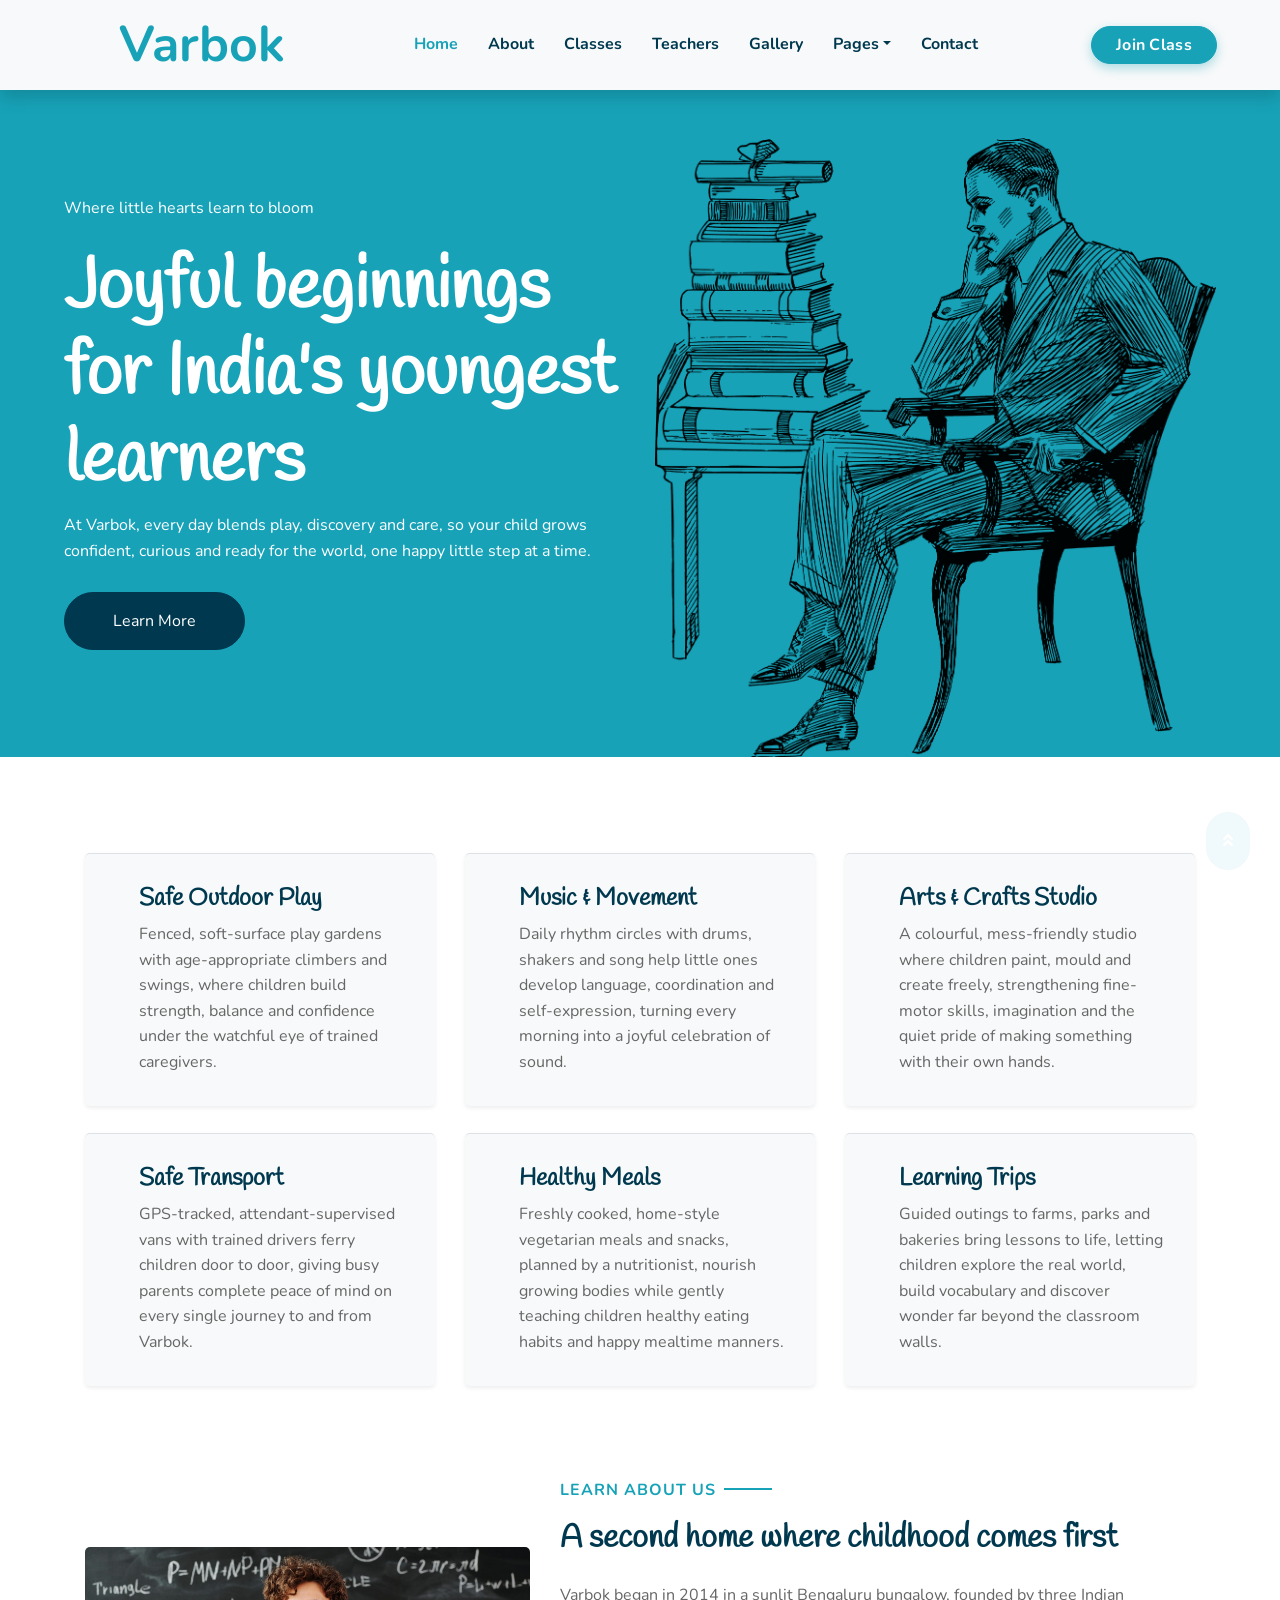
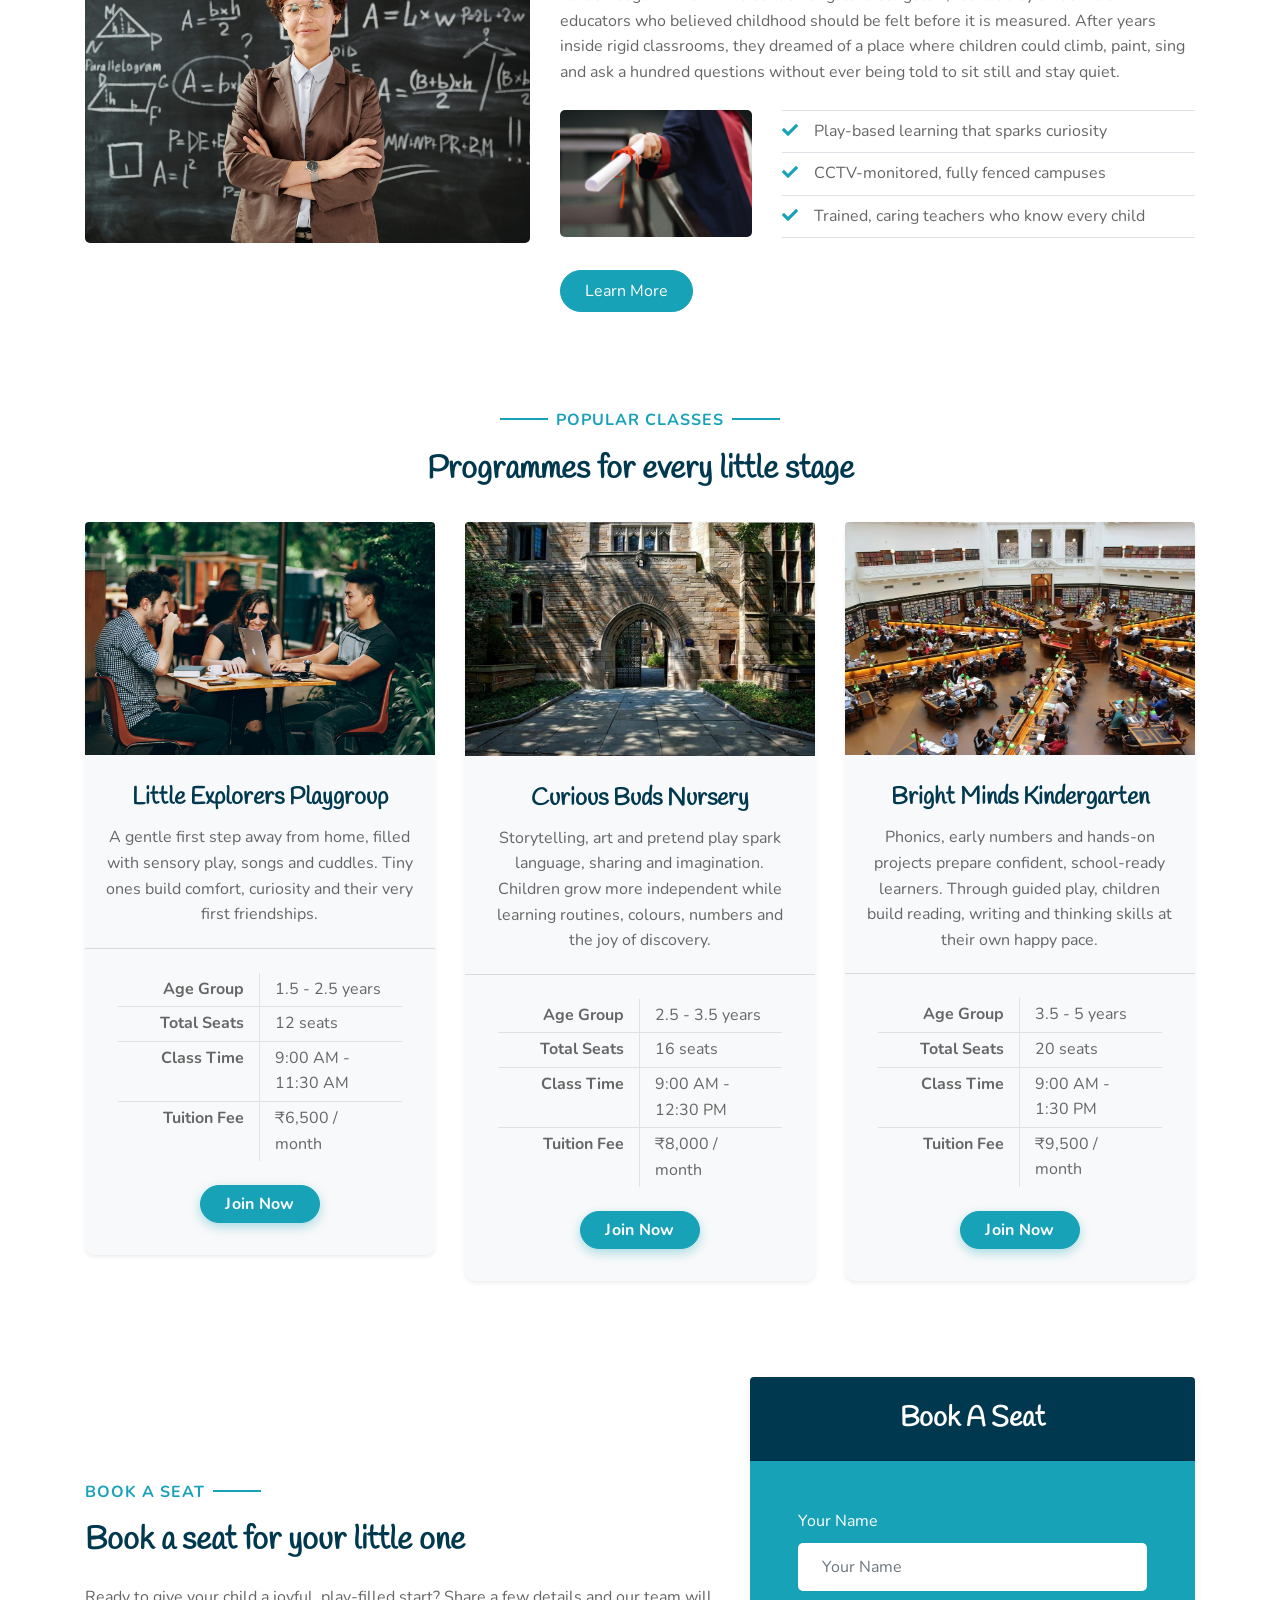
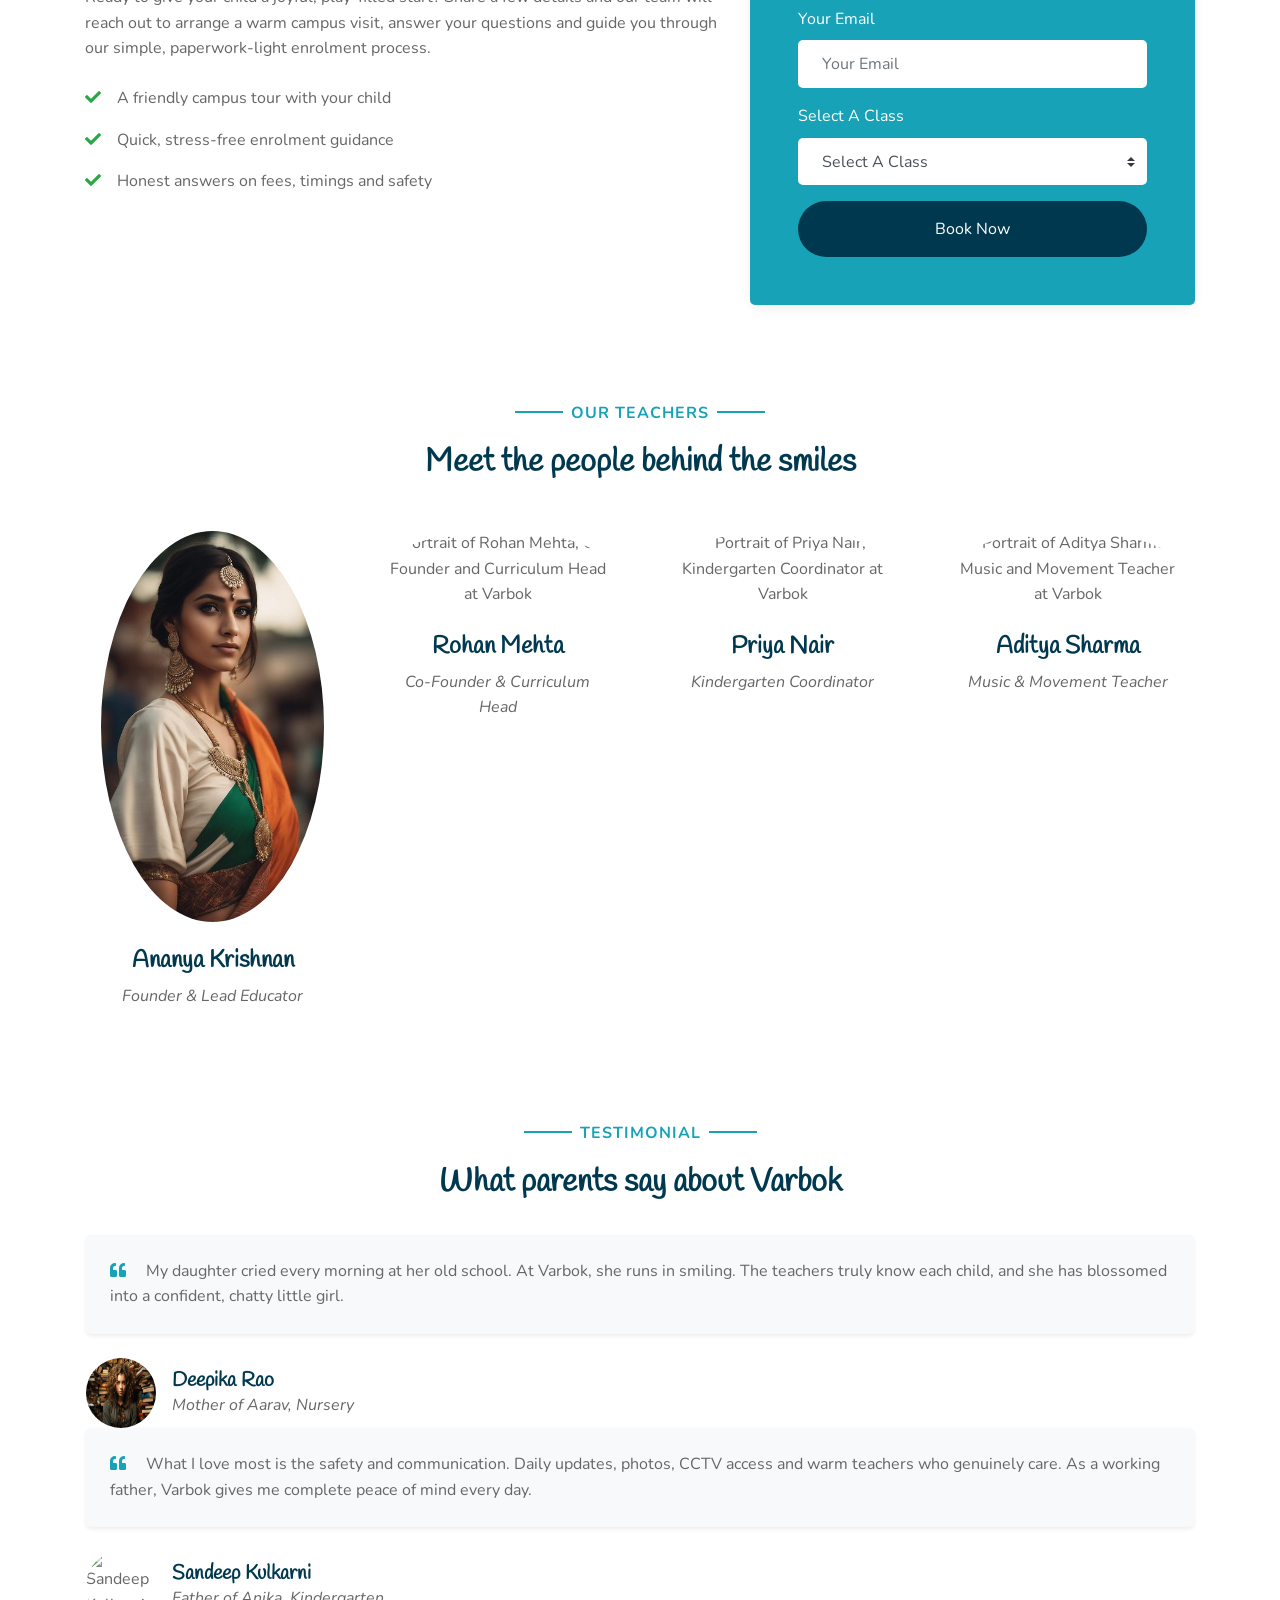
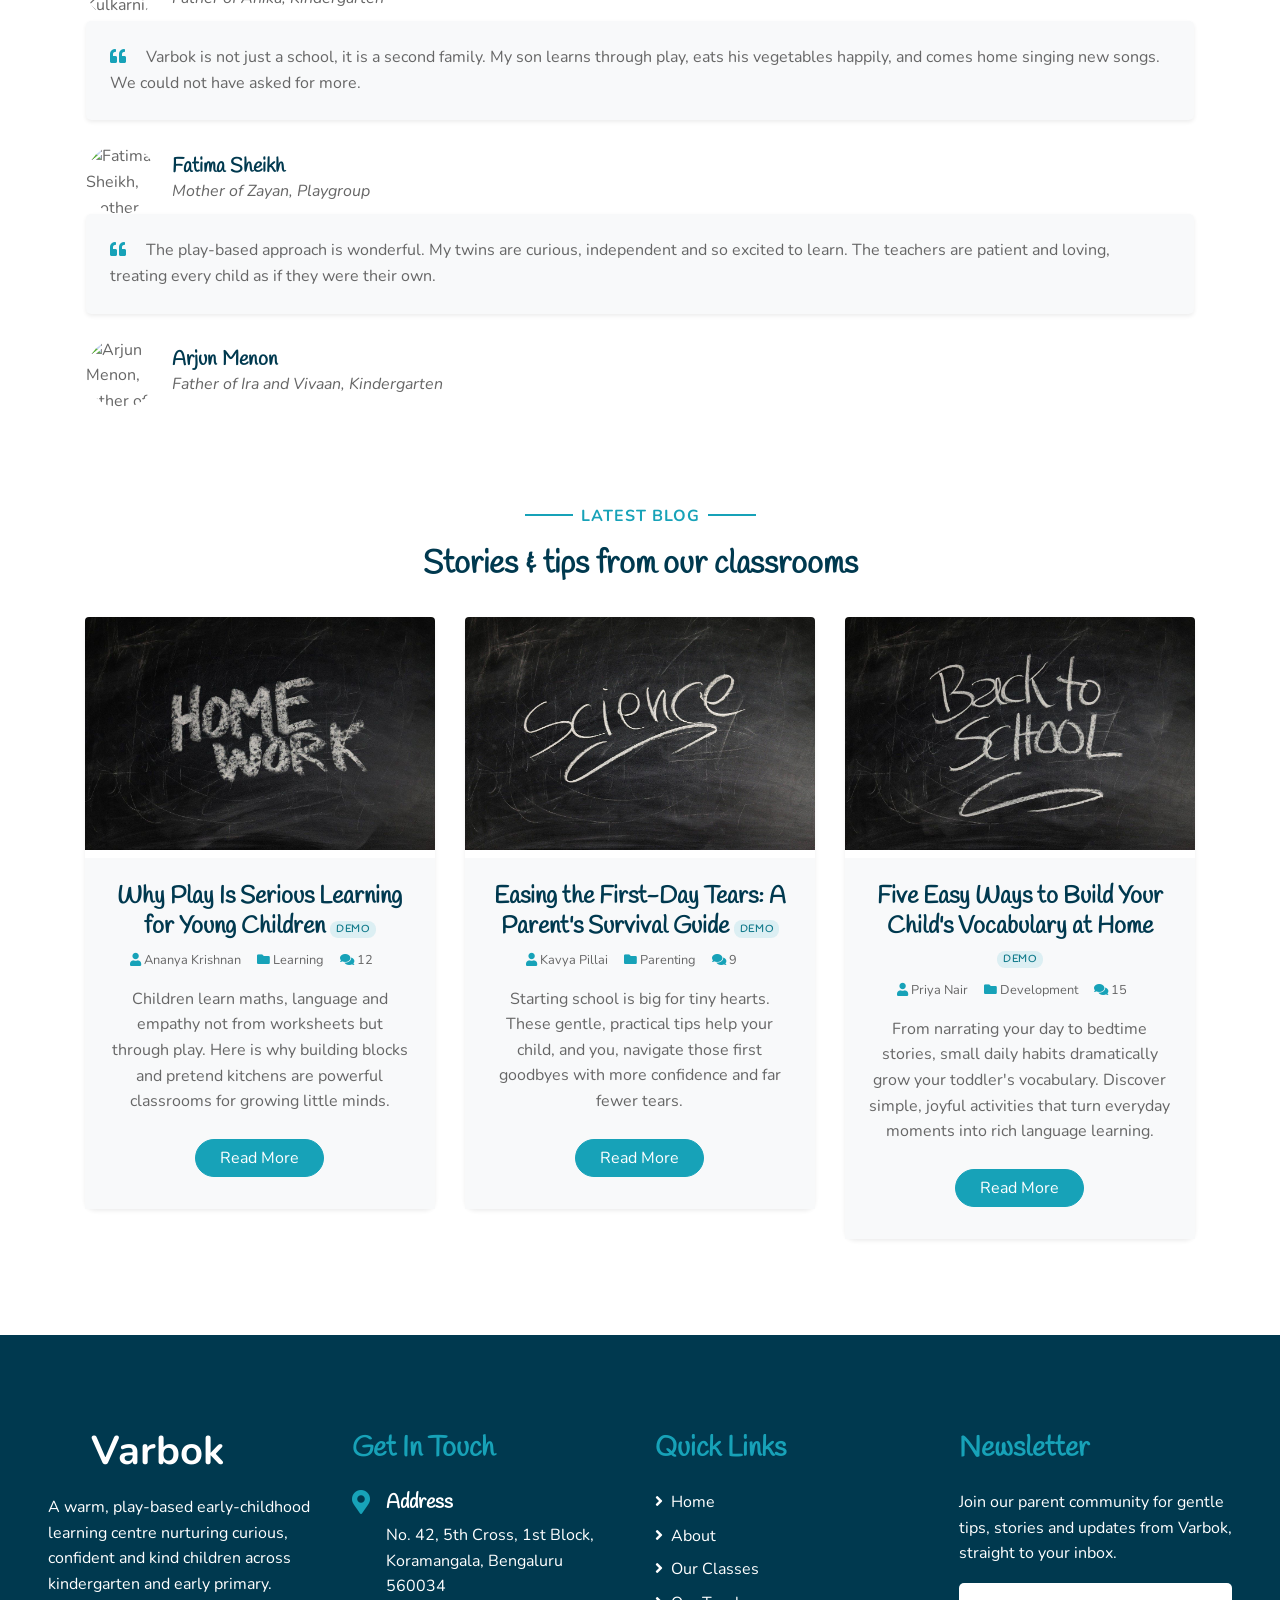
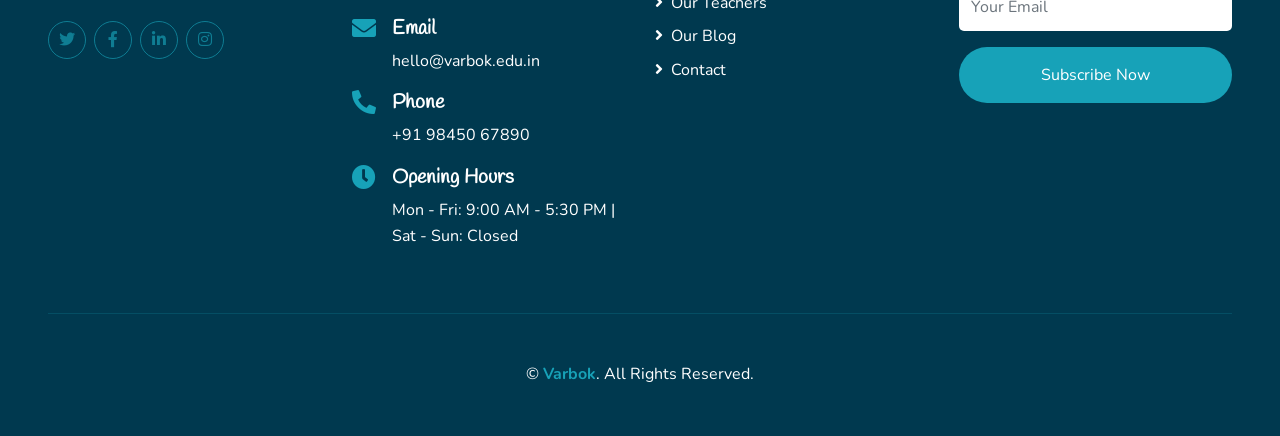
==== index.html @ 24f0b28d "feat: production overhaul — shared partials, real content, a11y/SEO/forms Architecture - Extract dup" ====
<!DOCTYPE html>
<html lang="en">
  <head>
    <meta charset="utf-8" />
    <title>Varbok | Play-Based Early Learning in Bengaluru</title>
    <meta content="width=device-width, initial-scale=1.0" name="viewport" />
    <meta
      content="Varbok is a warm, play-based early-childhood learning centre in Bengaluru, nurturing curious, confident and kind children through playgroup, nursery and kindergarten."
      name="description"
    />

    <!-- Open Graph -->
    <meta property="og:title" content="Varbok | Play-Based Early Learning in Bengaluru" />
    <meta
      property="og:description"
      content="A warm, play-based early-childhood learning centre nurturing curious, confident and kind children across kindergarten and early primary."
    />
    <meta property="og:type" content="website" />
    <meta property="og:image" content="img/header.png" />
    <meta property="og:url" content="https://teamvarbok.github.io/index.html" />

    <!-- Favicon -->
    <link href="img/favicon.ico" rel="icon" />

    <!-- Google Web Fonts -->
    <link rel="preconnect" href="https://fonts.gstatic.com" />
    <link
      href="https://fonts.googleapis.com/css2?family=Handlee&family=Nunito&display=swap"
      rel="stylesheet"
    />

    <!-- Font Awesome -->
    <link
      href="https://cdnjs.cloudflare.com/ajax/libs/font-awesome/5.10.0/css/all.min.css"
      rel="stylesheet"
    />

    <!-- Flaticon Font -->
    <link href="lib/flaticon/font/flaticon.css" rel="stylesheet" />

    <!-- Libraries Stylesheet -->
    <link href="lib/owlcarousel/assets/owl.carousel.min.css" rel="stylesheet" />

    <!-- Customized Bootstrap Stylesheet -->
    <link href="css/style.css" rel="stylesheet" />
  </head>

  <body>
    <!-- Navbar (injected from partials/navbar.html) -->
    <div data-include="partials/navbar.html"></div>

    <!-- Header -->
    <div class="container-fluid bg-primary px-0 px-md-5 mb-5">
      <div class="row align-items-center px-3">
        <div class="col-lg-6 text-center text-lg-left">
          <p class="text-white mb-4 mt-5 mt-lg-0">Where little hearts learn to bloom</p>
          <h1 class="display-3 font-weight-bold text-white">
            Joyful beginnings for India's youngest learners
          </h1>
          <p class="text-white mb-4">
            At Varbok, every day blends play, discovery and care, so your child
            grows confident, curious and ready for the world, one happy little
            step at a time.
          </p>
          <a href="about.html" class="btn btn-secondary mt-1 py-3 px-5">Learn More</a>
        </div>
        <div class="col-lg-6 text-center text-lg-right">
          <img
            class="img-fluid mt-5"
            src="img/header.png"
            alt="Cheerful young children playing and learning together at Varbok"
            width="600"
            height="600"
          />
        </div>
      </div>
    </div>

    <!-- Facilities -->
    <div class="container-fluid pt-5">
      <div class="container pb-3">
        <div class="row">
          <div class="col-lg-4 col-md-6 pb-1">
            <div
              class="card-hover d-flex bg-light shadow-sm border-top rounded mb-4"
              style="padding: 30px"
            >
              <i
                class="flaticon-050-fence h1 font-weight-normal text-primary mb-3"
              ></i>
              <div class="pl-4">
                <h3 class="h4">Safe Outdoor Play</h3>
                <p class="m-0">
                  Fenced, soft-surface play gardens with age-appropriate climbers
                  and swings, where children build strength, balance and
                  confidence under the watchful eye of trained caregivers.
                </p>
              </div>
            </div>
          </div>
          <div class="col-lg-4 col-md-6 pb-1">
            <div
              class="card-hover d-flex bg-light shadow-sm border-top rounded mb-4"
              style="padding: 30px"
            >
              <i
                class="flaticon-022-drum h1 font-weight-normal text-primary mb-3"
              ></i>
              <div class="pl-4">
                <h3 class="h4">Music &amp; Movement</h3>
                <p class="m-0">
                  Daily rhythm circles with drums, shakers and song help little
                  ones develop language, coordination and self-expression,
                  turning every morning into a joyful celebration of sound.
                </p>
              </div>
            </div>
          </div>
          <div class="col-lg-4 col-md-6 pb-1">
            <div
              class="card-hover d-flex bg-light shadow-sm border-top rounded mb-4"
              style="padding: 30px"
            >
              <i
                class="flaticon-030-crayons h1 font-weight-normal text-primary mb-3"
              ></i>
              <div class="pl-4">
                <h3 class="h4">Arts &amp; Crafts Studio</h3>
                <p class="m-0">
                  A colourful, mess-friendly studio where children paint, mould
                  and create freely, strengthening fine-motor skills, imagination
                  and the quiet pride of making something with their own hands.
                </p>
              </div>
            </div>
          </div>
          <div class="col-lg-4 col-md-6 pb-1">
            <div
              class="card-hover d-flex bg-light shadow-sm border-top rounded mb-4"
              style="padding: 30px"
            >
              <i
                class="flaticon-017-toy-car h1 font-weight-normal text-primary mb-3"
              ></i>
              <div class="pl-4">
                <h3 class="h4">Safe Transport</h3>
                <p class="m-0">
                  GPS-tracked, attendant-supervised vans with trained drivers
                  ferry children door to door, giving busy parents complete peace
                  of mind on every single journey to and from Varbok.
                </p>
              </div>
            </div>
          </div>
          <div class="col-lg-4 col-md-6 pb-1">
            <div
              class="card-hover d-flex bg-light shadow-sm border-top rounded mb-4"
              style="padding: 30px"
            >
              <i
                class="flaticon-025-sandwich h1 font-weight-normal text-primary mb-3"
              ></i>
              <div class="pl-4">
                <h3 class="h4">Healthy Meals</h3>
                <p class="m-0">
                  Freshly cooked, home-style vegetarian meals and snacks, planned
                  by a nutritionist, nourish growing bodies while gently teaching
                  children healthy eating habits and happy mealtime manners.
                </p>
              </div>
            </div>
          </div>
          <div class="col-lg-4 col-md-6 pb-1">
            <div
              class="card-hover d-flex bg-light shadow-sm border-top rounded mb-4"
              style="padding: 30px"
            >
              <i
                class="flaticon-047-backpack h1 font-weight-normal text-primary mb-3"
              ></i>
              <div class="pl-4">
                <h3 class="h4">Learning Trips</h3>
                <p class="m-0">
                  Guided outings to farms, parks and bakeries bring lessons to
                  life, letting children explore the real world, build vocabulary
                  and discover wonder far beyond the classroom walls.
                </p>
              </div>
            </div>
          </div>
        </div>
      </div>
    </div>

    <!-- About -->
    <div class="container-fluid py-5">
      <div class="container">
        <div class="row align-items-center">
          <div class="col-lg-5">
            <img
              class="img-fluid rounded mb-5 mb-lg-0"
              src="img/about-1.jpg"
              alt="A Varbok caregiver reading a storybook to attentive young children"
              loading="lazy"
            />
          </div>
          <div class="col-lg-7">
            <p class="section-title pr-5">
              <span class="pr-2">Learn About Us</span>
            </p>
            <h2 class="mb-4">A second home where childhood comes first</h2>
            <p>
              Varbok began in 2014 in a sunlit Bengaluru bungalow, founded by
              three Indian educators who believed childhood should be felt before
              it is measured. After years inside rigid classrooms, they dreamed
              of a place where children could climb, paint, sing and ask a
              hundred questions without ever being told to sit still and stay
              quiet.
            </p>
            <div class="row pt-2 pb-4">
              <div class="col-6 col-md-4">
                <img
                  class="img-fluid rounded"
                  src="img/about-2.jpg"
                  alt="Toddlers exploring colourful learning toys at Varbok"
                  loading="lazy"
                />
              </div>
              <div class="col-6 col-md-8">
                <ul class="list-inline m-0">
                  <li class="py-2 border-top border-bottom">
                    <i class="fa fa-check text-primary mr-3"></i>Play-based
                    learning that sparks curiosity
                  </li>
                  <li class="py-2 border-bottom">
                    <i class="fa fa-check text-primary mr-3"></i>CCTV-monitored,
                    fully fenced campuses
                  </li>
                  <li class="py-2 border-bottom">
                    <i class="fa fa-check text-primary mr-3"></i>Trained, caring
                    teachers who know every child
                  </li>
                </ul>
              </div>
            </div>
            <a href="about.html" class="btn btn-primary mt-2 py-2 px-4">Learn More</a>
          </div>
        </div>
      </div>
    </div>

    <!-- Classes -->
    <div class="container-fluid pt-5">
      <div class="container">
        <div class="text-center pb-2">
          <p class="section-title px-5">
            <span class="px-2">Popular Classes</span>
          </p>
          <h2 class="mb-4">Programmes for every little stage</h2>
        </div>
        <div class="row">
          <div class="col-lg-4 mb-5">
            <div class="card card-hover border-0 bg-light shadow-sm pb-2">
              <img
                class="card-img-top mb-2"
                src="img/class-1.jpg"
                alt="Toddlers enjoying sensory play in the Little Explorers Playgroup"
                loading="lazy"
              />
              <div class="card-body text-center">
                <h3 class="card-title h4">Little Explorers Playgroup</h3>
                <p class="card-text">
                  A gentle first step away from home, filled with sensory play,
                  songs and cuddles. Tiny ones build comfort, curiosity and their
                  very first friendships.
                </p>
              </div>
              <div class="card-footer bg-transparent py-4 px-5">
                <div class="row border-bottom">
                  <div class="col-6 py-1 text-right border-right">
                    <strong>Age Group</strong>
                  </div>
                  <div class="col-6 py-1">1.5 - 2.5 years</div>
                </div>
                <div class="row border-bottom">
                  <div class="col-6 py-1 text-right border-right">
                    <strong>Total Seats</strong>
                  </div>
                  <div class="col-6 py-1">12 seats</div>
                </div>
                <div class="row border-bottom">
                  <div class="col-6 py-1 text-right border-right">
                    <strong>Class Time</strong>
                  </div>
                  <div class="col-6 py-1">9:00 AM - 11:30 AM</div>
                </div>
                <div class="row">
                  <div class="col-6 py-1 text-right border-right">
                    <strong>Tuition Fee</strong>
                  </div>
                  <div class="col-6 py-1">&#8377;6,500 / month</div>
                </div>
              </div>
              <a href="#book-a-seat" class="btn btn-primary btn-cta px-4 mx-auto mb-4">Join Now</a>
            </div>
          </div>
          <div class="col-lg-4 mb-5">
            <div class="card card-hover border-0 bg-light shadow-sm pb-2">
              <img
                class="card-img-top mb-2"
                src="img/class-2.jpg"
                alt="Children sharing stories and pretend play in the Curious Buds Nursery"
                loading="lazy"
              />
              <div class="card-body text-center">
                <h3 class="card-title h4">Curious Buds Nursery</h3>
                <p class="card-text">
                  Storytelling, art and pretend play spark language, sharing and
                  imagination. Children grow more independent while learning
                  routines, colours, numbers and the joy of discovery.
                </p>
              </div>
              <div class="card-footer bg-transparent py-4 px-5">
                <div class="row border-bottom">
                  <div class="col-6 py-1 text-right border-right">
                    <strong>Age Group</strong>
                  </div>
                  <div class="col-6 py-1">2.5 - 3.5 years</div>
                </div>
                <div class="row border-bottom">
                  <div class="col-6 py-1 text-right border-right">
                    <strong>Total Seats</strong>
                  </div>
                  <div class="col-6 py-1">16 seats</div>
                </div>
                <div class="row border-bottom">
                  <div class="col-6 py-1 text-right border-right">
                    <strong>Class Time</strong>
                  </div>
                  <div class="col-6 py-1">9:00 AM - 12:30 PM</div>
                </div>
                <div class="row">
                  <div class="col-6 py-1 text-right border-right">
                    <strong>Tuition Fee</strong>
                  </div>
                  <div class="col-6 py-1">&#8377;8,000 / month</div>
                </div>
              </div>
              <a href="#book-a-seat" class="btn btn-primary btn-cta px-4 mx-auto mb-4">Join Now</a>
            </div>
          </div>
          <div class="col-lg-4 mb-5">
            <div class="card card-hover border-0 bg-light shadow-sm pb-2">
              <img
                class="card-img-top mb-2"
                src="img/class-3.jpg"
                alt="Kindergarten children working on hands-on learning projects"
                loading="lazy"
              />
              <div class="card-body text-center">
                <h3 class="card-title h4">Bright Minds Kindergarten</h3>
                <p class="card-text">
                  Phonics, early numbers and hands-on projects prepare confident,
                  school-ready learners. Through guided play, children build
                  reading, writing and thinking skills at their own happy pace.
                </p>
              </div>
              <div class="card-footer bg-transparent py-4 px-5">
                <div class="row border-bottom">
                  <div class="col-6 py-1 text-right border-right">
                    <strong>Age Group</strong>
                  </div>
                  <div class="col-6 py-1">3.5 - 5 years</div>
                </div>
                <div class="row border-bottom">
                  <div class="col-6 py-1 text-right border-right">
                    <strong>Total Seats</strong>
                  </div>
                  <div class="col-6 py-1">20 seats</div>
                </div>
                <div class="row border-bottom">
                  <div class="col-6 py-1 text-right border-right">
                    <strong>Class Time</strong>
                  </div>
                  <div class="col-6 py-1">9:00 AM - 1:30 PM</div>
                </div>
                <div class="row">
                  <div class="col-6 py-1 text-right border-right">
                    <strong>Tuition Fee</strong>
                  </div>
                  <div class="col-6 py-1">&#8377;9,500 / month</div>
                </div>
              </div>
              <a href="#book-a-seat" class="btn btn-primary btn-cta px-4 mx-auto mb-4">Join Now</a>
            </div>
          </div>
        </div>
      </div>
    </div>

    <!-- Book A Seat -->
    <div class="container-fluid py-5" id="book-a-seat">
      <div class="container">
        <div class="row align-items-center">
          <div class="col-lg-7 mb-5 mb-lg-0">
            <p class="section-title pr-5">
              <span class="pr-2">Book A Seat</span>
            </p>
            <h2 class="mb-4">Book a seat for your little one</h2>
            <p>
              Ready to give your child a joyful, play-filled start? Share a few
              details and our team will reach out to arrange a warm campus visit,
              answer your questions and guide you through our simple,
              paperwork-light enrolment process.
            </p>
            <ul class="list-inline m-0">
              <li class="py-2">
                <i class="fa fa-check text-success mr-3"></i>A friendly campus
                tour with your child
              </li>
              <li class="py-2">
                <i class="fa fa-check text-success mr-3"></i>Quick, stress-free
                enrolment guidance
              </li>
              <li class="py-2">
                <i class="fa fa-check text-success mr-3"></i>Honest answers on
                fees, timings and safety
              </li>
            </ul>
          </div>
          <div class="col-lg-5">
            <div class="card border-0">
              <div class="card-header bg-secondary text-center p-4">
                <h3 class="text-white m-0">Book A Seat</h3>
              </div>
              <div class="card-body rounded-bottom bg-primary p-5">
                <form
                  data-formspree
                  action="https://formspree.io/f/YOUR_FORM_ID"
                  method="post"
                >
                  <div class="form-group">
                    <label for="booking-name" class="text-white">Your Name</label>
                    <input
                      type="text"
                      id="booking-name"
                      name="name"
                      class="form-control border-0 p-4"
                      placeholder="Your Name"
                      required
                    />
                  </div>
                  <div class="form-group">
                    <label for="booking-email" class="text-white">Your Email</label>
                    <input
                      type="email"
                      id="booking-email"
                      name="email"
                      class="form-control border-0 p-4"
                      placeholder="Your Email"
                      required
                    />
                  </div>
                  <div class="form-group">
                    <label for="booking-class" class="text-white">Select A Class</label>
                    <select
                      id="booking-class"
                      name="class"
                      class="custom-select border-0 px-4"
                      style="height: 47px"
                      required
                    >
                      <option value="" selected disabled>Select A Class</option>
                      <option value="Little Explorers Playgroup">Little Explorers Playgroup</option>
                      <option value="Curious Buds Nursery">Curious Buds Nursery</option>
                      <option value="Bright Minds Kindergarten">Bright Minds Kindergarten</option>
                    </select>
                  </div>
                  <div>
                    <button
                      class="btn btn-secondary btn-block border-0 py-3"
                      type="submit"
                    >
                      Book Now
                    </button>
                  </div>
                  <div class="form-status mt-3 text-white" role="status" aria-live="polite"></div>
                </form>
              </div>
            </div>
          </div>
        </div>
      </div>
    </div>

    <!-- Team -->
    <div class="container-fluid pt-5">
      <div class="container">
        <div class="text-center pb-2">
          <p class="section-title px-5">
            <span class="px-2">Our Teachers</span>
          </p>
          <h2 class="mb-4">Meet the people behind the smiles</h2>
        </div>
        <div class="row">
          <div class="col-md-6 col-lg-3 text-center team mb-5">
            <div class="card-hover h-100 p-3 rounded">
            <div
              class="position-relative overflow-hidden mb-4"
              style="border-radius: 100%"
            >
              <img
                class="img-fluid w-100"
                src="img/team-1.jpg"
                alt="Portrait of Ananya Krishnan, Founder and Lead Educator at Varbok"
                loading="lazy"
              />
              <div
                class="team-social d-flex align-items-center justify-content-center w-100 h-100 position-absolute"
              >
                <a
                  class="coming-soon btn btn-outline-light text-center mr-2 px-0"
                  style="width: 38px; height: 38px"
                  href="#"
                  role="button"
                  aria-label="Twitter (coming soon)"
                  title="Coming soon"
                  ><i class="fab fa-twitter"></i
                ></a>
                <a
                  class="coming-soon btn btn-outline-light text-center mr-2 px-0"
                  style="width: 38px; height: 38px"
                  href="#"
                  role="button"
                  aria-label="Facebook (coming soon)"
                  title="Coming soon"
                  ><i class="fab fa-facebook-f"></i
                ></a>
                <a
                  class="coming-soon btn btn-outline-light text-center px-0"
                  style="width: 38px; height: 38px"
                  href="#"
                  role="button"
                  aria-label="LinkedIn (coming soon)"
                  title="Coming soon"
                  ><i class="fab fa-linkedin-in"></i
                ></a>
              </div>
            </div>
            <h3 class="h4">Ananya Krishnan</h3>
            <i>Founder &amp; Lead Educator</i>
            </div>
          </div>
          <div class="col-md-6 col-lg-3 text-center team mb-5">
            <div class="card-hover h-100 p-3 rounded">
            <div
              class="position-relative overflow-hidden mb-4"
              style="border-radius: 100%"
            >
              <img
                class="img-fluid w-100"
                src="img/team-2.jpg"
                alt="Portrait of Rohan Mehta, Co-Founder and Curriculum Head at Varbok"
                loading="lazy"
              />
              <div
                class="team-social d-flex align-items-center justify-content-center w-100 h-100 position-absolute"
              >
                <a
                  class="coming-soon btn btn-outline-light text-center mr-2 px-0"
                  style="width: 38px; height: 38px"
                  href="#"
                  role="button"
                  aria-label="Twitter (coming soon)"
                  title="Coming soon"
                  ><i class="fab fa-twitter"></i
                ></a>
                <a
                  class="coming-soon btn btn-outline-light text-center mr-2 px-0"
                  style="width: 38px; height: 38px"
                  href="#"
                  role="button"
                  aria-label="Facebook (coming soon)"
                  title="Coming soon"
                  ><i class="fab fa-facebook-f"></i
                ></a>
                <a
                  class="coming-soon btn btn-outline-light text-center px-0"
                  style="width: 38px; height: 38px"
                  href="#"
                  role="button"
                  aria-label="LinkedIn (coming soon)"
                  title="Coming soon"
                  ><i class="fab fa-linkedin-in"></i
                ></a>
              </div>
            </div>
            <h3 class="h4">Rohan Mehta</h3>
            <i>Co-Founder &amp; Curriculum Head</i>
            </div>
          </div>
          <div class="col-md-6 col-lg-3 text-center team mb-5">
            <div class="card-hover h-100 p-3 rounded">
            <div
              class="position-relative overflow-hidden mb-4"
              style="border-radius: 100%"
            >
              <img
                class="img-fluid w-100"
                src="img/team-3.jpg"
                alt="Portrait of Priya Nair, Kindergarten Coordinator at Varbok"
                loading="lazy"
              />
              <div
                class="team-social d-flex align-items-center justify-content-center w-100 h-100 position-absolute"
              >
                <a
                  class="coming-soon btn btn-outline-light text-center mr-2 px-0"
                  style="width: 38px; height: 38px"
                  href="#"
                  role="button"
                  aria-label="Twitter (coming soon)"
                  title="Coming soon"
                  ><i class="fab fa-twitter"></i
                ></a>
                <a
                  class="coming-soon btn btn-outline-light text-center mr-2 px-0"
                  style="width: 38px; height: 38px"
                  href="#"
                  role="button"
                  aria-label="Facebook (coming soon)"
                  title="Coming soon"
                  ><i class="fab fa-facebook-f"></i
                ></a>
                <a
                  class="coming-soon btn btn-outline-light text-center px-0"
                  style="width: 38px; height: 38px"
                  href="#"
                  role="button"
                  aria-label="LinkedIn (coming soon)"
                  title="Coming soon"
                  ><i class="fab fa-linkedin-in"></i
                ></a>
              </div>
            </div>
            <h3 class="h4">Priya Nair</h3>
            <i>Kindergarten Coordinator</i>
            </div>
          </div>
          <div class="col-md-6 col-lg-3 text-center team mb-5">
            <div class="card-hover h-100 p-3 rounded">
            <div
              class="position-relative overflow-hidden mb-4"
              style="border-radius: 100%"
            >
              <img
                class="img-fluid w-100"
                src="img/team-4.jpg"
                alt="Portrait of Aditya Sharma, Music and Movement Teacher at Varbok"
                loading="lazy"
              />
              <div
                class="team-social d-flex align-items-center justify-content-center w-100 h-100 position-absolute"
              >
                <a
                  class="coming-soon btn btn-outline-light text-center mr-2 px-0"
                  style="width: 38px; height: 38px"
                  href="#"
                  role="button"
                  aria-label="Twitter (coming soon)"
                  title="Coming soon"
                  ><i class="fab fa-twitter"></i
                ></a>
                <a
                  class="coming-soon btn btn-outline-light text-center mr-2 px-0"
                  style="width: 38px; height: 38px"
                  href="#"
                  role="button"
                  aria-label="Facebook (coming soon)"
                  title="Coming soon"
                  ><i class="fab fa-facebook-f"></i
                ></a>
                <a
                  class="coming-soon btn btn-outline-light text-center px-0"
                  style="width: 38px; height: 38px"
                  href="#"
                  role="button"
                  aria-label="LinkedIn (coming soon)"
                  title="Coming soon"
                  ><i class="fab fa-linkedin-in"></i
                ></a>
              </div>
            </div>
            <h3 class="h4">Aditya Sharma</h3>
            <i>Music &amp; Movement Teacher</i>
            </div>
          </div>
        </div>
      </div>
    </div>

    <!-- Testimonial -->
    <div class="container-fluid py-5">
      <div class="container p-0">
        <div class="text-center pb-2">
          <p class="section-title px-5">
            <span class="px-2">Testimonial</span>
          </p>
          <h2 class="mb-4">What parents say about Varbok</h2>
        </div>
        <div
          class="owl-carousel testimonial-carousel"
          aria-label="Parent testimonials"
          aria-roledescription="carousel"
        >
          <div class="testimonial-item px-3">
            <div class="bg-light shadow-sm rounded mb-4 p-4">
              <i class="fas fa-quote-left text-primary mr-3" aria-hidden="true"></i>
              My daughter cried every morning at her old school. At Varbok, she
              runs in smiling. The teachers truly know each child, and she has
              blossomed into a confident, chatty little girl.
            </div>
            <div class="d-flex align-items-center">
              <img
                class="rounded-circle"
                src="img/testimonial-1.jpg"
                style="width: 70px; height: 70px"
                alt="Deepika Rao, mother of a Varbok nursery child"
                loading="lazy"
                width="70"
                height="70"
              />
              <div class="pl-3">
                <h4 class="h5 mb-0">Deepika Rao</h4>
                <i>Mother of Aarav, Nursery</i>
              </div>
            </div>
          </div>
          <div class="testimonial-item px-3">
            <div class="bg-light shadow-sm rounded mb-4 p-4">
              <i class="fas fa-quote-left text-primary mr-3" aria-hidden="true"></i>
              What I love most is the safety and communication. Daily updates,
              photos, CCTV access and warm teachers who genuinely care. As a
              working father, Varbok gives me complete peace of mind every day.
            </div>
            <div class="d-flex align-items-center">
              <img
                class="rounded-circle"
                src="img/testimonial-2.jpg"
                style="width: 70px; height: 70px"
                alt="Sandeep Kulkarni, father of a Varbok kindergarten child"
                loading="lazy"
                width="70"
                height="70"
              />
              <div class="pl-3">
                <h4 class="h5 mb-0">Sandeep Kulkarni</h4>
                <i>Father of Anika, Kindergarten</i>
              </div>
            </div>
          </div>
          <div class="testimonial-item px-3">
            <div class="bg-light shadow-sm rounded mb-4 p-4">
              <i class="fas fa-quote-left text-primary mr-3" aria-hidden="true"></i>
              Varbok is not just a school, it is a second family. My son learns
              through play, eats his vegetables happily, and comes home singing
              new songs. We could not have asked for more.
            </div>
            <div class="d-flex align-items-center">
              <img
                class="rounded-circle"
                src="img/testimonial-3.jpg"
                style="width: 70px; height: 70px"
                alt="Fatima Sheikh, mother of a Varbok playgroup child"
                loading="lazy"
                width="70"
                height="70"
              />
              <div class="pl-3">
                <h4 class="h5 mb-0">Fatima Sheikh</h4>
                <i>Mother of Zayan, Playgroup</i>
              </div>
            </div>
          </div>
          <div class="testimonial-item px-3">
            <div class="bg-light shadow-sm rounded mb-4 p-4">
              <i class="fas fa-quote-left text-primary mr-3" aria-hidden="true"></i>
              The play-based approach is wonderful. My twins are curious,
              independent and so excited to learn. The teachers are patient and
              loving, treating every child as if they were their own.
            </div>
            <div class="d-flex align-items-center">
              <img
                class="rounded-circle"
                src="img/testimonial-4.jpg"
                style="width: 70px; height: 70px"
                alt="Arjun Menon, father of Varbok kindergarten twins"
                loading="lazy"
                width="70"
                height="70"
              />
              <div class="pl-3">
                <h4 class="h5 mb-0">Arjun Menon</h4>
                <i>Father of Ira and Vivaan, Kindergarten</i>
              </div>
            </div>
          </div>
        </div>
      </div>
    </div>

    <!-- Blog -->
    <div class="container-fluid pt-5">
      <div class="container">
        <div class="text-center pb-2">
          <p class="section-title px-5">
            <span class="px-2">Latest Blog</span>
          </p>
          <h2 class="mb-4">Stories &amp; tips from our classrooms</h2>
        </div>
        <div class="row pb-3">
          <div class="col-lg-4 mb-4">
            <div class="card card-hover border-0 shadow-sm mb-2">
              <img
                class="card-img-top mb-2"
                src="img/blog-1.jpg"
                alt="Young children building with wooden blocks during play-based learning"
                loading="lazy"
              />
              <div class="card-body bg-light text-center p-4">
                <h3 class="h4">
                  Why Play Is Serious Learning for Young Children
                  <span class="demo-badge">Demo</span>
                </h3>
                <div class="d-flex justify-content-center mb-3">
                  <small class="mr-3"
                    ><i class="fa fa-user text-primary"></i> Ananya Krishnan</small
                  >
                  <small class="mr-3"
                    ><i class="fa fa-folder text-primary"></i> Learning</small
                  >
                  <small class="mr-3"
                    ><i class="fa fa-comments text-primary"></i> 12</small
                  >
                </div>
                <p>
                  Children learn maths, language and empathy not from worksheets
                  but through play. Here is why building blocks and pretend
                  kitchens are powerful classrooms for growing little minds.
                </p>
                <a href="single.html" class="btn btn-primary px-4 mx-auto my-2"
                  >Read More</a
                >
              </div>
            </div>
          </div>
          <div class="col-lg-4 mb-4">
            <div class="card card-hover border-0 shadow-sm mb-2">
              <img
                class="card-img-top mb-2"
                src="img/blog-2.jpg"
                alt="A parent gently saying goodbye to a child on their first school day"
                loading="lazy"
              />
              <div class="card-body bg-light text-center p-4">
                <h3 class="h4">
                  Easing the First-Day Tears: A Parent's Survival Guide
                  <span class="demo-badge">Demo</span>
                </h3>
                <div class="d-flex justify-content-center mb-3">
                  <small class="mr-3"
                    ><i class="fa fa-user text-primary"></i> Kavya Pillai</small
                  >
                  <small class="mr-3"
                    ><i class="fa fa-folder text-primary"></i> Parenting</small
                  >
                  <small class="mr-3"
                    ><i class="fa fa-comments text-primary"></i> 9</small
                  >
                </div>
                <p>
                  Starting school is big for tiny hearts. These gentle, practical
                  tips help your child, and you, navigate those first goodbyes
                  with more confidence and far fewer tears.
                </p>
                <a href="single.html" class="btn btn-primary px-4 mx-auto my-2"
                  >Read More</a
                >
              </div>
            </div>
          </div>
          <div class="col-lg-4 mb-4">
            <div class="card card-hover border-0 shadow-sm mb-2">
              <img
                class="card-img-top mb-2"
                src="img/blog-3.jpg"
                alt="A toddler and parent reading a picture book together at home"
                loading="lazy"
              />
              <div class="card-body bg-light text-center p-4">
                <h3 class="h4">
                  Five Easy Ways to Build Your Child's Vocabulary at Home
                  <span class="demo-badge">Demo</span>
                </h3>
                <div class="d-flex justify-content-center mb-3">
                  <small class="mr-3"
                    ><i class="fa fa-user text-primary"></i> Priya Nair</small
                  >
                  <small class="mr-3"
                    ><i class="fa fa-folder text-primary"></i> Development</small
                  >
                  <small class="mr-3"
                    ><i class="fa fa-comments text-primary"></i> 15</small
                  >
                </div>
                <p>
                  From narrating your day to bedtime stories, small daily habits
                  dramatically grow your toddler's vocabulary. Discover simple,
                  joyful activities that turn everyday moments into rich language
                  learning.
                </p>
                <a href="single.html" class="btn btn-primary px-4 mx-auto my-2"
                  >Read More</a
                >
              </div>
            </div>
          </div>
        </div>
      </div>
    </div>

    <!-- Footer (injected from partials/footer.html) -->
    <div data-include="partials/footer.html"></div>

    <!-- Back to Top -->
    <a href="#" class="btn btn-primary p-3 back-to-top" aria-label="Back to top"
      ><i class="fa fa-angle-double-up"></i
    ></a>

    <!-- JavaScript Libraries -->
    <script src="https://code.jquery.com/jquery-3.4.1.min.js"></script>
    <script src="https://stackpath.bootstrapcdn.com/bootstrap/4.4.1/js/bootstrap.bundle.min.js"></script>
    <script src="lib/easing/easing.min.js"></script>
    <script src="lib/owlcarousel/owl.carousel.min.js"></script>
    <script src="js/components.js"></script>

    <!-- Contact Javascript File -->
    <script src="mail/contact.js"></script>

    <!-- Template Javascript -->
    <script src="js/main.js"></script>
  </body>
</html>
---- css/style.css ----
/******* Bootstrap Theming ********/
/*!
 * Bootstrap v4.5.3 (https://getbootstrap.com/)
 * Copyright 2011-2020 The Bootstrap Authors
 * Copyright 2011-2020 Twitter, Inc.
 * Licensed under MIT (https://github.com/twbs/bootstrap/blob/main/LICENSE)
 */
:root {
  --blue: #007bff;
  --indigo: #6610f2;
  --purple: #6f42c1;
  --pink: #e83e8c;
  --red: #dc3545;
  --orange: #fd7e14;
  --yellow: #ffc107;
  --green: #28a745;
  --teal: #20c997;
  --cyan: #17a2b8;
  --white: #fff;
  --gray: #6c757d;
  --gray-dark: #343a40;
  --primary: #17a2b8;
  --secondary: #00394f;
  --success: #28a745;
  --info: #17a2b8;
  --warning: #ffc107;
  --danger: #dc3545;
  --light: #f8f9fa;
  --dark: #343a40;
  --breakpoint-xs: 0;
  --breakpoint-sm: 576px;
  --breakpoint-md: 768px;
  --breakpoint-lg: 992px;
  --breakpoint-xl: 1200px;
  --font-family-sans-serif: "Nunito", sans-serif;
  --font-family-monospace: SFMono-Regular, Menlo, Monaco, Consolas, "Liberation Mono", "Courier New", monospace;
}

*,
*::before,
*::after {
  box-sizing: border-box;
}

html {
  font-family: sans-serif;
  line-height: 1.15;
  -webkit-text-size-adjust: 100%;
  -webkit-tap-highlight-color: rgba(0, 0, 0, 0);
}

article, aside, figcaption, figure, footer, header, hgroup, main, nav, section {
  display: block;
}

body {
  margin: 0;
  font-family: "Nunito", sans-serif;
  font-size: 1rem;
  font-weight: 400;
  line-height: 1.5;
  color: #666666;
  text-align: left;
  background-color: #fff;
}

.icon-header {
  display: inline-block;
    justify-content: center;
    align-items: center;
  width: 42px; /* Adjust width and height as needed */
  height: 42px;
  background-image: url('./../img/icon.png');
  background-size: cover; /* or contain, depending on your icon */
}

.icon-footer {
  display: inline-block;
  width: 32px; /* Adjust width and height as needed */
  height: 32px;
  background-image: url('./../img/icon.png');
  background-size: cover; /* or contain, depending on your icon */
}

[tabindex="-1"]:focus:not(:focus-visible) {
  outline: 0 !important;
}

hr {
  box-sizing: content-box;
  height: 0;
  overflow: visible;
}

h1, h2, h3, h4, h5, h6 {
  margin-top: 0;
  margin-bottom: 0.5rem;
}

p {
  margin-top: 0;
  margin-bottom: 1rem;
}

abbr[title],
abbr[data-original-title] {
  text-decoration: underline;
  text-decoration: underline dotted;
  cursor: help;
  border-bottom: 0;
  text-decoration-skip-ink: none;
}

address {
  margin-bottom: 1rem;
  font-style: normal;
  line-height: inherit;
}

ol,
ul,
dl {
  margin-top: 0;
  margin-bottom: 1rem;
}

ol ol,
ul ul,
ol ul,
ul ol {
  margin-bottom: 0;
}

dt {
  font-weight: 700;
}

dd {
  margin-bottom: .5rem;
  margin-left: 0;
}

blockquote {
  margin: 0 0 1rem;
}

b,
strong {
  font-weight: bolder;
}

small {
  font-size: 80%;
}

sub,
sup {
  position: relative;
  font-size: 75%;
  line-height: 0;
  vertical-align: baseline;
}

sub {
  bottom: -.25em;
}

sup {
  top: -.5em;
}

a {
  color: #17a2b8;
  text-decoration: none;
  background-color: transparent;
}

a:hover {
  color: #0f6674;
  text-decoration: underline;
}

a:not([href]):not([class]) {
  color: inherit;
  text-decoration: none;
}

a:not([href]):not([class]):hover {
  color: inherit;
  text-decoration: none;
}

pre,
code,
kbd,
samp {
  font-family: SFMono-Regular, Menlo, Monaco, Consolas, "Liberation Mono", "Courier New", monospace;
  font-size: 1em;
}

pre {
  margin-top: 0;
  margin-bottom: 1rem;
  overflow: auto;
  -ms-overflow-style: scrollbar;
}

figure {
  margin: 0 0 1rem;
}

img {
  vertical-align: middle;
  border-style: none;
}

svg {
  overflow: hidden;
  vertical-align: middle;
}

table {
  border-collapse: collapse;
}

caption {
  padding-top: 0.75rem;
  padding-bottom: 0.75rem;
  color: #6c757d;
  text-align: left;
  caption-side: bottom;
}

th {
  text-align: inherit;
  text-align: -webkit-match-parent;
}

label {
  display: inline-block;
  margin-bottom: 0.5rem;
}

button {
  border-radius: 0;
}

button:focus {
  outline: 1px dotted;
  outline: 5px auto -webkit-focus-ring-color;
}

input,
button,
select,
optgroup,
textarea {
  margin: 0;
  font-family: inherit;
  font-size: inherit;
  line-height: inherit;
}

button,
input {
  overflow: visible;
}

button,
select {
  text-transform: none;
}

[role="button"] {
  cursor: pointer;
}

select {
  word-wrap: normal;
}

button,
[type="button"],
[type="reset"],
[type="submit"] {
  -webkit-appearance: button;
}

button:not(:disabled),
[type="button"]:not(:disabled),
[type="reset"]:not(:disabled),
[type="submit"]:not(:disabled) {
  cursor: pointer;
}

button::-moz-focus-inner,
[type="button"]::-moz-focus-inner,
[type="reset"]::-moz-focus-inner,
[type="submit"]::-moz-focus-inner {
  padding: 0;
  border-style: none;
}

input[type="radio"],
input[type="checkbox"] {
  box-sizing: border-box;
  padding: 0;
}

textarea {
  overflow: auto;
  resize: vertical;
}

fieldset {
  min-width: 0;
  padding: 0;
  margin: 0;
  border: 0;
}

legend {
  display: block;
  width: 100%;
  max-width: 100%;
  padding: 0;
  margin-bottom: .5rem;
  font-size: 1.5rem;
  line-height: inherit;
  color: inherit;
  white-space: normal;
}

@media (max-width: 1200px) {
  legend {
    font-size: calc(1.275rem + 0.3vw) ;
  }
}

progress {
  vertical-align: baseline;
}

[type="number"]::-webkit-inner-spin-button,
[type="number"]::-webkit-outer-spin-button {
  height: auto;
}

[type="search"] {
  outline-offset: -2px;
  -webkit-appearance: none;
}

[type="search"]::-webkit-search-decoration {
  -webkit-appearance: none;
}

::-webkit-file-upload-button {
  font: inherit;
  -webkit-appearance: button;
}

output {
  display: inline-block;
}

summary {
  display: list-item;
  cursor: pointer;
}

template {
  display: none;
}

[hidden] {
  display: none !important;
}

h1, h2, h3, h4, h5, h6,
.h1, .h2, .h3, .h4, .h5, .h6 {
  margin-bottom: 0.5rem;
  font-family: "Handlee", cursive;
  font-weight: bold;
  line-height: 1.2;
  color: #00394f;
}

h1, .h1 {
  font-size: 2.5rem;
}

@media (max-width: 1200px) {
  h1, .h1 {
    font-size: calc(1.375rem + 1.5vw) ;
  }
}

h2, .h2 {
  font-size: 2rem;
}

@media (max-width: 1200px) {
  h2, .h2 {
    font-size: calc(1.325rem + 0.9vw) ;
  }
}

h3, .h3 {
  font-size: 1.75rem;
}

@media (max-width: 1200px) {
  h3, .h3 {
    font-size: calc(1.3rem + 0.6vw) ;
  }
}

h4, .h4 {
  font-size: 1.5rem;
}

@media (max-width: 1200px) {
  h4, .h4 {
    font-size: calc(1.275rem + 0.3vw) ;
  }
}

h5, .h5 {
  font-size: 1.25rem;
}

h6, .h6 {
  font-size: 1rem;
}

.lead {
  font-size: 1.25rem;
  font-weight: 300;
}

.display-1 {
  font-size: 6rem;
  font-weight: 300;
  line-height: 1.2;
}

@media (max-width: 1200px) {
  .display-1 {
    font-size: calc(1.725rem + 5.7vw) ;
  }
}

.display-2 {
  font-size: 5.5rem;
  font-weight: 300;
  line-height: 1.2;
}

@media (max-width: 1200px) {
  .display-2 {
    font-size: calc(1.675rem + 5.1vw) ;
  }
}

.display-3 {
  font-size: 4.5rem;
  font-weight: 300;
  line-height: 1.2;
}

@media (max-width: 1200px) {
  .display-3 {
    font-size: calc(1.575rem + 3.9vw) ;
  }
}

.display-4 {
  font-size: 3.5rem;
  font-weight: 300;
  line-height: 1.2;
}

@media (max-width: 1200px) {
  .display-4 {
    font-size: calc(1.475rem + 2.7vw) ;
  }
}

hr {
  margin-top: 1rem;
  margin-bottom: 1rem;
  border: 0;
  border-top: 1px solid rgba(0, 0, 0, 0.1);
}

small,
.small {
  font-size: 80%;
  font-weight: 400;
}

mark,
.mark {
  padding: 0.2em;
  background-color: #fcf8e3;
}

.list-unstyled {
  padding-left: 0;
  list-style: none;
}

.list-inline {
  padding-left: 0;
  list-style: none;
}

.list-inline-item {
  display: inline-block;
}

.list-inline-item:not(:last-child) {
  margin-right: 0.5rem;
}

.initialism {
  font-size: 90%;
  text-transform: uppercase;
}

.blockquote {
  margin-bottom: 1rem;
  font-size: 1.25rem;
}

.blockquote-footer {
  display: block;
  font-size: 80%;
  color: #6c757d;
}

.blockquote-footer::before {
  content: "\2014\00A0";
}

.img-fluid {
  max-width: 100%;
  height: auto;
}

.img-thumbnail {
  padding: 0.25rem;
  background-color: #fff;
  border: 1px solid #dee2e6;
  border-radius: 5px;
  max-width: 100%;
  height: auto;
}

.figure {
  display: inline-block;
}

.figure-img {
  margin-bottom: 0.5rem;
  line-height: 1;
}

.figure-caption {
  font-size: 90%;
  color: #6c757d;
}

code {
  font-size: 87.5%;
  color: #e83e8c;
  word-wrap: break-word;
}

a > code {
  color: inherit;
}

kbd {
  padding: 0.2rem 0.4rem;
  font-size: 87.5%;
  color: #fff;
  background-color: #212529;
  border-radius: 0.2rem;
}

kbd kbd {
  padding: 0;
  font-size: 100%;
  font-weight: 700;
}

pre {
  display: block;
  font-size: 87.5%;
  color: #212529;
}

pre code {
  font-size: inherit;
  color: inherit;
  word-break: normal;
}

.pre-scrollable {
  max-height: 340px;
  overflow-y: scroll;
}

.container,
.container-fluid,
.container-sm,
.container-md,
.container-lg,
.container-xl {
  width: 100%;
  padding-right: 15px;
  padding-left: 15px;
  margin-right: auto;
  margin-left: auto;
}

@media (min-width: 576px) {
  .container, .container-sm {
    max-width: 540px;
  }
}

@media (min-width: 768px) {
  .container, .container-sm, .container-md {
    max-width: 720px;
  }
}

@media (min-width: 992px) {
  .container, .container-sm, .container-md, .container-lg {
    max-width: 960px;
  }
}

@media (min-width: 1200px) {
  .container, .container-sm, .container-md, .container-lg, .container-xl {
    max-width: 1140px;
  }
}

.row {
  display: flex;
  flex-wrap: wrap;
  margin-right: -15px;
  margin-left: -15px;
}

.no-gutters {
  margin-right: 0;
  margin-left: 0;
}

.no-gutters > .col,
.no-gutters > [class*="col-"] {
  padding-right: 0;
  padding-left: 0;
}

.col-1, .col-2, .col-3, .col-4, .col-5, .col-6, .col-7, .col-8, .col-9, .col-10, .col-11, .col-12, .col,
.col-auto, .col-sm-1, .col-sm-2, .col-sm-3, .col-sm-4, .col-sm-5, .col-sm-6, .col-sm-7, .col-sm-8, .col-sm-9, .col-sm-10, .col-sm-11, .col-sm-12, .col-sm,
.col-sm-auto, .col-md-1, .col-md-2, .col-md-3, .col-md-4, .col-md-5, .col-md-6, .col-md-7, .col-md-8, .col-md-9, .col-md-10, .col-md-11, .col-md-12, .col-md,
.col-md-auto, .col-lg-1, .col-lg-2, .col-lg-3, .col-lg-4, .col-lg-5, .col-lg-6, .col-lg-7, .col-lg-8, .col-lg-9, .col-lg-10, .col-lg-11, .col-lg-12, .col-lg,
.col-lg-auto, .col-xl-1, .col-xl-2, .col-xl-3, .col-xl-4, .col-xl-5, .col-xl-6, .col-xl-7, .col-xl-8, .col-xl-9, .col-xl-10, .col-xl-11, .col-xl-12, .col-xl,
.col-xl-auto {
  position: relative;
  width: 100%;
  padding-right: 15px;
  padding-left: 15px;
}

.col {
  flex-basis: 0;
  flex-grow: 1;
  max-width: 100%;
}

.row-cols-1 > * {
  flex: 0 0 100%;
  max-width: 100%;
}

.row-cols-2 > * {
  flex: 0 0 50%;
  max-width: 50%;
}

.row-cols-3 > * {
  flex: 0 0 33.33333%;
  max-width: 33.33333%;
}

.row-cols-4 > * {
  flex: 0 0 25%;
  max-width: 25%;
}

.row-cols-5 > * {
  flex: 0 0 20%;
  max-width: 20%;
}

.row-cols-6 > * {
  flex: 0 0 16.66667%;
  max-width: 16.66667%;
}

.col-auto {
  flex: 0 0 auto;
  width: auto;
  max-width: 100%;
}

.col-1 {
  flex: 0 0 8.33333%;
  max-width: 8.33333%;
}

.col-2 {
  flex: 0 0 16.66667%;
  max-width: 16.66667%;
}

.col-3 {
  flex: 0 0 25%;
  max-width: 25%;
}

.col-4 {
  flex: 0 0 33.33333%;
  max-width: 33.33333%;
}

.col-5 {
  flex: 0 0 41.66667%;
  max-width: 41.66667%;
}

.col-6 {
  flex: 0 0 50%;
  max-width: 50%;
}

.col-7 {
  flex: 0 0 58.33333%;
  max-width: 58.33333%;
}

.col-8 {
  flex: 0 0 66.66667%;
  max-width: 66.66667%;
}

.col-9 {
  flex: 0 0 75%;
  max-width: 75%;
}

.col-10 {
  flex: 0 0 83.33333%;
  max-width: 83.33333%;
}

.col-11 {
  flex: 0 0 91.66667%;
  max-width: 91.66667%;
}

.col-12 {
  flex: 0 0 100%;
  max-width: 100%;
}

.order-first {
  order: -1;
}

.order-last {
  order: 13;
}

.order-0 {
  order: 0;
}

.order-1 {
  order: 1;
}

.order-2 {
  order: 2;
}

.order-3 {
  order: 3;
}

.order-4 {
  order: 4;
}

.order-5 {
  order: 5;
}

.order-6 {
  order: 6;
}

.order-7 {
  order: 7;
}

.order-8 {
  order: 8;
}

.order-9 {
  order: 9;
}

.order-10 {
  order: 10;
}

.order-11 {
  order: 11;
}

.order-12 {
  order: 12;
}

.offset-1 {
  margin-left: 8.33333%;
}

.offset-2 {
  margin-left: 16.66667%;
}

.offset-3 {
  margin-left: 25%;
}

.offset-4 {
  margin-left: 33.33333%;
}

.offset-5 {
  margin-left: 41.66667%;
}

.offset-6 {
  margin-left: 50%;
}

.offset-7 {
  margin-left: 58.33333%;
}

.offset-8 {
  margin-left: 66.66667%;
}

.offset-9 {
  margin-left: 75%;
}

.offset-10 {
  margin-left: 83.33333%;
}

.offset-11 {
  margin-left: 91.66667%;
}

@media (min-width: 576px) {
  .col-sm {
    flex-basis: 0;
    flex-grow: 1;
    max-width: 100%;
  }
  .row-cols-sm-1 > * {
    flex: 0 0 100%;
    max-width: 100%;
  }
  .row-cols-sm-2 > * {
    flex: 0 0 50%;
    max-width: 50%;
  }
  .row-cols-sm-3 > * {
    flex: 0 0 33.33333%;
    max-width: 33.33333%;
  }
  .row-cols-sm-4 > * {
    flex: 0 0 25%;
    max-width: 25%;
  }
  .row-cols-sm-5 > * {
    flex: 0 0 20%;
    max-width: 20%;
  }
  .row-cols-sm-6 > * {
    flex: 0 0 16.66667%;
    max-width: 16.66667%;
  }
  .col-sm-auto {
    flex: 0 0 auto;
    width: auto;
    max-width: 100%;
  }
  .col-sm-1 {
    flex: 0 0 8.33333%;
    max-width: 8.33333%;
  }
  .col-sm-2 {
    flex: 0 0 16.66667%;
    max-width: 16.66667%;
  }
  .col-sm-3 {
    flex: 0 0 25%;
    max-width: 25%;
  }
  .col-sm-4 {
    flex: 0 0 33.33333%;
    max-width: 33.33333%;
  }
  .col-sm-5 {
    flex: 0 0 41.66667%;
    max-width: 41.66667%;
  }
  .col-sm-6 {
    flex: 0 0 50%;
    max-width: 50%;
  }
  .col-sm-7 {
    flex: 0 0 58.33333%;
    max-width: 58.33333%;
  }
  .col-sm-8 {
    flex: 0 0 66.66667%;
    max-width: 66.66667%;
  }
  .col-sm-9 {
    flex: 0 0 75%;
    max-width: 75%;
  }
  .col-sm-10 {
    flex: 0 0 83.33333%;
    max-width: 83.33333%;
  }
  .col-sm-11 {
    flex: 0 0 91.66667%;
    max-width: 91.66667%;
  }
  .col-sm-12 {
    flex: 0 0 100%;
    max-width: 100%;
  }
  .order-sm-first {
    order: -1;
  }
  .order-sm-last {
    order: 13;
  }
  .order-sm-0 {
    order: 0;
  }
  .order-sm-1 {
    order: 1;
  }
  .order-sm-2 {
    order: 2;
  }
  .order-sm-3 {
    order: 3;
  }
  .order-sm-4 {
    order: 4;
  }
  .order-sm-5 {
    order: 5;
  }
  .order-sm-6 {
    order: 6;
  }
  .order-sm-7 {
    order: 7;
  }
  .order-sm-8 {
    order: 8;
  }
  .order-sm-9 {
    order: 9;
  }
  .order-sm-10 {
    order: 10;
  }
  .order-sm-11 {
    order: 11;
  }
  .order-sm-12 {
    order: 12;
  }
  .offset-sm-0 {
    margin-left: 0;
  }
  .offset-sm-1 {
    margin-left: 8.33333%;
  }
  .offset-sm-2 {
    margin-left: 16.66667%;
  }
  .offset-sm-3 {
    margin-left: 25%;
  }
  .offset-sm-4 {
    margin-left: 33.33333%;
  }
  .offset-sm-5 {
    margin-left: 41.66667%;
  }
  .offset-sm-6 {
    margin-left: 50%;
  }
  .offset-sm-7 {
    margin-left: 58.33333%;
  }
  .offset-sm-8 {
    margin-left: 66.66667%;
  }
  .offset-sm-9 {
    margin-left: 75%;
  }
  .offset-sm-10 {
    margin-left: 83.33333%;
  }
  .offset-sm-11 {
    margin-left: 91.66667%;
  }
}

@media (min-width: 768px) {
  .col-md {
    flex-basis: 0;
    flex-grow: 1;
    max-width: 100%;
  }
  .row-cols-md-1 > * {
    flex: 0 0 100%;
    max-width: 100%;
  }
  .row-cols-md-2 > * {
    flex: 0 0 50%;
    max-width: 50%;
  }
  .row-cols-md-3 > * {
    flex: 0 0 33.33333%;
    max-width: 33.33333%;
  }
  .row-cols-md-4 > * {
    flex: 0 0 25%;
    max-width: 25%;
  }
  .row-cols-md-5 > * {
    flex: 0 0 20%;
    max-width: 20%;
  }
  .row-cols-md-6 > * {
    flex: 0 0 16.66667%;
    max-width: 16.66667%;
  }
  .col-md-auto {
    flex: 0 0 auto;
    width: auto;
    max-width: 100%;
  }
  .col-md-1 {
    flex: 0 0 8.33333%;
    max-width: 8.33333%;
  }
  .col-md-2 {
    flex: 0 0 16.66667%;
    max-width: 16.66667%;
  }
  .col-md-3 {
    flex: 0 0 25%;
    max-width: 25%;
  }
  .col-md-4 {
    flex: 0 0 33.33333%;
    max-width: 33.33333%;
  }
  .col-md-5 {
    flex: 0 0 41.66667%;
    max-width: 41.66667%;
  }
  .col-md-6 {
    flex: 0 0 50%;
    max-width: 50%;
  }
  .col-md-7 {
    flex: 0 0 58.33333%;
    max-width: 58.33333%;
  }
  .col-md-8 {
    flex: 0 0 66.66667%;
    max-width: 66.66667%;
  }
  .col-md-9 {
    flex: 0 0 75%;
    max-width: 75%;
  }
  .col-md-10 {
    flex: 0 0 83.33333%;
    max-width: 83.33333%;
  }
  .col-md-11 {
    flex: 0 0 91.66667%;
    max-width: 91.66667%;
  }
  .col-md-12 {
    flex: 0 0 100%;
    max-width: 100%;
  }
  .order-md-first {
    order: -1;
  }
  .order-md-last {
    order: 13;
  }
  .order-md-0 {
    order: 0;
  }
  .order-md-1 {
    order: 1;
  }
  .order-md-2 {
    order: 2;
  }
  .order-md-3 {
    order: 3;
  }
  .order-md-4 {
    order: 4;
  }
  .order-md-5 {
    order: 5;
  }
  .order-md-6 {
    order: 6;
  }
  .order-md-7 {
    order: 7;
  }
  .order-md-8 {
    order: 8;
  }
  .order-md-9 {
    order: 9;
  }
  .order-md-10 {
    order: 10;
  }
  .order-md-11 {
    order: 11;
  }
  .order-md-12 {
    order: 12;
  }
  .offset-md-0 {
    margin-left: 0;
  }
  .offset-md-1 {
    margin-left: 8.33333%;
  }
  .offset-md-2 {
    margin-left: 16.66667%;
  }
  .offset-md-3 {
    margin-left: 25%;
  }
  .offset-md-4 {
    margin-left: 33.33333%;
  }
  .offset-md-5 {
    margin-left: 41.66667%;
  }
  .offset-md-6 {
    margin-left: 50%;
  }
  .offset-md-7 {
    margin-left: 58.33333%;
  }
  .offset-md-8 {
    margin-left: 66.66667%;
  }
  .offset-md-9 {
    margin-left: 75%;
  }
  .offset-md-10 {
    margin-left: 83.33333%;
  }
  .offset-md-11 {
    margin-left: 91.66667%;
  }
}

@media (min-width: 992px) {
  .col-lg {
    flex-basis: 0;
    flex-grow: 1;
    max-width: 100%;
  }
  .row-cols-lg-1 > * {
    flex: 0 0 100%;
    max-width: 100%;
  }
  .row-cols-lg-2 > * {
    flex: 0 0 50%;
    max-width: 50%;
  }
  .row-cols-lg-3 > * {
    flex: 0 0 33.33333%;
    max-width: 33.33333%;
  }
  .row-cols-lg-4 > * {
    flex: 0 0 25%;
    max-width: 25%;
  }
  .row-cols-lg-5 > * {
    flex: 0 0 20%;
    max-width: 20%;
  }
  .row-cols-lg-6 > * {
    flex: 0 0 16.66667%;
    max-width: 16.66667%;
  }
  .col-lg-auto {
    flex: 0 0 auto;
    width: auto;
    max-width: 100%;
  }
  .col-lg-1 {
    flex: 0 0 8.33333%;
    max-width: 8.33333%;
  }
  .col-lg-2 {
    flex: 0 0 16.66667%;
    max-width: 16.66667%;
  }
  .col-lg-3 {
    flex: 0 0 25%;
    max-width: 25%;
  }
  .col-lg-4 {
    flex: 0 0 33.33333%;
    max-width: 33.33333%;
  }
  .col-lg-5 {
    flex: 0 0 41.66667%;
    max-width: 41.66667%;
  }
  .col-lg-6 {
    flex: 0 0 50%;
    max-width: 50%;
  }
  .col-lg-7 {
    flex: 0 0 58.33333%;
    max-width: 58.33333%;
  }
  .col-lg-8 {
    flex: 0 0 66.66667%;
    max-width: 66.66667%;
  }
  .col-lg-9 {
    flex: 0 0 75%;
    max-width: 75%;
  }
  .col-lg-10 {
    flex: 0 0 83.33333%;
    max-width: 83.33333%;
  }
  .col-lg-11 {
    flex: 0 0 91.66667%;
    max-width: 91.66667%;
  }
  .col-lg-12 {
    flex: 0 0 100%;
    max-width: 100%;
  }
  .order-lg-first {
    order: -1;
  }
  .order-lg-last {
    order: 13;
  }
  .order-lg-0 {
    order: 0;
  }
  .order-lg-1 {
    order: 1;
  }
  .order-lg-2 {
    order: 2;
  }
  .order-lg-3 {
    order: 3;
  }
  .order-lg-4 {
    order: 4;
  }
  .order-lg-5 {
    order: 5;
  }
  .order-lg-6 {
    order: 6;
  }
  .order-lg-7 {
    order: 7;
  }
  .order-lg-8 {
    order: 8;
  }
  .order-lg-9 {
    order: 9;
  }
  .order-lg-10 {
    order: 10;
  }
  .order-lg-11 {
    order: 11;
  }
  .order-lg-12 {
    order: 12;
  }
  .offset-lg-0 {
    margin-left: 0;
  }
  .offset-lg-1 {
    margin-left: 8.33333%;
  }
  .offset-lg-2 {
    margin-left: 16.66667%;
  }
  .offset-lg-3 {
    margin-left: 25%;
  }
  .offset-lg-4 {
    margin-left: 33.33333%;
  }
  .offset-lg-5 {
    margin-left: 41.66667%;
  }
  .offset-lg-6 {
    margin-left: 50%;
  }
  .offset-lg-7 {
    margin-left: 58.33333%;
  }
  .offset-lg-8 {
    margin-left: 66.66667%;
  }
  .offset-lg-9 {
    margin-left: 75%;
  }
  .offset-lg-10 {
    margin-left: 83.33333%;
  }
  .offset-lg-11 {
    margin-left: 91.66667%;
  }
}

@media (min-width: 1200px) {
  .col-xl {
    flex-basis: 0;
    flex-grow: 1;
    max-width: 100%;
  }
  .row-cols-xl-1 > * {
    flex: 0 0 100%;
    max-width: 100%;
  }
  .row-cols-xl-2 > * {
    flex: 0 0 50%;
    max-width: 50%;
  }
  .row-cols-xl-3 > * {
    flex: 0 0 33.33333%;
    max-width: 33.33333%;
  }
  .row-cols-xl-4 > * {
    flex: 0 0 25%;
    max-width: 25%;
  }
  .row-cols-xl-5 > * {
    flex: 0 0 20%;
    max-width: 20%;
  }
  .row-cols-xl-6 > * {
    flex: 0 0 16.66667%;
    max-width: 16.66667%;
  }
  .col-xl-auto {
    flex: 0 0 auto;
    width: auto;
    max-width: 100%;
  }
  .col-xl-1 {
    flex: 0 0 8.33333%;
    max-width: 8.33333%;
  }
  .col-xl-2 {
    flex: 0 0 16.66667%;
    max-width: 16.66667%;
  }
  .col-xl-3 {
    flex: 0 0 25%;
    max-width: 25%;
  }
  .col-xl-4 {
    flex: 0 0 33.33333%;
    max-width: 33.33333%;
  }
  .col-xl-5 {
    flex: 0 0 41.66667%;
    max-width: 41.66667%;
  }
  .col-xl-6 {
    flex: 0 0 50%;
    max-width: 50%;
  }
  .col-xl-7 {
    flex: 0 0 58.33333%;
    max-width: 58.33333%;
  }
  .col-xl-8 {
    flex: 0 0 66.66667%;
    max-width: 66.66667%;
  }
  .col-xl-9 {
    flex: 0 0 75%;
    max-width: 75%;
  }
  .col-xl-10 {
    flex: 0 0 83.33333%;
    max-width: 83.33333%;
  }
  .col-xl-11 {
    flex: 0 0 91.66667%;
    max-width: 91.66667%;
  }
  .col-xl-12 {
    flex: 0 0 100%;
    max-width: 100%;
  }
  .order-xl-first {
    order: -1;
  }
  .order-xl-last {
    order: 13;
  }
  .order-xl-0 {
    order: 0;
  }
  .order-xl-1 {
    order: 1;
  }
  .order-xl-2 {
    order: 2;
  }
  .order-xl-3 {
    order: 3;
  }
  .order-xl-4 {
    order: 4;
  }
  .order-xl-5 {
    order: 5;
  }
  .order-xl-6 {
    order: 6;
  }
  .order-xl-7 {
    order: 7;
  }
  .order-xl-8 {
    order: 8;
  }
  .order-xl-9 {
    order: 9;
  }
  .order-xl-10 {
    order: 10;
  }
  .order-xl-11 {
    order: 11;
  }
  .order-xl-12 {
    order: 12;
  }
  .offset-xl-0 {
    margin-left: 0;
  }
  .offset-xl-1 {
    margin-left: 8.33333%;
  }
  .offset-xl-2 {
    margin-left: 16.66667%;
  }
  .offset-xl-3 {
    margin-left: 25%;
  }
  .offset-xl-4 {
    margin-left: 33.33333%;
  }
  .offset-xl-5 {
    margin-left: 41.66667%;
  }
  .offset-xl-6 {
    margin-left: 50%;
  }
  .offset-xl-7 {
    margin-left: 58.33333%;
  }
  .offset-xl-8 {
    margin-left: 66.66667%;
  }
  .offset-xl-9 {
    margin-left: 75%;
  }
  .offset-xl-10 {
    margin-left: 83.33333%;
  }
  .offset-xl-11 {
    margin-left: 91.66667%;
  }
}

.table {
  width: 100%;
  margin-bottom: 1rem;
  color: #666666;
}

.table th,
.table td {
  padding: 0.75rem;
  vertical-align: top;
  border-top: 1px solid #dee2e6;
}

.table thead th {
  vertical-align: bottom;
  border-bottom: 2px solid #dee2e6;
}

.table tbody + tbody {
  border-top: 2px solid #dee2e6;
}

.table-sm th,
.table-sm td {
  padding: 0.3rem;
}

.table-bordered {
  border: 1px solid #dee2e6;
}

.table-bordered th,
.table-bordered td {
  border: 1px solid #dee2e6;
}

.table-bordered thead th,
.table-bordered thead td {
  border-bottom-width: 2px;
}

.table-borderless th,
.table-borderless td,
.table-borderless thead th,
.table-borderless tbody + tbody {
  border: 0;
}

.table-striped tbody tr:nth-of-type(odd) {
  background-color: rgba(0, 0, 0, 0.05);
}

.table-hover tbody tr:hover {
  color: #666666;
  background-color: rgba(0, 0, 0, 0.075);
}

.table-primary,
.table-primary > th,
.table-primary > td {
  background-color: #bee5eb;
}

.table-primary th,
.table-primary td,
.table-primary thead th,
.table-primary tbody + tbody {
  border-color: #86cfda;
}

.table-hover .table-primary:hover {
  background-color: #abdde5;
}

.table-hover .table-primary:hover > td,
.table-hover .table-primary:hover > th {
  background-color: #abdde5;
}

.table-secondary,
.table-secondary > th,
.table-secondary > td {
  background-color: #b8c8ce;
}

.table-secondary th,
.table-secondary td,
.table-secondary thead th,
.table-secondary tbody + tbody {
  border-color: #7a98a3;
}

.table-hover .table-secondary:hover {
  background-color: #a9bcc4;
}

.table-hover .table-secondary:hover > td,
.table-hover .table-secondary:hover > th {
  background-color: #a9bcc4;
}

.table-success,
.table-success > th,
.table-success > td {
  background-color: #c3e6cb;
}

.table-success th,
.table-success td,
.table-success thead th,
.table-success tbody + tbody {
  border-color: #8fd19e;
}

.table-hover .table-success:hover {
  background-color: #b1dfbb;
}

.table-hover .table-success:hover > td,
.table-hover .table-success:hover > th {
  background-color: #b1dfbb;
}

.table-info,
.table-info > th,
.table-info > td {
  background-color: #bee5eb;
}

.table-info th,
.table-info td,
.table-info thead th,
.table-info tbody + tbody {
  border-color: #86cfda;
}

.table-hover .table-info:hover {
  background-color: #abdde5;
}

.table-hover .table-info:hover > td,
.table-hover .table-info:hover > th {
  background-color: #abdde5;
}

.table-warning,
.table-warning > th,
.table-warning > td {
  background-color: #ffeeba;
}

.table-warning th,
.table-warning td,
.table-warning thead th,
.table-warning tbody + tbody {
  border-color: #ffdf7e;
}

.table-hover .table-warning:hover {
  background-color: #ffe8a1;
}

.table-hover .table-warning:hover > td,
.table-hover .table-warning:hover > th {
  background-color: #ffe8a1;
}

.table-danger,
.table-danger > th,
.table-danger > td {
  background-color: #f5c6cb;
}

.table-danger th,
.table-danger td,
.table-danger thead th,
.table-danger tbody + tbody {
  border-color: #ed969e;
}

.table-hover .table-danger:hover {
  background-color: #f1b0b7;
}

.table-hover .table-danger:hover > td,
.table-hover .table-danger:hover > th {
  background-color: #f1b0b7;
}

.table-light,
.table-light > th,
.table-light > td {
  background-color: #fdfdfe;
}

.table-light th,
.table-light td,
.table-light thead th,
.table-light tbody + tbody {
  border-color: #fbfcfc;
}

.table-hover .table-light:hover {
  background-color: #ececf6;
}

.table-hover .table-light:hover > td,
.table-hover .table-light:hover > th {
  background-color: #ececf6;
}

.table-dark,
.table-dark > th,
.table-dark > td {
  background-color: #c6c8ca;
}

.table-dark th,
.table-dark td,
.table-dark thead th,
.table-dark tbody + tbody {
  border-color: #95999c;
}

.table-hover .table-dark:hover {
  background-color: #b9bbbe;
}

.table-hover .table-dark:hover > td,
.table-hover .table-dark:hover > th {
  background-color: #b9bbbe;
}

.table-active,
.table-active > th,
.table-active > td {
  background-color: rgba(0, 0, 0, 0.075);
}

.table-hover .table-active:hover {
  background-color: rgba(0, 0, 0, 0.075);
}

.table-hover .table-active:hover > td,
.table-hover .table-active:hover > th {
  background-color: rgba(0, 0, 0, 0.075);
}

.table .thead-dark th {
  color: #fff;
  background-color: #343a40;
  border-color: #454d55;
}

.table .thead-light th {
  color: #495057;
  background-color: #e9ecef;
  border-color: #dee2e6;
}

.table-dark {
  color: #fff;
  background-color: #343a40;
}

.table-dark th,
.table-dark td,
.table-dark thead th {
  border-color: #454d55;
}

.table-dark.table-bordered {
  border: 0;
}

.table-dark.table-striped tbody tr:nth-of-type(odd) {
  background-color: rgba(255, 255, 255, 0.05);
}

.table-dark.table-hover tbody tr:hover {
  color: #fff;
  background-color: rgba(255, 255, 255, 0.075);
}

@media (max-width: 575.98px) {
  .table-responsive-sm {
    display: block;
    width: 100%;
    overflow-x: auto;
    -webkit-overflow-scrolling: touch;
  }
  .table-responsive-sm > .table-bordered {
    border: 0;
  }
}

@media (max-width: 767.98px) {
  .table-responsive-md {
    display: block;
    width: 100%;
    overflow-x: auto;
    -webkit-overflow-scrolling: touch;
  }
  .table-responsive-md > .table-bordered {
    border: 0;
  }
}

@media (max-width: 991.98px) {
  .table-responsive-lg {
    display: block;
    width: 100%;
    overflow-x: auto;
    -webkit-overflow-scrolling: touch;
  }
  .table-responsive-lg > .table-bordered {
    border: 0;
  }
}

@media (max-width: 1199.98px) {
  .table-responsive-xl {
    display: block;
    width: 100%;
    overflow-x: auto;
    -webkit-overflow-scrolling: touch;
  }
  .table-responsive-xl > .table-bordered {
    border: 0;
  }
}

.table-responsive {
  display: block;
  width: 100%;
  overflow-x: auto;
  -webkit-overflow-scrolling: touch;
}

.table-responsive > .table-bordered {
  border: 0;
}

.form-control {
  display: block;
  width: 100%;
  height: calc(1.5em + 0.75rem + 2px);
  padding: 0.375rem 0.75rem;
  font-size: 1rem;
  font-weight: 400;
  line-height: 1.5;
  color: #495057;
  background-color: #fff;
  background-clip: padding-box;
  border: 1px solid #ced4da;
  border-radius: 5px;
  transition: border-color 0.15s ease-in-out, box-shadow 0.15s ease-in-out;
}

@media (prefers-reduced-motion: reduce) {
  .form-control {
    transition: none;
  }
}

.form-control::-ms-expand {
  background-color: transparent;
  border: 0;
}

.form-control:-moz-focusring {
  color: transparent;
  text-shadow: 0 0 0 #495057;
}

.form-control:focus {
  color: #495057;
  background-color: #fff;
  border-color: #63d9ec;
  outline: 0;
  box-shadow: 0 0 0 0.2rem rgba(23, 162, 184, 0.25);
}

.form-control::placeholder {
  color: #6c757d;
  opacity: 1;
}

.form-control:disabled, .form-control[readonly] {
  background-color: #e9ecef;
  opacity: 1;
}

input[type="date"].form-control,
input[type="time"].form-control,
input[type="datetime-local"].form-control,
input[type="month"].form-control {
  appearance: none;
}

select.form-control:focus::-ms-value {
  color: #495057;
  background-color: #fff;
}

.form-control-file,
.form-control-range {
  display: block;
  width: 100%;
}

.col-form-label {
  padding-top: calc(0.375rem + 1px);
  padding-bottom: calc(0.375rem + 1px);
  margin-bottom: 0;
  font-size: inherit;
  line-height: 1.5;
}

.col-form-label-lg {
  padding-top: calc(0.5rem + 1px);
  padding-bottom: calc(0.5rem + 1px);
  font-size: 1.25rem;
  line-height: 1.5;
}

.col-form-label-sm {
  padding-top: calc(0.25rem + 1px);
  padding-bottom: calc(0.25rem + 1px);
  font-size: 0.875rem;
  line-height: 1.5;
}

.form-control-plaintext {
  display: block;
  width: 100%;
  padding: 0.375rem 0;
  margin-bottom: 0;
  font-size: 1rem;
  line-height: 1.5;
  color: #666666;
  background-color: transparent;
  border: solid transparent;
  border-width: 1px 0;
}

.form-control-plaintext.form-control-sm, .form-control-plaintext.form-control-lg {
  padding-right: 0;
  padding-left: 0;
}

.form-control-sm {
  height: calc(1.5em + 0.5rem + 2px);
  padding: 0.25rem 0.5rem;
  font-size: 0.875rem;
  line-height: 1.5;
  border-radius: 0.2rem;
}

.form-control-lg {
  height: calc(1.5em + 1rem + 2px);
  padding: 0.5rem 1rem;
  font-size: 1.25rem;
  line-height: 1.5;
  border-radius: 0.3rem;
}

select.form-control[size], select.form-control[multiple] {
  height: auto;
}

textarea.form-control {
  height: auto;
}

.form-group {
  margin-bottom: 1rem;
}

.form-text {
  display: block;
  margin-top: 0.25rem;
}

.form-row {
  display: flex;
  flex-wrap: wrap;
  margin-right: -5px;
  margin-left: -5px;
}

.form-row > .col,
.form-row > [class*="col-"] {
  padding-right: 5px;
  padding-left: 5px;
}

.form-check {
  position: relative;
  display: block;
  padding-left: 1.25rem;
}

.form-check-input {
  position: absolute;
  margin-top: 0.3rem;
  margin-left: -1.25rem;
}

.form-check-input[disabled] ~ .form-check-label,
.form-check-input:disabled ~ .form-check-label {
  color: #6c757d;
}

.form-check-label {
  margin-bottom: 0;
}

.form-check-inline {
  display: inline-flex;
  align-items: center;
  padding-left: 0;
  margin-right: 0.75rem;
}

.form-check-inline .form-check-input {
  position: static;
  margin-top: 0;
  margin-right: 0.3125rem;
  margin-left: 0;
}

.valid-feedback {
  display: none;
  width: 100%;
  margin-top: 0.25rem;
  font-size: 80%;
  color: #28a745;
}

.valid-tooltip {
  position: absolute;
  top: 100%;
  left: 0;
  z-index: 5;
  display: none;
  max-width: 100%;
  padding: 0.25rem 0.5rem;
  margin-top: .1rem;
  font-size: 0.875rem;
  line-height: 1.5;
  color: #fff;
  background-color: rgba(40, 167, 69, 0.9);
  border-radius: 5px;
}

.was-validated :valid ~ .valid-feedback,
.was-validated :valid ~ .valid-tooltip,
.is-valid ~ .valid-feedback,
.is-valid ~ .valid-tooltip {
  display: block;
}

.was-validated .form-control:valid, .form-control.is-valid {
  border-color: #28a745;
  padding-right: calc(1.5em + 0.75rem);
  background-image: url("data:image/svg+xml,%3csvg xmlns='http://www.w3.org/2000/svg' width='8' height='8' viewBox='0 0 8 8'%3e%3cpath fill='%2328a745' d='M2.3 6.73L.6 4.53c-.4-1.04.46-1.4 1.1-.8l1.1 1.4 3.4-3.8c.6-.63 1.6-.27 1.2.7l-4 4.6c-.43.5-.8.4-1.1.1z'/%3e%3c/svg%3e");
  background-repeat: no-repeat;
  background-position: right calc(0.375em + 0.1875rem) center;
  background-size: calc(0.75em + 0.375rem) calc(0.75em + 0.375rem);
}

.was-validated .form-control:valid:focus, .form-control.is-valid:focus {
  border-color: #28a745;
  box-shadow: 0 0 0 0.2rem rgba(40, 167, 69, 0.25);
}

.was-validated textarea.form-control:valid, textarea.form-control.is-valid {
  padding-right: calc(1.5em + 0.75rem);
  background-position: top calc(0.375em + 0.1875rem) right calc(0.375em + 0.1875rem);
}

.was-validated .custom-select:valid, .custom-select.is-valid {
  border-color: #28a745;
  padding-right: calc(0.75em + 2.3125rem);
  background: url("data:image/svg+xml,%3csvg xmlns='http://www.w3.org/2000/svg' width='4' height='5' viewBox='0 0 4 5'%3e%3cpath fill='%23343a40' d='M2 0L0 2h4zm0 5L0 3h4z'/%3e%3c/svg%3e") no-repeat right 0.75rem center/8px 10px, url("data:image/svg+xml,%3csvg xmlns='http://www.w3.org/2000/svg' width='8' height='8' viewBox='0 0 8 8'%3e%3cpath fill='%2328a745' d='M2.3 6.73L.6 4.53c-.4-1.04.46-1.4 1.1-.8l1.1 1.4 3.4-3.8c.6-.63 1.6-.27 1.2.7l-4 4.6c-.43.5-.8.4-1.1.1z'/%3e%3c/svg%3e") #fff no-repeat center right 1.75rem/calc(0.75em + 0.375rem) calc(0.75em + 0.375rem);
}

.was-validated .custom-select:valid:focus, .custom-select.is-valid:focus {
  border-color: #28a745;
  box-shadow: 0 0 0 0.2rem rgba(40, 167, 69, 0.25);
}

.was-validated .form-check-input:valid ~ .form-check-label, .form-check-input.is-valid ~ .form-check-label {
  color: #28a745;
}

.was-validated .form-check-input:valid ~ .valid-feedback,
.was-validated .form-check-input:valid ~ .valid-tooltip, .form-check-input.is-valid ~ .valid-feedback,
.form-check-input.is-valid ~ .valid-tooltip {
  display: block;
}

.was-validated .custom-control-input:valid ~ .custom-control-label, .custom-control-input.is-valid ~ .custom-control-label {
  color: #28a745;
}

.was-validated .custom-control-input:valid ~ .custom-control-label::before, .custom-control-input.is-valid ~ .custom-control-label::before {
  border-color: #28a745;
}

.was-validated .custom-control-input:valid:checked ~ .custom-control-label::before, .custom-control-input.is-valid:checked ~ .custom-control-label::before {
  border-color: #34ce57;
  background-color: #34ce57;
}

.was-validated .custom-control-input:valid:focus ~ .custom-control-label::before, .custom-control-input.is-valid:focus ~ .custom-control-label::before {
  box-shadow: 0 0 0 0.2rem rgba(40, 167, 69, 0.25);
}

.was-validated .custom-control-input:valid:focus:not(:checked) ~ .custom-control-label::before, .custom-control-input.is-valid:focus:not(:checked) ~ .custom-control-label::before {
  border-color: #28a745;
}

.was-validated .custom-file-input:valid ~ .custom-file-label, .custom-file-input.is-valid ~ .custom-file-label {
  border-color: #28a745;
}

.was-validated .custom-file-input:valid:focus ~ .custom-file-label, .custom-file-input.is-valid:focus ~ .custom-file-label {
  border-color: #28a745;
  box-shadow: 0 0 0 0.2rem rgba(40, 167, 69, 0.25);
}

.invalid-feedback {
  display: none;
  width: 100%;
  margin-top: 0.25rem;
  font-size: 80%;
  color: #dc3545;
}

.invalid-tooltip {
  position: absolute;
  top: 100%;
  left: 0;
  z-index: 5;
  display: none;
  max-width: 100%;
  padding: 0.25rem 0.5rem;
  margin-top: .1rem;
  font-size: 0.875rem;
  line-height: 1.5;
  color: #fff;
  background-color: rgba(220, 53, 69, 0.9);
  border-radius: 5px;
}

.was-validated :invalid ~ .invalid-feedback,
.was-validated :invalid ~ .invalid-tooltip,
.is-invalid ~ .invalid-feedback,
.is-invalid ~ .invalid-tooltip {
  display: block;
}

.was-validated .form-control:invalid, .form-control.is-invalid {
  border-color: #dc3545;
  padding-right: calc(1.5em + 0.75rem);
  background-image: url("data:image/svg+xml,%3csvg xmlns='http://www.w3.org/2000/svg' width='12' height='12' fill='none' stroke='%23dc3545' viewBox='0 0 12 12'%3e%3ccircle cx='6' cy='6' r='4.5'/%3e%3cpath stroke-linejoin='round' d='M5.8 3.6h.4L6 6.5z'/%3e%3ccircle cx='6' cy='8.2' r='.6' fill='%23dc3545' stroke='none'/%3e%3c/svg%3e");
  background-repeat: no-repeat;
  background-position: right calc(0.375em + 0.1875rem) center;
  background-size: calc(0.75em + 0.375rem) calc(0.75em + 0.375rem);
}

.was-validated .form-control:invalid:focus, .form-control.is-invalid:focus {
  border-color: #dc3545;
  box-shadow: 0 0 0 0.2rem rgba(220, 53, 69, 0.25);
}

.was-validated textarea.form-control:invalid, textarea.form-control.is-invalid {
  padding-right: calc(1.5em + 0.75rem);
  background-position: top calc(0.375em + 0.1875rem) right calc(0.375em + 0.1875rem);
}

.was-validated .custom-select:invalid, .custom-select.is-invalid {
  border-color: #dc3545;
  padding-right: calc(0.75em + 2.3125rem);
  background: url("data:image/svg+xml,%3csvg xmlns='http://www.w3.org/2000/svg' width='4' height='5' viewBox='0 0 4 5'%3e%3cpath fill='%23343a40' d='M2 0L0 2h4zm0 5L0 3h4z'/%3e%3c/svg%3e") no-repeat right 0.75rem center/8px 10px, url("data:image/svg+xml,%3csvg xmlns='http://www.w3.org/2000/svg' width='12' height='12' fill='none' stroke='%23dc3545' viewBox='0 0 12 12'%3e%3ccircle cx='6' cy='6' r='4.5'/%3e%3cpath stroke-linejoin='round' d='M5.8 3.6h.4L6 6.5z'/%3e%3ccircle cx='6' cy='8.2' r='.6' fill='%23dc3545' stroke='none'/%3e%3c/svg%3e") #fff no-repeat center right 1.75rem/calc(0.75em + 0.375rem) calc(0.75em + 0.375rem);
}

.was-validated .custom-select:invalid:focus, .custom-select.is-invalid:focus {
  border-color: #dc3545;
  box-shadow: 0 0 0 0.2rem rgba(220, 53, 69, 0.25);
}

.was-validated .form-check-input:invalid ~ .form-check-label, .form-check-input.is-invalid ~ .form-check-label {
  color: #dc3545;
}

.was-validated .form-check-input:invalid ~ .invalid-feedback,
.was-validated .form-check-input:invalid ~ .invalid-tooltip, .form-check-input.is-invalid ~ .invalid-feedback,
.form-check-input.is-invalid ~ .invalid-tooltip {
  display: block;
}

.was-validated .custom-control-input:invalid ~ .custom-control-label, .custom-control-input.is-invalid ~ .custom-control-label {
  color: #dc3545;
}

.was-validated .custom-control-input:invalid ~ .custom-control-label::before, .custom-control-input.is-invalid ~ .custom-control-label::before {
  border-color: #dc3545;
}

.was-validated .custom-control-input:invalid:checked ~ .custom-control-label::before, .custom-control-input.is-invalid:checked ~ .custom-control-label::before {
  border-color: #e4606d;
  background-color: #e4606d;
}

.was-validated .custom-control-input:invalid:focus ~ .custom-control-label::before, .custom-control-input.is-invalid:focus ~ .custom-control-label::before {
  box-shadow: 0 0 0 0.2rem rgba(220, 53, 69, 0.25);
}

.was-validated .custom-control-input:invalid:focus:not(:checked) ~ .custom-control-label::before, .custom-control-input.is-invalid:focus:not(:checked) ~ .custom-control-label::before {
  border-color: #dc3545;
}

.was-validated .custom-file-input:invalid ~ .custom-file-label, .custom-file-input.is-invalid ~ .custom-file-label {
  border-color: #dc3545;
}

.was-validated .custom-file-input:invalid:focus ~ .custom-file-label, .custom-file-input.is-invalid:focus ~ .custom-file-label {
  border-color: #dc3545;
  box-shadow: 0 0 0 0.2rem rgba(220, 53, 69, 0.25);
}

.form-inline {
  display: flex;
  flex-flow: row wrap;
  align-items: center;
}

.form-inline .form-check {
  width: 100%;
}

@media (min-width: 576px) {
  .form-inline label {
    display: flex;
    align-items: center;
    justify-content: center;
    margin-bottom: 0;
  }
  .form-inline .form-group {
    display: flex;
    flex: 0 0 auto;
    flex-flow: row wrap;
    align-items: center;
    margin-bottom: 0;
  }
  .form-inline .form-control {
    display: inline-block;
    width: auto;
    vertical-align: middle;
  }
  .form-inline .form-control-plaintext {
    display: inline-block;
  }
  .form-inline .input-group,
  .form-inline .custom-select {
    width: auto;
  }
  .form-inline .form-check {
    display: flex;
    align-items: center;
    justify-content: center;
    width: auto;
    padding-left: 0;
  }
  .form-inline .form-check-input {
    position: relative;
    flex-shrink: 0;
    margin-top: 0;
    margin-right: 0.25rem;
    margin-left: 0;
  }
  .form-inline .custom-control {
    align-items: center;
    justify-content: center;
  }
  .form-inline .custom-control-label {
    margin-bottom: 0;
  }
}

.btn {
  display: inline-block;
  font-weight: 400;
  color: #666666;
  text-align: center;
  vertical-align: middle;
  user-select: none;
  background-color: transparent;
  border: 1px solid transparent;
  padding: 0.375rem 0.75rem;
  font-size: 1rem;
  line-height: 1.5;
  border-radius: 30px;
  transition: color 0.15s ease-in-out, background-color 0.15s ease-in-out, border-color 0.15s ease-in-out, box-shadow 0.15s ease-in-out;
}

@media (prefers-reduced-motion: reduce) {
  .btn {
    transition: none;
  }
}

.btn:hover {
  color: #666666;
  text-decoration: none;
}

.btn:focus, .btn.focus {
  outline: 0;
  box-shadow: 0 0 0 0.2rem rgba(23, 162, 184, 0.25);
}

.btn.disabled, .btn:disabled {
  opacity: 0.65;
}

.btn:not(:disabled):not(.disabled) {
  cursor: pointer;
}

a.btn.disabled,
fieldset:disabled a.btn {
  pointer-events: none;
}

.btn-primary {
  color: #fff;
  background-color: #17a2b8;
  border-color: #17a2b8;
}

.btn-primary:hover {
  color: #fff;
  background-color: #138496;
  border-color: #117a8b;
}

.btn-primary:focus, .btn-primary.focus {
  color: #fff;
  background-color: #138496;
  border-color: #117a8b;
  box-shadow: 0 0 0 0.2rem rgba(58, 176, 195, 0.5);
}

.btn-primary.disabled, .btn-primary:disabled {
  color: #fff;
  background-color: #17a2b8;
  border-color: #17a2b8;
}

.btn-primary:not(:disabled):not(.disabled):active, .btn-primary:not(:disabled):not(.disabled).active,
.show > .btn-primary.dropdown-toggle {
  color: #fff;
  background-color: #117a8b;
  border-color: #10707f;
}

.btn-primary:not(:disabled):not(.disabled):active:focus, .btn-primary:not(:disabled):not(.disabled).active:focus,
.show > .btn-primary.dropdown-toggle:focus {
  box-shadow: 0 0 0 0.2rem rgba(58, 176, 195, 0.5);
}

.btn-secondary {
  color: #fff;
  background-color: #00394f;
  border-color: #00394f;
}

.btn-secondary:hover {
  color: #fff;
  background-color: #001d29;
  border-color: #00141c;
}

.btn-secondary:focus, .btn-secondary.focus {
  color: #fff;
  background-color: #001d29;
  border-color: #00141c;
  box-shadow: 0 0 0 0.2rem rgba(38, 87, 105, 0.5);
}

.btn-secondary.disabled, .btn-secondary:disabled {
  color: #fff;
  background-color: #00394f;
  border-color: #00394f;
}

.btn-secondary:not(:disabled):not(.disabled):active, .btn-secondary:not(:disabled):not(.disabled).active,
.show > .btn-secondary.dropdown-toggle {
  color: #fff;
  background-color: #00141c;
  border-color: #000b0f;
}

.btn-secondary:not(:disabled):not(.disabled):active:focus, .btn-secondary:not(:disabled):not(.disabled).active:focus,
.show > .btn-secondary.dropdown-toggle:focus {
  box-shadow: 0 0 0 0.2rem rgba(38, 87, 105, 0.5);
}

.btn-success {
  color: #fff;
  background-color: #28a745;
  border-color: #28a745;
}

.btn-success:hover {
  color: #fff;
  background-color: #218838;
  border-color: #1e7e34;
}

.btn-success:focus, .btn-success.focus {
  color: #fff;
  background-color: #218838;
  border-color: #1e7e34;
  box-shadow: 0 0 0 0.2rem rgba(72, 180, 97, 0.5);
}

.btn-success.disabled, .btn-success:disabled {
  color: #fff;
  background-color: #28a745;
  border-color: #28a745;
}

.btn-success:not(:disabled):not(.disabled):active, .btn-success:not(:disabled):not(.disabled).active,
.show > .btn-success.dropdown-toggle {
  color: #fff;
  background-color: #1e7e34;
  border-color: #1c7430;
}

.btn-success:not(:disabled):not(.disabled):active:focus, .btn-success:not(:disabled):not(.disabled).active:focus,
.show > .btn-success.dropdown-toggle:focus {
  box-shadow: 0 0 0 0.2rem rgba(72, 180, 97, 0.5);
}

.btn-info {
  color: #fff;
  background-color: #17a2b8;
  border-color: #17a2b8;
}

.btn-info:hover {
  color: #fff;
  background-color: #138496;
  border-color: #117a8b;
}

.btn-info:focus, .btn-info.focus {
  color: #fff;
  background-color: #138496;
  border-color: #117a8b;
  box-shadow: 0 0 0 0.2rem rgba(58, 176, 195, 0.5);
}

.btn-info.disabled, .btn-info:disabled {
  color: #fff;
  background-color: #17a2b8;
  border-color: #17a2b8;
}

.btn-info:not(:disabled):not(.disabled):active, .btn-info:not(:disabled):not(.disabled).active,
.show > .btn-info.dropdown-toggle {
  color: #fff;
  background-color: #117a8b;
  border-color: #10707f;
}

.btn-info:not(:disabled):not(.disabled):active:focus, .btn-info:not(:disabled):not(.disabled).active:focus,
.show > .btn-info.dropdown-toggle:focus {
  box-shadow: 0 0 0 0.2rem rgba(58, 176, 195, 0.5);
}

.btn-warning {
  color: #212529;
  background-color: #ffc107;
  border-color: #ffc107;
}

.btn-warning:hover {
  color: #212529;
  background-color: #e0a800;
  border-color: #d39e00;
}

.btn-warning:focus, .btn-warning.focus {
  color: #212529;
  background-color: #e0a800;
  border-color: #d39e00;
  box-shadow: 0 0 0 0.2rem rgba(222, 170, 12, 0.5);
}

.btn-warning.disabled, .btn-warning:disabled {
  color: #212529;
  background-color: #ffc107;
  border-color: #ffc107;
}

.btn-warning:not(:disabled):not(.disabled):active, .btn-warning:not(:disabled):not(.disabled).active,
.show > .btn-warning.dropdown-toggle {
  color: #212529;
  background-color: #d39e00;
  border-color: #c69500;
}

.btn-warning:not(:disabled):not(.disabled):active:focus, .btn-warning:not(:disabled):not(.disabled).active:focus,
.show > .btn-warning.dropdown-toggle:focus {
  box-shadow: 0 0 0 0.2rem rgba(222, 170, 12, 0.5);
}

.btn-danger {
  color: #fff;
  background-color: #dc3545;
  border-color: #dc3545;
}

.btn-danger:hover {
  color: #fff;
  background-color: #c82333;
  border-color: #bd2130;
}

.btn-danger:focus, .btn-danger.focus {
  color: #fff;
  background-color: #c82333;
  border-color: #bd2130;
  box-shadow: 0 0 0 0.2rem rgba(225, 83, 97, 0.5);
}

.btn-danger.disabled, .btn-danger:disabled {
  color: #fff;
  background-color: #dc3545;
  border-color: #dc3545;
}

.btn-danger:not(:disabled):not(.disabled):active, .btn-danger:not(:disabled):not(.disabled).active,
.show > .btn-danger.dropdown-toggle {
  color: #fff;
  background-color: #bd2130;
  border-color: #b21f2d;
}

.btn-danger:not(:disabled):not(.disabled):active:focus, .btn-danger:not(:disabled):not(.disabled).active:focus,
.show > .btn-danger.dropdown-toggle:focus {
  box-shadow: 0 0 0 0.2rem rgba(225, 83, 97, 0.5);
}

.btn-light {
  color: #212529;
  background-color: #f8f9fa;
  border-color: #f8f9fa;
}

.btn-light:hover {
  color: #212529;
  background-color: #e2e6ea;
  border-color: #dae0e5;
}

.btn-light:focus, .btn-light.focus {
  color: #212529;
  background-color: #e2e6ea;
  border-color: #dae0e5;
  box-shadow: 0 0 0 0.2rem rgba(216, 217, 219, 0.5);
}

.btn-light.disabled, .btn-light:disabled {
  color: #212529;
  background-color: #f8f9fa;
  border-color: #f8f9fa;
}

.btn-light:not(:disabled):not(.disabled):active, .btn-light:not(:disabled):not(.disabled).active,
.show > .btn-light.dropdown-toggle {
  color: #212529;
  background-color: #dae0e5;
  border-color: #d3d9df;
}

.btn-light:not(:disabled):not(.disabled):active:focus, .btn-light:not(:disabled):not(.disabled).active:focus,
.show > .btn-light.dropdown-toggle:focus {
  box-shadow: 0 0 0 0.2rem rgba(216, 217, 219, 0.5);
}

.btn-dark {
  color: #fff;
  background-color: #343a40;
  border-color: #343a40;
}

.btn-dark:hover {
  color: #fff;
  background-color: #23272b;
  border-color: #1d2124;
}

.btn-dark:focus, .btn-dark.focus {
  color: #fff;
  background-color: #23272b;
  border-color: #1d2124;
  box-shadow: 0 0 0 0.2rem rgba(82, 88, 93, 0.5);
}

.btn-dark.disabled, .btn-dark:disabled {
  color: #fff;
  background-color: #343a40;
  border-color: #343a40;
}

.btn-dark:not(:disabled):not(.disabled):active, .btn-dark:not(:disabled):not(.disabled).active,
.show > .btn-dark.dropdown-toggle {
  color: #fff;
  background-color: #1d2124;
  border-color: #171a1d;
}

.btn-dark:not(:disabled):not(.disabled):active:focus, .btn-dark:not(:disabled):not(.disabled).active:focus,
.show > .btn-dark.dropdown-toggle:focus {
  box-shadow: 0 0 0 0.2rem rgba(82, 88, 93, 0.5);
}

.btn-outline-primary {
  color: #17a2b8;
  border-color: #17a2b8;
}

.btn-outline-primary:hover {
  color: #fff;
  background-color: #17a2b8;
  border-color: #17a2b8;
}

.btn-outline-primary:focus, .btn-outline-primary.focus {
  box-shadow: 0 0 0 0.2rem rgba(23, 162, 184, 0.5);
}

.btn-outline-primary.disabled, .btn-outline-primary:disabled {
  color: #17a2b8;
  background-color: transparent;
}

.btn-outline-primary:not(:disabled):not(.disabled):active, .btn-outline-primary:not(:disabled):not(.disabled).active,
.show > .btn-outline-primary.dropdown-toggle {
  color: #fff;
  background-color: #17a2b8;
  border-color: #17a2b8;
}

.btn-outline-primary:not(:disabled):not(.disabled):active:focus, .btn-outline-primary:not(:disabled):not(.disabled).active:focus,
.show > .btn-outline-primary.dropdown-toggle:focus {
  box-shadow: 0 0 0 0.2rem rgba(23, 162, 184, 0.5);
}

.btn-outline-secondary {
  color: #00394f;
  border-color: #00394f;
}

.btn-outline-secondary:hover {
  color: #fff;
  background-color: #00394f;
  border-color: #00394f;
}

.btn-outline-secondary:focus, .btn-outline-secondary.focus {
  box-shadow: 0 0 0 0.2rem rgba(0, 57, 79, 0.5);
}

.btn-outline-secondary.disabled, .btn-outline-secondary:disabled {
  color: #00394f;
  background-color: transparent;
}

.btn-outline-secondary:not(:disabled):not(.disabled):active, .btn-outline-secondary:not(:disabled):not(.disabled).active,
.show > .btn-outline-secondary.dropdown-toggle {
  color: #fff;
  background-color: #00394f;
  border-color: #00394f;
}

.btn-outline-secondary:not(:disabled):not(.disabled):active:focus, .btn-outline-secondary:not(:disabled):not(.disabled).active:focus,
.show > .btn-outline-secondary.dropdown-toggle:focus {
  box-shadow: 0 0 0 0.2rem rgba(0, 57, 79, 0.5);
}

.btn-outline-success {
  color: #28a745;
  border-color: #28a745;
}

.btn-outline-success:hover {
  color: #fff;
  background-color: #28a745;
  border-color: #28a745;
}

.btn-outline-success:focus, .btn-outline-success.focus {
  box-shadow: 0 0 0 0.2rem rgba(40, 167, 69, 0.5);
}

.btn-outline-success.disabled, .btn-outline-success:disabled {
  color: #28a745;
  background-color: transparent;
}

.btn-outline-success:not(:disabled):not(.disabled):active, .btn-outline-success:not(:disabled):not(.disabled).active,
.show > .btn-outline-success.dropdown-toggle {
  color: #fff;
  background-color: #28a745;
  border-color: #28a745;
}

.btn-outline-success:not(:disabled):not(.disabled):active:focus, .btn-outline-success:not(:disabled):not(.disabled).active:focus,
.show > .btn-outline-success.dropdown-toggle:focus {
  box-shadow: 0 0 0 0.2rem rgba(40, 167, 69, 0.5);
}

.btn-outline-info {
  color: #17a2b8;
  border-color: #17a2b8;
}

.btn-outline-info:hover {
  color: #fff;
  background-color: #17a2b8;
  border-color: #17a2b8;
}

.btn-outline-info:focus, .btn-outline-info.focus {
  box-shadow: 0 0 0 0.2rem rgba(23, 162, 184, 0.5);
}

.btn-outline-info.disabled, .btn-outline-info:disabled {
  color: #17a2b8;
  background-color: transparent;
}

.btn-outline-info:not(:disabled):not(.disabled):active, .btn-outline-info:not(:disabled):not(.disabled).active,
.show > .btn-outline-info.dropdown-toggle {
  color: #fff;
  background-color: #17a2b8;
  border-color: #17a2b8;
}

.btn-outline-info:not(:disabled):not(.disabled):active:focus, .btn-outline-info:not(:disabled):not(.disabled).active:focus,
.show > .btn-outline-info.dropdown-toggle:focus {
  box-shadow: 0 0 0 0.2rem rgba(23, 162, 184, 0.5);
}

.btn-outline-warning {
  color: #ffc107;
  border-color: #ffc107;
}

.btn-outline-warning:hover {
  color: #212529;
  background-color: #ffc107;
  border-color: #ffc107;
}

.btn-outline-warning:focus, .btn-outline-warning.focus {
  box-shadow: 0 0 0 0.2rem rgba(255, 193, 7, 0.5);
}

.btn-outline-warning.disabled, .btn-outline-warning:disabled {
  color: #ffc107;
  background-color: transparent;
}

.btn-outline-warning:not(:disabled):not(.disabled):active, .btn-outline-warning:not(:disabled):not(.disabled).active,
.show > .btn-outline-warning.dropdown-toggle {
  color: #212529;
  background-color: #ffc107;
  border-color: #ffc107;
}

.btn-outline-warning:not(:disabled):not(.disabled):active:focus, .btn-outline-warning:not(:disabled):not(.disabled).active:focus,
.show > .btn-outline-warning.dropdown-toggle:focus {
  box-shadow: 0 0 0 0.2rem rgba(255, 193, 7, 0.5);
}

.btn-outline-danger {
  color: #dc3545;
  border-color: #dc3545;
}

.btn-outline-danger:hover {
  color: #fff;
  background-color: #dc3545;
  border-color: #dc3545;
}

.btn-outline-danger:focus, .btn-outline-danger.focus {
  box-shadow: 0 0 0 0.2rem rgba(220, 53, 69, 0.5);
}

.btn-outline-danger.disabled, .btn-outline-danger:disabled {
  color: #dc3545;
  background-color: transparent;
}

.btn-outline-danger:not(:disabled):not(.disabled):active, .btn-outline-danger:not(:disabled):not(.disabled).active,
.show > .btn-outline-danger.dropdown-toggle {
  color: #fff;
  background-color: #dc3545;
  border-color: #dc3545;
}

.btn-outline-danger:not(:disabled):not(.disabled):active:focus, .btn-outline-danger:not(:disabled):not(.disabled).active:focus,
.show > .btn-outline-danger.dropdown-toggle:focus {
  box-shadow: 0 0 0 0.2rem rgba(220, 53, 69, 0.5);
}

.btn-outline-light {
  color: #f8f9fa;
  border-color: #f8f9fa;
}

.btn-outline-light:hover {
  color: #212529;
  background-color: #f8f9fa;
  border-color: #f8f9fa;
}

.btn-outline-light:focus, .btn-outline-light.focus {
  box-shadow: 0 0 0 0.2rem rgba(248, 249, 250, 0.5);
}

.btn-outline-light.disabled, .btn-outline-light:disabled {
  color: #f8f9fa;
  background-color: transparent;
}

.btn-outline-light:not(:disabled):not(.disabled):active, .btn-outline-light:not(:disabled):not(.disabled).active,
.show > .btn-outline-light.dropdown-toggle {
  color: #212529;
  background-color: #f8f9fa;
  border-color: #f8f9fa;
}

.btn-outline-light:not(:disabled):not(.disabled):active:focus, .btn-outline-light:not(:disabled):not(.disabled).active:focus,
.show > .btn-outline-light.dropdown-toggle:focus {
  box-shadow: 0 0 0 0.2rem rgba(248, 249, 250, 0.5);
}

.btn-outline-dark {
  color: #343a40;
  border-color: #343a40;
}

.btn-outline-dark:hover {
  color: #fff;
  background-color: #343a40;
  border-color: #343a40;
}

.btn-outline-dark:focus, .btn-outline-dark.focus {
  box-shadow: 0 0 0 0.2rem rgba(52, 58, 64, 0.5);
}

.btn-outline-dark.disabled, .btn-outline-dark:disabled {
  color: #343a40;
  background-color: transparent;
}

.btn-outline-dark:not(:disabled):not(.disabled):active, .btn-outline-dark:not(:disabled):not(.disabled).active,
.show > .btn-outline-dark.dropdown-toggle {
  color: #fff;
  background-color: #343a40;
  border-color: #343a40;
}

.btn-outline-dark:not(:disabled):not(.disabled):active:focus, .btn-outline-dark:not(:disabled):not(.disabled).active:focus,
.show > .btn-outline-dark.dropdown-toggle:focus {
  box-shadow: 0 0 0 0.2rem rgba(52, 58, 64, 0.5);
}

.btn-link {
  font-weight: 400;
  color: #17a2b8;
  text-decoration: none;
}

.btn-link:hover {
  color: #0f6674;
  text-decoration: underline;
}

.btn-link:focus, .btn-link.focus {
  text-decoration: underline;
}

.btn-link:disabled, .btn-link.disabled {
  color: #6c757d;
  pointer-events: none;
}

.btn-lg, .btn-group-lg > .btn {
  padding: 0.5rem 1rem;
  font-size: 1.25rem;
  line-height: 1.5;
  border-radius: 0.3rem;
}

.btn-sm, .btn-group-sm > .btn {
  padding: 0.25rem 0.5rem;
  font-size: 0.875rem;
  line-height: 1.5;
  border-radius: 0.2rem;
}

.btn-block {
  display: block;
  width: 100%;
}

.btn-block + .btn-block {
  margin-top: 0.5rem;
}

input[type="submit"].btn-block,
input[type="reset"].btn-block,
input[type="button"].btn-block {
  width: 100%;
}

.fade {
  transition: opacity 0.15s linear;
}

@media (prefers-reduced-motion: reduce) {
  .fade {
    transition: none;
  }
}

.fade:not(.show) {
  opacity: 0;
}

.collapse:not(.show) {
  display: none;
}

.collapsing {
  position: relative;
  height: 0;
  overflow: hidden;
  transition: height 0.35s ease;
}

@media (prefers-reduced-motion: reduce) {
  .collapsing {
    transition: none;
  }
}

.dropup,
.dropright,
.dropdown,
.dropleft {
  position: relative;
}

.dropdown-toggle {
  white-space: nowrap;
}

.dropdown-toggle::after {
  display: inline-block;
  margin-left: 0.255em;
  vertical-align: 0.255em;
  content: "";
  border-top: 0.3em solid;
  border-right: 0.3em solid transparent;
  border-bottom: 0;
  border-left: 0.3em solid transparent;
}

.dropdown-toggle:empty::after {
  margin-left: 0;
}

.dropdown-menu {
  position: absolute;
  top: 100%;
  left: 0;
  z-index: 1000;
  display: none;
  float: left;
  min-width: 10rem;
  padding: 0.5rem 0;
  margin: 0.125rem 0 0;
  font-size: 1rem;
  color: #666666;
  text-align: left;
  list-style: none;
  background-color: #fff;
  background-clip: padding-box;
  border: 1px solid rgba(0, 0, 0, 0.15);
  border-radius: 5px;
}

.dropdown-menu-left {
  right: auto;
  left: 0;
}

.dropdown-menu-right {
  right: 0;
  left: auto;
}

@media (min-width: 576px) {
  .dropdown-menu-sm-left {
    right: auto;
    left: 0;
  }
  .dropdown-menu-sm-right {
    right: 0;
    left: auto;
  }
}

@media (min-width: 768px) {
  .dropdown-menu-md-left {
    right: auto;
    left: 0;
  }
  .dropdown-menu-md-right {
    right: 0;
    left: auto;
  }
}

@media (min-width: 992px) {
  .dropdown-menu-lg-left {
    right: auto;
    left: 0;
  }
  .dropdown-menu-lg-right {
    right: 0;
    left: auto;
  }
}

@media (min-width: 1200px) {
  .dropdown-menu-xl-left {
    right: auto;
    left: 0;
  }
  .dropdown-menu-xl-right {
    right: 0;
    left: auto;
  }
}

.dropup .dropdown-menu {
  top: auto;
  bottom: 100%;
  margin-top: 0;
  margin-bottom: 0.125rem;
}

.dropup .dropdown-toggle::after {
  display: inline-block;
  margin-left: 0.255em;
  vertical-align: 0.255em;
  content: "";
  border-top: 0;
  border-right: 0.3em solid transparent;
  border-bottom: 0.3em solid;
  border-left: 0.3em solid transparent;
}

.dropup .dropdown-toggle:empty::after {
  margin-left: 0;
}

.dropright .dropdown-menu {
  top: 0;
  right: auto;
  left: 100%;
  margin-top: 0;
  margin-left: 0.125rem;
}

.dropright .dropdown-toggle::after {
  display: inline-block;
  margin-left: 0.255em;
  vertical-align: 0.255em;
  content: "";
  border-top: 0.3em solid transparent;
  border-right: 0;
  border-bottom: 0.3em solid transparent;
  border-left: 0.3em solid;
}

.dropright .dropdown-toggle:empty::after {
  margin-left: 0;
}

.dropright .dropdown-toggle::after {
  vertical-align: 0;
}

.dropleft .dropdown-menu {
  top: 0;
  right: 100%;
  left: auto;
  margin-top: 0;
  margin-right: 0.125rem;
}

.dropleft .dropdown-toggle::after {
  display: inline-block;
  margin-left: 0.255em;
  vertical-align: 0.255em;
  content: "";
}

.dropleft .dropdown-toggle::after {
  display: none;
}

.dropleft .dropdown-toggle::before {
  display: inline-block;
  margin-right: 0.255em;
  vertical-align: 0.255em;
  content: "";
  border-top: 0.3em solid transparent;
  border-right: 0.3em solid;
  border-bottom: 0.3em solid transparent;
}

.dropleft .dropdown-toggle:empty::after {
  margin-left: 0;
}

.dropleft .dropdown-toggle::before {
  vertical-align: 0;
}

.dropdown-menu[x-placement^="top"], .dropdown-menu[x-placement^="right"], .dropdown-menu[x-placement^="bottom"], .dropdown-menu[x-placement^="left"] {
  right: auto;
  bottom: auto;
}

.dropdown-divider {
  height: 0;
  margin: 0.5rem 0;
  overflow: hidden;
  border-top: 1px solid #e9ecef;
}

.dropdown-item {
  display: block;
  width: 100%;
  padding: 0.25rem 1.5rem;
  clear: both;
  font-weight: 400;
  color: #212529;
  text-align: inherit;
  white-space: nowrap;
  background-color: transparent;
  border: 0;
}

.dropdown-item:hover, .dropdown-item:focus {
  color: #16181b;
  text-decoration: none;
  background-color: #f8f9fa;
}

.dropdown-item.active, .dropdown-item:active {
  color: #fff;
  text-decoration: none;
  background-color: #17a2b8;
}

.dropdown-item.disabled, .dropdown-item:disabled {
  color: #6c757d;
  pointer-events: none;
  background-color: transparent;
}

.dropdown-menu.show {
  display: block;
}

.dropdown-header {
  display: block;
  padding: 0.5rem 1.5rem;
  margin-bottom: 0;
  font-size: 0.875rem;
  color: #6c757d;
  white-space: nowrap;
}

.dropdown-item-text {
  display: block;
  padding: 0.25rem 1.5rem;
  color: #212529;
}

.btn-group,
.btn-group-vertical {
  position: relative;
  display: inline-flex;
  vertical-align: middle;
}

.btn-group > .btn,
.btn-group-vertical > .btn {
  position: relative;
  flex: 1 1 auto;
}

.btn-group > .btn:hover,
.btn-group-vertical > .btn:hover {
  z-index: 1;
}

.btn-group > .btn:focus, .btn-group > .btn:active, .btn-group > .btn.active,
.btn-group-vertical > .btn:focus,
.btn-group-vertical > .btn:active,
.btn-group-vertical > .btn.active {
  z-index: 1;
}

.btn-toolbar {
  display: flex;
  flex-wrap: wrap;
  justify-content: flex-start;
}

.btn-toolbar .input-group {
  width: auto;
}

.btn-group > .btn:not(:first-child),
.btn-group > .btn-group:not(:first-child) {
  margin-left: -1px;
}

.btn-group > .btn:not(:last-child):not(.dropdown-toggle),
.btn-group > .btn-group:not(:last-child) > .btn {
  border-top-right-radius: 0;
  border-bottom-right-radius: 0;
}

.btn-group > .btn:not(:first-child),
.btn-group > .btn-group:not(:first-child) > .btn {
  border-top-left-radius: 0;
  border-bottom-left-radius: 0;
}

.dropdown-toggle-split {
  padding-right: 0.5625rem;
  padding-left: 0.5625rem;
}

.dropdown-toggle-split::after,
.dropup .dropdown-toggle-split::after,
.dropright .dropdown-toggle-split::after {
  margin-left: 0;
}

.dropleft .dropdown-toggle-split::before {
  margin-right: 0;
}

.btn-sm + .dropdown-toggle-split, .btn-group-sm > .btn + .dropdown-toggle-split {
  padding-right: 0.375rem;
  padding-left: 0.375rem;
}

.btn-lg + .dropdown-toggle-split, .btn-group-lg > .btn + .dropdown-toggle-split {
  padding-right: 0.75rem;
  padding-left: 0.75rem;
}

.btn-group-vertical {
  flex-direction: column;
  align-items: flex-start;
  justify-content: center;
}

.btn-group-vertical > .btn,
.btn-group-vertical > .btn-group {
  width: 100%;
}

.btn-group-vertical > .btn:not(:first-child),
.btn-group-vertical > .btn-group:not(:first-child) {
  margin-top: -1px;
}

.btn-group-vertical > .btn:not(:last-child):not(.dropdown-toggle),
.btn-group-vertical > .btn-group:not(:last-child) > .btn {
  border-bottom-right-radius: 0;
  border-bottom-left-radius: 0;
}

.btn-group-vertical > .btn:not(:first-child),
.btn-group-vertical > .btn-group:not(:first-child) > .btn {
  border-top-left-radius: 0;
  border-top-right-radius: 0;
}

.btn-group-toggle > .btn,
.btn-group-toggle > .btn-group > .btn {
  margin-bottom: 0;
}

.btn-group-toggle > .btn input[type="radio"],
.btn-group-toggle > .btn input[type="checkbox"],
.btn-group-toggle > .btn-group > .btn input[type="radio"],
.btn-group-toggle > .btn-group > .btn input[type="checkbox"] {
  position: absolute;
  clip: rect(0, 0, 0, 0);
  pointer-events: none;
}

.input-group {
  position: relative;
  display: flex;
  flex-wrap: wrap;
  align-items: stretch;
  width: 100%;
}

.input-group > .form-control,
.input-group > .form-control-plaintext,
.input-group > .custom-select,
.input-group > .custom-file {
  position: relative;
  flex: 1 1 auto;
  width: 1%;
  min-width: 0;
  margin-bottom: 0;
}

.input-group > .form-control + .form-control,
.input-group > .form-control + .custom-select,
.input-group > .form-control + .custom-file,
.input-group > .form-control-plaintext + .form-control,
.input-group > .form-control-plaintext + .custom-select,
.input-group > .form-control-plaintext + .custom-file,
.input-group > .custom-select + .form-control,
.input-group > .custom-select + .custom-select,
.input-group > .custom-select + .custom-file,
.input-group > .custom-file + .form-control,
.input-group > .custom-file + .custom-select,
.input-group > .custom-file + .custom-file {
  margin-left: -1px;
}

.input-group > .form-control:focus,
.input-group > .custom-select:focus,
.input-group > .custom-file .custom-file-input:focus ~ .custom-file-label {
  z-index: 3;
}

.input-group > .custom-file .custom-file-input:focus {
  z-index: 4;
}

.input-group > .form-control:not(:last-child),
.input-group > .custom-select:not(:last-child) {
  border-top-right-radius: 0;
  border-bottom-right-radius: 0;
}

.input-group > .form-control:not(:first-child),
.input-group > .custom-select:not(:first-child) {
  border-top-left-radius: 0;
  border-bottom-left-radius: 0;
}

.input-group > .custom-file {
  display: flex;
  align-items: center;
}

.input-group > .custom-file:not(:last-child) .custom-file-label,
.input-group > .custom-file:not(:last-child) .custom-file-label::after {
  border-top-right-radius: 0;
  border-bottom-right-radius: 0;
}

.input-group > .custom-file:not(:first-child) .custom-file-label {
  border-top-left-radius: 0;
  border-bottom-left-radius: 0;
}

.input-group-prepend,
.input-group-append {
  display: flex;
}

.input-group-prepend .btn,
.input-group-append .btn {
  position: relative;
  z-index: 2;
}

.input-group-prepend .btn:focus,
.input-group-append .btn:focus {
  z-index: 3;
}

.input-group-prepend .btn + .btn,
.input-group-prepend .btn + .input-group-text,
.input-group-prepend .input-group-text + .input-group-text,
.input-group-prepend .input-group-text + .btn,
.input-group-append .btn + .btn,
.input-group-append .btn + .input-group-text,
.input-group-append .input-group-text + .input-group-text,
.input-group-append .input-group-text + .btn {
  margin-left: -1px;
}

.input-group-prepend {
  margin-right: -1px;
}

.input-group-append {
  margin-left: -1px;
}

.input-group-text {
  display: flex;
  align-items: center;
  padding: 0.375rem 0.75rem;
  margin-bottom: 0;
  font-size: 1rem;
  font-weight: 400;
  line-height: 1.5;
  color: #495057;
  text-align: center;
  white-space: nowrap;
  background-color: #e9ecef;
  border: 1px solid #ced4da;
  border-radius: 5px;
}

.input-group-text input[type="radio"],
.input-group-text input[type="checkbox"] {
  margin-top: 0;
}

.input-group-lg > .form-control:not(textarea),
.input-group-lg > .custom-select {
  height: calc(1.5em + 1rem + 2px);
}

.input-group-lg > .form-control,
.input-group-lg > .custom-select,
.input-group-lg > .input-group-prepend > .input-group-text,
.input-group-lg > .input-group-append > .input-group-text,
.input-group-lg > .input-group-prepend > .btn,
.input-group-lg > .input-group-append > .btn {
  padding: 0.5rem 1rem;
  font-size: 1.25rem;
  line-height: 1.5;
  border-radius: 0.3rem;
}

.input-group-sm > .form-control:not(textarea),
.input-group-sm > .custom-select {
  height: calc(1.5em + 0.5rem + 2px);
}

.input-group-sm > .form-control,
.input-group-sm > .custom-select,
.input-group-sm > .input-group-prepend > .input-group-text,
.input-group-sm > .input-group-append > .input-group-text,
.input-group-sm > .input-group-prepend > .btn,
.input-group-sm > .input-group-append > .btn {
  padding: 0.25rem 0.5rem;
  font-size: 0.875rem;
  line-height: 1.5;
  border-radius: 0.2rem;
}

.input-group-lg > .custom-select,
.input-group-sm > .custom-select {
  padding-right: 1.75rem;
}

.input-group > .input-group-prepend > .btn,
.input-group > .input-group-prepend > .input-group-text,
.input-group > .input-group-append:not(:last-child) > .btn,
.input-group > .input-group-append:not(:last-child) > .input-group-text,
.input-group > .input-group-append:last-child > .btn:not(:last-child):not(.dropdown-toggle),
.input-group > .input-group-append:last-child > .input-group-text:not(:last-child) {
  border-top-right-radius: 0;
  border-bottom-right-radius: 0;
}

.input-group > .input-group-append > .btn,
.input-group > .input-group-append > .input-group-text,
.input-group > .input-group-prepend:not(:first-child) > .btn,
.input-group > .input-group-prepend:not(:first-child) > .input-group-text,
.input-group > .input-group-prepend:first-child > .btn:not(:first-child),
.input-group > .input-group-prepend:first-child > .input-group-text:not(:first-child) {
  border-top-left-radius: 0;
  border-bottom-left-radius: 0;
}

.custom-control {
  position: relative;
  z-index: 1;
  display: block;
  min-height: 1.5rem;
  padding-left: 1.5rem;
  color-adjust: exact;
}

.custom-control-inline {
  display: inline-flex;
  margin-right: 1rem;
}

.custom-control-input {
  position: absolute;
  left: 0;
  z-index: -1;
  width: 1rem;
  height: 1.25rem;
  opacity: 0;
}

.custom-control-input:checked ~ .custom-control-label::before {
  color: #fff;
  border-color: #17a2b8;
  background-color: #17a2b8;
}

.custom-control-input:focus ~ .custom-control-label::before {
  box-shadow: 0 0 0 0.2rem rgba(23, 162, 184, 0.25);
}

.custom-control-input:focus:not(:checked) ~ .custom-control-label::before {
  border-color: #63d9ec;
}

.custom-control-input:not(:disabled):active ~ .custom-control-label::before {
  color: #fff;
  background-color: #90e4f1;
  border-color: #90e4f1;
}

.custom-control-input[disabled] ~ .custom-control-label, .custom-control-input:disabled ~ .custom-control-label {
  color: #6c757d;
}

.custom-control-input[disabled] ~ .custom-control-label::before, .custom-control-input:disabled ~ .custom-control-label::before {
  background-color: #e9ecef;
}

.custom-control-label {
  position: relative;
  margin-bottom: 0;
  vertical-align: top;
}

.custom-control-label::before {
  position: absolute;
  top: 0.25rem;
  left: -1.5rem;
  display: block;
  width: 1rem;
  height: 1rem;
  pointer-events: none;
  content: "";
  background-color: #fff;
  border: #adb5bd solid 1px;
}

.custom-control-label::after {
  position: absolute;
  top: 0.25rem;
  left: -1.5rem;
  display: block;
  width: 1rem;
  height: 1rem;
  content: "";
  background: no-repeat 50% / 50% 50%;
}

.custom-checkbox .custom-control-label::before {
  border-radius: 5px;
}

.custom-checkbox .custom-control-input:checked ~ .custom-control-label::after {
  background-image: url("data:image/svg+xml,%3csvg xmlns='http://www.w3.org/2000/svg' width='8' height='8' viewBox='0 0 8 8'%3e%3cpath fill='%23fff' d='M6.564.75l-3.59 3.612-1.538-1.55L0 4.26l2.974 2.99L8 2.193z'/%3e%3c/svg%3e");
}

.custom-checkbox .custom-control-input:indeterminate ~ .custom-control-label::before {
  border-color: #17a2b8;
  background-color: #17a2b8;
}

.custom-checkbox .custom-control-input:indeterminate ~ .custom-control-label::after {
  background-image: url("data:image/svg+xml,%3csvg xmlns='http://www.w3.org/2000/svg' width='4' height='4' viewBox='0 0 4 4'%3e%3cpath stroke='%23fff' d='M0 2h4'/%3e%3c/svg%3e");
}

.custom-checkbox .custom-control-input:disabled:checked ~ .custom-control-label::before {
  background-color: rgba(23, 162, 184, 0.5);
}

.custom-checkbox .custom-control-input:disabled:indeterminate ~ .custom-control-label::before {
  background-color: rgba(23, 162, 184, 0.5);
}

.custom-radio .custom-control-label::before {
  border-radius: 50%;
}

.custom-radio .custom-control-input:checked ~ .custom-control-label::after {
  background-image: url("data:image/svg+xml,%3csvg xmlns='http://www.w3.org/2000/svg' width='12' height='12' viewBox='-4 -4 8 8'%3e%3ccircle r='3' fill='%23fff'/%3e%3c/svg%3e");
}

.custom-radio .custom-control-input:disabled:checked ~ .custom-control-label::before {
  background-color: rgba(23, 162, 184, 0.5);
}

.custom-switch {
  padding-left: 2.25rem;
}

.custom-switch .custom-control-label::before {
  left: -2.25rem;
  width: 1.75rem;
  pointer-events: all;
  border-radius: 0.5rem;
}

.custom-switch .custom-control-label::after {
  top: calc(0.25rem + 2px);
  left: calc(-2.25rem + 2px);
  width: calc(1rem - 4px);
  height: calc(1rem - 4px);
  background-color: #adb5bd;
  border-radius: 0.5rem;
  transition: transform 0.15s ease-in-out, background-color 0.15s ease-in-out, border-color 0.15s ease-in-out, box-shadow 0.15s ease-in-out;
}

@media (prefers-reduced-motion: reduce) {
  .custom-switch .custom-control-label::after {
    transition: none;
  }
}

.custom-switch .custom-control-input:checked ~ .custom-control-label::after {
  background-color: #fff;
  transform: translateX(0.75rem);
}

.custom-switch .custom-control-input:disabled:checked ~ .custom-control-label::before {
  background-color: rgba(23, 162, 184, 0.5);
}

.custom-select {
  display: inline-block;
  width: 100%;
  height: calc(1.5em + 0.75rem + 2px);
  padding: 0.375rem 1.75rem 0.375rem 0.75rem;
  font-size: 1rem;
  font-weight: 400;
  line-height: 1.5;
  color: #495057;
  vertical-align: middle;
  background: #fff url("data:image/svg+xml,%3csvg xmlns='http://www.w3.org/2000/svg' width='4' height='5' viewBox='0 0 4 5'%3e%3cpath fill='%23343a40' d='M2 0L0 2h4zm0 5L0 3h4z'/%3e%3c/svg%3e") no-repeat right 0.75rem center/8px 10px;
  border: 1px solid #ced4da;
  border-radius: 5px;
  appearance: none;
}

.custom-select:focus {
  border-color: #63d9ec;
  outline: 0;
  box-shadow: 0 0 0 0.2rem rgba(23, 162, 184, 0.25);
}

.custom-select:focus::-ms-value {
  color: #495057;
  background-color: #fff;
}

.custom-select[multiple], .custom-select[size]:not([size="1"]) {
  height: auto;
  padding-right: 0.75rem;
  background-image: none;
}

.custom-select:disabled {
  color: #6c757d;
  background-color: #e9ecef;
}

.custom-select::-ms-expand {
  display: none;
}

.custom-select:-moz-focusring {
  color: transparent;
  text-shadow: 0 0 0 #495057;
}

.custom-select-sm {
  height: calc(1.5em + 0.5rem + 2px);
  padding-top: 0.25rem;
  padding-bottom: 0.25rem;
  padding-left: 0.5rem;
  font-size: 0.875rem;
}

.custom-select-lg {
  height: calc(1.5em + 1rem + 2px);
  padding-top: 0.5rem;
  padding-bottom: 0.5rem;
  padding-left: 1rem;
  font-size: 1.25rem;
}

.custom-file {
  position: relative;
  display: inline-block;
  width: 100%;
  height: calc(1.5em + 0.75rem + 2px);
  margin-bottom: 0;
}

.custom-file-input {
  position: relative;
  z-index: 2;
  width: 100%;
  height: calc(1.5em + 0.75rem + 2px);
  margin: 0;
  opacity: 0;
}

.custom-file-input:focus ~ .custom-file-label {
  border-color: #63d9ec;
  box-shadow: 0 0 0 0.2rem rgba(23, 162, 184, 0.25);
}

.custom-file-input[disabled] ~ .custom-file-label,
.custom-file-input:disabled ~ .custom-file-label {
  background-color: #e9ecef;
}

.custom-file-input:lang(en) ~ .custom-file-label::after {
  content: "Browse";
}

.custom-file-input ~ .custom-file-label[data-browse]::after {
  content: attr(data-browse);
}

.custom-file-label {
  position: absolute;
  top: 0;
  right: 0;
  left: 0;
  z-index: 1;
  height: calc(1.5em + 0.75rem + 2px);
  padding: 0.375rem 0.75rem;
  font-weight: 400;
  line-height: 1.5;
  color: #495057;
  background-color: #fff;
  border: 1px solid #ced4da;
  border-radius: 5px;
}

.custom-file-label::after {
  position: absolute;
  top: 0;
  right: 0;
  bottom: 0;
  z-index: 3;
  display: block;
  height: calc(1.5em + 0.75rem);
  padding: 0.375rem 0.75rem;
  line-height: 1.5;
  color: #495057;
  content: "Browse";
  background-color: #e9ecef;
  border-left: inherit;
  border-radius: 0 5px 5px 0;
}

.custom-range {
  width: 100%;
  height: 1.4rem;
  padding: 0;
  background-color: transparent;
  appearance: none;
}

.custom-range:focus {
  outline: none;
}

.custom-range:focus::-webkit-slider-thumb {
  box-shadow: 0 0 0 1px #fff, 0 0 0 0.2rem rgba(23, 162, 184, 0.25);
}

.custom-range:focus::-moz-range-thumb {
  box-shadow: 0 0 0 1px #fff, 0 0 0 0.2rem rgba(23, 162, 184, 0.25);
}

.custom-range:focus::-ms-thumb {
  box-shadow: 0 0 0 1px #fff, 0 0 0 0.2rem rgba(23, 162, 184, 0.25);
}

.custom-range::-moz-focus-outer {
  border: 0;
}

.custom-range::-webkit-slider-thumb {
  width: 1rem;
  height: 1rem;
  margin-top: -0.25rem;
  background-color: #17a2b8;
  border: 0;
  border-radius: 1rem;
  transition: background-color 0.15s ease-in-out, border-color 0.15s ease-in-out, box-shadow 0.15s ease-in-out;
  appearance: none;
}

@media (prefers-reduced-motion: reduce) {
  .custom-range::-webkit-slider-thumb {
    transition: none;
  }
}

.custom-range::-webkit-slider-thumb:active {
  background-color: #90e4f1;
}

.custom-range::-webkit-slider-runnable-track {
  width: 100%;
  height: 0.5rem;
  color: transparent;
  cursor: pointer;
  background-color: #dee2e6;
  border-color: transparent;
  border-radius: 1rem;
}

.custom-range::-moz-range-thumb {
  width: 1rem;
  height: 1rem;
  background-color: #17a2b8;
  border: 0;
  border-radius: 1rem;
  transition: background-color 0.15s ease-in-out, border-color 0.15s ease-in-out, box-shadow 0.15s ease-in-out;
  appearance: none;
}

@media (prefers-reduced-motion: reduce) {
  .custom-range::-moz-range-thumb {
    transition: none;
  }
}

.custom-range::-moz-range-thumb:active {
  background-color: #90e4f1;
}

.custom-range::-moz-range-track {
  width: 100%;
  height: 0.5rem;
  color: transparent;
  cursor: pointer;
  background-color: #dee2e6;
  border-color: transparent;
  border-radius: 1rem;
}

.custom-range::-ms-thumb {
  width: 1rem;
  height: 1rem;
  margin-top: 0;
  margin-right: 0.2rem;
  margin-left: 0.2rem;
  background-color: #17a2b8;
  border: 0;
  border-radius: 1rem;
  transition: background-color 0.15s ease-in-out, border-color 0.15s ease-in-out, box-shadow 0.15s ease-in-out;
  appearance: none;
}

@media (prefers-reduced-motion: reduce) {
  .custom-range::-ms-thumb {
    transition: none;
  }
}

.custom-range::-ms-thumb:active {
  background-color: #90e4f1;
}

.custom-range::-ms-track {
  width: 100%;
  height: 0.5rem;
  color: transparent;
  cursor: pointer;
  background-color: transparent;
  border-color: transparent;
  border-width: 0.5rem;
}

.custom-range::-ms-fill-lower {
  background-color: #dee2e6;
  border-radius: 1rem;
}

.custom-range::-ms-fill-upper {
  margin-right: 15px;
  background-color: #dee2e6;
  border-radius: 1rem;
}

.custom-range:disabled::-webkit-slider-thumb {
  background-color: #adb5bd;
}

.custom-range:disabled::-webkit-slider-runnable-track {
  cursor: default;
}

.custom-range:disabled::-moz-range-thumb {
  background-color: #adb5bd;
}

.custom-range:disabled::-moz-range-track {
  cursor: default;
}

.custom-range:disabled::-ms-thumb {
  background-color: #adb5bd;
}

.custom-control-label::before,
.custom-file-label,
.custom-select {
  transition: background-color 0.15s ease-in-out, border-color 0.15s ease-in-out, box-shadow 0.15s ease-in-out;
}

@media (prefers-reduced-motion: reduce) {
  .custom-control-label::before,
  .custom-file-label,
  .custom-select {
    transition: none;
  }
}

.nav {
  display: flex;
  flex-wrap: wrap;
  padding-left: 0;
  margin-bottom: 0;
  list-style: none;
}

.nav-link {
  display: block;
  padding: 0.5rem 1rem;
}

.nav-link:hover, .nav-link:focus {
  text-decoration: none;
}

.nav-link.disabled {
  color: #6c757d;
  pointer-events: none;
  cursor: default;
}

.nav-tabs {
  border-bottom: 1px solid #dee2e6;
}

.nav-tabs .nav-item {
  margin-bottom: -1px;
}

.nav-tabs .nav-link {
  border: 1px solid transparent;
  border-top-left-radius: 5px;
  border-top-right-radius: 5px;
}

.nav-tabs .nav-link:hover, .nav-tabs .nav-link:focus {
  border-color: #e9ecef #e9ecef #dee2e6;
}

.nav-tabs .nav-link.disabled {
  color: #6c757d;
  background-color: transparent;
  border-color: transparent;
}

.nav-tabs .nav-link.active,
.nav-tabs .nav-item.show .nav-link {
  color: #495057;
  background-color: #fff;
  border-color: #dee2e6 #dee2e6 #fff;
}

.nav-tabs .dropdown-menu {
  margin-top: -1px;
  border-top-left-radius: 0;
  border-top-right-radius: 0;
}

.nav-pills .nav-link {
  border-radius: 5px;
}

.nav-pills .nav-link.active,
.nav-pills .show > .nav-link {
  color: #fff;
  background-color: #17a2b8;
}

.nav-fill > .nav-link,
.nav-fill .nav-item {
  flex: 1 1 auto;
  text-align: center;
}

.nav-justified > .nav-link,
.nav-justified .nav-item {
  flex-basis: 0;
  flex-grow: 1;
  text-align: center;
}

.tab-content > .tab-pane {
  display: none;
}

.tab-content > .active {
  display: block;
}

.navbar {
  position: relative;
  display: flex;
  flex-wrap: wrap;
  align-items: center;
  justify-content: space-between;
  padding: 0.5rem 1rem;
}

.navbar .container,
.navbar .container-fluid, .navbar .container-sm, .navbar .container-md, .navbar .container-lg, .navbar .container-xl {
  display: flex;
  flex-wrap: wrap;
  align-items: center;
  justify-content: space-between;
}

.navbar-brand {
  display: inline-block;
  padding-top: 0.3125rem;
  padding-bottom: 0.3125rem;
  margin-right: 1rem;
  font-size: 1.25rem;
  line-height: inherit;
  white-space: nowrap;
}

.navbar-brand:hover, .navbar-brand:focus {
  text-decoration: none;
}

.navbar-nav {
  display: flex;
  flex-direction: column;
  padding-left: 0;
  margin-bottom: 0;
  list-style: none;
}

.navbar-nav .nav-link {
  padding-right: 0;
  padding-left: 0;
}

.navbar-nav .dropdown-menu {
  position: static;
  float: none;
}

.navbar-text {
  display: inline-block;
  padding-top: 0.5rem;
  padding-bottom: 0.5rem;
}

.navbar-collapse {
  flex-basis: 100%;
  flex-grow: 1;
  align-items: center;
}

.navbar-toggler {
  padding: 0.25rem 0.75rem;
  font-size: 1.25rem;
  line-height: 1;
  background-color: transparent;
  border: 1px solid transparent;
  border-radius: 30px;
}

.navbar-toggler:hover, .navbar-toggler:focus {
  text-decoration: none;
}

.navbar-toggler-icon {
  display: inline-block;
  width: 1.5em;
  height: 1.5em;
  vertical-align: middle;
  content: "";
  background: no-repeat center center;
  background-size: 100% 100%;
}

@media (max-width: 575.98px) {
  .navbar-expand-sm > .container,
  .navbar-expand-sm > .container-fluid, .navbar-expand-sm > .container-sm, .navbar-expand-sm > .container-md, .navbar-expand-sm > .container-lg, .navbar-expand-sm > .container-xl {
    padding-right: 0;
    padding-left: 0;
  }
}

@media (min-width: 576px) {
  .navbar-expand-sm {
    flex-flow: row nowrap;
    justify-content: flex-start;
  }
  .navbar-expand-sm .navbar-nav {
    flex-direction: row;
  }
  .navbar-expand-sm .navbar-nav .dropdown-menu {
    position: absolute;
  }
  .navbar-expand-sm .navbar-nav .nav-link {
    padding-right: 0.5rem;
    padding-left: 0.5rem;
  }
  .navbar-expand-sm > .container,
  .navbar-expand-sm > .container-fluid, .navbar-expand-sm > .container-sm, .navbar-expand-sm > .container-md, .navbar-expand-sm > .container-lg, .navbar-expand-sm > .container-xl {
    flex-wrap: nowrap;
  }
  .navbar-expand-sm .navbar-collapse {
    display: flex !important;
    flex-basis: auto;
  }
  .navbar-expand-sm .navbar-toggler {
    display: none;
  }
}

@media (max-width: 767.98px) {
  .navbar-expand-md > .container,
  .navbar-expand-md > .container-fluid, .navbar-expand-md > .container-sm, .navbar-expand-md > .container-md, .navbar-expand-md > .container-lg, .navbar-expand-md > .container-xl {
    padding-right: 0;
    padding-left: 0;
  }
}

@media (min-width: 768px) {
  .navbar-expand-md {
    flex-flow: row nowrap;
    justify-content: flex-start;
  }
  .navbar-expand-md .navbar-nav {
    flex-direction: row;
  }
  .navbar-expand-md .navbar-nav .dropdown-menu {
    position: absolute;
  }
  .navbar-expand-md .navbar-nav .nav-link {
    padding-right: 0.5rem;
    padding-left: 0.5rem;
  }
  .navbar-expand-md > .container,
  .navbar-expand-md > .container-fluid, .navbar-expand-md > .container-sm, .navbar-expand-md > .container-md, .navbar-expand-md > .container-lg, .navbar-expand-md > .container-xl {
    flex-wrap: nowrap;
  }
  .navbar-expand-md .navbar-collapse {
    display: flex !important;
    flex-basis: auto;
  }
  .navbar-expand-md .navbar-toggler {
    display: none;
  }
}

@media (max-width: 991.98px) {
  .navbar-expand-lg > .container,
  .navbar-expand-lg > .container-fluid, .navbar-expand-lg > .container-sm, .navbar-expand-lg > .container-md, .navbar-expand-lg > .container-lg, .navbar-expand-lg > .container-xl {
    padding-right: 0;
    padding-left: 0;
  }
}

@media (min-width: 992px) {
  .navbar-expand-lg {
    flex-flow: row nowrap;
    justify-content: flex-start;
  }
  .navbar-expand-lg .navbar-nav {
    flex-direction: row;
  }
  .navbar-expand-lg .navbar-nav .dropdown-menu {
    position: absolute;
  }
  .navbar-expand-lg .navbar-nav .nav-link {
    padding-right: 0.5rem;
    padding-left: 0.5rem;
  }
  .navbar-expand-lg > .container,
  .navbar-expand-lg > .container-fluid, .navbar-expand-lg > .container-sm, .navbar-expand-lg > .container-md, .navbar-expand-lg > .container-lg, .navbar-expand-lg > .container-xl {
    flex-wrap: nowrap;
  }
  .navbar-expand-lg .navbar-collapse {
    display: flex !important;
    flex-basis: auto;
  }
  .navbar-expand-lg .navbar-toggler {
    display: none;
  }
}

@media (max-width: 1199.98px) {
  .navbar-expand-xl > .container,
  .navbar-expand-xl > .container-fluid, .navbar-expand-xl > .container-sm, .navbar-expand-xl > .container-md, .navbar-expand-xl > .container-lg, .navbar-expand-xl > .container-xl {
    padding-right: 0;
    padding-left: 0;
  }
}

@media (min-width: 1200px) {
  .navbar-expand-xl {
    flex-flow: row nowrap;
    justify-content: flex-start;
  }
  .navbar-expand-xl .navbar-nav {
    flex-direction: row;
  }
  .navbar-expand-xl .navbar-nav .dropdown-menu {
    position: absolute;
  }
  .navbar-expand-xl .navbar-nav .nav-link {
    padding-right: 0.5rem;
    padding-left: 0.5rem;
  }
  .navbar-expand-xl > .container,
  .navbar-expand-xl > .container-fluid, .navbar-expand-xl > .container-sm, .navbar-expand-xl > .container-md, .navbar-expand-xl > .container-lg, .navbar-expand-xl > .container-xl {
    flex-wrap: nowrap;
  }
  .navbar-expand-xl .navbar-collapse {
    display: flex !important;
    flex-basis: auto;
  }
  .navbar-expand-xl .navbar-toggler {
    display: none;
  }
}

.navbar-expand {
  flex-flow: row nowrap;
  justify-content: flex-start;
}

.navbar-expand > .container,
.navbar-expand > .container-fluid, .navbar-expand > .container-sm, .navbar-expand > .container-md, .navbar-expand > .container-lg, .navbar-expand > .container-xl {
  padding-right: 0;
  padding-left: 0;
}

.navbar-expand .navbar-nav {
  flex-direction: row;
}

.navbar-expand .navbar-nav .dropdown-menu {
  position: absolute;
}

.navbar-expand .navbar-nav .nav-link {
  padding-right: 0.5rem;
  padding-left: 0.5rem;
}

.navbar-expand > .container,
.navbar-expand > .container-fluid, .navbar-expand > .container-sm, .navbar-expand > .container-md, .navbar-expand > .container-lg, .navbar-expand > .container-xl {
  flex-wrap: nowrap;
}

.navbar-expand .navbar-collapse {
  display: flex !important;
  flex-basis: auto;
}

.navbar-expand .navbar-toggler {
  display: none;
}

.navbar-light .navbar-brand {
  color: rgba(0, 0, 0, 0.9);
}

.navbar-light .navbar-brand:hover, .navbar-light .navbar-brand:focus {
  color: rgba(0, 0, 0, 0.9);
}

.navbar-light .navbar-nav .nav-link {
  color: rgba(0, 0, 0, 0.5);
}

.navbar-light .navbar-nav .nav-link:hover, .navbar-light .navbar-nav .nav-link:focus {
  color: rgba(0, 0, 0, 0.7);
}

.navbar-light .navbar-nav .nav-link.disabled {
  color: rgba(0, 0, 0, 0.3);
}

.navbar-light .navbar-nav .show > .nav-link,
.navbar-light .navbar-nav .active > .nav-link,
.navbar-light .navbar-nav .nav-link.show,
.navbar-light .navbar-nav .nav-link.active {
  color: rgba(0, 0, 0, 0.9);
}

.navbar-light .navbar-toggler {
  color: rgba(0, 0, 0, 0.5);
  border-color: rgba(0, 0, 0, 0.1);
}

.navbar-light .navbar-toggler-icon {
  background-image: url("data:image/svg+xml,%3csvg xmlns='http://www.w3.org/2000/svg' width='30' height='30' viewBox='0 0 30 30'%3e%3cpath stroke='rgba%280, 0, 0, 0.5%29' stroke-linecap='round' stroke-miterlimit='10' stroke-width='2' d='M4 7h22M4 15h22M4 23h22'/%3e%3c/svg%3e");
}

.navbar-light .navbar-text {
  color: rgba(0, 0, 0, 0.5);
}

.navbar-light .navbar-text a {
  color: rgba(0, 0, 0, 0.9);
}

.navbar-light .navbar-text a:hover, .navbar-light .navbar-text a:focus {
  color: rgba(0, 0, 0, 0.9);
}

.navbar-dark .navbar-brand {
  color: #fff;
}

.navbar-dark .navbar-brand:hover, .navbar-dark .navbar-brand:focus {
  color: #fff;
}

.navbar-dark .navbar-nav .nav-link {
  color: rgba(255, 255, 255, 0.5);
}

.navbar-dark .navbar-nav .nav-link:hover, .navbar-dark .navbar-nav .nav-link:focus {
  color: rgba(255, 255, 255, 0.75);
}

.navbar-dark .navbar-nav .nav-link.disabled {
  color: rgba(255, 255, 255, 0.25);
}

.navbar-dark .navbar-nav .show > .nav-link,
.navbar-dark .navbar-nav .active > .nav-link,
.navbar-dark .navbar-nav .nav-link.show,
.navbar-dark .navbar-nav .nav-link.active {
  color: #fff;
}

.navbar-dark .navbar-toggler {
  color: rgba(255, 255, 255, 0.5);
  border-color: rgba(255, 255, 255, 0.1);
}

.navbar-dark .navbar-toggler-icon {
  background-image: url("data:image/svg+xml,%3csvg xmlns='http://www.w3.org/2000/svg' width='30' height='30' viewBox='0 0 30 30'%3e%3cpath stroke='rgba%28255, 255, 255, 0.5%29' stroke-linecap='round' stroke-miterlimit='10' stroke-width='2' d='M4 7h22M4 15h22M4 23h22'/%3e%3c/svg%3e");
}

.navbar-dark .navbar-text {
  color: rgba(255, 255, 255, 0.5);
}

.navbar-dark .navbar-text a {
  color: #fff;
}

.navbar-dark .navbar-text a:hover, .navbar-dark .navbar-text a:focus {
  color: #fff;
}

.card {
  position: relative;
  display: flex;
  flex-direction: column;
  min-width: 0;
  word-wrap: break-word;
  background-color: #fff;
  background-clip: border-box;
  border: 1px solid rgba(0, 0, 0, 0.125);
  border-radius: 5px;
}

.card > hr {
  margin-right: 0;
  margin-left: 0;
}

.card > .list-group {
  border-top: inherit;
  border-bottom: inherit;
}

.card > .list-group:first-child {
  border-top-width: 0;
  border-top-left-radius: 4px;
  border-top-right-radius: 4px;
}

.card > .list-group:last-child {
  border-bottom-width: 0;
  border-bottom-right-radius: 4px;
  border-bottom-left-radius: 4px;
}

.card > .card-header + .list-group,
.card > .list-group + .card-footer {
  border-top: 0;
}

.card-body {
  flex: 1 1 auto;
  min-height: 1px;
  padding: 1.25rem;
}

.card-title {
  margin-bottom: 0.75rem;
}

.card-subtitle {
  margin-top: -0.375rem;
  margin-bottom: 0;
}

.card-text:last-child {
  margin-bottom: 0;
}

.card-link:hover {
  text-decoration: none;
}

.card-link + .card-link {
  margin-left: 1.25rem;
}

.card-header {
  padding: 0.75rem 1.25rem;
  margin-bottom: 0;
  background-color: rgba(0, 0, 0, 0.03);
  border-bottom: 1px solid rgba(0, 0, 0, 0.125);
}

.card-header:first-child {
  border-radius: 4px 4px 0 0;
}

.card-footer {
  padding: 0.75rem 1.25rem;
  background-color: rgba(0, 0, 0, 0.03);
  border-top: 1px solid rgba(0, 0, 0, 0.125);
}

.card-footer:last-child {
  border-radius: 0 0 4px 4px;
}

.card-header-tabs {
  margin-right: -0.625rem;
  margin-bottom: -0.75rem;
  margin-left: -0.625rem;
  border-bottom: 0;
}

.card-header-pills {
  margin-right: -0.625rem;
  margin-left: -0.625rem;
}

.card-img-overlay {
  position: absolute;
  top: 0;
  right: 0;
  bottom: 0;
  left: 0;
  padding: 1.25rem;
  border-radius: 4px;
}

.card-img,
.card-img-top,
.card-img-bottom {
  flex-shrink: 0;
  width: 100%;
}

.card-img,
.card-img-top {
  border-top-left-radius: 4px;
  border-top-right-radius: 4px;
}

.card-img,
.card-img-bottom {
  border-bottom-right-radius: 4px;
  border-bottom-left-radius: 4px;
}

.card-deck .card {
  margin-bottom: 15px;
}

@media (min-width: 576px) {
  .card-deck {
    display: flex;
    flex-flow: row wrap;
    margin-right: -15px;
    margin-left: -15px;
  }
  .card-deck .card {
    flex: 1 0 0%;
    margin-right: 15px;
    margin-bottom: 0;
    margin-left: 15px;
  }
}

.card-group > .card {
  margin-bottom: 15px;
}

@media (min-width: 576px) {
  .card-group {
    display: flex;
    flex-flow: row wrap;
  }
  .card-group > .card {
    flex: 1 0 0%;
    margin-bottom: 0;
  }
  .card-group > .card + .card {
    margin-left: 0;
    border-left: 0;
  }
  .card-group > .card:not(:last-child) {
    border-top-right-radius: 0;
    border-bottom-right-radius: 0;
  }
  .card-group > .card:not(:last-child) .card-img-top,
  .card-group > .card:not(:last-child) .card-header {
    border-top-right-radius: 0;
  }
  .card-group > .card:not(:last-child) .card-img-bottom,
  .card-group > .card:not(:last-child) .card-footer {
    border-bottom-right-radius: 0;
  }
  .card-group > .card:not(:first-child) {
    border-top-left-radius: 0;
    border-bottom-left-radius: 0;
  }
  .card-group > .card:not(:first-child) .card-img-top,
  .card-group > .card:not(:first-child) .card-header {
    border-top-left-radius: 0;
  }
  .card-group > .card:not(:first-child) .card-img-bottom,
  .card-group > .card:not(:first-child) .card-footer {
    border-bottom-left-radius: 0;
  }
}

.card-columns .card {
  margin-bottom: 0.75rem;
}

@media (min-width: 576px) {
  .card-columns {
    column-count: 3;
    column-gap: 1.25rem;
    orphans: 1;
    widows: 1;
  }
  .card-columns .card {
    display: inline-block;
    width: 100%;
  }
}

.accordion {
  overflow-anchor: none;
}

.accordion > .card {
  overflow: hidden;
}

.accordion > .card:not(:last-of-type) {
  border-bottom: 0;
  border-bottom-right-radius: 0;
  border-bottom-left-radius: 0;
}

.accordion > .card:not(:first-of-type) {
  border-top-left-radius: 0;
  border-top-right-radius: 0;
}

.accordion > .card > .card-header {
  border-radius: 0;
  margin-bottom: -1px;
}

.breadcrumb {
  display: flex;
  flex-wrap: wrap;
  padding: 0.75rem 1rem;
  margin-bottom: 1rem;
  list-style: none;
  background-color: #e9ecef;
  border-radius: 5px;
}

.breadcrumb-item {
  display: flex;
}

.breadcrumb-item + .breadcrumb-item {
  padding-left: 0.5rem;
}

.breadcrumb-item + .breadcrumb-item::before {
  display: inline-block;
  padding-right: 0.5rem;
  color: #6c757d;
  content: "/";
}

.breadcrumb-item + .breadcrumb-item:hover::before {
  text-decoration: underline;
}

.breadcrumb-item + .breadcrumb-item:hover::before {
  text-decoration: none;
}

.breadcrumb-item.active {
  color: #6c757d;
}

.pagination {
  display: flex;
  padding-left: 0;
  list-style: none;
  border-radius: 5px;
}

.page-link {
  position: relative;
  display: block;
  padding: 0.5rem 0.75rem;
  margin-left: -1px;
  line-height: 1.25;
  color: #17a2b8;
  background-color: #fff;
  border: 1px solid #dee2e6;
}

.page-link:hover {
  z-index: 2;
  color: #0f6674;
  text-decoration: none;
  background-color: #e9ecef;
  border-color: #dee2e6;
}

.page-link:focus {
  z-index: 3;
  outline: 0;
  box-shadow: 0 0 0 0.2rem rgba(23, 162, 184, 0.25);
}

.page-item:first-child .page-link {
  margin-left: 0;
  border-top-left-radius: 5px;
  border-bottom-left-radius: 5px;
}

.page-item:last-child .page-link {
  border-top-right-radius: 5px;
  border-bottom-right-radius: 5px;
}

.page-item.active .page-link {
  z-index: 3;
  color: #fff;
  background-color: #17a2b8;
  border-color: #17a2b8;
}

.page-item.disabled .page-link {
  color: #6c757d;
  pointer-events: none;
  cursor: auto;
  background-color: #fff;
  border-color: #dee2e6;
}

.pagination-lg .page-link {
  padding: 0.75rem 1.5rem;
  font-size: 1.25rem;
  line-height: 1.5;
}

.pagination-lg .page-item:first-child .page-link {
  border-top-left-radius: 0.3rem;
  border-bottom-left-radius: 0.3rem;
}

.pagination-lg .page-item:last-child .page-link {
  border-top-right-radius: 0.3rem;
  border-bottom-right-radius: 0.3rem;
}

.pagination-sm .page-link {
  padding: 0.25rem 0.5rem;
  font-size: 0.875rem;
  line-height: 1.5;
}

.pagination-sm .page-item:first-child .page-link {
  border-top-left-radius: 0.2rem;
  border-bottom-left-radius: 0.2rem;
}

.pagination-sm .page-item:last-child .page-link {
  border-top-right-radius: 0.2rem;
  border-bottom-right-radius: 0.2rem;
}

.badge {
  display: inline-block;
  padding: 0.25em 0.4em;
  font-size: 75%;
  font-weight: 700;
  line-height: 1;
  text-align: center;
  white-space: nowrap;
  vertical-align: baseline;
  border-radius: 5px;
  transition: color 0.15s ease-in-out, background-color 0.15s ease-in-out, border-color 0.15s ease-in-out, box-shadow 0.15s ease-in-out;
}

@media (prefers-reduced-motion: reduce) {
  .badge {
    transition: none;
  }
}

a.badge:hover, a.badge:focus {
  text-decoration: none;
}

.badge:empty {
  display: none;
}

.btn .badge {
  position: relative;
  top: -1px;
}

.badge-pill {
  padding-right: 0.6em;
  padding-left: 0.6em;
  border-radius: 10rem;
}

.badge-primary {
  color: #fff;
  background-color: #17a2b8;
}

a.badge-primary:hover, a.badge-primary:focus {
  color: #fff;
  background-color: #117a8b;
}

a.badge-primary:focus, a.badge-primary.focus {
  outline: 0;
  box-shadow: 0 0 0 0.2rem rgba(23, 162, 184, 0.5);
}

.badge-secondary {
  color: #fff;
  background-color: #00394f;
}

a.badge-secondary:hover, a.badge-secondary:focus {
  color: #fff;
  background-color: #00141c;
}

a.badge-secondary:focus, a.badge-secondary.focus {
  outline: 0;
  box-shadow: 0 0 0 0.2rem rgba(0, 57, 79, 0.5);
}

.badge-success {
  color: #fff;
  background-color: #28a745;
}

a.badge-success:hover, a.badge-success:focus {
  color: #fff;
  background-color: #1e7e34;
}

a.badge-success:focus, a.badge-success.focus {
  outline: 0;
  box-shadow: 0 0 0 0.2rem rgba(40, 167, 69, 0.5);
}

.badge-info {
  color: #fff;
  background-color: #17a2b8;
}

a.badge-info:hover, a.badge-info:focus {
  color: #fff;
  background-color: #117a8b;
}

a.badge-info:focus, a.badge-info.focus {
  outline: 0;
  box-shadow: 0 0 0 0.2rem rgba(23, 162, 184, 0.5);
}

.badge-warning {
  color: #212529;
  background-color: #ffc107;
}

a.badge-warning:hover, a.badge-warning:focus {
  color: #212529;
  background-color: #d39e00;
}

a.badge-warning:focus, a.badge-warning.focus {
  outline: 0;
  box-shadow: 0 0 0 0.2rem rgba(255, 193, 7, 0.5);
}

.badge-danger {
  color: #fff;
  background-color: #dc3545;
}

a.badge-danger:hover, a.badge-danger:focus {
  color: #fff;
  background-color: #bd2130;
}

a.badge-danger:focus, a.badge-danger.focus {
  outline: 0;
  box-shadow: 0 0 0 0.2rem rgba(220, 53, 69, 0.5);
}

.badge-light {
  color: #212529;
  background-color: #f8f9fa;
}

a.badge-light:hover, a.badge-light:focus {
  color: #212529;
  background-color: #dae0e5;
}

a.badge-light:focus, a.badge-light.focus {
  outline: 0;
  box-shadow: 0 0 0 0.2rem rgba(248, 249, 250, 0.5);
}

.badge-dark {
  color: #fff;
  background-color: #343a40;
}

a.badge-dark:hover, a.badge-dark:focus {
  color: #fff;
  background-color: #1d2124;
}

a.badge-dark:focus, a.badge-dark.focus {
  outline: 0;
  box-shadow: 0 0 0 0.2rem rgba(52, 58, 64, 0.5);
}

.jumbotron {
  padding: 2rem 1rem;
  margin-bottom: 2rem;
  background-color: #e9ecef;
  border-radius: 0.3rem;
}

@media (min-width: 576px) {
  .jumbotron {
    padding: 4rem 2rem;
  }
}

.jumbotron-fluid {
  padding-right: 0;
  padding-left: 0;
  border-radius: 0;
}

.alert {
  position: relative;
  padding: 0.75rem 1.25rem;
  margin-bottom: 1rem;
  border: 1px solid transparent;
  border-radius: 5px;
}

.alert-heading {
  color: inherit;
}

.alert-link {
  font-weight: 700;
}

.alert-dismissible {
  padding-right: 4rem;
}

.alert-dismissible .close {
  position: absolute;
  top: 0;
  right: 0;
  z-index: 2;
  padding: 0.75rem 1.25rem;
  color: inherit;
}

.alert-primary {
  color: #0c5460;
  background-color: #d1ecf1;
  border-color: #bee5eb;
}

.alert-primary hr {
  border-top-color: #abdde5;
}

.alert-primary .alert-link {
  color: #062c33;
}

.alert-secondary {
  color: #001e29;
  background-color: #ccd7dc;
  border-color: #b8c8ce;
}

.alert-secondary hr {
  border-top-color: #a9bcc4;
}

.alert-secondary .alert-link {
  color: black;
}

.alert-success {
  color: #155724;
  background-color: #d4edda;
  border-color: #c3e6cb;
}

.alert-success hr {
  border-top-color: #b1dfbb;
}

.alert-success .alert-link {
  color: #0b2e13;
}

.alert-info {
  color: #0c5460;
  background-color: #d1ecf1;
  border-color: #bee5eb;
}

.alert-info hr {
  border-top-color: #abdde5;
}

.alert-info .alert-link {
  color: #062c33;
}

.alert-warning {
  color: #856404;
  background-color: #fff3cd;
  border-color: #ffeeba;
}

.alert-warning hr {
  border-top-color: #ffe8a1;
}

.alert-warning .alert-link {
  color: #533f03;
}

.alert-danger {
  color: #721c24;
  background-color: #f8d7da;
  border-color: #f5c6cb;
}

.alert-danger hr {
  border-top-color: #f1b0b7;
}

.alert-danger .alert-link {
  color: #491217;
}

.alert-light {
  color: #818182;
  background-color: #fefefe;
  border-color: #fdfdfe;
}

.alert-light hr {
  border-top-color: #ececf6;
}

.alert-light .alert-link {
  color: #686868;
}

.alert-dark {
  color: #1b1e21;
  background-color: #d6d8d9;
  border-color: #c6c8ca;
}

.alert-dark hr {
  border-top-color: #b9bbbe;
}

.alert-dark .alert-link {
  color: #040505;
}

@keyframes progress-bar-stripes {
  from {
    background-position: 1rem 0;
  }
  to {
    background-position: 0 0;
  }
}

.progress {
  display: flex;
  height: 1rem;
  overflow: hidden;
  line-height: 0;
  font-size: 0.75rem;
  background-color: #e9ecef;
  border-radius: 5px;
}

.progress-bar {
  display: flex;
  flex-direction: column;
  justify-content: center;
  overflow: hidden;
  color: #fff;
  text-align: center;
  white-space: nowrap;
  background-color: #17a2b8;
  transition: width 0.6s ease;
}

@media (prefers-reduced-motion: reduce) {
  .progress-bar {
    transition: none;
  }
}

.progress-bar-striped {
  background-image: linear-gradient(45deg, rgba(255, 255, 255, 0.15) 25%, transparent 25%, transparent 50%, rgba(255, 255, 255, 0.15) 50%, rgba(255, 255, 255, 0.15) 75%, transparent 75%, transparent);
  background-size: 1rem 1rem;
}

.progress-bar-animated {
  animation: progress-bar-stripes 1s linear infinite;
}

@media (prefers-reduced-motion: reduce) {
  .progress-bar-animated {
    animation: none;
  }
}

.media {
  display: flex;
  align-items: flex-start;
}

.media-body {
  flex: 1;
}

.list-group {
  display: flex;
  flex-direction: column;
  padding-left: 0;
  margin-bottom: 0;
  border-radius: 5px;
}

.list-group-item-action {
  width: 100%;
  color: #495057;
  text-align: inherit;
}

.list-group-item-action:hover, .list-group-item-action:focus {
  z-index: 1;
  color: #495057;
  text-decoration: none;
  background-color: #f8f9fa;
}

.list-group-item-action:active {
  color: #666666;
  background-color: #e9ecef;
}

.list-group-item {
  position: relative;
  display: block;
  padding: 0.75rem 1.25rem;
  background-color: #fff;
  border: 1px solid rgba(0, 0, 0, 0.125);
}

.list-group-item:first-child {
  border-top-left-radius: inherit;
  border-top-right-radius: inherit;
}

.list-group-item:last-child {
  border-bottom-right-radius: inherit;
  border-bottom-left-radius: inherit;
}

.list-group-item.disabled, .list-group-item:disabled {
  color: #6c757d;
  pointer-events: none;
  background-color: #fff;
}

.list-group-item.active {
  z-index: 2;
  color: #fff;
  background-color: #17a2b8;
  border-color: #17a2b8;
}

.list-group-item + .list-group-item {
  border-top-width: 0;
}

.list-group-item + .list-group-item.active {
  margin-top: -1px;
  border-top-width: 1px;
}

.list-group-horizontal {
  flex-direction: row;
}

.list-group-horizontal > .list-group-item:first-child {
  border-bottom-left-radius: 5px;
  border-top-right-radius: 0;
}

.list-group-horizontal > .list-group-item:last-child {
  border-top-right-radius: 5px;
  border-bottom-left-radius: 0;
}

.list-group-horizontal > .list-group-item.active {
  margin-top: 0;
}

.list-group-horizontal > .list-group-item + .list-group-item {
  border-top-width: 1px;
  border-left-width: 0;
}

.list-group-horizontal > .list-group-item + .list-group-item.active {
  margin-left: -1px;
  border-left-width: 1px;
}

@media (min-width: 576px) {
  .list-group-horizontal-sm {
    flex-direction: row;
  }
  .list-group-horizontal-sm > .list-group-item:first-child {
    border-bottom-left-radius: 5px;
    border-top-right-radius: 0;
  }
  .list-group-horizontal-sm > .list-group-item:last-child {
    border-top-right-radius: 5px;
    border-bottom-left-radius: 0;
  }
  .list-group-horizontal-sm > .list-group-item.active {
    margin-top: 0;
  }
  .list-group-horizontal-sm > .list-group-item + .list-group-item {
    border-top-width: 1px;
    border-left-width: 0;
  }
  .list-group-horizontal-sm > .list-group-item + .list-group-item.active {
    margin-left: -1px;
    border-left-width: 1px;
  }
}

@media (min-width: 768px) {
  .list-group-horizontal-md {
    flex-direction: row;
  }
  .list-group-horizontal-md > .list-group-item:first-child {
    border-bottom-left-radius: 5px;
    border-top-right-radius: 0;
  }
  .list-group-horizontal-md > .list-group-item:last-child {
    border-top-right-radius: 5px;
    border-bottom-left-radius: 0;
  }
  .list-group-horizontal-md > .list-group-item.active {
    margin-top: 0;
  }
  .list-group-horizontal-md > .list-group-item + .list-group-item {
    border-top-width: 1px;
    border-left-width: 0;
  }
  .list-group-horizontal-md > .list-group-item + .list-group-item.active {
    margin-left: -1px;
    border-left-width: 1px;
  }
}

@media (min-width: 992px) {
  .list-group-horizontal-lg {
    flex-direction: row;
  }
  .list-group-horizontal-lg > .list-group-item:first-child {
    border-bottom-left-radius: 5px;
    border-top-right-radius: 0;
  }
  .list-group-horizontal-lg > .list-group-item:last-child {
    border-top-right-radius: 5px;
    border-bottom-left-radius: 0;
  }
  .list-group-horizontal-lg > .list-group-item.active {
    margin-top: 0;
  }
  .list-group-horizontal-lg > .list-group-item + .list-group-item {
    border-top-width: 1px;
    border-left-width: 0;
  }
  .list-group-horizontal-lg > .list-group-item + .list-group-item.active {
    margin-left: -1px;
    border-left-width: 1px;
  }
}

@media (min-width: 1200px) {
  .list-group-horizontal-xl {
    flex-direction: row;
  }
  .list-group-horizontal-xl > .list-group-item:first-child {
    border-bottom-left-radius: 5px;
    border-top-right-radius: 0;
  }
  .list-group-horizontal-xl > .list-group-item:last-child {
    border-top-right-radius: 5px;
    border-bottom-left-radius: 0;
  }
  .list-group-horizontal-xl > .list-group-item.active {
    margin-top: 0;
  }
  .list-group-horizontal-xl > .list-group-item + .list-group-item {
    border-top-width: 1px;
    border-left-width: 0;
  }
  .list-group-horizontal-xl > .list-group-item + .list-group-item.active {
    margin-left: -1px;
    border-left-width: 1px;
  }
}

.list-group-flush {
  border-radius: 0;
}

.list-group-flush > .list-group-item {
  border-width: 0 0 1px;
}

.list-group-flush > .list-group-item:last-child {
  border-bottom-width: 0;
}

.list-group-item-primary {
  color: #0c5460;
  background-color: #bee5eb;
}

.list-group-item-primary.list-group-item-action:hover, .list-group-item-primary.list-group-item-action:focus {
  color: #0c5460;
  background-color: #abdde5;
}

.list-group-item-primary.list-group-item-action.active {
  color: #fff;
  background-color: #0c5460;
  border-color: #0c5460;
}

.list-group-item-secondary {
  color: #001e29;
  background-color: #b8c8ce;
}

.list-group-item-secondary.list-group-item-action:hover, .list-group-item-secondary.list-group-item-action:focus {
  color: #001e29;
  background-color: #a9bcc4;
}

.list-group-item-secondary.list-group-item-action.active {
  color: #fff;
  background-color: #001e29;
  border-color: #001e29;
}

.list-group-item-success {
  color: #155724;
  background-color: #c3e6cb;
}

.list-group-item-success.list-group-item-action:hover, .list-group-item-success.list-group-item-action:focus {
  color: #155724;
  background-color: #b1dfbb;
}

.list-group-item-success.list-group-item-action.active {
  color: #fff;
  background-color: #155724;
  border-color: #155724;
}

.list-group-item-info {
  color: #0c5460;
  background-color: #bee5eb;
}

.list-group-item-info.list-group-item-action:hover, .list-group-item-info.list-group-item-action:focus {
  color: #0c5460;
  background-color: #abdde5;
}

.list-group-item-info.list-group-item-action.active {
  color: #fff;
  background-color: #0c5460;
  border-color: #0c5460;
}

.list-group-item-warning {
  color: #856404;
  background-color: #ffeeba;
}

.list-group-item-warning.list-group-item-action:hover, .list-group-item-warning.list-group-item-action:focus {
  color: #856404;
  background-color: #ffe8a1;
}

.list-group-item-warning.list-group-item-action.active {
  color: #fff;
  background-color: #856404;
  border-color: #856404;
}

.list-group-item-danger {
  color: #721c24;
  background-color: #f5c6cb;
}

.list-group-item-danger.list-group-item-action:hover, .list-group-item-danger.list-group-item-action:focus {
  color: #721c24;
  background-color: #f1b0b7;
}

.list-group-item-danger.list-group-item-action.active {
  color: #fff;
  background-color: #721c24;
  border-color: #721c24;
}

.list-group-item-light {
  color: #818182;
  background-color: #fdfdfe;
}

.list-group-item-light.list-group-item-action:hover, .list-group-item-light.list-group-item-action:focus {
  color: #818182;
  background-color: #ececf6;
}

.list-group-item-light.list-group-item-action.active {
  color: #fff;
  background-color: #818182;
  border-color: #818182;
}

.list-group-item-dark {
  color: #1b1e21;
  background-color: #c6c8ca;
}

.list-group-item-dark.list-group-item-action:hover, .list-group-item-dark.list-group-item-action:focus {
  color: #1b1e21;
  background-color: #b9bbbe;
}

.list-group-item-dark.list-group-item-action.active {
  color: #fff;
  background-color: #1b1e21;
  border-color: #1b1e21;
}

.close {
  float: right;
  font-size: 1.5rem;
  font-weight: 700;
  line-height: 1;
  color: #000;
  text-shadow: 0 1px 0 #fff;
  opacity: .5;
}

@media (max-width: 1200px) {
  .close {
    font-size: calc(1.275rem + 0.3vw) ;
  }
}

.close:hover {
  color: #000;
  text-decoration: none;
}

.close:not(:disabled):not(.disabled):hover, .close:not(:disabled):not(.disabled):focus {
  opacity: .75;
}

button.close {
  padding: 0;
  background-color: transparent;
  border: 0;
}

a.close.disabled {
  pointer-events: none;
}

.toast {
  flex-basis: 350px;
  max-width: 350px;
  font-size: 0.875rem;
  background-color: rgba(255, 255, 255, 0.85);
  background-clip: padding-box;
  border: 1px solid rgba(0, 0, 0, 0.1);
  box-shadow: 0 0.25rem 0.75rem rgba(0, 0, 0, 0.1);
  opacity: 0;
  border-radius: 0.25rem;
}

.toast:not(:last-child) {
  margin-bottom: 0.75rem;
}

.toast.showing {
  opacity: 1;
}

.toast.show {
  display: block;
  opacity: 1;
}

.toast.hide {
  display: none;
}

.toast-header {
  display: flex;
  align-items: center;
  padding: 0.25rem 0.75rem;
  color: #6c757d;
  background-color: rgba(255, 255, 255, 0.85);
  background-clip: padding-box;
  border-bottom: 1px solid rgba(0, 0, 0, 0.05);
  border-top-left-radius: calc(0.25rem - 1px);
  border-top-right-radius: calc(0.25rem - 1px);
}

.toast-body {
  padding: 0.75rem;
}

.modal-open {
  overflow: hidden;
}

.modal-open .modal {
  overflow-x: hidden;
  overflow-y: auto;
}

.modal {
  position: fixed;
  top: 0;
  left: 0;
  z-index: 1050;
  display: none;
  width: 100%;
  height: 100%;
  overflow: hidden;
  outline: 0;
}

.modal-dialog {
  position: relative;
  width: auto;
  margin: 0.5rem;
  pointer-events: none;
}

.modal.fade .modal-dialog {
  transition: transform 0.3s ease-out;
  transform: translate(0, -50px);
}

@media (prefers-reduced-motion: reduce) {
  .modal.fade .modal-dialog {
    transition: none;
  }
}

.modal.show .modal-dialog {
  transform: none;
}

.modal.modal-static .modal-dialog {
  transform: scale(1.02);
}

.modal-dialog-scrollable {
  display: flex;
  max-height: calc(100% - 1rem);
}

.modal-dialog-scrollable .modal-content {
  max-height: calc(100vh - 1rem);
  overflow: hidden;
}

.modal-dialog-scrollable .modal-header,
.modal-dialog-scrollable .modal-footer {
  flex-shrink: 0;
}

.modal-dialog-scrollable .modal-body {
  overflow-y: auto;
}

.modal-dialog-centered {
  display: flex;
  align-items: center;
  min-height: calc(100% - 1rem);
}

.modal-dialog-centered::before {
  display: block;
  height: calc(100vh - 1rem);
  height: min-content;
  content: "";
}

.modal-dialog-centered.modal-dialog-scrollable {
  flex-direction: column;
  justify-content: center;
  height: 100%;
}

.modal-dialog-centered.modal-dialog-scrollable .modal-content {
  max-height: none;
}

.modal-dialog-centered.modal-dialog-scrollable::before {
  content: none;
}

.modal-content {
  position: relative;
  display: flex;
  flex-direction: column;
  width: 100%;
  pointer-events: auto;
  background-color: #fff;
  background-clip: padding-box;
  border: 1px solid rgba(0, 0, 0, 0.2);
  border-radius: 0.3rem;
  outline: 0;
}

.modal-backdrop {
  position: fixed;
  top: 0;
  left: 0;
  z-index: 1040;
  width: 100vw;
  height: 100vh;
  background-color: #000;
}

.modal-backdrop.fade {
  opacity: 0;
}

.modal-backdrop.show {
  opacity: 0.5;
}

.modal-header {
  display: flex;
  align-items: flex-start;
  justify-content: space-between;
  padding: 1rem 1rem;
  border-bottom: 1px solid #dee2e6;
  border-top-left-radius: calc(0.3rem - 1px);
  border-top-right-radius: calc(0.3rem - 1px);
}

.modal-header .close {
  padding: 1rem 1rem;
  margin: -1rem -1rem -1rem auto;
}

.modal-title {
  margin-bottom: 0;
  line-height: 1.5;
}

.modal-body {
  position: relative;
  flex: 1 1 auto;
  padding: 1rem;
}

.modal-footer {
  display: flex;
  flex-wrap: wrap;
  align-items: center;
  justify-content: flex-end;
  padding: 0.75rem;
  border-top: 1px solid #dee2e6;
  border-bottom-right-radius: calc(0.3rem - 1px);
  border-bottom-left-radius: calc(0.3rem - 1px);
}

.modal-footer > * {
  margin: 0.25rem;
}

.modal-scrollbar-measure {
  position: absolute;
  top: -9999px;
  width: 50px;
  height: 50px;
  overflow: scroll;
}

@media (min-width: 576px) {
  .modal-dialog {
    max-width: 500px;
    margin: 1.75rem auto;
  }
  .modal-dialog-scrollable {
    max-height: calc(100% - 3.5rem);
  }
  .modal-dialog-scrollable .modal-content {
    max-height: calc(100vh - 3.5rem);
  }
  .modal-dialog-centered {
    min-height: calc(100% - 3.5rem);
  }
  .modal-dialog-centered::before {
    height: calc(100vh - 3.5rem);
    height: min-content;
  }
  .modal-sm {
    max-width: 300px;
  }
}

@media (min-width: 992px) {
  .modal-lg,
  .modal-xl {
    max-width: 800px;
  }
}

@media (min-width: 1200px) {
  .modal-xl {
    max-width: 1140px;
  }
}

.tooltip {
  position: absolute;
  z-index: 1070;
  display: block;
  margin: 0;
  font-family: "Nunito", sans-serif;
  font-style: normal;
  font-weight: 400;
  line-height: 1.5;
  text-align: left;
  text-align: start;
  text-decoration: none;
  text-shadow: none;
  text-transform: none;
  letter-spacing: normal;
  word-break: normal;
  word-spacing: normal;
  white-space: normal;
  line-break: auto;
  font-size: 0.875rem;
  word-wrap: break-word;
  opacity: 0;
}

.tooltip.show {
  opacity: 0.9;
}

.tooltip .arrow {
  position: absolute;
  display: block;
  width: 0.8rem;
  height: 0.4rem;
}

.tooltip .arrow::before {
  position: absolute;
  content: "";
  border-color: transparent;
  border-style: solid;
}

.bs-tooltip-top, .bs-tooltip-auto[x-placement^="top"] {
  padding: 0.4rem 0;
}

.bs-tooltip-top .arrow, .bs-tooltip-auto[x-placement^="top"] .arrow {
  bottom: 0;
}

.bs-tooltip-top .arrow::before, .bs-tooltip-auto[x-placement^="top"] .arrow::before {
  top: 0;
  border-width: 0.4rem 0.4rem 0;
  border-top-color: #000;
}

.bs-tooltip-right, .bs-tooltip-auto[x-placement^="right"] {
  padding: 0 0.4rem;
}

.bs-tooltip-right .arrow, .bs-tooltip-auto[x-placement^="right"] .arrow {
  left: 0;
  width: 0.4rem;
  height: 0.8rem;
}

.bs-tooltip-right .arrow::before, .bs-tooltip-auto[x-placement^="right"] .arrow::before {
  right: 0;
  border-width: 0.4rem 0.4rem 0.4rem 0;
  border-right-color: #000;
}

.bs-tooltip-bottom, .bs-tooltip-auto[x-placement^="bottom"] {
  padding: 0.4rem 0;
}

.bs-tooltip-bottom .arrow, .bs-tooltip-auto[x-placement^="bottom"] .arrow {
  top: 0;
}

.bs-tooltip-bottom .arrow::before, .bs-tooltip-auto[x-placement^="bottom"] .arrow::before {
  bottom: 0;
  border-width: 0 0.4rem 0.4rem;
  border-bottom-color: #000;
}

.bs-tooltip-left, .bs-tooltip-auto[x-placement^="left"] {
  padding: 0 0.4rem;
}

.bs-tooltip-left .arrow, .bs-tooltip-auto[x-placement^="left"] .arrow {
  right: 0;
  width: 0.4rem;
  height: 0.8rem;
}

.bs-tooltip-left .arrow::before, .bs-tooltip-auto[x-placement^="left"] .arrow::before {
  left: 0;
  border-width: 0.4rem 0 0.4rem 0.4rem;
  border-left-color: #000;
}

.tooltip-inner {
  max-width: 200px;
  padding: 0.25rem 0.5rem;
  color: #fff;
  text-align: center;
  background-color: #000;
  border-radius: 5px;
}

.popover {
  position: absolute;
  top: 0;
  left: 0;
  z-index: 1060;
  display: block;
  max-width: 276px;
  font-family: "Nunito", sans-serif;
  font-style: normal;
  font-weight: 400;
  line-height: 1.5;
  text-align: left;
  text-align: start;
  text-decoration: none;
  text-shadow: none;
  text-transform: none;
  letter-spacing: normal;
  word-break: normal;
  word-spacing: normal;
  white-space: normal;
  line-break: auto;
  font-size: 0.875rem;
  word-wrap: break-word;
  background-color: #fff;
  background-clip: padding-box;
  border: 1px solid rgba(0, 0, 0, 0.2);
  border-radius: 0.3rem;
}

.popover .arrow {
  position: absolute;
  display: block;
  width: 1rem;
  height: 0.5rem;
  margin: 0 0.3rem;
}

.popover .arrow::before, .popover .arrow::after {
  position: absolute;
  display: block;
  content: "";
  border-color: transparent;
  border-style: solid;
}

.bs-popover-top, .bs-popover-auto[x-placement^="top"] {
  margin-bottom: 0.5rem;
}

.bs-popover-top > .arrow, .bs-popover-auto[x-placement^="top"] > .arrow {
  bottom: calc(-0.5rem - 1px);
}

.bs-popover-top > .arrow::before, .bs-popover-auto[x-placement^="top"] > .arrow::before {
  bottom: 0;
  border-width: 0.5rem 0.5rem 0;
  border-top-color: rgba(0, 0, 0, 0.25);
}

.bs-popover-top > .arrow::after, .bs-popover-auto[x-placement^="top"] > .arrow::after {
  bottom: 1px;
  border-width: 0.5rem 0.5rem 0;
  border-top-color: #fff;
}

.bs-popover-right, .bs-popover-auto[x-placement^="right"] {
  margin-left: 0.5rem;
}

.bs-popover-right > .arrow, .bs-popover-auto[x-placement^="right"] > .arrow {
  left: calc(-0.5rem - 1px);
  width: 0.5rem;
  height: 1rem;
  margin: 0.3rem 0;
}

.bs-popover-right > .arrow::before, .bs-popover-auto[x-placement^="right"] > .arrow::before {
  left: 0;
  border-width: 0.5rem 0.5rem 0.5rem 0;
  border-right-color: rgba(0, 0, 0, 0.25);
}

.bs-popover-right > .arrow::after, .bs-popover-auto[x-placement^="right"] > .arrow::after {
  left: 1px;
  border-width: 0.5rem 0.5rem 0.5rem 0;
  border-right-color: #fff;
}

.bs-popover-bottom, .bs-popover-auto[x-placement^="bottom"] {
  margin-top: 0.5rem;
}

.bs-popover-bottom > .arrow, .bs-popover-auto[x-placement^="bottom"] > .arrow {
  top: calc(-0.5rem - 1px);
}

.bs-popover-bottom > .arrow::before, .bs-popover-auto[x-placement^="bottom"] > .arrow::before {
  top: 0;
  border-width: 0 0.5rem 0.5rem 0.5rem;
  border-bottom-color: rgba(0, 0, 0, 0.25);
}

.bs-popover-bottom > .arrow::after, .bs-popover-auto[x-placement^="bottom"] > .arrow::after {
  top: 1px;
  border-width: 0 0.5rem 0.5rem 0.5rem;
  border-bottom-color: #fff;
}

.bs-popover-bottom .popover-header::before, .bs-popover-auto[x-placement^="bottom"] .popover-header::before {
  position: absolute;
  top: 0;
  left: 50%;
  display: block;
  width: 1rem;
  margin-left: -0.5rem;
  content: "";
  border-bottom: 1px solid #f7f7f7;
}

.bs-popover-left, .bs-popover-auto[x-placement^="left"] {
  margin-right: 0.5rem;
}

.bs-popover-left > .arrow, .bs-popover-auto[x-placement^="left"] > .arrow {
  right: calc(-0.5rem - 1px);
  width: 0.5rem;
  height: 1rem;
  margin: 0.3rem 0;
}

.bs-popover-left > .arrow::before, .bs-popover-auto[x-placement^="left"] > .arrow::before {
  right: 0;
  border-width: 0.5rem 0 0.5rem 0.5rem;
  border-left-color: rgba(0, 0, 0, 0.25);
}

.bs-popover-left > .arrow::after, .bs-popover-auto[x-placement^="left"] > .arrow::after {
  right: 1px;
  border-width: 0.5rem 0 0.5rem 0.5rem;
  border-left-color: #fff;
}

.popover-header {
  padding: 0.5rem 0.75rem;
  margin-bottom: 0;
  font-size: 1rem;
  color: #00394f;
  background-color: #f7f7f7;
  border-bottom: 1px solid #ebebeb;
  border-top-left-radius: calc(0.3rem - 1px);
  border-top-right-radius: calc(0.3rem - 1px);
}

.popover-header:empty {
  display: none;
}

.popover-body {
  padding: 0.5rem 0.75rem;
  color: #666666;
}

.carousel {
  position: relative;
}

.carousel.pointer-event {
  touch-action: pan-y;
}

.carousel-inner {
  position: relative;
  width: 100%;
  overflow: hidden;
}

.carousel-inner::after {
  display: block;
  clear: both;
  content: "";
}

.carousel-item {
  position: relative;
  display: none;
  float: left;
  width: 100%;
  margin-right: -100%;
  backface-visibility: hidden;
  transition: transform 0.6s ease-in-out;
}

@media (prefers-reduced-motion: reduce) {
  .carousel-item {
    transition: none;
  }
}

.carousel-item.active,
.carousel-item-next,
.carousel-item-prev {
  display: block;
}

.carousel-item-next:not(.carousel-item-left),
.active.carousel-item-right {
  transform: translateX(100%);
}

.carousel-item-prev:not(.carousel-item-right),
.active.carousel-item-left {
  transform: translateX(-100%);
}

.carousel-fade .carousel-item {
  opacity: 0;
  transition-property: opacity;
  transform: none;
}

.carousel-fade .carousel-item.active,
.carousel-fade .carousel-item-next.carousel-item-left,
.carousel-fade .carousel-item-prev.carousel-item-right {
  z-index: 1;
  opacity: 1;
}

.carousel-fade .active.carousel-item-left,
.carousel-fade .active.carousel-item-right {
  z-index: 0;
  opacity: 0;
  transition: opacity 0s 0.6s;
}

@media (prefers-reduced-motion: reduce) {
  .carousel-fade .active.carousel-item-left,
  .carousel-fade .active.carousel-item-right {
    transition: none;
  }
}

.carousel-control-prev,
.carousel-control-next {
  position: absolute;
  top: 0;
  bottom: 0;
  z-index: 1;
  display: flex;
  align-items: center;
  justify-content: center;
  width: 15%;
  color: #fff;
  text-align: center;
  opacity: 0.5;
  transition: opacity 0.15s ease;
}

@media (prefers-reduced-motion: reduce) {
  .carousel-control-prev,
  .carousel-control-next {
    transition: none;
  }
}

.carousel-control-prev:hover, .carousel-control-prev:focus,
.carousel-control-next:hover,
.carousel-control-next:focus {
  color: #fff;
  text-decoration: none;
  outline: 0;
  opacity: 0.9;
}

.carousel-control-prev {
  left: 0;
}

.carousel-control-next {
  right: 0;
}

.carousel-control-prev-icon,
.carousel-control-next-icon {
  display: inline-block;
  width: 20px;
  height: 20px;
  background: no-repeat 50% / 100% 100%;
}

.carousel-control-prev-icon {
  background-image: url("data:image/svg+xml,%3csvg xmlns='http://www.w3.org/2000/svg' fill='%23fff' width='8' height='8' viewBox='0 0 8 8'%3e%3cpath d='M5.25 0l-4 4 4 4 1.5-1.5L4.25 4l2.5-2.5L5.25 0z'/%3e%3c/svg%3e");
}

.carousel-control-next-icon {
  background-image: url("data:image/svg+xml,%3csvg xmlns='http://www.w3.org/2000/svg' fill='%23fff' width='8' height='8' viewBox='0 0 8 8'%3e%3cpath d='M2.75 0l-1.5 1.5L3.75 4l-2.5 2.5L2.75 8l4-4-4-4z'/%3e%3c/svg%3e");
}

.carousel-indicators {
  position: absolute;
  right: 0;
  bottom: 0;
  left: 0;
  z-index: 15;
  display: flex;
  justify-content: center;
  padding-left: 0;
  margin-right: 15%;
  margin-left: 15%;
  list-style: none;
}

.carousel-indicators li {
  box-sizing: content-box;
  flex: 0 1 auto;
  width: 30px;
  height: 3px;
  margin-right: 3px;
  margin-left: 3px;
  text-indent: -999px;
  cursor: pointer;
  background-color: #fff;
  background-clip: padding-box;
  border-top: 10px solid transparent;
  border-bottom: 10px solid transparent;
  opacity: .5;
  transition: opacity 0.6s ease;
}

@media (prefers-reduced-motion: reduce) {
  .carousel-indicators li {
    transition: none;
  }
}

.carousel-indicators .active {
  opacity: 1;
}

.carousel-caption {
  position: absolute;
  right: 15%;
  bottom: 20px;
  left: 15%;
  z-index: 10;
  padding-top: 20px;
  padding-bottom: 20px;
  color: #fff;
  text-align: center;
}

@keyframes spinner-border {
  to {
    transform: rotate(360deg);
  }
}

.spinner-border {
  display: inline-block;
  width: 2rem;
  height: 2rem;
  vertical-align: text-bottom;
  border: 0.25em solid currentColor;
  border-right-color: transparent;
  border-radius: 50%;
  animation: spinner-border .75s linear infinite;
}

.spinner-border-sm {
  width: 1rem;
  height: 1rem;
  border-width: 0.2em;
}

@keyframes spinner-grow {
  0% {
    transform: scale(0);
  }
  50% {
    opacity: 1;
    transform: none;
  }
}

.spinner-grow {
  display: inline-block;
  width: 2rem;
  height: 2rem;
  vertical-align: text-bottom;
  background-color: currentColor;
  border-radius: 50%;
  opacity: 0;
  animation: spinner-grow .75s linear infinite;
}

.spinner-grow-sm {
  width: 1rem;
  height: 1rem;
}

.align-baseline {
  vertical-align: baseline !important;
}

.align-top {
  vertical-align: top !important;
}

.align-middle {
  vertical-align: middle !important;
}

.align-bottom {
  vertical-align: bottom !important;
}

.align-text-bottom {
  vertical-align: text-bottom !important;
}

.align-text-top {
  vertical-align: text-top !important;
}

.bg-primary {
  background-color: #17a2b8 !important;
}

a.bg-primary:hover, a.bg-primary:focus,
button.bg-primary:hover,
button.bg-primary:focus {
  background-color: #117a8b !important;
}

.bg-secondary {
  background-color: #00394f !important;
}

a.bg-secondary:hover, a.bg-secondary:focus,
button.bg-secondary:hover,
button.bg-secondary:focus {
  background-color: #00141c !important;
}

.bg-success {
  background-color: #28a745 !important;
}

a.bg-success:hover, a.bg-success:focus,
button.bg-success:hover,
button.bg-success:focus {
  background-color: #1e7e34 !important;
}

.bg-info {
  background-color: #17a2b8 !important;
}

a.bg-info:hover, a.bg-info:focus,
button.bg-info:hover,
button.bg-info:focus {
  background-color: #117a8b !important;
}

.bg-warning {
  background-color: #ffc107 !important;
}

a.bg-warning:hover, a.bg-warning:focus,
button.bg-warning:hover,
button.bg-warning:focus {
  background-color: #d39e00 !important;
}

.bg-danger {
  background-color: #dc3545 !important;
}

a.bg-danger:hover, a.bg-danger:focus,
button.bg-danger:hover,
button.bg-danger:focus {
  background-color: #bd2130 !important;
}

.bg-light {
  background-color: #f8f9fa !important;
}

a.bg-light:hover, a.bg-light:focus,
button.bg-light:hover,
button.bg-light:focus {
  background-color: #dae0e5 !important;
}

.bg-dark {
  background-color: #343a40 !important;
}

a.bg-dark:hover, a.bg-dark:focus,
button.bg-dark:hover,
button.bg-dark:focus {
  background-color: #1d2124 !important;
}

.bg-white {
  background-color: #fff !important;
}

.bg-transparent {
  background-color: transparent !important;
}

.border {
  border: 1px solid #dee2e6 !important;
}

.border-top {
  border-top: 1px solid #dee2e6 !important;
}

.border-right {
  border-right: 1px solid #dee2e6 !important;
}

.border-bottom {
  border-bottom: 1px solid #dee2e6 !important;
}

.border-left {
  border-left: 1px solid #dee2e6 !important;
}

.border-0 {
  border: 0 !important;
}

.border-top-0 {
  border-top: 0 !important;
}

.border-right-0 {
  border-right: 0 !important;
}

.border-bottom-0 {
  border-bottom: 0 !important;
}

.border-left-0 {
  border-left: 0 !important;
}

.border-primary {
  border-color: #17a2b8 !important;
}

.border-secondary {
  border-color: #00394f !important;
}

.border-success {
  border-color: #28a745 !important;
}

.border-info {
  border-color: #17a2b8 !important;
}

.border-warning {
  border-color: #ffc107 !important;
}

.border-danger {
  border-color: #dc3545 !important;
}

.border-light {
  border-color: #f8f9fa !important;
}

.border-dark {
  border-color: #343a40 !important;
}

.border-white {
  border-color: #fff !important;
}

.rounded-sm {
  border-radius: 0.2rem !important;
}

.rounded {
  border-radius: 5px !important;
}

.rounded-top {
  border-top-left-radius: 5px !important;
  border-top-right-radius: 5px !important;
}

.rounded-right {
  border-top-right-radius: 5px !important;
  border-bottom-right-radius: 5px !important;
}

.rounded-bottom {
  border-bottom-right-radius: 5px !important;
  border-bottom-left-radius: 5px !important;
}

.rounded-left {
  border-top-left-radius: 5px !important;
  border-bottom-left-radius: 5px !important;
}

.rounded-lg {
  border-radius: 0.3rem !important;
}

.rounded-circle {
  border-radius: 50% !important;
}

.rounded-pill {
  border-radius: 50rem !important;
}

.rounded-0 {
  border-radius: 0 !important;
}

.clearfix::after {
  display: block;
  clear: both;
  content: "";
}

.d-none {
  display: none !important;
}

.d-inline {
  display: inline !important;
}

.d-inline-block {
  display: inline-block !important;
}

.d-block {
  display: block !important;
}

.d-table {
  display: table !important;
}

.d-table-row {
  display: table-row !important;
}

.d-table-cell {
  display: table-cell !important;
}

.d-flex {
  display: flex !important;
}

.d-inline-flex {
  display: inline-flex !important;
}

@media (min-width: 576px) {
  .d-sm-none {
    display: none !important;
  }
  .d-sm-inline {
    display: inline !important;
  }
  .d-sm-inline-block {
    display: inline-block !important;
  }
  .d-sm-block {
    display: block !important;
  }
  .d-sm-table {
    display: table !important;
  }
  .d-sm-table-row {
    display: table-row !important;
  }
  .d-sm-table-cell {
    display: table-cell !important;
  }
  .d-sm-flex {
    display: flex !important;
  }
  .d-sm-inline-flex {
    display: inline-flex !important;
  }
}

@media (min-width: 768px) {
  .d-md-none {
    display: none !important;
  }
  .d-md-inline {
    display: inline !important;
  }
  .d-md-inline-block {
    display: inline-block !important;
  }
  .d-md-block {
    display: block !important;
  }
  .d-md-table {
    display: table !important;
  }
  .d-md-table-row {
    display: table-row !important;
  }
  .d-md-table-cell {
    display: table-cell !important;
  }
  .d-md-flex {
    display: flex !important;
  }
  .d-md-inline-flex {
    display: inline-flex !important;
  }
}

@media (min-width: 992px) {
  .d-lg-none {
    display: none !important;
  }
  .d-lg-inline {
    display: inline !important;
  }
  .d-lg-inline-block {
    display: inline-block !important;
  }
  .d-lg-block {
    display: block !important;
  }
  .d-lg-table {
    display: table !important;
  }
  .d-lg-table-row {
    display: table-row !important;
  }
  .d-lg-table-cell {
    display: table-cell !important;
  }
  .d-lg-flex {
    display: flex !important;
  }
  .d-lg-inline-flex {
    display: inline-flex !important;
  }
}

@media (min-width: 1200px) {
  .d-xl-none {
    display: none !important;
  }
  .d-xl-inline {
    display: inline !important;
  }
  .d-xl-inline-block {
    display: inline-block !important;
  }
  .d-xl-block {
    display: block !important;
  }
  .d-xl-table {
    display: table !important;
  }
  .d-xl-table-row {
    display: table-row !important;
  }
  .d-xl-table-cell {
    display: table-cell !important;
  }
  .d-xl-flex {
    display: flex !important;
  }
  .d-xl-inline-flex {
    display: inline-flex !important;
  }
}

@media print {
  .d-print-none {
    display: none !important;
  }
  .d-print-inline {
    display: inline !important;
  }
  .d-print-inline-block {
    display: inline-block !important;
  }
  .d-print-block {
    display: block !important;
  }
  .d-print-table {
    display: table !important;
  }
  .d-print-table-row {
    display: table-row !important;
  }
  .d-print-table-cell {
    display: table-cell !important;
  }
  .d-print-flex {
    display: flex !important;
  }
  .d-print-inline-flex {
    display: inline-flex !important;
  }
}

.embed-responsive {
  position: relative;
  display: block;
  width: 100%;
  padding: 0;
  overflow: hidden;
}

.embed-responsive::before {
  display: block;
  content: "";
}

.embed-responsive .embed-responsive-item,
.embed-responsive iframe,
.embed-responsive embed,
.embed-responsive object,
.embed-responsive video {
  position: absolute;
  top: 0;
  bottom: 0;
  left: 0;
  width: 100%;
  height: 100%;
  border: 0;
}

.embed-responsive-21by9::before {
  padding-top: 42.85714%;
}

.embed-responsive-16by9::before {
  padding-top: 56.25%;
}

.embed-responsive-4by3::before {
  padding-top: 75%;
}

.embed-responsive-1by1::before {
  padding-top: 100%;
}

.flex-row {
  flex-direction: row !important;
}

.flex-column {
  flex-direction: column !important;
}

.flex-row-reverse {
  flex-direction: row-reverse !important;
}

.flex-column-reverse {
  flex-direction: column-reverse !important;
}

.flex-wrap {
  flex-wrap: wrap !important;
}

.flex-nowrap {
  flex-wrap: nowrap !important;
}

.flex-wrap-reverse {
  flex-wrap: wrap-reverse !important;
}

.flex-fill {
  flex: 1 1 auto !important;
}

.flex-grow-0 {
  flex-grow: 0 !important;
}

.flex-grow-1 {
  flex-grow: 1 !important;
}

.flex-shrink-0 {
  flex-shrink: 0 !important;
}

.flex-shrink-1 {
  flex-shrink: 1 !important;
}

.justify-content-start {
  justify-content: flex-start !important;
}

.justify-content-end {
  justify-content: flex-end !important;
}

.justify-content-center {
  justify-content: center !important;
}

.justify-content-between {
  justify-content: space-between !important;
}

.justify-content-around {
  justify-content: space-around !important;
}

.align-items-start {
  align-items: flex-start !important;
}

.align-items-end {
  align-items: flex-end !important;
}

.align-items-center {
  align-items: center !important;
}

.align-items-baseline {
  align-items: baseline !important;
}

.align-items-stretch {
  align-items: stretch !important;
}

.align-content-start {
  align-content: flex-start !important;
}

.align-content-end {
  align-content: flex-end !important;
}

.align-content-center {
  align-content: center !important;
}

.align-content-between {
  align-content: space-between !important;
}

.align-content-around {
  align-content: space-around !important;
}

.align-content-stretch {
  align-content: stretch !important;
}

.align-self-auto {
  align-self: auto !important;
}

.align-self-start {
  align-self: flex-start !important;
}

.align-self-end {
  align-self: flex-end !important;
}

.align-self-center {
  align-self: center !important;
}

.align-self-baseline {
  align-self: baseline !important;
}

.align-self-stretch {
  align-self: stretch !important;
}

@media (min-width: 576px) {
  .flex-sm-row {
    flex-direction: row !important;
  }
  .flex-sm-column {
    flex-direction: column !important;
  }
  .flex-sm-row-reverse {
    flex-direction: row-reverse !important;
  }
  .flex-sm-column-reverse {
    flex-direction: column-reverse !important;
  }
  .flex-sm-wrap {
    flex-wrap: wrap !important;
  }
  .flex-sm-nowrap {
    flex-wrap: nowrap !important;
  }
  .flex-sm-wrap-reverse {
    flex-wrap: wrap-reverse !important;
  }
  .flex-sm-fill {
    flex: 1 1 auto !important;
  }
  .flex-sm-grow-0 {
    flex-grow: 0 !important;
  }
  .flex-sm-grow-1 {
    flex-grow: 1 !important;
  }
  .flex-sm-shrink-0 {
    flex-shrink: 0 !important;
  }
  .flex-sm-shrink-1 {
    flex-shrink: 1 !important;
  }
  .justify-content-sm-start {
    justify-content: flex-start !important;
  }
  .justify-content-sm-end {
    justify-content: flex-end !important;
  }
  .justify-content-sm-center {
    justify-content: center !important;
  }
  .justify-content-sm-between {
    justify-content: space-between !important;
  }
  .justify-content-sm-around {
    justify-content: space-around !important;
  }
  .align-items-sm-start {
    align-items: flex-start !important;
  }
  .align-items-sm-end {
    align-items: flex-end !important;
  }
  .align-items-sm-center {
    align-items: center !important;
  }
  .align-items-sm-baseline {
    align-items: baseline !important;
  }
  .align-items-sm-stretch {
    align-items: stretch !important;
  }
  .align-content-sm-start {
    align-content: flex-start !important;
  }
  .align-content-sm-end {
    align-content: flex-end !important;
  }
  .align-content-sm-center {
    align-content: center !important;
  }
  .align-content-sm-between {
    align-content: space-between !important;
  }
  .align-content-sm-around {
    align-content: space-around !important;
  }
  .align-content-sm-stretch {
    align-content: stretch !important;
  }
  .align-self-sm-auto {
    align-self: auto !important;
  }
  .align-self-sm-start {
    align-self: flex-start !important;
  }
  .align-self-sm-end {
    align-self: flex-end !important;
  }
  .align-self-sm-center {
    align-self: center !important;
  }
  .align-self-sm-baseline {
    align-self: baseline !important;
  }
  .align-self-sm-stretch {
    align-self: stretch !important;
  }
}

@media (min-width: 768px) {
  .flex-md-row {
    flex-direction: row !important;
  }
  .flex-md-column {
    flex-direction: column !important;
  }
  .flex-md-row-reverse {
    flex-direction: row-reverse !important;
  }
  .flex-md-column-reverse {
    flex-direction: column-reverse !important;
  }
  .flex-md-wrap {
    flex-wrap: wrap !important;
  }
  .flex-md-nowrap {
    flex-wrap: nowrap !important;
  }
  .flex-md-wrap-reverse {
    flex-wrap: wrap-reverse !important;
  }
  .flex-md-fill {
    flex: 1 1 auto !important;
  }
  .flex-md-grow-0 {
    flex-grow: 0 !important;
  }
  .flex-md-grow-1 {
    flex-grow: 1 !important;
  }
  .flex-md-shrink-0 {
    flex-shrink: 0 !important;
  }
  .flex-md-shrink-1 {
    flex-shrink: 1 !important;
  }
  .justify-content-md-start {
    justify-content: flex-start !important;
  }
  .justify-content-md-end {
    justify-content: flex-end !important;
  }
  .justify-content-md-center {
    justify-content: center !important;
  }
  .justify-content-md-between {
    justify-content: space-between !important;
  }
  .justify-content-md-around {
    justify-content: space-around !important;
  }
  .align-items-md-start {
    align-items: flex-start !important;
  }
  .align-items-md-end {
    align-items: flex-end !important;
  }
  .align-items-md-center {
    align-items: center !important;
  }
  .align-items-md-baseline {
    align-items: baseline !important;
  }
  .align-items-md-stretch {
    align-items: stretch !important;
  }
  .align-content-md-start {
    align-content: flex-start !important;
  }
  .align-content-md-end {
    align-content: flex-end !important;
  }
  .align-content-md-center {
    align-content: center !important;
  }
  .align-content-md-between {
    align-content: space-between !important;
  }
  .align-content-md-around {
    align-content: space-around !important;
  }
  .align-content-md-stretch {
    align-content: stretch !important;
  }
  .align-self-md-auto {
    align-self: auto !important;
  }
  .align-self-md-start {
    align-self: flex-start !important;
  }
  .align-self-md-end {
    align-self: flex-end !important;
  }
  .align-self-md-center {
    align-self: center !important;
  }
  .align-self-md-baseline {
    align-self: baseline !important;
  }
  .align-self-md-stretch {
    align-self: stretch !important;
  }
}

@media (min-width: 992px) {
  .flex-lg-row {
    flex-direction: row !important;
  }
  .flex-lg-column {
    flex-direction: column !important;
  }
  .flex-lg-row-reverse {
    flex-direction: row-reverse !important;
  }
  .flex-lg-column-reverse {
    flex-direction: column-reverse !important;
  }
  .flex-lg-wrap {
    flex-wrap: wrap !important;
  }
  .flex-lg-nowrap {
    flex-wrap: nowrap !important;
  }
  .flex-lg-wrap-reverse {
    flex-wrap: wrap-reverse !important;
  }
  .flex-lg-fill {
    flex: 1 1 auto !important;
  }
  .flex-lg-grow-0 {
    flex-grow: 0 !important;
  }
  .flex-lg-grow-1 {
    flex-grow: 1 !important;
  }
  .flex-lg-shrink-0 {
    flex-shrink: 0 !important;
  }
  .flex-lg-shrink-1 {
    flex-shrink: 1 !important;
  }
  .justify-content-lg-start {
    justify-content: flex-start !important;
  }
  .justify-content-lg-end {
    justify-content: flex-end !important;
  }
  .justify-content-lg-center {
    justify-content: center !important;
  }
  .justify-content-lg-between {
    justify-content: space-between !important;
  }
  .justify-content-lg-around {
    justify-content: space-around !important;
  }
  .align-items-lg-start {
    align-items: flex-start !important;
  }
  .align-items-lg-end {
    align-items: flex-end !important;
  }
  .align-items-lg-center {
    align-items: center !important;
  }
  .align-items-lg-baseline {
    align-items: baseline !important;
  }
  .align-items-lg-stretch {
    align-items: stretch !important;
  }
  .align-content-lg-start {
    align-content: flex-start !important;
  }
  .align-content-lg-end {
    align-content: flex-end !important;
  }
  .align-content-lg-center {
    align-content: center !important;
  }
  .align-content-lg-between {
    align-content: space-between !important;
  }
  .align-content-lg-around {
    align-content: space-around !important;
  }
  .align-content-lg-stretch {
    align-content: stretch !important;
  }
  .align-self-lg-auto {
    align-self: auto !important;
  }
  .align-self-lg-start {
    align-self: flex-start !important;
  }
  .align-self-lg-end {
    align-self: flex-end !important;
  }
  .align-self-lg-center {
    align-self: center !important;
  }
  .align-self-lg-baseline {
    align-self: baseline !important;
  }
  .align-self-lg-stretch {
    align-self: stretch !important;
  }
}

@media (min-width: 1200px) {
  .flex-xl-row {
    flex-direction: row !important;
  }
  .flex-xl-column {
    flex-direction: column !important;
  }
  .flex-xl-row-reverse {
    flex-direction: row-reverse !important;
  }
  .flex-xl-column-reverse {
    flex-direction: column-reverse !important;
  }
  .flex-xl-wrap {
    flex-wrap: wrap !important;
  }
  .flex-xl-nowrap {
    flex-wrap: nowrap !important;
  }
  .flex-xl-wrap-reverse {
    flex-wrap: wrap-reverse !important;
  }
  .flex-xl-fill {
    flex: 1 1 auto !important;
  }
  .flex-xl-grow-0 {
    flex-grow: 0 !important;
  }
  .flex-xl-grow-1 {
    flex-grow: 1 !important;
  }
  .flex-xl-shrink-0 {
    flex-shrink: 0 !important;
  }
  .flex-xl-shrink-1 {
    flex-shrink: 1 !important;
  }
  .justify-content-xl-start {
    justify-content: flex-start !important;
  }
  .justify-content-xl-end {
    justify-content: flex-end !important;
  }
  .justify-content-xl-center {
    justify-content: center !important;
  }
  .justify-content-xl-between {
    justify-content: space-between !important;
  }
  .justify-content-xl-around {
    justify-content: space-around !important;
  }
  .align-items-xl-start {
    align-items: flex-start !important;
  }
  .align-items-xl-end {
    align-items: flex-end !important;
  }
  .align-items-xl-center {
    align-items: center !important;
  }
  .align-items-xl-baseline {
    align-items: baseline !important;
  }
  .align-items-xl-stretch {
    align-items: stretch !important;
  }
  .align-content-xl-start {
    align-content: flex-start !important;
  }
  .align-content-xl-end {
    align-content: flex-end !important;
  }
  .align-content-xl-center {
    align-content: center !important;
  }
  .align-content-xl-between {
    align-content: space-between !important;
  }
  .align-content-xl-around {
    align-content: space-around !important;
  }
  .align-content-xl-stretch {
    align-content: stretch !important;
  }
  .align-self-xl-auto {
    align-self: auto !important;
  }
  .align-self-xl-start {
    align-self: flex-start !important;
  }
  .align-self-xl-end {
    align-self: flex-end !important;
  }
  .align-self-xl-center {
    align-self: center !important;
  }
  .align-self-xl-baseline {
    align-self: baseline !important;
  }
  .align-self-xl-stretch {
    align-self: stretch !important;
  }
}

.float-left {
  float: left !important;
}

.float-right {
  float: right !important;
}

.float-none {
  float: none !important;
}

@media (min-width: 576px) {
  .float-sm-left {
    float: left !important;
  }
  .float-sm-right {
    float: right !important;
  }
  .float-sm-none {
    float: none !important;
  }
}

@media (min-width: 768px) {
  .float-md-left {
    float: left !important;
  }
  .float-md-right {
    float: right !important;
  }
  .float-md-none {
    float: none !important;
  }
}

@media (min-width: 992px) {
  .float-lg-left {
    float: left !important;
  }
  .float-lg-right {
    float: right !important;
  }
  .float-lg-none {
    float: none !important;
  }
}

@media (min-width: 1200px) {
  .float-xl-left {
    float: left !important;
  }
  .float-xl-right {
    float: right !important;
  }
  .float-xl-none {
    float: none !important;
  }
}

.user-select-all {
  user-select: all !important;
}

.user-select-auto {
  user-select: auto !important;
}

.user-select-none {
  user-select: none !important;
}

.overflow-auto {
  overflow: auto !important;
}

.overflow-hidden {
  overflow: hidden !important;
}

.position-static {
  position: static !important;
}

.position-relative {
  position: relative !important;
}

.position-absolute {
  position: absolute !important;
}

.position-fixed {
  position: fixed !important;
}

.position-sticky {
  position: sticky !important;
}

.fixed-top {
  position: fixed;
  top: 0;
  right: 0;
  left: 0;
  z-index: 1030;
}

.fixed-bottom {
  position: fixed;
  right: 0;
  bottom: 0;
  left: 0;
  z-index: 1030;
}

@supports (position: sticky) {
  .sticky-top {
    position: sticky;
    top: 0;
    z-index: 1020;
  }
}

.sr-only {
  position: absolute;
  width: 1px;
  height: 1px;
  padding: 0;
  margin: -1px;
  overflow: hidden;
  clip: rect(0, 0, 0, 0);
  white-space: nowrap;
  border: 0;
}

.sr-only-focusable:active, .sr-only-focusable:focus {
  position: static;
  width: auto;
  height: auto;
  overflow: visible;
  clip: auto;
  white-space: normal;
}

.shadow-sm {
  box-shadow: 0 0.125rem 0.25rem rgba(0, 0, 0, 0.075) !important;
}

.shadow {
  box-shadow: 0 0.5rem 1rem rgba(0, 0, 0, 0.15) !important;
}

.shadow-lg {
  box-shadow: 0 1rem 3rem rgba(0, 0, 0, 0.175) !important;
}

.shadow-none {
  box-shadow: none !important;
}

.w-25 {
  width: 25% !important;
}

.w-50 {
  width: 50% !important;
}

.w-75 {
  width: 75% !important;
}

.w-100 {
  width: 100% !important;
}

.w-auto {
  width: auto !important;
}

.h-25 {
  height: 25% !important;
}

.h-50 {
  height: 50% !important;
}

.h-75 {
  height: 75% !important;
}

.h-100 {
  height: 100% !important;
}

.h-auto {
  height: auto !important;
}

.mw-100 {
  max-width: 100% !important;
}

.mh-100 {
  max-height: 100% !important;
}

.min-vw-100 {
  min-width: 100vw !important;
}

.min-vh-100 {
  min-height: 100vh !important;
}

.vw-100 {
  width: 100vw !important;
}

.vh-100 {
  height: 100vh !important;
}

.m-0 {
  margin: 0 !important;
}

.mt-0,
.my-0 {
  margin-top: 0 !important;
}

.mr-0,
.mx-0 {
  margin-right: 0 !important;
}

.mb-0,
.my-0 {
  margin-bottom: 0 !important;
}

.ml-0,
.mx-0 {
  margin-left: 0 !important;
}

.m-1 {
  margin: 0.25rem !important;
}

.mt-1,
.my-1 {
  margin-top: 0.25rem !important;
}

.mr-1,
.mx-1 {
  margin-right: 0.25rem !important;
}

.mb-1,
.my-1 {
  margin-bottom: 0.25rem !important;
}

.ml-1,
.mx-1 {
  margin-left: 0.25rem !important;
}

.m-2 {
  margin: 0.5rem !important;
}

.mt-2,
.my-2 {
  margin-top: 0.5rem !important;
}

.mr-2,
.mx-2 {
  margin-right: 0.5rem !important;
}

.mb-2,
.my-2 {
  margin-bottom: 0.5rem !important;
}

.ml-2,
.mx-2 {
  margin-left: 0.5rem !important;
}

.m-3 {
  margin: 1rem !important;
}

.mt-3,
.my-3 {
  margin-top: 1rem !important;
}

.mr-3,
.mx-3 {
  margin-right: 1rem !important;
}

.mb-3,
.my-3 {
  margin-bottom: 1rem !important;
}

.ml-3,
.mx-3 {
  margin-left: 1rem !important;
}

.m-4 {
  margin: 1.5rem !important;
}

.mt-4,
.my-4 {
  margin-top: 1.5rem !important;
}

.mr-4,
.mx-4 {
  margin-right: 1.5rem !important;
}

.mb-4,
.my-4 {
  margin-bottom: 1.5rem !important;
}

.ml-4,
.mx-4 {
  margin-left: 1.5rem !important;
}

.m-5 {
  margin: 3rem !important;
}

.mt-5,
.my-5 {
  margin-top: 3rem !important;
}

.mr-5,
.mx-5 {
  margin-right: 3rem !important;
}

.mb-5,
.my-5 {
  margin-bottom: 3rem !important;
}

.ml-5,
.mx-5 {
  margin-left: 3rem !important;
}

.p-0 {
  padding: 0 !important;
}

.pt-0,
.py-0 {
  padding-top: 0 !important;
}

.pr-0,
.px-0 {
  padding-right: 0 !important;
}

.pb-0,
.py-0 {
  padding-bottom: 0 !important;
}

.pl-0,
.px-0 {
  padding-left: 0 !important;
}

.p-1 {
  padding: 0.25rem !important;
}

.pt-1,
.py-1 {
  padding-top: 0.25rem !important;
}

.pr-1,
.px-1 {
  padding-right: 0.25rem !important;
}

.pb-1,
.py-1 {
  padding-bottom: 0.25rem !important;
}

.pl-1,
.px-1 {
  padding-left: 0.25rem !important;
}

.p-2 {
  padding: 0.5rem !important;
}

.pt-2,
.py-2 {
  padding-top: 0.5rem !important;
}

.pr-2,
.px-2 {
  padding-right: 0.5rem !important;
}

.pb-2,
.py-2 {
  padding-bottom: 0.5rem !important;
}

.pl-2,
.px-2 {
  padding-left: 0.5rem !important;
}

.p-3 {
  padding: 1rem !important;
}

.pt-3,
.py-3 {
  padding-top: 1rem !important;
}

.pr-3,
.px-3 {
  padding-right: 1rem !important;
}

.pb-3,
.py-3 {
  padding-bottom: 1rem !important;
}

.pl-3,
.px-3 {
  padding-left: 1rem !important;
}

.p-4 {
  padding: 1.5rem !important;
}

.pt-4,
.py-4 {
  padding-top: 1.5rem !important;
}

.pr-4,
.px-4 {
  padding-right: 1.5rem !important;
}

.pb-4,
.py-4 {
  padding-bottom: 1.5rem !important;
}

.pl-4,
.px-4 {
  padding-left: 1.5rem !important;
}

.p-5 {
  padding: 3rem !important;
}

.pt-5,
.py-5 {
  padding-top: 3rem !important;
}

.pr-5,
.px-5 {
  padding-right: 3rem !important;
}

.pb-5,
.py-5 {
  padding-bottom: 3rem !important;
}

.pl-5,
.px-5 {
  padding-left: 3rem !important;
}

.m-n1 {
  margin: -0.25rem !important;
}

.mt-n1,
.my-n1 {
  margin-top: -0.25rem !important;
}

.mr-n1,
.mx-n1 {
  margin-right: -0.25rem !important;
}

.mb-n1,
.my-n1 {
  margin-bottom: -0.25rem !important;
}

.ml-n1,
.mx-n1 {
  margin-left: -0.25rem !important;
}

.m-n2 {
  margin: -0.5rem !important;
}

.mt-n2,
.my-n2 {
  margin-top: -0.5rem !important;
}

.mr-n2,
.mx-n2 {
  margin-right: -0.5rem !important;
}

.mb-n2,
.my-n2 {
  margin-bottom: -0.5rem !important;
}

.ml-n2,
.mx-n2 {
  margin-left: -0.5rem !important;
}

.m-n3 {
  margin: -1rem !important;
}

.mt-n3,
.my-n3 {
  margin-top: -1rem !important;
}

.mr-n3,
.mx-n3 {
  margin-right: -1rem !important;
}

.mb-n3,
.my-n3 {
  margin-bottom: -1rem !important;
}

.ml-n3,
.mx-n3 {
  margin-left: -1rem !important;
}

.m-n4 {
  margin: -1.5rem !important;
}

.mt-n4,
.my-n4 {
  margin-top: -1.5rem !important;
}

.mr-n4,
.mx-n4 {
  margin-right: -1.5rem !important;
}

.mb-n4,
.my-n4 {
  margin-bottom: -1.5rem !important;
}

.ml-n4,
.mx-n4 {
  margin-left: -1.5rem !important;
}

.m-n5 {
  margin: -3rem !important;
}

.mt-n5,
.my-n5 {
  margin-top: -3rem !important;
}

.mr-n5,
.mx-n5 {
  margin-right: -3rem !important;
}

.mb-n5,
.my-n5 {
  margin-bottom: -3rem !important;
}

.ml-n5,
.mx-n5 {
  margin-left: -3rem !important;
}

.m-auto {
  margin: auto !important;
}

.mt-auto,
.my-auto {
  margin-top: auto !important;
}

.mr-auto,
.mx-auto {
  margin-right: auto !important;
}

.mb-auto,
.my-auto {
  margin-bottom: auto !important;
}

.ml-auto,
.mx-auto {
  margin-left: auto !important;
}

@media (min-width: 576px) {
  .m-sm-0 {
    margin: 0 !important;
  }
  .mt-sm-0,
  .my-sm-0 {
    margin-top: 0 !important;
  }
  .mr-sm-0,
  .mx-sm-0 {
    margin-right: 0 !important;
  }
  .mb-sm-0,
  .my-sm-0 {
    margin-bottom: 0 !important;
  }
  .ml-sm-0,
  .mx-sm-0 {
    margin-left: 0 !important;
  }
  .m-sm-1 {
    margin: 0.25rem !important;
  }
  .mt-sm-1,
  .my-sm-1 {
    margin-top: 0.25rem !important;
  }
  .mr-sm-1,
  .mx-sm-1 {
    margin-right: 0.25rem !important;
  }
  .mb-sm-1,
  .my-sm-1 {
    margin-bottom: 0.25rem !important;
  }
  .ml-sm-1,
  .mx-sm-1 {
    margin-left: 0.25rem !important;
  }
  .m-sm-2 {
    margin: 0.5rem !important;
  }
  .mt-sm-2,
  .my-sm-2 {
    margin-top: 0.5rem !important;
  }
  .mr-sm-2,
  .mx-sm-2 {
    margin-right: 0.5rem !important;
  }
  .mb-sm-2,
  .my-sm-2 {
    margin-bottom: 0.5rem !important;
  }
  .ml-sm-2,
  .mx-sm-2 {
    margin-left: 0.5rem !important;
  }
  .m-sm-3 {
    margin: 1rem !important;
  }
  .mt-sm-3,
  .my-sm-3 {
    margin-top: 1rem !important;
  }
  .mr-sm-3,
  .mx-sm-3 {
    margin-right: 1rem !important;
  }
  .mb-sm-3,
  .my-sm-3 {
    margin-bottom: 1rem !important;
  }
  .ml-sm-3,
  .mx-sm-3 {
    margin-left: 1rem !important;
  }
  .m-sm-4 {
    margin: 1.5rem !important;
  }
  .mt-sm-4,
  .my-sm-4 {
    margin-top: 1.5rem !important;
  }
  .mr-sm-4,
  .mx-sm-4 {
    margin-right: 1.5rem !important;
  }
  .mb-sm-4,
  .my-sm-4 {
    margin-bottom: 1.5rem !important;
  }
  .ml-sm-4,
  .mx-sm-4 {
    margin-left: 1.5rem !important;
  }
  .m-sm-5 {
    margin: 3rem !important;
  }
  .mt-sm-5,
  .my-sm-5 {
    margin-top: 3rem !important;
  }
  .mr-sm-5,
  .mx-sm-5 {
    margin-right: 3rem !important;
  }
  .mb-sm-5,
  .my-sm-5 {
    margin-bottom: 3rem !important;
  }
  .ml-sm-5,
  .mx-sm-5 {
    margin-left: 3rem !important;
  }
  .p-sm-0 {
    padding: 0 !important;
  }
  .pt-sm-0,
  .py-sm-0 {
    padding-top: 0 !important;
  }
  .pr-sm-0,
  .px-sm-0 {
    padding-right: 0 !important;
  }
  .pb-sm-0,
  .py-sm-0 {
    padding-bottom: 0 !important;
  }
  .pl-sm-0,
  .px-sm-0 {
    padding-left: 0 !important;
  }
  .p-sm-1 {
    padding: 0.25rem !important;
  }
  .pt-sm-1,
  .py-sm-1 {
    padding-top: 0.25rem !important;
  }
  .pr-sm-1,
  .px-sm-1 {
    padding-right: 0.25rem !important;
  }
  .pb-sm-1,
  .py-sm-1 {
    padding-bottom: 0.25rem !important;
  }
  .pl-sm-1,
  .px-sm-1 {
    padding-left: 0.25rem !important;
  }
  .p-sm-2 {
    padding: 0.5rem !important;
  }
  .pt-sm-2,
  .py-sm-2 {
    padding-top: 0.5rem !important;
  }
  .pr-sm-2,
  .px-sm-2 {
    padding-right: 0.5rem !important;
  }
  .pb-sm-2,
  .py-sm-2 {
    padding-bottom: 0.5rem !important;
  }
  .pl-sm-2,
  .px-sm-2 {
    padding-left: 0.5rem !important;
  }
  .p-sm-3 {
    padding: 1rem !important;
  }
  .pt-sm-3,
  .py-sm-3 {
    padding-top: 1rem !important;
  }
  .pr-sm-3,
  .px-sm-3 {
    padding-right: 1rem !important;
  }
  .pb-sm-3,
  .py-sm-3 {
    padding-bottom: 1rem !important;
  }
  .pl-sm-3,
  .px-sm-3 {
    padding-left: 1rem !important;
  }
  .p-sm-4 {
    padding: 1.5rem !important;
  }
  .pt-sm-4,
  .py-sm-4 {
    padding-top: 1.5rem !important;
  }
  .pr-sm-4,
  .px-sm-4 {
    padding-right: 1.5rem !important;
  }
  .pb-sm-4,
  .py-sm-4 {
    padding-bottom: 1.5rem !important;
  }
  .pl-sm-4,
  .px-sm-4 {
    padding-left: 1.5rem !important;
  }
  .p-sm-5 {
    padding: 3rem !important;
  }
  .pt-sm-5,
  .py-sm-5 {
    padding-top: 3rem !important;
  }
  .pr-sm-5,
  .px-sm-5 {
    padding-right: 3rem !important;
  }
  .pb-sm-5,
  .py-sm-5 {
    padding-bottom: 3rem !important;
  }
  .pl-sm-5,
  .px-sm-5 {
    padding-left: 3rem !important;
  }
  .m-sm-n1 {
    margin: -0.25rem !important;
  }
  .mt-sm-n1,
  .my-sm-n1 {
    margin-top: -0.25rem !important;
  }
  .mr-sm-n1,
  .mx-sm-n1 {
    margin-right: -0.25rem !important;
  }
  .mb-sm-n1,
  .my-sm-n1 {
    margin-bottom: -0.25rem !important;
  }
  .ml-sm-n1,
  .mx-sm-n1 {
    margin-left: -0.25rem !important;
  }
  .m-sm-n2 {
    margin: -0.5rem !important;
  }
  .mt-sm-n2,
  .my-sm-n2 {
    margin-top: -0.5rem !important;
  }
  .mr-sm-n2,
  .mx-sm-n2 {
    margin-right: -0.5rem !important;
  }
  .mb-sm-n2,
  .my-sm-n2 {
    margin-bottom: -0.5rem !important;
  }
  .ml-sm-n2,
  .mx-sm-n2 {
    margin-left: -0.5rem !important;
  }
  .m-sm-n3 {
    margin: -1rem !important;
  }
  .mt-sm-n3,
  .my-sm-n3 {
    margin-top: -1rem !important;
  }
  .mr-sm-n3,
  .mx-sm-n3 {
    margin-right: -1rem !important;
  }
  .mb-sm-n3,
  .my-sm-n3 {
    margin-bottom: -1rem !important;
  }
  .ml-sm-n3,
  .mx-sm-n3 {
    margin-left: -1rem !important;
  }
  .m-sm-n4 {
    margin: -1.5rem !important;
  }
  .mt-sm-n4,
  .my-sm-n4 {
    margin-top: -1.5rem !important;
  }
  .mr-sm-n4,
  .mx-sm-n4 {
    margin-right: -1.5rem !important;
  }
  .mb-sm-n4,
  .my-sm-n4 {
    margin-bottom: -1.5rem !important;
  }
  .ml-sm-n4,
  .mx-sm-n4 {
    margin-left: -1.5rem !important;
  }
  .m-sm-n5 {
    margin: -3rem !important;
  }
  .mt-sm-n5,
  .my-sm-n5 {
    margin-top: -3rem !important;
  }
  .mr-sm-n5,
  .mx-sm-n5 {
    margin-right: -3rem !important;
  }
  .mb-sm-n5,
  .my-sm-n5 {
    margin-bottom: -3rem !important;
  }
  .ml-sm-n5,
  .mx-sm-n5 {
    margin-left: -3rem !important;
  }
  .m-sm-auto {
    margin: auto !important;
  }
  .mt-sm-auto,
  .my-sm-auto {
    margin-top: auto !important;
  }
  .mr-sm-auto,
  .mx-sm-auto {
    margin-right: auto !important;
  }
  .mb-sm-auto,
  .my-sm-auto {
    margin-bottom: auto !important;
  }
  .ml-sm-auto,
  .mx-sm-auto {
    margin-left: auto !important;
  }
}

@media (min-width: 768px) {
  .m-md-0 {
    margin: 0 !important;
  }
  .mt-md-0,
  .my-md-0 {
    margin-top: 0 !important;
  }
  .mr-md-0,
  .mx-md-0 {
    margin-right: 0 !important;
  }
  .mb-md-0,
  .my-md-0 {
    margin-bottom: 0 !important;
  }
  .ml-md-0,
  .mx-md-0 {
    margin-left: 0 !important;
  }
  .m-md-1 {
    margin: 0.25rem !important;
  }
  .mt-md-1,
  .my-md-1 {
    margin-top: 0.25rem !important;
  }
  .mr-md-1,
  .mx-md-1 {
    margin-right: 0.25rem !important;
  }
  .mb-md-1,
  .my-md-1 {
    margin-bottom: 0.25rem !important;
  }
  .ml-md-1,
  .mx-md-1 {
    margin-left: 0.25rem !important;
  }
  .m-md-2 {
    margin: 0.5rem !important;
  }
  .mt-md-2,
  .my-md-2 {
    margin-top: 0.5rem !important;
  }
  .mr-md-2,
  .mx-md-2 {
    margin-right: 0.5rem !important;
  }
  .mb-md-2,
  .my-md-2 {
    margin-bottom: 0.5rem !important;
  }
  .ml-md-2,
  .mx-md-2 {
    margin-left: 0.5rem !important;
  }
  .m-md-3 {
    margin: 1rem !important;
  }
  .mt-md-3,
  .my-md-3 {
    margin-top: 1rem !important;
  }
  .mr-md-3,
  .mx-md-3 {
    margin-right: 1rem !important;
  }
  .mb-md-3,
  .my-md-3 {
    margin-bottom: 1rem !important;
  }
  .ml-md-3,
  .mx-md-3 {
    margin-left: 1rem !important;
  }
  .m-md-4 {
    margin: 1.5rem !important;
  }
  .mt-md-4,
  .my-md-4 {
    margin-top: 1.5rem !important;
  }
  .mr-md-4,
  .mx-md-4 {
    margin-right: 1.5rem !important;
  }
  .mb-md-4,
  .my-md-4 {
    margin-bottom: 1.5rem !important;
  }
  .ml-md-4,
  .mx-md-4 {
    margin-left: 1.5rem !important;
  }
  .m-md-5 {
    margin: 3rem !important;
  }
  .mt-md-5,
  .my-md-5 {
    margin-top: 3rem !important;
  }
  .mr-md-5,
  .mx-md-5 {
    margin-right: 3rem !important;
  }
  .mb-md-5,
  .my-md-5 {
    margin-bottom: 3rem !important;
  }
  .ml-md-5,
  .mx-md-5 {
    margin-left: 3rem !important;
  }
  .p-md-0 {
    padding: 0 !important;
  }
  .pt-md-0,
  .py-md-0 {
    padding-top: 0 !important;
  }
  .pr-md-0,
  .px-md-0 {
    padding-right: 0 !important;
  }
  .pb-md-0,
  .py-md-0 {
    padding-bottom: 0 !important;
  }
  .pl-md-0,
  .px-md-0 {
    padding-left: 0 !important;
  }
  .p-md-1 {
    padding: 0.25rem !important;
  }
  .pt-md-1,
  .py-md-1 {
    padding-top: 0.25rem !important;
  }
  .pr-md-1,
  .px-md-1 {
    padding-right: 0.25rem !important;
  }
  .pb-md-1,
  .py-md-1 {
    padding-bottom: 0.25rem !important;
  }
  .pl-md-1,
  .px-md-1 {
    padding-left: 0.25rem !important;
  }
  .p-md-2 {
    padding: 0.5rem !important;
  }
  .pt-md-2,
  .py-md-2 {
    padding-top: 0.5rem !important;
  }
  .pr-md-2,
  .px-md-2 {
    padding-right: 0.5rem !important;
  }
  .pb-md-2,
  .py-md-2 {
    padding-bottom: 0.5rem !important;
  }
  .pl-md-2,
  .px-md-2 {
    padding-left: 0.5rem !important;
  }
  .p-md-3 {
    padding: 1rem !important;
  }
  .pt-md-3,
  .py-md-3 {
    padding-top: 1rem !important;
  }
  .pr-md-3,
  .px-md-3 {
    padding-right: 1rem !important;
  }
  .pb-md-3,
  .py-md-3 {
    padding-bottom: 1rem !important;
  }
  .pl-md-3,
  .px-md-3 {
    padding-left: 1rem !important;
  }
  .p-md-4 {
    padding: 1.5rem !important;
  }
  .pt-md-4,
  .py-md-4 {
    padding-top: 1.5rem !important;
  }
  .pr-md-4,
  .px-md-4 {
    padding-right: 1.5rem !important;
  }
  .pb-md-4,
  .py-md-4 {
    padding-bottom: 1.5rem !important;
  }
  .pl-md-4,
  .px-md-4 {
    padding-left: 1.5rem !important;
  }
  .p-md-5 {
    padding: 3rem !important;
  }
  .pt-md-5,
  .py-md-5 {
    padding-top: 3rem !important;
  }
  .pr-md-5,
  .px-md-5 {
    padding-right: 3rem !important;
  }
  .pb-md-5,
  .py-md-5 {
    padding-bottom: 3rem !important;
  }
  .pl-md-5,
  .px-md-5 {
    padding-left: 3rem !important;
  }
  .m-md-n1 {
    margin: -0.25rem !important;
  }
  .mt-md-n1,
  .my-md-n1 {
    margin-top: -0.25rem !important;
  }
  .mr-md-n1,
  .mx-md-n1 {
    margin-right: -0.25rem !important;
  }
  .mb-md-n1,
  .my-md-n1 {
    margin-bottom: -0.25rem !important;
  }
  .ml-md-n1,
  .mx-md-n1 {
    margin-left: -0.25rem !important;
  }
  .m-md-n2 {
    margin: -0.5rem !important;
  }
  .mt-md-n2,
  .my-md-n2 {
    margin-top: -0.5rem !important;
  }
  .mr-md-n2,
  .mx-md-n2 {
    margin-right: -0.5rem !important;
  }
  .mb-md-n2,
  .my-md-n2 {
    margin-bottom: -0.5rem !important;
  }
  .ml-md-n2,
  .mx-md-n2 {
    margin-left: -0.5rem !important;
  }
  .m-md-n3 {
    margin: -1rem !important;
  }
  .mt-md-n3,
  .my-md-n3 {
    margin-top: -1rem !important;
  }
  .mr-md-n3,
  .mx-md-n3 {
    margin-right: -1rem !important;
  }
  .mb-md-n3,
  .my-md-n3 {
    margin-bottom: -1rem !important;
  }
  .ml-md-n3,
  .mx-md-n3 {
    margin-left: -1rem !important;
  }
  .m-md-n4 {
    margin: -1.5rem !important;
  }
  .mt-md-n4,
  .my-md-n4 {
    margin-top: -1.5rem !important;
  }
  .mr-md-n4,
  .mx-md-n4 {
    margin-right: -1.5rem !important;
  }
  .mb-md-n4,
  .my-md-n4 {
    margin-bottom: -1.5rem !important;
  }
  .ml-md-n4,
  .mx-md-n4 {
    margin-left: -1.5rem !important;
  }
  .m-md-n5 {
    margin: -3rem !important;
  }
  .mt-md-n5,
  .my-md-n5 {
    margin-top: -3rem !important;
  }
  .mr-md-n5,
  .mx-md-n5 {
    margin-right: -3rem !important;
  }
  .mb-md-n5,
  .my-md-n5 {
    margin-bottom: -3rem !important;
  }
  .ml-md-n5,
  .mx-md-n5 {
    margin-left: -3rem !important;
  }
  .m-md-auto {
    margin: auto !important;
  }
  .mt-md-auto,
  .my-md-auto {
    margin-top: auto !important;
  }
  .mr-md-auto,
  .mx-md-auto {
    margin-right: auto !important;
  }
  .mb-md-auto,
  .my-md-auto {
    margin-bottom: auto !important;
  }
  .ml-md-auto,
  .mx-md-auto {
    margin-left: auto !important;
  }
}

@media (min-width: 992px) {
  .m-lg-0 {
    margin: 0 !important;
  }
  .mt-lg-0,
  .my-lg-0 {
    margin-top: 0 !important;
  }
  .mr-lg-0,
  .mx-lg-0 {
    margin-right: 0 !important;
  }
  .mb-lg-0,
  .my-lg-0 {
    margin-bottom: 0 !important;
  }
  .ml-lg-0,
  .mx-lg-0 {
    margin-left: 0 !important;
  }
  .m-lg-1 {
    margin: 0.25rem !important;
  }
  .mt-lg-1,
  .my-lg-1 {
    margin-top: 0.25rem !important;
  }
  .mr-lg-1,
  .mx-lg-1 {
    margin-right: 0.25rem !important;
  }
  .mb-lg-1,
  .my-lg-1 {
    margin-bottom: 0.25rem !important;
  }
  .ml-lg-1,
  .mx-lg-1 {
    margin-left: 0.25rem !important;
  }
  .m-lg-2 {
    margin: 0.5rem !important;
  }
  .mt-lg-2,
  .my-lg-2 {
    margin-top: 0.5rem !important;
  }
  .mr-lg-2,
  .mx-lg-2 {
    margin-right: 0.5rem !important;
  }
  .mb-lg-2,
  .my-lg-2 {
    margin-bottom: 0.5rem !important;
  }
  .ml-lg-2,
  .mx-lg-2 {
    margin-left: 0.5rem !important;
  }
  .m-lg-3 {
    margin: 1rem !important;
  }
  .mt-lg-3,
  .my-lg-3 {
    margin-top: 1rem !important;
  }
  .mr-lg-3,
  .mx-lg-3 {
    margin-right: 1rem !important;
  }
  .mb-lg-3,
  .my-lg-3 {
    margin-bottom: 1rem !important;
  }
  .ml-lg-3,
  .mx-lg-3 {
    margin-left: 1rem !important;
  }
  .m-lg-4 {
    margin: 1.5rem !important;
  }
  .mt-lg-4,
  .my-lg-4 {
    margin-top: 1.5rem !important;
  }
  .mr-lg-4,
  .mx-lg-4 {
    margin-right: 1.5rem !important;
  }
  .mb-lg-4,
  .my-lg-4 {
    margin-bottom: 1.5rem !important;
  }
  .ml-lg-4,
  .mx-lg-4 {
    margin-left: 1.5rem !important;
  }
  .m-lg-5 {
    margin: 3rem !important;
  }
  .mt-lg-5,
  .my-lg-5 {
    margin-top: 3rem !important;
  }
  .mr-lg-5,
  .mx-lg-5 {
    margin-right: 3rem !important;
  }
  .mb-lg-5,
  .my-lg-5 {
    margin-bottom: 3rem !important;
  }
  .ml-lg-5,
  .mx-lg-5 {
    margin-left: 3rem !important;
  }
  .p-lg-0 {
    padding: 0 !important;
  }
  .pt-lg-0,
  .py-lg-0 {
    padding-top: 0 !important;
  }
  .pr-lg-0,
  .px-lg-0 {
    padding-right: 0 !important;
  }
  .pb-lg-0,
  .py-lg-0 {
    padding-bottom: 0 !important;
  }
  .pl-lg-0,
  .px-lg-0 {
    padding-left: 0 !important;
  }
  .p-lg-1 {
    padding: 0.25rem !important;
  }
  .pt-lg-1,
  .py-lg-1 {
    padding-top: 0.25rem !important;
  }
  .pr-lg-1,
  .px-lg-1 {
    padding-right: 0.25rem !important;
  }
  .pb-lg-1,
  .py-lg-1 {
    padding-bottom: 0.25rem !important;
  }
  .pl-lg-1,
  .px-lg-1 {
    padding-left: 0.25rem !important;
  }
  .p-lg-2 {
    padding: 0.5rem !important;
  }
  .pt-lg-2,
  .py-lg-2 {
    padding-top: 0.5rem !important;
  }
  .pr-lg-2,
  .px-lg-2 {
    padding-right: 0.5rem !important;
  }
  .pb-lg-2,
  .py-lg-2 {
    padding-bottom: 0.5rem !important;
  }
  .pl-lg-2,
  .px-lg-2 {
    padding-left: 0.5rem !important;
  }
  .p-lg-3 {
    padding: 1rem !important;
  }
  .pt-lg-3,
  .py-lg-3 {
    padding-top: 1rem !important;
  }
  .pr-lg-3,
  .px-lg-3 {
    padding-right: 1rem !important;
  }
  .pb-lg-3,
  .py-lg-3 {
    padding-bottom: 1rem !important;
  }
  .pl-lg-3,
  .px-lg-3 {
    padding-left: 1rem !important;
  }
  .p-lg-4 {
    padding: 1.5rem !important;
  }
  .pt-lg-4,
  .py-lg-4 {
    padding-top: 1.5rem !important;
  }
  .pr-lg-4,
  .px-lg-4 {
    padding-right: 1.5rem !important;
  }
  .pb-lg-4,
  .py-lg-4 {
    padding-bottom: 1.5rem !important;
  }
  .pl-lg-4,
  .px-lg-4 {
    padding-left: 1.5rem !important;
  }
  .p-lg-5 {
    padding: 3rem !important;
  }
  .pt-lg-5,
  .py-lg-5 {
    padding-top: 3rem !important;
  }
  .pr-lg-5,
  .px-lg-5 {
    padding-right: 3rem !important;
  }
  .pb-lg-5,
  .py-lg-5 {
    padding-bottom: 3rem !important;
  }
  .pl-lg-5,
  .px-lg-5 {
    padding-left: 3rem !important;
  }
  .m-lg-n1 {
    margin: -0.25rem !important;
  }
  .mt-lg-n1,
  .my-lg-n1 {
    margin-top: -0.25rem !important;
  }
  .mr-lg-n1,
  .mx-lg-n1 {
    margin-right: -0.25rem !important;
  }
  .mb-lg-n1,
  .my-lg-n1 {
    margin-bottom: -0.25rem !important;
  }
  .ml-lg-n1,
  .mx-lg-n1 {
    margin-left: -0.25rem !important;
  }
  .m-lg-n2 {
    margin: -0.5rem !important;
  }
  .mt-lg-n2,
  .my-lg-n2 {
    margin-top: -0.5rem !important;
  }
  .mr-lg-n2,
  .mx-lg-n2 {
    margin-right: -0.5rem !important;
  }
  .mb-lg-n2,
  .my-lg-n2 {
    margin-bottom: -0.5rem !important;
  }
  .ml-lg-n2,
  .mx-lg-n2 {
    margin-left: -0.5rem !important;
  }
  .m-lg-n3 {
    margin: -1rem !important;
  }
  .mt-lg-n3,
  .my-lg-n3 {
    margin-top: -1rem !important;
  }
  .mr-lg-n3,
  .mx-lg-n3 {
    margin-right: -1rem !important;
  }
  .mb-lg-n3,
  .my-lg-n3 {
    margin-bottom: -1rem !important;
  }
  .ml-lg-n3,
  .mx-lg-n3 {
    margin-left: -1rem !important;
  }
  .m-lg-n4 {
    margin: -1.5rem !important;
  }
  .mt-lg-n4,
  .my-lg-n4 {
    margin-top: -1.5rem !important;
  }
  .mr-lg-n4,
  .mx-lg-n4 {
    margin-right: -1.5rem !important;
  }
  .mb-lg-n4,
  .my-lg-n4 {
    margin-bottom: -1.5rem !important;
  }
  .ml-lg-n4,
  .mx-lg-n4 {
    margin-left: -1.5rem !important;
  }
  .m-lg-n5 {
    margin: -3rem !important;
  }
  .mt-lg-n5,
  .my-lg-n5 {
    margin-top: -3rem !important;
  }
  .mr-lg-n5,
  .mx-lg-n5 {
    margin-right: -3rem !important;
  }
  .mb-lg-n5,
  .my-lg-n5 {
    margin-bottom: -3rem !important;
  }
  .ml-lg-n5,
  .mx-lg-n5 {
    margin-left: -3rem !important;
  }
  .m-lg-auto {
    margin: auto !important;
  }
  .mt-lg-auto,
  .my-lg-auto {
    margin-top: auto !important;
  }
  .mr-lg-auto,
  .mx-lg-auto {
    margin-right: auto !important;
  }
  .mb-lg-auto,
  .my-lg-auto {
    margin-bottom: auto !important;
  }
  .ml-lg-auto,
  .mx-lg-auto {
    margin-left: auto !important;
  }
}

@media (min-width: 1200px) {
  .m-xl-0 {
    margin: 0 !important;
  }
  .mt-xl-0,
  .my-xl-0 {
    margin-top: 0 !important;
  }
  .mr-xl-0,
  .mx-xl-0 {
    margin-right: 0 !important;
  }
  .mb-xl-0,
  .my-xl-0 {
    margin-bottom: 0 !important;
  }
  .ml-xl-0,
  .mx-xl-0 {
    margin-left: 0 !important;
  }
  .m-xl-1 {
    margin: 0.25rem !important;
  }
  .mt-xl-1,
  .my-xl-1 {
    margin-top: 0.25rem !important;
  }
  .mr-xl-1,
  .mx-xl-1 {
    margin-right: 0.25rem !important;
  }
  .mb-xl-1,
  .my-xl-1 {
    margin-bottom: 0.25rem !important;
  }
  .ml-xl-1,
  .mx-xl-1 {
    margin-left: 0.25rem !important;
  }
  .m-xl-2 {
    margin: 0.5rem !important;
  }
  .mt-xl-2,
  .my-xl-2 {
    margin-top: 0.5rem !important;
  }
  .mr-xl-2,
  .mx-xl-2 {
    margin-right: 0.5rem !important;
  }
  .mb-xl-2,
  .my-xl-2 {
    margin-bottom: 0.5rem !important;
  }
  .ml-xl-2,
  .mx-xl-2 {
    margin-left: 0.5rem !important;
  }
  .m-xl-3 {
    margin: 1rem !important;
  }
  .mt-xl-3,
  .my-xl-3 {
    margin-top: 1rem !important;
  }
  .mr-xl-3,
  .mx-xl-3 {
    margin-right: 1rem !important;
  }
  .mb-xl-3,
  .my-xl-3 {
    margin-bottom: 1rem !important;
  }
  .ml-xl-3,
  .mx-xl-3 {
    margin-left: 1rem !important;
  }
  .m-xl-4 {
    margin: 1.5rem !important;
  }
  .mt-xl-4,
  .my-xl-4 {
    margin-top: 1.5rem !important;
  }
  .mr-xl-4,
  .mx-xl-4 {
    margin-right: 1.5rem !important;
  }
  .mb-xl-4,
  .my-xl-4 {
    margin-bottom: 1.5rem !important;
  }
  .ml-xl-4,
  .mx-xl-4 {
    margin-left: 1.5rem !important;
  }
  .m-xl-5 {
    margin: 3rem !important;
  }
  .mt-xl-5,
  .my-xl-5 {
    margin-top: 3rem !important;
  }
  .mr-xl-5,
  .mx-xl-5 {
    margin-right: 3rem !important;
  }
  .mb-xl-5,
  .my-xl-5 {
    margin-bottom: 3rem !important;
  }
  .ml-xl-5,
  .mx-xl-5 {
    margin-left: 3rem !important;
  }
  .p-xl-0 {
    padding: 0 !important;
  }
  .pt-xl-0,
  .py-xl-0 {
    padding-top: 0 !important;
  }
  .pr-xl-0,
  .px-xl-0 {
    padding-right: 0 !important;
  }
  .pb-xl-0,
  .py-xl-0 {
    padding-bottom: 0 !important;
  }
  .pl-xl-0,
  .px-xl-0 {
    padding-left: 0 !important;
  }
  .p-xl-1 {
    padding: 0.25rem !important;
  }
  .pt-xl-1,
  .py-xl-1 {
    padding-top: 0.25rem !important;
  }
  .pr-xl-1,
  .px-xl-1 {
    padding-right: 0.25rem !important;
  }
  .pb-xl-1,
  .py-xl-1 {
    padding-bottom: 0.25rem !important;
  }
  .pl-xl-1,
  .px-xl-1 {
    padding-left: 0.25rem !important;
  }
  .p-xl-2 {
    padding: 0.5rem !important;
  }
  .pt-xl-2,
  .py-xl-2 {
    padding-top: 0.5rem !important;
  }
  .pr-xl-2,
  .px-xl-2 {
    padding-right: 0.5rem !important;
  }
  .pb-xl-2,
  .py-xl-2 {
    padding-bottom: 0.5rem !important;
  }
  .pl-xl-2,
  .px-xl-2 {
    padding-left: 0.5rem !important;
  }
  .p-xl-3 {
    padding: 1rem !important;
  }
  .pt-xl-3,
  .py-xl-3 {
    padding-top: 1rem !important;
  }
  .pr-xl-3,
  .px-xl-3 {
    padding-right: 1rem !important;
  }
  .pb-xl-3,
  .py-xl-3 {
    padding-bottom: 1rem !important;
  }
  .pl-xl-3,
  .px-xl-3 {
    padding-left: 1rem !important;
  }
  .p-xl-4 {
    padding: 1.5rem !important;
  }
  .pt-xl-4,
  .py-xl-4 {
    padding-top: 1.5rem !important;
  }
  .pr-xl-4,
  .px-xl-4 {
    padding-right: 1.5rem !important;
  }
  .pb-xl-4,
  .py-xl-4 {
    padding-bottom: 1.5rem !important;
  }
  .pl-xl-4,
  .px-xl-4 {
    padding-left: 1.5rem !important;
  }
  .p-xl-5 {
    padding: 3rem !important;
  }
  .pt-xl-5,
  .py-xl-5 {
    padding-top: 3rem !important;
  }
  .pr-xl-5,
  .px-xl-5 {
    padding-right: 3rem !important;
  }
  .pb-xl-5,
  .py-xl-5 {
    padding-bottom: 3rem !important;
  }
  .pl-xl-5,
  .px-xl-5 {
    padding-left: 3rem !important;
  }
  .m-xl-n1 {
    margin: -0.25rem !important;
  }
  .mt-xl-n1,
  .my-xl-n1 {
    margin-top: -0.25rem !important;
  }
  .mr-xl-n1,
  .mx-xl-n1 {
    margin-right: -0.25rem !important;
  }
  .mb-xl-n1,
  .my-xl-n1 {
    margin-bottom: -0.25rem !important;
  }
  .ml-xl-n1,
  .mx-xl-n1 {
    margin-left: -0.25rem !important;
  }
  .m-xl-n2 {
    margin: -0.5rem !important;
  }
  .mt-xl-n2,
  .my-xl-n2 {
    margin-top: -0.5rem !important;
  }
  .mr-xl-n2,
  .mx-xl-n2 {
    margin-right: -0.5rem !important;
  }
  .mb-xl-n2,
  .my-xl-n2 {
    margin-bottom: -0.5rem !important;
  }
  .ml-xl-n2,
  .mx-xl-n2 {
    margin-left: -0.5rem !important;
  }
  .m-xl-n3 {
    margin: -1rem !important;
  }
  .mt-xl-n3,
  .my-xl-n3 {
    margin-top: -1rem !important;
  }
  .mr-xl-n3,
  .mx-xl-n3 {
    margin-right: -1rem !important;
  }
  .mb-xl-n3,
  .my-xl-n3 {
    margin-bottom: -1rem !important;
  }
  .ml-xl-n3,
  .mx-xl-n3 {
    margin-left: -1rem !important;
  }
  .m-xl-n4 {
    margin: -1.5rem !important;
  }
  .mt-xl-n4,
  .my-xl-n4 {
    margin-top: -1.5rem !important;
  }
  .mr-xl-n4,
  .mx-xl-n4 {
    margin-right: -1.5rem !important;
  }
  .mb-xl-n4,
  .my-xl-n4 {
    margin-bottom: -1.5rem !important;
  }
  .ml-xl-n4,
  .mx-xl-n4 {
    margin-left: -1.5rem !important;
  }
  .m-xl-n5 {
    margin: -3rem !important;
  }
  .mt-xl-n5,
  .my-xl-n5 {
    margin-top: -3rem !important;
  }
  .mr-xl-n5,
  .mx-xl-n5 {
    margin-right: -3rem !important;
  }
  .mb-xl-n5,
  .my-xl-n5 {
    margin-bottom: -3rem !important;
  }
  .ml-xl-n5,
  .mx-xl-n5 {
    margin-left: -3rem !important;
  }
  .m-xl-auto {
    margin: auto !important;
  }
  .mt-xl-auto,
  .my-xl-auto {
    margin-top: auto !important;
  }
  .mr-xl-auto,
  .mx-xl-auto {
    margin-right: auto !important;
  }
  .mb-xl-auto,
  .my-xl-auto {
    margin-bottom: auto !important;
  }
  .ml-xl-auto,
  .mx-xl-auto {
    margin-left: auto !important;
  }
}

.stretched-link::after {
  position: absolute;
  top: 0;
  right: 0;
  bottom: 0;
  left: 0;
  z-index: 1;
  pointer-events: auto;
  content: "";
  background-color: rgba(0, 0, 0, 0);
}

.text-monospace {
  font-family: SFMono-Regular, Menlo, Monaco, Consolas, "Liberation Mono", "Courier New", monospace !important;
}

.text-justify {
  text-align: justify !important;
}

.text-wrap {
  white-space: normal !important;
}

.text-nowrap {
  white-space: nowrap !important;
}

.text-truncate {
  overflow: hidden;
  text-overflow: ellipsis;
  white-space: nowrap;
}

.text-left {
  text-align: left !important;
}

.text-right {
  text-align: right !important;
}

.text-center {
  text-align: center !important;
}

@media (min-width: 576px) {
  .text-sm-left {
    text-align: left !important;
  }
  .text-sm-right {
    text-align: right !important;
  }
  .text-sm-center {
    text-align: center !important;
  }
}

@media (min-width: 768px) {
  .text-md-left {
    text-align: left !important;
  }
  .text-md-right {
    text-align: right !important;
  }
  .text-md-center {
    text-align: center !important;
  }
}

@media (min-width: 992px) {
  .text-lg-left {
    text-align: left !important;
  }
  .text-lg-right {
    text-align: right !important;
  }
  .text-lg-center {
    text-align: center !important;
  }
}

@media (min-width: 1200px) {
  .text-xl-left {
    text-align: left !important;
  }
  .text-xl-right {
    text-align: right !important;
  }
  .text-xl-center {
    text-align: center !important;
  }
}

.text-lowercase {
  text-transform: lowercase !important;
}

.text-uppercase {
  text-transform: uppercase !important;
}

.text-capitalize {
  text-transform: capitalize !important;
}

.font-weight-light {
  font-weight: 300 !important;
}

.font-weight-lighter {
  font-weight: lighter !important;
}

.font-weight-normal {
  font-weight: 400 !important;
}

.font-weight-bold {
  font-weight: 700 !important;
}

.font-weight-bolder {
  font-weight: bolder !important;
}

.font-italic {
  font-style: italic !important;
}

.text-white {
  color: #fff !important;
}

.text-primary {
  color: #17a2b8 !important;
}

a.text-primary:hover, a.text-primary:focus {
  color: #0f6674 !important;
}

.text-secondary {
  color: #00394f !important;
}

a.text-secondary:hover, a.text-secondary:focus {
  color: #000203 !important;
}

.text-success {
  color: #28a745 !important;
}

a.text-success:hover, a.text-success:focus {
  color: #19692c !important;
}

.text-info {
  color: #17a2b8 !important;
}

a.text-info:hover, a.text-info:focus {
  color: #0f6674 !important;
}

.text-warning {
  color: #ffc107 !important;
}

a.text-warning:hover, a.text-warning:focus {
  color: #ba8b00 !important;
}

.text-danger {
  color: #dc3545 !important;
}

a.text-danger:hover, a.text-danger:focus {
  color: #a71d2a !important;
}

.text-light {
  color: #f8f9fa !important;
}

a.text-light:hover, a.text-light:focus {
  color: #cbd3da !important;
}

.text-dark {
  color: #343a40 !important;
}

a.text-dark:hover, a.text-dark:focus {
  color: #121416 !important;
}

.text-body {
  color: #666666 !important;
}

.text-muted {
  color: #6c757d !important;
}

.text-black-50 {
  color: rgba(0, 0, 0, 0.5) !important;
}

.text-white-50 {
  color: rgba(255, 255, 255, 0.5) !important;
}

.text-hide {
  font: 0/0 a;
  color: transparent;
  text-shadow: none;
  background-color: transparent;
  border: 0;
}

.text-decoration-none {
  text-decoration: none !important;
}

.text-break {
  word-break: break-word !important;
  word-wrap: break-word !important;
}

.text-reset {
  color: inherit !important;
}

.visible {
  visibility: visible !important;
}

.invisible {
  visibility: hidden !important;
}

@media print {
  *,
  *::before,
  *::after {
    text-shadow: none !important;
    box-shadow: none !important;
  }
  a:not(.btn) {
    text-decoration: underline;
  }
  abbr[title]::after {
    content: " (" attr(title) ")";
  }
  pre {
    white-space: pre-wrap !important;
  }
  pre,
  blockquote {
    border: 1px solid #adb5bd;
    page-break-inside: avoid;
  }
  thead {
    display: table-header-group;
  }
  tr,
  img {
    page-break-inside: avoid;
  }
  p,
  h2,
  h3 {
    orphans: 3;
    widows: 3;
  }
  h2,
  h3 {
    page-break-after: avoid;
  }
  @page {
    size: a3;
  }
  body {
    min-width: 992px !important;
  }
  .container {
    min-width: 992px !important;
  }
  .navbar {
    display: none;
  }
  .badge {
    border: 1px solid #000;
  }
  .table {
    border-collapse: collapse !important;
  }
  .table td,
  .table th {
    background-color: #fff !important;
  }
  .table-bordered th,
  .table-bordered td {
    border: 1px solid #dee2e6 !important;
  }
  .table-dark {
    color: inherit;
  }
  .table-dark th,
  .table-dark td,
  .table-dark thead th,
  .table-dark tbody + tbody {
    border-color: #dee2e6;
  }
  .table .thead-dark th {
    color: inherit;
    border-color: #dee2e6;
  }
}

/********** Custom CSS ************/
.section-title {
  position: relative;
  display: inline-block;
  letter-spacing: 1px;
  text-transform: uppercase;
  color: #17a2b8;
}

.section-title span {
  position: relative;
  background: #ffffff;
  z-index: 1;
}

.section-title::before {
  position: absolute;
  content: "";
  top: 10px;
  left: 0;
  width: 100%;
  height: 2px;
  background: #17a2b8;
}

[class^=flaticon-]:before,
[class*=" flaticon-"]:before,
[class^=flaticon-]:after,
[class*=" flaticon-"]:after {
  font-size: inherit;
  margin-left: 0;
}

.back-to-top {
  position: fixed;
  display: none;
  right: 30px;
  bottom: 30px;
  z-index: 11;
  animation: action 1s infinite alternate;
}

@keyframes action {
  0% {
    transform: translateY(0);
  }
  100% {
    transform: translateY(-15px);
  }
}

.navbar-light .navbar-nav .nav-link {
  padding: 30px 15px;
  color: #00394f;
  outline: none;
}

.navbar-light .navbar-nav .nav-link:hover,
.navbar-light .navbar-nav .nav-link.active {
  color: #17a2b8;
}

@media (max-width: 991.98px) {
  .navbar-light .navbar-nav .nav-link {
    padding: 10px 15px;
  }
}

.post-carousel .owl-nav {
  position: absolute;
  width: 100%;
  height: 35px;
  top: 50%;
  left: 0;
  margin-top: -20px;
  padding: 0 45px;
  display: flex;
  align-items: center;
  justify-content: space-between;
  z-index: 1;
}

.post-carousel .owl-nav .owl-prev,
.post-carousel .owl-nav .owl-next {
  width: 35px;
  height: 35px;
  display: flex;
  align-items: center;
  justify-content: center;
  color: #00394f;
  background: #17a2b8;
  border-radius: 30px;
  font-size: 18px;
  opacity: .1;
  transition: .3s;
}

.post-carousel:hover .owl-nav .owl-prev,
.post-carousel:hover .owl-nav .owl-next {
  opacity: 1;
}

.portfolio-item .portfolio-btn {
  position: absolute;
  top: 30px;
  right: 30px;
  bottom: 30px;
  left: 30px;
  opacity: 0;
  transition: .5s;
}

.portfolio-item:hover .portfolio-btn {
  opacity: 1;
}

.team .team-social {
  top: 0;
  background: rgba(23, 162, 184, 0.8);
  opacity: 0;
  z-index: 1;
  transition: .5s;
}

.team:hover .team-social {
  opacity: 1;
}

.testimonial-carousel .owl-dots {
  margin-top: 30px;
  text-align: center;
}

.testimonial-carousel .owl-dot {
  display: inline-block;
  margin: 0 5px;
  width: 12px;
  height: 12px;
  border-radius: 10px;
  background: #dddddd;
}

.testimonial-carousel .owl-dot.active {
  background: #17a2b8;
}

.contact-form .help-block ul {
  margin: 0;
  padding: 0;
  list-style-type: none;
}

/* =========================================================================
   VARBOK DESIGN SYSTEM  —  custom styling layer
   -------------------------------------------------------------------------
   Everything ABOVE this banner is vendored Bootstrap 4.4.1 (compiled from
   scss/bootstrap/) plus the original template's "Custom CSS" block. Do not
   edit that. Everything BELOW is hand-authored Varbok styling — the single
   source of design decisions for this site. The SCSS original lives in
   scss/style.scss; this compiled css/style.css is what every page links.

   THEME
     - Primary teal ...... #17a2b8   (hover/darker #138496, deep ink #00394f)
     - Surface / cards ... #ffffff on a soft neutral page
     - Text body ......... #555 at line-height 1.6 for relaxed reading
     - Accent rule ....... 2px teal underline used by .section-title

   TYPE
     - Body  : "Nunito", sans-serif  — friendly, highly legible
     - Accent: "Handlee", cursive    — warm, hand-written early-childhood feel
     - Headings run a touch tighter (line-height 1.25) with bold weight.

   SPACING RHYTHM
     - Base unit 0.5rem; components step in multiples (8 / 16 / 24 / 32px).
     - Radius scale: 8px (pills/badges) · 10px (cards, controls).
     - Shadow scale: rest 0 .25rem .75rem rgba(0,0,0,.06);
                     lift 0 .75rem 1.75rem rgba(0,0,0,.12).
     - Motion: 0.3s ease for hovers/focus; 0.5s for reveal overlays.

   This section is purely ADDITIVE: it refines and extends Bootstrap without
   overriding layout primitives, so existing pages keep working unchanged.
   ========================================================================= */

/* ---- Foundations: typography & rhythm ---------------------------------- */
body {
  line-height: 1.6;
  -webkit-font-smoothing: antialiased;
  -moz-osx-font-smoothing: grayscale;
}

h1, h2, h3, h4, h5, h6,
.h1, .h2, .h3, .h4, .h5, .h6 {
  line-height: 1.25;
  font-weight: 700;
}

/* Refined accent label — slightly more breathing room + softer underline. */
.section-title {
  font-weight: 700;
}

.section-title span {
  padding-right: 0.5rem;
}

.section-title.text-center {
  display: block;
}

.section-title.text-center span {
  padding: 0 0.5rem;
}

/* ---- Motion & focus: consistent transitions across interactive bits ---- */
.btn,
.card,
.nav-link,
.form-control,
.custom-select,
a.coming-soon {
  transition: color 0.3s ease, background-color 0.3s ease,
    border-color 0.3s ease, box-shadow 0.3s ease, transform 0.3s ease;
}

/* Visible, on-brand keyboard focus ring (mouse clicks stay clean). */
a:focus-visible,
.btn:focus-visible,
.nav-link:focus-visible,
.form-control:focus-visible,
.custom-select:focus-visible,
input:focus-visible,
textarea:focus-visible,
select:focus-visible,
button:focus-visible,
[tabindex]:focus-visible {
  outline: 3px solid rgba(23, 162, 184, 0.55);
  outline-offset: 2px;
  border-radius: 4px;
}

/* Roomy teal focus ring on form fields (paired with the outline above). */
.form-control:focus,
.custom-select:focus,
textarea.form-control:focus {
  border-color: #17a2b8;
  box-shadow: 0 0 0 0.2rem rgba(23, 162, 184, 0.2);
}

/* ---- Cards: one consistent radius + soft shadow site-wide -------------- */
.card {
  border-radius: 10px;
  box-shadow: 0 0.25rem 0.75rem rgba(0, 0, 0, 0.06);
}

/* .card-hover — lift + deepen shadow on hover (facility/class/blog cards).
   Applied to the card element OR a wrapper around an image/card. */
.card-hover {
  transition: transform 0.3s ease, box-shadow 0.3s ease;
  will-change: transform;
}

.card-hover:hover,
.card-hover:focus-within {
  transform: translateY(-8px);
  box-shadow: 0 0.75rem 1.75rem rgba(0, 0, 0, 0.12);
}

/* ---- .btn-cta — the navbar "Join Class" call-to-action ----------------- */
/* Reads clearly as the primary action: subtle shadow at rest, gentle scale
   and a deeper teal on hover so it stands apart from plain .nav-link items. */
.btn-cta {
  font-weight: 700;
  letter-spacing: 0.3px;
  box-shadow: 0 0.25rem 0.65rem rgba(23, 162, 184, 0.35);
  transition: transform 0.3s ease, box-shadow 0.3s ease,
    background-color 0.3s ease, border-color 0.3s ease;
}

.btn-cta:hover,
.btn-cta:focus {
  transform: scale(1.05);
  box-shadow: 0 0.5rem 1rem rgba(23, 162, 184, 0.45);
}

.btn-cta:active {
  transform: scale(1.02);
}

/* ---- .demo-badge — tiny pill marking placeholder/demo content ---------- */
.demo-badge {
  display: inline-block;
  vertical-align: middle;
  padding: 0.15em 0.6em;
  border-radius: 8px;
  background: rgba(23, 162, 184, 0.12);
  color: #117a8b;
  font-size: 0.65rem;
  font-weight: 700;
  letter-spacing: 0.6px;
  text-transform: uppercase;
  line-height: 1.4;
}

/* ---- .coming-soon — muted, non-actionable placeholder link ------------- */
/* main.js prevents default on these; styling signals "not yet available". */
a.coming-soon,
.coming-soon {
  opacity: 0.65;
  cursor: not-allowed;
}

a.coming-soon:hover,
a.coming-soon:focus,
.coming-soon:hover,
.coming-soon:focus {
  opacity: 0.85;
}

/* ---- Form status messages (Book A Seat / newsletter / contact) -------- */
/* Hidden until the Formspree handler writes a message + state class. */
.form-status {
  margin-top: 0.75rem;
  font-weight: 600;
  font-size: 0.95rem;
}

.form-status:empty {
  display: none;
}

.form-status.is-success {
  color: #1e7e34;
}

.form-status.is-error {
  color: #c82333;
}

/* ---- Small refinements that tie the system together ------------------- */
/* Carousel nav buttons honour the focus ring without a doubled outline. */
.testimonial-carousel .owl-dot:focus-visible,
.post-carousel .owl-nav .owl-prev:focus-visible,
.post-carousel .owl-nav .owl-next:focus-visible {
  outline: 3px solid rgba(23, 162, 184, 0.55);
  outline-offset: 2px;
}

/* Back-to-top: keep the gentle bob but add a clear hover/focus affordance. */
.back-to-top .btn:hover,
.back-to-top .btn:focus {
  box-shadow: 0 0.5rem 1rem rgba(0, 0, 0, 0.2);
}

/* Respect users who prefer reduced motion. */
@media (prefers-reduced-motion: reduce) {
  .back-to-top {
    animation: none;
  }

  .card-hover,
  .btn,
  .btn-cta,
  .card,
  .nav-link {
    transition: none;
  }

  .card-hover:hover,
  .card-hover:focus-within,
  .btn-cta:hover,
  .btn-cta:focus {
    transform: none;
  }
}
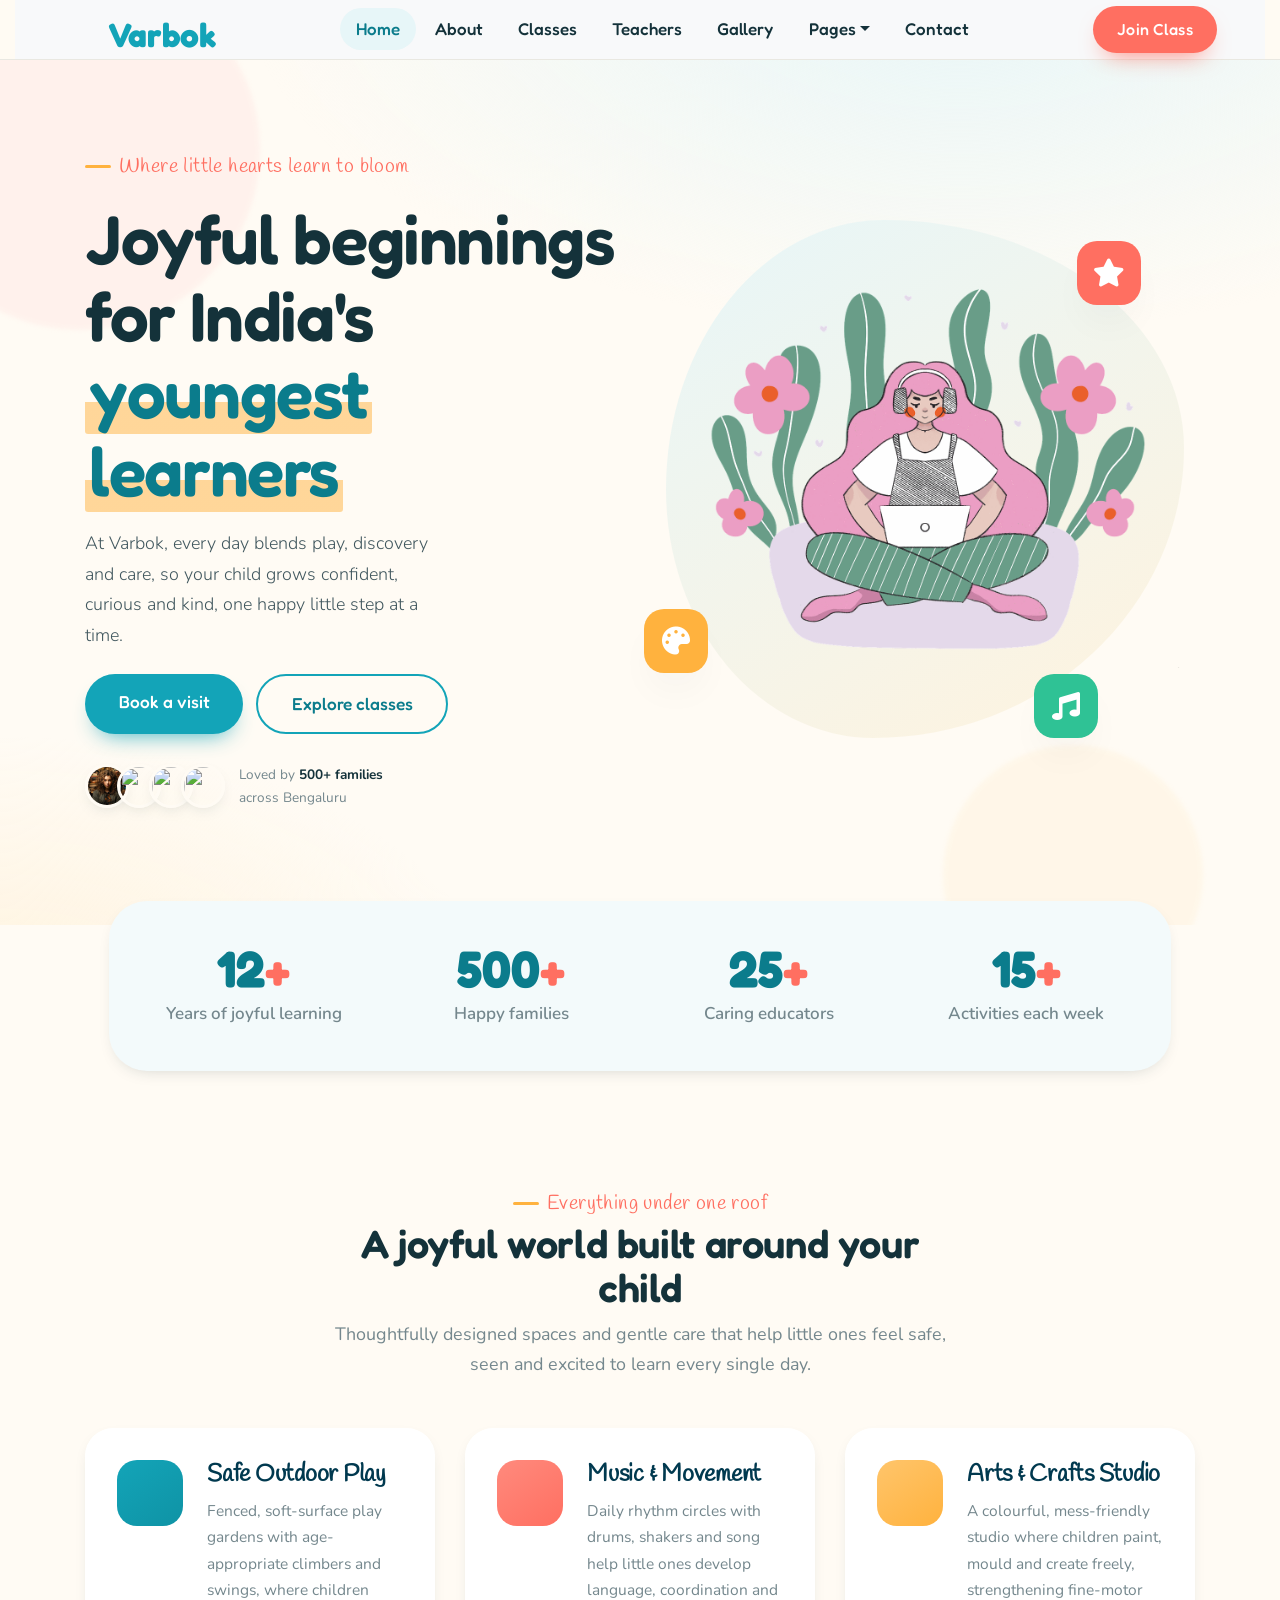
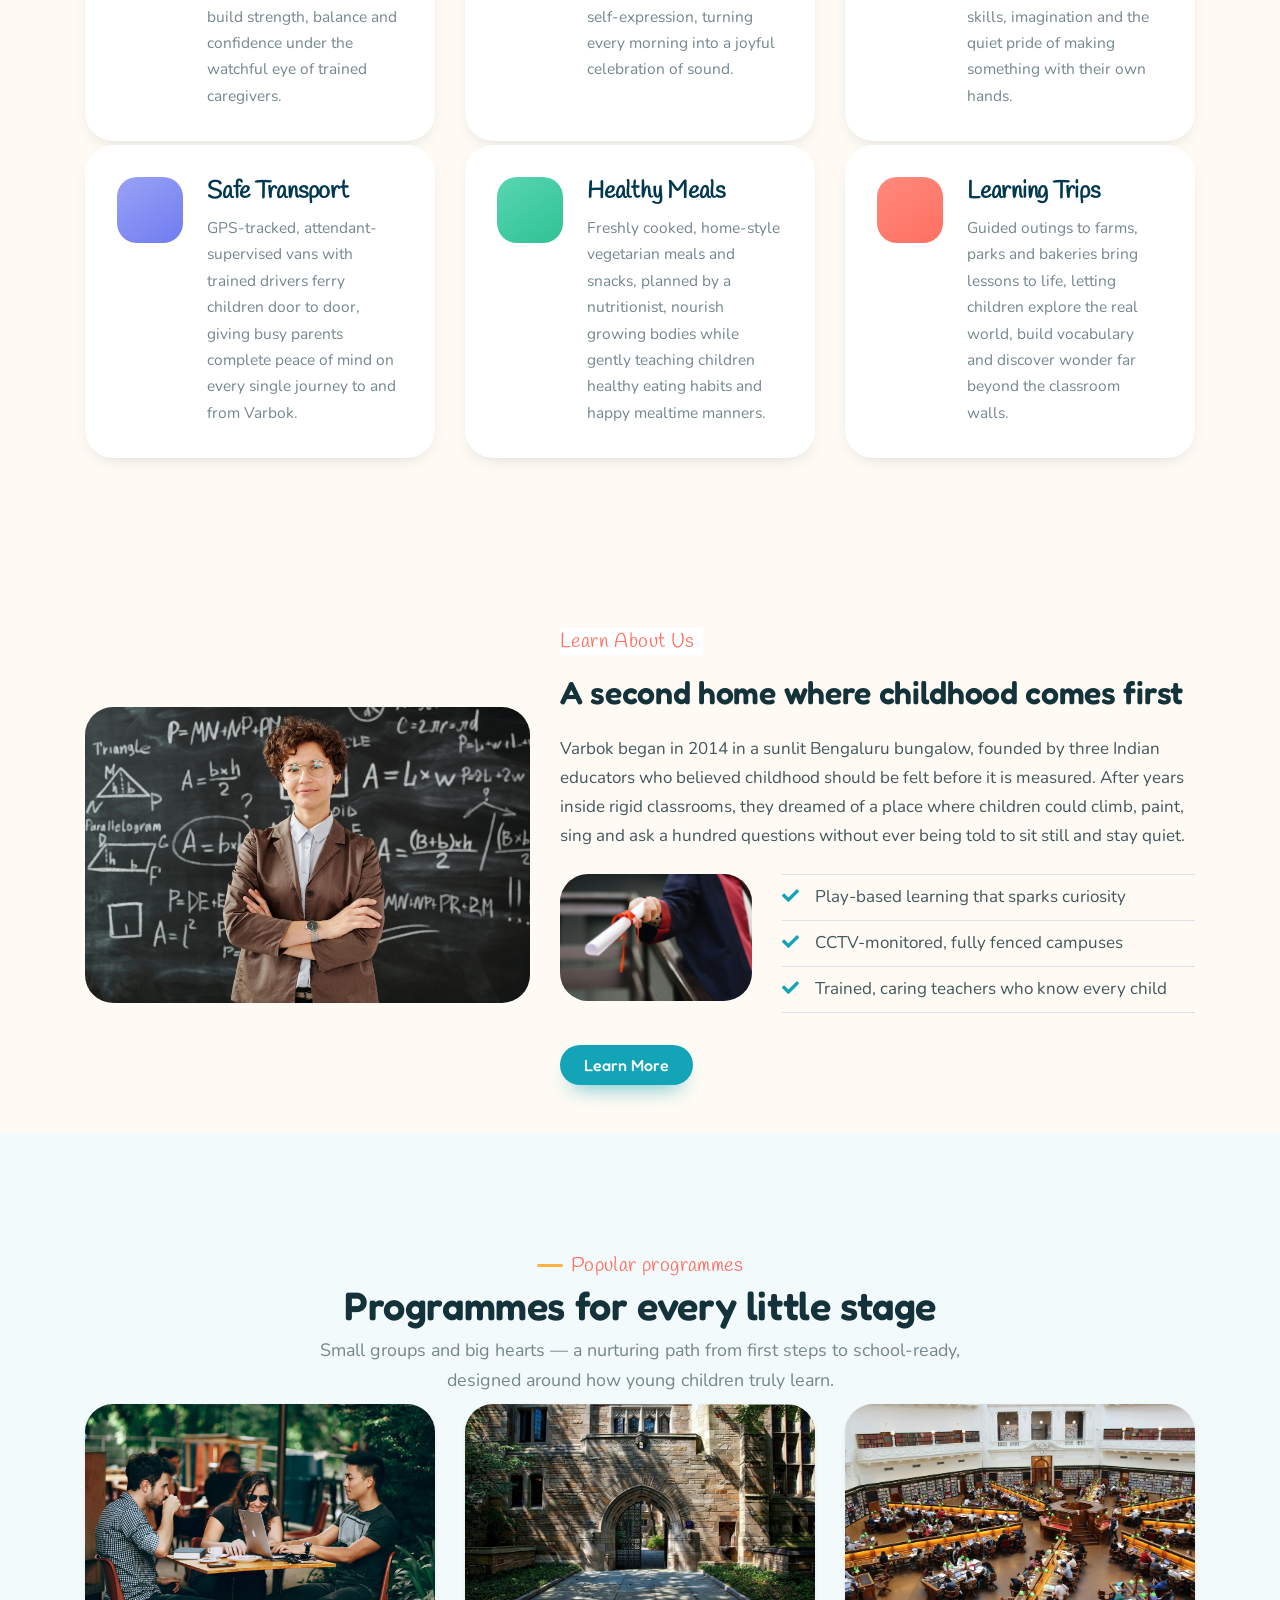
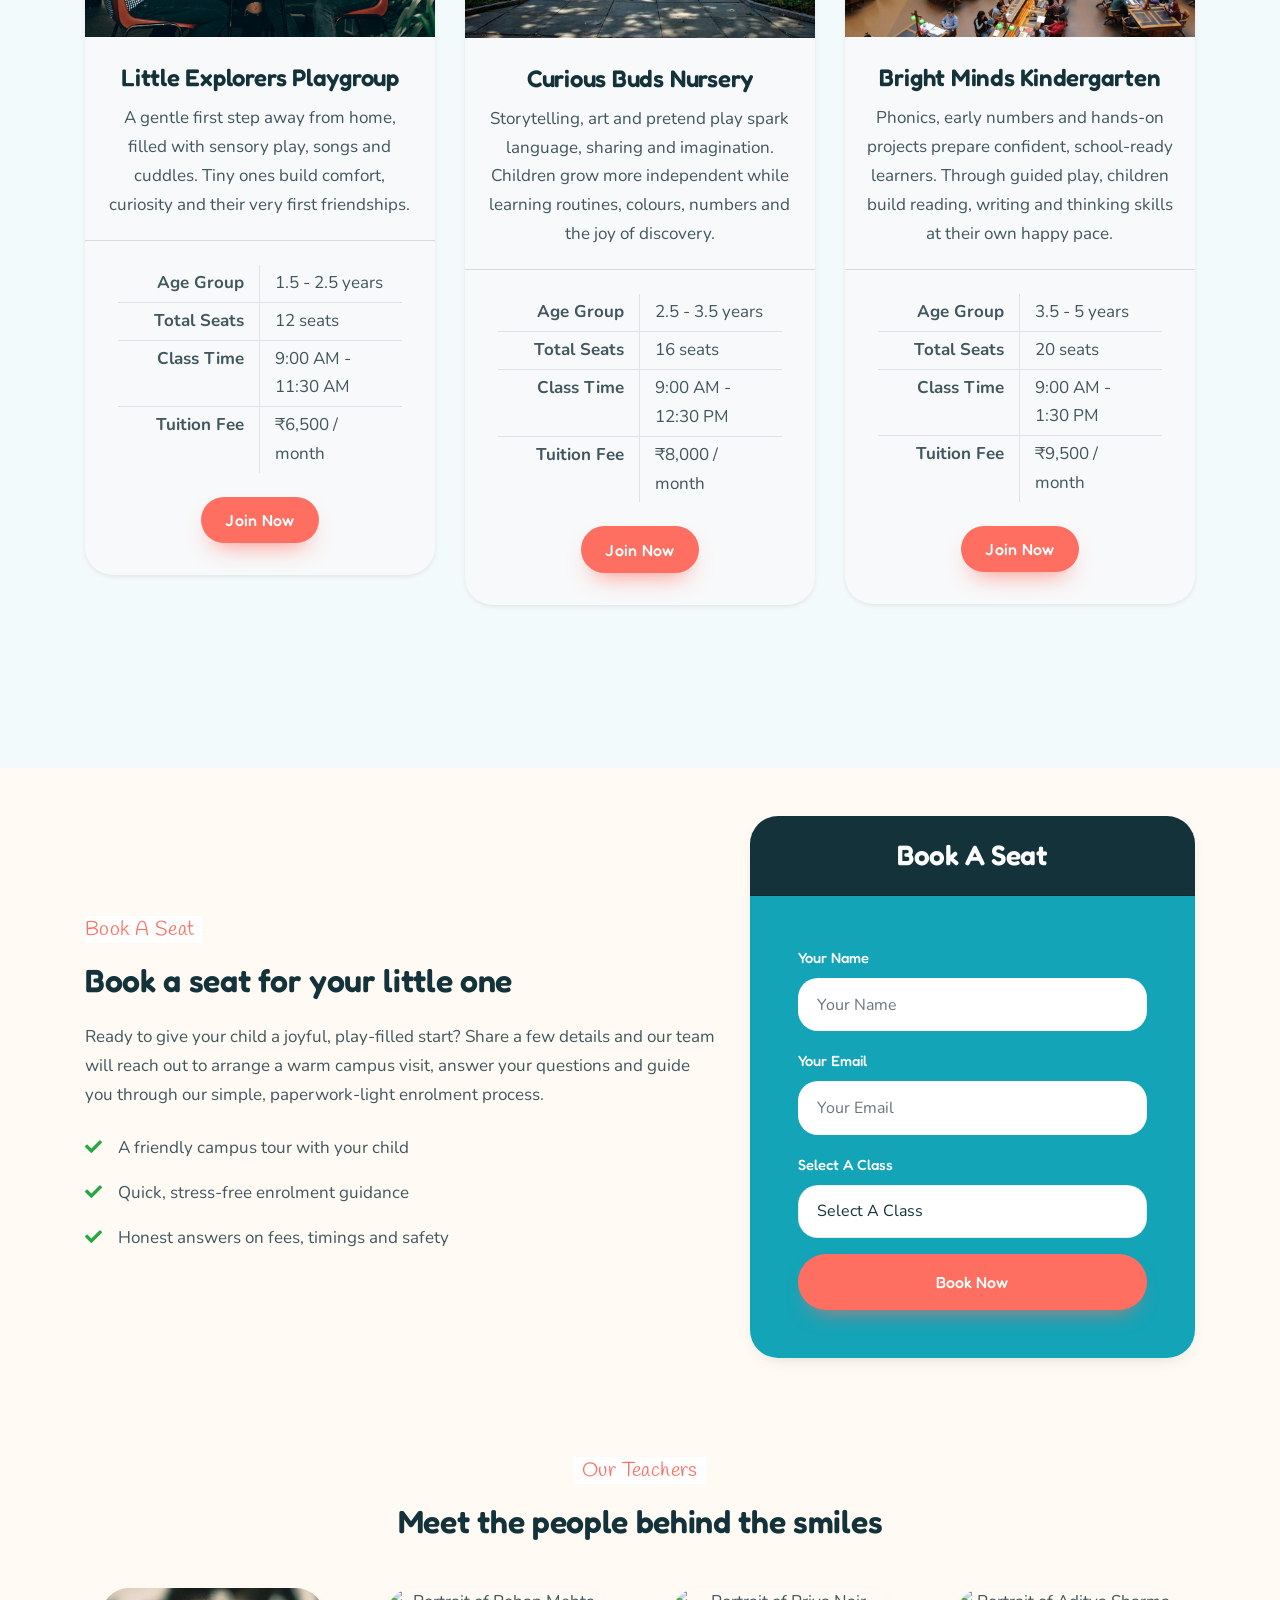
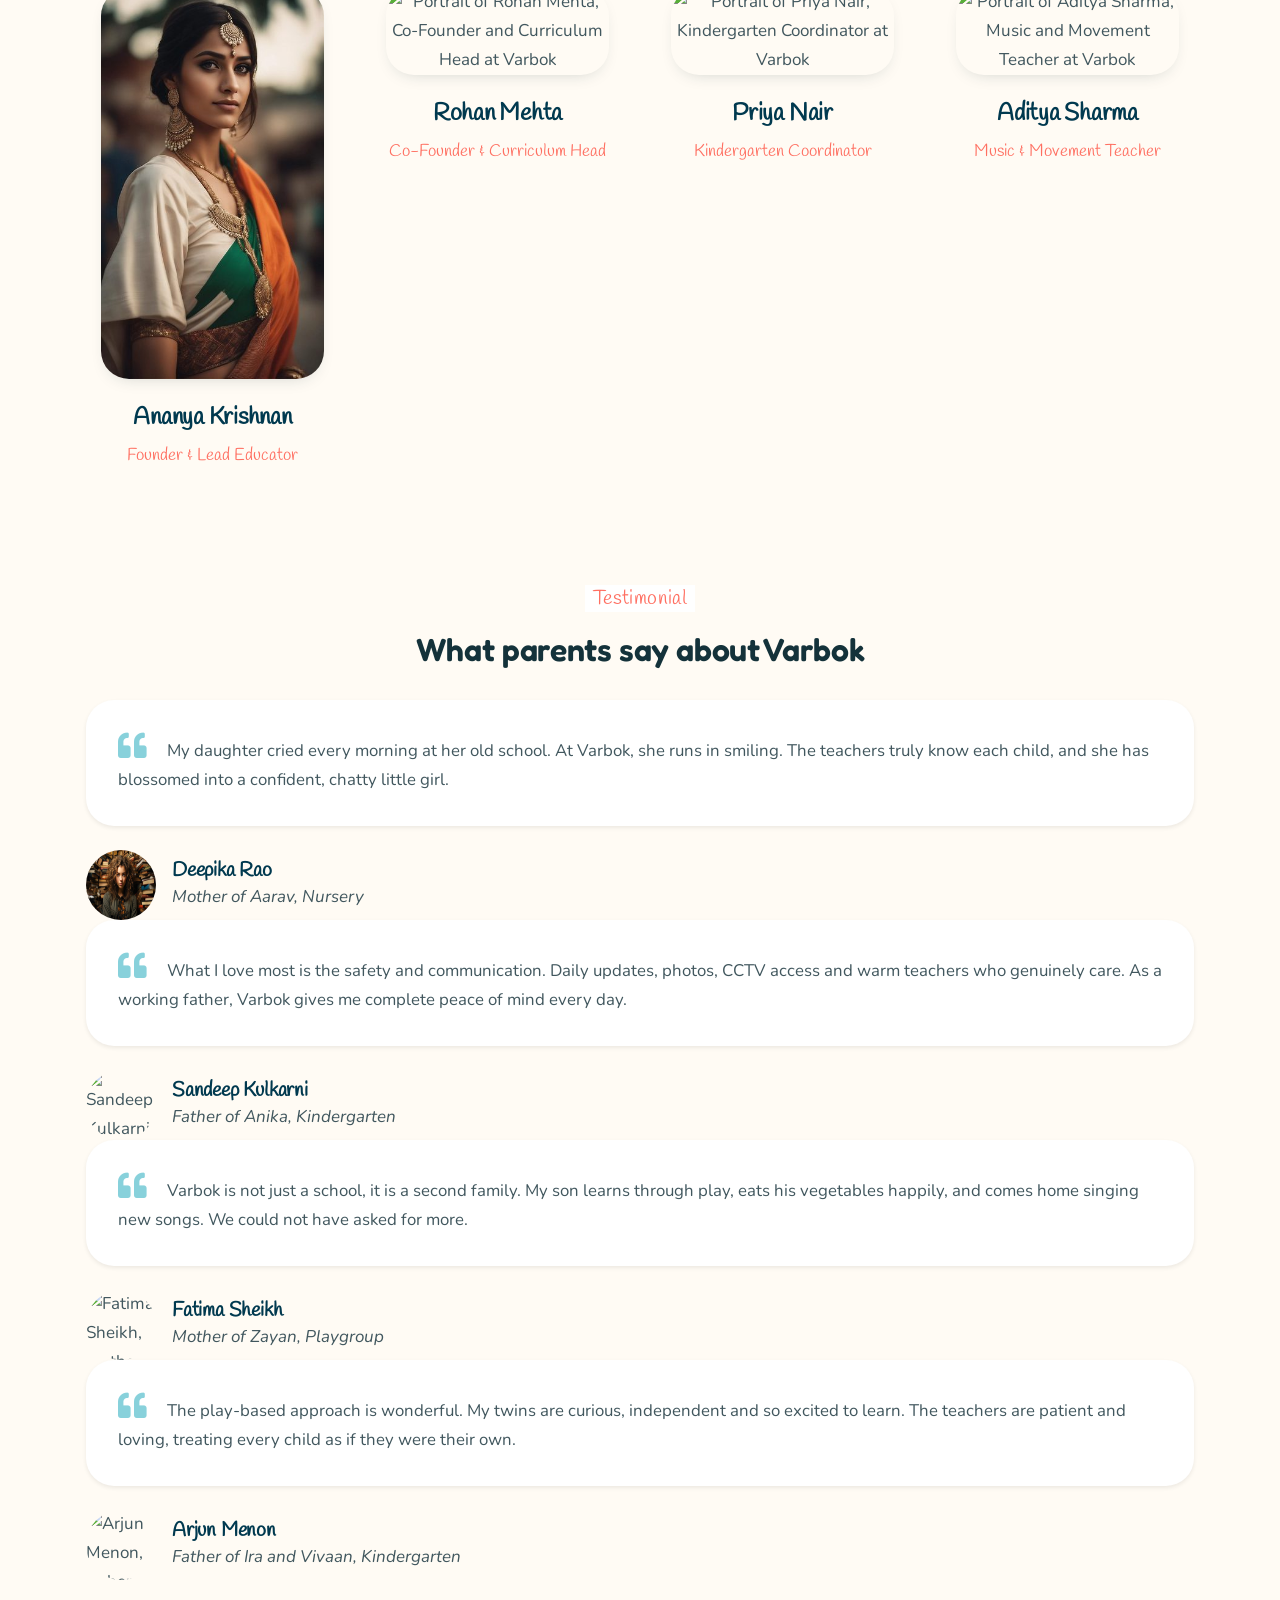
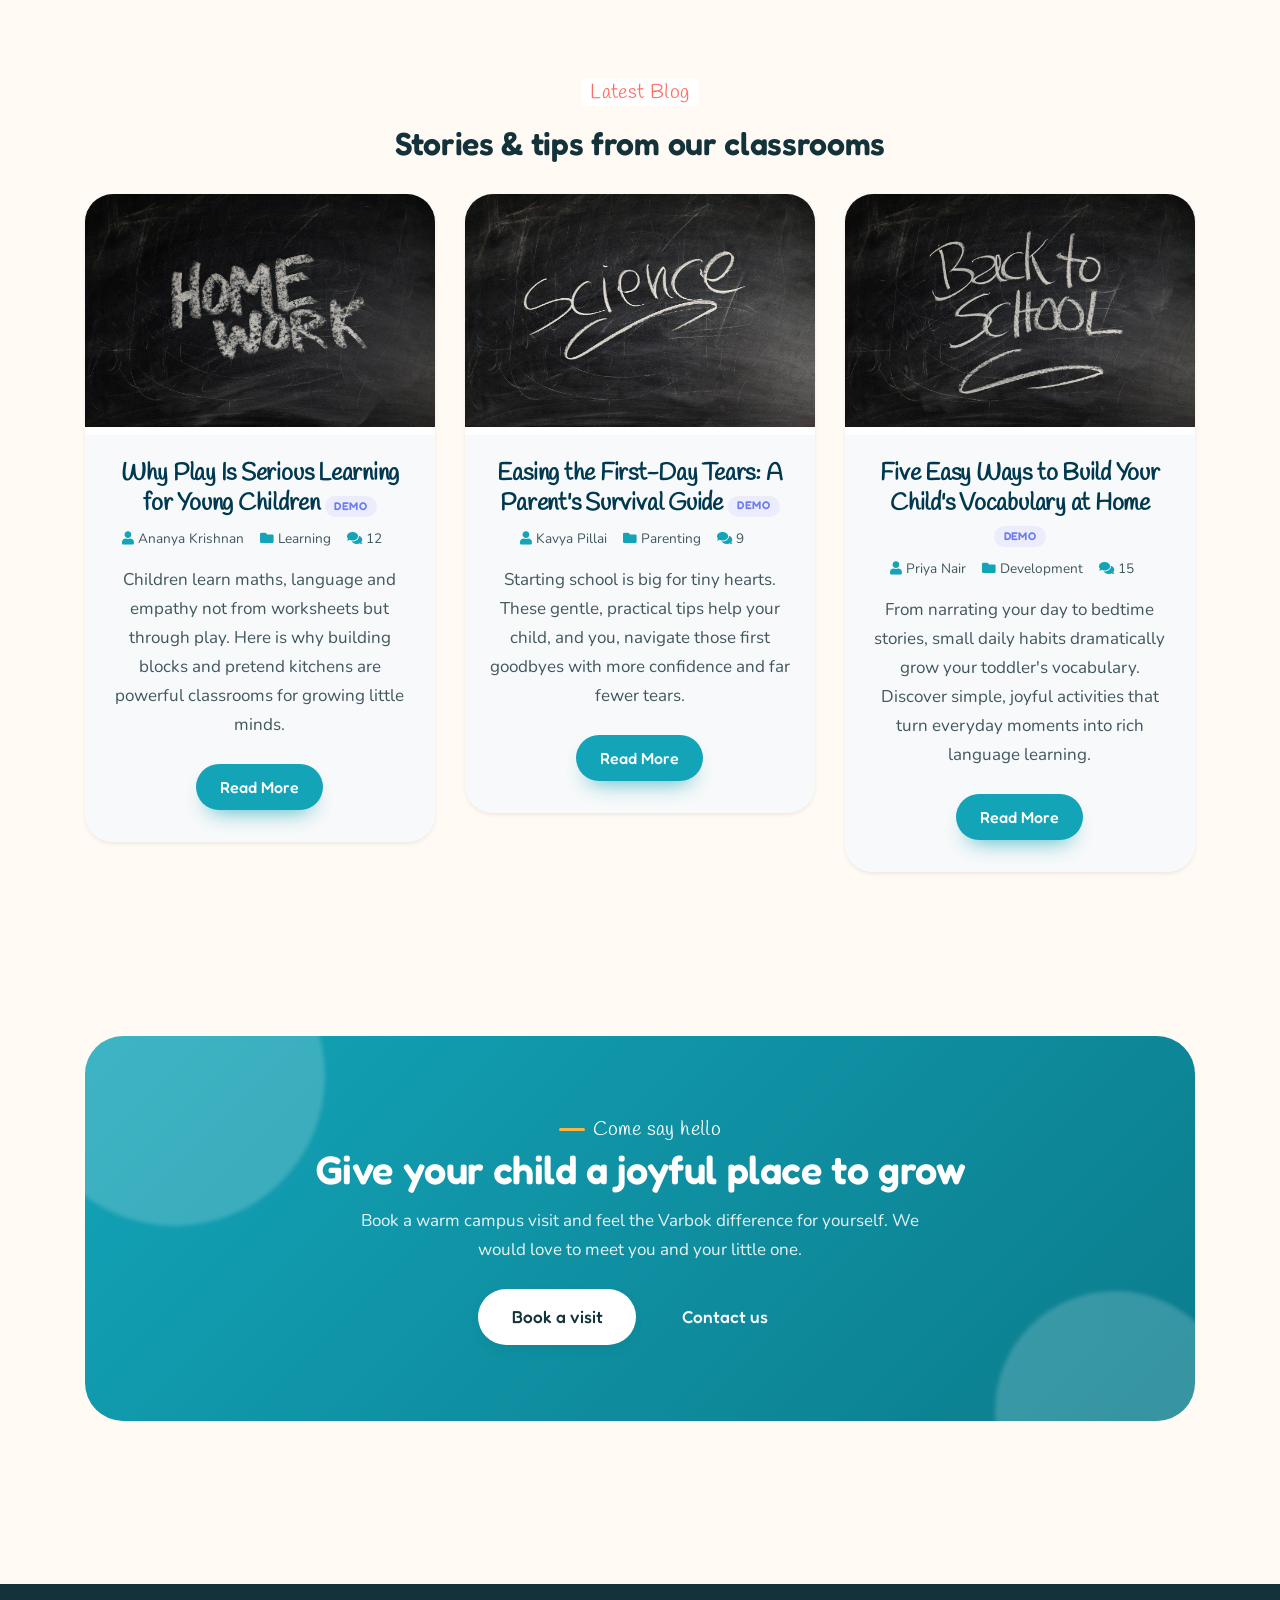
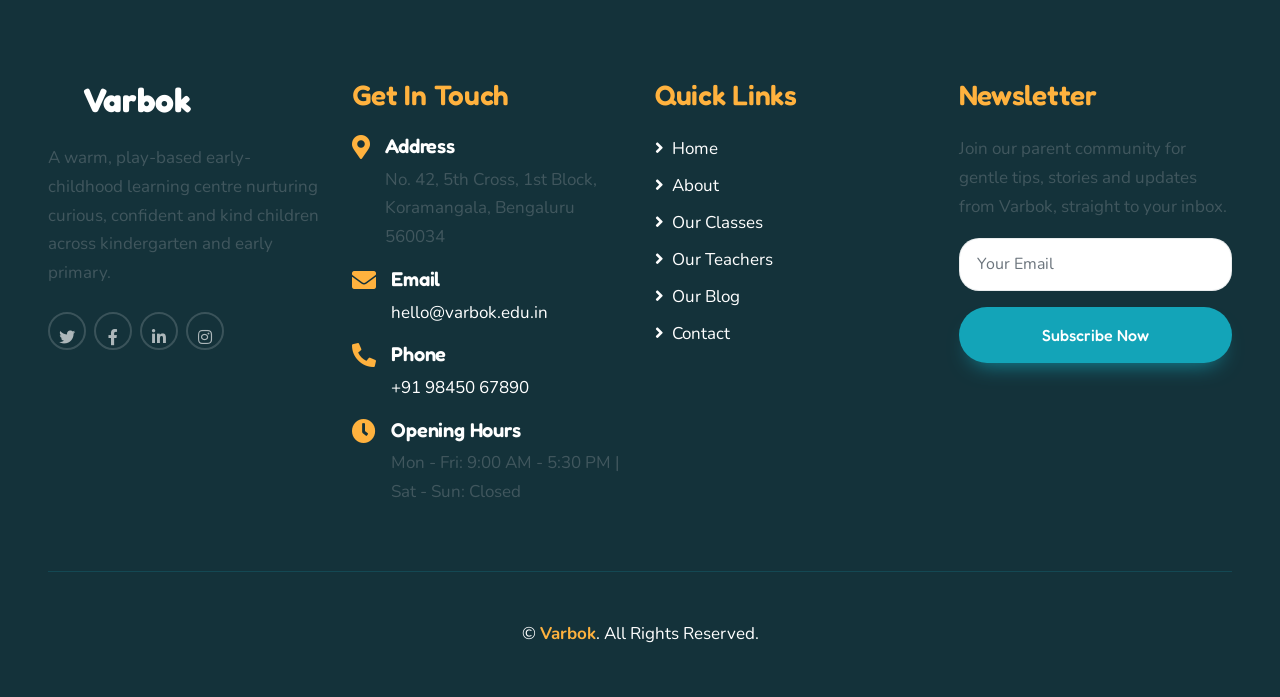
==== commit f7c4deba: "feat(ui): world-class "Joyful Premium" visual redesign Replace the stock Bootstrap-template look wit" ====
--- a/index.html
+++ b/index.html
@@ -23,9 +23,10 @@
     <link href="img/favicon.ico" rel="icon" />
 
     <!-- Google Web Fonts -->
-    <link rel="preconnect" href="https://fonts.gstatic.com" />
+    <link rel="preconnect" href="https://fonts.googleapis.com" />
+    <link rel="preconnect" href="https://fonts.gstatic.com" crossorigin />
     <link
-      href="https://fonts.googleapis.com/css2?family=Handlee&family=Nunito&display=swap"
+      href="https://fonts.googleapis.com/css2?family=Fredoka:wght@400;500;600;700&family=Handlee&family=Nunito:wght@400;600;700;800&display=swap"
       rel="stylesheet"
     />
 
@@ -41,53 +42,131 @@
     <!-- Libraries Stylesheet -->
     <link href="lib/owlcarousel/assets/owl.carousel.min.css" rel="stylesheet" />
 
-    <!-- Customized Bootstrap Stylesheet -->
+    <!-- Bootstrap base + Varbok "Joyful Premium" design system -->
     <link href="css/style.css" rel="stylesheet" />
+    <link href="css/varbok.css" rel="stylesheet" />
+
+    <!-- Enable progressive scroll-reveal only when JS is available -->
+    <script>
+      document.documentElement.classList.add("js");
+    </script>
   </head>
 
   <body>
     <!-- Navbar (injected from partials/navbar.html) -->
     <div data-include="partials/navbar.html"></div>
 
-    <!-- Header -->
-    <div class="container-fluid bg-primary px-0 px-md-5 mb-5">
-      <div class="row align-items-center px-3">
-        <div class="col-lg-6 text-center text-lg-left">
-          <p class="text-white mb-4 mt-5 mt-lg-0">Where little hearts learn to bloom</p>
-          <h1 class="display-3 font-weight-bold text-white">
-            Joyful beginnings for India's youngest learners
-          </h1>
-          <p class="text-white mb-4">
-            At Varbok, every day blends play, discovery and care, so your child
-            grows confident, curious and ready for the world, one happy little
-            step at a time.
+    <!-- Hero -->
+    <header class="hero">
+      <div
+        class="blob-deco"
+        style="width: 360px; height: 360px; background: var(--coral-50); top: -90px; left: -100px;"
+      ></div>
+      <div
+        class="blob-deco"
+        style="width: 260px; height: 260px; background: var(--amber-50); bottom: -80px; right: 6%;"
+      ></div>
+      <div class="container position-relative">
+        <div class="row align-items-center">
+          <div class="col-lg-6 text-center text-lg-left reveal">
+            <span class="eyebrow">Where little hearts learn to bloom</span>
+            <h1>
+              Joyful beginnings for India's
+              <span class="hl">youngest learners</span>
+            </h1>
+            <p class="lead mb-4">
+              At Varbok, every day blends play, discovery and care, so your
+              child grows confident, curious and kind, one happy little step at
+              a time.
+            </p>
+            <div
+              class="d-flex flex-wrap justify-content-center justify-content-lg-start"
+              style="gap: 0.8rem;"
+            >
+              <a href="#book-a-seat" class="btn btn-primary btn-lg">Book a visit</a>
+              <a href="class.html" class="btn btn-outline-primary btn-lg"
+                >Explore classes</a
+              >
+            </div>
+            <div class="hero-trust">
+              <div class="avatars" aria-hidden="true">
+                <img src="img/testimonial-1.jpg" alt="" loading="lazy" />
+                <img src="img/testimonial-2.jpg" alt="" loading="lazy" />
+                <img src="img/testimonial-3.jpg" alt="" loading="lazy" />
+                <img src="img/testimonial-4.jpg" alt="" loading="lazy" />
+              </div>
+              <small>Loved by <strong>500+ families</strong><br />across Bengaluru</small>
+            </div>
+          </div>
+          <div class="col-lg-6">
+            <div class="hero-art-wrap reveal d2">
+              <div class="hero-blob" aria-hidden="true"></div>
+              <img
+                class="img-fluid hero-art"
+                src="img/header1.png"
+                alt="Joyful illustration of a young learner reading and discovering at Varbok"
+                width="600"
+                height="600"
+              />
+              <span class="hero-chip c1" aria-hidden="true"
+                ><i class="fas fa-star"></i
+              ></span>
+              <span class="hero-chip c2" aria-hidden="true"
+                ><i class="fas fa-palette"></i
+              ></span>
+              <span class="hero-chip c3" aria-hidden="true"
+                ><i class="fas fa-music"></i
+              ></span>
+            </div>
+          </div>
+        </div>
+      </div>
+    </header>
+
+    <!-- Stats -->
+    <section class="section py-0" style="margin-top: -1.5rem;">
+      <div class="container">
+        <div
+          class="row text-center bg-soft section-rounded reveal"
+          style="padding: 2.6rem 1rem; box-shadow: var(--shadow-sm);"
+        >
+          <div class="col-6 col-lg-3 mb-4 mb-lg-0 stat">
+            <div class="num">12<span class="plus">+</span></div>
+            <div class="label">Years of joyful learning</div>
+          </div>
+          <div class="col-6 col-lg-3 mb-4 mb-lg-0 stat">
+            <div class="num">500<span class="plus">+</span></div>
+            <div class="label">Happy families</div>
+          </div>
+          <div class="col-6 col-lg-3 stat">
+            <div class="num">25<span class="plus">+</span></div>
+            <div class="label">Caring educators</div>
+          </div>
+          <div class="col-6 col-lg-3 stat">
+            <div class="num">15<span class="plus">+</span></div>
+            <div class="label">Activities each week</div>
+          </div>
+        </div>
+      </div>
+    </section>
+
+    <!-- Facilities -->
+    <section class="section">
+      <div class="container">
+        <div class="section-head text-center mx-auto mb-5 reveal">
+          <span class="eyebrow justify-content-center">Everything under one roof</span>
+          <h2>A joyful world built around your child</h2>
+          <p>
+            Thoughtfully designed spaces and gentle care that help little ones
+            feel safe, seen and excited to learn every single day.
           </p>
-          <a href="about.html" class="btn btn-secondary mt-1 py-3 px-5">Learn More</a>
-        </div>
-        <div class="col-lg-6 text-center text-lg-right">
-          <img
-            class="img-fluid mt-5"
-            src="img/header.png"
-            alt="Cheerful young children playing and learning together at Varbok"
-            width="600"
-            height="600"
-          />
-        </div>
-      </div>
-    </div>
-
-    <!-- Facilities -->
-    <div class="container-fluid pt-5">
-      <div class="container pb-3">
+        </div>
         <div class="row">
-          <div class="col-lg-4 col-md-6 pb-1">
-            <div
-              class="card-hover d-flex bg-light shadow-sm border-top rounded mb-4"
-              style="padding: 30px"
-            >
-              <i
-                class="flaticon-050-fence h1 font-weight-normal text-primary mb-3"
-              ></i>
+          <div class="col-lg-4 col-md-6 pb-1 reveal">
+            <div class="facility d-flex">
+              <span class="icon-chip chip-teal">
+                <i class="flaticon-050-fence" aria-hidden="true"></i>
+              </span>
               <div class="pl-4">
                 <h3 class="h4">Safe Outdoor Play</h3>
                 <p class="m-0">
@@ -98,14 +177,11 @@
               </div>
             </div>
           </div>
-          <div class="col-lg-4 col-md-6 pb-1">
-            <div
-              class="card-hover d-flex bg-light shadow-sm border-top rounded mb-4"
-              style="padding: 30px"
-            >
-              <i
-                class="flaticon-022-drum h1 font-weight-normal text-primary mb-3"
-              ></i>
+          <div class="col-lg-4 col-md-6 pb-1 reveal d1">
+            <div class="facility d-flex">
+              <span class="icon-chip chip-coral">
+                <i class="flaticon-022-drum" aria-hidden="true"></i>
+              </span>
               <div class="pl-4">
                 <h3 class="h4">Music &amp; Movement</h3>
                 <p class="m-0">
@@ -116,14 +192,11 @@
               </div>
             </div>
           </div>
-          <div class="col-lg-4 col-md-6 pb-1">
-            <div
-              class="card-hover d-flex bg-light shadow-sm border-top rounded mb-4"
-              style="padding: 30px"
-            >
-              <i
-                class="flaticon-030-crayons h1 font-weight-normal text-primary mb-3"
-              ></i>
+          <div class="col-lg-4 col-md-6 pb-1 reveal d2">
+            <div class="facility d-flex">
+              <span class="icon-chip chip-amber">
+                <i class="flaticon-030-crayons" aria-hidden="true"></i>
+              </span>
               <div class="pl-4">
                 <h3 class="h4">Arts &amp; Crafts Studio</h3>
                 <p class="m-0">
@@ -134,14 +207,11 @@
               </div>
             </div>
           </div>
-          <div class="col-lg-4 col-md-6 pb-1">
-            <div
-              class="card-hover d-flex bg-light shadow-sm border-top rounded mb-4"
-              style="padding: 30px"
-            >
-              <i
-                class="flaticon-017-toy-car h1 font-weight-normal text-primary mb-3"
-              ></i>
+          <div class="col-lg-4 col-md-6 pb-1 reveal">
+            <div class="facility d-flex">
+              <span class="icon-chip chip-violet">
+                <i class="flaticon-017-toy-car" aria-hidden="true"></i>
+              </span>
               <div class="pl-4">
                 <h3 class="h4">Safe Transport</h3>
                 <p class="m-0">
@@ -152,14 +222,11 @@
               </div>
             </div>
           </div>
-          <div class="col-lg-4 col-md-6 pb-1">
-            <div
-              class="card-hover d-flex bg-light shadow-sm border-top rounded mb-4"
-              style="padding: 30px"
-            >
-              <i
-                class="flaticon-025-sandwich h1 font-weight-normal text-primary mb-3"
-              ></i>
+          <div class="col-lg-4 col-md-6 pb-1 reveal d1">
+            <div class="facility d-flex">
+              <span class="icon-chip chip-leaf">
+                <i class="flaticon-025-sandwich" aria-hidden="true"></i>
+              </span>
               <div class="pl-4">
                 <h3 class="h4">Healthy Meals</h3>
                 <p class="m-0">
@@ -170,14 +237,11 @@
               </div>
             </div>
           </div>
-          <div class="col-lg-4 col-md-6 pb-1">
-            <div
-              class="card-hover d-flex bg-light shadow-sm border-top rounded mb-4"
-              style="padding: 30px"
-            >
-              <i
-                class="flaticon-047-backpack h1 font-weight-normal text-primary mb-3"
-              ></i>
+          <div class="col-lg-4 col-md-6 pb-1 reveal d2">
+            <div class="facility d-flex">
+              <span class="icon-chip chip-coral">
+                <i class="flaticon-047-backpack" aria-hidden="true"></i>
+              </span>
               <div class="pl-4">
                 <h3 class="h4">Learning Trips</h3>
                 <p class="m-0">
@@ -190,15 +254,15 @@
           </div>
         </div>
       </div>
-    </div>
+    </section>
 
     <!-- About -->
     <div class="container-fluid py-5">
       <div class="container">
-        <div class="row align-items-center">
+        <div class="row align-items-center reveal">
           <div class="col-lg-5">
             <img
-              class="img-fluid rounded mb-5 mb-lg-0"
+              class="img-fluid rounded-xl mb-5 mb-lg-0"
               src="img/about-1.jpg"
               alt="A Varbok caregiver reading a storybook to attentive young children"
               loading="lazy"
@@ -220,7 +284,7 @@
             <div class="row pt-2 pb-4">
               <div class="col-6 col-md-4">
                 <img
-                  class="img-fluid rounded"
+                  class="img-fluid rounded-xl"
                   src="img/about-2.jpg"
                   alt="Toddlers exploring colourful learning toys at Varbok"
                   loading="lazy"
@@ -250,15 +314,17 @@
     </div>
 
     <!-- Classes -->
-    <div class="container-fluid pt-5">
+    <div class="container-fluid section bg-soft">
       <div class="container">
-        <div class="text-center pb-2">
-          <p class="section-title px-5">
-            <span class="px-2">Popular Classes</span>
+        <div class="section-head text-center mx-auto pb-2 reveal">
+          <span class="eyebrow justify-content-center">Popular programmes</span>
+          <h2 class="mb-2">Programmes for every little stage</h2>
+          <p>
+            Small groups and big hearts — a nurturing path from first steps to
+            school-ready, designed around how young children truly learn.
           </p>
-          <h2 class="mb-4">Programmes for every little stage</h2>
-        </div>
-        <div class="row">
+        </div>
+        <div class="row reveal">
           <div class="col-lg-4 mb-5">
             <div class="card card-hover border-0 bg-light shadow-sm pb-2">
               <img
@@ -929,6 +995,41 @@
       </div>
     </div>
 
+    <!-- CTA band -->
+    <section class="section">
+      <div class="container">
+        <div class="cta-band text-center reveal">
+          <div
+            class="blob-deco"
+            style="width: 300px; height: 300px; top: -110px; left: -60px;"
+          ></div>
+          <div
+            class="blob-deco"
+            style="width: 240px; height: 240px; bottom: -110px; right: -40px;"
+          ></div>
+          <div class="position-relative">
+            <span class="eyebrow justify-content-center" style="color: #fff;"
+              >Come say hello</span
+            >
+            <h2 class="mb-3">Give your child a joyful place to grow</h2>
+            <p class="mb-4 mx-auto" style="max-width: 560px;">
+              Book a warm campus visit and feel the Varbok difference for
+              yourself. We would love to meet you and your little one.
+            </p>
+            <div
+              class="d-flex flex-wrap justify-content-center"
+              style="gap: 0.8rem;"
+            >
+              <a href="#book-a-seat" class="btn btn-light btn-lg">Book a visit</a>
+              <a href="contact.html" class="btn btn-outline-light btn-lg"
+                >Contact us</a
+              >
+            </div>
+          </div>
+        </div>
+      </div>
+    </section>
+
     <!-- Footer (injected from partials/footer.html) -->
     <div data-include="partials/footer.html"></div>
 
--- a/css/varbok.css
+++ b/css/varbok.css
@@ -0,0 +1,557 @@
+/* ============================================================================
+   VARBOK — "Joyful Premium" Design System
+   ----------------------------------------------------------------------------
+   Loaded AFTER css/style.css to layer a bespoke design language on top of the
+   Bootstrap 4 base. Nothing here depends on a build step.
+
+   Blend: warm & playful (base) · minimal whitespace/discipline · bold hero
+   moments · organic curves + gentle motion.
+
+   Sections:
+     1. Tokens (color, type, space, radius, shadow, motion)
+     2. Base + typography
+     3. Motion / scroll-reveal utilities
+     4. Buttons
+     5. Navbar (shared partial)
+     6. Hero + decorative blobs
+     7. Section system + dividers
+     8. Components (facilities, classes, teachers, testimonials, blog, stats, CTA)
+     9. Forms
+    10. Footer (shared partial)
+    11. Back-to-top, helpers, responsive, reduced-motion
+   ========================================================================== */
+
+/* 1. TOKENS ---------------------------------------------------------------- */
+:root {
+  /* Brand + warm multi-accent palette */
+  --teal: #13a4b8;
+  --teal-700: #0b7c8c;
+  --teal-600: #0f93a5;
+  --teal-50: #e7f6f8;
+  --coral: #ff6f61;
+  --coral-50: #ffe9e5;
+  --amber: #ffb23e;
+  --amber-50: #fff3de;
+  --leaf: #2fc295;
+  --leaf-50: #e1f7ef;
+  --violet: #6f7bf0;
+  --violet-50: #ebedfd;
+
+  /* Ink + surfaces */
+  --ink: #14323a;          /* headings */
+  --body: #41575e;         /* paragraphs */
+  --muted: #74878d;        /* meta */
+  --cream: #fffbf4;        /* page background */
+  --surface: #ffffff;      /* cards */
+  --soft: #f3fafb;         /* tinted band */
+  --line: rgba(20, 50, 58, 0.09);
+
+  /* Type */
+  --font-display: "Fredoka", "Nunito", system-ui, sans-serif;
+  --font-body: "Nunito", system-ui, -apple-system, sans-serif;
+  --font-hand: "Handlee", cursive;
+  --fs-display: clamp(2.7rem, 5.4vw, 4.6rem);
+  --fs-h1: clamp(2.1rem, 4vw, 3.1rem);
+  --fs-h2: clamp(1.75rem, 3.1vw, 2.55rem);
+  --fs-h3: clamp(1.2rem, 1.5vw, 1.45rem);
+  --fs-lead: clamp(1.05rem, 1.4vw, 1.22rem);
+
+  /* Space + shape */
+  --section-y: clamp(64px, 9vw, 120px);
+  --r-sm: 12px;
+  --r: 20px;
+  --r-lg: 28px;
+  --r-xl: 38px;
+  --r-pill: 999px;
+
+  /* Shadows (soft, slightly colored) */
+  --shadow-sm: 0 6px 18px -10px rgba(20, 50, 58, 0.28);
+  --shadow: 0 22px 45px -24px rgba(20, 50, 58, 0.30);
+  --shadow-lg: 0 34px 70px -30px rgba(19, 130, 150, 0.42);
+  --ease-spring: cubic-bezier(0.34, 1.56, 0.64, 1);
+}
+
+/* 2. BASE + TYPOGRAPHY ---------------------------------------------------- */
+html { scroll-behavior: smooth; }
+body {
+  font-family: var(--font-body);
+  background: var(--cream);
+  color: var(--body);
+  font-size: 1.0625rem;
+  line-height: 1.7;
+  -webkit-font-smoothing: antialiased;
+  text-rendering: optimizeLegibility;
+  overflow-x: hidden;
+}
+::selection { background: var(--amber); color: var(--ink); }
+
+h1, h2, h3, h4, h5, .navbar-brand, .display-3, .card-title {
+  font-family: var(--font-display);
+  color: var(--ink);
+  font-weight: 600;
+  letter-spacing: -0.01em;
+  line-height: 1.12;
+}
+p { color: var(--body); }
+a { color: var(--teal-700); transition: color 0.2s ease; }
+a:hover { color: var(--coral); text-decoration: none; }
+
+.text-primary { color: var(--teal) !important; }
+.bg-primary { background-color: var(--teal) !important; }
+.text-secondary { color: var(--ink) !important; }
+.bg-secondary { background-color: var(--ink) !important; }
+.text-muted, .text-body { color: var(--muted) !important; }
+
+/* Eyebrow label (handwritten accent) */
+.section-title { display: inline-block; }
+.section-title span,
+.eyebrow {
+  font-family: var(--font-hand);
+  color: var(--coral);
+  font-size: 1.25rem;
+  font-weight: 400;
+  letter-spacing: 0.02em;
+  text-transform: none;
+}
+.section-title::before,
+.section-title::after { display: none !important; }
+.eyebrow {
+  display: inline-flex;
+  align-items: center;
+  gap: 0.5rem;
+}
+.eyebrow::before {
+  content: "";
+  width: 26px;
+  height: 3px;
+  border-radius: 3px;
+  background: var(--amber);
+}
+
+/* Section heading block */
+.section-head { max-width: 640px; }
+.section-head h2 { font-size: var(--fs-h2); margin-bottom: 0.6rem; }
+.section-head p { font-size: var(--fs-lead); color: var(--muted); margin: 0; }
+
+/* Highlighted word in headlines */
+.hl {
+  color: var(--teal-700);
+  /* Wrap-friendly highlight (works across line breaks, never clips) */
+  background: linear-gradient(transparent 62%, rgba(255, 178, 62, 0.5) 62%);
+  -webkit-box-decoration-break: clone;
+  box-decoration-break: clone;
+  border-radius: 3px;
+  padding: 0 0.06em;
+}
+
+/* 3. MOTION / SCROLL-REVEAL ---------------------------------------------- */
+.js .reveal {
+  opacity: 0;
+  transform: translateY(26px);
+  transition: opacity 0.7s ease, transform 0.7s var(--ease-spring);
+  will-change: opacity, transform;
+}
+.js .reveal.is-visible { opacity: 1; transform: none; }
+.reveal.d1 { transition-delay: 0.08s; }
+.reveal.d2 { transition-delay: 0.16s; }
+.reveal.d3 { transition-delay: 0.24s; }
+.reveal.d4 { transition-delay: 0.32s; }
+.reveal.d5 { transition-delay: 0.40s; }
+
+@keyframes floaty { 0%,100% { transform: translateY(0); } 50% { transform: translateY(-16px); } }
+@keyframes floaty-slow { 0%,100% { transform: translateY(0) rotate(0); } 50% { transform: translateY(-22px) rotate(4deg); } }
+@keyframes spin-slow { to { transform: rotate(360deg); } }
+
+/* 4. BUTTONS ------------------------------------------------------------- */
+.btn {
+  font-family: var(--font-display);
+  font-weight: 500;
+  border-radius: var(--r-pill);
+  padding: 0.7rem 1.6rem;
+  border: none;
+  transition: transform 0.25s var(--ease-spring), box-shadow 0.25s ease, background-color 0.25s ease;
+}
+.btn:focus { box-shadow: none; }
+.btn-primary {
+  background: var(--teal);
+  color: #fff;
+  box-shadow: 0 12px 22px -12px rgba(19, 164, 184, 0.85);
+}
+.btn-primary:hover {
+  background: var(--teal-700);
+  color: #fff;
+  transform: translateY(-3px);
+  box-shadow: 0 18px 30px -12px rgba(19, 164, 184, 0.9);
+}
+.btn-secondary {
+  background: var(--coral);
+  color: #fff;
+  box-shadow: 0 12px 22px -12px rgba(255, 111, 97, 0.85);
+}
+.btn-secondary:hover { background: #ff5947; color: #fff; transform: translateY(-3px); }
+.btn-outline-primary {
+  border: 2px solid var(--teal);
+  color: var(--teal-700);
+  background: transparent;
+}
+.btn-outline-primary:hover { background: var(--teal); color: #fff; transform: translateY(-3px); }
+.btn-light { background: #fff; color: var(--ink); box-shadow: var(--shadow-sm); }
+.btn-light:hover { transform: translateY(-3px); color: var(--teal-700); }
+.btn-lg, .py-3.px-5 { padding: 0.95rem 2.1rem; font-size: 1.08rem; }
+
+/* Nav CTA */
+.btn-cta {
+  background: var(--coral);
+  color: #fff !important;
+  box-shadow: 0 12px 24px -12px rgba(255, 111, 97, 0.9);
+}
+.btn-cta:hover { background: #ff5947; transform: translateY(-3px) scale(1.02); }
+
+/* 5. NAVBAR (shared partial) -------------------------------------------- */
+.container-fluid.bg-light.position-relative.shadow {
+  position: sticky;
+  top: 0;
+  z-index: 1030;
+  background: rgba(255, 251, 244, 0.85) !important;
+  backdrop-filter: saturate(180%) blur(12px);
+  -webkit-backdrop-filter: saturate(180%) blur(12px);
+  box-shadow: none !important;
+  border-bottom: 1px solid var(--line);
+  transition: box-shadow 0.3s ease, background 0.3s ease;
+}
+.navbar-scrolled.container-fluid.bg-light {
+  box-shadow: 0 10px 30px -18px rgba(20, 50, 58, 0.35) !important;
+  background: rgba(255, 251, 244, 0.95) !important;
+}
+.navbar-brand { font-size: 2.1rem !important; font-weight: 600; }
+.navbar-light .navbar-nav .nav-link {
+  color: var(--ink);
+  font-family: var(--font-display);
+  font-weight: 500;
+  border-radius: var(--r-pill);
+  padding: 0.4rem 1rem !important;
+  margin: 0 0.1rem;
+  transition: color 0.2s ease, background 0.2s ease;
+}
+.navbar-light .navbar-nav .nav-link:hover { color: var(--teal-700); background: var(--teal-50); }
+.navbar-light .navbar-nav .nav-link.active { color: var(--teal-700); background: var(--teal-50); }
+.dropdown-menu {
+  border: none;
+  border-radius: var(--r) !important;
+  box-shadow: var(--shadow);
+  padding: 0.5rem;
+  margin-top: 0.5rem !important;
+}
+.dropdown-item { border-radius: var(--r-sm); padding: 0.55rem 0.9rem; font-weight: 600; }
+.dropdown-item:hover { background: var(--teal-50); color: var(--teal-700); }
+
+/* 6. HERO ---------------------------------------------------------------- */
+.hero {
+  position: relative;
+  background: radial-gradient(1200px 600px at 75% -10%, var(--teal-50), transparent 60%),
+              radial-gradient(900px 500px at 0% 110%, var(--amber-50), transparent 55%),
+              var(--cream);
+  overflow: hidden;
+  padding: clamp(40px, 7vw, 90px) 0 clamp(60px, 9vw, 120px);
+}
+.hero .eyebrow { margin-bottom: 1rem; }
+.hero h1 {
+  font-size: var(--fs-display);
+  margin-bottom: 1.2rem;
+  letter-spacing: -0.02em;
+}
+.hero .lead { font-size: var(--fs-lead); color: var(--body); max-width: 34ch; }
+.hero-art-wrap { position: relative; }
+.hero-blob {
+  position: absolute;
+  inset: 2%;
+  /* Soft pastel halo behind the colorful illustration (no clash) */
+  background: linear-gradient(150deg, var(--teal-50), var(--amber-50));
+  border-radius: 42% 58% 60% 40% / 52% 44% 56% 48%;
+  z-index: 0;
+  animation: morph 14s ease-in-out infinite;
+}
+@keyframes morph {
+  0%,100% { border-radius: 42% 58% 60% 40% / 52% 44% 56% 48%; }
+  50% { border-radius: 58% 42% 38% 62% / 44% 56% 44% 56%; }
+}
+.hero-art { position: relative; z-index: 1; animation: floaty 6s ease-in-out infinite; }
+
+/* Floating decorative chips around the hero art */
+.hero-chip {
+  position: absolute;
+  z-index: 2;
+  width: 64px; height: 64px;
+  border-radius: 20px;
+  display: grid; place-items: center;
+  font-size: 28px; color: #fff;
+  box-shadow: var(--shadow);
+  animation: floaty-slow 7s ease-in-out infinite;
+}
+.hero-chip.c1 { top: 6%; right: 10%; background: var(--coral); animation-delay: 0.4s; }
+.hero-chip.c2 { bottom: 14%; left: -2%; background: var(--amber); animation-delay: 1.2s; }
+.hero-chip.c3 { bottom: 2%; right: 18%; background: var(--leaf); animation-delay: 2s; }
+
+/* Trust row under hero CTAs */
+.hero-trust { display: flex; align-items: center; gap: 0.85rem; margin-top: 1.8rem; }
+.hero-trust .avatars { display: flex; }
+.hero-trust .avatars img {
+  width: 44px; height: 44px; border-radius: 50%;
+  border: 3px solid var(--cream); object-fit: cover; margin-left: -12px;
+  box-shadow: var(--shadow-sm);
+}
+.hero-trust .avatars img:first-child { margin-left: 0; }
+.hero-trust small { color: var(--muted); }
+.hero-trust strong { color: var(--ink); }
+
+/* Generic decorative blobs */
+.blob-deco {
+  position: absolute; border-radius: 50%;
+  filter: blur(2px); opacity: 0.5; z-index: 0; pointer-events: none;
+}
+
+/* 7. SECTION SYSTEM ------------------------------------------------------ */
+.section { position: relative; padding: var(--section-y) 0; }
+.bg-soft { background: var(--soft); }
+.bg-cream { background: var(--cream); }
+.section-rounded {
+  border-radius: var(--r-xl);
+  margin: 0 clamp(0px, 2vw, 24px);
+}
+
+/* Subpage hero / breadcrumb header — restyles the old flat teal block into a
+   premium gradient banner with soft decorative orbs and a rounded base. */
+.container-fluid.bg-primary {
+  position: relative;
+  overflow: hidden;
+  background: linear-gradient(135deg, var(--teal), var(--teal-700)) !important;
+  border-radius: 0 0 var(--r-xl) var(--r-xl);
+}
+.container-fluid.bg-primary::before {
+  content: "";
+  position: absolute;
+  width: 340px; height: 340px;
+  border-radius: 50%;
+  background: rgba(255, 255, 255, 0.08);
+  top: -130px; right: -60px;
+}
+.container-fluid.bg-primary::after {
+  content: "";
+  position: absolute;
+  width: 240px; height: 240px;
+  border-radius: 50%;
+  background: rgba(255, 255, 255, 0.06);
+  bottom: -110px; left: -50px;
+}
+.container-fluid.bg-primary > * { position: relative; z-index: 1; }
+.container-fluid.bg-primary h1,
+.container-fluid.bg-primary .display-3 { color: #fff; font-size: var(--fs-display); }
+.container-fluid.bg-primary p,
+.container-fluid.bg-primary .d-inline-flex,
+.container-fluid.bg-primary a { color: rgba(255, 255, 255, 0.9) !important; }
+.container-fluid.bg-primary a:hover { color: #fff !important; }
+/* Wavy divider */
+.wave-divider { display: block; width: 100%; height: auto; line-height: 0; }
+.wave-divider svg { display: block; width: 100%; height: 80px; }
+
+/* 8. COMPONENTS --------------------------------------------------------- */
+/* Generic card lift */
+.card {
+  border: none !important;
+  border-radius: var(--r-lg);
+  background: var(--surface);
+  box-shadow: var(--shadow-sm);
+  overflow: hidden;
+}
+.card-hover { transition: transform 0.35s var(--ease-spring), box-shadow 0.35s ease; }
+.card-hover:hover { transform: translateY(-10px); box-shadow: var(--shadow-lg); }
+
+/* Facility cards + colorful icon chips */
+.facility {
+  background: var(--surface);
+  border-radius: var(--r-lg);
+  padding: 2rem !important;
+  box-shadow: var(--shadow-sm);
+  transition: transform 0.35s var(--ease-spring), box-shadow 0.35s ease;
+  height: 100%;
+  border-top: none !important;
+}
+.facility:hover { transform: translateY(-10px); box-shadow: var(--shadow-lg); }
+.icon-chip {
+  flex: 0 0 auto;
+  width: 66px; height: 66px;
+  border-radius: 20px;
+  display: grid; place-items: center;
+  font-size: 30px; color: #fff;
+  margin-bottom: 0 !important;
+  transition: transform 0.4s var(--ease-spring);
+}
+.facility:hover .icon-chip { transform: rotate(-8deg) scale(1.06); }
+.icon-chip [class^="flaticon-"]::before,
+.icon-chip [class*=" flaticon-"]::before { font-size: 30px; margin-left: 0; }
+.chip-teal { background: linear-gradient(145deg, var(--teal), var(--teal-600)); }
+.chip-coral { background: linear-gradient(145deg, #ff8a7d, var(--coral)); }
+.chip-amber { background: linear-gradient(145deg, #ffc56b, var(--amber)); }
+.chip-leaf { background: linear-gradient(145deg, #58d6b1, var(--leaf)); }
+.chip-violet { background: linear-gradient(145deg, #9aa3f6, var(--violet)); }
+.facility h4 { font-size: 1.2rem; margin-bottom: 0.4rem; }
+.facility p { font-size: 0.97rem; margin: 0; color: var(--muted); }
+
+/* Class cards */
+.class-card .card-img-top { height: 220px; object-fit: cover; }
+.class-card .card-title { font-size: 1.4rem; }
+.fee-pill {
+  display: inline-block;
+  background: var(--amber-50);
+  color: #b9741a;
+  font-family: var(--font-display);
+  font-weight: 600;
+  padding: 0.3rem 0.9rem;
+  border-radius: var(--r-pill);
+  font-size: 0.95rem;
+}
+.class-meta .row { border-color: var(--line) !important; }
+
+/* Teacher cards */
+.team .position-relative { border-radius: var(--r-lg) !important; box-shadow: var(--shadow-sm); }
+.team img { transition: transform 0.5s ease; }
+.team:hover img { transform: scale(1.05); }
+.team h4 { margin-top: 1rem; font-size: 1.2rem; }
+.team i { color: var(--coral); font-style: normal; font-family: var(--font-hand); font-size: 1.05rem; }
+.team-social { background: linear-gradient(0deg, rgba(11, 124, 140, 0.85), rgba(19, 164, 184, 0.5)) !important; }
+.team-social .btn {
+  width: 40px !important; height: 40px !important;
+  display: grid; place-items: center; padding: 0 !important;
+  border-radius: 50%;
+}
+
+/* Testimonials */
+.testimonial-item .bg-light {
+  background: var(--surface) !important;
+  border-radius: var(--r-lg) !important;
+  box-shadow: var(--shadow-sm);
+  padding: 2rem !important;
+  position: relative;
+  font-size: 1.05rem;
+  color: var(--body);
+}
+.testimonial-item .fa-quote-left { font-size: 1.8rem; opacity: 0.5; }
+.testimonial-item h5 { margin: 0; font-size: 1.05rem; }
+.testimonial-carousel .owl-dot.active { background: var(--coral) !important; }
+
+/* Blog cards */
+.blog-card .card-img-top { height: 220px; object-fit: cover; }
+.cat-pill {
+  position: absolute; top: 14px; left: 14px;
+  background: rgba(255, 251, 244, 0.95);
+  color: var(--teal-700);
+  font-family: var(--font-display);
+  font-weight: 600;
+  font-size: 0.78rem;
+  padding: 0.3rem 0.8rem;
+  border-radius: var(--r-pill);
+  box-shadow: var(--shadow-sm);
+  z-index: 2;
+}
+.demo-badge {
+  display: inline-block;
+  background: var(--violet-50);
+  color: var(--violet);
+  font-family: var(--font-display);
+  font-weight: 600;
+  font-size: 0.7rem;
+  text-transform: uppercase;
+  letter-spacing: 0.04em;
+  padding: 0.18rem 0.6rem;
+  border-radius: var(--r-pill);
+}
+
+/* Stats band */
+.stat { text-align: center; }
+.stat .num {
+  font-family: var(--font-display);
+  font-weight: 700;
+  font-size: clamp(2.2rem, 4vw, 3.2rem);
+  line-height: 1;
+  color: var(--teal-700);
+}
+.stat .num .plus { color: var(--coral); }
+.stat .label { color: var(--muted); font-weight: 600; margin-top: 0.4rem; }
+
+/* CTA band */
+.cta-band {
+  position: relative;
+  background: linear-gradient(135deg, var(--teal), var(--teal-700));
+  border-radius: var(--r-xl);
+  overflow: hidden;
+  color: #fff;
+  padding: clamp(40px, 6vw, 76px);
+}
+.cta-band h2 { color: #fff; font-size: var(--fs-h2); }
+.cta-band p { color: rgba(255, 255, 255, 0.9); }
+.cta-band .blob-deco { opacity: 0.18; background: #fff; }
+
+/* 9. FORMS -------------------------------------------------------------- */
+.form-control, .custom-select {
+  border-radius: var(--r) !important;
+  border: 1.5px solid var(--line) !important;
+  padding: 0.85rem 1.1rem !important;
+  height: auto !important;
+  background: #fff;
+  transition: border-color 0.2s ease, box-shadow 0.2s ease;
+  color: var(--ink);
+}
+.form-control:focus, .custom-select:focus {
+  border-color: var(--teal) !important;
+  box-shadow: 0 0 0 4px var(--teal-50) !important;
+  outline: none;
+}
+label { font-family: var(--font-display); font-weight: 500; color: var(--ink); font-size: 0.92rem; }
+.form-status { font-weight: 600; margin-top: 0.6rem; }
+.form-status.text-success, .form-status .text-success { color: var(--leaf) !important; }
+
+/* Booking / form card on tinted panels keeps white inputs readable */
+.card-body.bg-primary .form-control { border-color: transparent !important; }
+
+/* 10. FOOTER (shared partial) ------------------------------------------- */
+.container-fluid.bg-secondary {
+  background: var(--ink) !important;
+  position: relative;
+}
+.container-fluid.bg-secondary h3 { color: #fff; }
+.container-fluid.bg-secondary .text-primary { color: var(--amber) !important; }
+.container-fluid.bg-secondary a.text-white:hover { color: var(--amber) !important; padding-left: 4px; }
+.container-fluid.bg-secondary .btn-outline-primary {
+  border-color: rgba(255, 255, 255, 0.25);
+  color: #fff;
+}
+.container-fluid.bg-secondary .btn-outline-primary:hover { background: var(--coral); border-color: var(--coral); }
+
+/* 11. BACK-TO-TOP + HELPERS + RESPONSIVE -------------------------------- */
+.back-to-top {
+  width: 48px; height: 48px;
+  display: grid !important; place-items: center;
+  border-radius: 50%;
+  box-shadow: var(--shadow);
+  right: 24px; bottom: 24px;
+}
+.coming-soon { cursor: default; }
+img { max-width: 100%; }
+
+/* Rounded media helper */
+.rounded-xl { border-radius: var(--r-lg) !important; }
+
+@media (max-width: 991.98px) {
+  .hero { text-align: center; }
+  .hero .eyebrow, .hero-trust { justify-content: center; }
+  .hero .lead { margin-left: auto; margin-right: auto; }
+  .hero-art-wrap { margin-top: 2.5rem; max-width: 460px; margin-left: auto; margin-right: auto; }
+  .section-head { margin-left: auto; margin-right: auto; text-align: center; }
+}
+
+@media (prefers-reduced-motion: reduce) {
+  html { scroll-behavior: auto; }
+  .js .reveal { opacity: 1 !important; transform: none !important; transition: none !important; }
+  .hero-art, .hero-chip, .hero-blob { animation: none !important; }
+  .btn:hover, .card-hover:hover, .facility:hover { transform: none !important; }
+}
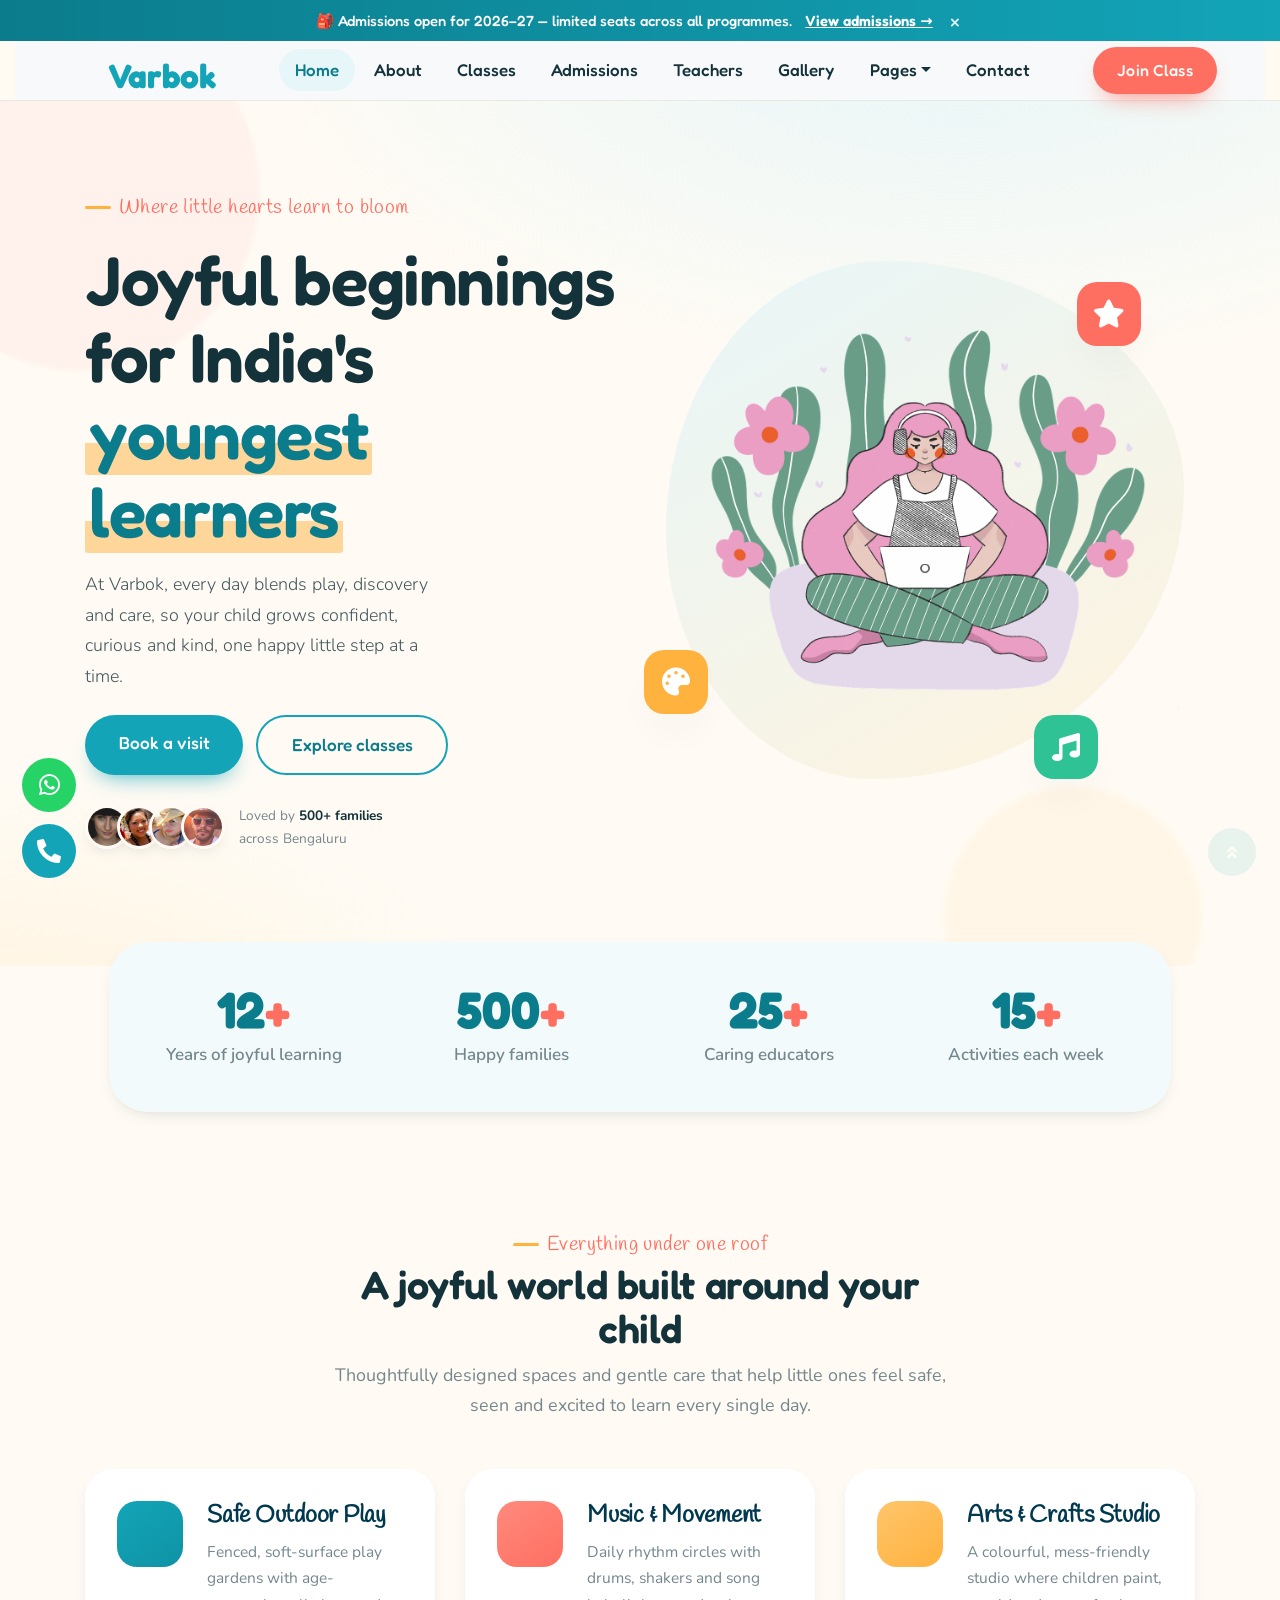
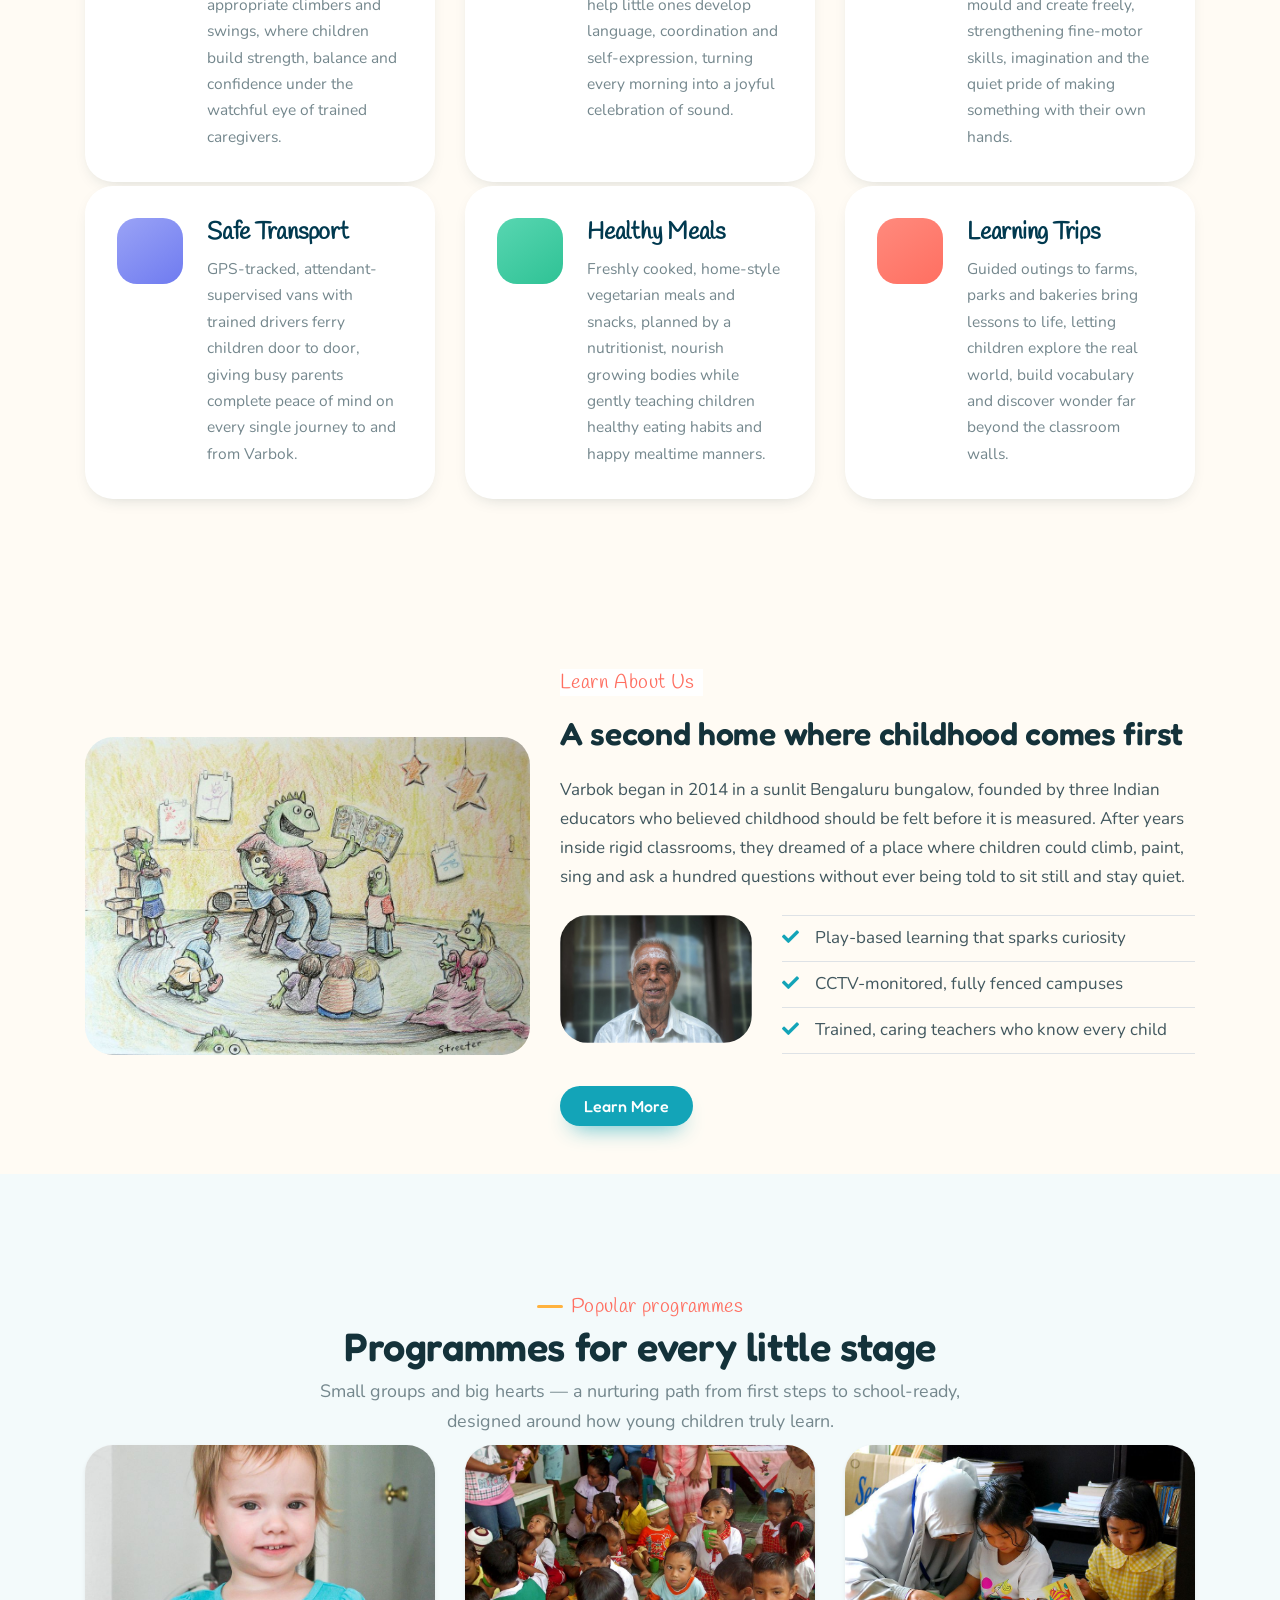
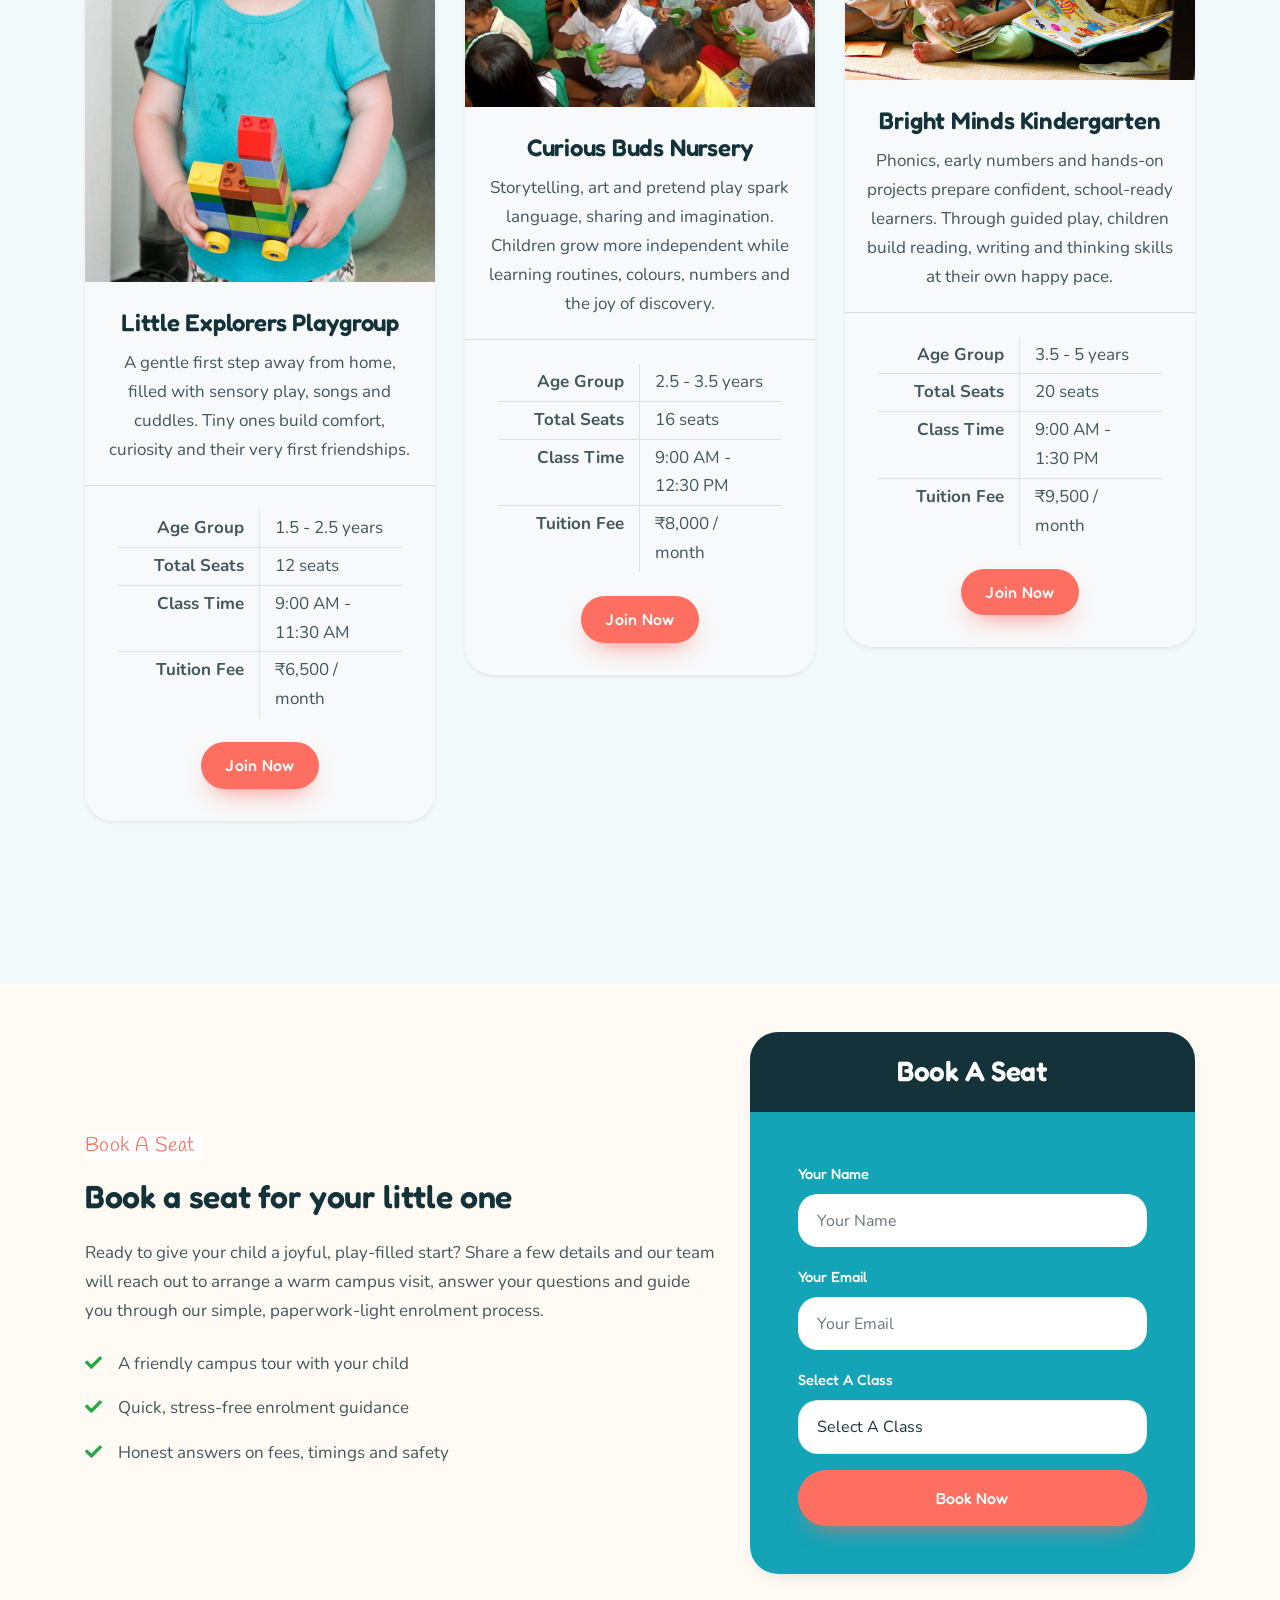
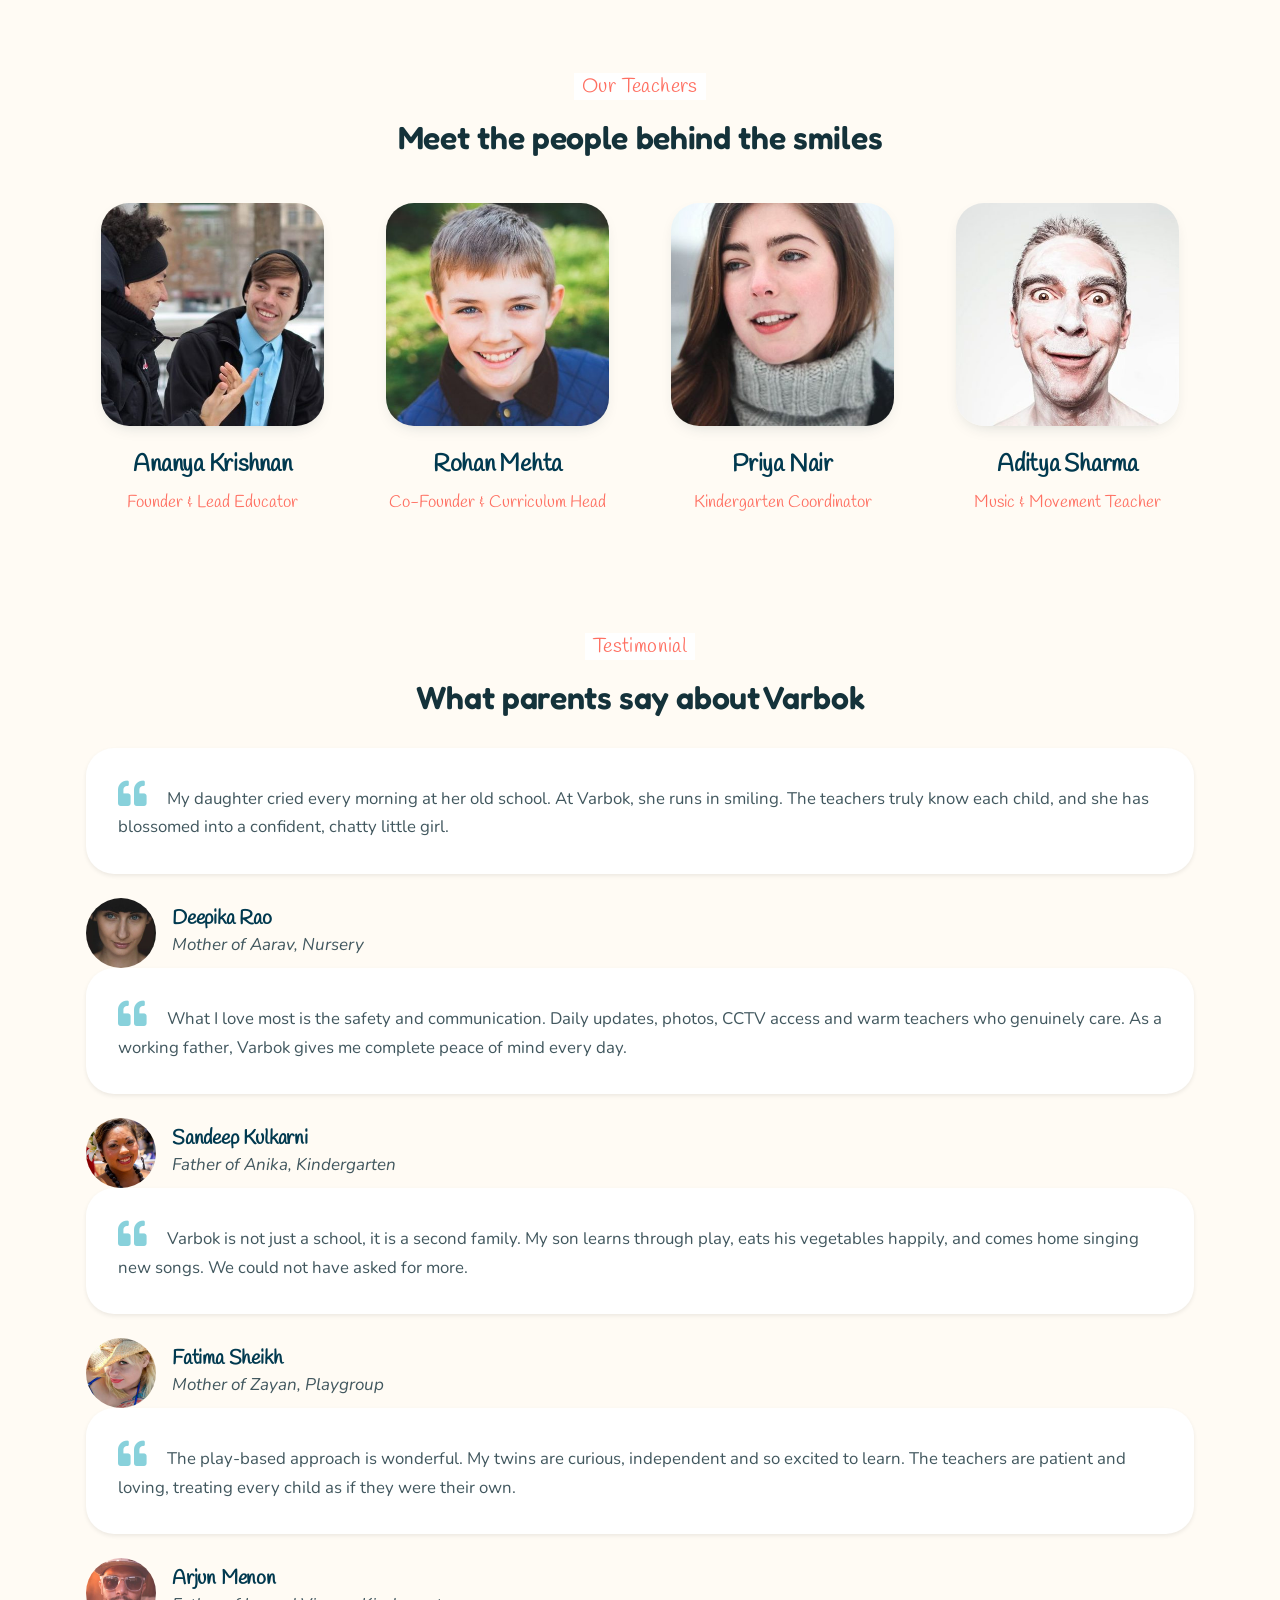
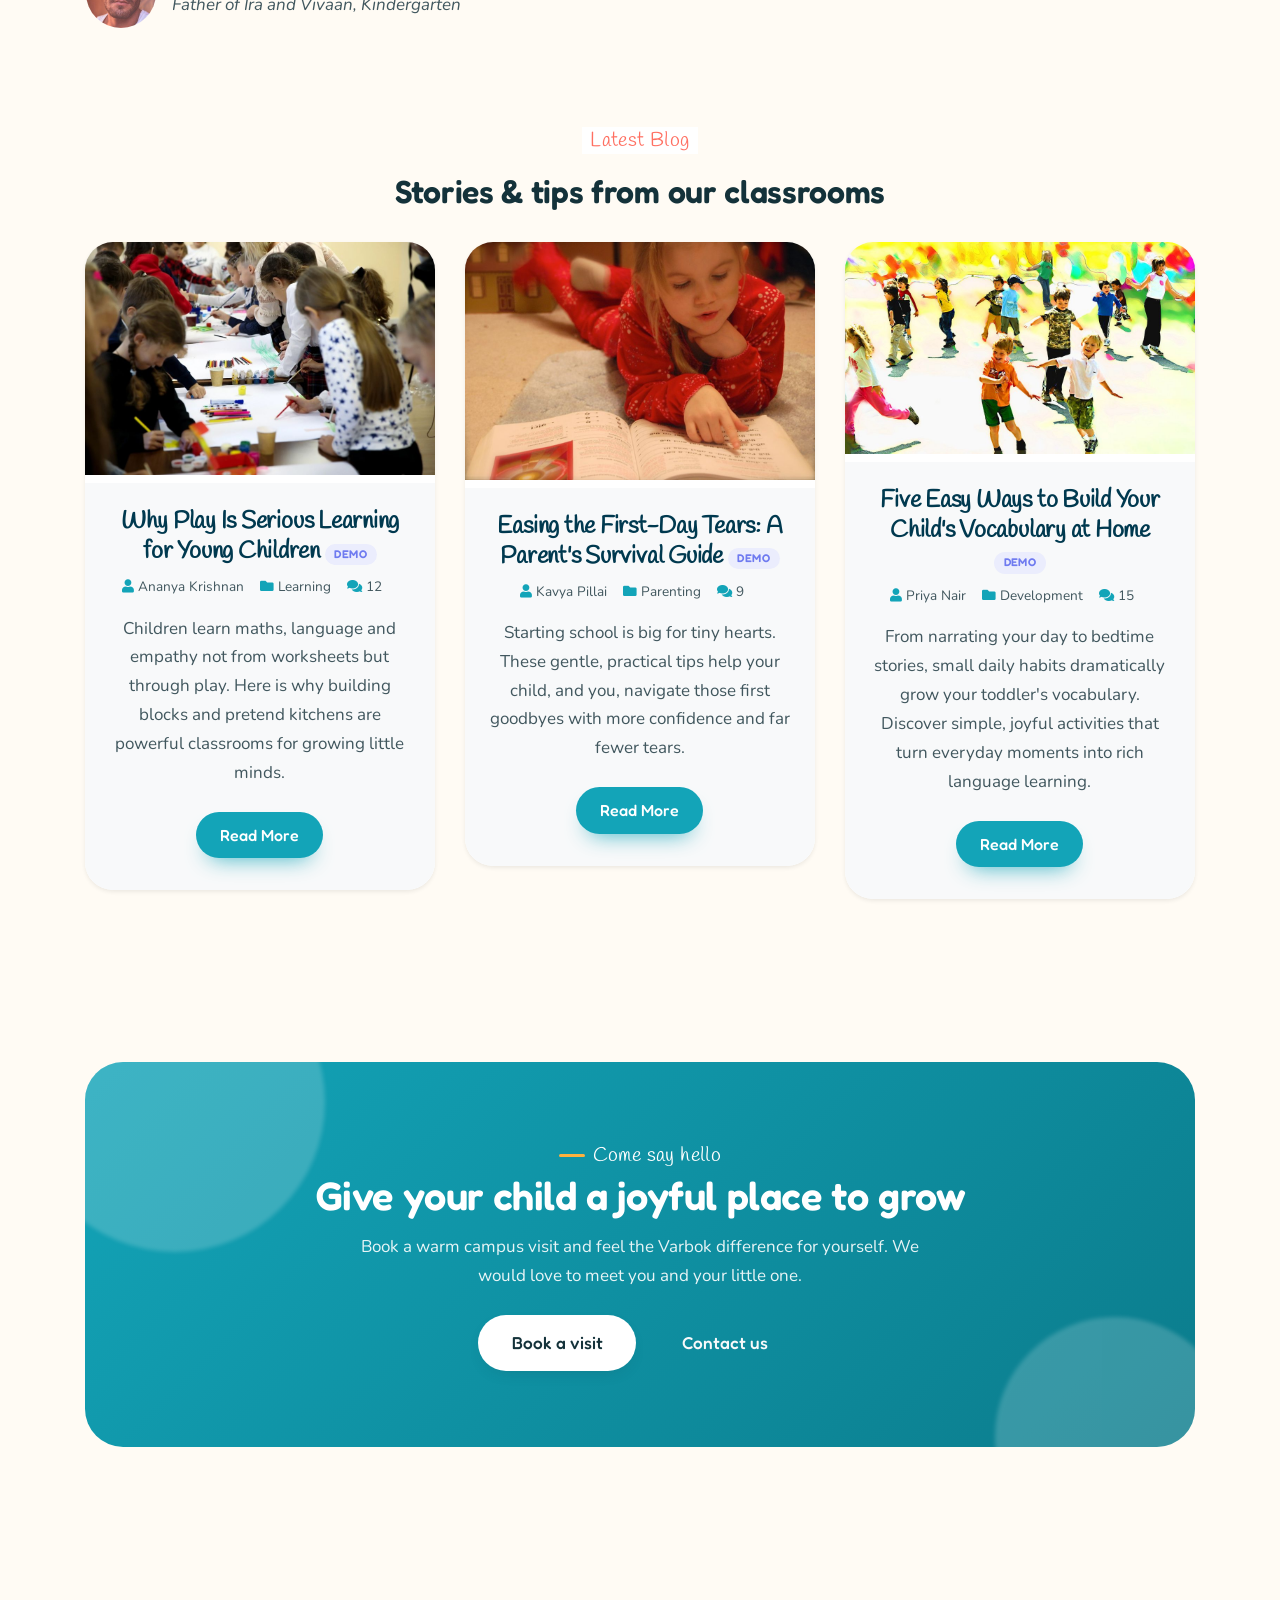
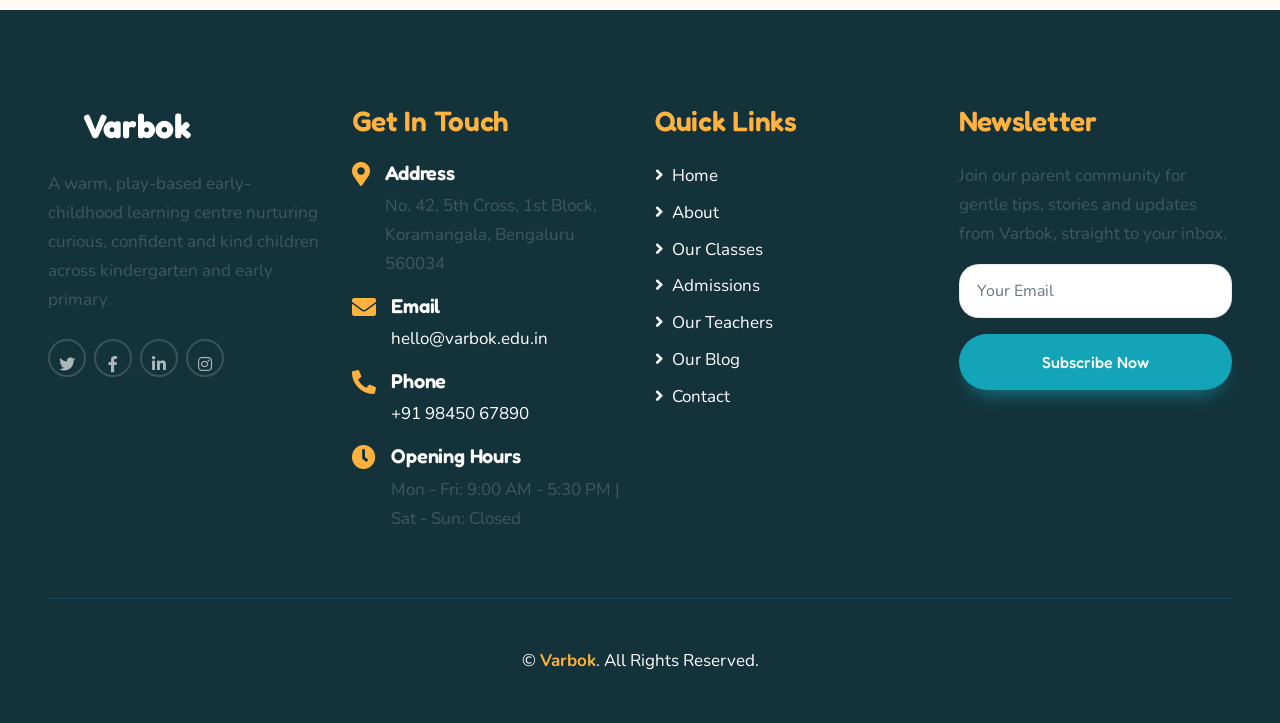
==== commit ee00c5f5: "feat: add Admissions page + site-wide enrichments New page / tab - admissions.html: a full Admission" ====
--- a/index.html
+++ b/index.html
@@ -131,19 +131,19 @@
           style="padding: 2.6rem 1rem; box-shadow: var(--shadow-sm);"
         >
           <div class="col-6 col-lg-3 mb-4 mb-lg-0 stat">
-            <div class="num">12<span class="plus">+</span></div>
+            <div class="num"><span class="count" data-target="12">12</span><span class="plus">+</span></div>
             <div class="label">Years of joyful learning</div>
           </div>
           <div class="col-6 col-lg-3 mb-4 mb-lg-0 stat">
-            <div class="num">500<span class="plus">+</span></div>
+            <div class="num"><span class="count" data-target="500">500</span><span class="plus">+</span></div>
             <div class="label">Happy families</div>
           </div>
           <div class="col-6 col-lg-3 stat">
-            <div class="num">25<span class="plus">+</span></div>
+            <div class="num"><span class="count" data-target="25">25</span><span class="plus">+</span></div>
             <div class="label">Caring educators</div>
           </div>
           <div class="col-6 col-lg-3 stat">
-            <div class="num">15<span class="plus">+</span></div>
+            <div class="num"><span class="count" data-target="15">15</span><span class="plus">+</span></div>
             <div class="label">Activities each week</div>
           </div>
         </div>
--- a/css/varbok.css
+++ b/css/varbok.css
@@ -553,5 +553,65 @@
   html { scroll-behavior: auto; }
   .js .reveal { opacity: 1 !important; transform: none !important; transition: none !important; }
   .hero-art, .hero-chip, .hero-blob { animation: none !important; }
-  .btn:hover, .card-hover:hover, .facility:hover { transform: none !important; }
-}
+  .btn:hover, .card-hover:hover, .facility:hover, .fab-btn:hover { transform: none !important; }
+}
+
+/* ---- Announcement bar -------------------------------------------------- */
+.announce {
+  background: linear-gradient(90deg, var(--teal-700), var(--teal));
+  color: #fff;
+  font-family: var(--font-display);
+  font-weight: 500;
+  font-size: 0.92rem;
+}
+.announce .container { padding: 0.5rem 1rem; gap: 0.4rem 0.85rem; }
+.announce-cta { color: #fff; font-weight: 600; text-decoration: underline; }
+.announce-cta:hover { color: var(--amber); }
+.announce-close {
+  background: none; border: none; color: rgba(255, 255, 255, 0.85);
+  font-size: 1.35rem; line-height: 1; cursor: pointer; padding: 0 0.25rem;
+}
+.announce-close:hover { color: #fff; }
+.announce.is-hidden { display: none; }
+
+/* ---- Floating quick-contact (WhatsApp + call) ------------------------- */
+.floating-contact {
+  position: fixed; left: 22px; bottom: 22px; z-index: 1040;
+  display: flex; flex-direction: column; gap: 12px;
+}
+.fab-btn {
+  width: 54px; height: 54px; border-radius: 50%;
+  display: grid; place-items: center; color: #fff; font-size: 1.5rem;
+  box-shadow: var(--shadow);
+  transition: transform 0.25s var(--ease-spring);
+}
+.fab-btn:hover { transform: translateY(-4px) scale(1.05); color: #fff; }
+.fab-wa { background: #25d366; }
+.fab-call { background: var(--teal); }
+@media (max-width: 575.98px) {
+  .floating-contact { left: 14px; bottom: 14px; }
+  .fab-btn { width: 48px; height: 48px; font-size: 1.3rem; }
+}
+
+/* ---- Admissions page: process steps, fee table, checklist ------------- */
+.step-num {
+  width: 52px; height: 52px; border-radius: 50%;
+  display: grid; place-items: center; margin: 0 auto 1rem;
+  font-family: var(--font-display); font-weight: 600; font-size: 1.35rem;
+  color: #fff; background: linear-gradient(145deg, var(--teal), var(--teal-600));
+  box-shadow: 0 10px 20px -10px rgba(19, 164, 184, 0.8);
+}
+.fee-table {
+  width: 100%; border-collapse: separate; border-spacing: 0;
+  background: var(--surface); border-radius: var(--r-lg);
+  overflow: hidden; box-shadow: var(--shadow-sm);
+}
+.fee-table th {
+  background: var(--teal); color: #fff;
+  font-family: var(--font-display); font-weight: 600;
+  padding: 1rem 1.1rem; text-align: left;
+}
+.fee-table td { padding: 0.95rem 1.1rem; border-top: 1px solid var(--line); }
+.fee-table tbody tr:nth-child(even) td { background: var(--soft); }
+.included-list li { padding: 0.55rem 0; display: flex; align-items: flex-start; }
+.included-list i { color: var(--leaf); margin-right: 0.8rem; margin-top: 0.25rem; }
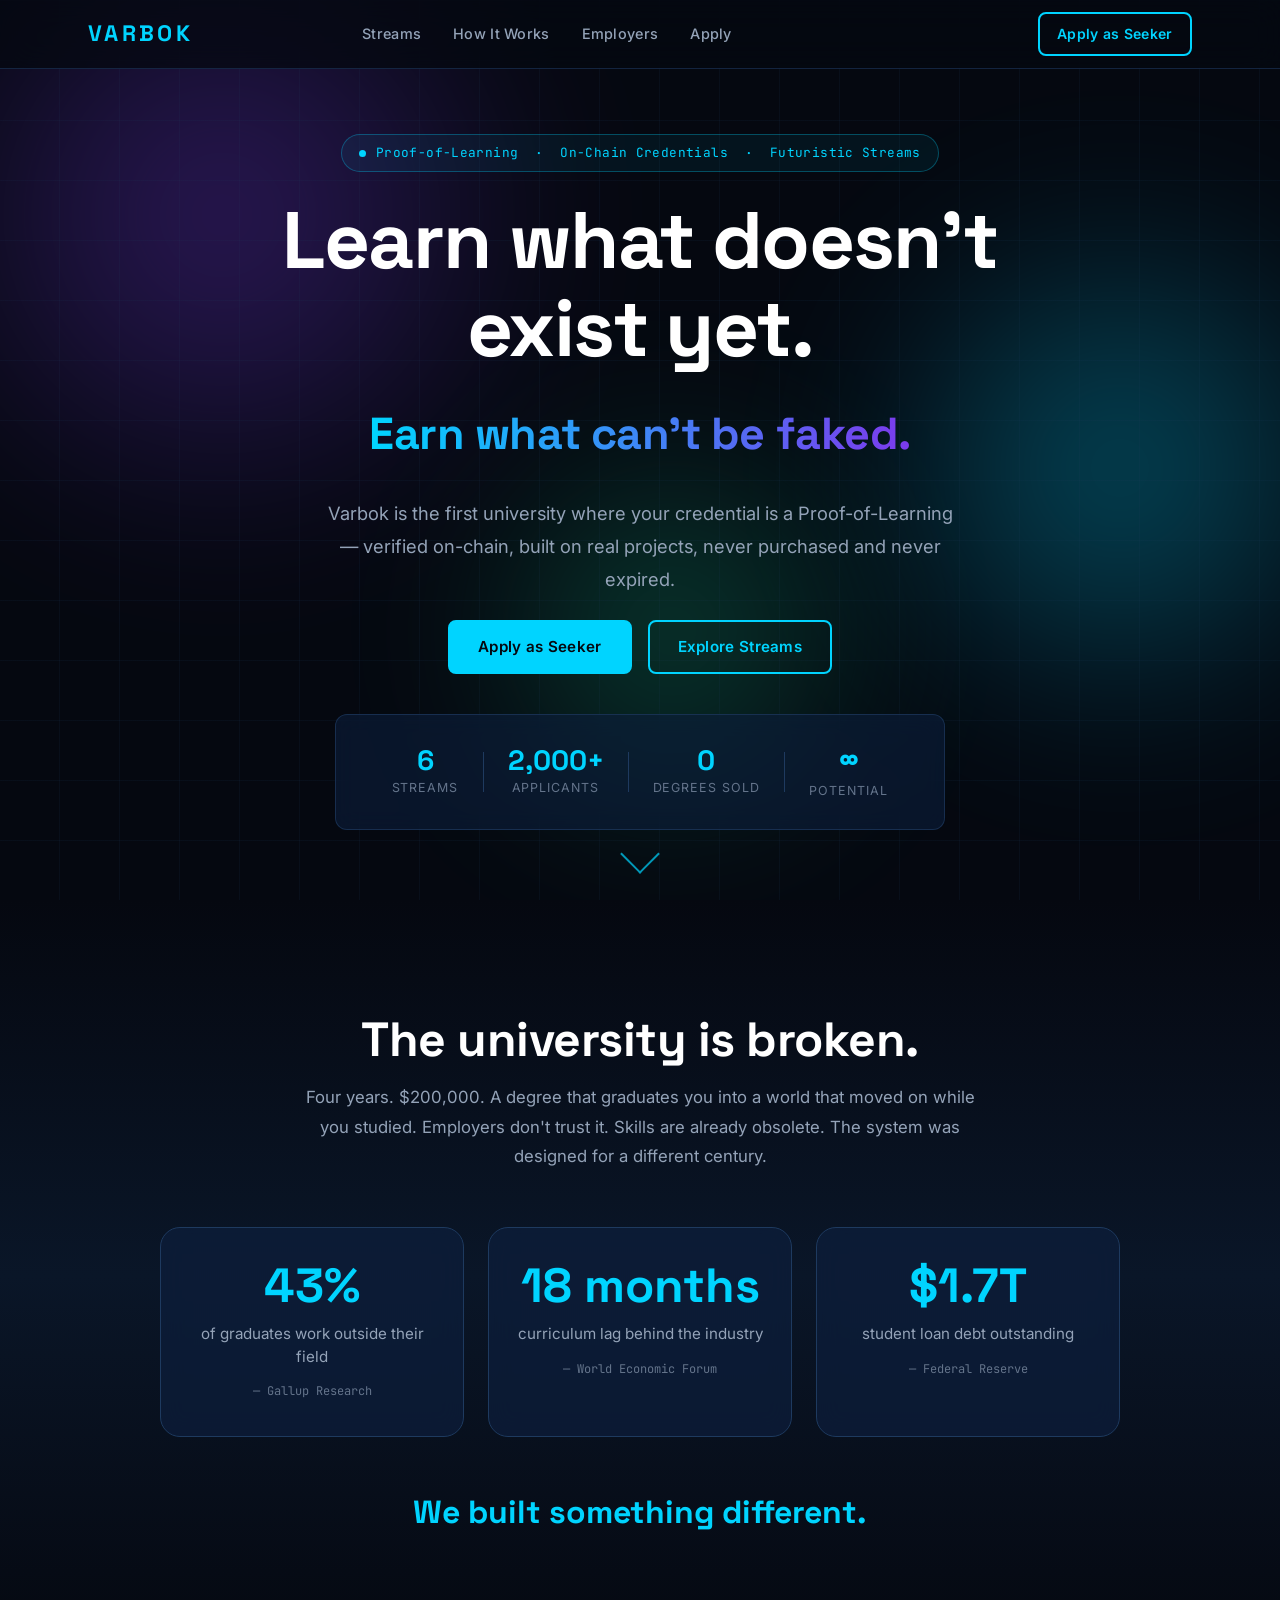
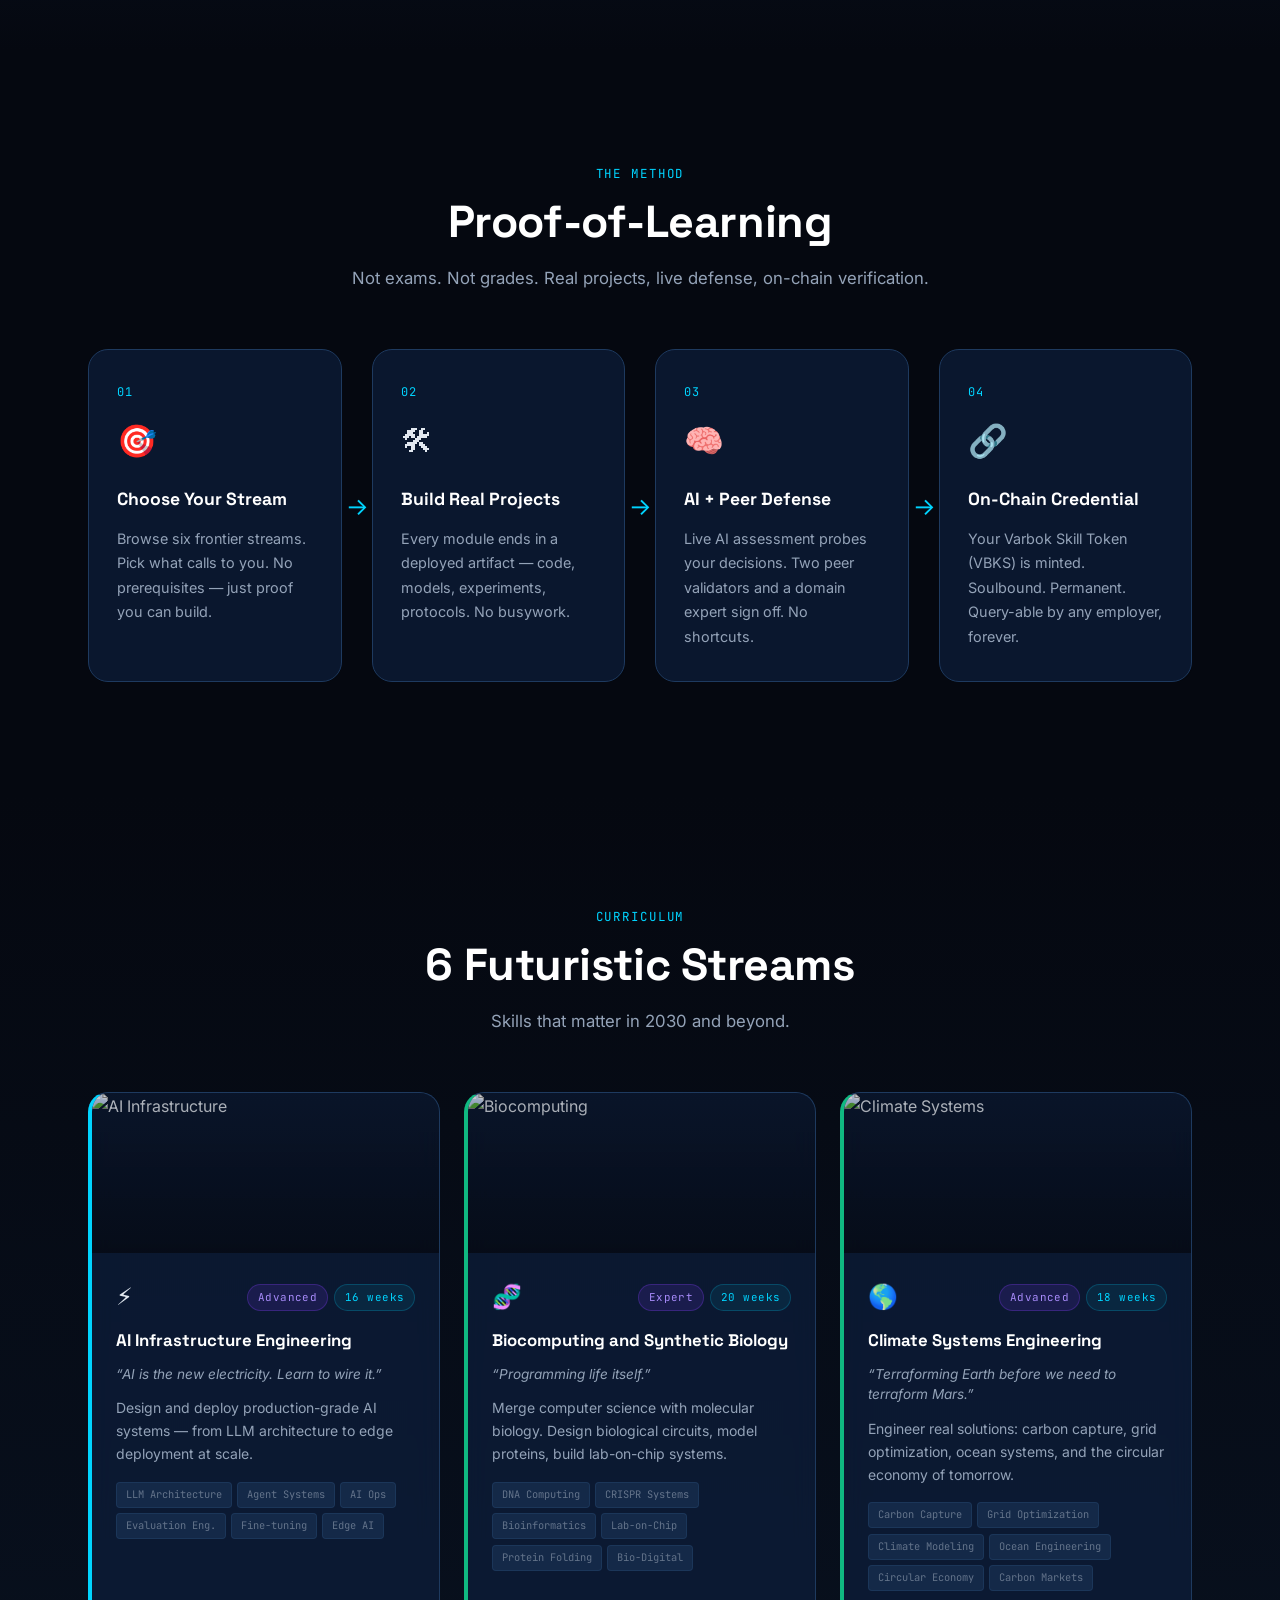
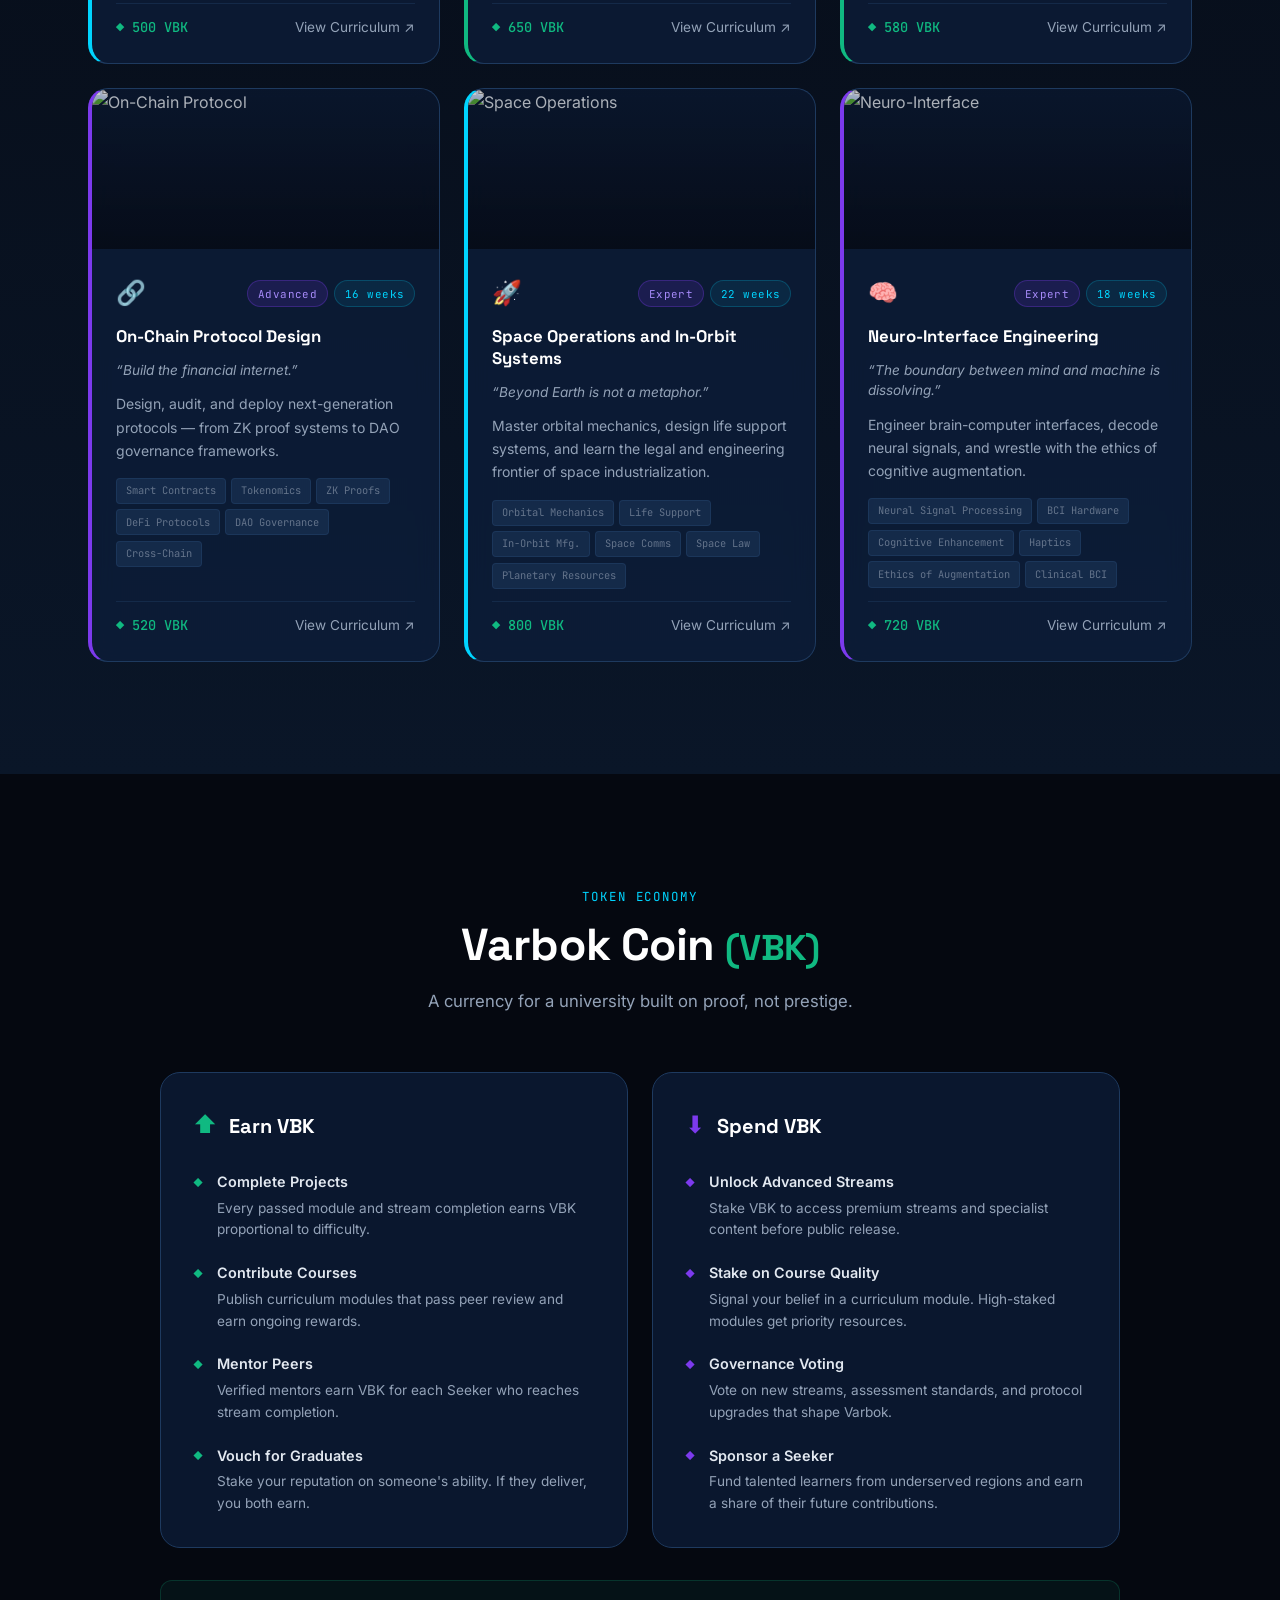
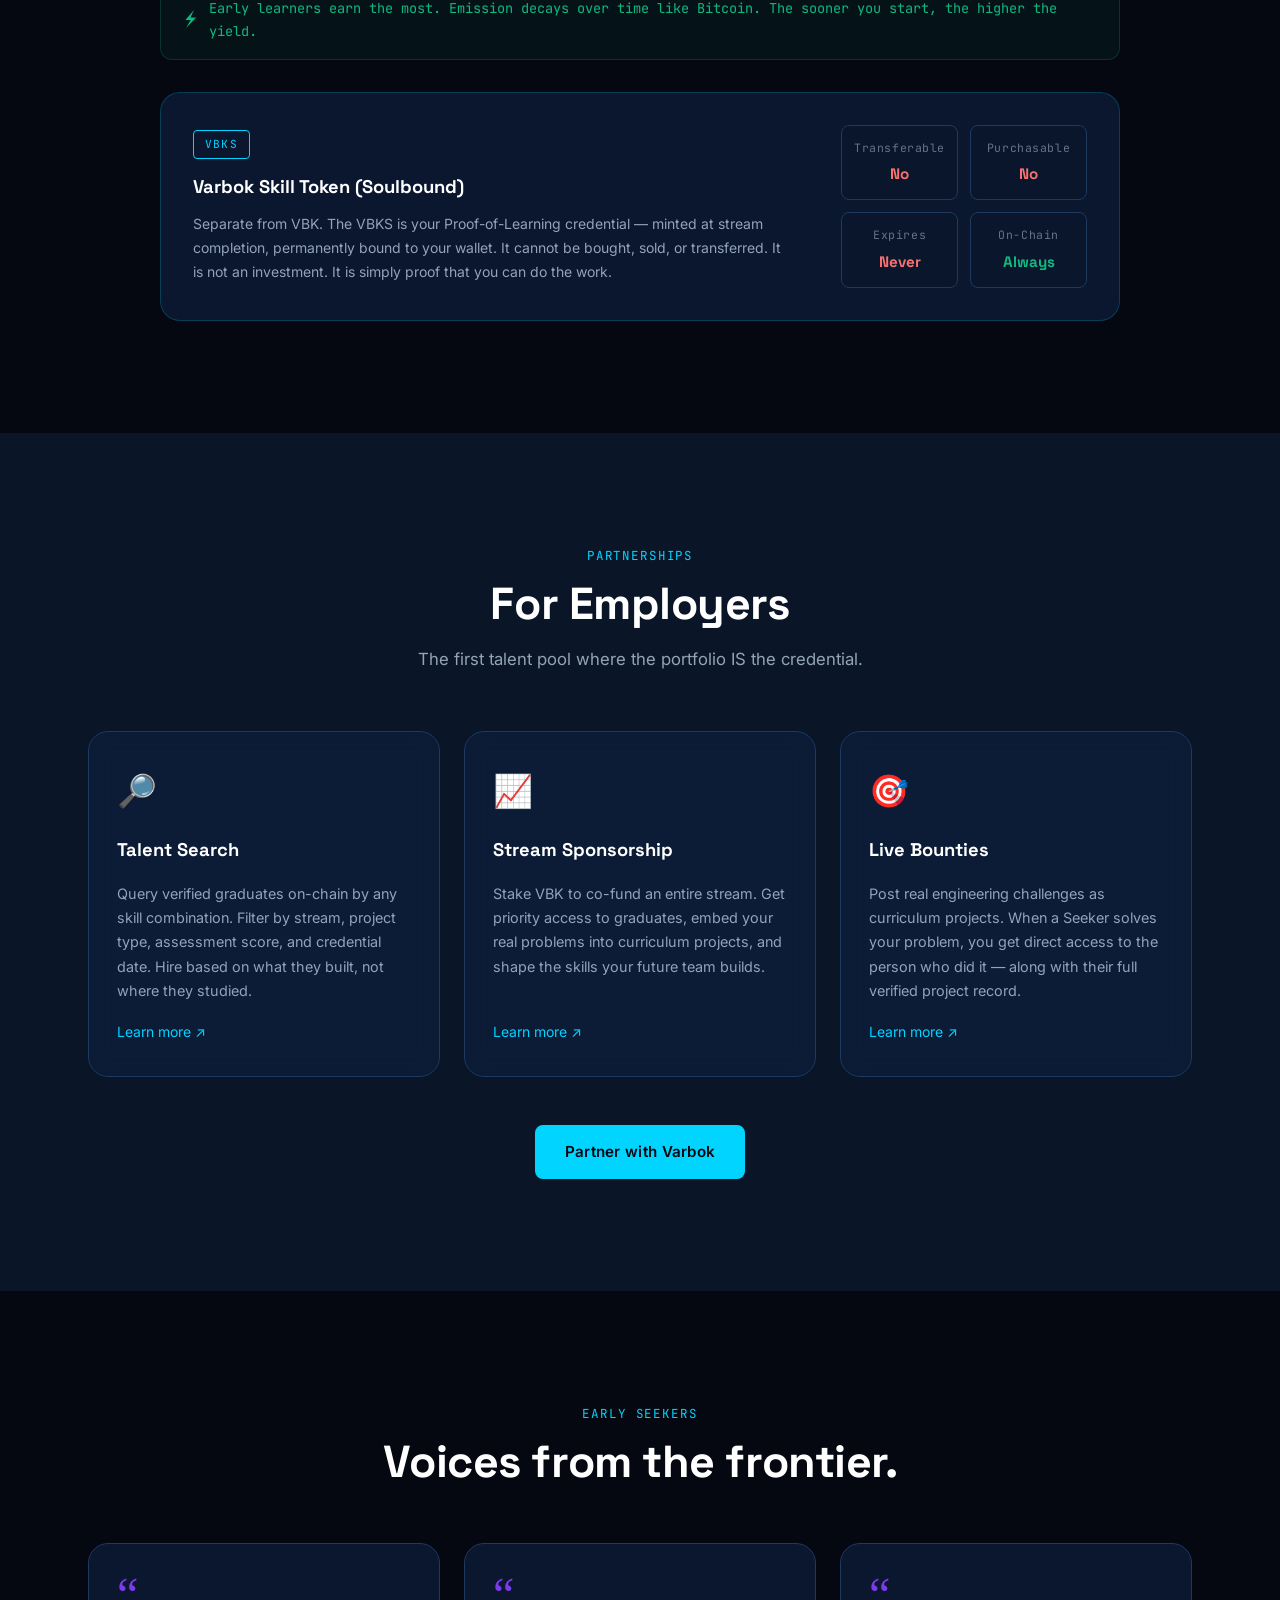
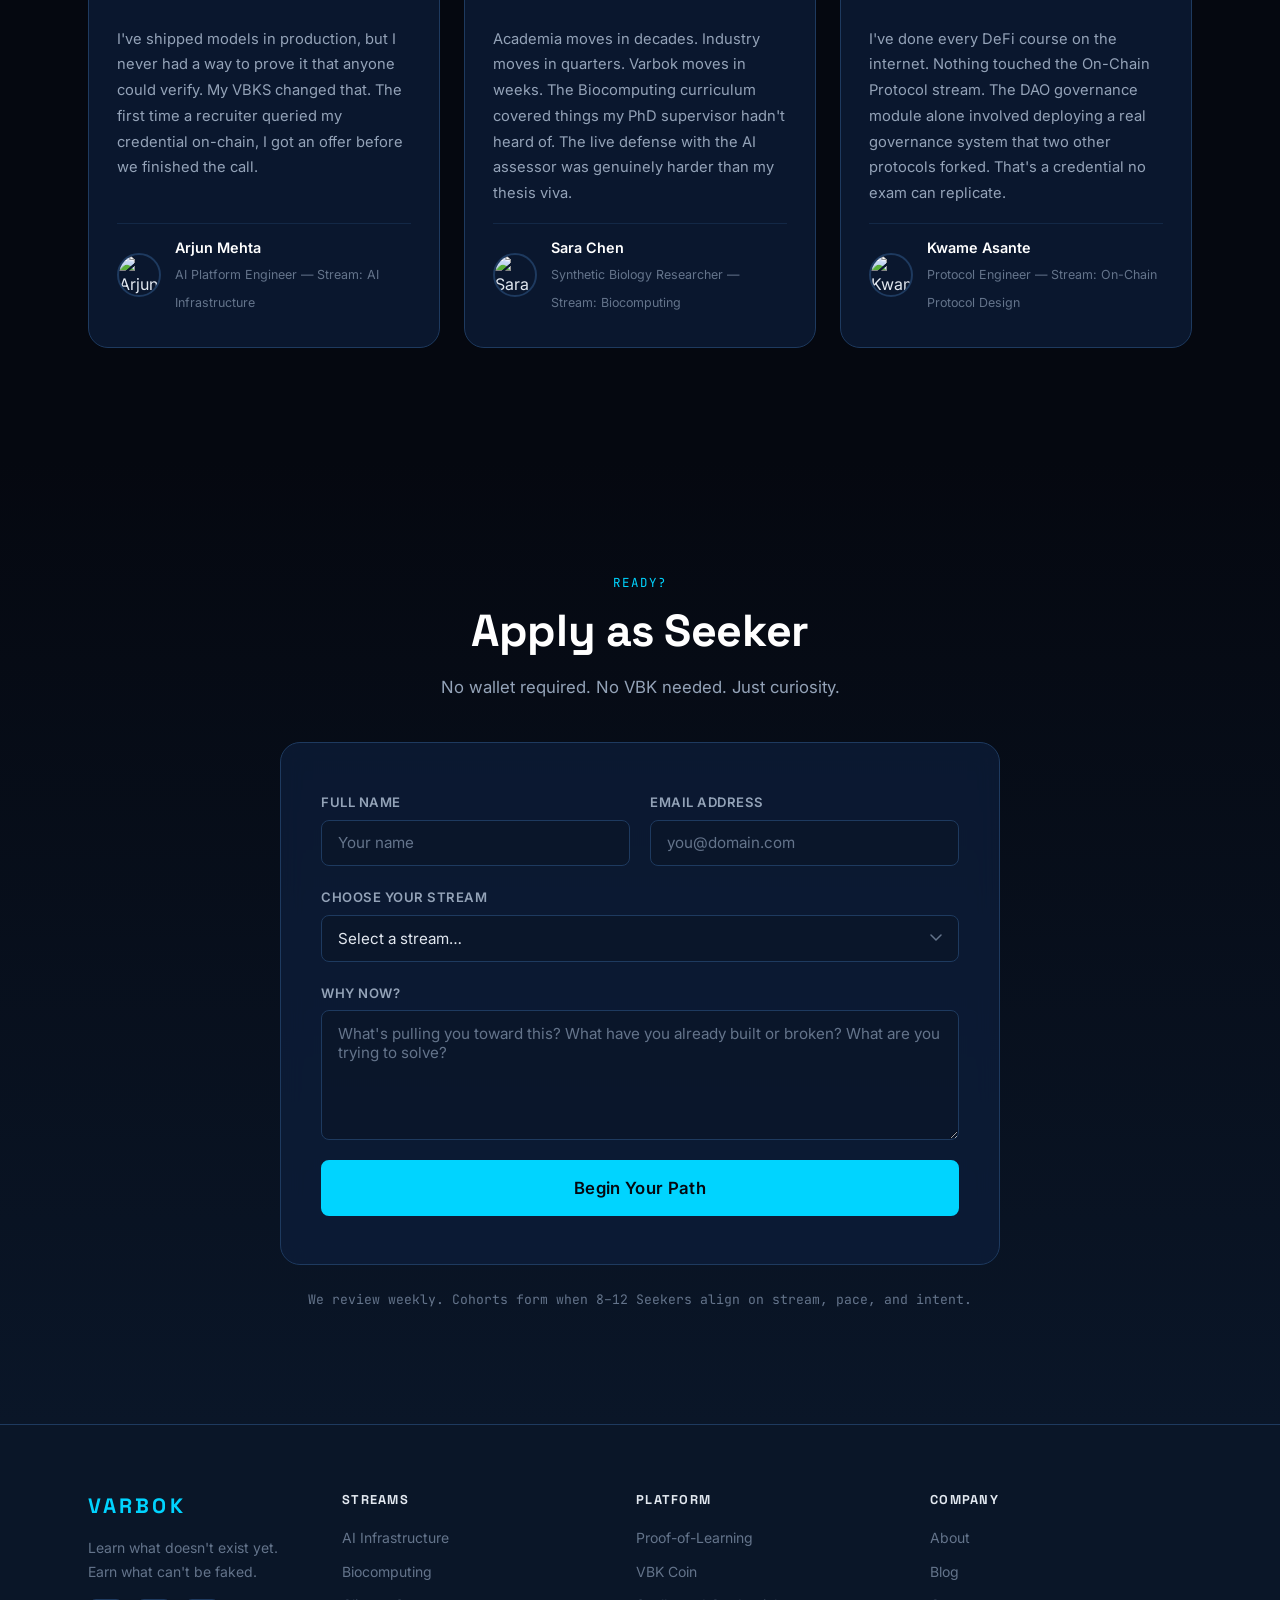
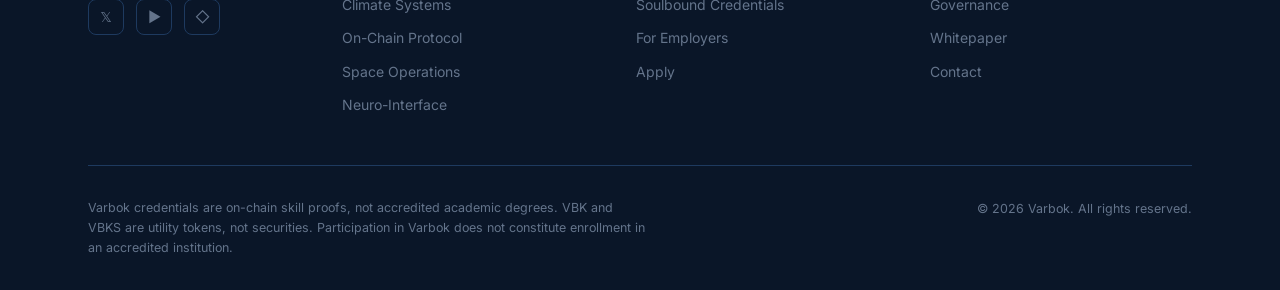
==== commit 7b0bc31c: "feat: build Varbok landing page — futuristic blockchain university" ====
--- a/index.html
+++ b/index.html
@@ -1,1054 +1,665 @@
 <!DOCTYPE html>
 <html lang="en">
-  <head>
-    <meta charset="utf-8" />
-    <title>Varbok | Play-Based Early Learning in Bengaluru</title>
-    <meta content="width=device-width, initial-scale=1.0" name="viewport" />
-    <meta
-      content="Varbok is a warm, play-based early-childhood learning centre in Bengaluru, nurturing curious, confident and kind children through playgroup, nursery and kindergarten."
-      name="description"
-    />
-
-    <!-- Open Graph -->
-    <meta property="og:title" content="Varbok | Play-Based Early Learning in Bengaluru" />
-    <meta
-      property="og:description"
-      content="A warm, play-based early-childhood learning centre nurturing curious, confident and kind children across kindergarten and early primary."
-    />
-    <meta property="og:type" content="website" />
-    <meta property="og:image" content="img/header.png" />
-    <meta property="og:url" content="https://teamvarbok.github.io/index.html" />
-
-    <!-- Favicon -->
-    <link href="img/favicon.ico" rel="icon" />
-
-    <!-- Google Web Fonts -->
-    <link rel="preconnect" href="https://fonts.googleapis.com" />
-    <link rel="preconnect" href="https://fonts.gstatic.com" crossorigin />
-    <link
-      href="https://fonts.googleapis.com/css2?family=Fredoka:wght@400;500;600;700&family=Handlee&family=Nunito:wght@400;600;700;800&display=swap"
-      rel="stylesheet"
-    />
-
-    <!-- Font Awesome -->
-    <link
-      href="https://cdnjs.cloudflare.com/ajax/libs/font-awesome/5.10.0/css/all.min.css"
-      rel="stylesheet"
-    />
-
-    <!-- Flaticon Font -->
-    <link href="lib/flaticon/font/flaticon.css" rel="stylesheet" />
-
-    <!-- Libraries Stylesheet -->
-    <link href="lib/owlcarousel/assets/owl.carousel.min.css" rel="stylesheet" />
-
-    <!-- Bootstrap base + Varbok "Joyful Premium" design system -->
-    <link href="css/style.css" rel="stylesheet" />
-    <link href="css/varbok.css" rel="stylesheet" />
-
-    <!-- Enable progressive scroll-reveal only when JS is available -->
-    <script>
-      document.documentElement.classList.add("js");
-    </script>
-  </head>
-
-  <body>
-    <!-- Navbar (injected from partials/navbar.html) -->
-    <div data-include="partials/navbar.html"></div>
-
-    <!-- Hero -->
-    <header class="hero">
-      <div
-        class="blob-deco"
-        style="width: 360px; height: 360px; background: var(--coral-50); top: -90px; left: -100px;"
-      ></div>
-      <div
-        class="blob-deco"
-        style="width: 260px; height: 260px; background: var(--amber-50); bottom: -80px; right: 6%;"
-      ></div>
-      <div class="container position-relative">
-        <div class="row align-items-center">
-          <div class="col-lg-6 text-center text-lg-left reveal">
-            <span class="eyebrow">Where little hearts learn to bloom</span>
-            <h1>
-              Joyful beginnings for India's
-              <span class="hl">youngest learners</span>
-            </h1>
-            <p class="lead mb-4">
-              At Varbok, every day blends play, discovery and care, so your
-              child grows confident, curious and kind, one happy little step at
-              a time.
-            </p>
-            <div
-              class="d-flex flex-wrap justify-content-center justify-content-lg-start"
-              style="gap: 0.8rem;"
-            >
-              <a href="#book-a-seat" class="btn btn-primary btn-lg">Book a visit</a>
-              <a href="class.html" class="btn btn-outline-primary btn-lg"
-                >Explore classes</a
-              >
-            </div>
-            <div class="hero-trust">
-              <div class="avatars" aria-hidden="true">
-                <img src="img/testimonial-1.jpg" alt="" loading="lazy" />
-                <img src="img/testimonial-2.jpg" alt="" loading="lazy" />
-                <img src="img/testimonial-3.jpg" alt="" loading="lazy" />
-                <img src="img/testimonial-4.jpg" alt="" loading="lazy" />
-              </div>
-              <small>Loved by <strong>500+ families</strong><br />across Bengaluru</small>
-            </div>
-          </div>
-          <div class="col-lg-6">
-            <div class="hero-art-wrap reveal d2">
-              <div class="hero-blob" aria-hidden="true"></div>
-              <img
-                class="img-fluid hero-art"
-                src="img/header1.png"
-                alt="Joyful illustration of a young learner reading and discovering at Varbok"
-                width="600"
-                height="600"
-              />
-              <span class="hero-chip c1" aria-hidden="true"
-                ><i class="fas fa-star"></i
-              ></span>
-              <span class="hero-chip c2" aria-hidden="true"
-                ><i class="fas fa-palette"></i
-              ></span>
-              <span class="hero-chip c3" aria-hidden="true"
-                ><i class="fas fa-music"></i
-              ></span>
-            </div>
-          </div>
-        </div>
-      </div>
-    </header>
-
-    <!-- Stats -->
-    <section class="section py-0" style="margin-top: -1.5rem;">
+<head>
+  <meta charset="UTF-8" />
+  <meta name="viewport" content="width=device-width, initial-scale=1.0" />
+  <title>Varbok — Learn What Doesn't Exist Yet</title>
+  <meta name="description" content="Varbok is the first university where your credential is a Proof-of-Learning — verified on-chain, built on real projects, never purchased and never expired." />
+  <link rel="preconnect" href="https://fonts.googleapis.com" />
+  <link rel="preconnect" href="https://fonts.gstatic.com" crossorigin />
+  <link href="https://fonts.googleapis.com/css2?family=Space+Grotesk:wght@400;600;700&family=Inter:wght@400;500;600&family=JetBrains+Mono:wght@400;500&display=swap" rel="stylesheet" />
+  <link rel="stylesheet" href="styles.css" />
+</head>
+<body>
+
+  <!-- NAV -->
+  <header class="nav" id="nav">
+    <div class="nav-inner">
+      <a href="#" class="nav-logo">VARBOK</a>
+      <nav class="nav-links" aria-label="Main navigation">
+        <a href="#streams" class="nav-link">Streams</a>
+        <a href="#how-it-works" class="nav-link">How It Works</a>
+        <a href="#employers" class="nav-link">Employers</a>
+        <a href="#apply" class="nav-link">Apply</a>
+      </nav>
+      <a href="#apply" class="btn btn-ghost btn-sm nav-cta">Apply as Seeker</a>
+      <button class="hamburger" id="hamburger" aria-label="Open menu" aria-expanded="false">
+        <span></span><span></span><span></span>
+      </button>
+    </div>
+  </header>
+
+  <!-- MOBILE MENU OVERLAY -->
+  <div class="mobile-menu" id="mobile-menu" aria-hidden="true">
+    <button class="mobile-menu-close" id="mobile-menu-close" aria-label="Close menu">&times;</button>
+    <nav class="mobile-nav">
+      <a href="#streams" class="mobile-nav-link">Streams</a>
+      <a href="#how-it-works" class="mobile-nav-link">How It Works</a>
+      <a href="#employers" class="mobile-nav-link">Employers</a>
+      <a href="#apply" class="mobile-nav-link">Apply</a>
+      <a href="#apply" class="btn btn-primary" style="margin-top:1.5rem;">Apply as Seeker</a>
+    </nav>
+  </div>
+
+  <main>
+
+    <!-- HERO -->
+    <section class="hero" id="hero">
+      <div class="hero-grid-overlay"></div>
+      <div class="hero-blobs">
+        <div class="blob blob-1"></div>
+        <div class="blob blob-2"></div>
+        <div class="blob blob-3"></div>
+      </div>
+      <div class="container hero-content">
+        <div class="hero-badge fade-in">
+          <span class="badge-dot"></span>
+          Proof-of-Learning &nbsp;·&nbsp; On-Chain Credentials &nbsp;·&nbsp; Futuristic Streams
+        </div>
+        <h1 class="hero-h1 fade-in">Learn what doesn't<br />exist yet.</h1>
+        <h2 class="hero-h2 fade-in">Earn what can't be faked.</h2>
+        <p class="hero-desc fade-in">
+          Varbok is the first university where your credential is a Proof-of-Learning —
+          verified on-chain, built on real projects, never purchased and never expired.
+        </p>
+        <div class="hero-cta fade-in">
+          <a href="#apply" class="btn btn-primary">Apply as Seeker</a>
+          <a href="#streams" class="btn btn-ghost">Explore Streams</a>
+        </div>
+        <div class="hero-stats fade-in">
+          <div class="stat-item">
+            <span class="stat-num" data-target="6">0</span>
+            <span class="stat-label">Streams</span>
+          </div>
+          <div class="stat-divider"></div>
+          <div class="stat-item">
+            <span class="stat-num" data-target="2000" data-suffix="+">0</span>
+            <span class="stat-label">Applicants</span>
+          </div>
+          <div class="stat-divider"></div>
+          <div class="stat-item">
+            <span class="stat-num" data-target="0">0</span>
+            <span class="stat-label">Degrees Sold</span>
+          </div>
+          <div class="stat-divider"></div>
+          <div class="stat-item">
+            <span class="stat-num stat-infinity">&infin;</span>
+            <span class="stat-label">Potential</span>
+          </div>
+        </div>
+      </div>
+      <a href="#problem" class="scroll-indicator" aria-label="Scroll down">
+        <div class="scroll-arrow"></div>
+      </a>
+    </section>
+
+    <!-- THE PROBLEM -->
+    <section class="problem" id="problem">
       <div class="container">
-        <div
-          class="row text-center bg-soft section-rounded reveal"
-          style="padding: 2.6rem 1rem; box-shadow: var(--shadow-sm);"
-        >
-          <div class="col-6 col-lg-3 mb-4 mb-lg-0 stat">
-            <div class="num"><span class="count" data-target="12">12</span><span class="plus">+</span></div>
-            <div class="label">Years of joyful learning</div>
-          </div>
-          <div class="col-6 col-lg-3 mb-4 mb-lg-0 stat">
-            <div class="num"><span class="count" data-target="500">500</span><span class="plus">+</span></div>
-            <div class="label">Happy families</div>
-          </div>
-          <div class="col-6 col-lg-3 stat">
-            <div class="num"><span class="count" data-target="25">25</span><span class="plus">+</span></div>
-            <div class="label">Caring educators</div>
-          </div>
-          <div class="col-6 col-lg-3 stat">
-            <div class="num"><span class="count" data-target="15">15</span><span class="plus">+</span></div>
-            <div class="label">Activities each week</div>
-          </div>
-        </div>
-      </div>
-    </section>
-
-    <!-- Facilities -->
-    <section class="section">
+        <div class="problem-header fade-in">
+          <h2 class="section-title">The university is broken.</h2>
+          <p class="section-sub">
+            Four years. $200,000. A degree that graduates you into a world that moved on while you studied.
+            Employers don't trust it. Skills are already obsolete. The system was designed for a different century.
+          </p>
+        </div>
+        <div class="problem-stats">
+          <div class="problem-stat-card glass-card fade-in">
+            <span class="problem-num">43%</span>
+            <p class="problem-stat-label">of graduates work outside their field</p>
+            <span class="problem-source">— Gallup Research</span>
+          </div>
+          <div class="problem-stat-card glass-card fade-in">
+            <span class="problem-num">18 months</span>
+            <p class="problem-stat-label">curriculum lag behind the industry</p>
+            <span class="problem-source">— World Economic Forum</span>
+          </div>
+          <div class="problem-stat-card glass-card fade-in">
+            <span class="problem-num">$1.7T</span>
+            <p class="problem-stat-label">student loan debt outstanding</p>
+            <span class="problem-source">— Federal Reserve</span>
+          </div>
+        </div>
+        <p class="problem-close fade-in">We built something different.</p>
+      </div>
+    </section>
+
+    <!-- PROOF OF LEARNING -->
+    <section class="how-it-works" id="how-it-works">
       <div class="container">
-        <div class="section-head text-center mx-auto mb-5 reveal">
-          <span class="eyebrow justify-content-center">Everything under one roof</span>
-          <h2>A joyful world built around your child</h2>
-          <p>
-            Thoughtfully designed spaces and gentle care that help little ones
-            feel safe, seen and excited to learn every single day.
-          </p>
-        </div>
-        <div class="row">
-          <div class="col-lg-4 col-md-6 pb-1 reveal">
-            <div class="facility d-flex">
-              <span class="icon-chip chip-teal">
-                <i class="flaticon-050-fence" aria-hidden="true"></i>
-              </span>
-              <div class="pl-4">
-                <h3 class="h4">Safe Outdoor Play</h3>
-                <p class="m-0">
-                  Fenced, soft-surface play gardens with age-appropriate climbers
-                  and swings, where children build strength, balance and
-                  confidence under the watchful eye of trained caregivers.
-                </p>
-              </div>
-            </div>
-          </div>
-          <div class="col-lg-4 col-md-6 pb-1 reveal d1">
-            <div class="facility d-flex">
-              <span class="icon-chip chip-coral">
-                <i class="flaticon-022-drum" aria-hidden="true"></i>
-              </span>
-              <div class="pl-4">
-                <h3 class="h4">Music &amp; Movement</h3>
-                <p class="m-0">
-                  Daily rhythm circles with drums, shakers and song help little
-                  ones develop language, coordination and self-expression,
-                  turning every morning into a joyful celebration of sound.
-                </p>
-              </div>
-            </div>
-          </div>
-          <div class="col-lg-4 col-md-6 pb-1 reveal d2">
-            <div class="facility d-flex">
-              <span class="icon-chip chip-amber">
-                <i class="flaticon-030-crayons" aria-hidden="true"></i>
-              </span>
-              <div class="pl-4">
-                <h3 class="h4">Arts &amp; Crafts Studio</h3>
-                <p class="m-0">
-                  A colourful, mess-friendly studio where children paint, mould
-                  and create freely, strengthening fine-motor skills, imagination
-                  and the quiet pride of making something with their own hands.
-                </p>
-              </div>
-            </div>
-          </div>
-          <div class="col-lg-4 col-md-6 pb-1 reveal">
-            <div class="facility d-flex">
-              <span class="icon-chip chip-violet">
-                <i class="flaticon-017-toy-car" aria-hidden="true"></i>
-              </span>
-              <div class="pl-4">
-                <h3 class="h4">Safe Transport</h3>
-                <p class="m-0">
-                  GPS-tracked, attendant-supervised vans with trained drivers
-                  ferry children door to door, giving busy parents complete peace
-                  of mind on every single journey to and from Varbok.
-                </p>
-              </div>
-            </div>
-          </div>
-          <div class="col-lg-4 col-md-6 pb-1 reveal d1">
-            <div class="facility d-flex">
-              <span class="icon-chip chip-leaf">
-                <i class="flaticon-025-sandwich" aria-hidden="true"></i>
-              </span>
-              <div class="pl-4">
-                <h3 class="h4">Healthy Meals</h3>
-                <p class="m-0">
-                  Freshly cooked, home-style vegetarian meals and snacks, planned
-                  by a nutritionist, nourish growing bodies while gently teaching
-                  children healthy eating habits and happy mealtime manners.
-                </p>
-              </div>
-            </div>
-          </div>
-          <div class="col-lg-4 col-md-6 pb-1 reveal d2">
-            <div class="facility d-flex">
-              <span class="icon-chip chip-coral">
-                <i class="flaticon-047-backpack" aria-hidden="true"></i>
-              </span>
-              <div class="pl-4">
-                <h3 class="h4">Learning Trips</h3>
-                <p class="m-0">
-                  Guided outings to farms, parks and bakeries bring lessons to
-                  life, letting children explore the real world, build vocabulary
-                  and discover wonder far beyond the classroom walls.
-                </p>
-              </div>
-            </div>
-          </div>
-        </div>
-      </div>
-    </section>
-
-    <!-- About -->
-    <div class="container-fluid py-5">
+        <div class="section-header fade-in">
+          <div class="section-eyebrow">The Method</div>
+          <h2 class="section-title">Proof-of-Learning</h2>
+          <p class="section-sub">Not exams. Not grades. Real projects, live defense, on-chain verification.</p>
+        </div>
+        <div class="steps-flow">
+          <div class="step-card glass-card fade-in">
+            <div class="step-number">01</div>
+            <div class="step-icon">&#127919;</div>
+            <h3 class="step-title">Choose Your Stream</h3>
+            <p class="step-desc">Browse six frontier streams. Pick what calls to you. No prerequisites — just proof you can build.</p>
+          </div>
+          <div class="step-arrow fade-in">&#8594;</div>
+          <div class="step-card glass-card fade-in">
+            <div class="step-number">02</div>
+            <div class="step-icon">&#128736;</div>
+            <h3 class="step-title">Build Real Projects</h3>
+            <p class="step-desc">Every module ends in a deployed artifact — code, models, experiments, protocols. No busywork.</p>
+          </div>
+          <div class="step-arrow fade-in">&#8594;</div>
+          <div class="step-card glass-card fade-in">
+            <div class="step-number">03</div>
+            <div class="step-icon">&#129504;</div>
+            <h3 class="step-title">AI + Peer Defense</h3>
+            <p class="step-desc">Live AI assessment probes your decisions. Two peer validators and a domain expert sign off. No shortcuts.</p>
+          </div>
+          <div class="step-arrow fade-in">&#8594;</div>
+          <div class="step-card glass-card fade-in">
+            <div class="step-number">04</div>
+            <div class="step-icon">&#128279;</div>
+            <h3 class="step-title">On-Chain Credential</h3>
+            <p class="step-desc">Your Varbok Skill Token (VBKS) is minted. Soulbound. Permanent. Query-able by any employer, forever.</p>
+          </div>
+        </div>
+      </div>
+    </section>
+
+    <!-- STREAMS -->
+    <section class="streams" id="streams">
       <div class="container">
-        <div class="row align-items-center reveal">
-          <div class="col-lg-5">
-            <img
-              class="img-fluid rounded-xl mb-5 mb-lg-0"
-              src="img/about-1.jpg"
-              alt="A Varbok caregiver reading a storybook to attentive young children"
-              loading="lazy"
-            />
-          </div>
-          <div class="col-lg-7">
-            <p class="section-title pr-5">
-              <span class="pr-2">Learn About Us</span>
-            </p>
-            <h2 class="mb-4">A second home where childhood comes first</h2>
-            <p>
-              Varbok began in 2014 in a sunlit Bengaluru bungalow, founded by
-              three Indian educators who believed childhood should be felt before
-              it is measured. After years inside rigid classrooms, they dreamed
-              of a place where children could climb, paint, sing and ask a
-              hundred questions without ever being told to sit still and stay
-              quiet.
-            </p>
-            <div class="row pt-2 pb-4">
-              <div class="col-6 col-md-4">
-                <img
-                  class="img-fluid rounded-xl"
-                  src="img/about-2.jpg"
-                  alt="Toddlers exploring colourful learning toys at Varbok"
-                  loading="lazy"
-                />
-              </div>
-              <div class="col-6 col-md-8">
-                <ul class="list-inline m-0">
-                  <li class="py-2 border-top border-bottom">
-                    <i class="fa fa-check text-primary mr-3"></i>Play-based
-                    learning that sparks curiosity
-                  </li>
-                  <li class="py-2 border-bottom">
-                    <i class="fa fa-check text-primary mr-3"></i>CCTV-monitored,
-                    fully fenced campuses
-                  </li>
-                  <li class="py-2 border-bottom">
-                    <i class="fa fa-check text-primary mr-3"></i>Trained, caring
-                    teachers who know every child
-                  </li>
-                </ul>
-              </div>
-            </div>
-            <a href="about.html" class="btn btn-primary mt-2 py-2 px-4">Learn More</a>
-          </div>
-        </div>
+        <div class="section-header fade-in">
+          <div class="section-eyebrow">Curriculum</div>
+          <h2 class="section-title">6 Futuristic Streams</h2>
+          <p class="section-sub">Skills that matter in 2030 and beyond.</p>
+        </div>
+        <div class="streams-grid">
+
+          <!-- Stream 1: AI Infrastructure -->
+          <article class="stream-card glass-card fade-in" style="--stream-color:#00d4ff;">
+            <div class="stream-img-wrap">
+              <img src="https://picsum.photos/seed/stream-ai/400/200" alt="AI Infrastructure" loading="lazy" />
+              <div class="stream-img-overlay"></div>
+            </div>
+            <div class="stream-body">
+              <div class="stream-top">
+                <span class="stream-icon">&#9889;</span>
+                <div class="stream-badges">
+                  <span class="badge badge-level">Advanced</span>
+                  <span class="badge badge-weeks">16 weeks</span>
+                </div>
+              </div>
+              <h3 class="stream-name">AI Infrastructure Engineering</h3>
+              <p class="stream-tagline">&ldquo;AI is the new electricity. Learn to wire it.&rdquo;</p>
+              <p class="stream-desc">Design and deploy production-grade AI systems — from LLM architecture to edge deployment at scale.</p>
+              <div class="stream-modules">
+                <span class="module-tag">LLM Architecture</span>
+                <span class="module-tag">Agent Systems</span>
+                <span class="module-tag">AI Ops</span>
+                <span class="module-tag">Evaluation Eng.</span>
+                <span class="module-tag">Fine-tuning</span>
+                <span class="module-tag">Edge AI</span>
+              </div>
+              <div class="stream-footer">
+                <span class="vbk-reward">&#9670; 500 VBK</span>
+                <a href="#apply" class="stream-link">View Curriculum &#8599;</a>
+              </div>
+            </div>
+          </article>
+
+          <!-- Stream 2: Biocomputing -->
+          <article class="stream-card glass-card fade-in" style="--stream-color:#10b981;">
+            <div class="stream-img-wrap">
+              <img src="https://picsum.photos/seed/stream-bio/400/200" alt="Biocomputing" loading="lazy" />
+              <div class="stream-img-overlay"></div>
+            </div>
+            <div class="stream-body">
+              <div class="stream-top">
+                <span class="stream-icon">&#129516;</span>
+                <div class="stream-badges">
+                  <span class="badge badge-level">Expert</span>
+                  <span class="badge badge-weeks">20 weeks</span>
+                </div>
+              </div>
+              <h3 class="stream-name">Biocomputing and Synthetic Biology</h3>
+              <p class="stream-tagline">&ldquo;Programming life itself.&rdquo;</p>
+              <p class="stream-desc">Merge computer science with molecular biology. Design biological circuits, model proteins, build lab-on-chip systems.</p>
+              <div class="stream-modules">
+                <span class="module-tag">DNA Computing</span>
+                <span class="module-tag">CRISPR Systems</span>
+                <span class="module-tag">Bioinformatics</span>
+                <span class="module-tag">Lab-on-Chip</span>
+                <span class="module-tag">Protein Folding</span>
+                <span class="module-tag">Bio-Digital</span>
+              </div>
+              <div class="stream-footer">
+                <span class="vbk-reward">&#9670; 650 VBK</span>
+                <a href="#apply" class="stream-link">View Curriculum &#8599;</a>
+              </div>
+            </div>
+          </article>
+
+          <!-- Stream 3: Climate -->
+          <article class="stream-card glass-card fade-in" style="--stream-color:#10b981;">
+            <div class="stream-img-wrap">
+              <img src="https://picsum.photos/seed/stream-climate/400/200" alt="Climate Systems" loading="lazy" />
+              <div class="stream-img-overlay"></div>
+            </div>
+            <div class="stream-body">
+              <div class="stream-top">
+                <span class="stream-icon">&#127758;</span>
+                <div class="stream-badges">
+                  <span class="badge badge-level">Advanced</span>
+                  <span class="badge badge-weeks">18 weeks</span>
+                </div>
+              </div>
+              <h3 class="stream-name">Climate Systems Engineering</h3>
+              <p class="stream-tagline">&ldquo;Terraforming Earth before we need to terraform Mars.&rdquo;</p>
+              <p class="stream-desc">Engineer real solutions: carbon capture, grid optimization, ocean systems, and the circular economy of tomorrow.</p>
+              <div class="stream-modules">
+                <span class="module-tag">Carbon Capture</span>
+                <span class="module-tag">Grid Optimization</span>
+                <span class="module-tag">Climate Modeling</span>
+                <span class="module-tag">Ocean Engineering</span>
+                <span class="module-tag">Circular Economy</span>
+                <span class="module-tag">Carbon Markets</span>
+              </div>
+              <div class="stream-footer">
+                <span class="vbk-reward">&#9670; 580 VBK</span>
+                <a href="#apply" class="stream-link">View Curriculum &#8599;</a>
+              </div>
+            </div>
+          </article>
+
+          <!-- Stream 4: On-Chain Protocol -->
+          <article class="stream-card glass-card fade-in" style="--stream-color:#7c3aed;">
+            <div class="stream-img-wrap">
+              <img src="https://picsum.photos/seed/stream-defi/400/200" alt="On-Chain Protocol" loading="lazy" />
+              <div class="stream-img-overlay"></div>
+            </div>
+            <div class="stream-body">
+              <div class="stream-top">
+                <span class="stream-icon">&#128279;</span>
+                <div class="stream-badges">
+                  <span class="badge badge-level">Advanced</span>
+                  <span class="badge badge-weeks">16 weeks</span>
+                </div>
+              </div>
+              <h3 class="stream-name">On-Chain Protocol Design</h3>
+              <p class="stream-tagline">&ldquo;Build the financial internet.&rdquo;</p>
+              <p class="stream-desc">Design, audit, and deploy next-generation protocols — from ZK proof systems to DAO governance frameworks.</p>
+              <div class="stream-modules">
+                <span class="module-tag">Smart Contracts</span>
+                <span class="module-tag">Tokenomics</span>
+                <span class="module-tag">ZK Proofs</span>
+                <span class="module-tag">DeFi Protocols</span>
+                <span class="module-tag">DAO Governance</span>
+                <span class="module-tag">Cross-Chain</span>
+              </div>
+              <div class="stream-footer">
+                <span class="vbk-reward">&#9670; 520 VBK</span>
+                <a href="#apply" class="stream-link">View Curriculum &#8599;</a>
+              </div>
+            </div>
+          </article>
+
+          <!-- Stream 5: Space -->
+          <article class="stream-card glass-card fade-in" style="--stream-color:#00d4ff;">
+            <div class="stream-img-wrap">
+              <img src="https://picsum.photos/seed/stream-space/400/200" alt="Space Operations" loading="lazy" />
+              <div class="stream-img-overlay"></div>
+            </div>
+            <div class="stream-body">
+              <div class="stream-top">
+                <span class="stream-icon">&#128640;</span>
+                <div class="stream-badges">
+                  <span class="badge badge-level">Expert</span>
+                  <span class="badge badge-weeks">22 weeks</span>
+                </div>
+              </div>
+              <h3 class="stream-name">Space Operations and In-Orbit Systems</h3>
+              <p class="stream-tagline">&ldquo;Beyond Earth is not a metaphor.&rdquo;</p>
+              <p class="stream-desc">Master orbital mechanics, design life support systems, and learn the legal and engineering frontier of space industrialization.</p>
+              <div class="stream-modules">
+                <span class="module-tag">Orbital Mechanics</span>
+                <span class="module-tag">Life Support</span>
+                <span class="module-tag">In-Orbit Mfg.</span>
+                <span class="module-tag">Space Comms</span>
+                <span class="module-tag">Space Law</span>
+                <span class="module-tag">Planetary Resources</span>
+              </div>
+              <div class="stream-footer">
+                <span class="vbk-reward">&#9670; 800 VBK</span>
+                <a href="#apply" class="stream-link">View Curriculum &#8599;</a>
+              </div>
+            </div>
+          </article>
+
+          <!-- Stream 6: Neuro-Interface -->
+          <article class="stream-card glass-card fade-in" style="--stream-color:#7c3aed;">
+            <div class="stream-img-wrap">
+              <img src="https://picsum.photos/seed/stream-neuro/400/200" alt="Neuro-Interface" loading="lazy" />
+              <div class="stream-img-overlay"></div>
+            </div>
+            <div class="stream-body">
+              <div class="stream-top">
+                <span class="stream-icon">&#129504;</span>
+                <div class="stream-badges">
+                  <span class="badge badge-level">Expert</span>
+                  <span class="badge badge-weeks">18 weeks</span>
+                </div>
+              </div>
+              <h3 class="stream-name">Neuro-Interface Engineering</h3>
+              <p class="stream-tagline">&ldquo;The boundary between mind and machine is dissolving.&rdquo;</p>
+              <p class="stream-desc">Engineer brain-computer interfaces, decode neural signals, and wrestle with the ethics of cognitive augmentation.</p>
+              <div class="stream-modules">
+                <span class="module-tag">Neural Signal Processing</span>
+                <span class="module-tag">BCI Hardware</span>
+                <span class="module-tag">Cognitive Enhancement</span>
+                <span class="module-tag">Haptics</span>
+                <span class="module-tag">Ethics of Augmentation</span>
+                <span class="module-tag">Clinical BCI</span>
+              </div>
+              <div class="stream-footer">
+                <span class="vbk-reward">&#9670; 720 VBK</span>
+                <a href="#apply" class="stream-link">View Curriculum &#8599;</a>
+              </div>
+            </div>
+          </article>
+
+        </div>
+      </div>
+    </section>
+
+    <!-- VBK COIN -->
+    <section class="vbk" id="vbk">
+      <div class="container">
+        <div class="section-header fade-in">
+          <div class="section-eyebrow">Token Economy</div>
+          <h2 class="section-title">Varbok Coin <span class="vbk-ticker">(VBK)</span></h2>
+          <p class="section-sub">A currency for a university built on proof, not prestige.</p>
+        </div>
+        <div class="vbk-split">
+          <div class="vbk-col glass-card fade-in">
+            <div class="vbk-col-header">
+              <span class="vbk-col-icon">&#11014;</span>
+              <h3 class="vbk-col-title">Earn VBK</h3>
+            </div>
+            <ul class="vbk-list">
+              <li class="vbk-list-item">
+                <span class="vbk-bullet">&#9670;</span>
+                <div>
+                  <strong>Complete Projects</strong>
+                  <p>Every passed module and stream completion earns VBK proportional to difficulty.</p>
+                </div>
+              </li>
+              <li class="vbk-list-item">
+                <span class="vbk-bullet">&#9670;</span>
+                <div>
+                  <strong>Contribute Courses</strong>
+                  <p>Publish curriculum modules that pass peer review and earn ongoing rewards.</p>
+                </div>
+              </li>
+              <li class="vbk-list-item">
+                <span class="vbk-bullet">&#9670;</span>
+                <div>
+                  <strong>Mentor Peers</strong>
+                  <p>Verified mentors earn VBK for each Seeker who reaches stream completion.</p>
+                </div>
+              </li>
+              <li class="vbk-list-item">
+                <span class="vbk-bullet">&#9670;</span>
+                <div>
+                  <strong>Vouch for Graduates</strong>
+                  <p>Stake your reputation on someone's ability. If they deliver, you both earn.</p>
+                </div>
+              </li>
+            </ul>
+          </div>
+          <div class="vbk-col glass-card fade-in">
+            <div class="vbk-col-header">
+              <span class="vbk-col-icon spend">&#11015;</span>
+              <h3 class="vbk-col-title">Spend VBK</h3>
+            </div>
+            <ul class="vbk-list">
+              <li class="vbk-list-item">
+                <span class="vbk-bullet spend">&#9670;</span>
+                <div>
+                  <strong>Unlock Advanced Streams</strong>
+                  <p>Stake VBK to access premium streams and specialist content before public release.</p>
+                </div>
+              </li>
+              <li class="vbk-list-item">
+                <span class="vbk-bullet spend">&#9670;</span>
+                <div>
+                  <strong>Stake on Course Quality</strong>
+                  <p>Signal your belief in a curriculum module. High-staked modules get priority resources.</p>
+                </div>
+              </li>
+              <li class="vbk-list-item">
+                <span class="vbk-bullet spend">&#9670;</span>
+                <div>
+                  <strong>Governance Voting</strong>
+                  <p>Vote on new streams, assessment standards, and protocol upgrades that shape Varbok.</p>
+                </div>
+              </li>
+              <li class="vbk-list-item">
+                <span class="vbk-bullet spend">&#9670;</span>
+                <div>
+                  <strong>Sponsor a Seeker</strong>
+                  <p>Fund talented learners from underserved regions and earn a share of their future contributions.</p>
+                </div>
+              </li>
+            </ul>
+          </div>
+        </div>
+        <div class="vbk-emission fade-in">
+          <span class="emission-icon">&#9889;</span>
+          Early learners earn the most. Emission decays over time like Bitcoin. The sooner you start, the higher the yield.
+        </div>
+        <div class="vbks-callout glass-card fade-in">
+          <div class="vbks-left">
+            <span class="vbks-badge">VBKS</span>
+            <h3 class="vbks-title">Varbok Skill Token (Soulbound)</h3>
+            <p class="vbks-desc">Separate from VBK. The VBKS is your Proof-of-Learning credential — minted at stream completion, permanently bound to your wallet. It cannot be bought, sold, or transferred. It is not an investment. It is simply proof that you can do the work.</p>
+          </div>
+          <div class="vbks-right">
+            <div class="vbks-prop">
+              <span class="vbks-prop-label">Transferable</span>
+              <span class="vbks-prop-val no">No</span>
+            </div>
+            <div class="vbks-prop">
+              <span class="vbks-prop-label">Purchasable</span>
+              <span class="vbks-prop-val no">No</span>
+            </div>
+            <div class="vbks-prop">
+              <span class="vbks-prop-label">Expires</span>
+              <span class="vbks-prop-val no">Never</span>
+            </div>
+            <div class="vbks-prop">
+              <span class="vbks-prop-label">On-Chain</span>
+              <span class="vbks-prop-val yes">Always</span>
+            </div>
+          </div>
+        </div>
+      </div>
+    </section>
+
+    <!-- FOR EMPLOYERS -->
+    <section class="employers" id="employers">
+      <div class="container">
+        <div class="section-header fade-in">
+          <div class="section-eyebrow">Partnerships</div>
+          <h2 class="section-title">For Employers</h2>
+          <p class="section-sub">The first talent pool where the portfolio IS the credential.</p>
+        </div>
+        <div class="employers-grid">
+          <div class="employer-card glass-card fade-in">
+            <div class="employer-icon">&#128270;</div>
+            <h3 class="employer-card-title">Talent Search</h3>
+            <p class="employer-card-desc">Query verified graduates on-chain by any skill combination. Filter by stream, project type, assessment score, and credential date. Hire based on what they built, not where they studied.</p>
+            <a href="#apply" class="employer-link">Learn more &#8599;</a>
+          </div>
+          <div class="employer-card glass-card fade-in">
+            <div class="employer-icon">&#128200;</div>
+            <h3 class="employer-card-title">Stream Sponsorship</h3>
+            <p class="employer-card-desc">Stake VBK to co-fund an entire stream. Get priority access to graduates, embed your real problems into curriculum projects, and shape the skills your future team builds.</p>
+            <a href="#apply" class="employer-link">Learn more &#8599;</a>
+          </div>
+          <div class="employer-card glass-card fade-in">
+            <div class="employer-icon">&#127919;</div>
+            <h3 class="employer-card-title">Live Bounties</h3>
+            <p class="employer-card-desc">Post real engineering challenges as curriculum projects. When a Seeker solves your problem, you get direct access to the person who did it — along with their full verified project record.</p>
+            <a href="#apply" class="employer-link">Learn more &#8599;</a>
+          </div>
+        </div>
+        <div class="employer-cta fade-in">
+          <a href="#apply" class="btn btn-primary">Partner with Varbok</a>
+        </div>
+      </div>
+    </section>
+
+    <!-- TESTIMONIALS -->
+    <section class="testimonials" id="testimonials">
+      <div class="container">
+        <div class="section-header fade-in">
+          <div class="section-eyebrow">Early Seekers</div>
+          <h2 class="section-title">Voices from the frontier.</h2>
+        </div>
+        <div class="testimonials-grid">
+          <div class="testimonial-card glass-card fade-in">
+            <div class="testimonial-quote">&#8220;</div>
+            <p class="testimonial-text">I've shipped models in production, but I never had a way to prove it that anyone could verify. My VBKS changed that. The first time a recruiter queried my credential on-chain, I got an offer before we finished the call.</p>
+            <div class="testimonial-author">
+              <img src="https://randomuser.me/api/portraits/men/32.jpg" alt="Arjun Mehta" class="testimonial-avatar" loading="lazy" />
+              <div class="testimonial-info">
+                <strong>Arjun Mehta</strong>
+                <span>AI Platform Engineer &mdash; Stream: AI Infrastructure</span>
+              </div>
+            </div>
+          </div>
+          <div class="testimonial-card glass-card fade-in">
+            <div class="testimonial-quote">&#8220;</div>
+            <p class="testimonial-text">Academia moves in decades. Industry moves in quarters. Varbok moves in weeks. The Biocomputing curriculum covered things my PhD supervisor hadn't heard of. The live defense with the AI assessor was genuinely harder than my thesis viva.</p>
+            <div class="testimonial-author">
+              <img src="https://randomuser.me/api/portraits/women/44.jpg" alt="Sara Chen" class="testimonial-avatar" loading="lazy" />
+              <div class="testimonial-info">
+                <strong>Sara Chen</strong>
+                <span>Synthetic Biology Researcher &mdash; Stream: Biocomputing</span>
+              </div>
+            </div>
+          </div>
+          <div class="testimonial-card glass-card fade-in">
+            <div class="testimonial-quote">&#8220;</div>
+            <p class="testimonial-text">I've done every DeFi course on the internet. Nothing touched the On-Chain Protocol stream. The DAO governance module alone involved deploying a real governance system that two other protocols forked. That's a credential no exam can replicate.</p>
+            <div class="testimonial-author">
+              <img src="https://randomuser.me/api/portraits/men/76.jpg" alt="Kwame Asante" class="testimonial-avatar" loading="lazy" />
+              <div class="testimonial-info">
+                <strong>Kwame Asante</strong>
+                <span>Protocol Engineer &mdash; Stream: On-Chain Protocol Design</span>
+              </div>
+            </div>
+          </div>
+        </div>
+      </div>
+    </section>
+
+    <!-- APPLY -->
+    <section class="apply" id="apply">
+      <div class="container">
+        <div class="apply-inner">
+          <div class="apply-header fade-in">
+            <div class="section-eyebrow">Ready?</div>
+            <h2 class="section-title">Apply as Seeker</h2>
+            <p class="section-sub">No wallet required. No VBK needed. Just curiosity.</p>
+          </div>
+          <form class="apply-form glass-card fade-in" id="apply-form" novalidate>
+            <div class="form-row">
+              <div class="form-group">
+                <label class="form-label" for="name">Full Name</label>
+                <input class="form-input" type="text" id="name" name="name" placeholder="Your name" required />
+              </div>
+              <div class="form-group">
+                <label class="form-label" for="email">Email Address</label>
+                <input class="form-input" type="email" id="email" name="email" placeholder="you@domain.com" required />
+              </div>
+            </div>
+            <div class="form-group">
+              <label class="form-label" for="stream">Choose Your Stream</label>
+              <select class="form-input form-select" id="stream" name="stream" required>
+                <option value="" disabled selected>Select a stream&hellip;</option>
+                <option value="ai">&#9889; AI Infrastructure Engineering</option>
+                <option value="bio">&#129516; Biocomputing and Synthetic Biology</option>
+                <option value="climate">&#127758; Climate Systems Engineering</option>
+                <option value="onchain">&#128279; On-Chain Protocol Design</option>
+                <option value="space">&#128640; Space Operations and In-Orbit Systems</option>
+                <option value="neuro">&#129504; Neuro-Interface Engineering</option>
+              </select>
+            </div>
+            <div class="form-group">
+              <label class="form-label" for="why">Why now?</label>
+              <textarea class="form-input form-textarea" id="why" name="why" placeholder="What's pulling you toward this? What have you already built or broken? What are you trying to solve?" required></textarea>
+            </div>
+            <button type="submit" class="btn btn-primary btn-full">Begin Your Path</button>
+            <div class="form-success" id="form-success" aria-live="polite">
+              <span class="success-icon">&#10003;</span>
+              Application received. We review weekly. You'll hear from us soon.
+            </div>
+          </form>
+          <p class="apply-note fade-in">We review weekly. Cohorts form when 8&ndash;12 Seekers align on stream, pace, and intent.</p>
+        </div>
+      </div>
+    </section>
+
+  </main>
+
+  <!-- FOOTER -->
+  <footer class="footer">
+    <div class="container">
+      <div class="footer-top">
+        <div class="footer-brand">
+          <a href="#" class="footer-logo">VARBOK</a>
+          <p class="footer-tagline">Learn what doesn't exist yet.<br />Earn what can't be faked.</p>
+          <div class="footer-socials">
+            <a href="#" class="social-link" aria-label="Twitter">&#120143;</a>
+            <a href="#" class="social-link" aria-label="GitHub">&#9654;</a>
+            <a href="#" class="social-link" aria-label="Discord">&#9671;</a>
+          </div>
+        </div>
+        <div class="footer-links">
+          <div class="footer-col">
+            <h4 class="footer-col-title">Streams</h4>
+            <a href="#streams" class="footer-link">AI Infrastructure</a>
+            <a href="#streams" class="footer-link">Biocomputing</a>
+            <a href="#streams" class="footer-link">Climate Systems</a>
+            <a href="#streams" class="footer-link">On-Chain Protocol</a>
+            <a href="#streams" class="footer-link">Space Operations</a>
+            <a href="#streams" class="footer-link">Neuro-Interface</a>
+          </div>
+          <div class="footer-col">
+            <h4 class="footer-col-title">Platform</h4>
+            <a href="#how-it-works" class="footer-link">Proof-of-Learning</a>
+            <a href="#vbk" class="footer-link">VBK Coin</a>
+            <a href="#vbk" class="footer-link">Soulbound Credentials</a>
+            <a href="#employers" class="footer-link">For Employers</a>
+            <a href="#apply" class="footer-link">Apply</a>
+          </div>
+          <div class="footer-col">
+            <h4 class="footer-col-title">Company</h4>
+            <a href="#" class="footer-link">About</a>
+            <a href="#" class="footer-link">Blog</a>
+            <a href="#" class="footer-link">Governance</a>
+            <a href="#" class="footer-link">Whitepaper</a>
+            <a href="#" class="footer-link">Contact</a>
+          </div>
+        </div>
+      </div>
+      <div class="footer-bottom">
+        <p class="footer-legal">Varbok credentials are on-chain skill proofs, not accredited academic degrees. VBK and VBKS are utility tokens, not securities. Participation in Varbok does not constitute enrollment in an accredited institution.</p>
+        <p class="footer-copy">&copy; 2026 Varbok. All rights reserved.</p>
       </div>
     </div>
-
-    <!-- Classes -->
-    <div class="container-fluid section bg-soft">
-      <div class="container">
-        <div class="section-head text-center mx-auto pb-2 reveal">
-          <span class="eyebrow justify-content-center">Popular programmes</span>
-          <h2 class="mb-2">Programmes for every little stage</h2>
-          <p>
-            Small groups and big hearts — a nurturing path from first steps to
-            school-ready, designed around how young children truly learn.
-          </p>
-        </div>
-        <div class="row reveal">
-          <div class="col-lg-4 mb-5">
-            <div class="card card-hover border-0 bg-light shadow-sm pb-2">
-              <img
-                class="card-img-top mb-2"
-                src="img/class-1.jpg"
-                alt="Toddlers enjoying sensory play in the Little Explorers Playgroup"
-                loading="lazy"
-              />
-              <div class="card-body text-center">
-                <h3 class="card-title h4">Little Explorers Playgroup</h3>
-                <p class="card-text">
-                  A gentle first step away from home, filled with sensory play,
-                  songs and cuddles. Tiny ones build comfort, curiosity and their
-                  very first friendships.
-                </p>
-              </div>
-              <div class="card-footer bg-transparent py-4 px-5">
-                <div class="row border-bottom">
-                  <div class="col-6 py-1 text-right border-right">
-                    <strong>Age Group</strong>
-                  </div>
-                  <div class="col-6 py-1">1.5 - 2.5 years</div>
-                </div>
-                <div class="row border-bottom">
-                  <div class="col-6 py-1 text-right border-right">
-                    <strong>Total Seats</strong>
-                  </div>
-                  <div class="col-6 py-1">12 seats</div>
-                </div>
-                <div class="row border-bottom">
-                  <div class="col-6 py-1 text-right border-right">
-                    <strong>Class Time</strong>
-                  </div>
-                  <div class="col-6 py-1">9:00 AM - 11:30 AM</div>
-                </div>
-                <div class="row">
-                  <div class="col-6 py-1 text-right border-right">
-                    <strong>Tuition Fee</strong>
-                  </div>
-                  <div class="col-6 py-1">&#8377;6,500 / month</div>
-                </div>
-              </div>
-              <a href="#book-a-seat" class="btn btn-primary btn-cta px-4 mx-auto mb-4">Join Now</a>
-            </div>
-          </div>
-          <div class="col-lg-4 mb-5">
-            <div class="card card-hover border-0 bg-light shadow-sm pb-2">
-              <img
-                class="card-img-top mb-2"
-                src="img/class-2.jpg"
-                alt="Children sharing stories and pretend play in the Curious Buds Nursery"
-                loading="lazy"
-              />
-              <div class="card-body text-center">
-                <h3 class="card-title h4">Curious Buds Nursery</h3>
-                <p class="card-text">
-                  Storytelling, art and pretend play spark language, sharing and
-                  imagination. Children grow more independent while learning
-                  routines, colours, numbers and the joy of discovery.
-                </p>
-              </div>
-              <div class="card-footer bg-transparent py-4 px-5">
-                <div class="row border-bottom">
-                  <div class="col-6 py-1 text-right border-right">
-                    <strong>Age Group</strong>
-                  </div>
-                  <div class="col-6 py-1">2.5 - 3.5 years</div>
-                </div>
-                <div class="row border-bottom">
-                  <div class="col-6 py-1 text-right border-right">
-                    <strong>Total Seats</strong>
-                  </div>
-                  <div class="col-6 py-1">16 seats</div>
-                </div>
-                <div class="row border-bottom">
-                  <div class="col-6 py-1 text-right border-right">
-                    <strong>Class Time</strong>
-                  </div>
-                  <div class="col-6 py-1">9:00 AM - 12:30 PM</div>
-                </div>
-                <div class="row">
-                  <div class="col-6 py-1 text-right border-right">
-                    <strong>Tuition Fee</strong>
-                  </div>
-                  <div class="col-6 py-1">&#8377;8,000 / month</div>
-                </div>
-              </div>
-              <a href="#book-a-seat" class="btn btn-primary btn-cta px-4 mx-auto mb-4">Join Now</a>
-            </div>
-          </div>
-          <div class="col-lg-4 mb-5">
-            <div class="card card-hover border-0 bg-light shadow-sm pb-2">
-              <img
-                class="card-img-top mb-2"
-                src="img/class-3.jpg"
-                alt="Kindergarten children working on hands-on learning projects"
-                loading="lazy"
-              />
-              <div class="card-body text-center">
-                <h3 class="card-title h4">Bright Minds Kindergarten</h3>
-                <p class="card-text">
-                  Phonics, early numbers and hands-on projects prepare confident,
-                  school-ready learners. Through guided play, children build
-                  reading, writing and thinking skills at their own happy pace.
-                </p>
-              </div>
-              <div class="card-footer bg-transparent py-4 px-5">
-                <div class="row border-bottom">
-                  <div class="col-6 py-1 text-right border-right">
-                    <strong>Age Group</strong>
-                  </div>
-                  <div class="col-6 py-1">3.5 - 5 years</div>
-                </div>
-                <div class="row border-bottom">
-                  <div class="col-6 py-1 text-right border-right">
-                    <strong>Total Seats</strong>
-                  </div>
-                  <div class="col-6 py-1">20 seats</div>
-                </div>
-                <div class="row border-bottom">
-                  <div class="col-6 py-1 text-right border-right">
-                    <strong>Class Time</strong>
-                  </div>
-                  <div class="col-6 py-1">9:00 AM - 1:30 PM</div>
-                </div>
-                <div class="row">
-                  <div class="col-6 py-1 text-right border-right">
-                    <strong>Tuition Fee</strong>
-                  </div>
-                  <div class="col-6 py-1">&#8377;9,500 / month</div>
-                </div>
-              </div>
-              <a href="#book-a-seat" class="btn btn-primary btn-cta px-4 mx-auto mb-4">Join Now</a>
-            </div>
-          </div>
-        </div>
-      </div>
-    </div>
-
-    <!-- Book A Seat -->
-    <div class="container-fluid py-5" id="book-a-seat">
-      <div class="container">
-        <div class="row align-items-center">
-          <div class="col-lg-7 mb-5 mb-lg-0">
-            <p class="section-title pr-5">
-              <span class="pr-2">Book A Seat</span>
-            </p>
-            <h2 class="mb-4">Book a seat for your little one</h2>
-            <p>
-              Ready to give your child a joyful, play-filled start? Share a few
-              details and our team will reach out to arrange a warm campus visit,
-              answer your questions and guide you through our simple,
-              paperwork-light enrolment process.
-            </p>
-            <ul class="list-inline m-0">
-              <li class="py-2">
-                <i class="fa fa-check text-success mr-3"></i>A friendly campus
-                tour with your child
-              </li>
-              <li class="py-2">
-                <i class="fa fa-check text-success mr-3"></i>Quick, stress-free
-                enrolment guidance
-              </li>
-              <li class="py-2">
-                <i class="fa fa-check text-success mr-3"></i>Honest answers on
-                fees, timings and safety
-              </li>
-            </ul>
-          </div>
-          <div class="col-lg-5">
-            <div class="card border-0">
-              <div class="card-header bg-secondary text-center p-4">
-                <h3 class="text-white m-0">Book A Seat</h3>
-              </div>
-              <div class="card-body rounded-bottom bg-primary p-5">
-                <form
-                  data-formspree
-                  action="https://formspree.io/f/YOUR_FORM_ID"
-                  method="post"
-                >
-                  <div class="form-group">
-                    <label for="booking-name" class="text-white">Your Name</label>
-                    <input
-                      type="text"
-                      id="booking-name"
-                      name="name"
-                      class="form-control border-0 p-4"
-                      placeholder="Your Name"
-                      required
-                    />
-                  </div>
-                  <div class="form-group">
-                    <label for="booking-email" class="text-white">Your Email</label>
-                    <input
-                      type="email"
-                      id="booking-email"
-                      name="email"
-                      class="form-control border-0 p-4"
-                      placeholder="Your Email"
-                      required
-                    />
-                  </div>
-                  <div class="form-group">
-                    <label for="booking-class" class="text-white">Select A Class</label>
-                    <select
-                      id="booking-class"
-                      name="class"
-                      class="custom-select border-0 px-4"
-                      style="height: 47px"
-                      required
-                    >
-                      <option value="" selected disabled>Select A Class</option>
-                      <option value="Little Explorers Playgroup">Little Explorers Playgroup</option>
-                      <option value="Curious Buds Nursery">Curious Buds Nursery</option>
-                      <option value="Bright Minds Kindergarten">Bright Minds Kindergarten</option>
-                    </select>
-                  </div>
-                  <div>
-                    <button
-                      class="btn btn-secondary btn-block border-0 py-3"
-                      type="submit"
-                    >
-                      Book Now
-                    </button>
-                  </div>
-                  <div class="form-status mt-3 text-white" role="status" aria-live="polite"></div>
-                </form>
-              </div>
-            </div>
-          </div>
-        </div>
-      </div>
-    </div>
-
-    <!-- Team -->
-    <div class="container-fluid pt-5">
-      <div class="container">
-        <div class="text-center pb-2">
-          <p class="section-title px-5">
-            <span class="px-2">Our Teachers</span>
-          </p>
-          <h2 class="mb-4">Meet the people behind the smiles</h2>
-        </div>
-        <div class="row">
-          <div class="col-md-6 col-lg-3 text-center team mb-5">
-            <div class="card-hover h-100 p-3 rounded">
-            <div
-              class="position-relative overflow-hidden mb-4"
-              style="border-radius: 100%"
-            >
-              <img
-                class="img-fluid w-100"
-                src="img/team-1.jpg"
-                alt="Portrait of Ananya Krishnan, Founder and Lead Educator at Varbok"
-                loading="lazy"
-              />
-              <div
-                class="team-social d-flex align-items-center justify-content-center w-100 h-100 position-absolute"
-              >
-                <a
-                  class="coming-soon btn btn-outline-light text-center mr-2 px-0"
-                  style="width: 38px; height: 38px"
-                  href="#"
-                  role="button"
-                  aria-label="Twitter (coming soon)"
-                  title="Coming soon"
-                  ><i class="fab fa-twitter"></i
-                ></a>
-                <a
-                  class="coming-soon btn btn-outline-light text-center mr-2 px-0"
-                  style="width: 38px; height: 38px"
-                  href="#"
-                  role="button"
-                  aria-label="Facebook (coming soon)"
-                  title="Coming soon"
-                  ><i class="fab fa-facebook-f"></i
-                ></a>
-                <a
-                  class="coming-soon btn btn-outline-light text-center px-0"
-                  style="width: 38px; height: 38px"
-                  href="#"
-                  role="button"
-                  aria-label="LinkedIn (coming soon)"
-                  title="Coming soon"
-                  ><i class="fab fa-linkedin-in"></i
-                ></a>
-              </div>
-            </div>
-            <h3 class="h4">Ananya Krishnan</h3>
-            <i>Founder &amp; Lead Educator</i>
-            </div>
-          </div>
-          <div class="col-md-6 col-lg-3 text-center team mb-5">
-            <div class="card-hover h-100 p-3 rounded">
-            <div
-              class="position-relative overflow-hidden mb-4"
-              style="border-radius: 100%"
-            >
-              <img
-                class="img-fluid w-100"
-                src="img/team-2.jpg"
-                alt="Portrait of Rohan Mehta, Co-Founder and Curriculum Head at Varbok"
-                loading="lazy"
-              />
-              <div
-                class="team-social d-flex align-items-center justify-content-center w-100 h-100 position-absolute"
-              >
-                <a
-                  class="coming-soon btn btn-outline-light text-center mr-2 px-0"
-                  style="width: 38px; height: 38px"
-                  href="#"
-                  role="button"
-                  aria-label="Twitter (coming soon)"
-                  title="Coming soon"
-                  ><i class="fab fa-twitter"></i
-                ></a>
-                <a
-                  class="coming-soon btn btn-outline-light text-center mr-2 px-0"
-                  style="width: 38px; height: 38px"
-                  href="#"
-                  role="button"
-                  aria-label="Facebook (coming soon)"
-                  title="Coming soon"
-                  ><i class="fab fa-facebook-f"></i
-                ></a>
-                <a
-                  class="coming-soon btn btn-outline-light text-center px-0"
-                  style="width: 38px; height: 38px"
-                  href="#"
-                  role="button"
-                  aria-label="LinkedIn (coming soon)"
-                  title="Coming soon"
-                  ><i class="fab fa-linkedin-in"></i
-                ></a>
-              </div>
-            </div>
-            <h3 class="h4">Rohan Mehta</h3>
-            <i>Co-Founder &amp; Curriculum Head</i>
-            </div>
-          </div>
-          <div class="col-md-6 col-lg-3 text-center team mb-5">
-            <div class="card-hover h-100 p-3 rounded">
-            <div
-              class="position-relative overflow-hidden mb-4"
-              style="border-radius: 100%"
-            >
-              <img
-                class="img-fluid w-100"
-                src="img/team-3.jpg"
-                alt="Portrait of Priya Nair, Kindergarten Coordinator at Varbok"
-                loading="lazy"
-              />
-              <div
-                class="team-social d-flex align-items-center justify-content-center w-100 h-100 position-absolute"
-              >
-                <a
-                  class="coming-soon btn btn-outline-light text-center mr-2 px-0"
-                  style="width: 38px; height: 38px"
-                  href="#"
-                  role="button"
-                  aria-label="Twitter (coming soon)"
-                  title="Coming soon"
-                  ><i class="fab fa-twitter"></i
-                ></a>
-                <a
-                  class="coming-soon btn btn-outline-light text-center mr-2 px-0"
-                  style="width: 38px; height: 38px"
-                  href="#"
-                  role="button"
-                  aria-label="Facebook (coming soon)"
-                  title="Coming soon"
-                  ><i class="fab fa-facebook-f"></i
-                ></a>
-                <a
-                  class="coming-soon btn btn-outline-light text-center px-0"
-                  style="width: 38px; height: 38px"
-                  href="#"
-                  role="button"
-                  aria-label="LinkedIn (coming soon)"
-                  title="Coming soon"
-                  ><i class="fab fa-linkedin-in"></i
-                ></a>
-              </div>
-            </div>
-            <h3 class="h4">Priya Nair</h3>
-            <i>Kindergarten Coordinator</i>
-            </div>
-          </div>
-          <div class="col-md-6 col-lg-3 text-center team mb-5">
-            <div class="card-hover h-100 p-3 rounded">
-            <div
-              class="position-relative overflow-hidden mb-4"
-              style="border-radius: 100%"
-            >
-              <img
-                class="img-fluid w-100"
-                src="img/team-4.jpg"
-                alt="Portrait of Aditya Sharma, Music and Movement Teacher at Varbok"
-                loading="lazy"
-              />
-              <div
-                class="team-social d-flex align-items-center justify-content-center w-100 h-100 position-absolute"
-              >
-                <a
-                  class="coming-soon btn btn-outline-light text-center mr-2 px-0"
-                  style="width: 38px; height: 38px"
-                  href="#"
-                  role="button"
-                  aria-label="Twitter (coming soon)"
-                  title="Coming soon"
-                  ><i class="fab fa-twitter"></i
-                ></a>
-                <a
-                  class="coming-soon btn btn-outline-light text-center mr-2 px-0"
-                  style="width: 38px; height: 38px"
-                  href="#"
-                  role="button"
-                  aria-label="Facebook (coming soon)"
-                  title="Coming soon"
-                  ><i class="fab fa-facebook-f"></i
-                ></a>
-                <a
-                  class="coming-soon btn btn-outline-light text-center px-0"
-                  style="width: 38px; height: 38px"
-                  href="#"
-                  role="button"
-                  aria-label="LinkedIn (coming soon)"
-                  title="Coming soon"
-                  ><i class="fab fa-linkedin-in"></i
-                ></a>
-              </div>
-            </div>
-            <h3 class="h4">Aditya Sharma</h3>
-            <i>Music &amp; Movement Teacher</i>
-            </div>
-          </div>
-        </div>
-      </div>
-    </div>
-
-    <!-- Testimonial -->
-    <div class="container-fluid py-5">
-      <div class="container p-0">
-        <div class="text-center pb-2">
-          <p class="section-title px-5">
-            <span class="px-2">Testimonial</span>
-          </p>
-          <h2 class="mb-4">What parents say about Varbok</h2>
-        </div>
-        <div
-          class="owl-carousel testimonial-carousel"
-          aria-label="Parent testimonials"
-          aria-roledescription="carousel"
-        >
-          <div class="testimonial-item px-3">
-            <div class="bg-light shadow-sm rounded mb-4 p-4">
-              <i class="fas fa-quote-left text-primary mr-3" aria-hidden="true"></i>
-              My daughter cried every morning at her old school. At Varbok, she
-              runs in smiling. The teachers truly know each child, and she has
-              blossomed into a confident, chatty little girl.
-            </div>
-            <div class="d-flex align-items-center">
-              <img
-                class="rounded-circle"
-                src="img/testimonial-1.jpg"
-                style="width: 70px; height: 70px"
-                alt="Deepika Rao, mother of a Varbok nursery child"
-                loading="lazy"
-                width="70"
-                height="70"
-              />
-              <div class="pl-3">
-                <h4 class="h5 mb-0">Deepika Rao</h4>
-                <i>Mother of Aarav, Nursery</i>
-              </div>
-            </div>
-          </div>
-          <div class="testimonial-item px-3">
-            <div class="bg-light shadow-sm rounded mb-4 p-4">
-              <i class="fas fa-quote-left text-primary mr-3" aria-hidden="true"></i>
-              What I love most is the safety and communication. Daily updates,
-              photos, CCTV access and warm teachers who genuinely care. As a
-              working father, Varbok gives me complete peace of mind every day.
-            </div>
-            <div class="d-flex align-items-center">
-              <img
-                class="rounded-circle"
-                src="img/testimonial-2.jpg"
-                style="width: 70px; height: 70px"
-                alt="Sandeep Kulkarni, father of a Varbok kindergarten child"
-                loading="lazy"
-                width="70"
-                height="70"
-              />
-              <div class="pl-3">
-                <h4 class="h5 mb-0">Sandeep Kulkarni</h4>
-                <i>Father of Anika, Kindergarten</i>
-              </div>
-            </div>
-          </div>
-          <div class="testimonial-item px-3">
-            <div class="bg-light shadow-sm rounded mb-4 p-4">
-              <i class="fas fa-quote-left text-primary mr-3" aria-hidden="true"></i>
-              Varbok is not just a school, it is a second family. My son learns
-              through play, eats his vegetables happily, and comes home singing
-              new songs. We could not have asked for more.
-            </div>
-            <div class="d-flex align-items-center">
-              <img
-                class="rounded-circle"
-                src="img/testimonial-3.jpg"
-                style="width: 70px; height: 70px"
-                alt="Fatima Sheikh, mother of a Varbok playgroup child"
-                loading="lazy"
-                width="70"
-                height="70"
-              />
-              <div class="pl-3">
-                <h4 class="h5 mb-0">Fatima Sheikh</h4>
-                <i>Mother of Zayan, Playgroup</i>
-              </div>
-            </div>
-          </div>
-          <div class="testimonial-item px-3">
-            <div class="bg-light shadow-sm rounded mb-4 p-4">
-              <i class="fas fa-quote-left text-primary mr-3" aria-hidden="true"></i>
-              The play-based approach is wonderful. My twins are curious,
-              independent and so excited to learn. The teachers are patient and
-              loving, treating every child as if they were their own.
-            </div>
-            <div class="d-flex align-items-center">
-              <img
-                class="rounded-circle"
-                src="img/testimonial-4.jpg"
-                style="width: 70px; height: 70px"
-                alt="Arjun Menon, father of Varbok kindergarten twins"
-                loading="lazy"
-                width="70"
-                height="70"
-              />
-              <div class="pl-3">
-                <h4 class="h5 mb-0">Arjun Menon</h4>
-                <i>Father of Ira and Vivaan, Kindergarten</i>
-              </div>
-            </div>
-          </div>
-        </div>
-      </div>
-    </div>
-
-    <!-- Blog -->
-    <div class="container-fluid pt-5">
-      <div class="container">
-        <div class="text-center pb-2">
-          <p class="section-title px-5">
-            <span class="px-2">Latest Blog</span>
-          </p>
-          <h2 class="mb-4">Stories &amp; tips from our classrooms</h2>
-        </div>
-        <div class="row pb-3">
-          <div class="col-lg-4 mb-4">
-            <div class="card card-hover border-0 shadow-sm mb-2">
-              <img
-                class="card-img-top mb-2"
-                src="img/blog-1.jpg"
-                alt="Young children building with wooden blocks during play-based learning"
-                loading="lazy"
-              />
-              <div class="card-body bg-light text-center p-4">
-                <h3 class="h4">
-                  Why Play Is Serious Learning for Young Children
-                  <span class="demo-badge">Demo</span>
-                </h3>
-                <div class="d-flex justify-content-center mb-3">
-                  <small class="mr-3"
-                    ><i class="fa fa-user text-primary"></i> Ananya Krishnan</small
-                  >
-                  <small class="mr-3"
-                    ><i class="fa fa-folder text-primary"></i> Learning</small
-                  >
-                  <small class="mr-3"
-                    ><i class="fa fa-comments text-primary"></i> 12</small
-                  >
-                </div>
-                <p>
-                  Children learn maths, language and empathy not from worksheets
-                  but through play. Here is why building blocks and pretend
-                  kitchens are powerful classrooms for growing little minds.
-                </p>
-                <a href="single.html" class="btn btn-primary px-4 mx-auto my-2"
-                  >Read More</a
-                >
-              </div>
-            </div>
-          </div>
-          <div class="col-lg-4 mb-4">
-            <div class="card card-hover border-0 shadow-sm mb-2">
-              <img
-                class="card-img-top mb-2"
-                src="img/blog-2.jpg"
-                alt="A parent gently saying goodbye to a child on their first school day"
-                loading="lazy"
-              />
-              <div class="card-body bg-light text-center p-4">
-                <h3 class="h4">
-                  Easing the First-Day Tears: A Parent's Survival Guide
-                  <span class="demo-badge">Demo</span>
-                </h3>
-                <div class="d-flex justify-content-center mb-3">
-                  <small class="mr-3"
-                    ><i class="fa fa-user text-primary"></i> Kavya Pillai</small
-                  >
-                  <small class="mr-3"
-                    ><i class="fa fa-folder text-primary"></i> Parenting</small
-                  >
-                  <small class="mr-3"
-                    ><i class="fa fa-comments text-primary"></i> 9</small
-                  >
-                </div>
-                <p>
-                  Starting school is big for tiny hearts. These gentle, practical
-                  tips help your child, and you, navigate those first goodbyes
-                  with more confidence and far fewer tears.
-                </p>
-                <a href="single.html" class="btn btn-primary px-4 mx-auto my-2"
-                  >Read More</a
-                >
-              </div>
-            </div>
-          </div>
-          <div class="col-lg-4 mb-4">
-            <div class="card card-hover border-0 shadow-sm mb-2">
-              <img
-                class="card-img-top mb-2"
-                src="img/blog-3.jpg"
-                alt="A toddler and parent reading a picture book together at home"
-                loading="lazy"
-              />
-              <div class="card-body bg-light text-center p-4">
-                <h3 class="h4">
-                  Five Easy Ways to Build Your Child's Vocabulary at Home
-                  <span class="demo-badge">Demo</span>
-                </h3>
-                <div class="d-flex justify-content-center mb-3">
-                  <small class="mr-3"
-                    ><i class="fa fa-user text-primary"></i> Priya Nair</small
-                  >
-                  <small class="mr-3"
-                    ><i class="fa fa-folder text-primary"></i> Development</small
-                  >
-                  <small class="mr-3"
-                    ><i class="fa fa-comments text-primary"></i> 15</small
-                  >
-                </div>
-                <p>
-                  From narrating your day to bedtime stories, small daily habits
-                  dramatically grow your toddler's vocabulary. Discover simple,
-                  joyful activities that turn everyday moments into rich language
-                  learning.
-                </p>
-                <a href="single.html" class="btn btn-primary px-4 mx-auto my-2"
-                  >Read More</a
-                >
-              </div>
-            </div>
-          </div>
-        </div>
-      </div>
-    </div>
-
-    <!-- CTA band -->
-    <section class="section">
-      <div class="container">
-        <div class="cta-band text-center reveal">
-          <div
-            class="blob-deco"
-            style="width: 300px; height: 300px; top: -110px; left: -60px;"
-          ></div>
-          <div
-            class="blob-deco"
-            style="width: 240px; height: 240px; bottom: -110px; right: -40px;"
-          ></div>
-          <div class="position-relative">
-            <span class="eyebrow justify-content-center" style="color: #fff;"
-              >Come say hello</span
-            >
-            <h2 class="mb-3">Give your child a joyful place to grow</h2>
-            <p class="mb-4 mx-auto" style="max-width: 560px;">
-              Book a warm campus visit and feel the Varbok difference for
-              yourself. We would love to meet you and your little one.
-            </p>
-            <div
-              class="d-flex flex-wrap justify-content-center"
-              style="gap: 0.8rem;"
-            >
-              <a href="#book-a-seat" class="btn btn-light btn-lg">Book a visit</a>
-              <a href="contact.html" class="btn btn-outline-light btn-lg"
-                >Contact us</a
-              >
-            </div>
-          </div>
-        </div>
-      </div>
-    </section>
-
-    <!-- Footer (injected from partials/footer.html) -->
-    <div data-include="partials/footer.html"></div>
-
-    <!-- Back to Top -->
-    <a href="#" class="btn btn-primary p-3 back-to-top" aria-label="Back to top"
-      ><i class="fa fa-angle-double-up"></i
-    ></a>
-
-    <!-- JavaScript Libraries -->
-    <script src="https://code.jquery.com/jquery-3.4.1.min.js"></script>
-    <script src="https://stackpath.bootstrapcdn.com/bootstrap/4.4.1/js/bootstrap.bundle.min.js"></script>
-    <script src="lib/easing/easing.min.js"></script>
-    <script src="lib/owlcarousel/owl.carousel.min.js"></script>
-    <script src="js/components.js"></script>
-
-    <!-- Contact Javascript File -->
-    <script src="mail/contact.js"></script>
-
-    <!-- Template Javascript -->
-    <script src="js/main.js"></script>
-  </body>
+  </footer>
+
+  <script src="script.js"></script>
+</body>
 </html>
--- a/styles.css
+++ b/styles.css
@@ -0,0 +1,1550 @@
+/* ============================================================
+   VARBOK — styles.css
+   Mobile-first, futuristic, glassmorphism design
+   ============================================================ */
+
+/* ---- Google Fonts are loaded via <link> in HTML ---- */
+
+/* ============================================================
+   CSS CUSTOM PROPERTIES
+   ============================================================ */
+:root {
+  --bg: #050810;
+  --surface: #0d1f3c;
+  --surface2: #0a1628;
+  --border: #1e3a5f;
+  --accent1: #00d4ff;
+  --accent2: #7c3aed;
+  --accent3: #10b981;
+  --text: #e2e8f0;
+  --text-muted: #64748b;
+  --text-dim: #94a3b8;
+
+  --font-heading: 'Space Grotesk', system-ui, sans-serif;
+  --font-body: 'Inter', system-ui, sans-serif;
+  --font-mono: 'JetBrains Mono', 'Fira Code', monospace;
+
+  --radius: 12px;
+  --radius-lg: 20px;
+  --transition: 0.25s ease;
+  --glass-bg: rgba(13, 31, 60, 0.7);
+  --glass-border: 1px solid #1e3a5f;
+}
+
+/* ============================================================
+   RESET & BASE
+   ============================================================ */
+*, *::before, *::after {
+  box-sizing: border-box;
+  margin: 0;
+  padding: 0;
+}
+
+html {
+  scroll-behavior: smooth;
+  -webkit-text-size-adjust: 100%;
+}
+
+body {
+  background-color: var(--bg);
+  color: var(--text);
+  font-family: var(--font-body);
+  font-size: 1rem;
+  line-height: 1.7;
+  overflow-x: hidden;
+  -webkit-font-smoothing: antialiased;
+}
+
+img {
+  display: block;
+  max-width: 100%;
+}
+
+a {
+  color: inherit;
+  text-decoration: none;
+}
+
+button {
+  cursor: pointer;
+  border: none;
+  background: none;
+  font-family: inherit;
+}
+
+ul, ol {
+  list-style: none;
+}
+
+/* ============================================================
+   UTILITY CLASSES
+   ============================================================ */
+.container {
+  width: 100%;
+  max-width: 1200px;
+  margin: 0 auto;
+  padding: 0 1.25rem;
+}
+
+@media (min-width: 640px) {
+  .container { padding: 0 2rem; }
+}
+
+@media (min-width: 1024px) {
+  .container { padding: 0 3rem; }
+}
+
+/* Glassmorphism card */
+.glass-card {
+  background: var(--glass-bg);
+  backdrop-filter: blur(12px);
+  -webkit-backdrop-filter: blur(12px);
+  border: var(--glass-border);
+  border-radius: var(--radius-lg);
+}
+
+/* ============================================================
+   BUTTONS
+   ============================================================ */
+.btn {
+  display: inline-flex;
+  align-items: center;
+  justify-content: center;
+  gap: 0.5rem;
+  padding: 0.75rem 1.75rem;
+  border-radius: 8px;
+  font-family: var(--font-body);
+  font-weight: 600;
+  font-size: 0.95rem;
+  letter-spacing: 0.02em;
+  transition: all var(--transition);
+  white-space: nowrap;
+  cursor: pointer;
+}
+
+.btn-primary {
+  background: var(--accent1);
+  color: #050810;
+  border: 2px solid var(--accent1);
+}
+
+.btn-primary:hover {
+  background: transparent;
+  color: var(--accent1);
+  box-shadow: 0 0 20px rgba(0, 212, 255, 0.35);
+}
+
+.btn-ghost {
+  background: transparent;
+  color: var(--accent1);
+  border: 2px solid var(--accent1);
+}
+
+.btn-ghost:hover {
+  background: var(--accent1);
+  color: #050810;
+  box-shadow: 0 0 20px rgba(0, 212, 255, 0.35);
+}
+
+.btn-sm {
+  padding: 0.5rem 1.1rem;
+  font-size: 0.875rem;
+}
+
+.btn-full {
+  width: 100%;
+  padding: 1rem;
+  font-size: 1.05rem;
+}
+
+/* ============================================================
+   FADE-IN ANIMATION
+   ============================================================ */
+.fade-in {
+  opacity: 0;
+  transform: translateY(24px);
+  transition: opacity 0.65s ease, transform 0.65s ease;
+}
+
+.fade-in.visible {
+  opacity: 1;
+  transform: translateY(0);
+}
+
+/* ============================================================
+   NAV
+   ============================================================ */
+.nav {
+  position: fixed;
+  top: 0;
+  left: 0;
+  right: 0;
+  z-index: 1000;
+  background: rgba(5, 8, 16, 0.75);
+  backdrop-filter: blur(16px);
+  -webkit-backdrop-filter: blur(16px);
+  border-bottom: 1px solid rgba(30, 58, 95, 0.6);
+  transition: background var(--transition);
+}
+
+.nav-inner {
+  display: flex;
+  align-items: center;
+  gap: 2rem;
+  height: 68px;
+  max-width: 1200px;
+  margin: 0 auto;
+  padding: 0 1.25rem;
+}
+
+@media (min-width: 640px) { .nav-inner { padding: 0 2rem; } }
+@media (min-width: 1024px) { .nav-inner { padding: 0 3rem; } }
+
+.nav-logo {
+  font-family: var(--font-heading);
+  font-weight: 700;
+  font-size: 1.4rem;
+  color: var(--accent1);
+  letter-spacing: 0.15em;
+  flex-shrink: 0;
+}
+
+.nav-links {
+  display: none;
+  gap: 2rem;
+  margin: 0 auto;
+}
+
+@media (min-width: 768px) {
+  .nav-links {
+    display: flex;
+    align-items: center;
+  }
+}
+
+.nav-link {
+  font-weight: 500;
+  font-size: 0.9rem;
+  color: var(--text-dim);
+  letter-spacing: 0.02em;
+  transition: color var(--transition);
+}
+
+.nav-link:hover {
+  color: var(--accent1);
+}
+
+.nav-cta {
+  display: none;
+  margin-left: auto;
+}
+
+@media (min-width: 768px) {
+  .nav-cta { display: inline-flex; }
+}
+
+.hamburger {
+  display: flex;
+  flex-direction: column;
+  gap: 5px;
+  padding: 8px;
+  margin-left: auto;
+}
+
+@media (min-width: 768px) {
+  .hamburger { display: none; }
+}
+
+.hamburger span {
+  display: block;
+  width: 24px;
+  height: 2px;
+  background: var(--text);
+  border-radius: 2px;
+  transition: all var(--transition);
+}
+
+.hamburger.active span:nth-child(1) {
+  transform: translateY(7px) rotate(45deg);
+}
+.hamburger.active span:nth-child(2) {
+  opacity: 0;
+}
+.hamburger.active span:nth-child(3) {
+  transform: translateY(-7px) rotate(-45deg);
+}
+
+/* ============================================================
+   MOBILE MENU
+   ============================================================ */
+.mobile-menu {
+  position: fixed;
+  inset: 0;
+  z-index: 999;
+  background: rgba(5, 8, 16, 0.97);
+  backdrop-filter: blur(20px);
+  display: flex;
+  flex-direction: column;
+  align-items: center;
+  justify-content: center;
+  gap: 2rem;
+  transform: translateX(100%);
+  transition: transform 0.35s cubic-bezier(0.4, 0, 0.2, 1);
+}
+
+.mobile-menu.open {
+  transform: translateX(0);
+}
+
+.mobile-menu-close {
+  position: absolute;
+  top: 1.5rem;
+  right: 1.5rem;
+  font-size: 2rem;
+  color: var(--text-dim);
+  line-height: 1;
+  transition: color var(--transition);
+}
+
+.mobile-menu-close:hover {
+  color: var(--accent1);
+}
+
+.mobile-nav {
+  display: flex;
+  flex-direction: column;
+  align-items: center;
+  gap: 1.5rem;
+  text-align: center;
+}
+
+.mobile-nav-link {
+  font-family: var(--font-heading);
+  font-size: 1.75rem;
+  font-weight: 700;
+  color: var(--text);
+  letter-spacing: 0.04em;
+  transition: color var(--transition);
+}
+
+.mobile-nav-link:hover {
+  color: var(--accent1);
+}
+
+/* ============================================================
+   HERO
+   ============================================================ */
+.hero {
+  position: relative;
+  min-height: 100vh;
+  display: flex;
+  flex-direction: column;
+  align-items: center;
+  justify-content: center;
+  overflow: hidden;
+  padding: 8rem 0 4rem;
+}
+
+/* Animated gradient blobs */
+.hero-blobs {
+  position: absolute;
+  inset: 0;
+  z-index: 0;
+  overflow: hidden;
+}
+
+.blob {
+  position: absolute;
+  border-radius: 50%;
+  filter: blur(80px);
+  opacity: 0.35;
+  animation: blobFloat 14s ease-in-out infinite alternate;
+}
+
+.blob-1 {
+  width: 55vw;
+  height: 55vw;
+  max-width: 700px;
+  max-height: 700px;
+  background: radial-gradient(circle, #7c3aed 0%, transparent 70%);
+  top: -15%;
+  left: -10%;
+  animation-duration: 16s;
+}
+
+.blob-2 {
+  width: 45vw;
+  height: 45vw;
+  max-width: 600px;
+  max-height: 600px;
+  background: radial-gradient(circle, #00d4ff 0%, transparent 70%);
+  top: 20%;
+  right: -10%;
+  animation-duration: 20s;
+  animation-delay: -4s;
+}
+
+.blob-3 {
+  width: 35vw;
+  height: 35vw;
+  max-width: 450px;
+  max-height: 450px;
+  background: radial-gradient(circle, #10b981 0%, transparent 70%);
+  bottom: 5%;
+  left: 35%;
+  animation-duration: 18s;
+  animation-delay: -8s;
+}
+
+@keyframes blobFloat {
+  0% { transform: translate(0, 0) scale(1); }
+  33% { transform: translate(3%, 5%) scale(1.05); }
+  66% { transform: translate(-4%, 2%) scale(0.97); }
+  100% { transform: translate(5%, -3%) scale(1.08); }
+}
+
+/* Grid overlay */
+.hero-grid-overlay {
+  position: absolute;
+  inset: 0;
+  z-index: 1;
+  background-image:
+    repeating-linear-gradient(0deg, transparent, transparent 59px, rgba(30, 58, 95, 0.25) 60px),
+    repeating-linear-gradient(90deg, transparent, transparent 59px, rgba(30, 58, 95, 0.25) 60px);
+  background-size: 60px 60px;
+  pointer-events: none;
+}
+
+.hero-content {
+  position: relative;
+  z-index: 2;
+  text-align: center;
+  display: flex;
+  flex-direction: column;
+  align-items: center;
+  gap: 1.5rem;
+  max-width: 900px;
+}
+
+/* Hero badge */
+.hero-badge {
+  display: inline-flex;
+  align-items: center;
+  gap: 0.6rem;
+  padding: 0.45rem 1.1rem;
+  border: 1px solid rgba(0, 212, 255, 0.3);
+  border-radius: 100px;
+  background: rgba(0, 212, 255, 0.06);
+  font-size: 0.8rem;
+  font-family: var(--font-mono);
+  color: var(--accent1);
+  letter-spacing: 0.03em;
+}
+
+.badge-dot {
+  width: 7px;
+  height: 7px;
+  border-radius: 50%;
+  background: var(--accent1);
+  animation: pulse 2s ease-in-out infinite;
+  flex-shrink: 0;
+}
+
+@keyframes pulse {
+  0%, 100% { opacity: 1; transform: scale(1); }
+  50% { opacity: 0.5; transform: scale(0.85); }
+}
+
+/* Hero heading */
+.hero-h1 {
+  font-family: var(--font-heading);
+  font-weight: 700;
+  font-size: clamp(2.5rem, 7vw, 5rem);
+  line-height: 1.1;
+  color: #fff;
+  letter-spacing: -0.02em;
+}
+
+.hero-h2 {
+  font-family: var(--font-heading);
+  font-weight: 700;
+  font-size: clamp(1.6rem, 4vw, 2.8rem);
+  background: linear-gradient(90deg, var(--accent1) 0%, var(--accent2) 100%);
+  -webkit-background-clip: text;
+  -webkit-text-fill-color: transparent;
+  background-clip: text;
+  letter-spacing: -0.01em;
+}
+
+.hero-desc {
+  max-width: 640px;
+  font-size: clamp(1rem, 2vw, 1.15rem);
+  color: var(--text-dim);
+  line-height: 1.8;
+}
+
+/* CTA row */
+.hero-cta {
+  display: flex;
+  flex-wrap: wrap;
+  gap: 1rem;
+  justify-content: center;
+}
+
+/* Stats row */
+.hero-stats {
+  display: flex;
+  flex-wrap: wrap;
+  gap: 0;
+  justify-content: center;
+  align-items: center;
+  margin-top: 1rem;
+  padding: 1.25rem 2rem;
+  background: rgba(13, 31, 60, 0.6);
+  backdrop-filter: blur(12px);
+  border: 1px solid rgba(30, 58, 95, 0.7);
+  border-radius: var(--radius);
+}
+
+.stat-item {
+  display: flex;
+  flex-direction: column;
+  align-items: center;
+  padding: 0.5rem 1.5rem;
+}
+
+.stat-num {
+  font-family: var(--font-heading);
+  font-size: 1.75rem;
+  font-weight: 700;
+  color: var(--accent1);
+  line-height: 1.1;
+}
+
+.stat-infinity {
+  font-size: 2rem;
+}
+
+.stat-label {
+  font-size: 0.78rem;
+  color: var(--text-muted);
+  text-transform: uppercase;
+  letter-spacing: 0.08em;
+  margin-top: 0.1rem;
+}
+
+.stat-divider {
+  width: 1px;
+  height: 2.5rem;
+  background: var(--border);
+}
+
+/* Scroll indicator */
+.scroll-indicator {
+  position: absolute;
+  bottom: 2rem;
+  left: 50%;
+  transform: translateX(-50%);
+  z-index: 2;
+  display: flex;
+  align-items: center;
+  justify-content: center;
+}
+
+.scroll-arrow {
+  width: 28px;
+  height: 28px;
+  border-right: 2px solid var(--accent1);
+  border-bottom: 2px solid var(--accent1);
+  transform: rotate(45deg);
+  animation: arrowBounce 1.8s ease-in-out infinite;
+  opacity: 0.7;
+}
+
+@keyframes arrowBounce {
+  0%, 100% { transform: rotate(45deg) translate(0, 0); opacity: 0.7; }
+  50% { transform: rotate(45deg) translate(4px, 4px); opacity: 1; }
+}
+
+/* ============================================================
+   SECTION COMMON
+   ============================================================ */
+section {
+  padding: 5rem 0;
+}
+
+@media (min-width: 1024px) {
+  section { padding: 7rem 0; }
+}
+
+.section-header {
+  text-align: center;
+  max-width: 720px;
+  margin: 0 auto 3.5rem;
+}
+
+.section-eyebrow {
+  font-family: var(--font-mono);
+  font-size: 0.78rem;
+  color: var(--accent1);
+  text-transform: uppercase;
+  letter-spacing: 0.15em;
+  margin-bottom: 0.75rem;
+}
+
+.section-title {
+  font-family: var(--font-heading);
+  font-weight: 700;
+  font-size: clamp(1.8rem, 4vw, 2.8rem);
+  line-height: 1.15;
+  color: #fff;
+  margin-bottom: 1rem;
+  letter-spacing: -0.01em;
+}
+
+.section-sub {
+  font-size: 1.05rem;
+  color: var(--text-dim);
+  line-height: 1.75;
+}
+
+/* ============================================================
+   THE PROBLEM
+   ============================================================ */
+.problem {
+  background: linear-gradient(180deg, var(--bg) 0%, var(--surface2) 50%, var(--bg) 100%);
+}
+
+.problem-header {
+  text-align: center;
+  max-width: 680px;
+  margin: 0 auto 3.5rem;
+}
+
+.problem-header .section-title {
+  font-size: clamp(2rem, 4.5vw, 3rem);
+}
+
+.problem-stats {
+  display: grid;
+  grid-template-columns: 1fr;
+  gap: 1.5rem;
+  max-width: 960px;
+  margin: 0 auto 3rem;
+}
+
+@media (min-width: 640px) {
+  .problem-stats { grid-template-columns: repeat(3, 1fr); }
+}
+
+.problem-stat-card {
+  padding: 2rem 1.75rem;
+  text-align: center;
+  transition: border-color var(--transition), transform var(--transition);
+}
+
+.problem-stat-card:hover {
+  border-color: rgba(0, 212, 255, 0.4);
+  transform: translateY(-4px);
+}
+
+.problem-num {
+  display: block;
+  font-family: var(--font-heading);
+  font-weight: 700;
+  font-size: clamp(2rem, 5vw, 3rem);
+  color: var(--accent1);
+  line-height: 1.1;
+  margin-bottom: 0.6rem;
+}
+
+.problem-stat-label {
+  font-size: 0.95rem;
+  color: var(--text-dim);
+  margin-bottom: 0.5rem;
+  line-height: 1.5;
+}
+
+.problem-source {
+  font-family: var(--font-mono);
+  font-size: 0.75rem;
+  color: var(--text-muted);
+}
+
+.problem-close {
+  text-align: center;
+  font-family: var(--font-heading);
+  font-size: clamp(1.4rem, 3vw, 2rem);
+  font-weight: 700;
+  color: var(--accent1);
+}
+
+/* ============================================================
+   HOW IT WORKS / STEPS
+   ============================================================ */
+.how-it-works {
+  background: var(--bg);
+}
+
+.steps-flow {
+  display: flex;
+  flex-direction: column;
+  align-items: stretch;
+  gap: 1.5rem;
+}
+
+@media (min-width: 1024px) {
+  .steps-flow {
+    flex-direction: row;
+    align-items: stretch;
+    gap: 0;
+  }
+}
+
+.step-card {
+  flex: 1;
+  padding: 2rem 1.75rem;
+  transition: border-color var(--transition), transform var(--transition);
+  position: relative;
+}
+
+.step-card:hover {
+  border-color: rgba(0, 212, 255, 0.45);
+  transform: translateY(-5px);
+}
+
+.step-number {
+  font-family: var(--font-mono);
+  font-size: 0.75rem;
+  color: var(--accent1);
+  letter-spacing: 0.1em;
+  margin-bottom: 0.75rem;
+}
+
+.step-icon {
+  font-size: 2rem;
+  margin-bottom: 1rem;
+  display: block;
+}
+
+.step-title {
+  font-family: var(--font-heading);
+  font-weight: 700;
+  font-size: 1.1rem;
+  color: #fff;
+  margin-bottom: 0.75rem;
+}
+
+.step-desc {
+  font-size: 0.9rem;
+  color: var(--text-dim);
+  line-height: 1.7;
+}
+
+.step-arrow {
+  display: none;
+}
+
+@media (min-width: 1024px) {
+  .step-arrow {
+    display: flex;
+    align-items: center;
+    justify-content: center;
+    font-size: 1.5rem;
+    color: var(--accent1);
+    opacity: 0.5;
+    padding: 0 0.25rem;
+    flex-shrink: 0;
+    padding-bottom: 1rem;
+  }
+}
+
+/* ============================================================
+   STREAMS
+   ============================================================ */
+.streams {
+  background: linear-gradient(180deg, var(--bg) 0%, var(--surface2) 100%);
+}
+
+.streams-grid {
+  display: grid;
+  grid-template-columns: 1fr;
+  gap: 1.5rem;
+}
+
+@media (min-width: 640px) {
+  .streams-grid { grid-template-columns: repeat(2, 1fr); }
+}
+
+@media (min-width: 1024px) {
+  .streams-grid { grid-template-columns: repeat(3, 1fr); }
+}
+
+.stream-card {
+  display: flex;
+  flex-direction: column;
+  border-left: 4px solid var(--stream-color, var(--accent1));
+  overflow: hidden;
+  transition: transform var(--transition), box-shadow var(--transition), border-color var(--transition);
+  border-radius: var(--radius-lg);
+}
+
+.stream-card:hover {
+  transform: translateY(-6px);
+  box-shadow: 0 0 30px rgba(0, 0, 0, 0.4), 0 0 0 1px var(--stream-color, var(--accent1)), inset 0 0 20px rgba(0,0,0,0.1);
+}
+
+.stream-card:hover .stream-name {
+  color: var(--stream-color, var(--accent1));
+}
+
+.stream-img-wrap {
+  position: relative;
+  height: 160px;
+  overflow: hidden;
+  flex-shrink: 0;
+}
+
+.stream-img-wrap img {
+  width: 100%;
+  height: 100%;
+  object-fit: cover;
+  transition: transform 0.4s ease;
+}
+
+.stream-card:hover .stream-img-wrap img {
+  transform: scale(1.05);
+}
+
+.stream-img-overlay {
+  position: absolute;
+  inset: 0;
+  background: linear-gradient(180deg, rgba(5,8,16,0.2) 0%, rgba(5,8,16,0.75) 100%);
+}
+
+.stream-body {
+  padding: 1.5rem;
+  display: flex;
+  flex-direction: column;
+  gap: 0.75rem;
+  flex: 1;
+}
+
+.stream-top {
+  display: flex;
+  align-items: center;
+  justify-content: space-between;
+  gap: 0.5rem;
+}
+
+.stream-icon {
+  font-size: 1.5rem;
+  flex-shrink: 0;
+}
+
+.stream-badges {
+  display: flex;
+  gap: 0.4rem;
+  flex-wrap: wrap;
+  justify-content: flex-end;
+}
+
+.badge {
+  font-family: var(--font-mono);
+  font-size: 0.68rem;
+  padding: 0.2rem 0.6rem;
+  border-radius: 100px;
+  letter-spacing: 0.04em;
+  white-space: nowrap;
+}
+
+.badge-level {
+  background: rgba(124, 58, 237, 0.15);
+  color: #a78bfa;
+  border: 1px solid rgba(124, 58, 237, 0.3);
+}
+
+.badge-weeks {
+  background: rgba(0, 212, 255, 0.08);
+  color: var(--accent1);
+  border: 1px solid rgba(0, 212, 255, 0.2);
+}
+
+.stream-name {
+  font-family: var(--font-heading);
+  font-weight: 700;
+  font-size: 1.05rem;
+  color: #fff;
+  line-height: 1.3;
+  transition: color var(--transition);
+}
+
+.stream-tagline {
+  font-style: italic;
+  font-size: 0.85rem;
+  color: var(--text-dim);
+  line-height: 1.5;
+}
+
+.stream-desc {
+  font-size: 0.875rem;
+  color: var(--text-dim);
+  line-height: 1.65;
+}
+
+.stream-modules {
+  display: flex;
+  flex-wrap: wrap;
+  gap: 0.35rem;
+  margin-top: 0.25rem;
+}
+
+.module-tag {
+  font-family: var(--font-mono);
+  font-size: 0.65rem;
+  padding: 0.2rem 0.55rem;
+  background: rgba(30, 58, 95, 0.5);
+  border: 1px solid rgba(30, 58, 95, 0.8);
+  border-radius: 4px;
+  color: var(--text-muted);
+  white-space: nowrap;
+}
+
+.stream-footer {
+  display: flex;
+  align-items: center;
+  justify-content: space-between;
+  margin-top: auto;
+  padding-top: 0.75rem;
+  border-top: 1px solid rgba(30, 58, 95, 0.5);
+}
+
+.vbk-reward {
+  font-family: var(--font-mono);
+  font-size: 0.85rem;
+  color: var(--accent3);
+  font-weight: 500;
+}
+
+.stream-link {
+  font-size: 0.85rem;
+  color: var(--text-dim);
+  transition: color var(--transition);
+}
+
+.stream-link:hover {
+  color: var(--accent1);
+}
+
+/* ============================================================
+   VBK COIN
+   ============================================================ */
+.vbk {
+  background: var(--bg);
+}
+
+.vbk-ticker {
+  color: var(--accent3);
+  font-size: 0.8em;
+}
+
+.vbk-split {
+  display: grid;
+  grid-template-columns: 1fr;
+  gap: 1.5rem;
+  max-width: 960px;
+  margin: 0 auto 2rem;
+}
+
+@media (min-width: 768px) {
+  .vbk-split { grid-template-columns: repeat(2, 1fr); }
+}
+
+.vbk-col {
+  padding: 2rem;
+}
+
+.vbk-col-header {
+  display: flex;
+  align-items: center;
+  gap: 0.75rem;
+  margin-bottom: 1.5rem;
+}
+
+.vbk-col-icon {
+  font-size: 1.5rem;
+  color: var(--accent3);
+}
+
+.vbk-col-icon.spend {
+  color: var(--accent2);
+}
+
+.vbk-col-title {
+  font-family: var(--font-heading);
+  font-weight: 700;
+  font-size: 1.25rem;
+  color: #fff;
+}
+
+.vbk-list {
+  display: flex;
+  flex-direction: column;
+  gap: 1.25rem;
+}
+
+.vbk-list-item {
+  display: flex;
+  gap: 0.9rem;
+  align-items: flex-start;
+}
+
+.vbk-bullet {
+  font-size: 0.6rem;
+  color: var(--accent3);
+  margin-top: 0.3rem;
+  flex-shrink: 0;
+}
+
+.vbk-bullet.spend {
+  color: var(--accent2);
+}
+
+.vbk-list-item strong {
+  display: block;
+  font-size: 0.9rem;
+  font-weight: 600;
+  color: var(--text);
+  margin-bottom: 0.2rem;
+}
+
+.vbk-list-item p {
+  font-size: 0.85rem;
+  color: var(--text-dim);
+  line-height: 1.6;
+}
+
+.vbk-emission {
+  max-width: 960px;
+  margin: 0 auto 2rem;
+  padding: 1rem 1.5rem;
+  background: rgba(16, 185, 129, 0.06);
+  border: 1px solid rgba(16, 185, 129, 0.2);
+  border-radius: var(--radius);
+  font-family: var(--font-mono);
+  font-size: 0.85rem;
+  color: var(--accent3);
+  display: flex;
+  align-items: center;
+  gap: 0.75rem;
+  text-align: left;
+}
+
+.emission-icon {
+  font-size: 1.2rem;
+  flex-shrink: 0;
+}
+
+/* VBKS Callout */
+.vbks-callout {
+  max-width: 960px;
+  margin: 0 auto;
+  padding: 2rem 2rem;
+  display: flex;
+  flex-direction: column;
+  gap: 1.5rem;
+  border-color: rgba(0, 212, 255, 0.2);
+}
+
+@media (min-width: 768px) {
+  .vbks-callout {
+    flex-direction: row;
+    align-items: center;
+    gap: 3rem;
+  }
+}
+
+.vbks-left {
+  flex: 1;
+}
+
+.vbks-badge {
+  display: inline-block;
+  font-family: var(--font-mono);
+  font-size: 0.7rem;
+  padding: 0.25rem 0.7rem;
+  border: 1px solid var(--accent1);
+  color: var(--accent1);
+  border-radius: 4px;
+  letter-spacing: 0.1em;
+  margin-bottom: 0.75rem;
+}
+
+.vbks-title {
+  font-family: var(--font-heading);
+  font-weight: 700;
+  font-size: 1.15rem;
+  color: #fff;
+  margin-bottom: 0.65rem;
+}
+
+.vbks-desc {
+  font-size: 0.875rem;
+  color: var(--text-dim);
+  line-height: 1.7;
+}
+
+.vbks-right {
+  display: grid;
+  grid-template-columns: repeat(2, 1fr);
+  gap: 0.75rem;
+  flex-shrink: 0;
+}
+
+.vbks-prop {
+  display: flex;
+  flex-direction: column;
+  gap: 0.25rem;
+  padding: 0.75rem;
+  background: rgba(10, 22, 40, 0.6);
+  border-radius: 8px;
+  border: 1px solid var(--border);
+  text-align: center;
+}
+
+.vbks-prop-label {
+  font-size: 0.72rem;
+  color: var(--text-muted);
+  font-family: var(--font-mono);
+  letter-spacing: 0.05em;
+}
+
+.vbks-prop-val {
+  font-family: var(--font-heading);
+  font-weight: 700;
+  font-size: 0.95rem;
+}
+
+.vbks-prop-val.no {
+  color: #f87171;
+}
+
+.vbks-prop-val.yes {
+  color: var(--accent3);
+}
+
+/* ============================================================
+   EMPLOYERS
+   ============================================================ */
+.employers {
+  background: var(--surface2);
+}
+
+.employers-grid {
+  display: grid;
+  grid-template-columns: 1fr;
+  gap: 1.5rem;
+  margin-bottom: 3rem;
+}
+
+@media (min-width: 768px) {
+  .employers-grid { grid-template-columns: repeat(3, 1fr); }
+}
+
+.employer-card {
+  padding: 2rem 1.75rem;
+  transition: transform var(--transition), border-color var(--transition);
+  display: flex;
+  flex-direction: column;
+  gap: 1rem;
+}
+
+.employer-card:hover {
+  transform: translateY(-5px);
+  border-color: rgba(0, 212, 255, 0.4);
+}
+
+.employer-icon {
+  font-size: 2rem;
+}
+
+.employer-card-title {
+  font-family: var(--font-heading);
+  font-weight: 700;
+  font-size: 1.15rem;
+  color: #fff;
+}
+
+.employer-card-desc {
+  font-size: 0.9rem;
+  color: var(--text-dim);
+  line-height: 1.7;
+  flex: 1;
+}
+
+.employer-link {
+  font-size: 0.875rem;
+  color: var(--accent1);
+  transition: opacity var(--transition);
+}
+
+.employer-link:hover {
+  opacity: 0.75;
+}
+
+.employer-cta {
+  text-align: center;
+}
+
+/* ============================================================
+   TESTIMONIALS
+   ============================================================ */
+.testimonials {
+  background: var(--bg);
+}
+
+.testimonials-grid {
+  display: grid;
+  grid-template-columns: 1fr;
+  gap: 1.5rem;
+}
+
+@media (min-width: 768px) {
+  .testimonials-grid { grid-template-columns: repeat(3, 1fr); }
+}
+
+.testimonial-card {
+  padding: 2rem 1.75rem;
+  display: flex;
+  flex-direction: column;
+  gap: 1rem;
+  transition: transform var(--transition), border-color var(--transition);
+}
+
+.testimonial-card:hover {
+  transform: translateY(-4px);
+  border-color: rgba(124, 58, 237, 0.35);
+}
+
+.testimonial-quote {
+  font-family: Georgia, serif;
+  font-size: 3rem;
+  color: var(--accent2);
+  line-height: 0.8;
+  margin-bottom: -0.25rem;
+}
+
+.testimonial-text {
+  font-size: 0.92rem;
+  color: var(--text-dim);
+  line-height: 1.75;
+  flex: 1;
+}
+
+.testimonial-author {
+  display: flex;
+  align-items: center;
+  gap: 0.9rem;
+  padding-top: 0.75rem;
+  border-top: 1px solid rgba(30, 58, 95, 0.5);
+}
+
+.testimonial-avatar {
+  width: 44px;
+  height: 44px;
+  border-radius: 50%;
+  object-fit: cover;
+  border: 2px solid var(--border);
+  flex-shrink: 0;
+}
+
+.testimonial-info strong {
+  display: block;
+  font-size: 0.9rem;
+  color: #fff;
+  font-weight: 600;
+}
+
+.testimonial-info span {
+  font-size: 0.78rem;
+  color: var(--text-muted);
+}
+
+/* ============================================================
+   APPLY
+   ============================================================ */
+.apply {
+  background: linear-gradient(180deg, var(--bg) 0%, var(--surface2) 100%);
+}
+
+.apply-inner {
+  max-width: 720px;
+  margin: 0 auto;
+}
+
+.apply-header {
+  text-align: center;
+  margin-bottom: 2.5rem;
+}
+
+.apply-form {
+  padding: 2.5rem 2rem;
+  display: flex;
+  flex-direction: column;
+  gap: 1.25rem;
+}
+
+@media (min-width: 640px) {
+  .apply-form { padding: 3rem 2.5rem; }
+}
+
+.form-row {
+  display: grid;
+  grid-template-columns: 1fr;
+  gap: 1.25rem;
+}
+
+@media (min-width: 640px) {
+  .form-row { grid-template-columns: repeat(2, 1fr); }
+}
+
+.form-group {
+  display: flex;
+  flex-direction: column;
+  gap: 0.4rem;
+}
+
+.form-label {
+  font-size: 0.82rem;
+  font-weight: 600;
+  color: var(--text-dim);
+  letter-spacing: 0.04em;
+  text-transform: uppercase;
+}
+
+.form-input {
+  background: rgba(10, 22, 40, 0.7);
+  border: 1px solid var(--border);
+  border-radius: 8px;
+  color: var(--text);
+  font-family: var(--font-body);
+  font-size: 0.95rem;
+  padding: 0.8rem 1rem;
+  transition: border-color var(--transition), box-shadow var(--transition);
+  outline: none;
+  width: 100%;
+}
+
+.form-input::placeholder {
+  color: var(--text-muted);
+}
+
+.form-input:focus {
+  border-color: var(--accent1);
+  box-shadow: 0 0 0 3px rgba(0, 212, 255, 0.12);
+}
+
+.form-select {
+  appearance: none;
+  background-image: url("data:image/svg+xml,%3Csvg xmlns='http://www.w3.org/2000/svg' width='12' height='8' viewBox='0 0 12 8'%3E%3Cpath d='M1 1l5 5 5-5' stroke='%2364748b' stroke-width='1.5' fill='none' stroke-linecap='round'/%3E%3C/svg%3E");
+  background-repeat: no-repeat;
+  background-position: right 1rem center;
+  cursor: pointer;
+}
+
+.form-select option {
+  background: #0d1f3c;
+}
+
+.form-textarea {
+  resize: vertical;
+  min-height: 130px;
+}
+
+.form-success {
+  display: none;
+  align-items: center;
+  gap: 0.6rem;
+  padding: 1rem 1.25rem;
+  background: rgba(16, 185, 129, 0.08);
+  border: 1px solid rgba(16, 185, 129, 0.3);
+  border-radius: 8px;
+  color: var(--accent3);
+  font-size: 0.9rem;
+  animation: slideIn 0.4s ease;
+}
+
+.form-success.show {
+  display: flex;
+}
+
+@keyframes slideIn {
+  from { opacity: 0; transform: translateY(-8px); }
+  to { opacity: 1; transform: translateY(0); }
+}
+
+.success-icon {
+  font-size: 1.2rem;
+  flex-shrink: 0;
+}
+
+.apply-note {
+  text-align: center;
+  font-size: 0.82rem;
+  color: var(--text-muted);
+  margin-top: 1.5rem;
+  font-family: var(--font-mono);
+}
+
+/* ============================================================
+   FOOTER
+   ============================================================ */
+.footer {
+  background: var(--surface2);
+  border-top: 1px solid var(--border);
+  padding: 4rem 0 2rem;
+}
+
+.footer-top {
+  display: flex;
+  flex-direction: column;
+  gap: 3rem;
+  margin-bottom: 3rem;
+}
+
+@media (min-width: 768px) {
+  .footer-top {
+    flex-direction: row;
+    gap: 4rem;
+  }
+}
+
+.footer-brand {
+  flex-shrink: 0;
+}
+
+.footer-logo {
+  font-family: var(--font-heading);
+  font-weight: 700;
+  font-size: 1.3rem;
+  color: var(--accent1);
+  letter-spacing: 0.15em;
+  display: block;
+  margin-bottom: 0.75rem;
+}
+
+.footer-tagline {
+  font-size: 0.875rem;
+  color: var(--text-muted);
+  line-height: 1.7;
+  margin-bottom: 1rem;
+}
+
+.footer-socials {
+  display: flex;
+  gap: 0.75rem;
+}
+
+.social-link {
+  display: inline-flex;
+  align-items: center;
+  justify-content: center;
+  width: 36px;
+  height: 36px;
+  border: 1px solid var(--border);
+  border-radius: 8px;
+  color: var(--text-muted);
+  font-size: 0.9rem;
+  transition: all var(--transition);
+}
+
+.social-link:hover {
+  border-color: var(--accent1);
+  color: var(--accent1);
+  background: rgba(0, 212, 255, 0.06);
+}
+
+.footer-links {
+  display: grid;
+  grid-template-columns: repeat(2, 1fr);
+  gap: 2rem;
+  flex: 1;
+}
+
+@media (min-width: 640px) {
+  .footer-links { grid-template-columns: repeat(3, 1fr); }
+}
+
+.footer-col {
+  display: flex;
+  flex-direction: column;
+  gap: 0.6rem;
+}
+
+.footer-col-title {
+  font-family: var(--font-heading);
+  font-size: 0.8rem;
+  font-weight: 700;
+  color: var(--text);
+  text-transform: uppercase;
+  letter-spacing: 0.1em;
+  margin-bottom: 0.4rem;
+}
+
+.footer-link {
+  font-size: 0.875rem;
+  color: var(--text-muted);
+  transition: color var(--transition);
+}
+
+.footer-link:hover {
+  color: var(--accent1);
+}
+
+.footer-bottom {
+  border-top: 1px solid var(--border);
+  padding-top: 2rem;
+  display: flex;
+  flex-direction: column;
+  gap: 0.75rem;
+}
+
+@media (min-width: 768px) {
+  .footer-bottom {
+    flex-direction: row;
+    justify-content: space-between;
+    align-items: flex-start;
+  }
+}
+
+.footer-legal {
+  font-size: 0.78rem;
+  color: var(--text-muted);
+  line-height: 1.6;
+  max-width: 560px;
+}
+
+.footer-copy {
+  font-size: 0.78rem;
+  color: var(--text-muted);
+  white-space: nowrap;
+  flex-shrink: 0;
+}
+
+/* ============================================================
+   RESPONSIVE TWEAKS
+   ============================================================ */
+@media (max-width: 640px) {
+  .hero-stats {
+    gap: 0;
+    padding: 1rem 0.5rem;
+  }
+
+  .stat-item {
+    padding: 0.4rem 0.75rem;
+  }
+
+  .stat-num {
+    font-size: 1.4rem;
+  }
+}
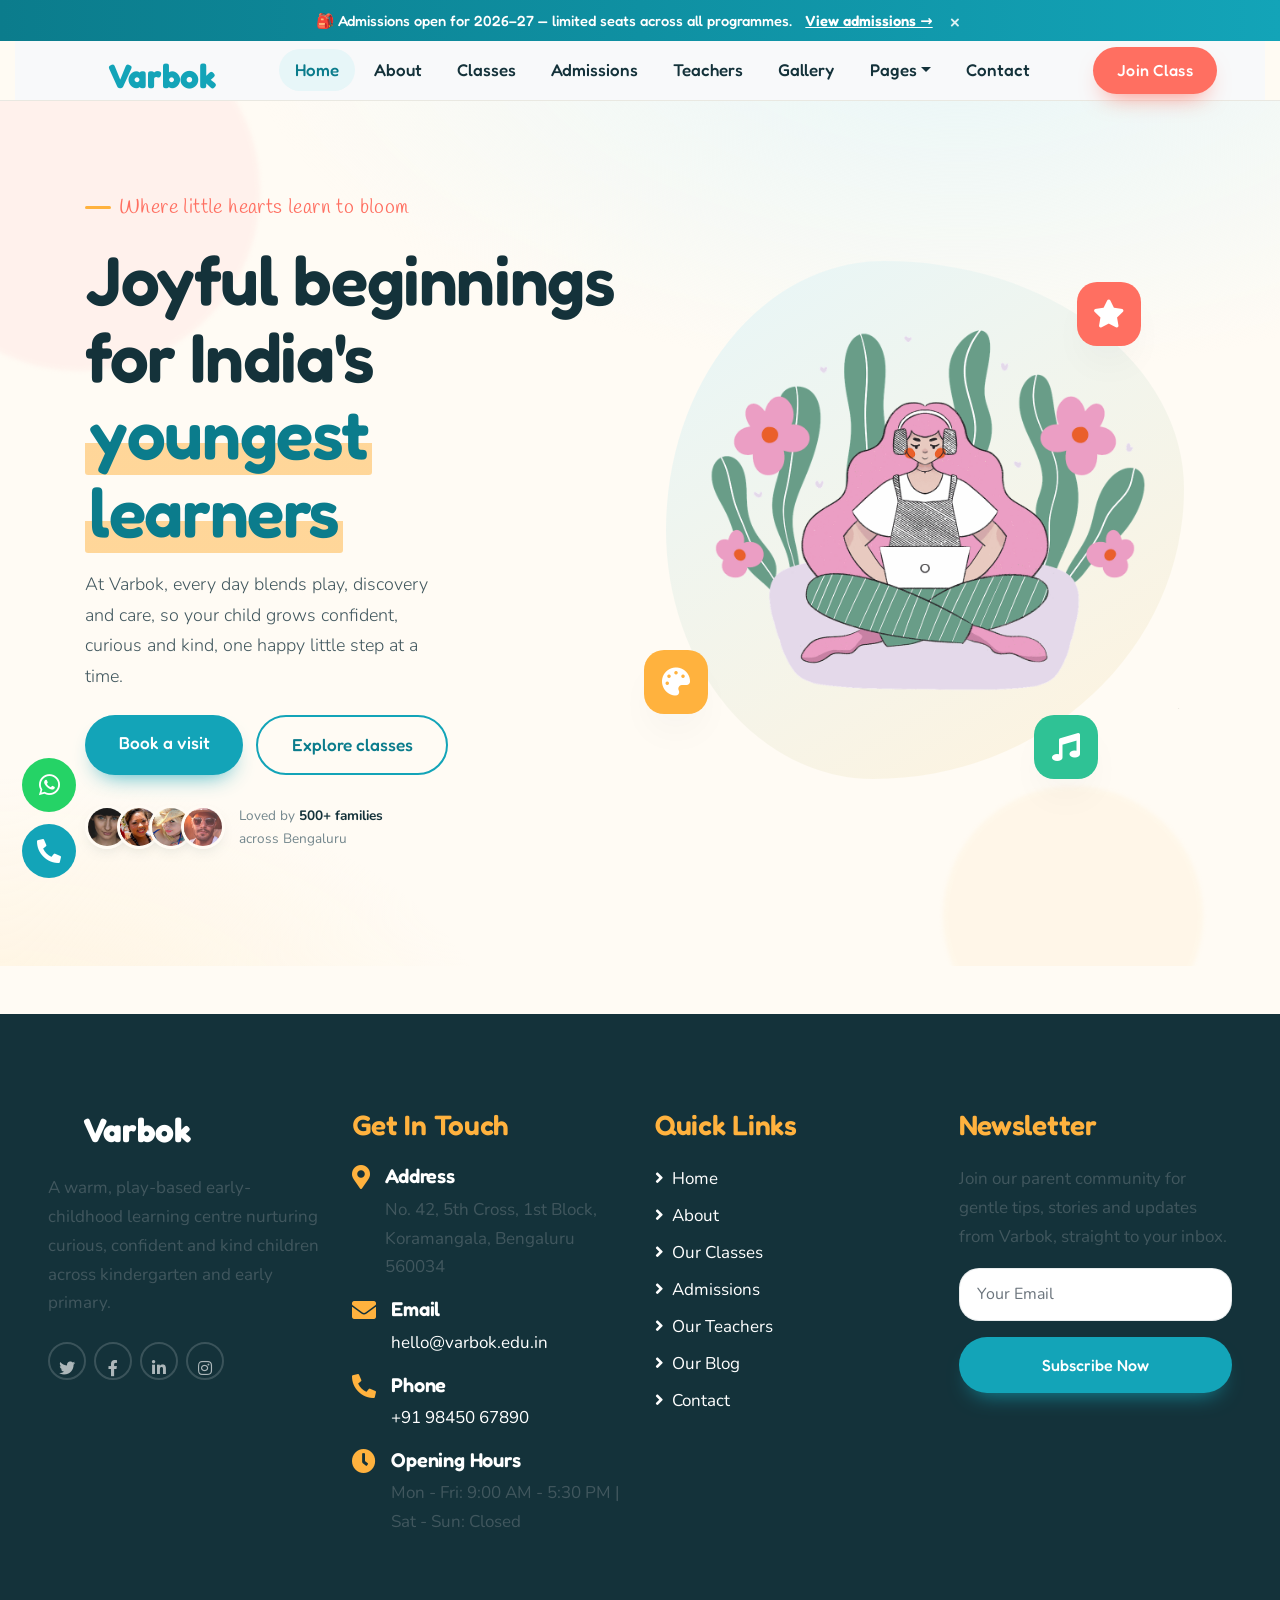
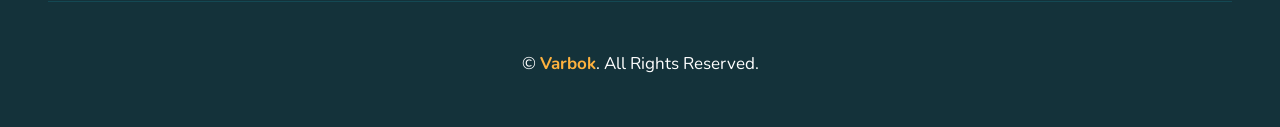
==== commit d9ca9e7f: "revert: restore original index.html — all Varbok changes belong in varbok repo only" ====
--- a/index.html
+++ b/index.html
@@ -1,665 +1,138 @@
 <!DOCTYPE html>
 <html lang="en">
-<head>
-  <meta charset="UTF-8" />
-  <meta name="viewport" content="width=device-width, initial-scale=1.0" />
-  <title>Varbok — Learn What Doesn't Exist Yet</title>
-  <meta name="description" content="Varbok is the first university where your credential is a Proof-of-Learning — verified on-chain, built on real projects, never purchased and never expired." />
-  <link rel="preconnect" href="https://fonts.googleapis.com" />
-  <link rel="preconnect" href="https://fonts.gstatic.com" crossorigin />
-  <link href="https://fonts.googleapis.com/css2?family=Space+Grotesk:wght@400;600;700&family=Inter:wght@400;500;600&family=JetBrains+Mono:wght@400;500&display=swap" rel="stylesheet" />
-  <link rel="stylesheet" href="styles.css" />
-</head>
-<body>
+  <head>
+    <meta charset="utf-8" />
+    <title>Varbok | Play-Based Early Learning in Bengaluru</title>
+    <meta content="width=device-width, initial-scale=1.0" name="viewport" />
+    <meta
+      content="Varbok is a warm, play-based early-childhood learning centre in Bengaluru, nurturing curious, confident and kind children through playgroup, nursery and kindergarten."
+      name="description"
+    />
 
-  <!-- NAV -->
-  <header class="nav" id="nav">
-    <div class="nav-inner">
-      <a href="#" class="nav-logo">VARBOK</a>
-      <nav class="nav-links" aria-label="Main navigation">
-        <a href="#streams" class="nav-link">Streams</a>
-        <a href="#how-it-works" class="nav-link">How It Works</a>
-        <a href="#employers" class="nav-link">Employers</a>
-        <a href="#apply" class="nav-link">Apply</a>
-      </nav>
-      <a href="#apply" class="btn btn-ghost btn-sm nav-cta">Apply as Seeker</a>
-      <button class="hamburger" id="hamburger" aria-label="Open menu" aria-expanded="false">
-        <span></span><span></span><span></span>
-      </button>
-    </div>
-  </header>
+    <!-- Open Graph -->
+    <meta property="og:title" content="Varbok | Play-Based Early Learning in Bengaluru" />
+    <meta
+      property="og:description"
+      content="A warm, play-based early-childhood learning centre nurturing curious, confident and kind children across kindergarten and early primary."
+    />
+    <meta property="og:type" content="website" />
+    <meta property="og:image" content="img/header.png" />
+    <meta property="og:url" content="https://teamvarbok.github.io/index.html" />
 
-  <!-- MOBILE MENU OVERLAY -->
-  <div class="mobile-menu" id="mobile-menu" aria-hidden="true">
-    <button class="mobile-menu-close" id="mobile-menu-close" aria-label="Close menu">&times;</button>
-    <nav class="mobile-nav">
-      <a href="#streams" class="mobile-nav-link">Streams</a>
-      <a href="#how-it-works" class="mobile-nav-link">How It Works</a>
-      <a href="#employers" class="mobile-nav-link">Employers</a>
-      <a href="#apply" class="mobile-nav-link">Apply</a>
-      <a href="#apply" class="btn btn-primary" style="margin-top:1.5rem;">Apply as Seeker</a>
-    </nav>
-  </div>
+    <!-- Favicon -->
+    <link href="img/favicon.ico" rel="icon" />
 
-  <main>
+    <!-- Google Web Fonts -->
+    <link rel="preconnect" href="https://fonts.googleapis.com" />
+    <link rel="preconnect" href="https://fonts.gstatic.com" crossorigin />
+    <link
+      href="https://fonts.googleapis.com/css2?family=Fredoka:wght@400;500;600;700&family=Handlee&family=Nunito:wght@400;600;700;800&display=swap"
+      rel="stylesheet"
+    />
 
-    <!-- HERO -->
-    <section class="hero" id="hero">
-      <div class="hero-grid-overlay"></div>
-      <div class="hero-blobs">
-        <div class="blob blob-1"></div>
-        <div class="blob blob-2"></div>
-        <div class="blob blob-3"></div>
-      </div>
-      <div class="container hero-content">
-        <div class="hero-badge fade-in">
-          <span class="badge-dot"></span>
-          Proof-of-Learning &nbsp;·&nbsp; On-Chain Credentials &nbsp;·&nbsp; Futuristic Streams
-        </div>
-        <h1 class="hero-h1 fade-in">Learn what doesn't<br />exist yet.</h1>
-        <h2 class="hero-h2 fade-in">Earn what can't be faked.</h2>
-        <p class="hero-desc fade-in">
-          Varbok is the first university where your credential is a Proof-of-Learning —
-          verified on-chain, built on real projects, never purchased and never expired.
-        </p>
-        <div class="hero-cta fade-in">
-          <a href="#apply" class="btn btn-primary">Apply as Seeker</a>
-          <a href="#streams" class="btn btn-ghost">Explore Streams</a>
-        </div>
-        <div class="hero-stats fade-in">
-          <div class="stat-item">
-            <span class="stat-num" data-target="6">0</span>
-            <span class="stat-label">Streams</span>
+    <!-- Font Awesome -->
+    <link
+      href="https://cdnjs.cloudflare.com/ajax/libs/font-awesome/5.10.0/css/all.min.css"
+      rel="stylesheet"
+    />
+
+    <!-- Flaticon Font -->
+    <link href="lib/flaticon/font/flaticon.css" rel="stylesheet" />
+
+    <!-- Libraries Stylesheet -->
+    <link href="lib/owlcarousel/assets/owl.carousel.min.css" rel="stylesheet" />
+
+    <!-- Bootstrap base + Varbok "Joyful Premium" design system -->
+    <link href="css/style.css" rel="stylesheet" />
+    <link href="css/varbok.css" rel="stylesheet" />
+
+    <!-- Enable progressive scroll-reveal only when JS is available -->
+    <script>
+      document.documentElement.classList.add("js");
+    </script>
+  </head>
+
+  <body>
+    <!-- Navbar (injected from partials/navbar.html) -->
+    <div data-include="partials/navbar.html"></div>
+
+    <!-- Hero -->
+    <header class="hero">
+      <div
+        class="blob-deco"
+        style="width: 360px; height: 360px; background: var(--coral-50); top: -90px; left: -100px;"
+      ></div>
+      <div
+        class="blob-deco"
+        style="width: 260px; height: 260px; background: var(--amber-50); bottom: -80px; right: 6%;"
+      ></div>
+      <div class="container position-relative">
+        <div class="row align-items-center">
+          <div class="col-lg-6 text-center text-lg-left reveal">
+            <span class="eyebrow">Where little hearts learn to bloom</span>
+            <h1>
+              Joyful beginnings for India's
+              <span class="hl">youngest learners</span>
+            </h1>
+            <p class="lead mb-4">
+              At Varbok, every day blends play, discovery and care, so your
+              child grows confident, curious and kind, one happy little step at
+              a time.
+            </p>
+            <div
+              class="d-flex flex-wrap justify-content-center justify-content-lg-start"
+              style="gap: 0.8rem;"
+            >
+              <a href="#book-a-seat" class="btn btn-primary btn-lg">Book a visit</a>
+              <a href="class.html" class="btn btn-outline-primary btn-lg"
+                >Explore classes</a
+              >
+            </div>
+            <div class="hero-trust">
+              <div class="avatars" aria-hidden="true">
+                <img src="img/testimonial-1.jpg" alt="" loading="lazy" />
+                <img src="img/testimonial-2.jpg" alt="" loading="lazy" />
+                <img src="img/testimonial-3.jpg" alt="" loading="lazy" />
+                <img src="img/testimonial-4.jpg" alt="" loading="lazy" />
+              </div>
+              <small>Loved by <strong>500+ families</strong><br />across Bengaluru</small>
+            </div>
           </div>
-          <div class="stat-divider"></div>
-          <div class="stat-item">
-            <span class="stat-num" data-target="2000" data-suffix="+">0</span>
-            <span class="stat-label">Applicants</span>
-          </div>
-          <div class="stat-divider"></div>
-          <div class="stat-item">
-            <span class="stat-num" data-target="0">0</span>
-            <span class="stat-label">Degrees Sold</span>
-          </div>
-          <div class="stat-divider"></div>
-          <div class="stat-item">
-            <span class="stat-num stat-infinity">&infin;</span>
-            <span class="stat-label">Potential</span>
-          </div>
-        </div>
-      </div>
-      <a href="#problem" class="scroll-indicator" aria-label="Scroll down">
-        <div class="scroll-arrow"></div>
-      </a>
-    </section>
-
-    <!-- THE PROBLEM -->
-    <section class="problem" id="problem">
-      <div class="container">
-        <div class="problem-header fade-in">
-          <h2 class="section-title">The university is broken.</h2>
-          <p class="section-sub">
-            Four years. $200,000. A degree that graduates you into a world that moved on while you studied.
-            Employers don't trust it. Skills are already obsolete. The system was designed for a different century.
-          </p>
-        </div>
-        <div class="problem-stats">
-          <div class="problem-stat-card glass-card fade-in">
-            <span class="problem-num">43%</span>
-            <p class="problem-stat-label">of graduates work outside their field</p>
-            <span class="problem-source">— Gallup Research</span>
-          </div>
-          <div class="problem-stat-card glass-card fade-in">
-            <span class="problem-num">18 months</span>
-            <p class="problem-stat-label">curriculum lag behind the industry</p>
-            <span class="problem-source">— World Economic Forum</span>
-          </div>
-          <div class="problem-stat-card glass-card fade-in">
-            <span class="problem-num">$1.7T</span>
-            <p class="problem-stat-label">student loan debt outstanding</p>
-            <span class="problem-source">— Federal Reserve</span>
-          </div>
-        </div>
-        <p class="problem-close fade-in">We built something different.</p>
-      </div>
-    </section>
-
-    <!-- PROOF OF LEARNING -->
-    <section class="how-it-works" id="how-it-works">
-      <div class="container">
-        <div class="section-header fade-in">
-          <div class="section-eyebrow">The Method</div>
-          <h2 class="section-title">Proof-of-Learning</h2>
-          <p class="section-sub">Not exams. Not grades. Real projects, live defense, on-chain verification.</p>
-        </div>
-        <div class="steps-flow">
-          <div class="step-card glass-card fade-in">
-            <div class="step-number">01</div>
-            <div class="step-icon">&#127919;</div>
-            <h3 class="step-title">Choose Your Stream</h3>
-            <p class="step-desc">Browse six frontier streams. Pick what calls to you. No prerequisites — just proof you can build.</p>
-          </div>
-          <div class="step-arrow fade-in">&#8594;</div>
-          <div class="step-card glass-card fade-in">
-            <div class="step-number">02</div>
-            <div class="step-icon">&#128736;</div>
-            <h3 class="step-title">Build Real Projects</h3>
-            <p class="step-desc">Every module ends in a deployed artifact — code, models, experiments, protocols. No busywork.</p>
-          </div>
-          <div class="step-arrow fade-in">&#8594;</div>
-          <div class="step-card glass-card fade-in">
-            <div class="step-number">03</div>
-            <div class="step-icon">&#129504;</div>
-            <h3 class="step-title">AI + Peer Defense</h3>
-            <p class="step-desc">Live AI assessment probes your decisions. Two peer validators and a domain expert sign off. No shortcuts.</p>
-          </div>
-          <div class="step-arrow fade-in">&#8594;</div>
-          <div class="step-card glass-card fade-in">
-            <div class="step-number">04</div>
-            <div class="step-icon">&#128279;</div>
-            <h3 class="step-title">On-Chain Credential</h3>
-            <p class="step-desc">Your Varbok Skill Token (VBKS) is minted. Soulbound. Permanent. Query-able by any employer, forever.</p>
-          </div>
-        </div>
-      </div>
-    </section>
-
-    <!-- STREAMS -->
-    <section class="streams" id="streams">
-      <div class="container">
-        <div class="section-header fade-in">
-          <div class="section-eyebrow">Curriculum</div>
-          <h2 class="section-title">6 Futuristic Streams</h2>
-          <p class="section-sub">Skills that matter in 2030 and beyond.</p>
-        </div>
-        <div class="streams-grid">
-
-          <!-- Stream 1: AI Infrastructure -->
-          <article class="stream-card glass-card fade-in" style="--stream-color:#00d4ff;">
-            <div class="stream-img-wrap">
-              <img src="https://picsum.photos/seed/stream-ai/400/200" alt="AI Infrastructure" loading="lazy" />
-              <div class="stream-img-overlay"></div>
-            </div>
-            <div class="stream-body">
-              <div class="stream-top">
-                <span class="stream-icon">&#9889;</span>
-                <div class="stream-badges">
-                  <span class="badge badge-level">Advanced</span>
-                  <span class="badge badge-weeks">16 weeks</span>
-                </div>
-              </div>
-              <h3 class="stream-name">AI Infrastructure Engineering</h3>
-              <p class="stream-tagline">&ldquo;AI is the new electricity. Learn to wire it.&rdquo;</p>
-              <p class="stream-desc">Design and deploy production-grade AI systems — from LLM architecture to edge deployment at scale.</p>
-              <div class="stream-modules">
-                <span class="module-tag">LLM Architecture</span>
-                <span class="module-tag">Agent Systems</span>
-                <span class="module-tag">AI Ops</span>
-                <span class="module-tag">Evaluation Eng.</span>
-                <span class="module-tag">Fine-tuning</span>
-                <span class="module-tag">Edge AI</span>
-              </div>
-              <div class="stream-footer">
-                <span class="vbk-reward">&#9670; 500 VBK</span>
-                <a href="#apply" class="stream-link">View Curriculum &#8599;</a>
-              </div>
-            </div>
-          </article>
-
-          <!-- Stream 2: Biocomputing -->
-          <article class="stream-card glass-card fade-in" style="--stream-color:#10b981;">
-            <div class="stream-img-wrap">
-              <img src="https://picsum.photos/seed/stream-bio/400/200" alt="Biocomputing" loading="lazy" />
-              <div class="stream-img-overlay"></div>
-            </div>
-            <div class="stream-body">
-              <div class="stream-top">
-                <span class="stream-icon">&#129516;</span>
-                <div class="stream-badges">
-                  <span class="badge badge-level">Expert</span>
-                  <span class="badge badge-weeks">20 weeks</span>
-                </div>
-              </div>
-              <h3 class="stream-name">Biocomputing and Synthetic Biology</h3>
-              <p class="stream-tagline">&ldquo;Programming life itself.&rdquo;</p>
-              <p class="stream-desc">Merge computer science with molecular biology. Design biological circuits, model proteins, build lab-on-chip systems.</p>
-              <div class="stream-modules">
-                <span class="module-tag">DNA Computing</span>
-                <span class="module-tag">CRISPR Systems</span>
-                <span class="module-tag">Bioinformatics</span>
-                <span class="module-tag">Lab-on-Chip</span>
-                <span class="module-tag">Protein Folding</span>
-                <span class="module-tag">Bio-Digital</span>
-              </div>
-              <div class="stream-footer">
-                <span class="vbk-reward">&#9670; 650 VBK</span>
-                <a href="#apply" class="stream-link">View Curriculum &#8599;</a>
-              </div>
-            </div>
-          </article>
-
-          <!-- Stream 3: Climate -->
-          <article class="stream-card glass-card fade-in" style="--stream-color:#10b981;">
-            <div class="stream-img-wrap">
-              <img src="https://picsum.photos/seed/stream-climate/400/200" alt="Climate Systems" loading="lazy" />
-              <div class="stream-img-overlay"></div>
-            </div>
-            <div class="stream-body">
-              <div class="stream-top">
-                <span class="stream-icon">&#127758;</span>
-                <div class="stream-badges">
-                  <span class="badge badge-level">Advanced</span>
-                  <span class="badge badge-weeks">18 weeks</span>
-                </div>
-              </div>
-              <h3 class="stream-name">Climate Systems Engineering</h3>
-              <p class="stream-tagline">&ldquo;Terraforming Earth before we need to terraform Mars.&rdquo;</p>
-              <p class="stream-desc">Engineer real solutions: carbon capture, grid optimization, ocean systems, and the circular economy of tomorrow.</p>
-              <div class="stream-modules">
-                <span class="module-tag">Carbon Capture</span>
-                <span class="module-tag">Grid Optimization</span>
-                <span class="module-tag">Climate Modeling</span>
-                <span class="module-tag">Ocean Engineering</span>
-                <span class="module-tag">Circular Economy</span>
-                <span class="module-tag">Carbon Markets</span>
-              </div>
-              <div class="stream-footer">
-                <span class="vbk-reward">&#9670; 580 VBK</span>
-                <a href="#apply" class="stream-link">View Curriculum &#8599;</a>
-              </div>
-            </div>
-          </article>
-
-          <!-- Stream 4: On-Chain Protocol -->
-          <article class="stream-card glass-card fade-in" style="--stream-color:#7c3aed;">
-            <div class="stream-img-wrap">
-              <img src="https://picsum.photos/seed/stream-defi/400/200" alt="On-Chain Protocol" loading="lazy" />
-              <div class="stream-img-overlay"></div>
-            </div>
-            <div class="stream-body">
-              <div class="stream-top">
-                <span class="stream-icon">&#128279;</span>
-                <div class="stream-badges">
-                  <span class="badge badge-level">Advanced</span>
-                  <span class="badge badge-weeks">16 weeks</span>
-                </div>
-              </div>
-              <h3 class="stream-name">On-Chain Protocol Design</h3>
-              <p class="stream-tagline">&ldquo;Build the financial internet.&rdquo;</p>
-              <p class="stream-desc">Design, audit, and deploy next-generation protocols — from ZK proof systems to DAO governance frameworks.</p>
-              <div class="stream-modules">
-                <span class="module-tag">Smart Contracts</span>
-                <span class="module-tag">Tokenomics</span>
-                <span class="module-tag">ZK Proofs</span>
-                <span class="module-tag">DeFi Protocols</span>
-                <span class="module-tag">DAO Governance</span>
-                <span class="module-tag">Cross-Chain</span>
-              </div>
-              <div class="stream-footer">
-                <span class="vbk-reward">&#9670; 520 VBK</span>
-                <a href="#apply" class="stream-link">View Curriculum &#8599;</a>
-              </div>
-            </div>
-          </article>
-
-          <!-- Stream 5: Space -->
-          <article class="stream-card glass-card fade-in" style="--stream-color:#00d4ff;">
-            <div class="stream-img-wrap">
-              <img src="https://picsum.photos/seed/stream-space/400/200" alt="Space Operations" loading="lazy" />
-              <div class="stream-img-overlay"></div>
-            </div>
-            <div class="stream-body">
-              <div class="stream-top">
-                <span class="stream-icon">&#128640;</span>
-                <div class="stream-badges">
-                  <span class="badge badge-level">Expert</span>
-                  <span class="badge badge-weeks">22 weeks</span>
-                </div>
-              </div>
-              <h3 class="stream-name">Space Operations and In-Orbit Systems</h3>
-              <p class="stream-tagline">&ldquo;Beyond Earth is not a metaphor.&rdquo;</p>
-              <p class="stream-desc">Master orbital mechanics, design life support systems, and learn the legal and engineering frontier of space industrialization.</p>
-              <div class="stream-modules">
-                <span class="module-tag">Orbital Mechanics</span>
-                <span class="module-tag">Life Support</span>
-                <span class="module-tag">In-Orbit Mfg.</span>
-                <span class="module-tag">Space Comms</span>
-                <span class="module-tag">Space Law</span>
-                <span class="module-tag">Planetary Resources</span>
-              </div>
-              <div class="stream-footer">
-                <span class="vbk-reward">&#9670; 800 VBK</span>
-                <a href="#apply" class="stream-link">View Curriculum &#8599;</a>
-              </div>
-            </div>
-          </article>
-
-          <!-- Stream 6: Neuro-Interface -->
-          <article class="stream-card glass-card fade-in" style="--stream-color:#7c3aed;">
-            <div class="stream-img-wrap">
-              <img src="https://picsum.photos/seed/stream-neuro/400/200" alt="Neuro-Interface" loading="lazy" />
-              <div class="stream-img-overlay"></div>
-            </div>
-            <div class="stream-body">
-              <div class="stream-top">
-                <span class="stream-icon">&#129504;</span>
-                <div class="stream-badges">
-                  <span class="badge badge-level">Expert</span>
-                  <span class="badge badge-weeks">18 weeks</span>
-                </div>
-              </div>
-              <h3 class="stream-name">Neuro-Interface Engineering</h3>
-              <p class="stream-tagline">&ldquo;The boundary between mind and machine is dissolving.&rdquo;</p>
-              <p class="stream-desc">Engineer brain-computer interfaces, decode neural signals, and wrestle with the ethics of cognitive augmentation.</p>
-              <div class="stream-modules">
-                <span class="module-tag">Neural Signal Processing</span>
-                <span class="module-tag">BCI Hardware</span>
-                <span class="module-tag">Cognitive Enhancement</span>
-                <span class="module-tag">Haptics</span>
-                <span class="module-tag">Ethics of Augmentation</span>
-                <span class="module-tag">Clinical BCI</span>
-              </div>
-              <div class="stream-footer">
-                <span class="vbk-reward">&#9670; 720 VBK</span>
-                <a href="#apply" class="stream-link">View Curriculum &#8599;</a>
-              </div>
-            </div>
-          </article>
-
-        </div>
-      </div>
-    </section>
-
-    <!-- VBK COIN -->
-    <section class="vbk" id="vbk">
-      <div class="container">
-        <div class="section-header fade-in">
-          <div class="section-eyebrow">Token Economy</div>
-          <h2 class="section-title">Varbok Coin <span class="vbk-ticker">(VBK)</span></h2>
-          <p class="section-sub">A currency for a university built on proof, not prestige.</p>
-        </div>
-        <div class="vbk-split">
-          <div class="vbk-col glass-card fade-in">
-            <div class="vbk-col-header">
-              <span class="vbk-col-icon">&#11014;</span>
-              <h3 class="vbk-col-title">Earn VBK</h3>
-            </div>
-            <ul class="vbk-list">
-              <li class="vbk-list-item">
-                <span class="vbk-bullet">&#9670;</span>
-                <div>
-                  <strong>Complete Projects</strong>
-                  <p>Every passed module and stream completion earns VBK proportional to difficulty.</p>
-                </div>
-              </li>
-              <li class="vbk-list-item">
-                <span class="vbk-bullet">&#9670;</span>
-                <div>
-                  <strong>Contribute Courses</strong>
-                  <p>Publish curriculum modules that pass peer review and earn ongoing rewards.</p>
-                </div>
-              </li>
-              <li class="vbk-list-item">
-                <span class="vbk-bullet">&#9670;</span>
-                <div>
-                  <strong>Mentor Peers</strong>
-                  <p>Verified mentors earn VBK for each Seeker who reaches stream completion.</p>
-                </div>
-              </li>
-              <li class="vbk-list-item">
-                <span class="vbk-bullet">&#9670;</span>
-                <div>
-                  <strong>Vouch for Graduates</strong>
-                  <p>Stake your reputation on someone's ability. If they deliver, you both earn.</p>
-                </div>
-              </li>
-            </ul>
-          </div>
-          <div class="vbk-col glass-card fade-in">
-            <div class="vbk-col-header">
-              <span class="vbk-col-icon spend">&#11015;</span>
-              <h3 class="vbk-col-title">Spend VBK</h3>
-            </div>
-            <ul class="vbk-list">
-              <li class="vbk-list-item">
-                <span class="vbk-bullet spend">&#9670;</span>
-                <div>
-                  <strong>Unlock Advanced Streams</strong>
-                  <p>Stake VBK to access premium streams and specialist content before public release.</p>
-                </div>
-              </li>
-              <li class="vbk-list-item">
-                <span class="vbk-bullet spend">&#9670;</span>
-                <div>
-                  <strong>Stake on Course Quality</strong>
-                  <p>Signal your belief in a curriculum module. High-staked modules get priority resources.</p>
-                </div>
-              </li>
-              <li class="vbk-list-item">
-                <span class="vbk-bullet spend">&#9670;</span>
-                <div>
-                  <strong>Governance Voting</strong>
-                  <p>Vote on new streams, assessment standards, and protocol upgrades that shape Varbok.</p>
-                </div>
-              </li>
-              <li class="vbk-list-item">
-                <span class="vbk-bullet spend">&#9670;</span>
-                <div>
-                  <strong>Sponsor a Seeker</strong>
-                  <p>Fund talented learners from underserved regions and earn a share of their future contributions.</p>
-                </div>
-              </li>
-            </ul>
-          </div>
-        </div>
-        <div class="vbk-emission fade-in">
-          <span class="emission-icon">&#9889;</span>
-          Early learners earn the most. Emission decays over time like Bitcoin. The sooner you start, the higher the yield.
-        </div>
-        <div class="vbks-callout glass-card fade-in">
-          <div class="vbks-left">
-            <span class="vbks-badge">VBKS</span>
-            <h3 class="vbks-title">Varbok Skill Token (Soulbound)</h3>
-            <p class="vbks-desc">Separate from VBK. The VBKS is your Proof-of-Learning credential — minted at stream completion, permanently bound to your wallet. It cannot be bought, sold, or transferred. It is not an investment. It is simply proof that you can do the work.</p>
-          </div>
-          <div class="vbks-right">
-            <div class="vbks-prop">
-              <span class="vbks-prop-label">Transferable</span>
-              <span class="vbks-prop-val no">No</span>
-            </div>
-            <div class="vbks-prop">
-              <span class="vbks-prop-label">Purchasable</span>
-              <span class="vbks-prop-val no">No</span>
-            </div>
-            <div class="vbks-prop">
-              <span class="vbks-prop-label">Expires</span>
-              <span class="vbks-prop-val no">Never</span>
-            </div>
-            <div class="vbks-prop">
-              <span class="vbks-prop-label">On-Chain</span>
-              <span class="vbks-prop-val yes">Always</span>
+          <div class="col-lg-6">
+            <div class="hero-art-wrap reveal d2">
+              <div class="hero-blob" aria-hidden="true"></div>
+              <img
+                class="img-fluid hero-art"
+                src="img/header1.png"
+                alt="Joyful illustration of a young learner reading and discovering at Varbok"
+                width="600"
+                height="600"
+              />
+              <span class="hero-chip c1" aria-hidden="true"
+                ><i class="fas fa-star"></i
+              ></span>
+              <span class="hero-chip c2" aria-hidden="true"
+                ><i class="fas fa-palette"></i
+              ></span>
+              <span class="hero-chip c3" aria-hidden="true"
+                ><i class="fas fa-music"></i
+              ></span>
             </div>
           </div>
         </div>
       </div>
-    </section>
+    </header>
 
-    <!-- FOR EMPLOYERS -->
-    <section class="employers" id="employers">
-      <div class="container">
-        <div class="section-header fade-in">
-          <div class="section-eyebrow">Partnerships</div>
-          <h2 class="section-title">For Employers</h2>
-          <p class="section-sub">The first talent pool where the portfolio IS the credential.</p>
-        </div>
-        <div class="employers-grid">
-          <div class="employer-card glass-card fade-in">
-            <div class="employer-icon">&#128270;</div>
-            <h3 class="employer-card-title">Talent Search</h3>
-            <p class="employer-card-desc">Query verified graduates on-chain by any skill combination. Filter by stream, project type, assessment score, and credential date. Hire based on what they built, not where they studied.</p>
-            <a href="#apply" class="employer-link">Learn more &#8599;</a>
-          </div>
-          <div class="employer-card glass-card fade-in">
-            <div class="employer-icon">&#128200;</div>
-            <h3 class="employer-card-title">Stream Sponsorship</h3>
-            <p class="employer-card-desc">Stake VBK to co-fund an entire stream. Get priority access to graduates, embed your real problems into curriculum projects, and shape the skills your future team builds.</p>
-            <a href="#apply" class="employer-link">Learn more &#8599;</a>
-          </div>
-          <div class="employer-card glass-card fade-in">
-            <div class="employer-icon">&#127919;</div>
-            <h3 class="employer-card-title">Live Bounties</h3>
-            <p class="employer-card-desc">Post real engineering challenges as curriculum projects. When a Seeker solves your problem, you get direct access to the person who did it — along with their full verified project record.</p>
-            <a href="#apply" class="employer-link">Learn more &#8599;</a>
-          </div>
-        </div>
-        <div class="employer-cta fade-in">
-          <a href="#apply" class="btn btn-primary">Partner with Varbok</a>
-        </div>
-      </div>
-    </section>
+    <!-- Footer (injected from partials/footer.html) -->
+    <div data-include="partials/footer.html"></div>
 
-    <!-- TESTIMONIALS -->
-    <section class="testimonials" id="testimonials">
-      <div class="container">
-        <div class="section-header fade-in">
-          <div class="section-eyebrow">Early Seekers</div>
-          <h2 class="section-title">Voices from the frontier.</h2>
-        </div>
-        <div class="testimonials-grid">
-          <div class="testimonial-card glass-card fade-in">
-            <div class="testimonial-quote">&#8220;</div>
-            <p class="testimonial-text">I've shipped models in production, but I never had a way to prove it that anyone could verify. My VBKS changed that. The first time a recruiter queried my credential on-chain, I got an offer before we finished the call.</p>
-            <div class="testimonial-author">
-              <img src="https://randomuser.me/api/portraits/men/32.jpg" alt="Arjun Mehta" class="testimonial-avatar" loading="lazy" />
-              <div class="testimonial-info">
-                <strong>Arjun Mehta</strong>
-                <span>AI Platform Engineer &mdash; Stream: AI Infrastructure</span>
-              </div>
-            </div>
-          </div>
-          <div class="testimonial-card glass-card fade-in">
-            <div class="testimonial-quote">&#8220;</div>
-            <p class="testimonial-text">Academia moves in decades. Industry moves in quarters. Varbok moves in weeks. The Biocomputing curriculum covered things my PhD supervisor hadn't heard of. The live defense with the AI assessor was genuinely harder than my thesis viva.</p>
-            <div class="testimonial-author">
-              <img src="https://randomuser.me/api/portraits/women/44.jpg" alt="Sara Chen" class="testimonial-avatar" loading="lazy" />
-              <div class="testimonial-info">
-                <strong>Sara Chen</strong>
-                <span>Synthetic Biology Researcher &mdash; Stream: Biocomputing</span>
-              </div>
-            </div>
-          </div>
-          <div class="testimonial-card glass-card fade-in">
-            <div class="testimonial-quote">&#8220;</div>
-            <p class="testimonial-text">I've done every DeFi course on the internet. Nothing touched the On-Chain Protocol stream. The DAO governance module alone involved deploying a real governance system that two other protocols forked. That's a credential no exam can replicate.</p>
-            <div class="testimonial-author">
-              <img src="https://randomuser.me/api/portraits/men/76.jpg" alt="Kwame Asante" class="testimonial-avatar" loading="lazy" />
-              <div class="testimonial-info">
-                <strong>Kwame Asante</strong>
-                <span>Protocol Engineer &mdash; Stream: On-Chain Protocol Design</span>
-              </div>
-            </div>
-          </div>
-        </div>
-      </div>
-    </section>
-
-    <!-- APPLY -->
-    <section class="apply" id="apply">
-      <div class="container">
-        <div class="apply-inner">
-          <div class="apply-header fade-in">
-            <div class="section-eyebrow">Ready?</div>
-            <h2 class="section-title">Apply as Seeker</h2>
-            <p class="section-sub">No wallet required. No VBK needed. Just curiosity.</p>
-          </div>
-          <form class="apply-form glass-card fade-in" id="apply-form" novalidate>
-            <div class="form-row">
-              <div class="form-group">
-                <label class="form-label" for="name">Full Name</label>
-                <input class="form-input" type="text" id="name" name="name" placeholder="Your name" required />
-              </div>
-              <div class="form-group">
-                <label class="form-label" for="email">Email Address</label>
-                <input class="form-input" type="email" id="email" name="email" placeholder="you@domain.com" required />
-              </div>
-            </div>
-            <div class="form-group">
-              <label class="form-label" for="stream">Choose Your Stream</label>
-              <select class="form-input form-select" id="stream" name="stream" required>
-                <option value="" disabled selected>Select a stream&hellip;</option>
-                <option value="ai">&#9889; AI Infrastructure Engineering</option>
-                <option value="bio">&#129516; Biocomputing and Synthetic Biology</option>
-                <option value="climate">&#127758; Climate Systems Engineering</option>
-                <option value="onchain">&#128279; On-Chain Protocol Design</option>
-                <option value="space">&#128640; Space Operations and In-Orbit Systems</option>
-                <option value="neuro">&#129504; Neuro-Interface Engineering</option>
-              </select>
-            </div>
-            <div class="form-group">
-              <label class="form-label" for="why">Why now?</label>
-              <textarea class="form-input form-textarea" id="why" name="why" placeholder="What's pulling you toward this? What have you already built or broken? What are you trying to solve?" required></textarea>
-            </div>
-            <button type="submit" class="btn btn-primary btn-full">Begin Your Path</button>
-            <div class="form-success" id="form-success" aria-live="polite">
-              <span class="success-icon">&#10003;</span>
-              Application received. We review weekly. You'll hear from us soon.
-            </div>
-          </form>
-          <p class="apply-note fade-in">We review weekly. Cohorts form when 8&ndash;12 Seekers align on stream, pace, and intent.</p>
-        </div>
-      </div>
-    </section>
-
-  </main>
-
-  <!-- FOOTER -->
-  <footer class="footer">
-    <div class="container">
-      <div class="footer-top">
-        <div class="footer-brand">
-          <a href="#" class="footer-logo">VARBOK</a>
-          <p class="footer-tagline">Learn what doesn't exist yet.<br />Earn what can't be faked.</p>
-          <div class="footer-socials">
-            <a href="#" class="social-link" aria-label="Twitter">&#120143;</a>
-            <a href="#" class="social-link" aria-label="GitHub">&#9654;</a>
-            <a href="#" class="social-link" aria-label="Discord">&#9671;</a>
-          </div>
-        </div>
-        <div class="footer-links">
-          <div class="footer-col">
-            <h4 class="footer-col-title">Streams</h4>
-            <a href="#streams" class="footer-link">AI Infrastructure</a>
-            <a href="#streams" class="footer-link">Biocomputing</a>
-            <a href="#streams" class="footer-link">Climate Systems</a>
-            <a href="#streams" class="footer-link">On-Chain Protocol</a>
-            <a href="#streams" class="footer-link">Space Operations</a>
-            <a href="#streams" class="footer-link">Neuro-Interface</a>
-          </div>
-          <div class="footer-col">
-            <h4 class="footer-col-title">Platform</h4>
-            <a href="#how-it-works" class="footer-link">Proof-of-Learning</a>
-            <a href="#vbk" class="footer-link">VBK Coin</a>
-            <a href="#vbk" class="footer-link">Soulbound Credentials</a>
-            <a href="#employers" class="footer-link">For Employers</a>
-            <a href="#apply" class="footer-link">Apply</a>
-          </div>
-          <div class="footer-col">
-            <h4 class="footer-col-title">Company</h4>
-            <a href="#" class="footer-link">About</a>
-            <a href="#" class="footer-link">Blog</a>
-            <a href="#" class="footer-link">Governance</a>
-            <a href="#" class="footer-link">Whitepaper</a>
-            <a href="#" class="footer-link">Contact</a>
-          </div>
-        </div>
-      </div>
-      <div class="footer-bottom">
-        <p class="footer-legal">Varbok credentials are on-chain skill proofs, not accredited academic degrees. VBK and VBKS are utility tokens, not securities. Participation in Varbok does not constitute enrollment in an accredited institution.</p>
-        <p class="footer-copy">&copy; 2026 Varbok. All rights reserved.</p>
-      </div>
-    </div>
-  </footer>
-
-  <script src="script.js"></script>
-</body>
-</html>
+    <!-- JavaScript Libraries -->
+    <script src="https://code.jquery.com/jquery-3.4.1.min.js"></script>
+    <script src="https://stackpath.bootstrapcdn.com/bootstrap/4.4.1/js/bootstrap.bundle.min.js"></script>
+    <script src="lib/easing/easing.min.js"></script>
+    <script src="lib/owlcarousel/owl.carousel.min.js"></script>
+    <script src="js/components.js"></script>
+    <script src="mail/contact.js"></script>
+    <script src="js/main.js"></script>
+  </body>
+</html>
--- a/css/style.css
+++ b/css/style.css
@@ -0,0 +1,10107 @@
+/******* Bootstrap Theming ********/
+/*!
+ * Bootstrap v4.5.3 (https://getbootstrap.com/)
+ * Copyright 2011-2020 The Bootstrap Authors
+ * Copyright 2011-2020 Twitter, Inc.
+ * Licensed under MIT (https://github.com/twbs/bootstrap/blob/main/LICENSE)
+ */
+:root {
+  --blue: #007bff;
+  --indigo: #6610f2;
+  --purple: #6f42c1;
+  --pink: #e83e8c;
+  --red: #dc3545;
+  --orange: #fd7e14;
+  --yellow: #ffc107;
+  --green: #28a745;
+  --teal: #20c997;
+  --cyan: #17a2b8;
+  --white: #fff;
+  --gray: #6c757d;
+  --gray-dark: #343a40;
+  --primary: #17a2b8;
+  --secondary: #00394f;
+  --success: #28a745;
+  --info: #17a2b8;
+  --warning: #ffc107;
+  --danger: #dc3545;
+  --light: #f8f9fa;
+  --dark: #343a40;
+  --breakpoint-xs: 0;
+  --breakpoint-sm: 576px;
+  --breakpoint-md: 768px;
+  --breakpoint-lg: 992px;
+  --breakpoint-xl: 1200px;
+  --font-family-sans-serif: "Nunito", sans-serif;
+  --font-family-monospace: SFMono-Regular, Menlo, Monaco, Consolas, "Liberation Mono", "Courier New", monospace;
+}
+
+*,
+*::before,
+*::after {
+  box-sizing: border-box;
+}
+
+html {
+  font-family: sans-serif;
+  line-height: 1.15;
+  -webkit-text-size-adjust: 100%;
+  -webkit-tap-highlight-color: rgba(0, 0, 0, 0);
+}
+
+article, aside, figcaption, figure, footer, header, hgroup, main, nav, section {
+  display: block;
+}
+
+body {
+  margin: 0;
+  font-family: "Nunito", sans-serif;
+  font-size: 1rem;
+  font-weight: 400;
+  line-height: 1.5;
+  color: #666666;
+  text-align: left;
+  background-color: #fff;
+}
+
+.icon-header {
+  display: inline-block;
+    justify-content: center;
+    align-items: center;
+  width: 42px; /* Adjust width and height as needed */
+  height: 42px;
+  background-image: url('./../img/icon.png');
+  background-size: cover; /* or contain, depending on your icon */
+}
+
+.icon-footer {
+  display: inline-block;
+  width: 32px; /* Adjust width and height as needed */
+  height: 32px;
+  background-image: url('./../img/icon.png');
+  background-size: cover; /* or contain, depending on your icon */
+}
+
+[tabindex="-1"]:focus:not(:focus-visible) {
+  outline: 0 !important;
+}
+
+hr {
+  box-sizing: content-box;
+  height: 0;
+  overflow: visible;
+}
+
+h1, h2, h3, h4, h5, h6 {
+  margin-top: 0;
+  margin-bottom: 0.5rem;
+}
+
+p {
+  margin-top: 0;
+  margin-bottom: 1rem;
+}
+
+abbr[title],
+abbr[data-original-title] {
+  text-decoration: underline;
+  text-decoration: underline dotted;
+  cursor: help;
+  border-bottom: 0;
+  text-decoration-skip-ink: none;
+}
+
+address {
+  margin-bottom: 1rem;
+  font-style: normal;
+  line-height: inherit;
+}
+
+ol,
+ul,
+dl {
+  margin-top: 0;
+  margin-bottom: 1rem;
+}
+
+ol ol,
+ul ul,
+ol ul,
+ul ol {
+  margin-bottom: 0;
+}
+
+dt {
+  font-weight: 700;
+}
+
+dd {
+  margin-bottom: .5rem;
+  margin-left: 0;
+}
+
+blockquote {
+  margin: 0 0 1rem;
+}
+
+b,
+strong {
+  font-weight: bolder;
+}
+
+small {
+  font-size: 80%;
+}
+
+sub,
+sup {
+  position: relative;
+  font-size: 75%;
+  line-height: 0;
+  vertical-align: baseline;
+}
+
+sub {
+  bottom: -.25em;
+}
+
+sup {
+  top: -.5em;
+}
+
+a {
+  color: #17a2b8;
+  text-decoration: none;
+  background-color: transparent;
+}
+
+a:hover {
+  color: #0f6674;
+  text-decoration: underline;
+}
+
+a:not([href]):not([class]) {
+  color: inherit;
+  text-decoration: none;
+}
+
+a:not([href]):not([class]):hover {
+  color: inherit;
+  text-decoration: none;
+}
+
+pre,
+code,
+kbd,
+samp {
+  font-family: SFMono-Regular, Menlo, Monaco, Consolas, "Liberation Mono", "Courier New", monospace;
+  font-size: 1em;
+}
+
+pre {
+  margin-top: 0;
+  margin-bottom: 1rem;
+  overflow: auto;
+  -ms-overflow-style: scrollbar;
+}
+
+figure {
+  margin: 0 0 1rem;
+}
+
+img {
+  vertical-align: middle;
+  border-style: none;
+}
+
+svg {
+  overflow: hidden;
+  vertical-align: middle;
+}
+
+table {
+  border-collapse: collapse;
+}
+
+caption {
+  padding-top: 0.75rem;
+  padding-bottom: 0.75rem;
+  color: #6c757d;
+  text-align: left;
+  caption-side: bottom;
+}
+
+th {
+  text-align: inherit;
+  text-align: -webkit-match-parent;
+}
+
+label {
+  display: inline-block;
+  margin-bottom: 0.5rem;
+}
+
+button {
+  border-radius: 0;
+}
+
+button:focus {
+  outline: 1px dotted;
+  outline: 5px auto -webkit-focus-ring-color;
+}
+
+input,
+button,
+select,
+optgroup,
+textarea {
+  margin: 0;
+  font-family: inherit;
+  font-size: inherit;
+  line-height: inherit;
+}
+
+button,
+input {
+  overflow: visible;
+}
+
+button,
+select {
+  text-transform: none;
+}
+
+[role="button"] {
+  cursor: pointer;
+}
+
+select {
+  word-wrap: normal;
+}
+
+button,
+[type="button"],
+[type="reset"],
+[type="submit"] {
+  -webkit-appearance: button;
+}
+
+button:not(:disabled),
+[type="button"]:not(:disabled),
+[type="reset"]:not(:disabled),
+[type="submit"]:not(:disabled) {
+  cursor: pointer;
+}
+
+button::-moz-focus-inner,
+[type="button"]::-moz-focus-inner,
+[type="reset"]::-moz-focus-inner,
+[type="submit"]::-moz-focus-inner {
+  padding: 0;
+  border-style: none;
+}
+
+input[type="radio"],
+input[type="checkbox"] {
+  box-sizing: border-box;
+  padding: 0;
+}
+
+textarea {
+  overflow: auto;
+  resize: vertical;
+}
+
+fieldset {
+  min-width: 0;
+  padding: 0;
+  margin: 0;
+  border: 0;
+}
+
+legend {
+  display: block;
+  width: 100%;
+  max-width: 100%;
+  padding: 0;
+  margin-bottom: .5rem;
+  font-size: 1.5rem;
+  line-height: inherit;
+  color: inherit;
+  white-space: normal;
+}
+
+@media (max-width: 1200px) {
+  legend {
+    font-size: calc(1.275rem + 0.3vw) ;
+  }
+}
+
+progress {
+  vertical-align: baseline;
+}
+
+[type="number"]::-webkit-inner-spin-button,
+[type="number"]::-webkit-outer-spin-button {
+  height: auto;
+}
+
+[type="search"] {
+  outline-offset: -2px;
+  -webkit-appearance: none;
+}
+
+[type="search"]::-webkit-search-decoration {
+  -webkit-appearance: none;
+}
+
+::-webkit-file-upload-button {
+  font: inherit;
+  -webkit-appearance: button;
+}
+
+output {
+  display: inline-block;
+}
+
+summary {
+  display: list-item;
+  cursor: pointer;
+}
+
+template {
+  display: none;
+}
+
+[hidden] {
+  display: none !important;
+}
+
+h1, h2, h3, h4, h5, h6,
+.h1, .h2, .h3, .h4, .h5, .h6 {
+  margin-bottom: 0.5rem;
+  font-family: "Handlee", cursive;
+  font-weight: bold;
+  line-height: 1.2;
+  color: #00394f;
+}
+
+h1, .h1 {
+  font-size: 2.5rem;
+}
+
+@media (max-width: 1200px) {
+  h1, .h1 {
+    font-size: calc(1.375rem + 1.5vw) ;
+  }
+}
+
+h2, .h2 {
+  font-size: 2rem;
+}
+
+@media (max-width: 1200px) {
+  h2, .h2 {
+    font-size: calc(1.325rem + 0.9vw) ;
+  }
+}
+
+h3, .h3 {
+  font-size: 1.75rem;
+}
+
+@media (max-width: 1200px) {
+  h3, .h3 {
+    font-size: calc(1.3rem + 0.6vw) ;
+  }
+}
+
+h4, .h4 {
+  font-size: 1.5rem;
+}
+
+@media (max-width: 1200px) {
+  h4, .h4 {
+    font-size: calc(1.275rem + 0.3vw) ;
+  }
+}
+
+h5, .h5 {
+  font-size: 1.25rem;
+}
+
+h6, .h6 {
+  font-size: 1rem;
+}
+
+.lead {
+  font-size: 1.25rem;
+  font-weight: 300;
+}
+
+.display-1 {
+  font-size: 6rem;
+  font-weight: 300;
+  line-height: 1.2;
+}
+
+@media (max-width: 1200px) {
+  .display-1 {
+    font-size: calc(1.725rem + 5.7vw) ;
+  }
+}
+
+.display-2 {
+  font-size: 5.5rem;
+  font-weight: 300;
+  line-height: 1.2;
+}
+
+@media (max-width: 1200px) {
+  .display-2 {
+    font-size: calc(1.675rem + 5.1vw) ;
+  }
+}
+
+.display-3 {
+  font-size: 4.5rem;
+  font-weight: 300;
+  line-height: 1.2;
+}
+
+@media (max-width: 1200px) {
+  .display-3 {
+    font-size: calc(1.575rem + 3.9vw) ;
+  }
+}
+
+.display-4 {
+  font-size: 3.5rem;
+  font-weight: 300;
+  line-height: 1.2;
+}
+
+@media (max-width: 1200px) {
+  .display-4 {
+    font-size: calc(1.475rem + 2.7vw) ;
+  }
+}
+
+hr {
+  margin-top: 1rem;
+  margin-bottom: 1rem;
+  border: 0;
+  border-top: 1px solid rgba(0, 0, 0, 0.1);
+}
+
+small,
+.small {
+  font-size: 80%;
+  font-weight: 400;
+}
+
+mark,
+.mark {
+  padding: 0.2em;
+  background-color: #fcf8e3;
+}
+
+.list-unstyled {
+  padding-left: 0;
+  list-style: none;
+}
+
+.list-inline {
+  padding-left: 0;
+  list-style: none;
+}
+
+.list-inline-item {
+  display: inline-block;
+}
+
+.list-inline-item:not(:last-child) {
+  margin-right: 0.5rem;
+}
+
+.initialism {
+  font-size: 90%;
+  text-transform: uppercase;
+}
+
+.blockquote {
+  margin-bottom: 1rem;
+  font-size: 1.25rem;
+}
+
+.blockquote-footer {
+  display: block;
+  font-size: 80%;
+  color: #6c757d;
+}
+
+.blockquote-footer::before {
+  content: "\2014\00A0";
+}
+
+.img-fluid {
+  max-width: 100%;
+  height: auto;
+}
+
+.img-thumbnail {
+  padding: 0.25rem;
+  background-color: #fff;
+  border: 1px solid #dee2e6;
+  border-radius: 5px;
+  max-width: 100%;
+  height: auto;
+}
+
+.figure {
+  display: inline-block;
+}
+
+.figure-img {
+  margin-bottom: 0.5rem;
+  line-height: 1;
+}
+
+.figure-caption {
+  font-size: 90%;
+  color: #6c757d;
+}
+
+code {
+  font-size: 87.5%;
+  color: #e83e8c;
+  word-wrap: break-word;
+}
+
+a > code {
+  color: inherit;
+}
+
+kbd {
+  padding: 0.2rem 0.4rem;
+  font-size: 87.5%;
+  color: #fff;
+  background-color: #212529;
+  border-radius: 0.2rem;
+}
+
+kbd kbd {
+  padding: 0;
+  font-size: 100%;
+  font-weight: 700;
+}
+
+pre {
+  display: block;
+  font-size: 87.5%;
+  color: #212529;
+}
+
+pre code {
+  font-size: inherit;
+  color: inherit;
+  word-break: normal;
+}
+
+.pre-scrollable {
+  max-height: 340px;
+  overflow-y: scroll;
+}
+
+.container,
+.container-fluid,
+.container-sm,
+.container-md,
+.container-lg,
+.container-xl {
+  width: 100%;
+  padding-right: 15px;
+  padding-left: 15px;
+  margin-right: auto;
+  margin-left: auto;
+}
+
+@media (min-width: 576px) {
+  .container, .container-sm {
+    max-width: 540px;
+  }
+}
+
+@media (min-width: 768px) {
+  .container, .container-sm, .container-md {
+    max-width: 720px;
+  }
+}
+
+@media (min-width: 992px) {
+  .container, .container-sm, .container-md, .container-lg {
+    max-width: 960px;
+  }
+}
+
+@media (min-width: 1200px) {
+  .container, .container-sm, .container-md, .container-lg, .container-xl {
+    max-width: 1140px;
+  }
+}
+
+.row {
+  display: flex;
+  flex-wrap: wrap;
+  margin-right: -15px;
+  margin-left: -15px;
+}
+
+.no-gutters {
+  margin-right: 0;
+  margin-left: 0;
+}
+
+.no-gutters > .col,
+.no-gutters > [class*="col-"] {
+  padding-right: 0;
+  padding-left: 0;
+}
+
+.col-1, .col-2, .col-3, .col-4, .col-5, .col-6, .col-7, .col-8, .col-9, .col-10, .col-11, .col-12, .col,
+.col-auto, .col-sm-1, .col-sm-2, .col-sm-3, .col-sm-4, .col-sm-5, .col-sm-6, .col-sm-7, .col-sm-8, .col-sm-9, .col-sm-10, .col-sm-11, .col-sm-12, .col-sm,
+.col-sm-auto, .col-md-1, .col-md-2, .col-md-3, .col-md-4, .col-md-5, .col-md-6, .col-md-7, .col-md-8, .col-md-9, .col-md-10, .col-md-11, .col-md-12, .col-md,
+.col-md-auto, .col-lg-1, .col-lg-2, .col-lg-3, .col-lg-4, .col-lg-5, .col-lg-6, .col-lg-7, .col-lg-8, .col-lg-9, .col-lg-10, .col-lg-11, .col-lg-12, .col-lg,
+.col-lg-auto, .col-xl-1, .col-xl-2, .col-xl-3, .col-xl-4, .col-xl-5, .col-xl-6, .col-xl-7, .col-xl-8, .col-xl-9, .col-xl-10, .col-xl-11, .col-xl-12, .col-xl,
+.col-xl-auto {
+  position: relative;
+  width: 100%;
+  padding-right: 15px;
+  padding-left: 15px;
+}
+
+.col {
+  flex-basis: 0;
+  flex-grow: 1;
+  max-width: 100%;
+}
+
+.row-cols-1 > * {
+  flex: 0 0 100%;
+  max-width: 100%;
+}
+
+.row-cols-2 > * {
+  flex: 0 0 50%;
+  max-width: 50%;
+}
+
+.row-cols-3 > * {
+  flex: 0 0 33.33333%;
+  max-width: 33.33333%;
+}
+
+.row-cols-4 > * {
+  flex: 0 0 25%;
+  max-width: 25%;
+}
+
+.row-cols-5 > * {
+  flex: 0 0 20%;
+  max-width: 20%;
+}
+
+.row-cols-6 > * {
+  flex: 0 0 16.66667%;
+  max-width: 16.66667%;
+}
+
+.col-auto {
+  flex: 0 0 auto;
+  width: auto;
+  max-width: 100%;
+}
+
+.col-1 {
+  flex: 0 0 8.33333%;
+  max-width: 8.33333%;
+}
+
+.col-2 {
+  flex: 0 0 16.66667%;
+  max-width: 16.66667%;
+}
+
+.col-3 {
+  flex: 0 0 25%;
+  max-width: 25%;
+}
+
+.col-4 {
+  flex: 0 0 33.33333%;
+  max-width: 33.33333%;
+}
+
+.col-5 {
+  flex: 0 0 41.66667%;
+  max-width: 41.66667%;
+}
+
+.col-6 {
+  flex: 0 0 50%;
+  max-width: 50%;
+}
+
+.col-7 {
+  flex: 0 0 58.33333%;
+  max-width: 58.33333%;
+}
+
+.col-8 {
+  flex: 0 0 66.66667%;
+  max-width: 66.66667%;
+}
+
+.col-9 {
+  flex: 0 0 75%;
+  max-width: 75%;
+}
+
+.col-10 {
+  flex: 0 0 83.33333%;
+  max-width: 83.33333%;
+}
+
+.col-11 {
+  flex: 0 0 91.66667%;
+  max-width: 91.66667%;
+}
+
+.col-12 {
+  flex: 0 0 100%;
+  max-width: 100%;
+}
+
+.order-first {
+  order: -1;
+}
+
+.order-last {
+  order: 13;
+}
+
+.order-0 {
+  order: 0;
+}
+
+.order-1 {
+  order: 1;
+}
+
+.order-2 {
+  order: 2;
+}
+
+.order-3 {
+  order: 3;
+}
+
+.order-4 {
+  order: 4;
+}
+
+.order-5 {
+  order: 5;
+}
+
+.order-6 {
+  order: 6;
+}
+
+.order-7 {
+  order: 7;
+}
+
+.order-8 {
+  order: 8;
+}
+
+.order-9 {
+  order: 9;
+}
+
+.order-10 {
+  order: 10;
+}
+
+.order-11 {
+  order: 11;
+}
+
+.order-12 {
+  order: 12;
+}
+
+.offset-1 {
+  margin-left: 8.33333%;
+}
+
+.offset-2 {
+  margin-left: 16.66667%;
+}
+
+.offset-3 {
+  margin-left: 25%;
+}
+
+.offset-4 {
+  margin-left: 33.33333%;
+}
+
+.offset-5 {
+  margin-left: 41.66667%;
+}
+
+.offset-6 {
+  margin-left: 50%;
+}
+
+.offset-7 {
+  margin-left: 58.33333%;
+}
+
+.offset-8 {
+  margin-left: 66.66667%;
+}
+
+.offset-9 {
+  margin-left: 75%;
+}
+
+.offset-10 {
+  margin-left: 83.33333%;
+}
+
+.offset-11 {
+  margin-left: 91.66667%;
+}
+
+@media (min-width: 576px) {
+  .col-sm {
+    flex-basis: 0;
+    flex-grow: 1;
+    max-width: 100%;
+  }
+  .row-cols-sm-1 > * {
+    flex: 0 0 100%;
+    max-width: 100%;
+  }
+  .row-cols-sm-2 > * {
+    flex: 0 0 50%;
+    max-width: 50%;
+  }
+  .row-cols-sm-3 > * {
+    flex: 0 0 33.33333%;
+    max-width: 33.33333%;
+  }
+  .row-cols-sm-4 > * {
+    flex: 0 0 25%;
+    max-width: 25%;
+  }
+  .row-cols-sm-5 > * {
+    flex: 0 0 20%;
+    max-width: 20%;
+  }
+  .row-cols-sm-6 > * {
+    flex: 0 0 16.66667%;
+    max-width: 16.66667%;
+  }
+  .col-sm-auto {
+    flex: 0 0 auto;
+    width: auto;
+    max-width: 100%;
+  }
+  .col-sm-1 {
+    flex: 0 0 8.33333%;
+    max-width: 8.33333%;
+  }
+  .col-sm-2 {
+    flex: 0 0 16.66667%;
+    max-width: 16.66667%;
+  }
+  .col-sm-3 {
+    flex: 0 0 25%;
+    max-width: 25%;
+  }
+  .col-sm-4 {
+    flex: 0 0 33.33333%;
+    max-width: 33.33333%;
+  }
+  .col-sm-5 {
+    flex: 0 0 41.66667%;
+    max-width: 41.66667%;
+  }
+  .col-sm-6 {
+    flex: 0 0 50%;
+    max-width: 50%;
+  }
+  .col-sm-7 {
+    flex: 0 0 58.33333%;
+    max-width: 58.33333%;
+  }
+  .col-sm-8 {
+    flex: 0 0 66.66667%;
+    max-width: 66.66667%;
+  }
+  .col-sm-9 {
+    flex: 0 0 75%;
+    max-width: 75%;
+  }
+  .col-sm-10 {
+    flex: 0 0 83.33333%;
+    max-width: 83.33333%;
+  }
+  .col-sm-11 {
+    flex: 0 0 91.66667%;
+    max-width: 91.66667%;
+  }
+  .col-sm-12 {
+    flex: 0 0 100%;
+    max-width: 100%;
+  }
+  .order-sm-first {
+    order: -1;
+  }
+  .order-sm-last {
+    order: 13;
+  }
+  .order-sm-0 {
+    order: 0;
+  }
+  .order-sm-1 {
+    order: 1;
+  }
+  .order-sm-2 {
+    order: 2;
+  }
+  .order-sm-3 {
+    order: 3;
+  }
+  .order-sm-4 {
+    order: 4;
+  }
+  .order-sm-5 {
+    order: 5;
+  }
+  .order-sm-6 {
+    order: 6;
+  }
+  .order-sm-7 {
+    order: 7;
+  }
+  .order-sm-8 {
+    order: 8;
+  }
+  .order-sm-9 {
+    order: 9;
+  }
+  .order-sm-10 {
+    order: 10;
+  }
+  .order-sm-11 {
+    order: 11;
+  }
+  .order-sm-12 {
+    order: 12;
+  }
+  .offset-sm-0 {
+    margin-left: 0;
+  }
+  .offset-sm-1 {
+    margin-left: 8.33333%;
+  }
+  .offset-sm-2 {
+    margin-left: 16.66667%;
+  }
+  .offset-sm-3 {
+    margin-left: 25%;
+  }
+  .offset-sm-4 {
+    margin-left: 33.33333%;
+  }
+  .offset-sm-5 {
+    margin-left: 41.66667%;
+  }
+  .offset-sm-6 {
+    margin-left: 50%;
+  }
+  .offset-sm-7 {
+    margin-left: 58.33333%;
+  }
+  .offset-sm-8 {
+    margin-left: 66.66667%;
+  }
+  .offset-sm-9 {
+    margin-left: 75%;
+  }
+  .offset-sm-10 {
+    margin-left: 83.33333%;
+  }
+  .offset-sm-11 {
+    margin-left: 91.66667%;
+  }
+}
+
+@media (min-width: 768px) {
+  .col-md {
+    flex-basis: 0;
+    flex-grow: 1;
+    max-width: 100%;
+  }
+  .row-cols-md-1 > * {
+    flex: 0 0 100%;
+    max-width: 100%;
+  }
+  .row-cols-md-2 > * {
+    flex: 0 0 50%;
+    max-width: 50%;
+  }
+  .row-cols-md-3 > * {
+    flex: 0 0 33.33333%;
+    max-width: 33.33333%;
+  }
+  .row-cols-md-4 > * {
+    flex: 0 0 25%;
+    max-width: 25%;
+  }
+  .row-cols-md-5 > * {
+    flex: 0 0 20%;
+    max-width: 20%;
+  }
+  .row-cols-md-6 > * {
+    flex: 0 0 16.66667%;
+    max-width: 16.66667%;
+  }
+  .col-md-auto {
+    flex: 0 0 auto;
+    width: auto;
+    max-width: 100%;
+  }
+  .col-md-1 {
+    flex: 0 0 8.33333%;
+    max-width: 8.33333%;
+  }
+  .col-md-2 {
+    flex: 0 0 16.66667%;
+    max-width: 16.66667%;
+  }
+  .col-md-3 {
+    flex: 0 0 25%;
+    max-width: 25%;
+  }
+  .col-md-4 {
+    flex: 0 0 33.33333%;
+    max-width: 33.33333%;
+  }
+  .col-md-5 {
+    flex: 0 0 41.66667%;
+    max-width: 41.66667%;
+  }
+  .col-md-6 {
+    flex: 0 0 50%;
+    max-width: 50%;
+  }
+  .col-md-7 {
+    flex: 0 0 58.33333%;
+    max-width: 58.33333%;
+  }
+  .col-md-8 {
+    flex: 0 0 66.66667%;
+    max-width: 66.66667%;
+  }
+  .col-md-9 {
+    flex: 0 0 75%;
+    max-width: 75%;
+  }
+  .col-md-10 {
+    flex: 0 0 83.33333%;
+    max-width: 83.33333%;
+  }
+  .col-md-11 {
+    flex: 0 0 91.66667%;
+    max-width: 91.66667%;
+  }
+  .col-md-12 {
+    flex: 0 0 100%;
+    max-width: 100%;
+  }
+  .order-md-first {
+    order: -1;
+  }
+  .order-md-last {
+    order: 13;
+  }
+  .order-md-0 {
+    order: 0;
+  }
+  .order-md-1 {
+    order: 1;
+  }
+  .order-md-2 {
+    order: 2;
+  }
+  .order-md-3 {
+    order: 3;
+  }
+  .order-md-4 {
+    order: 4;
+  }
+  .order-md-5 {
+    order: 5;
+  }
+  .order-md-6 {
+    order: 6;
+  }
+  .order-md-7 {
+    order: 7;
+  }
+  .order-md-8 {
+    order: 8;
+  }
+  .order-md-9 {
+    order: 9;
+  }
+  .order-md-10 {
+    order: 10;
+  }
+  .order-md-11 {
+    order: 11;
+  }
+  .order-md-12 {
+    order: 12;
+  }
+  .offset-md-0 {
+    margin-left: 0;
+  }
+  .offset-md-1 {
+    margin-left: 8.33333%;
+  }
+  .offset-md-2 {
+    margin-left: 16.66667%;
+  }
+  .offset-md-3 {
+    margin-left: 25%;
+  }
+  .offset-md-4 {
+    margin-left: 33.33333%;
+  }
+  .offset-md-5 {
+    margin-left: 41.66667%;
+  }
+  .offset-md-6 {
+    margin-left: 50%;
+  }
+  .offset-md-7 {
+    margin-left: 58.33333%;
+  }
+  .offset-md-8 {
+    margin-left: 66.66667%;
+  }
+  .offset-md-9 {
+    margin-left: 75%;
+  }
+  .offset-md-10 {
+    margin-left: 83.33333%;
+  }
+  .offset-md-11 {
+    margin-left: 91.66667%;
+  }
+}
+
+@media (min-width: 992px) {
+  .col-lg {
+    flex-basis: 0;
+    flex-grow: 1;
+    max-width: 100%;
+  }
+  .row-cols-lg-1 > * {
+    flex: 0 0 100%;
+    max-width: 100%;
+  }
+  .row-cols-lg-2 > * {
+    flex: 0 0 50%;
+    max-width: 50%;
+  }
+  .row-cols-lg-3 > * {
+    flex: 0 0 33.33333%;
+    max-width: 33.33333%;
+  }
+  .row-cols-lg-4 > * {
+    flex: 0 0 25%;
+    max-width: 25%;
+  }
+  .row-cols-lg-5 > * {
+    flex: 0 0 20%;
+    max-width: 20%;
+  }
+  .row-cols-lg-6 > * {
+    flex: 0 0 16.66667%;
+    max-width: 16.66667%;
+  }
+  .col-lg-auto {
+    flex: 0 0 auto;
+    width: auto;
+    max-width: 100%;
+  }
+  .col-lg-1 {
+    flex: 0 0 8.33333%;
+    max-width: 8.33333%;
+  }
+  .col-lg-2 {
+    flex: 0 0 16.66667%;
+    max-width: 16.66667%;
+  }
+  .col-lg-3 {
+    flex: 0 0 25%;
+    max-width: 25%;
+  }
+  .col-lg-4 {
+    flex: 0 0 33.33333%;
+    max-width: 33.33333%;
+  }
+  .col-lg-5 {
+    flex: 0 0 41.66667%;
+    max-width: 41.66667%;
+  }
+  .col-lg-6 {
+    flex: 0 0 50%;
+    max-width: 50%;
+  }
+  .col-lg-7 {
+    flex: 0 0 58.33333%;
+    max-width: 58.33333%;
+  }
+  .col-lg-8 {
+    flex: 0 0 66.66667%;
+    max-width: 66.66667%;
+  }
+  .col-lg-9 {
+    flex: 0 0 75%;
+    max-width: 75%;
+  }
+  .col-lg-10 {
+    flex: 0 0 83.33333%;
+    max-width: 83.33333%;
+  }
+  .col-lg-11 {
+    flex: 0 0 91.66667%;
+    max-width: 91.66667%;
+  }
+  .col-lg-12 {
+    flex: 0 0 100%;
+    max-width: 100%;
+  }
+  .order-lg-first {
+    order: -1;
+  }
+  .order-lg-last {
+    order: 13;
+  }
+  .order-lg-0 {
+    order: 0;
+  }
+  .order-lg-1 {
+    order: 1;
+  }
+  .order-lg-2 {
+    order: 2;
+  }
+  .order-lg-3 {
+    order: 3;
+  }
+  .order-lg-4 {
+    order: 4;
+  }
+  .order-lg-5 {
+    order: 5;
+  }
+  .order-lg-6 {
+    order: 6;
+  }
+  .order-lg-7 {
+    order: 7;
+  }
+  .order-lg-8 {
+    order: 8;
+  }
+  .order-lg-9 {
+    order: 9;
+  }
+  .order-lg-10 {
+    order: 10;
+  }
+  .order-lg-11 {
+    order: 11;
+  }
+  .order-lg-12 {
+    order: 12;
+  }
+  .offset-lg-0 {
+    margin-left: 0;
+  }
+  .offset-lg-1 {
+    margin-left: 8.33333%;
+  }
+  .offset-lg-2 {
+    margin-left: 16.66667%;
+  }
+  .offset-lg-3 {
+    margin-left: 25%;
+  }
+  .offset-lg-4 {
+    margin-left: 33.33333%;
+  }
+  .offset-lg-5 {
+    margin-left: 41.66667%;
+  }
+  .offset-lg-6 {
+    margin-left: 50%;
+  }
+  .offset-lg-7 {
+    margin-left: 58.33333%;
+  }
+  .offset-lg-8 {
+    margin-left: 66.66667%;
+  }
+  .offset-lg-9 {
+    margin-left: 75%;
+  }
+  .offset-lg-10 {
+    margin-left: 83.33333%;
+  }
+  .offset-lg-11 {
+    margin-left: 91.66667%;
+  }
+}
+
+@media (min-width: 1200px) {
+  .col-xl {
+    flex-basis: 0;
+    flex-grow: 1;
+    max-width: 100%;
+  }
+  .row-cols-xl-1 > * {
+    flex: 0 0 100%;
+    max-width: 100%;
+  }
+  .row-cols-xl-2 > * {
+    flex: 0 0 50%;
+    max-width: 50%;
+  }
+  .row-cols-xl-3 > * {
+    flex: 0 0 33.33333%;
+    max-width: 33.33333%;
+  }
+  .row-cols-xl-4 > * {
+    flex: 0 0 25%;
+    max-width: 25%;
+  }
+  .row-cols-xl-5 > * {
+    flex: 0 0 20%;
+    max-width: 20%;
+  }
+  .row-cols-xl-6 > * {
+    flex: 0 0 16.66667%;
+    max-width: 16.66667%;
+  }
+  .col-xl-auto {
+    flex: 0 0 auto;
+    width: auto;
+    max-width: 100%;
+  }
+  .col-xl-1 {
+    flex: 0 0 8.33333%;
+    max-width: 8.33333%;
+  }
+  .col-xl-2 {
+    flex: 0 0 16.66667%;
+    max-width: 16.66667%;
+  }
+  .col-xl-3 {
+    flex: 0 0 25%;
+    max-width: 25%;
+  }
+  .col-xl-4 {
+    flex: 0 0 33.33333%;
+    max-width: 33.33333%;
+  }
+  .col-xl-5 {
+    flex: 0 0 41.66667%;
+    max-width: 41.66667%;
+  }
+  .col-xl-6 {
+    flex: 0 0 50%;
+    max-width: 50%;
+  }
+  .col-xl-7 {
+    flex: 0 0 58.33333%;
+    max-width: 58.33333%;
+  }
+  .col-xl-8 {
+    flex: 0 0 66.66667%;
+    max-width: 66.66667%;
+  }
+  .col-xl-9 {
+    flex: 0 0 75%;
+    max-width: 75%;
+  }
+  .col-xl-10 {
+    flex: 0 0 83.33333%;
+    max-width: 83.33333%;
+  }
+  .col-xl-11 {
+    flex: 0 0 91.66667%;
+    max-width: 91.66667%;
+  }
+  .col-xl-12 {
+    flex: 0 0 100%;
+    max-width: 100%;
+  }
+  .order-xl-first {
+    order: -1;
+  }
+  .order-xl-last {
+    order: 13;
+  }
+  .order-xl-0 {
+    order: 0;
+  }
+  .order-xl-1 {
+    order: 1;
+  }
+  .order-xl-2 {
+    order: 2;
+  }
+  .order-xl-3 {
+    order: 3;
+  }
+  .order-xl-4 {
+    order: 4;
+  }
+  .order-xl-5 {
+    order: 5;
+  }
+  .order-xl-6 {
+    order: 6;
+  }
+  .order-xl-7 {
+    order: 7;
+  }
+  .order-xl-8 {
+    order: 8;
+  }
+  .order-xl-9 {
+    order: 9;
+  }
+  .order-xl-10 {
+    order: 10;
+  }
+  .order-xl-11 {
+    order: 11;
+  }
+  .order-xl-12 {
+    order: 12;
+  }
+  .offset-xl-0 {
+    margin-left: 0;
+  }
+  .offset-xl-1 {
+    margin-left: 8.33333%;
+  }
+  .offset-xl-2 {
+    margin-left: 16.66667%;
+  }
+  .offset-xl-3 {
+    margin-left: 25%;
+  }
+  .offset-xl-4 {
+    margin-left: 33.33333%;
+  }
+  .offset-xl-5 {
+    margin-left: 41.66667%;
+  }
+  .offset-xl-6 {
+    margin-left: 50%;
+  }
+  .offset-xl-7 {
+    margin-left: 58.33333%;
+  }
+  .offset-xl-8 {
+    margin-left: 66.66667%;
+  }
+  .offset-xl-9 {
+    margin-left: 75%;
+  }
+  .offset-xl-10 {
+    margin-left: 83.33333%;
+  }
+  .offset-xl-11 {
+    margin-left: 91.66667%;
+  }
+}
+
+.table {
+  width: 100%;
+  margin-bottom: 1rem;
+  color: #666666;
+}
+
+.table th,
+.table td {
+  padding: 0.75rem;
+  vertical-align: top;
+  border-top: 1px solid #dee2e6;
+}
+
+.table thead th {
+  vertical-align: bottom;
+  border-bottom: 2px solid #dee2e6;
+}
+
+.table tbody + tbody {
+  border-top: 2px solid #dee2e6;
+}
+
+.table-sm th,
+.table-sm td {
+  padding: 0.3rem;
+}
+
+.table-bordered {
+  border: 1px solid #dee2e6;
+}
+
+.table-bordered th,
+.table-bordered td {
+  border: 1px solid #dee2e6;
+}
+
+.table-bordered thead th,
+.table-bordered thead td {
+  border-bottom-width: 2px;
+}
+
+.table-borderless th,
+.table-borderless td,
+.table-borderless thead th,
+.table-borderless tbody + tbody {
+  border: 0;
+}
+
+.table-striped tbody tr:nth-of-type(odd) {
+  background-color: rgba(0, 0, 0, 0.05);
+}
+
+.table-hover tbody tr:hover {
+  color: #666666;
+  background-color: rgba(0, 0, 0, 0.075);
+}
+
+.table-primary,
+.table-primary > th,
+.table-primary > td {
+  background-color: #bee5eb;
+}
+
+.table-primary th,
+.table-primary td,
+.table-primary thead th,
+.table-primary tbody + tbody {
+  border-color: #86cfda;
+}
+
+.table-hover .table-primary:hover {
+  background-color: #abdde5;
+}
+
+.table-hover .table-primary:hover > td,
+.table-hover .table-primary:hover > th {
+  background-color: #abdde5;
+}
+
+.table-secondary,
+.table-secondary > th,
+.table-secondary > td {
+  background-color: #b8c8ce;
+}
+
+.table-secondary th,
+.table-secondary td,
+.table-secondary thead th,
+.table-secondary tbody + tbody {
+  border-color: #7a98a3;
+}
+
+.table-hover .table-secondary:hover {
+  background-color: #a9bcc4;
+}
+
+.table-hover .table-secondary:hover > td,
+.table-hover .table-secondary:hover > th {
+  background-color: #a9bcc4;
+}
+
+.table-success,
+.table-success > th,
+.table-success > td {
+  background-color: #c3e6cb;
+}
+
+.table-success th,
+.table-success td,
+.table-success thead th,
+.table-success tbody + tbody {
+  border-color: #8fd19e;
+}
+
+.table-hover .table-success:hover {
+  background-color: #b1dfbb;
+}
+
+.table-hover .table-success:hover > td,
+.table-hover .table-success:hover > th {
+  background-color: #b1dfbb;
+}
+
+.table-info,
+.table-info > th,
+.table-info > td {
+  background-color: #bee5eb;
+}
+
+.table-info th,
+.table-info td,
+.table-info thead th,
+.table-info tbody + tbody {
+  border-color: #86cfda;
+}
+
+.table-hover .table-info:hover {
+  background-color: #abdde5;
+}
+
+.table-hover .table-info:hover > td,
+.table-hover .table-info:hover > th {
+  background-color: #abdde5;
+}
+
+.table-warning,
+.table-warning > th,
+.table-warning > td {
+  background-color: #ffeeba;
+}
+
+.table-warning th,
+.table-warning td,
+.table-warning thead th,
+.table-warning tbody + tbody {
+  border-color: #ffdf7e;
+}
+
+.table-hover .table-warning:hover {
+  background-color: #ffe8a1;
+}
+
+.table-hover .table-warning:hover > td,
+.table-hover .table-warning:hover > th {
+  background-color: #ffe8a1;
+}
+
+.table-danger,
+.table-danger > th,
+.table-danger > td {
+  background-color: #f5c6cb;
+}
+
+.table-danger th,
+.table-danger td,
+.table-danger thead th,
+.table-danger tbody + tbody {
+  border-color: #ed969e;
+}
+
+.table-hover .table-danger:hover {
+  background-color: #f1b0b7;
+}
+
+.table-hover .table-danger:hover > td,
+.table-hover .table-danger:hover > th {
+  background-color: #f1b0b7;
+}
+
+.table-light,
+.table-light > th,
+.table-light > td {
+  background-color: #fdfdfe;
+}
+
+.table-light th,
+.table-light td,
+.table-light thead th,
+.table-light tbody + tbody {
+  border-color: #fbfcfc;
+}
+
+.table-hover .table-light:hover {
+  background-color: #ececf6;
+}
+
+.table-hover .table-light:hover > td,
+.table-hover .table-light:hover > th {
+  background-color: #ececf6;
+}
+
+.table-dark,
+.table-dark > th,
+.table-dark > td {
+  background-color: #c6c8ca;
+}
+
+.table-dark th,
+.table-dark td,
+.table-dark thead th,
+.table-dark tbody + tbody {
+  border-color: #95999c;
+}
+
+.table-hover .table-dark:hover {
+  background-color: #b9bbbe;
+}
+
+.table-hover .table-dark:hover > td,
+.table-hover .table-dark:hover > th {
+  background-color: #b9bbbe;
+}
+
+.table-active,
+.table-active > th,
+.table-active > td {
+  background-color: rgba(0, 0, 0, 0.075);
+}
+
+.table-hover .table-active:hover {
+  background-color: rgba(0, 0, 0, 0.075);
+}
+
+.table-hover .table-active:hover > td,
+.table-hover .table-active:hover > th {
+  background-color: rgba(0, 0, 0, 0.075);
+}
+
+.table .thead-dark th {
+  color: #fff;
+  background-color: #343a40;
+  border-color: #454d55;
+}
+
+.table .thead-light th {
+  color: #495057;
+  background-color: #e9ecef;
+  border-color: #dee2e6;
+}
+
+.table-dark {
+  color: #fff;
+  background-color: #343a40;
+}
+
+.table-dark th,
+.table-dark td,
+.table-dark thead th {
+  border-color: #454d55;
+}
+
+.table-dark.table-bordered {
+  border: 0;
+}
+
+.table-dark.table-striped tbody tr:nth-of-type(odd) {
+  background-color: rgba(255, 255, 255, 0.05);
+}
+
+.table-dark.table-hover tbody tr:hover {
+  color: #fff;
+  background-color: rgba(255, 255, 255, 0.075);
+}
+
+@media (max-width: 575.98px) {
+  .table-responsive-sm {
+    display: block;
+    width: 100%;
+    overflow-x: auto;
+    -webkit-overflow-scrolling: touch;
+  }
+  .table-responsive-sm > .table-bordered {
+    border: 0;
+  }
+}
+
+@media (max-width: 767.98px) {
+  .table-responsive-md {
+    display: block;
+    width: 100%;
+    overflow-x: auto;
+    -webkit-overflow-scrolling: touch;
+  }
+  .table-responsive-md > .table-bordered {
+    border: 0;
+  }
+}
+
+@media (max-width: 991.98px) {
+  .table-responsive-lg {
+    display: block;
+    width: 100%;
+    overflow-x: auto;
+    -webkit-overflow-scrolling: touch;
+  }
+  .table-responsive-lg > .table-bordered {
+    border: 0;
+  }
+}
+
+@media (max-width: 1199.98px) {
+  .table-responsive-xl {
+    display: block;
+    width: 100%;
+    overflow-x: auto;
+    -webkit-overflow-scrolling: touch;
+  }
+  .table-responsive-xl > .table-bordered {
+    border: 0;
+  }
+}
+
+.table-responsive {
+  display: block;
+  width: 100%;
+  overflow-x: auto;
+  -webkit-overflow-scrolling: touch;
+}
+
+.table-responsive > .table-bordered {
+  border: 0;
+}
+
+.form-control {
+  display: block;
+  width: 100%;
+  height: calc(1.5em + 0.75rem + 2px);
+  padding: 0.375rem 0.75rem;
+  font-size: 1rem;
+  font-weight: 400;
+  line-height: 1.5;
+  color: #495057;
+  background-color: #fff;
+  background-clip: padding-box;
+  border: 1px solid #ced4da;
+  border-radius: 5px;
+  transition: border-color 0.15s ease-in-out, box-shadow 0.15s ease-in-out;
+}
+
+@media (prefers-reduced-motion: reduce) {
+  .form-control {
+    transition: none;
+  }
+}
+
+.form-control::-ms-expand {
+  background-color: transparent;
+  border: 0;
+}
+
+.form-control:-moz-focusring {
+  color: transparent;
+  text-shadow: 0 0 0 #495057;
+}
+
+.form-control:focus {
+  color: #495057;
+  background-color: #fff;
+  border-color: #63d9ec;
+  outline: 0;
+  box-shadow: 0 0 0 0.2rem rgba(23, 162, 184, 0.25);
+}
+
+.form-control::placeholder {
+  color: #6c757d;
+  opacity: 1;
+}
+
+.form-control:disabled, .form-control[readonly] {
+  background-color: #e9ecef;
+  opacity: 1;
+}
+
+input[type="date"].form-control,
+input[type="time"].form-control,
+input[type="datetime-local"].form-control,
+input[type="month"].form-control {
+  appearance: none;
+}
+
+select.form-control:focus::-ms-value {
+  color: #495057;
+  background-color: #fff;
+}
+
+.form-control-file,
+.form-control-range {
+  display: block;
+  width: 100%;
+}
+
+.col-form-label {
+  padding-top: calc(0.375rem + 1px);
+  padding-bottom: calc(0.375rem + 1px);
+  margin-bottom: 0;
+  font-size: inherit;
+  line-height: 1.5;
+}
+
+.col-form-label-lg {
+  padding-top: calc(0.5rem + 1px);
+  padding-bottom: calc(0.5rem + 1px);
+  font-size: 1.25rem;
+  line-height: 1.5;
+}
+
+.col-form-label-sm {
+  padding-top: calc(0.25rem + 1px);
+  padding-bottom: calc(0.25rem + 1px);
+  font-size: 0.875rem;
+  line-height: 1.5;
+}
+
+.form-control-plaintext {
+  display: block;
+  width: 100%;
+  padding: 0.375rem 0;
+  margin-bottom: 0;
+  font-size: 1rem;
+  line-height: 1.5;
+  color: #666666;
+  background-color: transparent;
+  border: solid transparent;
+  border-width: 1px 0;
+}
+
+.form-control-plaintext.form-control-sm, .form-control-plaintext.form-control-lg {
+  padding-right: 0;
+  padding-left: 0;
+}
+
+.form-control-sm {
+  height: calc(1.5em + 0.5rem + 2px);
+  padding: 0.25rem 0.5rem;
+  font-size: 0.875rem;
+  line-height: 1.5;
+  border-radius: 0.2rem;
+}
+
+.form-control-lg {
+  height: calc(1.5em + 1rem + 2px);
+  padding: 0.5rem 1rem;
+  font-size: 1.25rem;
+  line-height: 1.5;
+  border-radius: 0.3rem;
+}
+
+select.form-control[size], select.form-control[multiple] {
+  height: auto;
+}
+
+textarea.form-control {
+  height: auto;
+}
+
+.form-group {
+  margin-bottom: 1rem;
+}
+
+.form-text {
+  display: block;
+  margin-top: 0.25rem;
+}
+
+.form-row {
+  display: flex;
+  flex-wrap: wrap;
+  margin-right: -5px;
+  margin-left: -5px;
+}
+
+.form-row > .col,
+.form-row > [class*="col-"] {
+  padding-right: 5px;
+  padding-left: 5px;
+}
+
+.form-check {
+  position: relative;
+  display: block;
+  padding-left: 1.25rem;
+}
+
+.form-check-input {
+  position: absolute;
+  margin-top: 0.3rem;
+  margin-left: -1.25rem;
+}
+
+.form-check-input[disabled] ~ .form-check-label,
+.form-check-input:disabled ~ .form-check-label {
+  color: #6c757d;
+}
+
+.form-check-label {
+  margin-bottom: 0;
+}
+
+.form-check-inline {
+  display: inline-flex;
+  align-items: center;
+  padding-left: 0;
+  margin-right: 0.75rem;
+}
+
+.form-check-inline .form-check-input {
+  position: static;
+  margin-top: 0;
+  margin-right: 0.3125rem;
+  margin-left: 0;
+}
+
+.valid-feedback {
+  display: none;
+  width: 100%;
+  margin-top: 0.25rem;
+  font-size: 80%;
+  color: #28a745;
+}
+
+.valid-tooltip {
+  position: absolute;
+  top: 100%;
+  left: 0;
+  z-index: 5;
+  display: none;
+  max-width: 100%;
+  padding: 0.25rem 0.5rem;
+  margin-top: .1rem;
+  font-size: 0.875rem;
+  line-height: 1.5;
+  color: #fff;
+  background-color: rgba(40, 167, 69, 0.9);
+  border-radius: 5px;
+}
+
+.was-validated :valid ~ .valid-feedback,
+.was-validated :valid ~ .valid-tooltip,
+.is-valid ~ .valid-feedback,
+.is-valid ~ .valid-tooltip {
+  display: block;
+}
+
+.was-validated .form-control:valid, .form-control.is-valid {
+  border-color: #28a745;
+  padding-right: calc(1.5em + 0.75rem);
+  background-image: url("data:image/svg+xml,%3csvg xmlns='http://www.w3.org/2000/svg' width='8' height='8' viewBox='0 0 8 8'%3e%3cpath fill='%2328a745' d='M2.3 6.73L.6 4.53c-.4-1.04.46-1.4 1.1-.8l1.1 1.4 3.4-3.8c.6-.63 1.6-.27 1.2.7l-4 4.6c-.43.5-.8.4-1.1.1z'/%3e%3c/svg%3e");
+  background-repeat: no-repeat;
+  background-position: right calc(0.375em + 0.1875rem) center;
+  background-size: calc(0.75em + 0.375rem) calc(0.75em + 0.375rem);
+}
+
+.was-validated .form-control:valid:focus, .form-control.is-valid:focus {
+  border-color: #28a745;
+  box-shadow: 0 0 0 0.2rem rgba(40, 167, 69, 0.25);
+}
+
+.was-validated textarea.form-control:valid, textarea.form-control.is-valid {
+  padding-right: calc(1.5em + 0.75rem);
+  background-position: top calc(0.375em + 0.1875rem) right calc(0.375em + 0.1875rem);
+}
+
+.was-validated .custom-select:valid, .custom-select.is-valid {
+  border-color: #28a745;
+  padding-right: calc(0.75em + 2.3125rem);
+  background: url("data:image/svg+xml,%3csvg xmlns='http://www.w3.org/2000/svg' width='4' height='5' viewBox='0 0 4 5'%3e%3cpath fill='%23343a40' d='M2 0L0 2h4zm0 5L0 3h4z'/%3e%3c/svg%3e") no-repeat right 0.75rem center/8px 10px, url("data:image/svg+xml,%3csvg xmlns='http://www.w3.org/2000/svg' width='8' height='8' viewBox='0 0 8 8'%3e%3cpath fill='%2328a745' d='M2.3 6.73L.6 4.53c-.4-1.04.46-1.4 1.1-.8l1.1 1.4 3.4-3.8c.6-.63 1.6-.27 1.2.7l-4 4.6c-.43.5-.8.4-1.1.1z'/%3e%3c/svg%3e") #fff no-repeat center right 1.75rem/calc(0.75em + 0.375rem) calc(0.75em + 0.375rem);
+}
+
+.was-validated .custom-select:valid:focus, .custom-select.is-valid:focus {
+  border-color: #28a745;
+  box-shadow: 0 0 0 0.2rem rgba(40, 167, 69, 0.25);
+}
+
+.was-validated .form-check-input:valid ~ .form-check-label, .form-check-input.is-valid ~ .form-check-label {
+  color: #28a745;
+}
+
+.was-validated .form-check-input:valid ~ .valid-feedback,
+.was-validated .form-check-input:valid ~ .valid-tooltip, .form-check-input.is-valid ~ .valid-feedback,
+.form-check-input.is-valid ~ .valid-tooltip {
+  display: block;
+}
+
+.was-validated .custom-control-input:valid ~ .custom-control-label, .custom-control-input.is-valid ~ .custom-control-label {
+  color: #28a745;
+}
+
+.was-validated .custom-control-input:valid ~ .custom-control-label::before, .custom-control-input.is-valid ~ .custom-control-label::before {
+  border-color: #28a745;
+}
+
+.was-validated .custom-control-input:valid:checked ~ .custom-control-label::before, .custom-control-input.is-valid:checked ~ .custom-control-label::before {
+  border-color: #34ce57;
+  background-color: #34ce57;
+}
+
+.was-validated .custom-control-input:valid:focus ~ .custom-control-label::before, .custom-control-input.is-valid:focus ~ .custom-control-label::before {
+  box-shadow: 0 0 0 0.2rem rgba(40, 167, 69, 0.25);
+}
+
+.was-validated .custom-control-input:valid:focus:not(:checked) ~ .custom-control-label::before, .custom-control-input.is-valid:focus:not(:checked) ~ .custom-control-label::before {
+  border-color: #28a745;
+}
+
+.was-validated .custom-file-input:valid ~ .custom-file-label, .custom-file-input.is-valid ~ .custom-file-label {
+  border-color: #28a745;
+}
+
+.was-validated .custom-file-input:valid:focus ~ .custom-file-label, .custom-file-input.is-valid:focus ~ .custom-file-label {
+  border-color: #28a745;
+  box-shadow: 0 0 0 0.2rem rgba(40, 167, 69, 0.25);
+}
+
+.invalid-feedback {
+  display: none;
+  width: 100%;
+  margin-top: 0.25rem;
+  font-size: 80%;
+  color: #dc3545;
+}
+
+.invalid-tooltip {
+  position: absolute;
+  top: 100%;
+  left: 0;
+  z-index: 5;
+  display: none;
+  max-width: 100%;
+  padding: 0.25rem 0.5rem;
+  margin-top: .1rem;
+  font-size: 0.875rem;
+  line-height: 1.5;
+  color: #fff;
+  background-color: rgba(220, 53, 69, 0.9);
+  border-radius: 5px;
+}
+
+.was-validated :invalid ~ .invalid-feedback,
+.was-validated :invalid ~ .invalid-tooltip,
+.is-invalid ~ .invalid-feedback,
+.is-invalid ~ .invalid-tooltip {
+  display: block;
+}
+
+.was-validated .form-control:invalid, .form-control.is-invalid {
+  border-color: #dc3545;
+  padding-right: calc(1.5em + 0.75rem);
+  background-image: url("data:image/svg+xml,%3csvg xmlns='http://www.w3.org/2000/svg' width='12' height='12' fill='none' stroke='%23dc3545' viewBox='0 0 12 12'%3e%3ccircle cx='6' cy='6' r='4.5'/%3e%3cpath stroke-linejoin='round' d='M5.8 3.6h.4L6 6.5z'/%3e%3ccircle cx='6' cy='8.2' r='.6' fill='%23dc3545' stroke='none'/%3e%3c/svg%3e");
+  background-repeat: no-repeat;
+  background-position: right calc(0.375em + 0.1875rem) center;
+  background-size: calc(0.75em + 0.375rem) calc(0.75em + 0.375rem);
+}
+
+.was-validated .form-control:invalid:focus, .form-control.is-invalid:focus {
+  border-color: #dc3545;
+  box-shadow: 0 0 0 0.2rem rgba(220, 53, 69, 0.25);
+}
+
+.was-validated textarea.form-control:invalid, textarea.form-control.is-invalid {
+  padding-right: calc(1.5em + 0.75rem);
+  background-position: top calc(0.375em + 0.1875rem) right calc(0.375em + 0.1875rem);
+}
+
+.was-validated .custom-select:invalid, .custom-select.is-invalid {
+  border-color: #dc3545;
+  padding-right: calc(0.75em + 2.3125rem);
+  background: url("data:image/svg+xml,%3csvg xmlns='http://www.w3.org/2000/svg' width='4' height='5' viewBox='0 0 4 5'%3e%3cpath fill='%23343a40' d='M2 0L0 2h4zm0 5L0 3h4z'/%3e%3c/svg%3e") no-repeat right 0.75rem center/8px 10px, url("data:image/svg+xml,%3csvg xmlns='http://www.w3.org/2000/svg' width='12' height='12' fill='none' stroke='%23dc3545' viewBox='0 0 12 12'%3e%3ccircle cx='6' cy='6' r='4.5'/%3e%3cpath stroke-linejoin='round' d='M5.8 3.6h.4L6 6.5z'/%3e%3ccircle cx='6' cy='8.2' r='.6' fill='%23dc3545' stroke='none'/%3e%3c/svg%3e") #fff no-repeat center right 1.75rem/calc(0.75em + 0.375rem) calc(0.75em + 0.375rem);
+}
+
+.was-validated .custom-select:invalid:focus, .custom-select.is-invalid:focus {
+  border-color: #dc3545;
+  box-shadow: 0 0 0 0.2rem rgba(220, 53, 69, 0.25);
+}
+
+.was-validated .form-check-input:invalid ~ .form-check-label, .form-check-input.is-invalid ~ .form-check-label {
+  color: #dc3545;
+}
+
+.was-validated .form-check-input:invalid ~ .invalid-feedback,
+.was-validated .form-check-input:invalid ~ .invalid-tooltip, .form-check-input.is-invalid ~ .invalid-feedback,
+.form-check-input.is-invalid ~ .invalid-tooltip {
+  display: block;
+}
+
+.was-validated .custom-control-input:invalid ~ .custom-control-label, .custom-control-input.is-invalid ~ .custom-control-label {
+  color: #dc3545;
+}
+
+.was-validated .custom-control-input:invalid ~ .custom-control-label::before, .custom-control-input.is-invalid ~ .custom-control-label::before {
+  border-color: #dc3545;
+}
+
+.was-validated .custom-control-input:invalid:checked ~ .custom-control-label::before, .custom-control-input.is-invalid:checked ~ .custom-control-label::before {
+  border-color: #e4606d;
+  background-color: #e4606d;
+}
+
+.was-validated .custom-control-input:invalid:focus ~ .custom-control-label::before, .custom-control-input.is-invalid:focus ~ .custom-control-label::before {
+  box-shadow: 0 0 0 0.2rem rgba(220, 53, 69, 0.25);
+}
+
+.was-validated .custom-control-input:invalid:focus:not(:checked) ~ .custom-control-label::before, .custom-control-input.is-invalid:focus:not(:checked) ~ .custom-control-label::before {
+  border-color: #dc3545;
+}
+
+.was-validated .custom-file-input:invalid ~ .custom-file-label, .custom-file-input.is-invalid ~ .custom-file-label {
+  border-color: #dc3545;
+}
+
+.was-validated .custom-file-input:invalid:focus ~ .custom-file-label, .custom-file-input.is-invalid:focus ~ .custom-file-label {
+  border-color: #dc3545;
+  box-shadow: 0 0 0 0.2rem rgba(220, 53, 69, 0.25);
+}
+
+.form-inline {
+  display: flex;
+  flex-flow: row wrap;
+  align-items: center;
+}
+
+.form-inline .form-check {
+  width: 100%;
+}
+
+@media (min-width: 576px) {
+  .form-inline label {
+    display: flex;
+    align-items: center;
+    justify-content: center;
+    margin-bottom: 0;
+  }
+  .form-inline .form-group {
+    display: flex;
+    flex: 0 0 auto;
+    flex-flow: row wrap;
+    align-items: center;
+    margin-bottom: 0;
+  }
+  .form-inline .form-control {
+    display: inline-block;
+    width: auto;
+    vertical-align: middle;
+  }
+  .form-inline .form-control-plaintext {
+    display: inline-block;
+  }
+  .form-inline .input-group,
+  .form-inline .custom-select {
+    width: auto;
+  }
+  .form-inline .form-check {
+    display: flex;
+    align-items: center;
+    justify-content: center;
+    width: auto;
+    padding-left: 0;
+  }
+  .form-inline .form-check-input {
+    position: relative;
+    flex-shrink: 0;
+    margin-top: 0;
+    margin-right: 0.25rem;
+    margin-left: 0;
+  }
+  .form-inline .custom-control {
+    align-items: center;
+    justify-content: center;
+  }
+  .form-inline .custom-control-label {
+    margin-bottom: 0;
+  }
+}
+
+.btn {
+  display: inline-block;
+  font-weight: 400;
+  color: #666666;
+  text-align: center;
+  vertical-align: middle;
+  user-select: none;
+  background-color: transparent;
+  border: 1px solid transparent;
+  padding: 0.375rem 0.75rem;
+  font-size: 1rem;
+  line-height: 1.5;
+  border-radius: 30px;
+  transition: color 0.15s ease-in-out, background-color 0.15s ease-in-out, border-color 0.15s ease-in-out, box-shadow 0.15s ease-in-out;
+}
+
+@media (prefers-reduced-motion: reduce) {
+  .btn {
+    transition: none;
+  }
+}
+
+.btn:hover {
+  color: #666666;
+  text-decoration: none;
+}
+
+.btn:focus, .btn.focus {
+  outline: 0;
+  box-shadow: 0 0 0 0.2rem rgba(23, 162, 184, 0.25);
+}
+
+.btn.disabled, .btn:disabled {
+  opacity: 0.65;
+}
+
+.btn:not(:disabled):not(.disabled) {
+  cursor: pointer;
+}
+
+a.btn.disabled,
+fieldset:disabled a.btn {
+  pointer-events: none;
+}
+
+.btn-primary {
+  color: #fff;
+  background-color: #17a2b8;
+  border-color: #17a2b8;
+}
+
+.btn-primary:hover {
+  color: #fff;
+  background-color: #138496;
+  border-color: #117a8b;
+}
+
+.btn-primary:focus, .btn-primary.focus {
+  color: #fff;
+  background-color: #138496;
+  border-color: #117a8b;
+  box-shadow: 0 0 0 0.2rem rgba(58, 176, 195, 0.5);
+}
+
+.btn-primary.disabled, .btn-primary:disabled {
+  color: #fff;
+  background-color: #17a2b8;
+  border-color: #17a2b8;
+}
+
+.btn-primary:not(:disabled):not(.disabled):active, .btn-primary:not(:disabled):not(.disabled).active,
+.show > .btn-primary.dropdown-toggle {
+  color: #fff;
+  background-color: #117a8b;
+  border-color: #10707f;
+}
+
+.btn-primary:not(:disabled):not(.disabled):active:focus, .btn-primary:not(:disabled):not(.disabled).active:focus,
+.show > .btn-primary.dropdown-toggle:focus {
+  box-shadow: 0 0 0 0.2rem rgba(58, 176, 195, 0.5);
+}
+
+.btn-secondary {
+  color: #fff;
+  background-color: #00394f;
+  border-color: #00394f;
+}
+
+.btn-secondary:hover {
+  color: #fff;
+  background-color: #001d29;
+  border-color: #00141c;
+}
+
+.btn-secondary:focus, .btn-secondary.focus {
+  color: #fff;
+  background-color: #001d29;
+  border-color: #00141c;
+  box-shadow: 0 0 0 0.2rem rgba(38, 87, 105, 0.5);
+}
+
+.btn-secondary.disabled, .btn-secondary:disabled {
+  color: #fff;
+  background-color: #00394f;
+  border-color: #00394f;
+}
+
+.btn-secondary:not(:disabled):not(.disabled):active, .btn-secondary:not(:disabled):not(.disabled).active,
+.show > .btn-secondary.dropdown-toggle {
+  color: #fff;
+  background-color: #00141c;
+  border-color: #000b0f;
+}
+
+.btn-secondary:not(:disabled):not(.disabled):active:focus, .btn-secondary:not(:disabled):not(.disabled).active:focus,
+.show > .btn-secondary.dropdown-toggle:focus {
+  box-shadow: 0 0 0 0.2rem rgba(38, 87, 105, 0.5);
+}
+
+.btn-success {
+  color: #fff;
+  background-color: #28a745;
+  border-color: #28a745;
+}
+
+.btn-success:hover {
+  color: #fff;
+  background-color: #218838;
+  border-color: #1e7e34;
+}
+
+.btn-success:focus, .btn-success.focus {
+  color: #fff;
+  background-color: #218838;
+  border-color: #1e7e34;
+  box-shadow: 0 0 0 0.2rem rgba(72, 180, 97, 0.5);
+}
+
+.btn-success.disabled, .btn-success:disabled {
+  color: #fff;
+  background-color: #28a745;
+  border-color: #28a745;
+}
+
+.btn-success:not(:disabled):not(.disabled):active, .btn-success:not(:disabled):not(.disabled).active,
+.show > .btn-success.dropdown-toggle {
+  color: #fff;
+  background-color: #1e7e34;
+  border-color: #1c7430;
+}
+
+.btn-success:not(:disabled):not(.disabled):active:focus, .btn-success:not(:disabled):not(.disabled).active:focus,
+.show > .btn-success.dropdown-toggle:focus {
+  box-shadow: 0 0 0 0.2rem rgba(72, 180, 97, 0.5);
+}
+
+.btn-info {
+  color: #fff;
+  background-color: #17a2b8;
+  border-color: #17a2b8;
+}
+
+.btn-info:hover {
+  color: #fff;
+  background-color: #138496;
+  border-color: #117a8b;
+}
+
+.btn-info:focus, .btn-info.focus {
+  color: #fff;
+  background-color: #138496;
+  border-color: #117a8b;
+  box-shadow: 0 0 0 0.2rem rgba(58, 176, 195, 0.5);
+}
+
+.btn-info.disabled, .btn-info:disabled {
+  color: #fff;
+  background-color: #17a2b8;
+  border-color: #17a2b8;
+}
+
+.btn-info:not(:disabled):not(.disabled):active, .btn-info:not(:disabled):not(.disabled).active,
+.show > .btn-info.dropdown-toggle {
+  color: #fff;
+  background-color: #117a8b;
+  border-color: #10707f;
+}
+
+.btn-info:not(:disabled):not(.disabled):active:focus, .btn-info:not(:disabled):not(.disabled).active:focus,
+.show > .btn-info.dropdown-toggle:focus {
+  box-shadow: 0 0 0 0.2rem rgba(58, 176, 195, 0.5);
+}
+
+.btn-warning {
+  color: #212529;
+  background-color: #ffc107;
+  border-color: #ffc107;
+}
+
+.btn-warning:hover {
+  color: #212529;
+  background-color: #e0a800;
+  border-color: #d39e00;
+}
+
+.btn-warning:focus, .btn-warning.focus {
+  color: #212529;
+  background-color: #e0a800;
+  border-color: #d39e00;
+  box-shadow: 0 0 0 0.2rem rgba(222, 170, 12, 0.5);
+}
+
+.btn-warning.disabled, .btn-warning:disabled {
+  color: #212529;
+  background-color: #ffc107;
+  border-color: #ffc107;
+}
+
+.btn-warning:not(:disabled):not(.disabled):active, .btn-warning:not(:disabled):not(.disabled).active,
+.show > .btn-warning.dropdown-toggle {
+  color: #212529;
+  background-color: #d39e00;
+  border-color: #c69500;
+}
+
+.btn-warning:not(:disabled):not(.disabled):active:focus, .btn-warning:not(:disabled):not(.disabled).active:focus,
+.show > .btn-warning.dropdown-toggle:focus {
+  box-shadow: 0 0 0 0.2rem rgba(222, 170, 12, 0.5);
+}
+
+.btn-danger {
+  color: #fff;
+  background-color: #dc3545;
+  border-color: #dc3545;
+}
+
+.btn-danger:hover {
+  color: #fff;
+  background-color: #c82333;
+  border-color: #bd2130;
+}
+
+.btn-danger:focus, .btn-danger.focus {
+  color: #fff;
+  background-color: #c82333;
+  border-color: #bd2130;
+  box-shadow: 0 0 0 0.2rem rgba(225, 83, 97, 0.5);
+}
+
+.btn-danger.disabled, .btn-danger:disabled {
+  color: #fff;
+  background-color: #dc3545;
+  border-color: #dc3545;
+}
+
+.btn-danger:not(:disabled):not(.disabled):active, .btn-danger:not(:disabled):not(.disabled).active,
+.show > .btn-danger.dropdown-toggle {
+  color: #fff;
+  background-color: #bd2130;
+  border-color: #b21f2d;
+}
+
+.btn-danger:not(:disabled):not(.disabled):active:focus, .btn-danger:not(:disabled):not(.disabled).active:focus,
+.show > .btn-danger.dropdown-toggle:focus {
+  box-shadow: 0 0 0 0.2rem rgba(225, 83, 97, 0.5);
+}
+
+.btn-light {
+  color: #212529;
+  background-color: #f8f9fa;
+  border-color: #f8f9fa;
+}
+
+.btn-light:hover {
+  color: #212529;
+  background-color: #e2e6ea;
+  border-color: #dae0e5;
+}
+
+.btn-light:focus, .btn-light.focus {
+  color: #212529;
+  background-color: #e2e6ea;
+  border-color: #dae0e5;
+  box-shadow: 0 0 0 0.2rem rgba(216, 217, 219, 0.5);
+}
+
+.btn-light.disabled, .btn-light:disabled {
+  color: #212529;
+  background-color: #f8f9fa;
+  border-color: #f8f9fa;
+}
+
+.btn-light:not(:disabled):not(.disabled):active, .btn-light:not(:disabled):not(.disabled).active,
+.show > .btn-light.dropdown-toggle {
+  color: #212529;
+  background-color: #dae0e5;
+  border-color: #d3d9df;
+}
+
+.btn-light:not(:disabled):not(.disabled):active:focus, .btn-light:not(:disabled):not(.disabled).active:focus,
+.show > .btn-light.dropdown-toggle:focus {
+  box-shadow: 0 0 0 0.2rem rgba(216, 217, 219, 0.5);
+}
+
+.btn-dark {
+  color: #fff;
+  background-color: #343a40;
+  border-color: #343a40;
+}
+
+.btn-dark:hover {
+  color: #fff;
+  background-color: #23272b;
+  border-color: #1d2124;
+}
+
+.btn-dark:focus, .btn-dark.focus {
+  color: #fff;
+  background-color: #23272b;
+  border-color: #1d2124;
+  box-shadow: 0 0 0 0.2rem rgba(82, 88, 93, 0.5);
+}
+
+.btn-dark.disabled, .btn-dark:disabled {
+  color: #fff;
+  background-color: #343a40;
+  border-color: #343a40;
+}
+
+.btn-dark:not(:disabled):not(.disabled):active, .btn-dark:not(:disabled):not(.disabled).active,
+.show > .btn-dark.dropdown-toggle {
+  color: #fff;
+  background-color: #1d2124;
+  border-color: #171a1d;
+}
+
+.btn-dark:not(:disabled):not(.disabled):active:focus, .btn-dark:not(:disabled):not(.disabled).active:focus,
+.show > .btn-dark.dropdown-toggle:focus {
+  box-shadow: 0 0 0 0.2rem rgba(82, 88, 93, 0.5);
+}
+
+.btn-outline-primary {
+  color: #17a2b8;
+  border-color: #17a2b8;
+}
+
+.btn-outline-primary:hover {
+  color: #fff;
+  background-color: #17a2b8;
+  border-color: #17a2b8;
+}
+
+.btn-outline-primary:focus, .btn-outline-primary.focus {
+  box-shadow: 0 0 0 0.2rem rgba(23, 162, 184, 0.5);
+}
+
+.btn-outline-primary.disabled, .btn-outline-primary:disabled {
+  color: #17a2b8;
+  background-color: transparent;
+}
+
+.btn-outline-primary:not(:disabled):not(.disabled):active, .btn-outline-primary:not(:disabled):not(.disabled).active,
+.show > .btn-outline-primary.dropdown-toggle {
+  color: #fff;
+  background-color: #17a2b8;
+  border-color: #17a2b8;
+}
+
+.btn-outline-primary:not(:disabled):not(.disabled):active:focus, .btn-outline-primary:not(:disabled):not(.disabled).active:focus,
+.show > .btn-outline-primary.dropdown-toggle:focus {
+  box-shadow: 0 0 0 0.2rem rgba(23, 162, 184, 0.5);
+}
+
+.btn-outline-secondary {
+  color: #00394f;
+  border-color: #00394f;
+}
+
+.btn-outline-secondary:hover {
+  color: #fff;
+  background-color: #00394f;
+  border-color: #00394f;
+}
+
+.btn-outline-secondary:focus, .btn-outline-secondary.focus {
+  box-shadow: 0 0 0 0.2rem rgba(0, 57, 79, 0.5);
+}
+
+.btn-outline-secondary.disabled, .btn-outline-secondary:disabled {
+  color: #00394f;
+  background-color: transparent;
+}
+
+.btn-outline-secondary:not(:disabled):not(.disabled):active, .btn-outline-secondary:not(:disabled):not(.disabled).active,
+.show > .btn-outline-secondary.dropdown-toggle {
+  color: #fff;
+  background-color: #00394f;
+  border-color: #00394f;
+}
+
+.btn-outline-secondary:not(:disabled):not(.disabled):active:focus, .btn-outline-secondary:not(:disabled):not(.disabled).active:focus,
+.show > .btn-outline-secondary.dropdown-toggle:focus {
+  box-shadow: 0 0 0 0.2rem rgba(0, 57, 79, 0.5);
+}
+
+.btn-outline-success {
+  color: #28a745;
+  border-color: #28a745;
+}
+
+.btn-outline-success:hover {
+  color: #fff;
+  background-color: #28a745;
+  border-color: #28a745;
+}
+
+.btn-outline-success:focus, .btn-outline-success.focus {
+  box-shadow: 0 0 0 0.2rem rgba(40, 167, 69, 0.5);
+}
+
+.btn-outline-success.disabled, .btn-outline-success:disabled {
+  color: #28a745;
+  background-color: transparent;
+}
+
+.btn-outline-success:not(:disabled):not(.disabled):active, .btn-outline-success:not(:disabled):not(.disabled).active,
+.show > .btn-outline-success.dropdown-toggle {
+  color: #fff;
+  background-color: #28a745;
+  border-color: #28a745;
+}
+
+.btn-outline-success:not(:disabled):not(.disabled):active:focus, .btn-outline-success:not(:disabled):not(.disabled).active:focus,
+.show > .btn-outline-success.dropdown-toggle:focus {
+  box-shadow: 0 0 0 0.2rem rgba(40, 167, 69, 0.5);
+}
+
+.btn-outline-info {
+  color: #17a2b8;
+  border-color: #17a2b8;
+}
+
+.btn-outline-info:hover {
+  color: #fff;
+  background-color: #17a2b8;
+  border-color: #17a2b8;
+}
+
+.btn-outline-info:focus, .btn-outline-info.focus {
+  box-shadow: 0 0 0 0.2rem rgba(23, 162, 184, 0.5);
+}
+
+.btn-outline-info.disabled, .btn-outline-info:disabled {
+  color: #17a2b8;
+  background-color: transparent;
+}
+
+.btn-outline-info:not(:disabled):not(.disabled):active, .btn-outline-info:not(:disabled):not(.disabled).active,
+.show > .btn-outline-info.dropdown-toggle {
+  color: #fff;
+  background-color: #17a2b8;
+  border-color: #17a2b8;
+}
+
+.btn-outline-info:not(:disabled):not(.disabled):active:focus, .btn-outline-info:not(:disabled):not(.disabled).active:focus,
+.show > .btn-outline-info.dropdown-toggle:focus {
+  box-shadow: 0 0 0 0.2rem rgba(23, 162, 184, 0.5);
+}
+
+.btn-outline-warning {
+  color: #ffc107;
+  border-color: #ffc107;
+}
+
+.btn-outline-warning:hover {
+  color: #212529;
+  background-color: #ffc107;
+  border-color: #ffc107;
+}
+
+.btn-outline-warning:focus, .btn-outline-warning.focus {
+  box-shadow: 0 0 0 0.2rem rgba(255, 193, 7, 0.5);
+}
+
+.btn-outline-warning.disabled, .btn-outline-warning:disabled {
+  color: #ffc107;
+  background-color: transparent;
+}
+
+.btn-outline-warning:not(:disabled):not(.disabled):active, .btn-outline-warning:not(:disabled):not(.disabled).active,
+.show > .btn-outline-warning.dropdown-toggle {
+  color: #212529;
+  background-color: #ffc107;
+  border-color: #ffc107;
+}
+
+.btn-outline-warning:not(:disabled):not(.disabled):active:focus, .btn-outline-warning:not(:disabled):not(.disabled).active:focus,
+.show > .btn-outline-warning.dropdown-toggle:focus {
+  box-shadow: 0 0 0 0.2rem rgba(255, 193, 7, 0.5);
+}
+
+.btn-outline-danger {
+  color: #dc3545;
+  border-color: #dc3545;
+}
+
+.btn-outline-danger:hover {
+  color: #fff;
+  background-color: #dc3545;
+  border-color: #dc3545;
+}
+
+.btn-outline-danger:focus, .btn-outline-danger.focus {
+  box-shadow: 0 0 0 0.2rem rgba(220, 53, 69, 0.5);
+}
+
+.btn-outline-danger.disabled, .btn-outline-danger:disabled {
+  color: #dc3545;
+  background-color: transparent;
+}
+
+.btn-outline-danger:not(:disabled):not(.disabled):active, .btn-outline-danger:not(:disabled):not(.disabled).active,
+.show > .btn-outline-danger.dropdown-toggle {
+  color: #fff;
+  background-color: #dc3545;
+  border-color: #dc3545;
+}
+
+.btn-outline-danger:not(:disabled):not(.disabled):active:focus, .btn-outline-danger:not(:disabled):not(.disabled).active:focus,
+.show > .btn-outline-danger.dropdown-toggle:focus {
+  box-shadow: 0 0 0 0.2rem rgba(220, 53, 69, 0.5);
+}
+
+.btn-outline-light {
+  color: #f8f9fa;
+  border-color: #f8f9fa;
+}
+
+.btn-outline-light:hover {
+  color: #212529;
+  background-color: #f8f9fa;
+  border-color: #f8f9fa;
+}
+
+.btn-outline-light:focus, .btn-outline-light.focus {
+  box-shadow: 0 0 0 0.2rem rgba(248, 249, 250, 0.5);
+}
+
+.btn-outline-light.disabled, .btn-outline-light:disabled {
+  color: #f8f9fa;
+  background-color: transparent;
+}
+
+.btn-outline-light:not(:disabled):not(.disabled):active, .btn-outline-light:not(:disabled):not(.disabled).active,
+.show > .btn-outline-light.dropdown-toggle {
+  color: #212529;
+  background-color: #f8f9fa;
+  border-color: #f8f9fa;
+}
+
+.btn-outline-light:not(:disabled):not(.disabled):active:focus, .btn-outline-light:not(:disabled):not(.disabled).active:focus,
+.show > .btn-outline-light.dropdown-toggle:focus {
+  box-shadow: 0 0 0 0.2rem rgba(248, 249, 250, 0.5);
+}
+
+.btn-outline-dark {
+  color: #343a40;
+  border-color: #343a40;
+}
+
+.btn-outline-dark:hover {
+  color: #fff;
+  background-color: #343a40;
+  border-color: #343a40;
+}
+
+.btn-outline-dark:focus, .btn-outline-dark.focus {
+  box-shadow: 0 0 0 0.2rem rgba(52, 58, 64, 0.5);
+}
+
+.btn-outline-dark.disabled, .btn-outline-dark:disabled {
+  color: #343a40;
+  background-color: transparent;
+}
+
+.btn-outline-dark:not(:disabled):not(.disabled):active, .btn-outline-dark:not(:disabled):not(.disabled).active,
+.show > .btn-outline-dark.dropdown-toggle {
+  color: #fff;
+  background-color: #343a40;
+  border-color: #343a40;
+}
+
+.btn-outline-dark:not(:disabled):not(.disabled):active:focus, .btn-outline-dark:not(:disabled):not(.disabled).active:focus,
+.show > .btn-outline-dark.dropdown-toggle:focus {
+  box-shadow: 0 0 0 0.2rem rgba(52, 58, 64, 0.5);
+}
+
+.btn-link {
+  font-weight: 400;
+  color: #17a2b8;
+  text-decoration: none;
+}
+
+.btn-link:hover {
+  color: #0f6674;
+  text-decoration: underline;
+}
+
+.btn-link:focus, .btn-link.focus {
+  text-decoration: underline;
+}
+
+.btn-link:disabled, .btn-link.disabled {
+  color: #6c757d;
+  pointer-events: none;
+}
+
+.btn-lg, .btn-group-lg > .btn {
+  padding: 0.5rem 1rem;
+  font-size: 1.25rem;
+  line-height: 1.5;
+  border-radius: 0.3rem;
+}
+
+.btn-sm, .btn-group-sm > .btn {
+  padding: 0.25rem 0.5rem;
+  font-size: 0.875rem;
+  line-height: 1.5;
+  border-radius: 0.2rem;
+}
+
+.btn-block {
+  display: block;
+  width: 100%;
+}
+
+.btn-block + .btn-block {
+  margin-top: 0.5rem;
+}
+
+input[type="submit"].btn-block,
+input[type="reset"].btn-block,
+input[type="button"].btn-block {
+  width: 100%;
+}
+
+.fade {
+  transition: opacity 0.15s linear;
+}
+
+@media (prefers-reduced-motion: reduce) {
+  .fade {
+    transition: none;
+  }
+}
+
+.fade:not(.show) {
+  opacity: 0;
+}
+
+.collapse:not(.show) {
+  display: none;
+}
+
+.collapsing {
+  position: relative;
+  height: 0;
+  overflow: hidden;
+  transition: height 0.35s ease;
+}
+
+@media (prefers-reduced-motion: reduce) {
+  .collapsing {
+    transition: none;
+  }
+}
+
+.dropup,
+.dropright,
+.dropdown,
+.dropleft {
+  position: relative;
+}
+
+.dropdown-toggle {
+  white-space: nowrap;
+}
+
+.dropdown-toggle::after {
+  display: inline-block;
+  margin-left: 0.255em;
+  vertical-align: 0.255em;
+  content: "";
+  border-top: 0.3em solid;
+  border-right: 0.3em solid transparent;
+  border-bottom: 0;
+  border-left: 0.3em solid transparent;
+}
+
+.dropdown-toggle:empty::after {
+  margin-left: 0;
+}
+
+.dropdown-menu {
+  position: absolute;
+  top: 100%;
+  left: 0;
+  z-index: 1000;
+  display: none;
+  float: left;
+  min-width: 10rem;
+  padding: 0.5rem 0;
+  margin: 0.125rem 0 0;
+  font-size: 1rem;
+  color: #666666;
+  text-align: left;
+  list-style: none;
+  background-color: #fff;
+  background-clip: padding-box;
+  border: 1px solid rgba(0, 0, 0, 0.15);
+  border-radius: 5px;
+}
+
+.dropdown-menu-left {
+  right: auto;
+  left: 0;
+}
+
+.dropdown-menu-right {
+  right: 0;
+  left: auto;
+}
+
+@media (min-width: 576px) {
+  .dropdown-menu-sm-left {
+    right: auto;
+    left: 0;
+  }
+  .dropdown-menu-sm-right {
+    right: 0;
+    left: auto;
+  }
+}
+
+@media (min-width: 768px) {
+  .dropdown-menu-md-left {
+    right: auto;
+    left: 0;
+  }
+  .dropdown-menu-md-right {
+    right: 0;
+    left: auto;
+  }
+}
+
+@media (min-width: 992px) {
+  .dropdown-menu-lg-left {
+    right: auto;
+    left: 0;
+  }
+  .dropdown-menu-lg-right {
+    right: 0;
+    left: auto;
+  }
+}
+
+@media (min-width: 1200px) {
+  .dropdown-menu-xl-left {
+    right: auto;
+    left: 0;
+  }
+  .dropdown-menu-xl-right {
+    right: 0;
+    left: auto;
+  }
+}
+
+.dropup .dropdown-menu {
+  top: auto;
+  bottom: 100%;
+  margin-top: 0;
+  margin-bottom: 0.125rem;
+}
+
+.dropup .dropdown-toggle::after {
+  display: inline-block;
+  margin-left: 0.255em;
+  vertical-align: 0.255em;
+  content: "";
+  border-top: 0;
+  border-right: 0.3em solid transparent;
+  border-bottom: 0.3em solid;
+  border-left: 0.3em solid transparent;
+}
+
+.dropup .dropdown-toggle:empty::after {
+  margin-left: 0;
+}
+
+.dropright .dropdown-menu {
+  top: 0;
+  right: auto;
+  left: 100%;
+  margin-top: 0;
+  margin-left: 0.125rem;
+}
+
+.dropright .dropdown-toggle::after {
+  display: inline-block;
+  margin-left: 0.255em;
+  vertical-align: 0.255em;
+  content: "";
+  border-top: 0.3em solid transparent;
+  border-right: 0;
+  border-bottom: 0.3em solid transparent;
+  border-left: 0.3em solid;
+}
+
+.dropright .dropdown-toggle:empty::after {
+  margin-left: 0;
+}
+
+.dropright .dropdown-toggle::after {
+  vertical-align: 0;
+}
+
+.dropleft .dropdown-menu {
+  top: 0;
+  right: 100%;
+  left: auto;
+  margin-top: 0;
+  margin-right: 0.125rem;
+}
+
+.dropleft .dropdown-toggle::after {
+  display: inline-block;
+  margin-left: 0.255em;
+  vertical-align: 0.255em;
+  content: "";
+}
+
+.dropleft .dropdown-toggle::after {
+  display: none;
+}
+
+.dropleft .dropdown-toggle::before {
+  display: inline-block;
+  margin-right: 0.255em;
+  vertical-align: 0.255em;
+  content: "";
+  border-top: 0.3em solid transparent;
+  border-right: 0.3em solid;
+  border-bottom: 0.3em solid transparent;
+}
+
+.dropleft .dropdown-toggle:empty::after {
+  margin-left: 0;
+}
+
+.dropleft .dropdown-toggle::before {
+  vertical-align: 0;
+}
+
+.dropdown-menu[x-placement^="top"], .dropdown-menu[x-placement^="right"], .dropdown-menu[x-placement^="bottom"], .dropdown-menu[x-placement^="left"] {
+  right: auto;
+  bottom: auto;
+}
+
+.dropdown-divider {
+  height: 0;
+  margin: 0.5rem 0;
+  overflow: hidden;
+  border-top: 1px solid #e9ecef;
+}
+
+.dropdown-item {
+  display: block;
+  width: 100%;
+  padding: 0.25rem 1.5rem;
+  clear: both;
+  font-weight: 400;
+  color: #212529;
+  text-align: inherit;
+  white-space: nowrap;
+  background-color: transparent;
+  border: 0;
+}
+
+.dropdown-item:hover, .dropdown-item:focus {
+  color: #16181b;
+  text-decoration: none;
+  background-color: #f8f9fa;
+}
+
+.dropdown-item.active, .dropdown-item:active {
+  color: #fff;
+  text-decoration: none;
+  background-color: #17a2b8;
+}
+
+.dropdown-item.disabled, .dropdown-item:disabled {
+  color: #6c757d;
+  pointer-events: none;
+  background-color: transparent;
+}
+
+.dropdown-menu.show {
+  display: block;
+}
+
+.dropdown-header {
+  display: block;
+  padding: 0.5rem 1.5rem;
+  margin-bottom: 0;
+  font-size: 0.875rem;
+  color: #6c757d;
+  white-space: nowrap;
+}
+
+.dropdown-item-text {
+  display: block;
+  padding: 0.25rem 1.5rem;
+  color: #212529;
+}
+
+.btn-group,
+.btn-group-vertical {
+  position: relative;
+  display: inline-flex;
+  vertical-align: middle;
+}
+
+.btn-group > .btn,
+.btn-group-vertical > .btn {
+  position: relative;
+  flex: 1 1 auto;
+}
+
+.btn-group > .btn:hover,
+.btn-group-vertical > .btn:hover {
+  z-index: 1;
+}
+
+.btn-group > .btn:focus, .btn-group > .btn:active, .btn-group > .btn.active,
+.btn-group-vertical > .btn:focus,
+.btn-group-vertical > .btn:active,
+.btn-group-vertical > .btn.active {
+  z-index: 1;
+}
+
+.btn-toolbar {
+  display: flex;
+  flex-wrap: wrap;
+  justify-content: flex-start;
+}
+
+.btn-toolbar .input-group {
+  width: auto;
+}
+
+.btn-group > .btn:not(:first-child),
+.btn-group > .btn-group:not(:first-child) {
+  margin-left: -1px;
+}
+
+.btn-group > .btn:not(:last-child):not(.dropdown-toggle),
+.btn-group > .btn-group:not(:last-child) > .btn {
+  border-top-right-radius: 0;
+  border-bottom-right-radius: 0;
+}
+
+.btn-group > .btn:not(:first-child),
+.btn-group > .btn-group:not(:first-child) > .btn {
+  border-top-left-radius: 0;
+  border-bottom-left-radius: 0;
+}
+
+.dropdown-toggle-split {
+  padding-right: 0.5625rem;
+  padding-left: 0.5625rem;
+}
+
+.dropdown-toggle-split::after,
+.dropup .dropdown-toggle-split::after,
+.dropright .dropdown-toggle-split::after {
+  margin-left: 0;
+}
+
+.dropleft .dropdown-toggle-split::before {
+  margin-right: 0;
+}
+
+.btn-sm + .dropdown-toggle-split, .btn-group-sm > .btn + .dropdown-toggle-split {
+  padding-right: 0.375rem;
+  padding-left: 0.375rem;
+}
+
+.btn-lg + .dropdown-toggle-split, .btn-group-lg > .btn + .dropdown-toggle-split {
+  padding-right: 0.75rem;
+  padding-left: 0.75rem;
+}
+
+.btn-group-vertical {
+  flex-direction: column;
+  align-items: flex-start;
+  justify-content: center;
+}
+
+.btn-group-vertical > .btn,
+.btn-group-vertical > .btn-group {
+  width: 100%;
+}
+
+.btn-group-vertical > .btn:not(:first-child),
+.btn-group-vertical > .btn-group:not(:first-child) {
+  margin-top: -1px;
+}
+
+.btn-group-vertical > .btn:not(:last-child):not(.dropdown-toggle),
+.btn-group-vertical > .btn-group:not(:last-child) > .btn {
+  border-bottom-right-radius: 0;
+  border-bottom-left-radius: 0;
+}
+
+.btn-group-vertical > .btn:not(:first-child),
+.btn-group-vertical > .btn-group:not(:first-child) > .btn {
+  border-top-left-radius: 0;
+  border-top-right-radius: 0;
+}
+
+.btn-group-toggle > .btn,
+.btn-group-toggle > .btn-group > .btn {
+  margin-bottom: 0;
+}
+
+.btn-group-toggle > .btn input[type="radio"],
+.btn-group-toggle > .btn input[type="checkbox"],
+.btn-group-toggle > .btn-group > .btn input[type="radio"],
+.btn-group-toggle > .btn-group > .btn input[type="checkbox"] {
+  position: absolute;
+  clip: rect(0, 0, 0, 0);
+  pointer-events: none;
+}
+
+.input-group {
+  position: relative;
+  display: flex;
+  flex-wrap: wrap;
+  align-items: stretch;
+  width: 100%;
+}
+
+.input-group > .form-control,
+.input-group > .form-control-plaintext,
+.input-group > .custom-select,
+.input-group > .custom-file {
+  position: relative;
+  flex: 1 1 auto;
+  width: 1%;
+  min-width: 0;
+  margin-bottom: 0;
+}
+
+.input-group > .form-control + .form-control,
+.input-group > .form-control + .custom-select,
+.input-group > .form-control + .custom-file,
+.input-group > .form-control-plaintext + .form-control,
+.input-group > .form-control-plaintext + .custom-select,
+.input-group > .form-control-plaintext + .custom-file,
+.input-group > .custom-select + .form-control,
+.input-group > .custom-select + .custom-select,
+.input-group > .custom-select + .custom-file,
+.input-group > .custom-file + .form-control,
+.input-group > .custom-file + .custom-select,
+.input-group > .custom-file + .custom-file {
+  margin-left: -1px;
+}
+
+.input-group > .form-control:focus,
+.input-group > .custom-select:focus,
+.input-group > .custom-file .custom-file-input:focus ~ .custom-file-label {
+  z-index: 3;
+}
+
+.input-group > .custom-file .custom-file-input:focus {
+  z-index: 4;
+}
+
+.input-group > .form-control:not(:last-child),
+.input-group > .custom-select:not(:last-child) {
+  border-top-right-radius: 0;
+  border-bottom-right-radius: 0;
+}
+
+.input-group > .form-control:not(:first-child),
+.input-group > .custom-select:not(:first-child) {
+  border-top-left-radius: 0;
+  border-bottom-left-radius: 0;
+}
+
+.input-group > .custom-file {
+  display: flex;
+  align-items: center;
+}
+
+.input-group > .custom-file:not(:last-child) .custom-file-label,
+.input-group > .custom-file:not(:last-child) .custom-file-label::after {
+  border-top-right-radius: 0;
+  border-bottom-right-radius: 0;
+}
+
+.input-group > .custom-file:not(:first-child) .custom-file-label {
+  border-top-left-radius: 0;
+  border-bottom-left-radius: 0;
+}
+
+.input-group-prepend,
+.input-group-append {
+  display: flex;
+}
+
+.input-group-prepend .btn,
+.input-group-append .btn {
+  position: relative;
+  z-index: 2;
+}
+
+.input-group-prepend .btn:focus,
+.input-group-append .btn:focus {
+  z-index: 3;
+}
+
+.input-group-prepend .btn + .btn,
+.input-group-prepend .btn + .input-group-text,
+.input-group-prepend .input-group-text + .input-group-text,
+.input-group-prepend .input-group-text + .btn,
+.input-group-append .btn + .btn,
+.input-group-append .btn + .input-group-text,
+.input-group-append .input-group-text + .input-group-text,
+.input-group-append .input-group-text + .btn {
+  margin-left: -1px;
+}
+
+.input-group-prepend {
+  margin-right: -1px;
+}
+
+.input-group-append {
+  margin-left: -1px;
+}
+
+.input-group-text {
+  display: flex;
+  align-items: center;
+  padding: 0.375rem 0.75rem;
+  margin-bottom: 0;
+  font-size: 1rem;
+  font-weight: 400;
+  line-height: 1.5;
+  color: #495057;
+  text-align: center;
+  white-space: nowrap;
+  background-color: #e9ecef;
+  border: 1px solid #ced4da;
+  border-radius: 5px;
+}
+
+.input-group-text input[type="radio"],
+.input-group-text input[type="checkbox"] {
+  margin-top: 0;
+}
+
+.input-group-lg > .form-control:not(textarea),
+.input-group-lg > .custom-select {
+  height: calc(1.5em + 1rem + 2px);
+}
+
+.input-group-lg > .form-control,
+.input-group-lg > .custom-select,
+.input-group-lg > .input-group-prepend > .input-group-text,
+.input-group-lg > .input-group-append > .input-group-text,
+.input-group-lg > .input-group-prepend > .btn,
+.input-group-lg > .input-group-append > .btn {
+  padding: 0.5rem 1rem;
+  font-size: 1.25rem;
+  line-height: 1.5;
+  border-radius: 0.3rem;
+}
+
+.input-group-sm > .form-control:not(textarea),
+.input-group-sm > .custom-select {
+  height: calc(1.5em + 0.5rem + 2px);
+}
+
+.input-group-sm > .form-control,
+.input-group-sm > .custom-select,
+.input-group-sm > .input-group-prepend > .input-group-text,
+.input-group-sm > .input-group-append > .input-group-text,
+.input-group-sm > .input-group-prepend > .btn,
+.input-group-sm > .input-group-append > .btn {
+  padding: 0.25rem 0.5rem;
+  font-size: 0.875rem;
+  line-height: 1.5;
+  border-radius: 0.2rem;
+}
+
+.input-group-lg > .custom-select,
+.input-group-sm > .custom-select {
+  padding-right: 1.75rem;
+}
+
+.input-group > .input-group-prepend > .btn,
+.input-group > .input-group-prepend > .input-group-text,
+.input-group > .input-group-append:not(:last-child) > .btn,
+.input-group > .input-group-append:not(:last-child) > .input-group-text,
+.input-group > .input-group-append:last-child > .btn:not(:last-child):not(.dropdown-toggle),
+.input-group > .input-group-append:last-child > .input-group-text:not(:last-child) {
+  border-top-right-radius: 0;
+  border-bottom-right-radius: 0;
+}
+
+.input-group > .input-group-append > .btn,
+.input-group > .input-group-append > .input-group-text,
+.input-group > .input-group-prepend:not(:first-child) > .btn,
+.input-group > .input-group-prepend:not(:first-child) > .input-group-text,
+.input-group > .input-group-prepend:first-child > .btn:not(:first-child),
+.input-group > .input-group-prepend:first-child > .input-group-text:not(:first-child) {
+  border-top-left-radius: 0;
+  border-bottom-left-radius: 0;
+}
+
+.custom-control {
+  position: relative;
+  z-index: 1;
+  display: block;
+  min-height: 1.5rem;
+  padding-left: 1.5rem;
+  color-adjust: exact;
+}
+
+.custom-control-inline {
+  display: inline-flex;
+  margin-right: 1rem;
+}
+
+.custom-control-input {
+  position: absolute;
+  left: 0;
+  z-index: -1;
+  width: 1rem;
+  height: 1.25rem;
+  opacity: 0;
+}
+
+.custom-control-input:checked ~ .custom-control-label::before {
+  color: #fff;
+  border-color: #17a2b8;
+  background-color: #17a2b8;
+}
+
+.custom-control-input:focus ~ .custom-control-label::before {
+  box-shadow: 0 0 0 0.2rem rgba(23, 162, 184, 0.25);
+}
+
+.custom-control-input:focus:not(:checked) ~ .custom-control-label::before {
+  border-color: #63d9ec;
+}
+
+.custom-control-input:not(:disabled):active ~ .custom-control-label::before {
+  color: #fff;
+  background-color: #90e4f1;
+  border-color: #90e4f1;
+}
+
+.custom-control-input[disabled] ~ .custom-control-label, .custom-control-input:disabled ~ .custom-control-label {
+  color: #6c757d;
+}
+
+.custom-control-input[disabled] ~ .custom-control-label::before, .custom-control-input:disabled ~ .custom-control-label::before {
+  background-color: #e9ecef;
+}
+
+.custom-control-label {
+  position: relative;
+  margin-bottom: 0;
+  vertical-align: top;
+}
+
+.custom-control-label::before {
+  position: absolute;
+  top: 0.25rem;
+  left: -1.5rem;
+  display: block;
+  width: 1rem;
+  height: 1rem;
+  pointer-events: none;
+  content: "";
+  background-color: #fff;
+  border: #adb5bd solid 1px;
+}
+
+.custom-control-label::after {
+  position: absolute;
+  top: 0.25rem;
+  left: -1.5rem;
+  display: block;
+  width: 1rem;
+  height: 1rem;
+  content: "";
+  background: no-repeat 50% / 50% 50%;
+}
+
+.custom-checkbox .custom-control-label::before {
+  border-radius: 5px;
+}
+
+.custom-checkbox .custom-control-input:checked ~ .custom-control-label::after {
+  background-image: url("data:image/svg+xml,%3csvg xmlns='http://www.w3.org/2000/svg' width='8' height='8' viewBox='0 0 8 8'%3e%3cpath fill='%23fff' d='M6.564.75l-3.59 3.612-1.538-1.55L0 4.26l2.974 2.99L8 2.193z'/%3e%3c/svg%3e");
+}
+
+.custom-checkbox .custom-control-input:indeterminate ~ .custom-control-label::before {
+  border-color: #17a2b8;
+  background-color: #17a2b8;
+}
+
+.custom-checkbox .custom-control-input:indeterminate ~ .custom-control-label::after {
+  background-image: url("data:image/svg+xml,%3csvg xmlns='http://www.w3.org/2000/svg' width='4' height='4' viewBox='0 0 4 4'%3e%3cpath stroke='%23fff' d='M0 2h4'/%3e%3c/svg%3e");
+}
+
+.custom-checkbox .custom-control-input:disabled:checked ~ .custom-control-label::before {
+  background-color: rgba(23, 162, 184, 0.5);
+}
+
+.custom-checkbox .custom-control-input:disabled:indeterminate ~ .custom-control-label::before {
+  background-color: rgba(23, 162, 184, 0.5);
+}
+
+.custom-radio .custom-control-label::before {
+  border-radius: 50%;
+}
+
+.custom-radio .custom-control-input:checked ~ .custom-control-label::after {
+  background-image: url("data:image/svg+xml,%3csvg xmlns='http://www.w3.org/2000/svg' width='12' height='12' viewBox='-4 -4 8 8'%3e%3ccircle r='3' fill='%23fff'/%3e%3c/svg%3e");
+}
+
+.custom-radio .custom-control-input:disabled:checked ~ .custom-control-label::before {
+  background-color: rgba(23, 162, 184, 0.5);
+}
+
+.custom-switch {
+  padding-left: 2.25rem;
+}
+
+.custom-switch .custom-control-label::before {
+  left: -2.25rem;
+  width: 1.75rem;
+  pointer-events: all;
+  border-radius: 0.5rem;
+}
+
+.custom-switch .custom-control-label::after {
+  top: calc(0.25rem + 2px);
+  left: calc(-2.25rem + 2px);
+  width: calc(1rem - 4px);
+  height: calc(1rem - 4px);
+  background-color: #adb5bd;
+  border-radius: 0.5rem;
+  transition: transform 0.15s ease-in-out, background-color 0.15s ease-in-out, border-color 0.15s ease-in-out, box-shadow 0.15s ease-in-out;
+}
+
+@media (prefers-reduced-motion: reduce) {
+  .custom-switch .custom-control-label::after {
+    transition: none;
+  }
+}
+
+.custom-switch .custom-control-input:checked ~ .custom-control-label::after {
+  background-color: #fff;
+  transform: translateX(0.75rem);
+}
+
+.custom-switch .custom-control-input:disabled:checked ~ .custom-control-label::before {
+  background-color: rgba(23, 162, 184, 0.5);
+}
+
+.custom-select {
+  display: inline-block;
+  width: 100%;
+  height: calc(1.5em + 0.75rem + 2px);
+  padding: 0.375rem 1.75rem 0.375rem 0.75rem;
+  font-size: 1rem;
+  font-weight: 400;
+  line-height: 1.5;
+  color: #495057;
+  vertical-align: middle;
+  background: #fff url("data:image/svg+xml,%3csvg xmlns='http://www.w3.org/2000/svg' width='4' height='5' viewBox='0 0 4 5'%3e%3cpath fill='%23343a40' d='M2 0L0 2h4zm0 5L0 3h4z'/%3e%3c/svg%3e") no-repeat right 0.75rem center/8px 10px;
+  border: 1px solid #ced4da;
+  border-radius: 5px;
+  appearance: none;
+}
+
+.custom-select:focus {
+  border-color: #63d9ec;
+  outline: 0;
+  box-shadow: 0 0 0 0.2rem rgba(23, 162, 184, 0.25);
+}
+
+.custom-select:focus::-ms-value {
+  color: #495057;
+  background-color: #fff;
+}
+
+.custom-select[multiple], .custom-select[size]:not([size="1"]) {
+  height: auto;
+  padding-right: 0.75rem;
+  background-image: none;
+}
+
+.custom-select:disabled {
+  color: #6c757d;
+  background-color: #e9ecef;
+}
+
+.custom-select::-ms-expand {
+  display: none;
+}
+
+.custom-select:-moz-focusring {
+  color: transparent;
+  text-shadow: 0 0 0 #495057;
+}
+
+.custom-select-sm {
+  height: calc(1.5em + 0.5rem + 2px);
+  padding-top: 0.25rem;
+  padding-bottom: 0.25rem;
+  padding-left: 0.5rem;
+  font-size: 0.875rem;
+}
+
+.custom-select-lg {
+  height: calc(1.5em + 1rem + 2px);
+  padding-top: 0.5rem;
+  padding-bottom: 0.5rem;
+  padding-left: 1rem;
+  font-size: 1.25rem;
+}
+
+.custom-file {
+  position: relative;
+  display: inline-block;
+  width: 100%;
+  height: calc(1.5em + 0.75rem + 2px);
+  margin-bottom: 0;
+}
+
+.custom-file-input {
+  position: relative;
+  z-index: 2;
+  width: 100%;
+  height: calc(1.5em + 0.75rem + 2px);
+  margin: 0;
+  opacity: 0;
+}
+
+.custom-file-input:focus ~ .custom-file-label {
+  border-color: #63d9ec;
+  box-shadow: 0 0 0 0.2rem rgba(23, 162, 184, 0.25);
+}
+
+.custom-file-input[disabled] ~ .custom-file-label,
+.custom-file-input:disabled ~ .custom-file-label {
+  background-color: #e9ecef;
+}
+
+.custom-file-input:lang(en) ~ .custom-file-label::after {
+  content: "Browse";
+}
+
+.custom-file-input ~ .custom-file-label[data-browse]::after {
+  content: attr(data-browse);
+}
+
+.custom-file-label {
+  position: absolute;
+  top: 0;
+  right: 0;
+  left: 0;
+  z-index: 1;
+  height: calc(1.5em + 0.75rem + 2px);
+  padding: 0.375rem 0.75rem;
+  font-weight: 400;
+  line-height: 1.5;
+  color: #495057;
+  background-color: #fff;
+  border: 1px solid #ced4da;
+  border-radius: 5px;
+}
+
+.custom-file-label::after {
+  position: absolute;
+  top: 0;
+  right: 0;
+  bottom: 0;
+  z-index: 3;
+  display: block;
+  height: calc(1.5em + 0.75rem);
+  padding: 0.375rem 0.75rem;
+  line-height: 1.5;
+  color: #495057;
+  content: "Browse";
+  background-color: #e9ecef;
+  border-left: inherit;
+  border-radius: 0 5px 5px 0;
+}
+
+.custom-range {
+  width: 100%;
+  height: 1.4rem;
+  padding: 0;
+  background-color: transparent;
+  appearance: none;
+}
+
+.custom-range:focus {
+  outline: none;
+}
+
+.custom-range:focus::-webkit-slider-thumb {
+  box-shadow: 0 0 0 1px #fff, 0 0 0 0.2rem rgba(23, 162, 184, 0.25);
+}
+
+.custom-range:focus::-moz-range-thumb {
+  box-shadow: 0 0 0 1px #fff, 0 0 0 0.2rem rgba(23, 162, 184, 0.25);
+}
+
+.custom-range:focus::-ms-thumb {
+  box-shadow: 0 0 0 1px #fff, 0 0 0 0.2rem rgba(23, 162, 184, 0.25);
+}
+
+.custom-range::-moz-focus-outer {
+  border: 0;
+}
+
+.custom-range::-webkit-slider-thumb {
+  width: 1rem;
+  height: 1rem;
+  margin-top: -0.25rem;
+  background-color: #17a2b8;
+  border: 0;
+  border-radius: 1rem;
+  transition: background-color 0.15s ease-in-out, border-color 0.15s ease-in-out, box-shadow 0.15s ease-in-out;
+  appearance: none;
+}
+
+@media (prefers-reduced-motion: reduce) {
+  .custom-range::-webkit-slider-thumb {
+    transition: none;
+  }
+}
+
+.custom-range::-webkit-slider-thumb:active {
+  background-color: #90e4f1;
+}
+
+.custom-range::-webkit-slider-runnable-track {
+  width: 100%;
+  height: 0.5rem;
+  color: transparent;
+  cursor: pointer;
+  background-color: #dee2e6;
+  border-color: transparent;
+  border-radius: 1rem;
+}
+
+.custom-range::-moz-range-thumb {
+  width: 1rem;
+  height: 1rem;
+  background-color: #17a2b8;
+  border: 0;
+  border-radius: 1rem;
+  transition: background-color 0.15s ease-in-out, border-color 0.15s ease-in-out, box-shadow 0.15s ease-in-out;
+  appearance: none;
+}
+
+@media (prefers-reduced-motion: reduce) {
+  .custom-range::-moz-range-thumb {
+    transition: none;
+  }
+}
+
+.custom-range::-moz-range-thumb:active {
+  background-color: #90e4f1;
+}
+
+.custom-range::-moz-range-track {
+  width: 100%;
+  height: 0.5rem;
+  color: transparent;
+  cursor: pointer;
+  background-color: #dee2e6;
+  border-color: transparent;
+  border-radius: 1rem;
+}
+
+.custom-range::-ms-thumb {
+  width: 1rem;
+  height: 1rem;
+  margin-top: 0;
+  margin-right: 0.2rem;
+  margin-left: 0.2rem;
+  background-color: #17a2b8;
+  border: 0;
+  border-radius: 1rem;
+  transition: background-color 0.15s ease-in-out, border-color 0.15s ease-in-out, box-shadow 0.15s ease-in-out;
+  appearance: none;
+}
+
+@media (prefers-reduced-motion: reduce) {
+  .custom-range::-ms-thumb {
+    transition: none;
+  }
+}
+
+.custom-range::-ms-thumb:active {
+  background-color: #90e4f1;
+}
+
+.custom-range::-ms-track {
+  width: 100%;
+  height: 0.5rem;
+  color: transparent;
+  cursor: pointer;
+  background-color: transparent;
+  border-color: transparent;
+  border-width: 0.5rem;
+}
+
+.custom-range::-ms-fill-lower {
+  background-color: #dee2e6;
+  border-radius: 1rem;
+}
+
+.custom-range::-ms-fill-upper {
+  margin-right: 15px;
+  background-color: #dee2e6;
+  border-radius: 1rem;
+}
+
+.custom-range:disabled::-webkit-slider-thumb {
+  background-color: #adb5bd;
+}
+
+.custom-range:disabled::-webkit-slider-runnable-track {
+  cursor: default;
+}
+
+.custom-range:disabled::-moz-range-thumb {
+  background-color: #adb5bd;
+}
+
+.custom-range:disabled::-moz-range-track {
+  cursor: default;
+}
+
+.custom-range:disabled::-ms-thumb {
+  background-color: #adb5bd;
+}
+
+.custom-control-label::before,
+.custom-file-label,
+.custom-select {
+  transition: background-color 0.15s ease-in-out, border-color 0.15s ease-in-out, box-shadow 0.15s ease-in-out;
+}
+
+@media (prefers-reduced-motion: reduce) {
+  .custom-control-label::before,
+  .custom-file-label,
+  .custom-select {
+    transition: none;
+  }
+}
+
+.nav {
+  display: flex;
+  flex-wrap: wrap;
+  padding-left: 0;
+  margin-bottom: 0;
+  list-style: none;
+}
+
+.nav-link {
+  display: block;
+  padding: 0.5rem 1rem;
+}
+
+.nav-link:hover, .nav-link:focus {
+  text-decoration: none;
+}
+
+.nav-link.disabled {
+  color: #6c757d;
+  pointer-events: none;
+  cursor: default;
+}
+
+.nav-tabs {
+  border-bottom: 1px solid #dee2e6;
+}
+
+.nav-tabs .nav-item {
+  margin-bottom: -1px;
+}
+
+.nav-tabs .nav-link {
+  border: 1px solid transparent;
+  border-top-left-radius: 5px;
+  border-top-right-radius: 5px;
+}
+
+.nav-tabs .nav-link:hover, .nav-tabs .nav-link:focus {
+  border-color: #e9ecef #e9ecef #dee2e6;
+}
+
+.nav-tabs .nav-link.disabled {
+  color: #6c757d;
+  background-color: transparent;
+  border-color: transparent;
+}
+
+.nav-tabs .nav-link.active,
+.nav-tabs .nav-item.show .nav-link {
+  color: #495057;
+  background-color: #fff;
+  border-color: #dee2e6 #dee2e6 #fff;
+}
+
+.nav-tabs .dropdown-menu {
+  margin-top: -1px;
+  border-top-left-radius: 0;
+  border-top-right-radius: 0;
+}
+
+.nav-pills .nav-link {
+  border-radius: 5px;
+}
+
+.nav-pills .nav-link.active,
+.nav-pills .show > .nav-link {
+  color: #fff;
+  background-color: #17a2b8;
+}
+
+.nav-fill > .nav-link,
+.nav-fill .nav-item {
+  flex: 1 1 auto;
+  text-align: center;
+}
+
+.nav-justified > .nav-link,
+.nav-justified .nav-item {
+  flex-basis: 0;
+  flex-grow: 1;
+  text-align: center;
+}
+
+.tab-content > .tab-pane {
+  display: none;
+}
+
+.tab-content > .active {
+  display: block;
+}
+
+.navbar {
+  position: relative;
+  display: flex;
+  flex-wrap: wrap;
+  align-items: center;
+  justify-content: space-between;
+  padding: 0.5rem 1rem;
+}
+
+.navbar .container,
+.navbar .container-fluid, .navbar .container-sm, .navbar .container-md, .navbar .container-lg, .navbar .container-xl {
+  display: flex;
+  flex-wrap: wrap;
+  align-items: center;
+  justify-content: space-between;
+}
+
+.navbar-brand {
+  display: inline-block;
+  padding-top: 0.3125rem;
+  padding-bottom: 0.3125rem;
+  margin-right: 1rem;
+  font-size: 1.25rem;
+  line-height: inherit;
+  white-space: nowrap;
+}
+
+.navbar-brand:hover, .navbar-brand:focus {
+  text-decoration: none;
+}
+
+.navbar-nav {
+  display: flex;
+  flex-direction: column;
+  padding-left: 0;
+  margin-bottom: 0;
+  list-style: none;
+}
+
+.navbar-nav .nav-link {
+  padding-right: 0;
+  padding-left: 0;
+}
+
+.navbar-nav .dropdown-menu {
+  position: static;
+  float: none;
+}
+
+.navbar-text {
+  display: inline-block;
+  padding-top: 0.5rem;
+  padding-bottom: 0.5rem;
+}
+
+.navbar-collapse {
+  flex-basis: 100%;
+  flex-grow: 1;
+  align-items: center;
+}
+
+.navbar-toggler {
+  padding: 0.25rem 0.75rem;
+  font-size: 1.25rem;
+  line-height: 1;
+  background-color: transparent;
+  border: 1px solid transparent;
+  border-radius: 30px;
+}
+
+.navbar-toggler:hover, .navbar-toggler:focus {
+  text-decoration: none;
+}
+
+.navbar-toggler-icon {
+  display: inline-block;
+  width: 1.5em;
+  height: 1.5em;
+  vertical-align: middle;
+  content: "";
+  background: no-repeat center center;
+  background-size: 100% 100%;
+}
+
+@media (max-width: 575.98px) {
+  .navbar-expand-sm > .container,
+  .navbar-expand-sm > .container-fluid, .navbar-expand-sm > .container-sm, .navbar-expand-sm > .container-md, .navbar-expand-sm > .container-lg, .navbar-expand-sm > .container-xl {
+    padding-right: 0;
+    padding-left: 0;
+  }
+}
+
+@media (min-width: 576px) {
+  .navbar-expand-sm {
+    flex-flow: row nowrap;
+    justify-content: flex-start;
+  }
+  .navbar-expand-sm .navbar-nav {
+    flex-direction: row;
+  }
+  .navbar-expand-sm .navbar-nav .dropdown-menu {
+    position: absolute;
+  }
+  .navbar-expand-sm .navbar-nav .nav-link {
+    padding-right: 0.5rem;
+    padding-left: 0.5rem;
+  }
+  .navbar-expand-sm > .container,
+  .navbar-expand-sm > .container-fluid, .navbar-expand-sm > .container-sm, .navbar-expand-sm > .container-md, .navbar-expand-sm > .container-lg, .navbar-expand-sm > .container-xl {
+    flex-wrap: nowrap;
+  }
+  .navbar-expand-sm .navbar-collapse {
+    display: flex !important;
+    flex-basis: auto;
+  }
+  .navbar-expand-sm .navbar-toggler {
+    display: none;
+  }
+}
+
+@media (max-width: 767.98px) {
+  .navbar-expand-md > .container,
+  .navbar-expand-md > .container-fluid, .navbar-expand-md > .container-sm, .navbar-expand-md > .container-md, .navbar-expand-md > .container-lg, .navbar-expand-md > .container-xl {
+    padding-right: 0;
+    padding-left: 0;
+  }
+}
+
+@media (min-width: 768px) {
+  .navbar-expand-md {
+    flex-flow: row nowrap;
+    justify-content: flex-start;
+  }
+  .navbar-expand-md .navbar-nav {
+    flex-direction: row;
+  }
+  .navbar-expand-md .navbar-nav .dropdown-menu {
+    position: absolute;
+  }
+  .navbar-expand-md .navbar-nav .nav-link {
+    padding-right: 0.5rem;
+    padding-left: 0.5rem;
+  }
+  .navbar-expand-md > .container,
+  .navbar-expand-md > .container-fluid, .navbar-expand-md > .container-sm, .navbar-expand-md > .container-md, .navbar-expand-md > .container-lg, .navbar-expand-md > .container-xl {
+    flex-wrap: nowrap;
+  }
+  .navbar-expand-md .navbar-collapse {
+    display: flex !important;
+    flex-basis: auto;
+  }
+  .navbar-expand-md .navbar-toggler {
+    display: none;
+  }
+}
+
+@media (max-width: 991.98px) {
+  .navbar-expand-lg > .container,
+  .navbar-expand-lg > .container-fluid, .navbar-expand-lg > .container-sm, .navbar-expand-lg > .container-md, .navbar-expand-lg > .container-lg, .navbar-expand-lg > .container-xl {
+    padding-right: 0;
+    padding-left: 0;
+  }
+}
+
+@media (min-width: 992px) {
+  .navbar-expand-lg {
+    flex-flow: row nowrap;
+    justify-content: flex-start;
+  }
+  .navbar-expand-lg .navbar-nav {
+    flex-direction: row;
+  }
+  .navbar-expand-lg .navbar-nav .dropdown-menu {
+    position: absolute;
+  }
+  .navbar-expand-lg .navbar-nav .nav-link {
+    padding-right: 0.5rem;
+    padding-left: 0.5rem;
+  }
+  .navbar-expand-lg > .container,
+  .navbar-expand-lg > .container-fluid, .navbar-expand-lg > .container-sm, .navbar-expand-lg > .container-md, .navbar-expand-lg > .container-lg, .navbar-expand-lg > .container-xl {
+    flex-wrap: nowrap;
+  }
+  .navbar-expand-lg .navbar-collapse {
+    display: flex !important;
+    flex-basis: auto;
+  }
+  .navbar-expand-lg .navbar-toggler {
+    display: none;
+  }
+}
+
+@media (max-width: 1199.98px) {
+  .navbar-expand-xl > .container,
+  .navbar-expand-xl > .container-fluid, .navbar-expand-xl > .container-sm, .navbar-expand-xl > .container-md, .navbar-expand-xl > .container-lg, .navbar-expand-xl > .container-xl {
+    padding-right: 0;
+    padding-left: 0;
+  }
+}
+
+@media (min-width: 1200px) {
+  .navbar-expand-xl {
+    flex-flow: row nowrap;
+    justify-content: flex-start;
+  }
+  .navbar-expand-xl .navbar-nav {
+    flex-direction: row;
+  }
+  .navbar-expand-xl .navbar-nav .dropdown-menu {
+    position: absolute;
+  }
+  .navbar-expand-xl .navbar-nav .nav-link {
+    padding-right: 0.5rem;
+    padding-left: 0.5rem;
+  }
+  .navbar-expand-xl > .container,
+  .navbar-expand-xl > .container-fluid, .navbar-expand-xl > .container-sm, .navbar-expand-xl > .container-md, .navbar-expand-xl > .container-lg, .navbar-expand-xl > .container-xl {
+    flex-wrap: nowrap;
+  }
+  .navbar-expand-xl .navbar-collapse {
+    display: flex !important;
+    flex-basis: auto;
+  }
+  .navbar-expand-xl .navbar-toggler {
+    display: none;
+  }
+}
+
+.navbar-expand {
+  flex-flow: row nowrap;
+  justify-content: flex-start;
+}
+
+.navbar-expand > .container,
+.navbar-expand > .container-fluid, .navbar-expand > .container-sm, .navbar-expand > .container-md, .navbar-expand > .container-lg, .navbar-expand > .container-xl {
+  padding-right: 0;
+  padding-left: 0;
+}
+
+.navbar-expand .navbar-nav {
+  flex-direction: row;
+}
+
+.navbar-expand .navbar-nav .dropdown-menu {
+  position: absolute;
+}
+
+.navbar-expand .navbar-nav .nav-link {
+  padding-right: 0.5rem;
+  padding-left: 0.5rem;
+}
+
+.navbar-expand > .container,
+.navbar-expand > .container-fluid, .navbar-expand > .container-sm, .navbar-expand > .container-md, .navbar-expand > .container-lg, .navbar-expand > .container-xl {
+  flex-wrap: nowrap;
+}
+
+.navbar-expand .navbar-collapse {
+  display: flex !important;
+  flex-basis: auto;
+}
+
+.navbar-expand .navbar-toggler {
+  display: none;
+}
+
+.navbar-light .navbar-brand {
+  color: rgba(0, 0, 0, 0.9);
+}
+
+.navbar-light .navbar-brand:hover, .navbar-light .navbar-brand:focus {
+  color: rgba(0, 0, 0, 0.9);
+}
+
+.navbar-light .navbar-nav .nav-link {
+  color: rgba(0, 0, 0, 0.5);
+}
+
+.navbar-light .navbar-nav .nav-link:hover, .navbar-light .navbar-nav .nav-link:focus {
+  color: rgba(0, 0, 0, 0.7);
+}
+
+.navbar-light .navbar-nav .nav-link.disabled {
+  color: rgba(0, 0, 0, 0.3);
+}
+
+.navbar-light .navbar-nav .show > .nav-link,
+.navbar-light .navbar-nav .active > .nav-link,
+.navbar-light .navbar-nav .nav-link.show,
+.navbar-light .navbar-nav .nav-link.active {
+  color: rgba(0, 0, 0, 0.9);
+}
+
+.navbar-light .navbar-toggler {
+  color: rgba(0, 0, 0, 0.5);
+  border-color: rgba(0, 0, 0, 0.1);
+}
+
+.navbar-light .navbar-toggler-icon {
+  background-image: url("data:image/svg+xml,%3csvg xmlns='http://www.w3.org/2000/svg' width='30' height='30' viewBox='0 0 30 30'%3e%3cpath stroke='rgba%280, 0, 0, 0.5%29' stroke-linecap='round' stroke-miterlimit='10' stroke-width='2' d='M4 7h22M4 15h22M4 23h22'/%3e%3c/svg%3e");
+}
+
+.navbar-light .navbar-text {
+  color: rgba(0, 0, 0, 0.5);
+}
+
+.navbar-light .navbar-text a {
+  color: rgba(0, 0, 0, 0.9);
+}
+
+.navbar-light .navbar-text a:hover, .navbar-light .navbar-text a:focus {
+  color: rgba(0, 0, 0, 0.9);
+}
+
+.navbar-dark .navbar-brand {
+  color: #fff;
+}
+
+.navbar-dark .navbar-brand:hover, .navbar-dark .navbar-brand:focus {
+  color: #fff;
+}
+
+.navbar-dark .navbar-nav .nav-link {
+  color: rgba(255, 255, 255, 0.5);
+}
+
+.navbar-dark .navbar-nav .nav-link:hover, .navbar-dark .navbar-nav .nav-link:focus {
+  color: rgba(255, 255, 255, 0.75);
+}
+
+.navbar-dark .navbar-nav .nav-link.disabled {
+  color: rgba(255, 255, 255, 0.25);
+}
+
+.navbar-dark .navbar-nav .show > .nav-link,
+.navbar-dark .navbar-nav .active > .nav-link,
+.navbar-dark .navbar-nav .nav-link.show,
+.navbar-dark .navbar-nav .nav-link.active {
+  color: #fff;
+}
+
+.navbar-dark .navbar-toggler {
+  color: rgba(255, 255, 255, 0.5);
+  border-color: rgba(255, 255, 255, 0.1);
+}
+
+.navbar-dark .navbar-toggler-icon {
+  background-image: url("data:image/svg+xml,%3csvg xmlns='http://www.w3.org/2000/svg' width='30' height='30' viewBox='0 0 30 30'%3e%3cpath stroke='rgba%28255, 255, 255, 0.5%29' stroke-linecap='round' stroke-miterlimit='10' stroke-width='2' d='M4 7h22M4 15h22M4 23h22'/%3e%3c/svg%3e");
+}
+
+.navbar-dark .navbar-text {
+  color: rgba(255, 255, 255, 0.5);
+}
+
+.navbar-dark .navbar-text a {
+  color: #fff;
+}
+
+.navbar-dark .navbar-text a:hover, .navbar-dark .navbar-text a:focus {
+  color: #fff;
+}
+
+.card {
+  position: relative;
+  display: flex;
+  flex-direction: column;
+  min-width: 0;
+  word-wrap: break-word;
+  background-color: #fff;
+  background-clip: border-box;
+  border: 1px solid rgba(0, 0, 0, 0.125);
+  border-radius: 5px;
+}
+
+.card > hr {
+  margin-right: 0;
+  margin-left: 0;
+}
+
+.card > .list-group {
+  border-top: inherit;
+  border-bottom: inherit;
+}
+
+.card > .list-group:first-child {
+  border-top-width: 0;
+  border-top-left-radius: 4px;
+  border-top-right-radius: 4px;
+}
+
+.card > .list-group:last-child {
+  border-bottom-width: 0;
+  border-bottom-right-radius: 4px;
+  border-bottom-left-radius: 4px;
+}
+
+.card > .card-header + .list-group,
+.card > .list-group + .card-footer {
+  border-top: 0;
+}
+
+.card-body {
+  flex: 1 1 auto;
+  min-height: 1px;
+  padding: 1.25rem;
+}
+
+.card-title {
+  margin-bottom: 0.75rem;
+}
+
+.card-subtitle {
+  margin-top: -0.375rem;
+  margin-bottom: 0;
+}
+
+.card-text:last-child {
+  margin-bottom: 0;
+}
+
+.card-link:hover {
+  text-decoration: none;
+}
+
+.card-link + .card-link {
+  margin-left: 1.25rem;
+}
+
+.card-header {
+  padding: 0.75rem 1.25rem;
+  margin-bottom: 0;
+  background-color: rgba(0, 0, 0, 0.03);
+  border-bottom: 1px solid rgba(0, 0, 0, 0.125);
+}
+
+.card-header:first-child {
+  border-radius: 4px 4px 0 0;
+}
+
+.card-footer {
+  padding: 0.75rem 1.25rem;
+  background-color: rgba(0, 0, 0, 0.03);
+  border-top: 1px solid rgba(0, 0, 0, 0.125);
+}
+
+.card-footer:last-child {
+  border-radius: 0 0 4px 4px;
+}
+
+.card-header-tabs {
+  margin-right: -0.625rem;
+  margin-bottom: -0.75rem;
+  margin-left: -0.625rem;
+  border-bottom: 0;
+}
+
+.card-header-pills {
+  margin-right: -0.625rem;
+  margin-left: -0.625rem;
+}
+
+.card-img-overlay {
+  position: absolute;
+  top: 0;
+  right: 0;
+  bottom: 0;
+  left: 0;
+  padding: 1.25rem;
+  border-radius: 4px;
+}
+
+.card-img,
+.card-img-top,
+.card-img-bottom {
+  flex-shrink: 0;
+  width: 100%;
+}
+
+.card-img,
+.card-img-top {
+  border-top-left-radius: 4px;
+  border-top-right-radius: 4px;
+}
+
+.card-img,
+.card-img-bottom {
+  border-bottom-right-radius: 4px;
+  border-bottom-left-radius: 4px;
+}
+
+.card-deck .card {
+  margin-bottom: 15px;
+}
+
+@media (min-width: 576px) {
+  .card-deck {
+    display: flex;
+    flex-flow: row wrap;
+    margin-right: -15px;
+    margin-left: -15px;
+  }
+  .card-deck .card {
+    flex: 1 0 0%;
+    margin-right: 15px;
+    margin-bottom: 0;
+    margin-left: 15px;
+  }
+}
+
+.card-group > .card {
+  margin-bottom: 15px;
+}
+
+@media (min-width: 576px) {
+  .card-group {
+    display: flex;
+    flex-flow: row wrap;
+  }
+  .card-group > .card {
+    flex: 1 0 0%;
+    margin-bottom: 0;
+  }
+  .card-group > .card + .card {
+    margin-left: 0;
+    border-left: 0;
+  }
+  .card-group > .card:not(:last-child) {
+    border-top-right-radius: 0;
+    border-bottom-right-radius: 0;
+  }
+  .card-group > .card:not(:last-child) .card-img-top,
+  .card-group > .card:not(:last-child) .card-header {
+    border-top-right-radius: 0;
+  }
+  .card-group > .card:not(:last-child) .card-img-bottom,
+  .card-group > .card:not(:last-child) .card-footer {
+    border-bottom-right-radius: 0;
+  }
+  .card-group > .card:not(:first-child) {
+    border-top-left-radius: 0;
+    border-bottom-left-radius: 0;
+  }
+  .card-group > .card:not(:first-child) .card-img-top,
+  .card-group > .card:not(:first-child) .card-header {
+    border-top-left-radius: 0;
+  }
+  .card-group > .card:not(:first-child) .card-img-bottom,
+  .card-group > .card:not(:first-child) .card-footer {
+    border-bottom-left-radius: 0;
+  }
+}
+
+.card-columns .card {
+  margin-bottom: 0.75rem;
+}
+
+@media (min-width: 576px) {
+  .card-columns {
+    column-count: 3;
+    column-gap: 1.25rem;
+    orphans: 1;
+    widows: 1;
+  }
+  .card-columns .card {
+    display: inline-block;
+    width: 100%;
+  }
+}
+
+.accordion {
+  overflow-anchor: none;
+}
+
+.accordion > .card {
+  overflow: hidden;
+}
+
+.accordion > .card:not(:last-of-type) {
+  border-bottom: 0;
+  border-bottom-right-radius: 0;
+  border-bottom-left-radius: 0;
+}
+
+.accordion > .card:not(:first-of-type) {
+  border-top-left-radius: 0;
+  border-top-right-radius: 0;
+}
+
+.accordion > .card > .card-header {
+  border-radius: 0;
+  margin-bottom: -1px;
+}
+
+.breadcrumb {
+  display: flex;
+  flex-wrap: wrap;
+  padding: 0.75rem 1rem;
+  margin-bottom: 1rem;
+  list-style: none;
+  background-color: #e9ecef;
+  border-radius: 5px;
+}
+
+.breadcrumb-item {
+  display: flex;
+}
+
+.breadcrumb-item + .breadcrumb-item {
+  padding-left: 0.5rem;
+}
+
+.breadcrumb-item + .breadcrumb-item::before {
+  display: inline-block;
+  padding-right: 0.5rem;
+  color: #6c757d;
+  content: "/";
+}
+
+.breadcrumb-item + .breadcrumb-item:hover::before {
+  text-decoration: underline;
+}
+
+.breadcrumb-item + .breadcrumb-item:hover::before {
+  text-decoration: none;
+}
+
+.breadcrumb-item.active {
+  color: #6c757d;
+}
+
+.pagination {
+  display: flex;
+  padding-left: 0;
+  list-style: none;
+  border-radius: 5px;
+}
+
+.page-link {
+  position: relative;
+  display: block;
+  padding: 0.5rem 0.75rem;
+  margin-left: -1px;
+  line-height: 1.25;
+  color: #17a2b8;
+  background-color: #fff;
+  border: 1px solid #dee2e6;
+}
+
+.page-link:hover {
+  z-index: 2;
+  color: #0f6674;
+  text-decoration: none;
+  background-color: #e9ecef;
+  border-color: #dee2e6;
+}
+
+.page-link:focus {
+  z-index: 3;
+  outline: 0;
+  box-shadow: 0 0 0 0.2rem rgba(23, 162, 184, 0.25);
+}
+
+.page-item:first-child .page-link {
+  margin-left: 0;
+  border-top-left-radius: 5px;
+  border-bottom-left-radius: 5px;
+}
+
+.page-item:last-child .page-link {
+  border-top-right-radius: 5px;
+  border-bottom-right-radius: 5px;
+}
+
+.page-item.active .page-link {
+  z-index: 3;
+  color: #fff;
+  background-color: #17a2b8;
+  border-color: #17a2b8;
+}
+
+.page-item.disabled .page-link {
+  color: #6c757d;
+  pointer-events: none;
+  cursor: auto;
+  background-color: #fff;
+  border-color: #dee2e6;
+}
+
+.pagination-lg .page-link {
+  padding: 0.75rem 1.5rem;
+  font-size: 1.25rem;
+  line-height: 1.5;
+}
+
+.pagination-lg .page-item:first-child .page-link {
+  border-top-left-radius: 0.3rem;
+  border-bottom-left-radius: 0.3rem;
+}
+
+.pagination-lg .page-item:last-child .page-link {
+  border-top-right-radius: 0.3rem;
+  border-bottom-right-radius: 0.3rem;
+}
+
+.pagination-sm .page-link {
+  padding: 0.25rem 0.5rem;
+  font-size: 0.875rem;
+  line-height: 1.5;
+}
+
+.pagination-sm .page-item:first-child .page-link {
+  border-top-left-radius: 0.2rem;
+  border-bottom-left-radius: 0.2rem;
+}
+
+.pagination-sm .page-item:last-child .page-link {
+  border-top-right-radius: 0.2rem;
+  border-bottom-right-radius: 0.2rem;
+}
+
+.badge {
+  display: inline-block;
+  padding: 0.25em 0.4em;
+  font-size: 75%;
+  font-weight: 700;
+  line-height: 1;
+  text-align: center;
+  white-space: nowrap;
+  vertical-align: baseline;
+  border-radius: 5px;
+  transition: color 0.15s ease-in-out, background-color 0.15s ease-in-out, border-color 0.15s ease-in-out, box-shadow 0.15s ease-in-out;
+}
+
+@media (prefers-reduced-motion: reduce) {
+  .badge {
+    transition: none;
+  }
+}
+
+a.badge:hover, a.badge:focus {
+  text-decoration: none;
+}
+
+.badge:empty {
+  display: none;
+}
+
+.btn .badge {
+  position: relative;
+  top: -1px;
+}
+
+.badge-pill {
+  padding-right: 0.6em;
+  padding-left: 0.6em;
+  border-radius: 10rem;
+}
+
+.badge-primary {
+  color: #fff;
+  background-color: #17a2b8;
+}
+
+a.badge-primary:hover, a.badge-primary:focus {
+  color: #fff;
+  background-color: #117a8b;
+}
+
+a.badge-primary:focus, a.badge-primary.focus {
+  outline: 0;
+  box-shadow: 0 0 0 0.2rem rgba(23, 162, 184, 0.5);
+}
+
+.badge-secondary {
+  color: #fff;
+  background-color: #00394f;
+}
+
+a.badge-secondary:hover, a.badge-secondary:focus {
+  color: #fff;
+  background-color: #00141c;
+}
+
+a.badge-secondary:focus, a.badge-secondary.focus {
+  outline: 0;
+  box-shadow: 0 0 0 0.2rem rgba(0, 57, 79, 0.5);
+}
+
+.badge-success {
+  color: #fff;
+  background-color: #28a745;
+}
+
+a.badge-success:hover, a.badge-success:focus {
+  color: #fff;
+  background-color: #1e7e34;
+}
+
+a.badge-success:focus, a.badge-success.focus {
+  outline: 0;
+  box-shadow: 0 0 0 0.2rem rgba(40, 167, 69, 0.5);
+}
+
+.badge-info {
+  color: #fff;
+  background-color: #17a2b8;
+}
+
+a.badge-info:hover, a.badge-info:focus {
+  color: #fff;
+  background-color: #117a8b;
+}
+
+a.badge-info:focus, a.badge-info.focus {
+  outline: 0;
+  box-shadow: 0 0 0 0.2rem rgba(23, 162, 184, 0.5);
+}
+
+.badge-warning {
+  color: #212529;
+  background-color: #ffc107;
+}
+
+a.badge-warning:hover, a.badge-warning:focus {
+  color: #212529;
+  background-color: #d39e00;
+}
+
+a.badge-warning:focus, a.badge-warning.focus {
+  outline: 0;
+  box-shadow: 0 0 0 0.2rem rgba(255, 193, 7, 0.5);
+}
+
+.badge-danger {
+  color: #fff;
+  background-color: #dc3545;
+}
+
+a.badge-danger:hover, a.badge-danger:focus {
+  color: #fff;
+  background-color: #bd2130;
+}
+
+a.badge-danger:focus, a.badge-danger.focus {
+  outline: 0;
+  box-shadow: 0 0 0 0.2rem rgba(220, 53, 69, 0.5);
+}
+
+.badge-light {
+  color: #212529;
+  background-color: #f8f9fa;
+}
+
+a.badge-light:hover, a.badge-light:focus {
+  color: #212529;
+  background-color: #dae0e5;
+}
+
+a.badge-light:focus, a.badge-light.focus {
+  outline: 0;
+  box-shadow: 0 0 0 0.2rem rgba(248, 249, 250, 0.5);
+}
+
+.badge-dark {
+  color: #fff;
+  background-color: #343a40;
+}
+
+a.badge-dark:hover, a.badge-dark:focus {
+  color: #fff;
+  background-color: #1d2124;
+}
+
+a.badge-dark:focus, a.badge-dark.focus {
+  outline: 0;
+  box-shadow: 0 0 0 0.2rem rgba(52, 58, 64, 0.5);
+}
+
+.jumbotron {
+  padding: 2rem 1rem;
+  margin-bottom: 2rem;
+  background-color: #e9ecef;
+  border-radius: 0.3rem;
+}
+
+@media (min-width: 576px) {
+  .jumbotron {
+    padding: 4rem 2rem;
+  }
+}
+
+.jumbotron-fluid {
+  padding-right: 0;
+  padding-left: 0;
+  border-radius: 0;
+}
+
+.alert {
+  position: relative;
+  padding: 0.75rem 1.25rem;
+  margin-bottom: 1rem;
+  border: 1px solid transparent;
+  border-radius: 5px;
+}
+
+.alert-heading {
+  color: inherit;
+}
+
+.alert-link {
+  font-weight: 700;
+}
+
+.alert-dismissible {
+  padding-right: 4rem;
+}
+
+.alert-dismissible .close {
+  position: absolute;
+  top: 0;
+  right: 0;
+  z-index: 2;
+  padding: 0.75rem 1.25rem;
+  color: inherit;
+}
+
+.alert-primary {
+  color: #0c5460;
+  background-color: #d1ecf1;
+  border-color: #bee5eb;
+}
+
+.alert-primary hr {
+  border-top-color: #abdde5;
+}
+
+.alert-primary .alert-link {
+  color: #062c33;
+}
+
+.alert-secondary {
+  color: #001e29;
+  background-color: #ccd7dc;
+  border-color: #b8c8ce;
+}
+
+.alert-secondary hr {
+  border-top-color: #a9bcc4;
+}
+
+.alert-secondary .alert-link {
+  color: black;
+}
+
+.alert-success {
+  color: #155724;
+  background-color: #d4edda;
+  border-color: #c3e6cb;
+}
+
+.alert-success hr {
+  border-top-color: #b1dfbb;
+}
+
+.alert-success .alert-link {
+  color: #0b2e13;
+}
+
+.alert-info {
+  color: #0c5460;
+  background-color: #d1ecf1;
+  border-color: #bee5eb;
+}
+
+.alert-info hr {
+  border-top-color: #abdde5;
+}
+
+.alert-info .alert-link {
+  color: #062c33;
+}
+
+.alert-warning {
+  color: #856404;
+  background-color: #fff3cd;
+  border-color: #ffeeba;
+}
+
+.alert-warning hr {
+  border-top-color: #ffe8a1;
+}
+
+.alert-warning .alert-link {
+  color: #533f03;
+}
+
+.alert-danger {
+  color: #721c24;
+  background-color: #f8d7da;
+  border-color: #f5c6cb;
+}
+
+.alert-danger hr {
+  border-top-color: #f1b0b7;
+}
+
+.alert-danger .alert-link {
+  color: #491217;
+}
+
+.alert-light {
+  color: #818182;
+  background-color: #fefefe;
+  border-color: #fdfdfe;
+}
+
+.alert-light hr {
+  border-top-color: #ececf6;
+}
+
+.alert-light .alert-link {
+  color: #686868;
+}
+
+.alert-dark {
+  color: #1b1e21;
+  background-color: #d6d8d9;
+  border-color: #c6c8ca;
+}
+
+.alert-dark hr {
+  border-top-color: #b9bbbe;
+}
+
+.alert-dark .alert-link {
+  color: #040505;
+}
+
+@keyframes progress-bar-stripes {
+  from {
+    background-position: 1rem 0;
+  }
+  to {
+    background-position: 0 0;
+  }
+}
+
+.progress {
+  display: flex;
+  height: 1rem;
+  overflow: hidden;
+  line-height: 0;
+  font-size: 0.75rem;
+  background-color: #e9ecef;
+  border-radius: 5px;
+}
+
+.progress-bar {
+  display: flex;
+  flex-direction: column;
+  justify-content: center;
+  overflow: hidden;
+  color: #fff;
+  text-align: center;
+  white-space: nowrap;
+  background-color: #17a2b8;
+  transition: width 0.6s ease;
+}
+
+@media (prefers-reduced-motion: reduce) {
+  .progress-bar {
+    transition: none;
+  }
+}
+
+.progress-bar-striped {
+  background-image: linear-gradient(45deg, rgba(255, 255, 255, 0.15) 25%, transparent 25%, transparent 50%, rgba(255, 255, 255, 0.15) 50%, rgba(255, 255, 255, 0.15) 75%, transparent 75%, transparent);
+  background-size: 1rem 1rem;
+}
+
+.progress-bar-animated {
+  animation: progress-bar-stripes 1s linear infinite;
+}
+
+@media (prefers-reduced-motion: reduce) {
+  .progress-bar-animated {
+    animation: none;
+  }
+}
+
+.media {
+  display: flex;
+  align-items: flex-start;
+}
+
+.media-body {
+  flex: 1;
+}
+
+.list-group {
+  display: flex;
+  flex-direction: column;
+  padding-left: 0;
+  margin-bottom: 0;
+  border-radius: 5px;
+}
+
+.list-group-item-action {
+  width: 100%;
+  color: #495057;
+  text-align: inherit;
+}
+
+.list-group-item-action:hover, .list-group-item-action:focus {
+  z-index: 1;
+  color: #495057;
+  text-decoration: none;
+  background-color: #f8f9fa;
+}
+
+.list-group-item-action:active {
+  color: #666666;
+  background-color: #e9ecef;
+}
+
+.list-group-item {
+  position: relative;
+  display: block;
+  padding: 0.75rem 1.25rem;
+  background-color: #fff;
+  border: 1px solid rgba(0, 0, 0, 0.125);
+}
+
+.list-group-item:first-child {
+  border-top-left-radius: inherit;
+  border-top-right-radius: inherit;
+}
+
+.list-group-item:last-child {
+  border-bottom-right-radius: inherit;
+  border-bottom-left-radius: inherit;
+}
+
+.list-group-item.disabled, .list-group-item:disabled {
+  color: #6c757d;
+  pointer-events: none;
+  background-color: #fff;
+}
+
+.list-group-item.active {
+  z-index: 2;
+  color: #fff;
+  background-color: #17a2b8;
+  border-color: #17a2b8;
+}
+
+.list-group-item + .list-group-item {
+  border-top-width: 0;
+}
+
+.list-group-item + .list-group-item.active {
+  margin-top: -1px;
+  border-top-width: 1px;
+}
+
+.list-group-horizontal {
+  flex-direction: row;
+}
+
+.list-group-horizontal > .list-group-item:first-child {
+  border-bottom-left-radius: 5px;
+  border-top-right-radius: 0;
+}
+
+.list-group-horizontal > .list-group-item:last-child {
+  border-top-right-radius: 5px;
+  border-bottom-left-radius: 0;
+}
+
+.list-group-horizontal > .list-group-item.active {
+  margin-top: 0;
+}
+
+.list-group-horizontal > .list-group-item + .list-group-item {
+  border-top-width: 1px;
+  border-left-width: 0;
+}
+
+.list-group-horizontal > .list-group-item + .list-group-item.active {
+  margin-left: -1px;
+  border-left-width: 1px;
+}
+
+@media (min-width: 576px) {
+  .list-group-horizontal-sm {
+    flex-direction: row;
+  }
+  .list-group-horizontal-sm > .list-group-item:first-child {
+    border-bottom-left-radius: 5px;
+    border-top-right-radius: 0;
+  }
+  .list-group-horizontal-sm > .list-group-item:last-child {
+    border-top-right-radius: 5px;
+    border-bottom-left-radius: 0;
+  }
+  .list-group-horizontal-sm > .list-group-item.active {
+    margin-top: 0;
+  }
+  .list-group-horizontal-sm > .list-group-item + .list-group-item {
+    border-top-width: 1px;
+    border-left-width: 0;
+  }
+  .list-group-horizontal-sm > .list-group-item + .list-group-item.active {
+    margin-left: -1px;
+    border-left-width: 1px;
+  }
+}
+
+@media (min-width: 768px) {
+  .list-group-horizontal-md {
+    flex-direction: row;
+  }
+  .list-group-horizontal-md > .list-group-item:first-child {
+    border-bottom-left-radius: 5px;
+    border-top-right-radius: 0;
+  }
+  .list-group-horizontal-md > .list-group-item:last-child {
+    border-top-right-radius: 5px;
+    border-bottom-left-radius: 0;
+  }
+  .list-group-horizontal-md > .list-group-item.active {
+    margin-top: 0;
+  }
+  .list-group-horizontal-md > .list-group-item + .list-group-item {
+    border-top-width: 1px;
+    border-left-width: 0;
+  }
+  .list-group-horizontal-md > .list-group-item + .list-group-item.active {
+    margin-left: -1px;
+    border-left-width: 1px;
+  }
+}
+
+@media (min-width: 992px) {
+  .list-group-horizontal-lg {
+    flex-direction: row;
+  }
+  .list-group-horizontal-lg > .list-group-item:first-child {
+    border-bottom-left-radius: 5px;
+    border-top-right-radius: 0;
+  }
+  .list-group-horizontal-lg > .list-group-item:last-child {
+    border-top-right-radius: 5px;
+    border-bottom-left-radius: 0;
+  }
+  .list-group-horizontal-lg > .list-group-item.active {
+    margin-top: 0;
+  }
+  .list-group-horizontal-lg > .list-group-item + .list-group-item {
+    border-top-width: 1px;
+    border-left-width: 0;
+  }
+  .list-group-horizontal-lg > .list-group-item + .list-group-item.active {
+    margin-left: -1px;
+    border-left-width: 1px;
+  }
+}
+
+@media (min-width: 1200px) {
+  .list-group-horizontal-xl {
+    flex-direction: row;
+  }
+  .list-group-horizontal-xl > .list-group-item:first-child {
+    border-bottom-left-radius: 5px;
+    border-top-right-radius: 0;
+  }
+  .list-group-horizontal-xl > .list-group-item:last-child {
+    border-top-right-radius: 5px;
+    border-bottom-left-radius: 0;
+  }
+  .list-group-horizontal-xl > .list-group-item.active {
+    margin-top: 0;
+  }
+  .list-group-horizontal-xl > .list-group-item + .list-group-item {
+    border-top-width: 1px;
+    border-left-width: 0;
+  }
+  .list-group-horizontal-xl > .list-group-item + .list-group-item.active {
+    margin-left: -1px;
+    border-left-width: 1px;
+  }
+}
+
+.list-group-flush {
+  border-radius: 0;
+}
+
+.list-group-flush > .list-group-item {
+  border-width: 0 0 1px;
+}
+
+.list-group-flush > .list-group-item:last-child {
+  border-bottom-width: 0;
+}
+
+.list-group-item-primary {
+  color: #0c5460;
+  background-color: #bee5eb;
+}
+
+.list-group-item-primary.list-group-item-action:hover, .list-group-item-primary.list-group-item-action:focus {
+  color: #0c5460;
+  background-color: #abdde5;
+}
+
+.list-group-item-primary.list-group-item-action.active {
+  color: #fff;
+  background-color: #0c5460;
+  border-color: #0c5460;
+}
+
+.list-group-item-secondary {
+  color: #001e29;
+  background-color: #b8c8ce;
+}
+
+.list-group-item-secondary.list-group-item-action:hover, .list-group-item-secondary.list-group-item-action:focus {
+  color: #001e29;
+  background-color: #a9bcc4;
+}
+
+.list-group-item-secondary.list-group-item-action.active {
+  color: #fff;
+  background-color: #001e29;
+  border-color: #001e29;
+}
+
+.list-group-item-success {
+  color: #155724;
+  background-color: #c3e6cb;
+}
+
+.list-group-item-success.list-group-item-action:hover, .list-group-item-success.list-group-item-action:focus {
+  color: #155724;
+  background-color: #b1dfbb;
+}
+
+.list-group-item-success.list-group-item-action.active {
+  color: #fff;
+  background-color: #155724;
+  border-color: #155724;
+}
+
+.list-group-item-info {
+  color: #0c5460;
+  background-color: #bee5eb;
+}
+
+.list-group-item-info.list-group-item-action:hover, .list-group-item-info.list-group-item-action:focus {
+  color: #0c5460;
+  background-color: #abdde5;
+}
+
+.list-group-item-info.list-group-item-action.active {
+  color: #fff;
+  background-color: #0c5460;
+  border-color: #0c5460;
+}
+
+.list-group-item-warning {
+  color: #856404;
+  background-color: #ffeeba;
+}
+
+.list-group-item-warning.list-group-item-action:hover, .list-group-item-warning.list-group-item-action:focus {
+  color: #856404;
+  background-color: #ffe8a1;
+}
+
+.list-group-item-warning.list-group-item-action.active {
+  color: #fff;
+  background-color: #856404;
+  border-color: #856404;
+}
+
+.list-group-item-danger {
+  color: #721c24;
+  background-color: #f5c6cb;
+}
+
+.list-group-item-danger.list-group-item-action:hover, .list-group-item-danger.list-group-item-action:focus {
+  color: #721c24;
+  background-color: #f1b0b7;
+}
+
+.list-group-item-danger.list-group-item-action.active {
+  color: #fff;
+  background-color: #721c24;
+  border-color: #721c24;
+}
+
+.list-group-item-light {
+  color: #818182;
+  background-color: #fdfdfe;
+}
+
+.list-group-item-light.list-group-item-action:hover, .list-group-item-light.list-group-item-action:focus {
+  color: #818182;
+  background-color: #ececf6;
+}
+
+.list-group-item-light.list-group-item-action.active {
+  color: #fff;
+  background-color: #818182;
+  border-color: #818182;
+}
+
+.list-group-item-dark {
+  color: #1b1e21;
+  background-color: #c6c8ca;
+}
+
+.list-group-item-dark.list-group-item-action:hover, .list-group-item-dark.list-group-item-action:focus {
+  color: #1b1e21;
+  background-color: #b9bbbe;
+}
+
+.list-group-item-dark.list-group-item-action.active {
+  color: #fff;
+  background-color: #1b1e21;
+  border-color: #1b1e21;
+}
+
+.close {
+  float: right;
+  font-size: 1.5rem;
+  font-weight: 700;
+  line-height: 1;
+  color: #000;
+  text-shadow: 0 1px 0 #fff;
+  opacity: .5;
+}
+
+@media (max-width: 1200px) {
+  .close {
+    font-size: calc(1.275rem + 0.3vw) ;
+  }
+}
+
+.close:hover {
+  color: #000;
+  text-decoration: none;
+}
+
+.close:not(:disabled):not(.disabled):hover, .close:not(:disabled):not(.disabled):focus {
+  opacity: .75;
+}
+
+button.close {
+  padding: 0;
+  background-color: transparent;
+  border: 0;
+}
+
+a.close.disabled {
+  pointer-events: none;
+}
+
+.toast {
+  flex-basis: 350px;
+  max-width: 350px;
+  font-size: 0.875rem;
+  background-color: rgba(255, 255, 255, 0.85);
+  background-clip: padding-box;
+  border: 1px solid rgba(0, 0, 0, 0.1);
+  box-shadow: 0 0.25rem 0.75rem rgba(0, 0, 0, 0.1);
+  opacity: 0;
+  border-radius: 0.25rem;
+}
+
+.toast:not(:last-child) {
+  margin-bottom: 0.75rem;
+}
+
+.toast.showing {
+  opacity: 1;
+}
+
+.toast.show {
+  display: block;
+  opacity: 1;
+}
+
+.toast.hide {
+  display: none;
+}
+
+.toast-header {
+  display: flex;
+  align-items: center;
+  padding: 0.25rem 0.75rem;
+  color: #6c757d;
+  background-color: rgba(255, 255, 255, 0.85);
+  background-clip: padding-box;
+  border-bottom: 1px solid rgba(0, 0, 0, 0.05);
+  border-top-left-radius: calc(0.25rem - 1px);
+  border-top-right-radius: calc(0.25rem - 1px);
+}
+
+.toast-body {
+  padding: 0.75rem;
+}
+
+.modal-open {
+  overflow: hidden;
+}
+
+.modal-open .modal {
+  overflow-x: hidden;
+  overflow-y: auto;
+}
+
+.modal {
+  position: fixed;
+  top: 0;
+  left: 0;
+  z-index: 1050;
+  display: none;
+  width: 100%;
+  height: 100%;
+  overflow: hidden;
+  outline: 0;
+}
+
+.modal-dialog {
+  position: relative;
+  width: auto;
+  margin: 0.5rem;
+  pointer-events: none;
+}
+
+.modal.fade .modal-dialog {
+  transition: transform 0.3s ease-out;
+  transform: translate(0, -50px);
+}
+
+@media (prefers-reduced-motion: reduce) {
+  .modal.fade .modal-dialog {
+    transition: none;
+  }
+}
+
+.modal.show .modal-dialog {
+  transform: none;
+}
+
+.modal.modal-static .modal-dialog {
+  transform: scale(1.02);
+}
+
+.modal-dialog-scrollable {
+  display: flex;
+  max-height: calc(100% - 1rem);
+}
+
+.modal-dialog-scrollable .modal-content {
+  max-height: calc(100vh - 1rem);
+  overflow: hidden;
+}
+
+.modal-dialog-scrollable .modal-header,
+.modal-dialog-scrollable .modal-footer {
+  flex-shrink: 0;
+}
+
+.modal-dialog-scrollable .modal-body {
+  overflow-y: auto;
+}
+
+.modal-dialog-centered {
+  display: flex;
+  align-items: center;
+  min-height: calc(100% - 1rem);
+}
+
+.modal-dialog-centered::before {
+  display: block;
+  height: calc(100vh - 1rem);
+  height: min-content;
+  content: "";
+}
+
+.modal-dialog-centered.modal-dialog-scrollable {
+  flex-direction: column;
+  justify-content: center;
+  height: 100%;
+}
+
+.modal-dialog-centered.modal-dialog-scrollable .modal-content {
+  max-height: none;
+}
+
+.modal-dialog-centered.modal-dialog-scrollable::before {
+  content: none;
+}
+
+.modal-content {
+  position: relative;
+  display: flex;
+  flex-direction: column;
+  width: 100%;
+  pointer-events: auto;
+  background-color: #fff;
+  background-clip: padding-box;
+  border: 1px solid rgba(0, 0, 0, 0.2);
+  border-radius: 0.3rem;
+  outline: 0;
+}
+
+.modal-backdrop {
+  position: fixed;
+  top: 0;
+  left: 0;
+  z-index: 1040;
+  width: 100vw;
+  height: 100vh;
+  background-color: #000;
+}
+
+.modal-backdrop.fade {
+  opacity: 0;
+}
+
+.modal-backdrop.show {
+  opacity: 0.5;
+}
+
+.modal-header {
+  display: flex;
+  align-items: flex-start;
+  justify-content: space-between;
+  padding: 1rem 1rem;
+  border-bottom: 1px solid #dee2e6;
+  border-top-left-radius: calc(0.3rem - 1px);
+  border-top-right-radius: calc(0.3rem - 1px);
+}
+
+.modal-header .close {
+  padding: 1rem 1rem;
+  margin: -1rem -1rem -1rem auto;
+}
+
+.modal-title {
+  margin-bottom: 0;
+  line-height: 1.5;
+}
+
+.modal-body {
+  position: relative;
+  flex: 1 1 auto;
+  padding: 1rem;
+}
+
+.modal-footer {
+  display: flex;
+  flex-wrap: wrap;
+  align-items: center;
+  justify-content: flex-end;
+  padding: 0.75rem;
+  border-top: 1px solid #dee2e6;
+  border-bottom-right-radius: calc(0.3rem - 1px);
+  border-bottom-left-radius: calc(0.3rem - 1px);
+}
+
+.modal-footer > * {
+  margin: 0.25rem;
+}
+
+.modal-scrollbar-measure {
+  position: absolute;
+  top: -9999px;
+  width: 50px;
+  height: 50px;
+  overflow: scroll;
+}
+
+@media (min-width: 576px) {
+  .modal-dialog {
+    max-width: 500px;
+    margin: 1.75rem auto;
+  }
+  .modal-dialog-scrollable {
+    max-height: calc(100% - 3.5rem);
+  }
+  .modal-dialog-scrollable .modal-content {
+    max-height: calc(100vh - 3.5rem);
+  }
+  .modal-dialog-centered {
+    min-height: calc(100% - 3.5rem);
+  }
+  .modal-dialog-centered::before {
+    height: calc(100vh - 3.5rem);
+    height: min-content;
+  }
+  .modal-sm {
+    max-width: 300px;
+  }
+}
+
+@media (min-width: 992px) {
+  .modal-lg,
+  .modal-xl {
+    max-width: 800px;
+  }
+}
+
+@media (min-width: 1200px) {
+  .modal-xl {
+    max-width: 1140px;
+  }
+}
+
+.tooltip {
+  position: absolute;
+  z-index: 1070;
+  display: block;
+  margin: 0;
+  font-family: "Nunito", sans-serif;
+  font-style: normal;
+  font-weight: 400;
+  line-height: 1.5;
+  text-align: left;
+  text-align: start;
+  text-decoration: none;
+  text-shadow: none;
+  text-transform: none;
+  letter-spacing: normal;
+  word-break: normal;
+  word-spacing: normal;
+  white-space: normal;
+  line-break: auto;
+  font-size: 0.875rem;
+  word-wrap: break-word;
+  opacity: 0;
+}
+
+.tooltip.show {
+  opacity: 0.9;
+}
+
+.tooltip .arrow {
+  position: absolute;
+  display: block;
+  width: 0.8rem;
+  height: 0.4rem;
+}
+
+.tooltip .arrow::before {
+  position: absolute;
+  content: "";
+  border-color: transparent;
+  border-style: solid;
+}
+
+.bs-tooltip-top, .bs-tooltip-auto[x-placement^="top"] {
+  padding: 0.4rem 0;
+}
+
+.bs-tooltip-top .arrow, .bs-tooltip-auto[x-placement^="top"] .arrow {
+  bottom: 0;
+}
+
+.bs-tooltip-top .arrow::before, .bs-tooltip-auto[x-placement^="top"] .arrow::before {
+  top: 0;
+  border-width: 0.4rem 0.4rem 0;
+  border-top-color: #000;
+}
+
+.bs-tooltip-right, .bs-tooltip-auto[x-placement^="right"] {
+  padding: 0 0.4rem;
+}
+
+.bs-tooltip-right .arrow, .bs-tooltip-auto[x-placement^="right"] .arrow {
+  left: 0;
+  width: 0.4rem;
+  height: 0.8rem;
+}
+
+.bs-tooltip-right .arrow::before, .bs-tooltip-auto[x-placement^="right"] .arrow::before {
+  right: 0;
+  border-width: 0.4rem 0.4rem 0.4rem 0;
+  border-right-color: #000;
+}
+
+.bs-tooltip-bottom, .bs-tooltip-auto[x-placement^="bottom"] {
+  padding: 0.4rem 0;
+}
+
+.bs-tooltip-bottom .arrow, .bs-tooltip-auto[x-placement^="bottom"] .arrow {
+  top: 0;
+}
+
+.bs-tooltip-bottom .arrow::before, .bs-tooltip-auto[x-placement^="bottom"] .arrow::before {
+  bottom: 0;
+  border-width: 0 0.4rem 0.4rem;
+  border-bottom-color: #000;
+}
+
+.bs-tooltip-left, .bs-tooltip-auto[x-placement^="left"] {
+  padding: 0 0.4rem;
+}
+
+.bs-tooltip-left .arrow, .bs-tooltip-auto[x-placement^="left"] .arrow {
+  right: 0;
+  width: 0.4rem;
+  height: 0.8rem;
+}
+
+.bs-tooltip-left .arrow::before, .bs-tooltip-auto[x-placement^="left"] .arrow::before {
+  left: 0;
+  border-width: 0.4rem 0 0.4rem 0.4rem;
+  border-left-color: #000;
+}
+
+.tooltip-inner {
+  max-width: 200px;
+  padding: 0.25rem 0.5rem;
+  color: #fff;
+  text-align: center;
+  background-color: #000;
+  border-radius: 5px;
+}
+
+.popover {
+  position: absolute;
+  top: 0;
+  left: 0;
+  z-index: 1060;
+  display: block;
+  max-width: 276px;
+  font-family: "Nunito", sans-serif;
+  font-style: normal;
+  font-weight: 400;
+  line-height: 1.5;
+  text-align: left;
+  text-align: start;
+  text-decoration: none;
+  text-shadow: none;
+  text-transform: none;
+  letter-spacing: normal;
+  word-break: normal;
+  word-spacing: normal;
+  white-space: normal;
+  line-break: auto;
+  font-size: 0.875rem;
+  word-wrap: break-word;
+  background-color: #fff;
+  background-clip: padding-box;
+  border: 1px solid rgba(0, 0, 0, 0.2);
+  border-radius: 0.3rem;
+}
+
+.popover .arrow {
+  position: absolute;
+  display: block;
+  width: 1rem;
+  height: 0.5rem;
+  margin: 0 0.3rem;
+}
+
+.popover .arrow::before, .popover .arrow::after {
+  position: absolute;
+  display: block;
+  content: "";
+  border-color: transparent;
+  border-style: solid;
+}
+
+.bs-popover-top, .bs-popover-auto[x-placement^="top"] {
+  margin-bottom: 0.5rem;
+}
+
+.bs-popover-top > .arrow, .bs-popover-auto[x-placement^="top"] > .arrow {
+  bottom: calc(-0.5rem - 1px);
+}
+
+.bs-popover-top > .arrow::before, .bs-popover-auto[x-placement^="top"] > .arrow::before {
+  bottom: 0;
+  border-width: 0.5rem 0.5rem 0;
+  border-top-color: rgba(0, 0, 0, 0.25);
+}
+
+.bs-popover-top > .arrow::after, .bs-popover-auto[x-placement^="top"] > .arrow::after {
+  bottom: 1px;
+  border-width: 0.5rem 0.5rem 0;
+  border-top-color: #fff;
+}
+
+.bs-popover-right, .bs-popover-auto[x-placement^="right"] {
+  margin-left: 0.5rem;
+}
+
+.bs-popover-right > .arrow, .bs-popover-auto[x-placement^="right"] > .arrow {
+  left: calc(-0.5rem - 1px);
+  width: 0.5rem;
+  height: 1rem;
+  margin: 0.3rem 0;
+}
+
+.bs-popover-right > .arrow::before, .bs-popover-auto[x-placement^="right"] > .arrow::before {
+  left: 0;
+  border-width: 0.5rem 0.5rem 0.5rem 0;
+  border-right-color: rgba(0, 0, 0, 0.25);
+}
+
+.bs-popover-right > .arrow::after, .bs-popover-auto[x-placement^="right"] > .arrow::after {
+  left: 1px;
+  border-width: 0.5rem 0.5rem 0.5rem 0;
+  border-right-color: #fff;
+}
+
+.bs-popover-bottom, .bs-popover-auto[x-placement^="bottom"] {
+  margin-top: 0.5rem;
+}
+
+.bs-popover-bottom > .arrow, .bs-popover-auto[x-placement^="bottom"] > .arrow {
+  top: calc(-0.5rem - 1px);
+}
+
+.bs-popover-bottom > .arrow::before, .bs-popover-auto[x-placement^="bottom"] > .arrow::before {
+  top: 0;
+  border-width: 0 0.5rem 0.5rem 0.5rem;
+  border-bottom-color: rgba(0, 0, 0, 0.25);
+}
+
+.bs-popover-bottom > .arrow::after, .bs-popover-auto[x-placement^="bottom"] > .arrow::after {
+  top: 1px;
+  border-width: 0 0.5rem 0.5rem 0.5rem;
+  border-bottom-color: #fff;
+}
+
+.bs-popover-bottom .popover-header::before, .bs-popover-auto[x-placement^="bottom"] .popover-header::before {
+  position: absolute;
+  top: 0;
+  left: 50%;
+  display: block;
+  width: 1rem;
+  margin-left: -0.5rem;
+  content: "";
+  border-bottom: 1px solid #f7f7f7;
+}
+
+.bs-popover-left, .bs-popover-auto[x-placement^="left"] {
+  margin-right: 0.5rem;
+}
+
+.bs-popover-left > .arrow, .bs-popover-auto[x-placement^="left"] > .arrow {
+  right: calc(-0.5rem - 1px);
+  width: 0.5rem;
+  height: 1rem;
+  margin: 0.3rem 0;
+}
+
+.bs-popover-left > .arrow::before, .bs-popover-auto[x-placement^="left"] > .arrow::before {
+  right: 0;
+  border-width: 0.5rem 0 0.5rem 0.5rem;
+  border-left-color: rgba(0, 0, 0, 0.25);
+}
+
+.bs-popover-left > .arrow::after, .bs-popover-auto[x-placement^="left"] > .arrow::after {
+  right: 1px;
+  border-width: 0.5rem 0 0.5rem 0.5rem;
+  border-left-color: #fff;
+}
+
+.popover-header {
+  padding: 0.5rem 0.75rem;
+  margin-bottom: 0;
+  font-size: 1rem;
+  color: #00394f;
+  background-color: #f7f7f7;
+  border-bottom: 1px solid #ebebeb;
+  border-top-left-radius: calc(0.3rem - 1px);
+  border-top-right-radius: calc(0.3rem - 1px);
+}
+
+.popover-header:empty {
+  display: none;
+}
+
+.popover-body {
+  padding: 0.5rem 0.75rem;
+  color: #666666;
+}
+
+.carousel {
+  position: relative;
+}
+
+.carousel.pointer-event {
+  touch-action: pan-y;
+}
+
+.carousel-inner {
+  position: relative;
+  width: 100%;
+  overflow: hidden;
+}
+
+.carousel-inner::after {
+  display: block;
+  clear: both;
+  content: "";
+}
+
+.carousel-item {
+  position: relative;
+  display: none;
+  float: left;
+  width: 100%;
+  margin-right: -100%;
+  backface-visibility: hidden;
+  transition: transform 0.6s ease-in-out;
+}
+
+@media (prefers-reduced-motion: reduce) {
+  .carousel-item {
+    transition: none;
+  }
+}
+
+.carousel-item.active,
+.carousel-item-next,
+.carousel-item-prev {
+  display: block;
+}
+
+.carousel-item-next:not(.carousel-item-left),
+.active.carousel-item-right {
+  transform: translateX(100%);
+}
+
+.carousel-item-prev:not(.carousel-item-right),
+.active.carousel-item-left {
+  transform: translateX(-100%);
+}
+
+.carousel-fade .carousel-item {
+  opacity: 0;
+  transition-property: opacity;
+  transform: none;
+}
+
+.carousel-fade .carousel-item.active,
+.carousel-fade .carousel-item-next.carousel-item-left,
+.carousel-fade .carousel-item-prev.carousel-item-right {
+  z-index: 1;
+  opacity: 1;
+}
+
+.carousel-fade .active.carousel-item-left,
+.carousel-fade .active.carousel-item-right {
+  z-index: 0;
+  opacity: 0;
+  transition: opacity 0s 0.6s;
+}
+
+@media (prefers-reduced-motion: reduce) {
+  .carousel-fade .active.carousel-item-left,
+  .carousel-fade .active.carousel-item-right {
+    transition: none;
+  }
+}
+
+.carousel-control-prev,
+.carousel-control-next {
+  position: absolute;
+  top: 0;
+  bottom: 0;
+  z-index: 1;
+  display: flex;
+  align-items: center;
+  justify-content: center;
+  width: 15%;
+  color: #fff;
+  text-align: center;
+  opacity: 0.5;
+  transition: opacity 0.15s ease;
+}
+
+@media (prefers-reduced-motion: reduce) {
+  .carousel-control-prev,
+  .carousel-control-next {
+    transition: none;
+  }
+}
+
+.carousel-control-prev:hover, .carousel-control-prev:focus,
+.carousel-control-next:hover,
+.carousel-control-next:focus {
+  color: #fff;
+  text-decoration: none;
+  outline: 0;
+  opacity: 0.9;
+}
+
+.carousel-control-prev {
+  left: 0;
+}
+
+.carousel-control-next {
+  right: 0;
+}
+
+.carousel-control-prev-icon,
+.carousel-control-next-icon {
+  display: inline-block;
+  width: 20px;
+  height: 20px;
+  background: no-repeat 50% / 100% 100%;
+}
+
+.carousel-control-prev-icon {
+  background-image: url("data:image/svg+xml,%3csvg xmlns='http://www.w3.org/2000/svg' fill='%23fff' width='8' height='8' viewBox='0 0 8 8'%3e%3cpath d='M5.25 0l-4 4 4 4 1.5-1.5L4.25 4l2.5-2.5L5.25 0z'/%3e%3c/svg%3e");
+}
+
+.carousel-control-next-icon {
+  background-image: url("data:image/svg+xml,%3csvg xmlns='http://www.w3.org/2000/svg' fill='%23fff' width='8' height='8' viewBox='0 0 8 8'%3e%3cpath d='M2.75 0l-1.5 1.5L3.75 4l-2.5 2.5L2.75 8l4-4-4-4z'/%3e%3c/svg%3e");
+}
+
+.carousel-indicators {
+  position: absolute;
+  right: 0;
+  bottom: 0;
+  left: 0;
+  z-index: 15;
+  display: flex;
+  justify-content: center;
+  padding-left: 0;
+  margin-right: 15%;
+  margin-left: 15%;
+  list-style: none;
+}
+
+.carousel-indicators li {
+  box-sizing: content-box;
+  flex: 0 1 auto;
+  width: 30px;
+  height: 3px;
+  margin-right: 3px;
+  margin-left: 3px;
+  text-indent: -999px;
+  cursor: pointer;
+  background-color: #fff;
+  background-clip: padding-box;
+  border-top: 10px solid transparent;
+  border-bottom: 10px solid transparent;
+  opacity: .5;
+  transition: opacity 0.6s ease;
+}
+
+@media (prefers-reduced-motion: reduce) {
+  .carousel-indicators li {
+    transition: none;
+  }
+}
+
+.carousel-indicators .active {
+  opacity: 1;
+}
+
+.carousel-caption {
+  position: absolute;
+  right: 15%;
+  bottom: 20px;
+  left: 15%;
+  z-index: 10;
+  padding-top: 20px;
+  padding-bottom: 20px;
+  color: #fff;
+  text-align: center;
+}
+
+@keyframes spinner-border {
+  to {
+    transform: rotate(360deg);
+  }
+}
+
+.spinner-border {
+  display: inline-block;
+  width: 2rem;
+  height: 2rem;
+  vertical-align: text-bottom;
+  border: 0.25em solid currentColor;
+  border-right-color: transparent;
+  border-radius: 50%;
+  animation: spinner-border .75s linear infinite;
+}
+
+.spinner-border-sm {
+  width: 1rem;
+  height: 1rem;
+  border-width: 0.2em;
+}
+
+@keyframes spinner-grow {
+  0% {
+    transform: scale(0);
+  }
+  50% {
+    opacity: 1;
+    transform: none;
+  }
+}
+
+.spinner-grow {
+  display: inline-block;
+  width: 2rem;
+  height: 2rem;
+  vertical-align: text-bottom;
+  background-color: currentColor;
+  border-radius: 50%;
+  opacity: 0;
+  animation: spinner-grow .75s linear infinite;
+}
+
+.spinner-grow-sm {
+  width: 1rem;
+  height: 1rem;
+}
+
+.align-baseline {
+  vertical-align: baseline !important;
+}
+
+.align-top {
+  vertical-align: top !important;
+}
+
+.align-middle {
+  vertical-align: middle !important;
+}
+
+.align-bottom {
+  vertical-align: bottom !important;
+}
+
+.align-text-bottom {
+  vertical-align: text-bottom !important;
+}
+
+.align-text-top {
+  vertical-align: text-top !important;
+}
+
+.bg-primary {
+  background-color: #17a2b8 !important;
+}
+
+a.bg-primary:hover, a.bg-primary:focus,
+button.bg-primary:hover,
+button.bg-primary:focus {
+  background-color: #117a8b !important;
+}
+
+.bg-secondary {
+  background-color: #00394f !important;
+}
+
+a.bg-secondary:hover, a.bg-secondary:focus,
+button.bg-secondary:hover,
+button.bg-secondary:focus {
+  background-color: #00141c !important;
+}
+
+.bg-success {
+  background-color: #28a745 !important;
+}
+
+a.bg-success:hover, a.bg-success:focus,
+button.bg-success:hover,
+button.bg-success:focus {
+  background-color: #1e7e34 !important;
+}
+
+.bg-info {
+  background-color: #17a2b8 !important;
+}
+
+a.bg-info:hover, a.bg-info:focus,
+button.bg-info:hover,
+button.bg-info:focus {
+  background-color: #117a8b !important;
+}
+
+.bg-warning {
+  background-color: #ffc107 !important;
+}
+
+a.bg-warning:hover, a.bg-warning:focus,
+button.bg-warning:hover,
+button.bg-warning:focus {
+  background-color: #d39e00 !important;
+}
+
+.bg-danger {
+  background-color: #dc3545 !important;
+}
+
+a.bg-danger:hover, a.bg-danger:focus,
+button.bg-danger:hover,
+button.bg-danger:focus {
+  background-color: #bd2130 !important;
+}
+
+.bg-light {
+  background-color: #f8f9fa !important;
+}
+
+a.bg-light:hover, a.bg-light:focus,
+button.bg-light:hover,
+button.bg-light:focus {
+  background-color: #dae0e5 !important;
+}
+
+.bg-dark {
+  background-color: #343a40 !important;
+}
+
+a.bg-dark:hover, a.bg-dark:focus,
+button.bg-dark:hover,
+button.bg-dark:focus {
+  background-color: #1d2124 !important;
+}
+
+.bg-white {
+  background-color: #fff !important;
+}
+
+.bg-transparent {
+  background-color: transparent !important;
+}
+
+.border {
+  border: 1px solid #dee2e6 !important;
+}
+
+.border-top {
+  border-top: 1px solid #dee2e6 !important;
+}
+
+.border-right {
+  border-right: 1px solid #dee2e6 !important;
+}
+
+.border-bottom {
+  border-bottom: 1px solid #dee2e6 !important;
+}
+
+.border-left {
+  border-left: 1px solid #dee2e6 !important;
+}
+
+.border-0 {
+  border: 0 !important;
+}
+
+.border-top-0 {
+  border-top: 0 !important;
+}
+
+.border-right-0 {
+  border-right: 0 !important;
+}
+
+.border-bottom-0 {
+  border-bottom: 0 !important;
+}
+
+.border-left-0 {
+  border-left: 0 !important;
+}
+
+.border-primary {
+  border-color: #17a2b8 !important;
+}
+
+.border-secondary {
+  border-color: #00394f !important;
+}
+
+.border-success {
+  border-color: #28a745 !important;
+}
+
+.border-info {
+  border-color: #17a2b8 !important;
+}
+
+.border-warning {
+  border-color: #ffc107 !important;
+}
+
+.border-danger {
+  border-color: #dc3545 !important;
+}
+
+.border-light {
+  border-color: #f8f9fa !important;
+}
+
+.border-dark {
+  border-color: #343a40 !important;
+}
+
+.border-white {
+  border-color: #fff !important;
+}
+
+.rounded-sm {
+  border-radius: 0.2rem !important;
+}
+
+.rounded {
+  border-radius: 5px !important;
+}
+
+.rounded-top {
+  border-top-left-radius: 5px !important;
+  border-top-right-radius: 5px !important;
+}
+
+.rounded-right {
+  border-top-right-radius: 5px !important;
+  border-bottom-right-radius: 5px !important;
+}
+
+.rounded-bottom {
+  border-bottom-right-radius: 5px !important;
+  border-bottom-left-radius: 5px !important;
+}
+
+.rounded-left {
+  border-top-left-radius: 5px !important;
+  border-bottom-left-radius: 5px !important;
+}
+
+.rounded-lg {
+  border-radius: 0.3rem !important;
+}
+
+.rounded-circle {
+  border-radius: 50% !important;
+}
+
+.rounded-pill {
+  border-radius: 50rem !important;
+}
+
+.rounded-0 {
+  border-radius: 0 !important;
+}
+
+.clearfix::after {
+  display: block;
+  clear: both;
+  content: "";
+}
+
+.d-none {
+  display: none !important;
+}
+
+.d-inline {
+  display: inline !important;
+}
+
+.d-inline-block {
+  display: inline-block !important;
+}
+
+.d-block {
+  display: block !important;
+}
+
+.d-table {
+  display: table !important;
+}
+
+.d-table-row {
+  display: table-row !important;
+}
+
+.d-table-cell {
+  display: table-cell !important;
+}
+
+.d-flex {
+  display: flex !important;
+}
+
+.d-inline-flex {
+  display: inline-flex !important;
+}
+
+@media (min-width: 576px) {
+  .d-sm-none {
+    display: none !important;
+  }
+  .d-sm-inline {
+    display: inline !important;
+  }
+  .d-sm-inline-block {
+    display: inline-block !important;
+  }
+  .d-sm-block {
+    display: block !important;
+  }
+  .d-sm-table {
+    display: table !important;
+  }
+  .d-sm-table-row {
+    display: table-row !important;
+  }
+  .d-sm-table-cell {
+    display: table-cell !important;
+  }
+  .d-sm-flex {
+    display: flex !important;
+  }
+  .d-sm-inline-flex {
+    display: inline-flex !important;
+  }
+}
+
+@media (min-width: 768px) {
+  .d-md-none {
+    display: none !important;
+  }
+  .d-md-inline {
+    display: inline !important;
+  }
+  .d-md-inline-block {
+    display: inline-block !important;
+  }
+  .d-md-block {
+    display: block !important;
+  }
+  .d-md-table {
+    display: table !important;
+  }
+  .d-md-table-row {
+    display: table-row !important;
+  }
+  .d-md-table-cell {
+    display: table-cell !important;
+  }
+  .d-md-flex {
+    display: flex !important;
+  }
+  .d-md-inline-flex {
+    display: inline-flex !important;
+  }
+}
+
+@media (min-width: 992px) {
+  .d-lg-none {
+    display: none !important;
+  }
+  .d-lg-inline {
+    display: inline !important;
+  }
+  .d-lg-inline-block {
+    display: inline-block !important;
+  }
+  .d-lg-block {
+    display: block !important;
+  }
+  .d-lg-table {
+    display: table !important;
+  }
+  .d-lg-table-row {
+    display: table-row !important;
+  }
+  .d-lg-table-cell {
+    display: table-cell !important;
+  }
+  .d-lg-flex {
+    display: flex !important;
+  }
+  .d-lg-inline-flex {
+    display: inline-flex !important;
+  }
+}
+
+@media (min-width: 1200px) {
+  .d-xl-none {
+    display: none !important;
+  }
+  .d-xl-inline {
+    display: inline !important;
+  }
+  .d-xl-inline-block {
+    display: inline-block !important;
+  }
+  .d-xl-block {
+    display: block !important;
+  }
+  .d-xl-table {
+    display: table !important;
+  }
+  .d-xl-table-row {
+    display: table-row !important;
+  }
+  .d-xl-table-cell {
+    display: table-cell !important;
+  }
+  .d-xl-flex {
+    display: flex !important;
+  }
+  .d-xl-inline-flex {
+    display: inline-flex !important;
+  }
+}
+
+@media print {
+  .d-print-none {
+    display: none !important;
+  }
+  .d-print-inline {
+    display: inline !important;
+  }
+  .d-print-inline-block {
+    display: inline-block !important;
+  }
+  .d-print-block {
+    display: block !important;
+  }
+  .d-print-table {
+    display: table !important;
+  }
+  .d-print-table-row {
+    display: table-row !important;
+  }
+  .d-print-table-cell {
+    display: table-cell !important;
+  }
+  .d-print-flex {
+    display: flex !important;
+  }
+  .d-print-inline-flex {
+    display: inline-flex !important;
+  }
+}
+
+.embed-responsive {
+  position: relative;
+  display: block;
+  width: 100%;
+  padding: 0;
+  overflow: hidden;
+}
+
+.embed-responsive::before {
+  display: block;
+  content: "";
+}
+
+.embed-responsive .embed-responsive-item,
+.embed-responsive iframe,
+.embed-responsive embed,
+.embed-responsive object,
+.embed-responsive video {
+  position: absolute;
+  top: 0;
+  bottom: 0;
+  left: 0;
+  width: 100%;
+  height: 100%;
+  border: 0;
+}
+
+.embed-responsive-21by9::before {
+  padding-top: 42.85714%;
+}
+
+.embed-responsive-16by9::before {
+  padding-top: 56.25%;
+}
+
+.embed-responsive-4by3::before {
+  padding-top: 75%;
+}
+
+.embed-responsive-1by1::before {
+  padding-top: 100%;
+}
+
+.flex-row {
+  flex-direction: row !important;
+}
+
+.flex-column {
+  flex-direction: column !important;
+}
+
+.flex-row-reverse {
+  flex-direction: row-reverse !important;
+}
+
+.flex-column-reverse {
+  flex-direction: column-reverse !important;
+}
+
+.flex-wrap {
+  flex-wrap: wrap !important;
+}
+
+.flex-nowrap {
+  flex-wrap: nowrap !important;
+}
+
+.flex-wrap-reverse {
+  flex-wrap: wrap-reverse !important;
+}
+
+.flex-fill {
+  flex: 1 1 auto !important;
+}
+
+.flex-grow-0 {
+  flex-grow: 0 !important;
+}
+
+.flex-grow-1 {
+  flex-grow: 1 !important;
+}
+
+.flex-shrink-0 {
+  flex-shrink: 0 !important;
+}
+
+.flex-shrink-1 {
+  flex-shrink: 1 !important;
+}
+
+.justify-content-start {
+  justify-content: flex-start !important;
+}
+
+.justify-content-end {
+  justify-content: flex-end !important;
+}
+
+.justify-content-center {
+  justify-content: center !important;
+}
+
+.justify-content-between {
+  justify-content: space-between !important;
+}
+
+.justify-content-around {
+  justify-content: space-around !important;
+}
+
+.align-items-start {
+  align-items: flex-start !important;
+}
+
+.align-items-end {
+  align-items: flex-end !important;
+}
+
+.align-items-center {
+  align-items: center !important;
+}
+
+.align-items-baseline {
+  align-items: baseline !important;
+}
+
+.align-items-stretch {
+  align-items: stretch !important;
+}
+
+.align-content-start {
+  align-content: flex-start !important;
+}
+
+.align-content-end {
+  align-content: flex-end !important;
+}
+
+.align-content-center {
+  align-content: center !important;
+}
+
+.align-content-between {
+  align-content: space-between !important;
+}
+
+.align-content-around {
+  align-content: space-around !important;
+}
+
+.align-content-stretch {
+  align-content: stretch !important;
+}
+
+.align-self-auto {
+  align-self: auto !important;
+}
+
+.align-self-start {
+  align-self: flex-start !important;
+}
+
+.align-self-end {
+  align-self: flex-end !important;
+}
+
+.align-self-center {
+  align-self: center !important;
+}
+
+.align-self-baseline {
+  align-self: baseline !important;
+}
+
+.align-self-stretch {
+  align-self: stretch !important;
+}
+
+@media (min-width: 576px) {
+  .flex-sm-row {
+    flex-direction: row !important;
+  }
+  .flex-sm-column {
+    flex-direction: column !important;
+  }
+  .flex-sm-row-reverse {
+    flex-direction: row-reverse !important;
+  }
+  .flex-sm-column-reverse {
+    flex-direction: column-reverse !important;
+  }
+  .flex-sm-wrap {
+    flex-wrap: wrap !important;
+  }
+  .flex-sm-nowrap {
+    flex-wrap: nowrap !important;
+  }
+  .flex-sm-wrap-reverse {
+    flex-wrap: wrap-reverse !important;
+  }
+  .flex-sm-fill {
+    flex: 1 1 auto !important;
+  }
+  .flex-sm-grow-0 {
+    flex-grow: 0 !important;
+  }
+  .flex-sm-grow-1 {
+    flex-grow: 1 !important;
+  }
+  .flex-sm-shrink-0 {
+    flex-shrink: 0 !important;
+  }
+  .flex-sm-shrink-1 {
+    flex-shrink: 1 !important;
+  }
+  .justify-content-sm-start {
+    justify-content: flex-start !important;
+  }
+  .justify-content-sm-end {
+    justify-content: flex-end !important;
+  }
+  .justify-content-sm-center {
+    justify-content: center !important;
+  }
+  .justify-content-sm-between {
+    justify-content: space-between !important;
+  }
+  .justify-content-sm-around {
+    justify-content: space-around !important;
+  }
+  .align-items-sm-start {
+    align-items: flex-start !important;
+  }
+  .align-items-sm-end {
+    align-items: flex-end !important;
+  }
+  .align-items-sm-center {
+    align-items: center !important;
+  }
+  .align-items-sm-baseline {
+    align-items: baseline !important;
+  }
+  .align-items-sm-stretch {
+    align-items: stretch !important;
+  }
+  .align-content-sm-start {
+    align-content: flex-start !important;
+  }
+  .align-content-sm-end {
+    align-content: flex-end !important;
+  }
+  .align-content-sm-center {
+    align-content: center !important;
+  }
+  .align-content-sm-between {
+    align-content: space-between !important;
+  }
+  .align-content-sm-around {
+    align-content: space-around !important;
+  }
+  .align-content-sm-stretch {
+    align-content: stretch !important;
+  }
+  .align-self-sm-auto {
+    align-self: auto !important;
+  }
+  .align-self-sm-start {
+    align-self: flex-start !important;
+  }
+  .align-self-sm-end {
+    align-self: flex-end !important;
+  }
+  .align-self-sm-center {
+    align-self: center !important;
+  }
+  .align-self-sm-baseline {
+    align-self: baseline !important;
+  }
+  .align-self-sm-stretch {
+    align-self: stretch !important;
+  }
+}
+
+@media (min-width: 768px) {
+  .flex-md-row {
+    flex-direction: row !important;
+  }
+  .flex-md-column {
+    flex-direction: column !important;
+  }
+  .flex-md-row-reverse {
+    flex-direction: row-reverse !important;
+  }
+  .flex-md-column-reverse {
+    flex-direction: column-reverse !important;
+  }
+  .flex-md-wrap {
+    flex-wrap: wrap !important;
+  }
+  .flex-md-nowrap {
+    flex-wrap: nowrap !important;
+  }
+  .flex-md-wrap-reverse {
+    flex-wrap: wrap-reverse !important;
+  }
+  .flex-md-fill {
+    flex: 1 1 auto !important;
+  }
+  .flex-md-grow-0 {
+    flex-grow: 0 !important;
+  }
+  .flex-md-grow-1 {
+    flex-grow: 1 !important;
+  }
+  .flex-md-shrink-0 {
+    flex-shrink: 0 !important;
+  }
+  .flex-md-shrink-1 {
+    flex-shrink: 1 !important;
+  }
+  .justify-content-md-start {
+    justify-content: flex-start !important;
+  }
+  .justify-content-md-end {
+    justify-content: flex-end !important;
+  }
+  .justify-content-md-center {
+    justify-content: center !important;
+  }
+  .justify-content-md-between {
+    justify-content: space-between !important;
+  }
+  .justify-content-md-around {
+    justify-content: space-around !important;
+  }
+  .align-items-md-start {
+    align-items: flex-start !important;
+  }
+  .align-items-md-end {
+    align-items: flex-end !important;
+  }
+  .align-items-md-center {
+    align-items: center !important;
+  }
+  .align-items-md-baseline {
+    align-items: baseline !important;
+  }
+  .align-items-md-stretch {
+    align-items: stretch !important;
+  }
+  .align-content-md-start {
+    align-content: flex-start !important;
+  }
+  .align-content-md-end {
+    align-content: flex-end !important;
+  }
+  .align-content-md-center {
+    align-content: center !important;
+  }
+  .align-content-md-between {
+    align-content: space-between !important;
+  }
+  .align-content-md-around {
+    align-content: space-around !important;
+  }
+  .align-content-md-stretch {
+    align-content: stretch !important;
+  }
+  .align-self-md-auto {
+    align-self: auto !important;
+  }
+  .align-self-md-start {
+    align-self: flex-start !important;
+  }
+  .align-self-md-end {
+    align-self: flex-end !important;
+  }
+  .align-self-md-center {
+    align-self: center !important;
+  }
+  .align-self-md-baseline {
+    align-self: baseline !important;
+  }
+  .align-self-md-stretch {
+    align-self: stretch !important;
+  }
+}
+
+@media (min-width: 992px) {
+  .flex-lg-row {
+    flex-direction: row !important;
+  }
+  .flex-lg-column {
+    flex-direction: column !important;
+  }
+  .flex-lg-row-reverse {
+    flex-direction: row-reverse !important;
+  }
+  .flex-lg-column-reverse {
+    flex-direction: column-reverse !important;
+  }
+  .flex-lg-wrap {
+    flex-wrap: wrap !important;
+  }
+  .flex-lg-nowrap {
+    flex-wrap: nowrap !important;
+  }
+  .flex-lg-wrap-reverse {
+    flex-wrap: wrap-reverse !important;
+  }
+  .flex-lg-fill {
+    flex: 1 1 auto !important;
+  }
+  .flex-lg-grow-0 {
+    flex-grow: 0 !important;
+  }
+  .flex-lg-grow-1 {
+    flex-grow: 1 !important;
+  }
+  .flex-lg-shrink-0 {
+    flex-shrink: 0 !important;
+  }
+  .flex-lg-shrink-1 {
+    flex-shrink: 1 !important;
+  }
+  .justify-content-lg-start {
+    justify-content: flex-start !important;
+  }
+  .justify-content-lg-end {
+    justify-content: flex-end !important;
+  }
+  .justify-content-lg-center {
+    justify-content: center !important;
+  }
+  .justify-content-lg-between {
+    justify-content: space-between !important;
+  }
+  .justify-content-lg-around {
+    justify-content: space-around !important;
+  }
+  .align-items-lg-start {
+    align-items: flex-start !important;
+  }
+  .align-items-lg-end {
+    align-items: flex-end !important;
+  }
+  .align-items-lg-center {
+    align-items: center !important;
+  }
+  .align-items-lg-baseline {
+    align-items: baseline !important;
+  }
+  .align-items-lg-stretch {
+    align-items: stretch !important;
+  }
+  .align-content-lg-start {
+    align-content: flex-start !important;
+  }
+  .align-content-lg-end {
+    align-content: flex-end !important;
+  }
+  .align-content-lg-center {
+    align-content: center !important;
+  }
+  .align-content-lg-between {
+    align-content: space-between !important;
+  }
+  .align-content-lg-around {
+    align-content: space-around !important;
+  }
+  .align-content-lg-stretch {
+    align-content: stretch !important;
+  }
+  .align-self-lg-auto {
+    align-self: auto !important;
+  }
+  .align-self-lg-start {
+    align-self: flex-start !important;
+  }
+  .align-self-lg-end {
+    align-self: flex-end !important;
+  }
+  .align-self-lg-center {
+    align-self: center !important;
+  }
+  .align-self-lg-baseline {
+    align-self: baseline !important;
+  }
+  .align-self-lg-stretch {
+    align-self: stretch !important;
+  }
+}
+
+@media (min-width: 1200px) {
+  .flex-xl-row {
+    flex-direction: row !important;
+  }
+  .flex-xl-column {
+    flex-direction: column !important;
+  }
+  .flex-xl-row-reverse {
+    flex-direction: row-reverse !important;
+  }
+  .flex-xl-column-reverse {
+    flex-direction: column-reverse !important;
+  }
+  .flex-xl-wrap {
+    flex-wrap: wrap !important;
+  }
+  .flex-xl-nowrap {
+    flex-wrap: nowrap !important;
+  }
+  .flex-xl-wrap-reverse {
+    flex-wrap: wrap-reverse !important;
+  }
+  .flex-xl-fill {
+    flex: 1 1 auto !important;
+  }
+  .flex-xl-grow-0 {
+    flex-grow: 0 !important;
+  }
+  .flex-xl-grow-1 {
+    flex-grow: 1 !important;
+  }
+  .flex-xl-shrink-0 {
+    flex-shrink: 0 !important;
+  }
+  .flex-xl-shrink-1 {
+    flex-shrink: 1 !important;
+  }
+  .justify-content-xl-start {
+    justify-content: flex-start !important;
+  }
+  .justify-content-xl-end {
+    justify-content: flex-end !important;
+  }
+  .justify-content-xl-center {
+    justify-content: center !important;
+  }
+  .justify-content-xl-between {
+    justify-content: space-between !important;
+  }
+  .justify-content-xl-around {
+    justify-content: space-around !important;
+  }
+  .align-items-xl-start {
+    align-items: flex-start !important;
+  }
+  .align-items-xl-end {
+    align-items: flex-end !important;
+  }
+  .align-items-xl-center {
+    align-items: center !important;
+  }
+  .align-items-xl-baseline {
+    align-items: baseline !important;
+  }
+  .align-items-xl-stretch {
+    align-items: stretch !important;
+  }
+  .align-content-xl-start {
+    align-content: flex-start !important;
+  }
+  .align-content-xl-end {
+    align-content: flex-end !important;
+  }
+  .align-content-xl-center {
+    align-content: center !important;
+  }
+  .align-content-xl-between {
+    align-content: space-between !important;
+  }
+  .align-content-xl-around {
+    align-content: space-around !important;
+  }
+  .align-content-xl-stretch {
+    align-content: stretch !important;
+  }
+  .align-self-xl-auto {
+    align-self: auto !important;
+  }
+  .align-self-xl-start {
+    align-self: flex-start !important;
+  }
+  .align-self-xl-end {
+    align-self: flex-end !important;
+  }
+  .align-self-xl-center {
+    align-self: center !important;
+  }
+  .align-self-xl-baseline {
+    align-self: baseline !important;
+  }
+  .align-self-xl-stretch {
+    align-self: stretch !important;
+  }
+}
+
+.float-left {
+  float: left !important;
+}
+
+.float-right {
+  float: right !important;
+}
+
+.float-none {
+  float: none !important;
+}
+
+@media (min-width: 576px) {
+  .float-sm-left {
+    float: left !important;
+  }
+  .float-sm-right {
+    float: right !important;
+  }
+  .float-sm-none {
+    float: none !important;
+  }
+}
+
+@media (min-width: 768px) {
+  .float-md-left {
+    float: left !important;
+  }
+  .float-md-right {
+    float: right !important;
+  }
+  .float-md-none {
+    float: none !important;
+  }
+}
+
+@media (min-width: 992px) {
+  .float-lg-left {
+    float: left !important;
+  }
+  .float-lg-right {
+    float: right !important;
+  }
+  .float-lg-none {
+    float: none !important;
+  }
+}
+
+@media (min-width: 1200px) {
+  .float-xl-left {
+    float: left !important;
+  }
+  .float-xl-right {
+    float: right !important;
+  }
+  .float-xl-none {
+    float: none !important;
+  }
+}
+
+.user-select-all {
+  user-select: all !important;
+}
+
+.user-select-auto {
+  user-select: auto !important;
+}
+
+.user-select-none {
+  user-select: none !important;
+}
+
+.overflow-auto {
+  overflow: auto !important;
+}
+
+.overflow-hidden {
+  overflow: hidden !important;
+}
+
+.position-static {
+  position: static !important;
+}
+
+.position-relative {
+  position: relative !important;
+}
+
+.position-absolute {
+  position: absolute !important;
+}
+
+.position-fixed {
+  position: fixed !important;
+}
+
+.position-sticky {
+  position: sticky !important;
+}
+
+.fixed-top {
+  position: fixed;
+  top: 0;
+  right: 0;
+  left: 0;
+  z-index: 1030;
+}
+
+.fixed-bottom {
+  position: fixed;
+  right: 0;
+  bottom: 0;
+  left: 0;
+  z-index: 1030;
+}
+
+@supports (position: sticky) {
+  .sticky-top {
+    position: sticky;
+    top: 0;
+    z-index: 1020;
+  }
+}
+
+.sr-only {
+  position: absolute;
+  width: 1px;
+  height: 1px;
+  padding: 0;
+  margin: -1px;
+  overflow: hidden;
+  clip: rect(0, 0, 0, 0);
+  white-space: nowrap;
+  border: 0;
+}
+
+.sr-only-focusable:active, .sr-only-focusable:focus {
+  position: static;
+  width: auto;
+  height: auto;
+  overflow: visible;
+  clip: auto;
+  white-space: normal;
+}
+
+.shadow-sm {
+  box-shadow: 0 0.125rem 0.25rem rgba(0, 0, 0, 0.075) !important;
+}
+
+.shadow {
+  box-shadow: 0 0.5rem 1rem rgba(0, 0, 0, 0.15) !important;
+}
+
+.shadow-lg {
+  box-shadow: 0 1rem 3rem rgba(0, 0, 0, 0.175) !important;
+}
+
+.shadow-none {
+  box-shadow: none !important;
+}
+
+.w-25 {
+  width: 25% !important;
+}
+
+.w-50 {
+  width: 50% !important;
+}
+
+.w-75 {
+  width: 75% !important;
+}
+
+.w-100 {
+  width: 100% !important;
+}
+
+.w-auto {
+  width: auto !important;
+}
+
+.h-25 {
+  height: 25% !important;
+}
+
+.h-50 {
+  height: 50% !important;
+}
+
+.h-75 {
+  height: 75% !important;
+}
+
+.h-100 {
+  height: 100% !important;
+}
+
+.h-auto {
+  height: auto !important;
+}
+
+.mw-100 {
+  max-width: 100% !important;
+}
+
+.mh-100 {
+  max-height: 100% !important;
+}
+
+.min-vw-100 {
+  min-width: 100vw !important;
+}
+
+.min-vh-100 {
+  min-height: 100vh !important;
+}
+
+.vw-100 {
+  width: 100vw !important;
+}
+
+.vh-100 {
+  height: 100vh !important;
+}
+
+.m-0 {
+  margin: 0 !important;
+}
+
+.mt-0,
+.my-0 {
+  margin-top: 0 !important;
+}
+
+.mr-0,
+.mx-0 {
+  margin-right: 0 !important;
+}
+
+.mb-0,
+.my-0 {
+  margin-bottom: 0 !important;
+}
+
+.ml-0,
+.mx-0 {
+  margin-left: 0 !important;
+}
+
+.m-1 {
+  margin: 0.25rem !important;
+}
+
+.mt-1,
+.my-1 {
+  margin-top: 0.25rem !important;
+}
+
+.mr-1,
+.mx-1 {
+  margin-right: 0.25rem !important;
+}
+
+.mb-1,
+.my-1 {
+  margin-bottom: 0.25rem !important;
+}
+
+.ml-1,
+.mx-1 {
+  margin-left: 0.25rem !important;
+}
+
+.m-2 {
+  margin: 0.5rem !important;
+}
+
+.mt-2,
+.my-2 {
+  margin-top: 0.5rem !important;
+}
+
+.mr-2,
+.mx-2 {
+  margin-right: 0.5rem !important;
+}
+
+.mb-2,
+.my-2 {
+  margin-bottom: 0.5rem !important;
+}
+
+.ml-2,
+.mx-2 {
+  margin-left: 0.5rem !important;
+}
+
+.m-3 {
+  margin: 1rem !important;
+}
+
+.mt-3,
+.my-3 {
+  margin-top: 1rem !important;
+}
+
+.mr-3,
+.mx-3 {
+  margin-right: 1rem !important;
+}
+
+.mb-3,
+.my-3 {
+  margin-bottom: 1rem !important;
+}
+
+.ml-3,
+.mx-3 {
+  margin-left: 1rem !important;
+}
+
+.m-4 {
+  margin: 1.5rem !important;
+}
+
+.mt-4,
+.my-4 {
+  margin-top: 1.5rem !important;
+}
+
+.mr-4,
+.mx-4 {
+  margin-right: 1.5rem !important;
+}
+
+.mb-4,
+.my-4 {
+  margin-bottom: 1.5rem !important;
+}
+
+.ml-4,
+.mx-4 {
+  margin-left: 1.5rem !important;
+}
+
+.m-5 {
+  margin: 3rem !important;
+}
+
+.mt-5,
+.my-5 {
+  margin-top: 3rem !important;
+}
+
+.mr-5,
+.mx-5 {
+  margin-right: 3rem !important;
+}
+
+.mb-5,
+.my-5 {
+  margin-bottom: 3rem !important;
+}
+
+.ml-5,
+.mx-5 {
+  margin-left: 3rem !important;
+}
+
+.p-0 {
+  padding: 0 !important;
+}
+
+.pt-0,
+.py-0 {
+  padding-top: 0 !important;
+}
+
+.pr-0,
+.px-0 {
+  padding-right: 0 !important;
+}
+
+.pb-0,
+.py-0 {
+  padding-bottom: 0 !important;
+}
+
+.pl-0,
+.px-0 {
+  padding-left: 0 !important;
+}
+
+.p-1 {
+  padding: 0.25rem !important;
+}
+
+.pt-1,
+.py-1 {
+  padding-top: 0.25rem !important;
+}
+
+.pr-1,
+.px-1 {
+  padding-right: 0.25rem !important;
+}
+
+.pb-1,
+.py-1 {
+  padding-bottom: 0.25rem !important;
+}
+
+.pl-1,
+.px-1 {
+  padding-left: 0.25rem !important;
+}
+
+.p-2 {
+  padding: 0.5rem !important;
+}
+
+.pt-2,
+.py-2 {
+  padding-top: 0.5rem !important;
+}
+
+.pr-2,
+.px-2 {
+  padding-right: 0.5rem !important;
+}
+
+.pb-2,
+.py-2 {
+  padding-bottom: 0.5rem !important;
+}
+
+.pl-2,
+.px-2 {
+  padding-left: 0.5rem !important;
+}
+
+.p-3 {
+  padding: 1rem !important;
+}
+
+.pt-3,
+.py-3 {
+  padding-top: 1rem !important;
+}
+
+.pr-3,
+.px-3 {
+  padding-right: 1rem !important;
+}
+
+.pb-3,
+.py-3 {
+  padding-bottom: 1rem !important;
+}
+
+.pl-3,
+.px-3 {
+  padding-left: 1rem !important;
+}
+
+.p-4 {
+  padding: 1.5rem !important;
+}
+
+.pt-4,
+.py-4 {
+  padding-top: 1.5rem !important;
+}
+
+.pr-4,
+.px-4 {
+  padding-right: 1.5rem !important;
+}
+
+.pb-4,
+.py-4 {
+  padding-bottom: 1.5rem !important;
+}
+
+.pl-4,
+.px-4 {
+  padding-left: 1.5rem !important;
+}
+
+.p-5 {
+  padding: 3rem !important;
+}
+
+.pt-5,
+.py-5 {
+  padding-top: 3rem !important;
+}
+
+.pr-5,
+.px-5 {
+  padding-right: 3rem !important;
+}
+
+.pb-5,
+.py-5 {
+  padding-bottom: 3rem !important;
+}
+
+.pl-5,
+.px-5 {
+  padding-left: 3rem !important;
+}
+
+.m-n1 {
+  margin: -0.25rem !important;
+}
+
+.mt-n1,
+.my-n1 {
+  margin-top: -0.25rem !important;
+}
+
+.mr-n1,
+.mx-n1 {
+  margin-right: -0.25rem !important;
+}
+
+.mb-n1,
+.my-n1 {
+  margin-bottom: -0.25rem !important;
+}
+
+.ml-n1,
+.mx-n1 {
+  margin-left: -0.25rem !important;
+}
+
+.m-n2 {
+  margin: -0.5rem !important;
+}
+
+.mt-n2,
+.my-n2 {
+  margin-top: -0.5rem !important;
+}
+
+.mr-n2,
+.mx-n2 {
+  margin-right: -0.5rem !important;
+}
+
+.mb-n2,
+.my-n2 {
+  margin-bottom: -0.5rem !important;
+}
+
+.ml-n2,
+.mx-n2 {
+  margin-left: -0.5rem !important;
+}
+
+.m-n3 {
+  margin: -1rem !important;
+}
+
+.mt-n3,
+.my-n3 {
+  margin-top: -1rem !important;
+}
+
+.mr-n3,
+.mx-n3 {
+  margin-right: -1rem !important;
+}
+
+.mb-n3,
+.my-n3 {
+  margin-bottom: -1rem !important;
+}
+
+.ml-n3,
+.mx-n3 {
+  margin-left: -1rem !important;
+}
+
+.m-n4 {
+  margin: -1.5rem !important;
+}
+
+.mt-n4,
+.my-n4 {
+  margin-top: -1.5rem !important;
+}
+
+.mr-n4,
+.mx-n4 {
+  margin-right: -1.5rem !important;
+}
+
+.mb-n4,
+.my-n4 {
+  margin-bottom: -1.5rem !important;
+}
+
+.ml-n4,
+.mx-n4 {
+  margin-left: -1.5rem !important;
+}
+
+.m-n5 {
+  margin: -3rem !important;
+}
+
+.mt-n5,
+.my-n5 {
+  margin-top: -3rem !important;
+}
+
+.mr-n5,
+.mx-n5 {
+  margin-right: -3rem !important;
+}
+
+.mb-n5,
+.my-n5 {
+  margin-bottom: -3rem !important;
+}
+
+.ml-n5,
+.mx-n5 {
+  margin-left: -3rem !important;
+}
+
+.m-auto {
+  margin: auto !important;
+}
+
+.mt-auto,
+.my-auto {
+  margin-top: auto !important;
+}
+
+.mr-auto,
+.mx-auto {
+  margin-right: auto !important;
+}
+
+.mb-auto,
+.my-auto {
+  margin-bottom: auto !important;
+}
+
+.ml-auto,
+.mx-auto {
+  margin-left: auto !important;
+}
+
+@media (min-width: 576px) {
+  .m-sm-0 {
+    margin: 0 !important;
+  }
+  .mt-sm-0,
+  .my-sm-0 {
+    margin-top: 0 !important;
+  }
+  .mr-sm-0,
+  .mx-sm-0 {
+    margin-right: 0 !important;
+  }
+  .mb-sm-0,
+  .my-sm-0 {
+    margin-bottom: 0 !important;
+  }
+  .ml-sm-0,
+  .mx-sm-0 {
+    margin-left: 0 !important;
+  }
+  .m-sm-1 {
+    margin: 0.25rem !important;
+  }
+  .mt-sm-1,
+  .my-sm-1 {
+    margin-top: 0.25rem !important;
+  }
+  .mr-sm-1,
+  .mx-sm-1 {
+    margin-right: 0.25rem !important;
+  }
+  .mb-sm-1,
+  .my-sm-1 {
+    margin-bottom: 0.25rem !important;
+  }
+  .ml-sm-1,
+  .mx-sm-1 {
+    margin-left: 0.25rem !important;
+  }
+  .m-sm-2 {
+    margin: 0.5rem !important;
+  }
+  .mt-sm-2,
+  .my-sm-2 {
+    margin-top: 0.5rem !important;
+  }
+  .mr-sm-2,
+  .mx-sm-2 {
+    margin-right: 0.5rem !important;
+  }
+  .mb-sm-2,
+  .my-sm-2 {
+    margin-bottom: 0.5rem !important;
+  }
+  .ml-sm-2,
+  .mx-sm-2 {
+    margin-left: 0.5rem !important;
+  }
+  .m-sm-3 {
+    margin: 1rem !important;
+  }
+  .mt-sm-3,
+  .my-sm-3 {
+    margin-top: 1rem !important;
+  }
+  .mr-sm-3,
+  .mx-sm-3 {
+    margin-right: 1rem !important;
+  }
+  .mb-sm-3,
+  .my-sm-3 {
+    margin-bottom: 1rem !important;
+  }
+  .ml-sm-3,
+  .mx-sm-3 {
+    margin-left: 1rem !important;
+  }
+  .m-sm-4 {
+    margin: 1.5rem !important;
+  }
+  .mt-sm-4,
+  .my-sm-4 {
+    margin-top: 1.5rem !important;
+  }
+  .mr-sm-4,
+  .mx-sm-4 {
+    margin-right: 1.5rem !important;
+  }
+  .mb-sm-4,
+  .my-sm-4 {
+    margin-bottom: 1.5rem !important;
+  }
+  .ml-sm-4,
+  .mx-sm-4 {
+    margin-left: 1.5rem !important;
+  }
+  .m-sm-5 {
+    margin: 3rem !important;
+  }
+  .mt-sm-5,
+  .my-sm-5 {
+    margin-top: 3rem !important;
+  }
+  .mr-sm-5,
+  .mx-sm-5 {
+    margin-right: 3rem !important;
+  }
+  .mb-sm-5,
+  .my-sm-5 {
+    margin-bottom: 3rem !important;
+  }
+  .ml-sm-5,
+  .mx-sm-5 {
+    margin-left: 3rem !important;
+  }
+  .p-sm-0 {
+    padding: 0 !important;
+  }
+  .pt-sm-0,
+  .py-sm-0 {
+    padding-top: 0 !important;
+  }
+  .pr-sm-0,
+  .px-sm-0 {
+    padding-right: 0 !important;
+  }
+  .pb-sm-0,
+  .py-sm-0 {
+    padding-bottom: 0 !important;
+  }
+  .pl-sm-0,
+  .px-sm-0 {
+    padding-left: 0 !important;
+  }
+  .p-sm-1 {
+    padding: 0.25rem !important;
+  }
+  .pt-sm-1,
+  .py-sm-1 {
+    padding-top: 0.25rem !important;
+  }
+  .pr-sm-1,
+  .px-sm-1 {
+    padding-right: 0.25rem !important;
+  }
+  .pb-sm-1,
+  .py-sm-1 {
+    padding-bottom: 0.25rem !important;
+  }
+  .pl-sm-1,
+  .px-sm-1 {
+    padding-left: 0.25rem !important;
+  }
+  .p-sm-2 {
+    padding: 0.5rem !important;
+  }
+  .pt-sm-2,
+  .py-sm-2 {
+    padding-top: 0.5rem !important;
+  }
+  .pr-sm-2,
+  .px-sm-2 {
+    padding-right: 0.5rem !important;
+  }
+  .pb-sm-2,
+  .py-sm-2 {
+    padding-bottom: 0.5rem !important;
+  }
+  .pl-sm-2,
+  .px-sm-2 {
+    padding-left: 0.5rem !important;
+  }
+  .p-sm-3 {
+    padding: 1rem !important;
+  }
+  .pt-sm-3,
+  .py-sm-3 {
+    padding-top: 1rem !important;
+  }
+  .pr-sm-3,
+  .px-sm-3 {
+    padding-right: 1rem !important;
+  }
+  .pb-sm-3,
+  .py-sm-3 {
+    padding-bottom: 1rem !important;
+  }
+  .pl-sm-3,
+  .px-sm-3 {
+    padding-left: 1rem !important;
+  }
+  .p-sm-4 {
+    padding: 1.5rem !important;
+  }
+  .pt-sm-4,
+  .py-sm-4 {
+    padding-top: 1.5rem !important;
+  }
+  .pr-sm-4,
+  .px-sm-4 {
+    padding-right: 1.5rem !important;
+  }
+  .pb-sm-4,
+  .py-sm-4 {
+    padding-bottom: 1.5rem !important;
+  }
+  .pl-sm-4,
+  .px-sm-4 {
+    padding-left: 1.5rem !important;
+  }
+  .p-sm-5 {
+    padding: 3rem !important;
+  }
+  .pt-sm-5,
+  .py-sm-5 {
+    padding-top: 3rem !important;
+  }
+  .pr-sm-5,
+  .px-sm-5 {
+    padding-right: 3rem !important;
+  }
+  .pb-sm-5,
+  .py-sm-5 {
+    padding-bottom: 3rem !important;
+  }
+  .pl-sm-5,
+  .px-sm-5 {
+    padding-left: 3rem !important;
+  }
+  .m-sm-n1 {
+    margin: -0.25rem !important;
+  }
+  .mt-sm-n1,
+  .my-sm-n1 {
+    margin-top: -0.25rem !important;
+  }
+  .mr-sm-n1,
+  .mx-sm-n1 {
+    margin-right: -0.25rem !important;
+  }
+  .mb-sm-n1,
+  .my-sm-n1 {
+    margin-bottom: -0.25rem !important;
+  }
+  .ml-sm-n1,
+  .mx-sm-n1 {
+    margin-left: -0.25rem !important;
+  }
+  .m-sm-n2 {
+    margin: -0.5rem !important;
+  }
+  .mt-sm-n2,
+  .my-sm-n2 {
+    margin-top: -0.5rem !important;
+  }
+  .mr-sm-n2,
+  .mx-sm-n2 {
+    margin-right: -0.5rem !important;
+  }
+  .mb-sm-n2,
+  .my-sm-n2 {
+    margin-bottom: -0.5rem !important;
+  }
+  .ml-sm-n2,
+  .mx-sm-n2 {
+    margin-left: -0.5rem !important;
+  }
+  .m-sm-n3 {
+    margin: -1rem !important;
+  }
+  .mt-sm-n3,
+  .my-sm-n3 {
+    margin-top: -1rem !important;
+  }
+  .mr-sm-n3,
+  .mx-sm-n3 {
+    margin-right: -1rem !important;
+  }
+  .mb-sm-n3,
+  .my-sm-n3 {
+    margin-bottom: -1rem !important;
+  }
+  .ml-sm-n3,
+  .mx-sm-n3 {
+    margin-left: -1rem !important;
+  }
+  .m-sm-n4 {
+    margin: -1.5rem !important;
+  }
+  .mt-sm-n4,
+  .my-sm-n4 {
+    margin-top: -1.5rem !important;
+  }
+  .mr-sm-n4,
+  .mx-sm-n4 {
+    margin-right: -1.5rem !important;
+  }
+  .mb-sm-n4,
+  .my-sm-n4 {
+    margin-bottom: -1.5rem !important;
+  }
+  .ml-sm-n4,
+  .mx-sm-n4 {
+    margin-left: -1.5rem !important;
+  }
+  .m-sm-n5 {
+    margin: -3rem !important;
+  }
+  .mt-sm-n5,
+  .my-sm-n5 {
+    margin-top: -3rem !important;
+  }
+  .mr-sm-n5,
+  .mx-sm-n5 {
+    margin-right: -3rem !important;
+  }
+  .mb-sm-n5,
+  .my-sm-n5 {
+    margin-bottom: -3rem !important;
+  }
+  .ml-sm-n5,
+  .mx-sm-n5 {
+    margin-left: -3rem !important;
+  }
+  .m-sm-auto {
+    margin: auto !important;
+  }
+  .mt-sm-auto,
+  .my-sm-auto {
+    margin-top: auto !important;
+  }
+  .mr-sm-auto,
+  .mx-sm-auto {
+    margin-right: auto !important;
+  }
+  .mb-sm-auto,
+  .my-sm-auto {
+    margin-bottom: auto !important;
+  }
+  .ml-sm-auto,
+  .mx-sm-auto {
+    margin-left: auto !important;
+  }
+}
+
+@media (min-width: 768px) {
+  .m-md-0 {
+    margin: 0 !important;
+  }
+  .mt-md-0,
+  .my-md-0 {
+    margin-top: 0 !important;
+  }
+  .mr-md-0,
+  .mx-md-0 {
+    margin-right: 0 !important;
+  }
+  .mb-md-0,
+  .my-md-0 {
+    margin-bottom: 0 !important;
+  }
+  .ml-md-0,
+  .mx-md-0 {
+    margin-left: 0 !important;
+  }
+  .m-md-1 {
+    margin: 0.25rem !important;
+  }
+  .mt-md-1,
+  .my-md-1 {
+    margin-top: 0.25rem !important;
+  }
+  .mr-md-1,
+  .mx-md-1 {
+    margin-right: 0.25rem !important;
+  }
+  .mb-md-1,
+  .my-md-1 {
+    margin-bottom: 0.25rem !important;
+  }
+  .ml-md-1,
+  .mx-md-1 {
+    margin-left: 0.25rem !important;
+  }
+  .m-md-2 {
+    margin: 0.5rem !important;
+  }
+  .mt-md-2,
+  .my-md-2 {
+    margin-top: 0.5rem !important;
+  }
+  .mr-md-2,
+  .mx-md-2 {
+    margin-right: 0.5rem !important;
+  }
+  .mb-md-2,
+  .my-md-2 {
+    margin-bottom: 0.5rem !important;
+  }
+  .ml-md-2,
+  .mx-md-2 {
+    margin-left: 0.5rem !important;
+  }
+  .m-md-3 {
+    margin: 1rem !important;
+  }
+  .mt-md-3,
+  .my-md-3 {
+    margin-top: 1rem !important;
+  }
+  .mr-md-3,
+  .mx-md-3 {
+    margin-right: 1rem !important;
+  }
+  .mb-md-3,
+  .my-md-3 {
+    margin-bottom: 1rem !important;
+  }
+  .ml-md-3,
+  .mx-md-3 {
+    margin-left: 1rem !important;
+  }
+  .m-md-4 {
+    margin: 1.5rem !important;
+  }
+  .mt-md-4,
+  .my-md-4 {
+    margin-top: 1.5rem !important;
+  }
+  .mr-md-4,
+  .mx-md-4 {
+    margin-right: 1.5rem !important;
+  }
+  .mb-md-4,
+  .my-md-4 {
+    margin-bottom: 1.5rem !important;
+  }
+  .ml-md-4,
+  .mx-md-4 {
+    margin-left: 1.5rem !important;
+  }
+  .m-md-5 {
+    margin: 3rem !important;
+  }
+  .mt-md-5,
+  .my-md-5 {
+    margin-top: 3rem !important;
+  }
+  .mr-md-5,
+  .mx-md-5 {
+    margin-right: 3rem !important;
+  }
+  .mb-md-5,
+  .my-md-5 {
+    margin-bottom: 3rem !important;
+  }
+  .ml-md-5,
+  .mx-md-5 {
+    margin-left: 3rem !important;
+  }
+  .p-md-0 {
+    padding: 0 !important;
+  }
+  .pt-md-0,
+  .py-md-0 {
+    padding-top: 0 !important;
+  }
+  .pr-md-0,
+  .px-md-0 {
+    padding-right: 0 !important;
+  }
+  .pb-md-0,
+  .py-md-0 {
+    padding-bottom: 0 !important;
+  }
+  .pl-md-0,
+  .px-md-0 {
+    padding-left: 0 !important;
+  }
+  .p-md-1 {
+    padding: 0.25rem !important;
+  }
+  .pt-md-1,
+  .py-md-1 {
+    padding-top: 0.25rem !important;
+  }
+  .pr-md-1,
+  .px-md-1 {
+    padding-right: 0.25rem !important;
+  }
+  .pb-md-1,
+  .py-md-1 {
+    padding-bottom: 0.25rem !important;
+  }
+  .pl-md-1,
+  .px-md-1 {
+    padding-left: 0.25rem !important;
+  }
+  .p-md-2 {
+    padding: 0.5rem !important;
+  }
+  .pt-md-2,
+  .py-md-2 {
+    padding-top: 0.5rem !important;
+  }
+  .pr-md-2,
+  .px-md-2 {
+    padding-right: 0.5rem !important;
+  }
+  .pb-md-2,
+  .py-md-2 {
+    padding-bottom: 0.5rem !important;
+  }
+  .pl-md-2,
+  .px-md-2 {
+    padding-left: 0.5rem !important;
+  }
+  .p-md-3 {
+    padding: 1rem !important;
+  }
+  .pt-md-3,
+  .py-md-3 {
+    padding-top: 1rem !important;
+  }
+  .pr-md-3,
+  .px-md-3 {
+    padding-right: 1rem !important;
+  }
+  .pb-md-3,
+  .py-md-3 {
+    padding-bottom: 1rem !important;
+  }
+  .pl-md-3,
+  .px-md-3 {
+    padding-left: 1rem !important;
+  }
+  .p-md-4 {
+    padding: 1.5rem !important;
+  }
+  .pt-md-4,
+  .py-md-4 {
+    padding-top: 1.5rem !important;
+  }
+  .pr-md-4,
+  .px-md-4 {
+    padding-right: 1.5rem !important;
+  }
+  .pb-md-4,
+  .py-md-4 {
+    padding-bottom: 1.5rem !important;
+  }
+  .pl-md-4,
+  .px-md-4 {
+    padding-left: 1.5rem !important;
+  }
+  .p-md-5 {
+    padding: 3rem !important;
+  }
+  .pt-md-5,
+  .py-md-5 {
+    padding-top: 3rem !important;
+  }
+  .pr-md-5,
+  .px-md-5 {
+    padding-right: 3rem !important;
+  }
+  .pb-md-5,
+  .py-md-5 {
+    padding-bottom: 3rem !important;
+  }
+  .pl-md-5,
+  .px-md-5 {
+    padding-left: 3rem !important;
+  }
+  .m-md-n1 {
+    margin: -0.25rem !important;
+  }
+  .mt-md-n1,
+  .my-md-n1 {
+    margin-top: -0.25rem !important;
+  }
+  .mr-md-n1,
+  .mx-md-n1 {
+    margin-right: -0.25rem !important;
+  }
+  .mb-md-n1,
+  .my-md-n1 {
+    margin-bottom: -0.25rem !important;
+  }
+  .ml-md-n1,
+  .mx-md-n1 {
+    margin-left: -0.25rem !important;
+  }
+  .m-md-n2 {
+    margin: -0.5rem !important;
+  }
+  .mt-md-n2,
+  .my-md-n2 {
+    margin-top: -0.5rem !important;
+  }
+  .mr-md-n2,
+  .mx-md-n2 {
+    margin-right: -0.5rem !important;
+  }
+  .mb-md-n2,
+  .my-md-n2 {
+    margin-bottom: -0.5rem !important;
+  }
+  .ml-md-n2,
+  .mx-md-n2 {
+    margin-left: -0.5rem !important;
+  }
+  .m-md-n3 {
+    margin: -1rem !important;
+  }
+  .mt-md-n3,
+  .my-md-n3 {
+    margin-top: -1rem !important;
+  }
+  .mr-md-n3,
+  .mx-md-n3 {
+    margin-right: -1rem !important;
+  }
+  .mb-md-n3,
+  .my-md-n3 {
+    margin-bottom: -1rem !important;
+  }
+  .ml-md-n3,
+  .mx-md-n3 {
+    margin-left: -1rem !important;
+  }
+  .m-md-n4 {
+    margin: -1.5rem !important;
+  }
+  .mt-md-n4,
+  .my-md-n4 {
+    margin-top: -1.5rem !important;
+  }
+  .mr-md-n4,
+  .mx-md-n4 {
+    margin-right: -1.5rem !important;
+  }
+  .mb-md-n4,
+  .my-md-n4 {
+    margin-bottom: -1.5rem !important;
+  }
+  .ml-md-n4,
+  .mx-md-n4 {
+    margin-left: -1.5rem !important;
+  }
+  .m-md-n5 {
+    margin: -3rem !important;
+  }
+  .mt-md-n5,
+  .my-md-n5 {
+    margin-top: -3rem !important;
+  }
+  .mr-md-n5,
+  .mx-md-n5 {
+    margin-right: -3rem !important;
+  }
+  .mb-md-n5,
+  .my-md-n5 {
+    margin-bottom: -3rem !important;
+  }
+  .ml-md-n5,
+  .mx-md-n5 {
+    margin-left: -3rem !important;
+  }
+  .m-md-auto {
+    margin: auto !important;
+  }
+  .mt-md-auto,
+  .my-md-auto {
+    margin-top: auto !important;
+  }
+  .mr-md-auto,
+  .mx-md-auto {
+    margin-right: auto !important;
+  }
+  .mb-md-auto,
+  .my-md-auto {
+    margin-bottom: auto !important;
+  }
+  .ml-md-auto,
+  .mx-md-auto {
+    margin-left: auto !important;
+  }
+}
+
+@media (min-width: 992px) {
+  .m-lg-0 {
+    margin: 0 !important;
+  }
+  .mt-lg-0,
+  .my-lg-0 {
+    margin-top: 0 !important;
+  }
+  .mr-lg-0,
+  .mx-lg-0 {
+    margin-right: 0 !important;
+  }
+  .mb-lg-0,
+  .my-lg-0 {
+    margin-bottom: 0 !important;
+  }
+  .ml-lg-0,
+  .mx-lg-0 {
+    margin-left: 0 !important;
+  }
+  .m-lg-1 {
+    margin: 0.25rem !important;
+  }
+  .mt-lg-1,
+  .my-lg-1 {
+    margin-top: 0.25rem !important;
+  }
+  .mr-lg-1,
+  .mx-lg-1 {
+    margin-right: 0.25rem !important;
+  }
+  .mb-lg-1,
+  .my-lg-1 {
+    margin-bottom: 0.25rem !important;
+  }
+  .ml-lg-1,
+  .mx-lg-1 {
+    margin-left: 0.25rem !important;
+  }
+  .m-lg-2 {
+    margin: 0.5rem !important;
+  }
+  .mt-lg-2,
+  .my-lg-2 {
+    margin-top: 0.5rem !important;
+  }
+  .mr-lg-2,
+  .mx-lg-2 {
+    margin-right: 0.5rem !important;
+  }
+  .mb-lg-2,
+  .my-lg-2 {
+    margin-bottom: 0.5rem !important;
+  }
+  .ml-lg-2,
+  .mx-lg-2 {
+    margin-left: 0.5rem !important;
+  }
+  .m-lg-3 {
+    margin: 1rem !important;
+  }
+  .mt-lg-3,
+  .my-lg-3 {
+    margin-top: 1rem !important;
+  }
+  .mr-lg-3,
+  .mx-lg-3 {
+    margin-right: 1rem !important;
+  }
+  .mb-lg-3,
+  .my-lg-3 {
+    margin-bottom: 1rem !important;
+  }
+  .ml-lg-3,
+  .mx-lg-3 {
+    margin-left: 1rem !important;
+  }
+  .m-lg-4 {
+    margin: 1.5rem !important;
+  }
+  .mt-lg-4,
+  .my-lg-4 {
+    margin-top: 1.5rem !important;
+  }
+  .mr-lg-4,
+  .mx-lg-4 {
+    margin-right: 1.5rem !important;
+  }
+  .mb-lg-4,
+  .my-lg-4 {
+    margin-bottom: 1.5rem !important;
+  }
+  .ml-lg-4,
+  .mx-lg-4 {
+    margin-left: 1.5rem !important;
+  }
+  .m-lg-5 {
+    margin: 3rem !important;
+  }
+  .mt-lg-5,
+  .my-lg-5 {
+    margin-top: 3rem !important;
+  }
+  .mr-lg-5,
+  .mx-lg-5 {
+    margin-right: 3rem !important;
+  }
+  .mb-lg-5,
+  .my-lg-5 {
+    margin-bottom: 3rem !important;
+  }
+  .ml-lg-5,
+  .mx-lg-5 {
+    margin-left: 3rem !important;
+  }
+  .p-lg-0 {
+    padding: 0 !important;
+  }
+  .pt-lg-0,
+  .py-lg-0 {
+    padding-top: 0 !important;
+  }
+  .pr-lg-0,
+  .px-lg-0 {
+    padding-right: 0 !important;
+  }
+  .pb-lg-0,
+  .py-lg-0 {
+    padding-bottom: 0 !important;
+  }
+  .pl-lg-0,
+  .px-lg-0 {
+    padding-left: 0 !important;
+  }
+  .p-lg-1 {
+    padding: 0.25rem !important;
+  }
+  .pt-lg-1,
+  .py-lg-1 {
+    padding-top: 0.25rem !important;
+  }
+  .pr-lg-1,
+  .px-lg-1 {
+    padding-right: 0.25rem !important;
+  }
+  .pb-lg-1,
+  .py-lg-1 {
+    padding-bottom: 0.25rem !important;
+  }
+  .pl-lg-1,
+  .px-lg-1 {
+    padding-left: 0.25rem !important;
+  }
+  .p-lg-2 {
+    padding: 0.5rem !important;
+  }
+  .pt-lg-2,
+  .py-lg-2 {
+    padding-top: 0.5rem !important;
+  }
+  .pr-lg-2,
+  .px-lg-2 {
+    padding-right: 0.5rem !important;
+  }
+  .pb-lg-2,
+  .py-lg-2 {
+    padding-bottom: 0.5rem !important;
+  }
+  .pl-lg-2,
+  .px-lg-2 {
+    padding-left: 0.5rem !important;
+  }
+  .p-lg-3 {
+    padding: 1rem !important;
+  }
+  .pt-lg-3,
+  .py-lg-3 {
+    padding-top: 1rem !important;
+  }
+  .pr-lg-3,
+  .px-lg-3 {
+    padding-right: 1rem !important;
+  }
+  .pb-lg-3,
+  .py-lg-3 {
+    padding-bottom: 1rem !important;
+  }
+  .pl-lg-3,
+  .px-lg-3 {
+    padding-left: 1rem !important;
+  }
+  .p-lg-4 {
+    padding: 1.5rem !important;
+  }
+  .pt-lg-4,
+  .py-lg-4 {
+    padding-top: 1.5rem !important;
+  }
+  .pr-lg-4,
+  .px-lg-4 {
+    padding-right: 1.5rem !important;
+  }
+  .pb-lg-4,
+  .py-lg-4 {
+    padding-bottom: 1.5rem !important;
+  }
+  .pl-lg-4,
+  .px-lg-4 {
+    padding-left: 1.5rem !important;
+  }
+  .p-lg-5 {
+    padding: 3rem !important;
+  }
+  .pt-lg-5,
+  .py-lg-5 {
+    padding-top: 3rem !important;
+  }
+  .pr-lg-5,
+  .px-lg-5 {
+    padding-right: 3rem !important;
+  }
+  .pb-lg-5,
+  .py-lg-5 {
+    padding-bottom: 3rem !important;
+  }
+  .pl-lg-5,
+  .px-lg-5 {
+    padding-left: 3rem !important;
+  }
+  .m-lg-n1 {
+    margin: -0.25rem !important;
+  }
+  .mt-lg-n1,
+  .my-lg-n1 {
+    margin-top: -0.25rem !important;
+  }
+  .mr-lg-n1,
+  .mx-lg-n1 {
+    margin-right: -0.25rem !important;
+  }
+  .mb-lg-n1,
+  .my-lg-n1 {
+    margin-bottom: -0.25rem !important;
+  }
+  .ml-lg-n1,
+  .mx-lg-n1 {
+    margin-left: -0.25rem !important;
+  }
+  .m-lg-n2 {
+    margin: -0.5rem !important;
+  }
+  .mt-lg-n2,
+  .my-lg-n2 {
+    margin-top: -0.5rem !important;
+  }
+  .mr-lg-n2,
+  .mx-lg-n2 {
+    margin-right: -0.5rem !important;
+  }
+  .mb-lg-n2,
+  .my-lg-n2 {
+    margin-bottom: -0.5rem !important;
+  }
+  .ml-lg-n2,
+  .mx-lg-n2 {
+    margin-left: -0.5rem !important;
+  }
+  .m-lg-n3 {
+    margin: -1rem !important;
+  }
+  .mt-lg-n3,
+  .my-lg-n3 {
+    margin-top: -1rem !important;
+  }
+  .mr-lg-n3,
+  .mx-lg-n3 {
+    margin-right: -1rem !important;
+  }
+  .mb-lg-n3,
+  .my-lg-n3 {
+    margin-bottom: -1rem !important;
+  }
+  .ml-lg-n3,
+  .mx-lg-n3 {
+    margin-left: -1rem !important;
+  }
+  .m-lg-n4 {
+    margin: -1.5rem !important;
+  }
+  .mt-lg-n4,
+  .my-lg-n4 {
+    margin-top: -1.5rem !important;
+  }
+  .mr-lg-n4,
+  .mx-lg-n4 {
+    margin-right: -1.5rem !important;
+  }
+  .mb-lg-n4,
+  .my-lg-n4 {
+    margin-bottom: -1.5rem !important;
+  }
+  .ml-lg-n4,
+  .mx-lg-n4 {
+    margin-left: -1.5rem !important;
+  }
+  .m-lg-n5 {
+    margin: -3rem !important;
+  }
+  .mt-lg-n5,
+  .my-lg-n5 {
+    margin-top: -3rem !important;
+  }
+  .mr-lg-n5,
+  .mx-lg-n5 {
+    margin-right: -3rem !important;
+  }
+  .mb-lg-n5,
+  .my-lg-n5 {
+    margin-bottom: -3rem !important;
+  }
+  .ml-lg-n5,
+  .mx-lg-n5 {
+    margin-left: -3rem !important;
+  }
+  .m-lg-auto {
+    margin: auto !important;
+  }
+  .mt-lg-auto,
+  .my-lg-auto {
+    margin-top: auto !important;
+  }
+  .mr-lg-auto,
+  .mx-lg-auto {
+    margin-right: auto !important;
+  }
+  .mb-lg-auto,
+  .my-lg-auto {
+    margin-bottom: auto !important;
+  }
+  .ml-lg-auto,
+  .mx-lg-auto {
+    margin-left: auto !important;
+  }
+}
+
+@media (min-width: 1200px) {
+  .m-xl-0 {
+    margin: 0 !important;
+  }
+  .mt-xl-0,
+  .my-xl-0 {
+    margin-top: 0 !important;
+  }
+  .mr-xl-0,
+  .mx-xl-0 {
+    margin-right: 0 !important;
+  }
+  .mb-xl-0,
+  .my-xl-0 {
+    margin-bottom: 0 !important;
+  }
+  .ml-xl-0,
+  .mx-xl-0 {
+    margin-left: 0 !important;
+  }
+  .m-xl-1 {
+    margin: 0.25rem !important;
+  }
+  .mt-xl-1,
+  .my-xl-1 {
+    margin-top: 0.25rem !important;
+  }
+  .mr-xl-1,
+  .mx-xl-1 {
+    margin-right: 0.25rem !important;
+  }
+  .mb-xl-1,
+  .my-xl-1 {
+    margin-bottom: 0.25rem !important;
+  }
+  .ml-xl-1,
+  .mx-xl-1 {
+    margin-left: 0.25rem !important;
+  }
+  .m-xl-2 {
+    margin: 0.5rem !important;
+  }
+  .mt-xl-2,
+  .my-xl-2 {
+    margin-top: 0.5rem !important;
+  }
+  .mr-xl-2,
+  .mx-xl-2 {
+    margin-right: 0.5rem !important;
+  }
+  .mb-xl-2,
+  .my-xl-2 {
+    margin-bottom: 0.5rem !important;
+  }
+  .ml-xl-2,
+  .mx-xl-2 {
+    margin-left: 0.5rem !important;
+  }
+  .m-xl-3 {
+    margin: 1rem !important;
+  }
+  .mt-xl-3,
+  .my-xl-3 {
+    margin-top: 1rem !important;
+  }
+  .mr-xl-3,
+  .mx-xl-3 {
+    margin-right: 1rem !important;
+  }
+  .mb-xl-3,
+  .my-xl-3 {
+    margin-bottom: 1rem !important;
+  }
+  .ml-xl-3,
+  .mx-xl-3 {
+    margin-left: 1rem !important;
+  }
+  .m-xl-4 {
+    margin: 1.5rem !important;
+  }
+  .mt-xl-4,
+  .my-xl-4 {
+    margin-top: 1.5rem !important;
+  }
+  .mr-xl-4,
+  .mx-xl-4 {
+    margin-right: 1.5rem !important;
+  }
+  .mb-xl-4,
+  .my-xl-4 {
+    margin-bottom: 1.5rem !important;
+  }
+  .ml-xl-4,
+  .mx-xl-4 {
+    margin-left: 1.5rem !important;
+  }
+  .m-xl-5 {
+    margin: 3rem !important;
+  }
+  .mt-xl-5,
+  .my-xl-5 {
+    margin-top: 3rem !important;
+  }
+  .mr-xl-5,
+  .mx-xl-5 {
+    margin-right: 3rem !important;
+  }
+  .mb-xl-5,
+  .my-xl-5 {
+    margin-bottom: 3rem !important;
+  }
+  .ml-xl-5,
+  .mx-xl-5 {
+    margin-left: 3rem !important;
+  }
+  .p-xl-0 {
+    padding: 0 !important;
+  }
+  .pt-xl-0,
+  .py-xl-0 {
+    padding-top: 0 !important;
+  }
+  .pr-xl-0,
+  .px-xl-0 {
+    padding-right: 0 !important;
+  }
+  .pb-xl-0,
+  .py-xl-0 {
+    padding-bottom: 0 !important;
+  }
+  .pl-xl-0,
+  .px-xl-0 {
+    padding-left: 0 !important;
+  }
+  .p-xl-1 {
+    padding: 0.25rem !important;
+  }
+  .pt-xl-1,
+  .py-xl-1 {
+    padding-top: 0.25rem !important;
+  }
+  .pr-xl-1,
+  .px-xl-1 {
+    padding-right: 0.25rem !important;
+  }
+  .pb-xl-1,
+  .py-xl-1 {
+    padding-bottom: 0.25rem !important;
+  }
+  .pl-xl-1,
+  .px-xl-1 {
+    padding-left: 0.25rem !important;
+  }
+  .p-xl-2 {
+    padding: 0.5rem !important;
+  }
+  .pt-xl-2,
+  .py-xl-2 {
+    padding-top: 0.5rem !important;
+  }
+  .pr-xl-2,
+  .px-xl-2 {
+    padding-right: 0.5rem !important;
+  }
+  .pb-xl-2,
+  .py-xl-2 {
+    padding-bottom: 0.5rem !important;
+  }
+  .pl-xl-2,
+  .px-xl-2 {
+    padding-left: 0.5rem !important;
+  }
+  .p-xl-3 {
+    padding: 1rem !important;
+  }
+  .pt-xl-3,
+  .py-xl-3 {
+    padding-top: 1rem !important;
+  }
+  .pr-xl-3,
+  .px-xl-3 {
+    padding-right: 1rem !important;
+  }
+  .pb-xl-3,
+  .py-xl-3 {
+    padding-bottom: 1rem !important;
+  }
+  .pl-xl-3,
+  .px-xl-3 {
+    padding-left: 1rem !important;
+  }
+  .p-xl-4 {
+    padding: 1.5rem !important;
+  }
+  .pt-xl-4,
+  .py-xl-4 {
+    padding-top: 1.5rem !important;
+  }
+  .pr-xl-4,
+  .px-xl-4 {
+    padding-right: 1.5rem !important;
+  }
+  .pb-xl-4,
+  .py-xl-4 {
+    padding-bottom: 1.5rem !important;
+  }
+  .pl-xl-4,
+  .px-xl-4 {
+    padding-left: 1.5rem !important;
+  }
+  .p-xl-5 {
+    padding: 3rem !important;
+  }
+  .pt-xl-5,
+  .py-xl-5 {
+    padding-top: 3rem !important;
+  }
+  .pr-xl-5,
+  .px-xl-5 {
+    padding-right: 3rem !important;
+  }
+  .pb-xl-5,
+  .py-xl-5 {
+    padding-bottom: 3rem !important;
+  }
+  .pl-xl-5,
+  .px-xl-5 {
+    padding-left: 3rem !important;
+  }
+  .m-xl-n1 {
+    margin: -0.25rem !important;
+  }
+  .mt-xl-n1,
+  .my-xl-n1 {
+    margin-top: -0.25rem !important;
+  }
+  .mr-xl-n1,
+  .mx-xl-n1 {
+    margin-right: -0.25rem !important;
+  }
+  .mb-xl-n1,
+  .my-xl-n1 {
+    margin-bottom: -0.25rem !important;
+  }
+  .ml-xl-n1,
+  .mx-xl-n1 {
+    margin-left: -0.25rem !important;
+  }
+  .m-xl-n2 {
+    margin: -0.5rem !important;
+  }
+  .mt-xl-n2,
+  .my-xl-n2 {
+    margin-top: -0.5rem !important;
+  }
+  .mr-xl-n2,
+  .mx-xl-n2 {
+    margin-right: -0.5rem !important;
+  }
+  .mb-xl-n2,
+  .my-xl-n2 {
+    margin-bottom: -0.5rem !important;
+  }
+  .ml-xl-n2,
+  .mx-xl-n2 {
+    margin-left: -0.5rem !important;
+  }
+  .m-xl-n3 {
+    margin: -1rem !important;
+  }
+  .mt-xl-n3,
+  .my-xl-n3 {
+    margin-top: -1rem !important;
+  }
+  .mr-xl-n3,
+  .mx-xl-n3 {
+    margin-right: -1rem !important;
+  }
+  .mb-xl-n3,
+  .my-xl-n3 {
+    margin-bottom: -1rem !important;
+  }
+  .ml-xl-n3,
+  .mx-xl-n3 {
+    margin-left: -1rem !important;
+  }
+  .m-xl-n4 {
+    margin: -1.5rem !important;
+  }
+  .mt-xl-n4,
+  .my-xl-n4 {
+    margin-top: -1.5rem !important;
+  }
+  .mr-xl-n4,
+  .mx-xl-n4 {
+    margin-right: -1.5rem !important;
+  }
+  .mb-xl-n4,
+  .my-xl-n4 {
+    margin-bottom: -1.5rem !important;
+  }
+  .ml-xl-n4,
+  .mx-xl-n4 {
+    margin-left: -1.5rem !important;
+  }
+  .m-xl-n5 {
+    margin: -3rem !important;
+  }
+  .mt-xl-n5,
+  .my-xl-n5 {
+    margin-top: -3rem !important;
+  }
+  .mr-xl-n5,
+  .mx-xl-n5 {
+    margin-right: -3rem !important;
+  }
+  .mb-xl-n5,
+  .my-xl-n5 {
+    margin-bottom: -3rem !important;
+  }
+  .ml-xl-n5,
+  .mx-xl-n5 {
+    margin-left: -3rem !important;
+  }
+  .m-xl-auto {
+    margin: auto !important;
+  }
+  .mt-xl-auto,
+  .my-xl-auto {
+    margin-top: auto !important;
+  }
+  .mr-xl-auto,
+  .mx-xl-auto {
+    margin-right: auto !important;
+  }
+  .mb-xl-auto,
+  .my-xl-auto {
+    margin-bottom: auto !important;
+  }
+  .ml-xl-auto,
+  .mx-xl-auto {
+    margin-left: auto !important;
+  }
+}
+
+.stretched-link::after {
+  position: absolute;
+  top: 0;
+  right: 0;
+  bottom: 0;
+  left: 0;
+  z-index: 1;
+  pointer-events: auto;
+  content: "";
+  background-color: rgba(0, 0, 0, 0);
+}
+
+.text-monospace {
+  font-family: SFMono-Regular, Menlo, Monaco, Consolas, "Liberation Mono", "Courier New", monospace !important;
+}
+
+.text-justify {
+  text-align: justify !important;
+}
+
+.text-wrap {
+  white-space: normal !important;
+}
+
+.text-nowrap {
+  white-space: nowrap !important;
+}
+
+.text-truncate {
+  overflow: hidden;
+  text-overflow: ellipsis;
+  white-space: nowrap;
+}
+
+.text-left {
+  text-align: left !important;
+}
+
+.text-right {
+  text-align: right !important;
+}
+
+.text-center {
+  text-align: center !important;
+}
+
+@media (min-width: 576px) {
+  .text-sm-left {
+    text-align: left !important;
+  }
+  .text-sm-right {
+    text-align: right !important;
+  }
+  .text-sm-center {
+    text-align: center !important;
+  }
+}
+
+@media (min-width: 768px) {
+  .text-md-left {
+    text-align: left !important;
+  }
+  .text-md-right {
+    text-align: right !important;
+  }
+  .text-md-center {
+    text-align: center !important;
+  }
+}
+
+@media (min-width: 992px) {
+  .text-lg-left {
+    text-align: left !important;
+  }
+  .text-lg-right {
+    text-align: right !important;
+  }
+  .text-lg-center {
+    text-align: center !important;
+  }
+}
+
+@media (min-width: 1200px) {
+  .text-xl-left {
+    text-align: left !important;
+  }
+  .text-xl-right {
+    text-align: right !important;
+  }
+  .text-xl-center {
+    text-align: center !important;
+  }
+}
+
+.text-lowercase {
+  text-transform: lowercase !important;
+}
+
+.text-uppercase {
+  text-transform: uppercase !important;
+}
+
+.text-capitalize {
+  text-transform: capitalize !important;
+}
+
+.font-weight-light {
+  font-weight: 300 !important;
+}
+
+.font-weight-lighter {
+  font-weight: lighter !important;
+}
+
+.font-weight-normal {
+  font-weight: 400 !important;
+}
+
+.font-weight-bold {
+  font-weight: 700 !important;
+}
+
+.font-weight-bolder {
+  font-weight: bolder !important;
+}
+
+.font-italic {
+  font-style: italic !important;
+}
+
+.text-white {
+  color: #fff !important;
+}
+
+.text-primary {
+  color: #17a2b8 !important;
+}
+
+a.text-primary:hover, a.text-primary:focus {
+  color: #0f6674 !important;
+}
+
+.text-secondary {
+  color: #00394f !important;
+}
+
+a.text-secondary:hover, a.text-secondary:focus {
+  color: #000203 !important;
+}
+
+.text-success {
+  color: #28a745 !important;
+}
+
+a.text-success:hover, a.text-success:focus {
+  color: #19692c !important;
+}
+
+.text-info {
+  color: #17a2b8 !important;
+}
+
+a.text-info:hover, a.text-info:focus {
+  color: #0f6674 !important;
+}
+
+.text-warning {
+  color: #ffc107 !important;
+}
+
+a.text-warning:hover, a.text-warning:focus {
+  color: #ba8b00 !important;
+}
+
+.text-danger {
+  color: #dc3545 !important;
+}
+
+a.text-danger:hover, a.text-danger:focus {
+  color: #a71d2a !important;
+}
+
+.text-light {
+  color: #f8f9fa !important;
+}
+
+a.text-light:hover, a.text-light:focus {
+  color: #cbd3da !important;
+}
+
+.text-dark {
+  color: #343a40 !important;
+}
+
+a.text-dark:hover, a.text-dark:focus {
+  color: #121416 !important;
+}
+
+.text-body {
+  color: #666666 !important;
+}
+
+.text-muted {
+  color: #6c757d !important;
+}
+
+.text-black-50 {
+  color: rgba(0, 0, 0, 0.5) !important;
+}
+
+.text-white-50 {
+  color: rgba(255, 255, 255, 0.5) !important;
+}
+
+.text-hide {
+  font: 0/0 a;
+  color: transparent;
+  text-shadow: none;
+  background-color: transparent;
+  border: 0;
+}
+
+.text-decoration-none {
+  text-decoration: none !important;
+}
+
+.text-break {
+  word-break: break-word !important;
+  word-wrap: break-word !important;
+}
+
+.text-reset {
+  color: inherit !important;
+}
+
+.visible {
+  visibility: visible !important;
+}
+
+.invisible {
+  visibility: hidden !important;
+}
+
+@media print {
+  *,
+  *::before,
+  *::after {
+    text-shadow: none !important;
+    box-shadow: none !important;
+  }
+  a:not(.btn) {
+    text-decoration: underline;
+  }
+  abbr[title]::after {
+    content: " (" attr(title) ")";
+  }
+  pre {
+    white-space: pre-wrap !important;
+  }
+  pre,
+  blockquote {
+    border: 1px solid #adb5bd;
+    page-break-inside: avoid;
+  }
+  thead {
+    display: table-header-group;
+  }
+  tr,
+  img {
+    page-break-inside: avoid;
+  }
+  p,
+  h2,
+  h3 {
+    orphans: 3;
+    widows: 3;
+  }
+  h2,
+  h3 {
+    page-break-after: avoid;
+  }
+  @page {
+    size: a3;
+  }
+  body {
+    min-width: 992px !important;
+  }
+  .container {
+    min-width: 992px !important;
+  }
+  .navbar {
+    display: none;
+  }
+  .badge {
+    border: 1px solid #000;
+  }
+  .table {
+    border-collapse: collapse !important;
+  }
+  .table td,
+  .table th {
+    background-color: #fff !important;
+  }
+  .table-bordered th,
+  .table-bordered td {
+    border: 1px solid #dee2e6 !important;
+  }
+  .table-dark {
+    color: inherit;
+  }
+  .table-dark th,
+  .table-dark td,
+  .table-dark thead th,
+  .table-dark tbody + tbody {
+    border-color: #dee2e6;
+  }
+  .table .thead-dark th {
+    color: inherit;
+    border-color: #dee2e6;
+  }
+}
+
+/********** Custom CSS ************/
+.section-title {
+  position: relative;
+  display: inline-block;
+  letter-spacing: 1px;
+  text-transform: uppercase;
+  color: #17a2b8;
+}
+
+.section-title span {
+  position: relative;
+  background: #ffffff;
+  z-index: 1;
+}
+
+.section-title::before {
+  position: absolute;
+  content: "";
+  top: 10px;
+  left: 0;
+  width: 100%;
+  height: 2px;
+  background: #17a2b8;
+}
+
+[class^=flaticon-]:before,
+[class*=" flaticon-"]:before,
+[class^=flaticon-]:after,
+[class*=" flaticon-"]:after {
+  font-size: inherit;
+  margin-left: 0;
+}
+
+.back-to-top {
+  position: fixed;
+  display: none;
+  right: 30px;
+  bottom: 30px;
+  z-index: 11;
+  animation: action 1s infinite alternate;
+}
+
+@keyframes action {
+  0% {
+    transform: translateY(0);
+  }
+  100% {
+    transform: translateY(-15px);
+  }
+}
+
+.navbar-light .navbar-nav .nav-link {
+  padding: 30px 15px;
+  color: #00394f;
+  outline: none;
+}
+
+.navbar-light .navbar-nav .nav-link:hover,
+.navbar-light .navbar-nav .nav-link.active {
+  color: #17a2b8;
+}
+
+@media (max-width: 991.98px) {
+  .navbar-light .navbar-nav .nav-link {
+    padding: 10px 15px;
+  }
+}
+
+.post-carousel .owl-nav {
+  position: absolute;
+  width: 100%;
+  height: 35px;
+  top: 50%;
+  left: 0;
+  margin-top: -20px;
+  padding: 0 45px;
+  display: flex;
+  align-items: center;
+  justify-content: space-between;
+  z-index: 1;
+}
+
+.post-carousel .owl-nav .owl-prev,
+.post-carousel .owl-nav .owl-next {
+  width: 35px;
+  height: 35px;
+  display: flex;
+  align-items: center;
+  justify-content: center;
+  color: #00394f;
+  background: #17a2b8;
+  border-radius: 30px;
+  font-size: 18px;
+  opacity: .1;
+  transition: .3s;
+}
+
+.post-carousel:hover .owl-nav .owl-prev,
+.post-carousel:hover .owl-nav .owl-next {
+  opacity: 1;
+}
+
+.portfolio-item .portfolio-btn {
+  position: absolute;
+  top: 30px;
+  right: 30px;
+  bottom: 30px;
+  left: 30px;
+  opacity: 0;
+  transition: .5s;
+}
+
+.portfolio-item:hover .portfolio-btn {
+  opacity: 1;
+}
+
+.team .team-social {
+  top: 0;
+  background: rgba(23, 162, 184, 0.8);
+  opacity: 0;
+  z-index: 1;
+  transition: .5s;
+}
+
+.team:hover .team-social {
+  opacity: 1;
+}
+
+.testimonial-carousel .owl-dots {
+  margin-top: 30px;
+  text-align: center;
+}
+
+.testimonial-carousel .owl-dot {
+  display: inline-block;
+  margin: 0 5px;
+  width: 12px;
+  height: 12px;
+  border-radius: 10px;
+  background: #dddddd;
+}
+
+.testimonial-carousel .owl-dot.active {
+  background: #17a2b8;
+}
+
+.contact-form .help-block ul {
+  margin: 0;
+  padding: 0;
+  list-style-type: none;
+}
+
+/* =========================================================================
+   VARBOK DESIGN SYSTEM  —  custom styling layer
+   -------------------------------------------------------------------------
+   Everything ABOVE this banner is vendored Bootstrap 4.4.1 (compiled from
+   scss/bootstrap/) plus the original template's "Custom CSS" block. Do not
+   edit that. Everything BELOW is hand-authored Varbok styling — the single
+   source of design decisions for this site. The SCSS original lives in
+   scss/style.scss; this compiled css/style.css is what every page links.
+
+   THEME
+     - Primary teal ...... #17a2b8   (hover/darker #138496, deep ink #00394f)
+     - Surface / cards ... #ffffff on a soft neutral page
+     - Text body ......... #555 at line-height 1.6 for relaxed reading
+     - Accent rule ....... 2px teal underline used by .section-title
+
+   TYPE
+     - Body  : "Nunito", sans-serif  — friendly, highly legible
+     - Accent: "Handlee", cursive    — warm, hand-written early-childhood feel
+     - Headings run a touch tighter (line-height 1.25) with bold weight.
+
+   SPACING RHYTHM
+     - Base unit 0.5rem; components step in multiples (8 / 16 / 24 / 32px).
+     - Radius scale: 8px (pills/badges) · 10px (cards, controls).
+     - Shadow scale: rest 0 .25rem .75rem rgba(0,0,0,.06);
+                     lift 0 .75rem 1.75rem rgba(0,0,0,.12).
+     - Motion: 0.3s ease for hovers/focus; 0.5s for reveal overlays.
+
+   This section is purely ADDITIVE: it refines and extends Bootstrap without
+   overriding layout primitives, so existing pages keep working unchanged.
+   ========================================================================= */
+
+/* ---- Foundations: typography & rhythm ---------------------------------- */
+body {
+  line-height: 1.6;
+  -webkit-font-smoothing: antialiased;
+  -moz-osx-font-smoothing: grayscale;
+}
+
+h1, h2, h3, h4, h5, h6,
+.h1, .h2, .h3, .h4, .h5, .h6 {
+  line-height: 1.25;
+  font-weight: 700;
+}
+
+/* Refined accent label — slightly more breathing room + softer underline. */
+.section-title {
+  font-weight: 700;
+}
+
+.section-title span {
+  padding-right: 0.5rem;
+}
+
+.section-title.text-center {
+  display: block;
+}
+
+.section-title.text-center span {
+  padding: 0 0.5rem;
+}
+
+/* ---- Motion & focus: consistent transitions across interactive bits ---- */
+.btn,
+.card,
+.nav-link,
+.form-control,
+.custom-select,
+a.coming-soon {
+  transition: color 0.3s ease, background-color 0.3s ease,
+    border-color 0.3s ease, box-shadow 0.3s ease, transform 0.3s ease;
+}
+
+/* Visible, on-brand keyboard focus ring (mouse clicks stay clean). */
+a:focus-visible,
+.btn:focus-visible,
+.nav-link:focus-visible,
+.form-control:focus-visible,
+.custom-select:focus-visible,
+input:focus-visible,
+textarea:focus-visible,
+select:focus-visible,
+button:focus-visible,
+[tabindex]:focus-visible {
+  outline: 3px solid rgba(23, 162, 184, 0.55);
+  outline-offset: 2px;
+  border-radius: 4px;
+}
+
+/* Roomy teal focus ring on form fields (paired with the outline above). */
+.form-control:focus,
+.custom-select:focus,
+textarea.form-control:focus {
+  border-color: #17a2b8;
+  box-shadow: 0 0 0 0.2rem rgba(23, 162, 184, 0.2);
+}
+
+/* ---- Cards: one consistent radius + soft shadow site-wide -------------- */
+.card {
+  border-radius: 10px;
+  box-shadow: 0 0.25rem 0.75rem rgba(0, 0, 0, 0.06);
+}
+
+/* .card-hover — lift + deepen shadow on hover (facility/class/blog cards).
+   Applied to the card element OR a wrapper around an image/card. */
+.card-hover {
+  transition: transform 0.3s ease, box-shadow 0.3s ease;
+  will-change: transform;
+}
+
+.card-hover:hover,
+.card-hover:focus-within {
+  transform: translateY(-8px);
+  box-shadow: 0 0.75rem 1.75rem rgba(0, 0, 0, 0.12);
+}
+
+/* ---- .btn-cta — the navbar "Join Class" call-to-action ----------------- */
+/* Reads clearly as the primary action: subtle shadow at rest, gentle scale
+   and a deeper teal on hover so it stands apart from plain .nav-link items. */
+.btn-cta {
+  font-weight: 700;
+  letter-spacing: 0.3px;
+  box-shadow: 0 0.25rem 0.65rem rgba(23, 162, 184, 0.35);
+  transition: transform 0.3s ease, box-shadow 0.3s ease,
+    background-color 0.3s ease, border-color 0.3s ease;
+}
+
+.btn-cta:hover,
+.btn-cta:focus {
+  transform: scale(1.05);
+  box-shadow: 0 0.5rem 1rem rgba(23, 162, 184, 0.45);
+}
+
+.btn-cta:active {
+  transform: scale(1.02);
+}
+
+/* ---- .demo-badge — tiny pill marking placeholder/demo content ---------- */
+.demo-badge {
+  display: inline-block;
+  vertical-align: middle;
+  padding: 0.15em 0.6em;
+  border-radius: 8px;
+  background: rgba(23, 162, 184, 0.12);
+  color: #117a8b;
+  font-size: 0.65rem;
+  font-weight: 700;
+  letter-spacing: 0.6px;
+  text-transform: uppercase;
+  line-height: 1.4;
+}
+
+/* ---- .coming-soon — muted, non-actionable placeholder link ------------- */
+/* main.js prevents default on these; styling signals "not yet available". */
+a.coming-soon,
+.coming-soon {
+  opacity: 0.65;
+  cursor: not-allowed;
+}
+
+a.coming-soon:hover,
+a.coming-soon:focus,
+.coming-soon:hover,
+.coming-soon:focus {
+  opacity: 0.85;
+}
+
+/* ---- Form status messages (Book A Seat / newsletter / contact) -------- */
+/* Hidden until the Formspree handler writes a message + state class. */
+.form-status {
+  margin-top: 0.75rem;
+  font-weight: 600;
+  font-size: 0.95rem;
+}
+
+.form-status:empty {
+  display: none;
+}
+
+.form-status.is-success {
+  color: #1e7e34;
+}
+
+.form-status.is-error {
+  color: #c82333;
+}
+
+/* ---- Small refinements that tie the system together ------------------- */
+/* Carousel nav buttons honour the focus ring without a doubled outline. */
+.testimonial-carousel .owl-dot:focus-visible,
+.post-carousel .owl-nav .owl-prev:focus-visible,
+.post-carousel .owl-nav .owl-next:focus-visible {
+  outline: 3px solid rgba(23, 162, 184, 0.55);
+  outline-offset: 2px;
+}
+
+/* Back-to-top: keep the gentle bob but add a clear hover/focus affordance. */
+.back-to-top .btn:hover,
+.back-to-top .btn:focus {
+  box-shadow: 0 0.5rem 1rem rgba(0, 0, 0, 0.2);
+}
+
+/* Respect users who prefer reduced motion. */
+@media (prefers-reduced-motion: reduce) {
+  .back-to-top {
+    animation: none;
+  }
+
+  .card-hover,
+  .btn,
+  .btn-cta,
+  .card,
+  .nav-link {
+    transition: none;
+  }
+
+  .card-hover:hover,
+  .card-hover:focus-within,
+  .btn-cta:hover,
+  .btn-cta:focus {
+    transform: none;
+  }
+}
--- a/css/varbok.css
+++ b/css/varbok.css
@@ -0,0 +1,617 @@
+/* ============================================================================
+   VARBOK — "Joyful Premium" Design System
+   ----------------------------------------------------------------------------
+   Loaded AFTER css/style.css to layer a bespoke design language on top of the
+   Bootstrap 4 base. Nothing here depends on a build step.
+
+   Blend: warm & playful (base) · minimal whitespace/discipline · bold hero
+   moments · organic curves + gentle motion.
+
+   Sections:
+     1. Tokens (color, type, space, radius, shadow, motion)
+     2. Base + typography
+     3. Motion / scroll-reveal utilities
+     4. Buttons
+     5. Navbar (shared partial)
+     6. Hero + decorative blobs
+     7. Section system + dividers
+     8. Components (facilities, classes, teachers, testimonials, blog, stats, CTA)
+     9. Forms
+    10. Footer (shared partial)
+    11. Back-to-top, helpers, responsive, reduced-motion
+   ========================================================================== */
+
+/* 1. TOKENS ---------------------------------------------------------------- */
+:root {
+  /* Brand + warm multi-accent palette */
+  --teal: #13a4b8;
+  --teal-700: #0b7c8c;
+  --teal-600: #0f93a5;
+  --teal-50: #e7f6f8;
+  --coral: #ff6f61;
+  --coral-50: #ffe9e5;
+  --amber: #ffb23e;
+  --amber-50: #fff3de;
+  --leaf: #2fc295;
+  --leaf-50: #e1f7ef;
+  --violet: #6f7bf0;
+  --violet-50: #ebedfd;
+
+  /* Ink + surfaces */
+  --ink: #14323a;          /* headings */
+  --body: #41575e;         /* paragraphs */
+  --muted: #74878d;        /* meta */
+  --cream: #fffbf4;        /* page background */
+  --surface: #ffffff;      /* cards */
+  --soft: #f3fafb;         /* tinted band */
+  --line: rgba(20, 50, 58, 0.09);
+
+  /* Type */
+  --font-display: "Fredoka", "Nunito", system-ui, sans-serif;
+  --font-body: "Nunito", system-ui, -apple-system, sans-serif;
+  --font-hand: "Handlee", cursive;
+  --fs-display: clamp(2.7rem, 5.4vw, 4.6rem);
+  --fs-h1: clamp(2.1rem, 4vw, 3.1rem);
+  --fs-h2: clamp(1.75rem, 3.1vw, 2.55rem);
+  --fs-h3: clamp(1.2rem, 1.5vw, 1.45rem);
+  --fs-lead: clamp(1.05rem, 1.4vw, 1.22rem);
+
+  /* Space + shape */
+  --section-y: clamp(64px, 9vw, 120px);
+  --r-sm: 12px;
+  --r: 20px;
+  --r-lg: 28px;
+  --r-xl: 38px;
+  --r-pill: 999px;
+
+  /* Shadows (soft, slightly colored) */
+  --shadow-sm: 0 6px 18px -10px rgba(20, 50, 58, 0.28);
+  --shadow: 0 22px 45px -24px rgba(20, 50, 58, 0.30);
+  --shadow-lg: 0 34px 70px -30px rgba(19, 130, 150, 0.42);
+  --ease-spring: cubic-bezier(0.34, 1.56, 0.64, 1);
+}
+
+/* 2. BASE + TYPOGRAPHY ---------------------------------------------------- */
+html { scroll-behavior: smooth; }
+body {
+  font-family: var(--font-body);
+  background: var(--cream);
+  color: var(--body);
+  font-size: 1.0625rem;
+  line-height: 1.7;
+  -webkit-font-smoothing: antialiased;
+  text-rendering: optimizeLegibility;
+  overflow-x: hidden;
+}
+::selection { background: var(--amber); color: var(--ink); }
+
+h1, h2, h3, h4, h5, .navbar-brand, .display-3, .card-title {
+  font-family: var(--font-display);
+  color: var(--ink);
+  font-weight: 600;
+  letter-spacing: -0.01em;
+  line-height: 1.12;
+}
+p { color: var(--body); }
+a { color: var(--teal-700); transition: color 0.2s ease; }
+a:hover { color: var(--coral); text-decoration: none; }
+
+.text-primary { color: var(--teal) !important; }
+.bg-primary { background-color: var(--teal) !important; }
+.text-secondary { color: var(--ink) !important; }
+.bg-secondary { background-color: var(--ink) !important; }
+.text-muted, .text-body { color: var(--muted) !important; }
+
+/* Eyebrow label (handwritten accent) */
+.section-title { display: inline-block; }
+.section-title span,
+.eyebrow {
+  font-family: var(--font-hand);
+  color: var(--coral);
+  font-size: 1.25rem;
+  font-weight: 400;
+  letter-spacing: 0.02em;
+  text-transform: none;
+}
+.section-title::before,
+.section-title::after { display: none !important; }
+.eyebrow {
+  display: inline-flex;
+  align-items: center;
+  gap: 0.5rem;
+}
+.eyebrow::before {
+  content: "";
+  width: 26px;
+  height: 3px;
+  border-radius: 3px;
+  background: var(--amber);
+}
+
+/* Section heading block */
+.section-head { max-width: 640px; }
+.section-head h2 { font-size: var(--fs-h2); margin-bottom: 0.6rem; }
+.section-head p { font-size: var(--fs-lead); color: var(--muted); margin: 0; }
+
+/* Highlighted word in headlines */
+.hl {
+  color: var(--teal-700);
+  /* Wrap-friendly highlight (works across line breaks, never clips) */
+  background: linear-gradient(transparent 62%, rgba(255, 178, 62, 0.5) 62%);
+  -webkit-box-decoration-break: clone;
+  box-decoration-break: clone;
+  border-radius: 3px;
+  padding: 0 0.06em;
+}
+
+/* 3. MOTION / SCROLL-REVEAL ---------------------------------------------- */
+.js .reveal {
+  opacity: 0;
+  transform: translateY(26px);
+  transition: opacity 0.7s ease, transform 0.7s var(--ease-spring);
+  will-change: opacity, transform;
+}
+.js .reveal.is-visible { opacity: 1; transform: none; }
+.reveal.d1 { transition-delay: 0.08s; }
+.reveal.d2 { transition-delay: 0.16s; }
+.reveal.d3 { transition-delay: 0.24s; }
+.reveal.d4 { transition-delay: 0.32s; }
+.reveal.d5 { transition-delay: 0.40s; }
+
+@keyframes floaty { 0%,100% { transform: translateY(0); } 50% { transform: translateY(-16px); } }
+@keyframes floaty-slow { 0%,100% { transform: translateY(0) rotate(0); } 50% { transform: translateY(-22px) rotate(4deg); } }
+@keyframes spin-slow { to { transform: rotate(360deg); } }
+
+/* 4. BUTTONS ------------------------------------------------------------- */
+.btn {
+  font-family: var(--font-display);
+  font-weight: 500;
+  border-radius: var(--r-pill);
+  padding: 0.7rem 1.6rem;
+  border: none;
+  transition: transform 0.25s var(--ease-spring), box-shadow 0.25s ease, background-color 0.25s ease;
+}
+.btn:focus { box-shadow: none; }
+.btn-primary {
+  background: var(--teal);
+  color: #fff;
+  box-shadow: 0 12px 22px -12px rgba(19, 164, 184, 0.85);
+}
+.btn-primary:hover {
+  background: var(--teal-700);
+  color: #fff;
+  transform: translateY(-3px);
+  box-shadow: 0 18px 30px -12px rgba(19, 164, 184, 0.9);
+}
+.btn-secondary {
+  background: var(--coral);
+  color: #fff;
+  box-shadow: 0 12px 22px -12px rgba(255, 111, 97, 0.85);
+}
+.btn-secondary:hover { background: #ff5947; color: #fff; transform: translateY(-3px); }
+.btn-outline-primary {
+  border: 2px solid var(--teal);
+  color: var(--teal-700);
+  background: transparent;
+}
+.btn-outline-primary:hover { background: var(--teal); color: #fff; transform: translateY(-3px); }
+.btn-light { background: #fff; color: var(--ink); box-shadow: var(--shadow-sm); }
+.btn-light:hover { transform: translateY(-3px); color: var(--teal-700); }
+.btn-lg, .py-3.px-5 { padding: 0.95rem 2.1rem; font-size: 1.08rem; }
+
+/* Nav CTA */
+.btn-cta {
+  background: var(--coral);
+  color: #fff !important;
+  box-shadow: 0 12px 24px -12px rgba(255, 111, 97, 0.9);
+}
+.btn-cta:hover { background: #ff5947; transform: translateY(-3px) scale(1.02); }
+
+/* 5. NAVBAR (shared partial) -------------------------------------------- */
+.container-fluid.bg-light.position-relative.shadow {
+  position: sticky;
+  top: 0;
+  z-index: 1030;
+  background: rgba(255, 251, 244, 0.85) !important;
+  backdrop-filter: saturate(180%) blur(12px);
+  -webkit-backdrop-filter: saturate(180%) blur(12px);
+  box-shadow: none !important;
+  border-bottom: 1px solid var(--line);
+  transition: box-shadow 0.3s ease, background 0.3s ease;
+}
+.navbar-scrolled.container-fluid.bg-light {
+  box-shadow: 0 10px 30px -18px rgba(20, 50, 58, 0.35) !important;
+  background: rgba(255, 251, 244, 0.95) !important;
+}
+.navbar-brand { font-size: 2.1rem !important; font-weight: 600; }
+.navbar-light .navbar-nav .nav-link {
+  color: var(--ink);
+  font-family: var(--font-display);
+  font-weight: 500;
+  border-radius: var(--r-pill);
+  padding: 0.4rem 1rem !important;
+  margin: 0 0.1rem;
+  transition: color 0.2s ease, background 0.2s ease;
+}
+.navbar-light .navbar-nav .nav-link:hover { color: var(--teal-700); background: var(--teal-50); }
+.navbar-light .navbar-nav .nav-link.active { color: var(--teal-700); background: var(--teal-50); }
+.dropdown-menu {
+  border: none;
+  border-radius: var(--r) !important;
+  box-shadow: var(--shadow);
+  padding: 0.5rem;
+  margin-top: 0.5rem !important;
+}
+.dropdown-item { border-radius: var(--r-sm); padding: 0.55rem 0.9rem; font-weight: 600; }
+.dropdown-item:hover { background: var(--teal-50); color: var(--teal-700); }
+
+/* 6. HERO ---------------------------------------------------------------- */
+.hero {
+  position: relative;
+  background: radial-gradient(1200px 600px at 75% -10%, var(--teal-50), transparent 60%),
+              radial-gradient(900px 500px at 0% 110%, var(--amber-50), transparent 55%),
+              var(--cream);
+  overflow: hidden;
+  padding: clamp(40px, 7vw, 90px) 0 clamp(60px, 9vw, 120px);
+}
+.hero .eyebrow { margin-bottom: 1rem; }
+.hero h1 {
+  font-size: var(--fs-display);
+  margin-bottom: 1.2rem;
+  letter-spacing: -0.02em;
+}
+.hero .lead { font-size: var(--fs-lead); color: var(--body); max-width: 34ch; }
+.hero-art-wrap { position: relative; }
+.hero-blob {
+  position: absolute;
+  inset: 2%;
+  /* Soft pastel halo behind the colorful illustration (no clash) */
+  background: linear-gradient(150deg, var(--teal-50), var(--amber-50));
+  border-radius: 42% 58% 60% 40% / 52% 44% 56% 48%;
+  z-index: 0;
+  animation: morph 14s ease-in-out infinite;
+}
+@keyframes morph {
+  0%,100% { border-radius: 42% 58% 60% 40% / 52% 44% 56% 48%; }
+  50% { border-radius: 58% 42% 38% 62% / 44% 56% 44% 56%; }
+}
+.hero-art { position: relative; z-index: 1; animation: floaty 6s ease-in-out infinite; }
+
+/* Floating decorative chips around the hero art */
+.hero-chip {
+  position: absolute;
+  z-index: 2;
+  width: 64px; height: 64px;
+  border-radius: 20px;
+  display: grid; place-items: center;
+  font-size: 28px; color: #fff;
+  box-shadow: var(--shadow);
+  animation: floaty-slow 7s ease-in-out infinite;
+}
+.hero-chip.c1 { top: 6%; right: 10%; background: var(--coral); animation-delay: 0.4s; }
+.hero-chip.c2 { bottom: 14%; left: -2%; background: var(--amber); animation-delay: 1.2s; }
+.hero-chip.c3 { bottom: 2%; right: 18%; background: var(--leaf); animation-delay: 2s; }
+
+/* Trust row under hero CTAs */
+.hero-trust { display: flex; align-items: center; gap: 0.85rem; margin-top: 1.8rem; }
+.hero-trust .avatars { display: flex; }
+.hero-trust .avatars img {
+  width: 44px; height: 44px; border-radius: 50%;
+  border: 3px solid var(--cream); object-fit: cover; margin-left: -12px;
+  box-shadow: var(--shadow-sm);
+}
+.hero-trust .avatars img:first-child { margin-left: 0; }
+.hero-trust small { color: var(--muted); }
+.hero-trust strong { color: var(--ink); }
+
+/* Generic decorative blobs */
+.blob-deco {
+  position: absolute; border-radius: 50%;
+  filter: blur(2px); opacity: 0.5; z-index: 0; pointer-events: none;
+}
+
+/* 7. SECTION SYSTEM ------------------------------------------------------ */
+.section { position: relative; padding: var(--section-y) 0; }
+.bg-soft { background: var(--soft); }
+.bg-cream { background: var(--cream); }
+.section-rounded {
+  border-radius: var(--r-xl);
+  margin: 0 clamp(0px, 2vw, 24px);
+}
+
+/* Subpage hero / breadcrumb header — restyles the old flat teal block into a
+   premium gradient banner with soft decorative orbs and a rounded base. */
+.container-fluid.bg-primary {
+  position: relative;
+  overflow: hidden;
+  background: linear-gradient(135deg, var(--teal), var(--teal-700)) !important;
+  border-radius: 0 0 var(--r-xl) var(--r-xl);
+}
+.container-fluid.bg-primary::before {
+  content: "";
+  position: absolute;
+  width: 340px; height: 340px;
+  border-radius: 50%;
+  background: rgba(255, 255, 255, 0.08);
+  top: -130px; right: -60px;
+}
+.container-fluid.bg-primary::after {
+  content: "";
+  position: absolute;
+  width: 240px; height: 240px;
+  border-radius: 50%;
+  background: rgba(255, 255, 255, 0.06);
+  bottom: -110px; left: -50px;
+}
+.container-fluid.bg-primary > * { position: relative; z-index: 1; }
+.container-fluid.bg-primary h1,
+.container-fluid.bg-primary .display-3 { color: #fff; font-size: var(--fs-display); }
+.container-fluid.bg-primary p,
+.container-fluid.bg-primary .d-inline-flex,
+.container-fluid.bg-primary a { color: rgba(255, 255, 255, 0.9) !important; }
+.container-fluid.bg-primary a:hover { color: #fff !important; }
+/* Wavy divider */
+.wave-divider { display: block; width: 100%; height: auto; line-height: 0; }
+.wave-divider svg { display: block; width: 100%; height: 80px; }
+
+/* 8. COMPONENTS --------------------------------------------------------- */
+/* Generic card lift */
+.card {
+  border: none !important;
+  border-radius: var(--r-lg);
+  background: var(--surface);
+  box-shadow: var(--shadow-sm);
+  overflow: hidden;
+}
+.card-hover { transition: transform 0.35s var(--ease-spring), box-shadow 0.35s ease; }
+.card-hover:hover { transform: translateY(-10px); box-shadow: var(--shadow-lg); }
+
+/* Facility cards + colorful icon chips */
+.facility {
+  background: var(--surface);
+  border-radius: var(--r-lg);
+  padding: 2rem !important;
+  box-shadow: var(--shadow-sm);
+  transition: transform 0.35s var(--ease-spring), box-shadow 0.35s ease;
+  height: 100%;
+  border-top: none !important;
+}
+.facility:hover { transform: translateY(-10px); box-shadow: var(--shadow-lg); }
+.icon-chip {
+  flex: 0 0 auto;
+  width: 66px; height: 66px;
+  border-radius: 20px;
+  display: grid; place-items: center;
+  font-size: 30px; color: #fff;
+  margin-bottom: 0 !important;
+  transition: transform 0.4s var(--ease-spring);
+}
+.facility:hover .icon-chip { transform: rotate(-8deg) scale(1.06); }
+.icon-chip [class^="flaticon-"]::before,
+.icon-chip [class*=" flaticon-"]::before { font-size: 30px; margin-left: 0; }
+.chip-teal { background: linear-gradient(145deg, var(--teal), var(--teal-600)); }
+.chip-coral { background: linear-gradient(145deg, #ff8a7d, var(--coral)); }
+.chip-amber { background: linear-gradient(145deg, #ffc56b, var(--amber)); }
+.chip-leaf { background: linear-gradient(145deg, #58d6b1, var(--leaf)); }
+.chip-violet { background: linear-gradient(145deg, #9aa3f6, var(--violet)); }
+.facility h4 { font-size: 1.2rem; margin-bottom: 0.4rem; }
+.facility p { font-size: 0.97rem; margin: 0; color: var(--muted); }
+
+/* Class cards */
+.class-card .card-img-top { height: 220px; object-fit: cover; }
+.class-card .card-title { font-size: 1.4rem; }
+.fee-pill {
+  display: inline-block;
+  background: var(--amber-50);
+  color: #b9741a;
+  font-family: var(--font-display);
+  font-weight: 600;
+  padding: 0.3rem 0.9rem;
+  border-radius: var(--r-pill);
+  font-size: 0.95rem;
+}
+.class-meta .row { border-color: var(--line) !important; }
+
+/* Teacher cards */
+.team .position-relative { border-radius: var(--r-lg) !important; box-shadow: var(--shadow-sm); }
+.team img { transition: transform 0.5s ease; }
+.team:hover img { transform: scale(1.05); }
+.team h4 { margin-top: 1rem; font-size: 1.2rem; }
+.team i { color: var(--coral); font-style: normal; font-family: var(--font-hand); font-size: 1.05rem; }
+.team-social { background: linear-gradient(0deg, rgba(11, 124, 140, 0.85), rgba(19, 164, 184, 0.5)) !important; }
+.team-social .btn {
+  width: 40px !important; height: 40px !important;
+  display: grid; place-items: center; padding: 0 !important;
+  border-radius: 50%;
+}
+
+/* Testimonials */
+.testimonial-item .bg-light {
+  background: var(--surface) !important;
+  border-radius: var(--r-lg) !important;
+  box-shadow: var(--shadow-sm);
+  padding: 2rem !important;
+  position: relative;
+  font-size: 1.05rem;
+  color: var(--body);
+}
+.testimonial-item .fa-quote-left { font-size: 1.8rem; opacity: 0.5; }
+.testimonial-item h5 { margin: 0; font-size: 1.05rem; }
+.testimonial-carousel .owl-dot.active { background: var(--coral) !important; }
+
+/* Blog cards */
+.blog-card .card-img-top { height: 220px; object-fit: cover; }
+.cat-pill {
+  position: absolute; top: 14px; left: 14px;
+  background: rgba(255, 251, 244, 0.95);
+  color: var(--teal-700);
+  font-family: var(--font-display);
+  font-weight: 600;
+  font-size: 0.78rem;
+  padding: 0.3rem 0.8rem;
+  border-radius: var(--r-pill);
+  box-shadow: var(--shadow-sm);
+  z-index: 2;
+}
+.demo-badge {
+  display: inline-block;
+  background: var(--violet-50);
+  color: var(--violet);
+  font-family: var(--font-display);
+  font-weight: 600;
+  font-size: 0.7rem;
+  text-transform: uppercase;
+  letter-spacing: 0.04em;
+  padding: 0.18rem 0.6rem;
+  border-radius: var(--r-pill);
+}
+
+/* Stats band */
+.stat { text-align: center; }
+.stat .num {
+  font-family: var(--font-display);
+  font-weight: 700;
+  font-size: clamp(2.2rem, 4vw, 3.2rem);
+  line-height: 1;
+  color: var(--teal-700);
+}
+.stat .num .plus { color: var(--coral); }
+.stat .label { color: var(--muted); font-weight: 600; margin-top: 0.4rem; }
+
+/* CTA band */
+.cta-band {
+  position: relative;
+  background: linear-gradient(135deg, var(--teal), var(--teal-700));
+  border-radius: var(--r-xl);
+  overflow: hidden;
+  color: #fff;
+  padding: clamp(40px, 6vw, 76px);
+}
+.cta-band h2 { color: #fff; font-size: var(--fs-h2); }
+.cta-band p { color: rgba(255, 255, 255, 0.9); }
+.cta-band .blob-deco { opacity: 0.18; background: #fff; }
+
+/* 9. FORMS -------------------------------------------------------------- */
+.form-control, .custom-select {
+  border-radius: var(--r) !important;
+  border: 1.5px solid var(--line) !important;
+  padding: 0.85rem 1.1rem !important;
+  height: auto !important;
+  background: #fff;
+  transition: border-color 0.2s ease, box-shadow 0.2s ease;
+  color: var(--ink);
+}
+.form-control:focus, .custom-select:focus {
+  border-color: var(--teal) !important;
+  box-shadow: 0 0 0 4px var(--teal-50) !important;
+  outline: none;
+}
+label { font-family: var(--font-display); font-weight: 500; color: var(--ink); font-size: 0.92rem; }
+.form-status { font-weight: 600; margin-top: 0.6rem; }
+.form-status.text-success, .form-status .text-success { color: var(--leaf) !important; }
+
+/* Booking / form card on tinted panels keeps white inputs readable */
+.card-body.bg-primary .form-control { border-color: transparent !important; }
+
+/* 10. FOOTER (shared partial) ------------------------------------------- */
+.container-fluid.bg-secondary {
+  background: var(--ink) !important;
+  position: relative;
+}
+.container-fluid.bg-secondary h3 { color: #fff; }
+.container-fluid.bg-secondary .text-primary { color: var(--amber) !important; }
+.container-fluid.bg-secondary a.text-white:hover { color: var(--amber) !important; padding-left: 4px; }
+.container-fluid.bg-secondary .btn-outline-primary {
+  border-color: rgba(255, 255, 255, 0.25);
+  color: #fff;
+}
+.container-fluid.bg-secondary .btn-outline-primary:hover { background: var(--coral); border-color: var(--coral); }
+
+/* 11. BACK-TO-TOP + HELPERS + RESPONSIVE -------------------------------- */
+.back-to-top {
+  width: 48px; height: 48px;
+  display: grid !important; place-items: center;
+  border-radius: 50%;
+  box-shadow: var(--shadow);
+  right: 24px; bottom: 24px;
+}
+.coming-soon { cursor: default; }
+img { max-width: 100%; }
+
+/* Rounded media helper */
+.rounded-xl { border-radius: var(--r-lg) !important; }
+
+@media (max-width: 991.98px) {
+  .hero { text-align: center; }
+  .hero .eyebrow, .hero-trust { justify-content: center; }
+  .hero .lead { margin-left: auto; margin-right: auto; }
+  .hero-art-wrap { margin-top: 2.5rem; max-width: 460px; margin-left: auto; margin-right: auto; }
+  .section-head { margin-left: auto; margin-right: auto; text-align: center; }
+}
+
+@media (prefers-reduced-motion: reduce) {
+  html { scroll-behavior: auto; }
+  .js .reveal { opacity: 1 !important; transform: none !important; transition: none !important; }
+  .hero-art, .hero-chip, .hero-blob { animation: none !important; }
+  .btn:hover, .card-hover:hover, .facility:hover, .fab-btn:hover { transform: none !important; }
+}
+
+/* ---- Announcement bar -------------------------------------------------- */
+.announce {
+  background: linear-gradient(90deg, var(--teal-700), var(--teal));
+  color: #fff;
+  font-family: var(--font-display);
+  font-weight: 500;
+  font-size: 0.92rem;
+}
+.announce .container { padding: 0.5rem 1rem; gap: 0.4rem 0.85rem; }
+.announce-cta { color: #fff; font-weight: 600; text-decoration: underline; }
+.announce-cta:hover { color: var(--amber); }
+.announce-close {
+  background: none; border: none; color: rgba(255, 255, 255, 0.85);
+  font-size: 1.35rem; line-height: 1; cursor: pointer; padding: 0 0.25rem;
+}
+.announce-close:hover { color: #fff; }
+.announce.is-hidden { display: none; }
+
+/* ---- Floating quick-contact (WhatsApp + call) ------------------------- */
+.floating-contact {
+  position: fixed; left: 22px; bottom: 22px; z-index: 1040;
+  display: flex; flex-direction: column; gap: 12px;
+}
+.fab-btn {
+  width: 54px; height: 54px; border-radius: 50%;
+  display: grid; place-items: center; color: #fff; font-size: 1.5rem;
+  box-shadow: var(--shadow);
+  transition: transform 0.25s var(--ease-spring);
+}
+.fab-btn:hover { transform: translateY(-4px) scale(1.05); color: #fff; }
+.fab-wa { background: #25d366; }
+.fab-call { background: var(--teal); }
+@media (max-width: 575.98px) {
+  .floating-contact { left: 14px; bottom: 14px; }
+  .fab-btn { width: 48px; height: 48px; font-size: 1.3rem; }
+}
+
+/* ---- Admissions page: process steps, fee table, checklist ------------- */
+.step-num {
+  width: 52px; height: 52px; border-radius: 50%;
+  display: grid; place-items: center; margin: 0 auto 1rem;
+  font-family: var(--font-display); font-weight: 600; font-size: 1.35rem;
+  color: #fff; background: linear-gradient(145deg, var(--teal), var(--teal-600));
+  box-shadow: 0 10px 20px -10px rgba(19, 164, 184, 0.8);
+}
+.fee-table {
+  width: 100%; border-collapse: separate; border-spacing: 0;
+  background: var(--surface); border-radius: var(--r-lg);
+  overflow: hidden; box-shadow: var(--shadow-sm);
+}
+.fee-table th {
+  background: var(--teal); color: #fff;
+  font-family: var(--font-display); font-weight: 600;
+  padding: 1rem 1.1rem; text-align: left;
+}
+.fee-table td { padding: 0.95rem 1.1rem; border-top: 1px solid var(--line); }
+.fee-table tbody tr:nth-child(even) td { background: var(--soft); }
+.included-list li { padding: 0.55rem 0; display: flex; align-items: flex-start; }
+.included-list i { color: var(--leaf); margin-right: 0.8rem; margin-top: 0.25rem; }
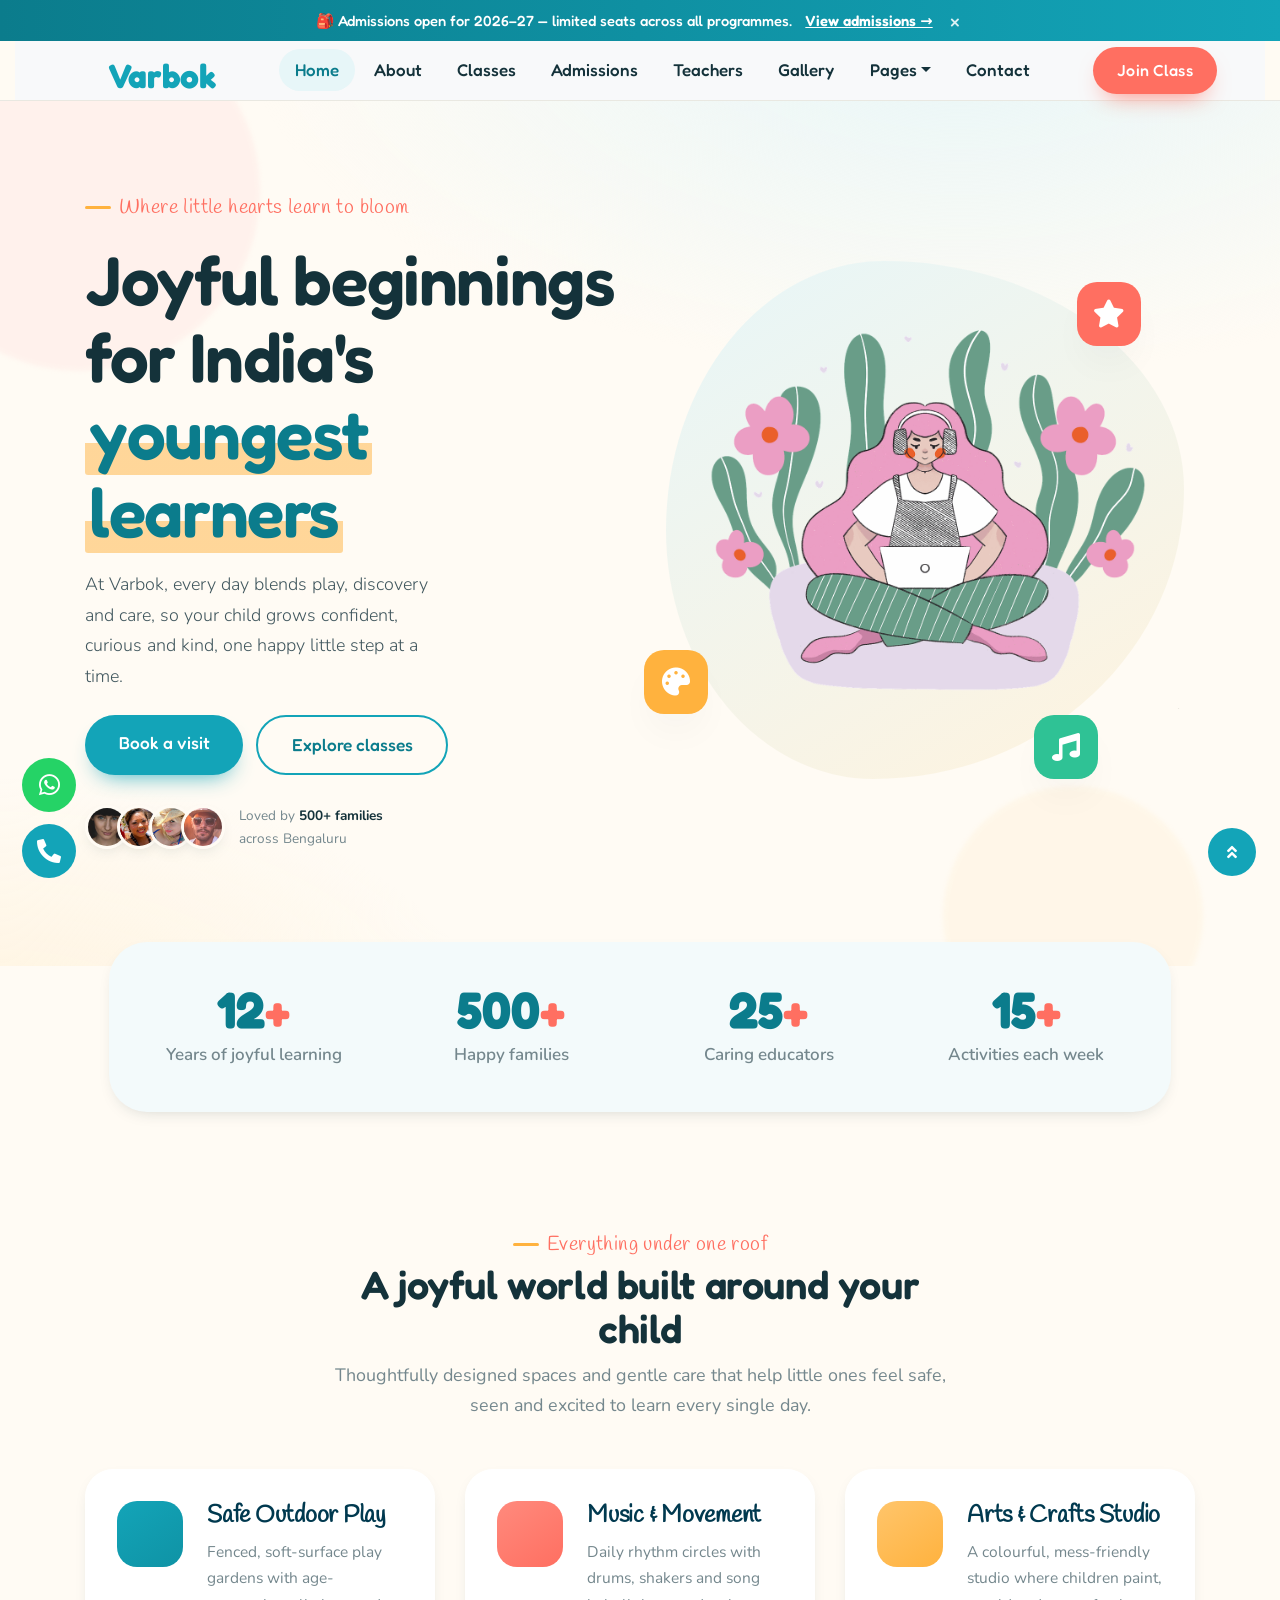
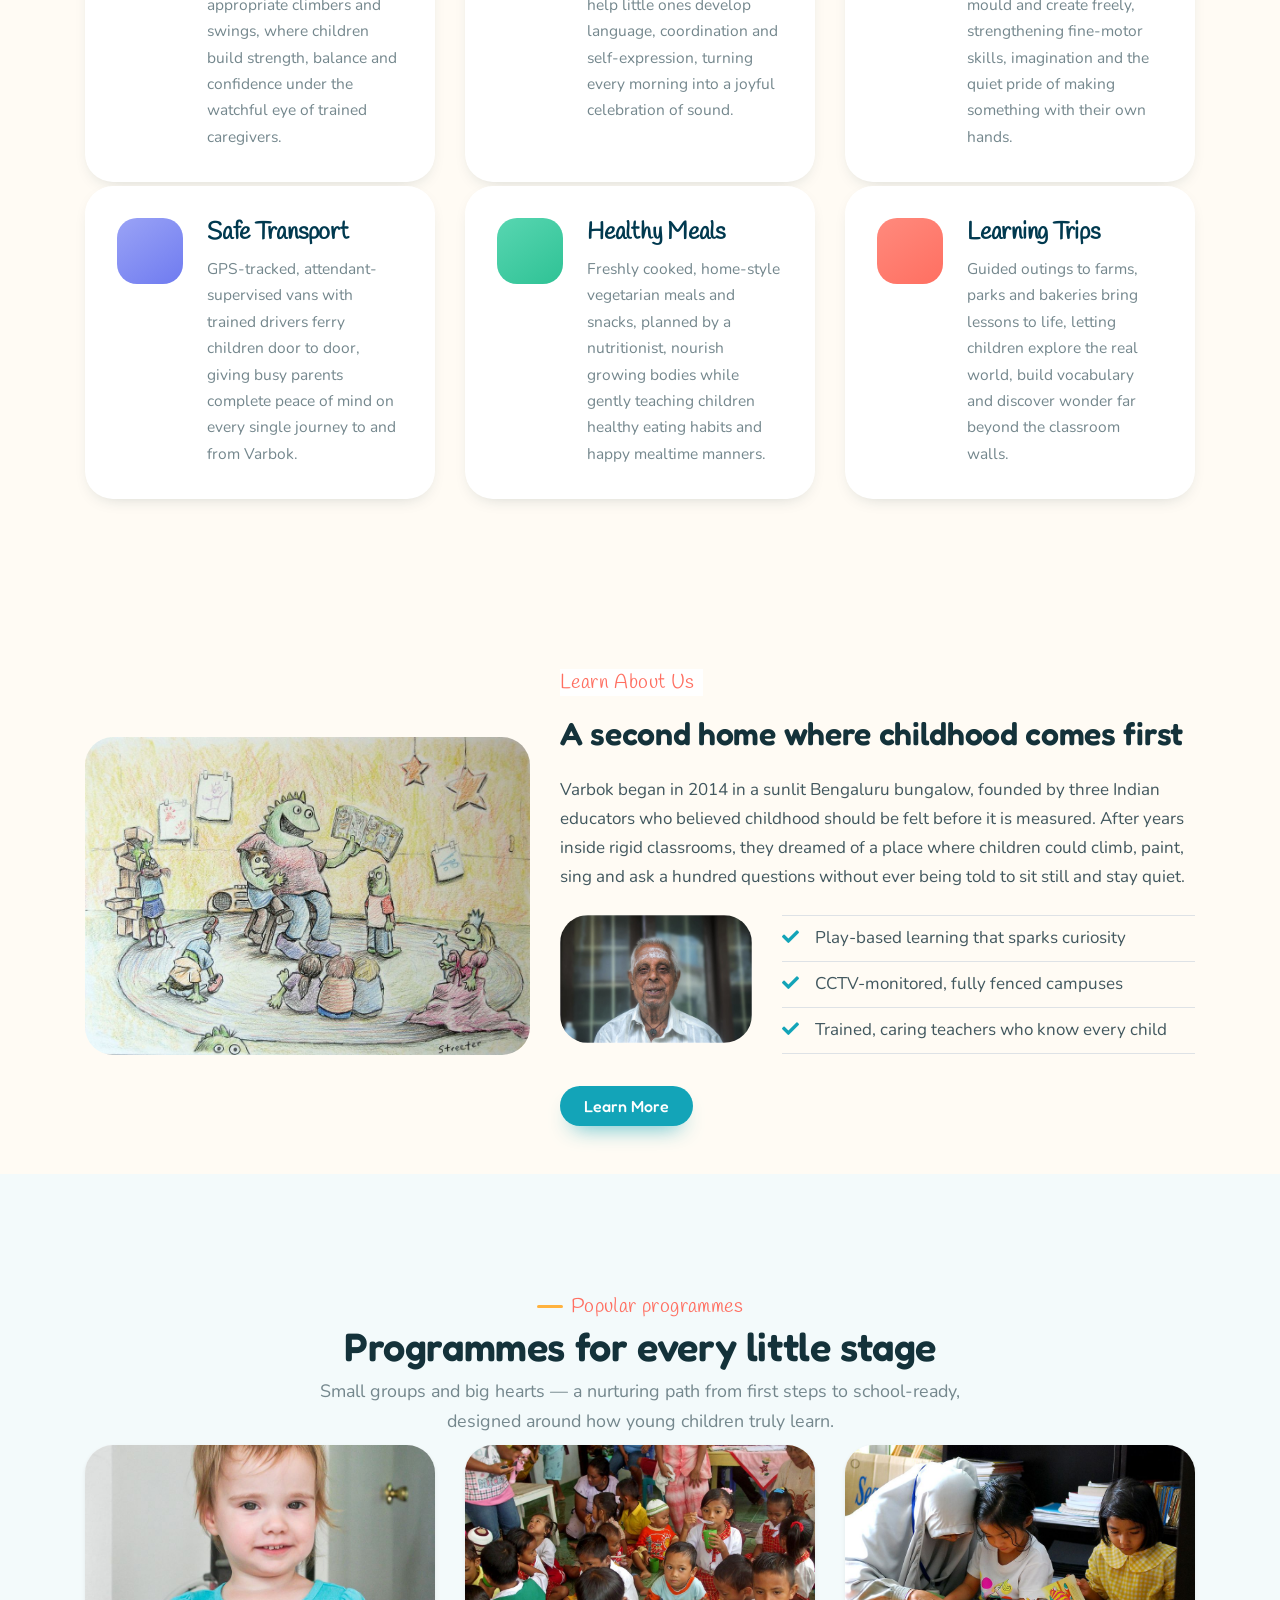
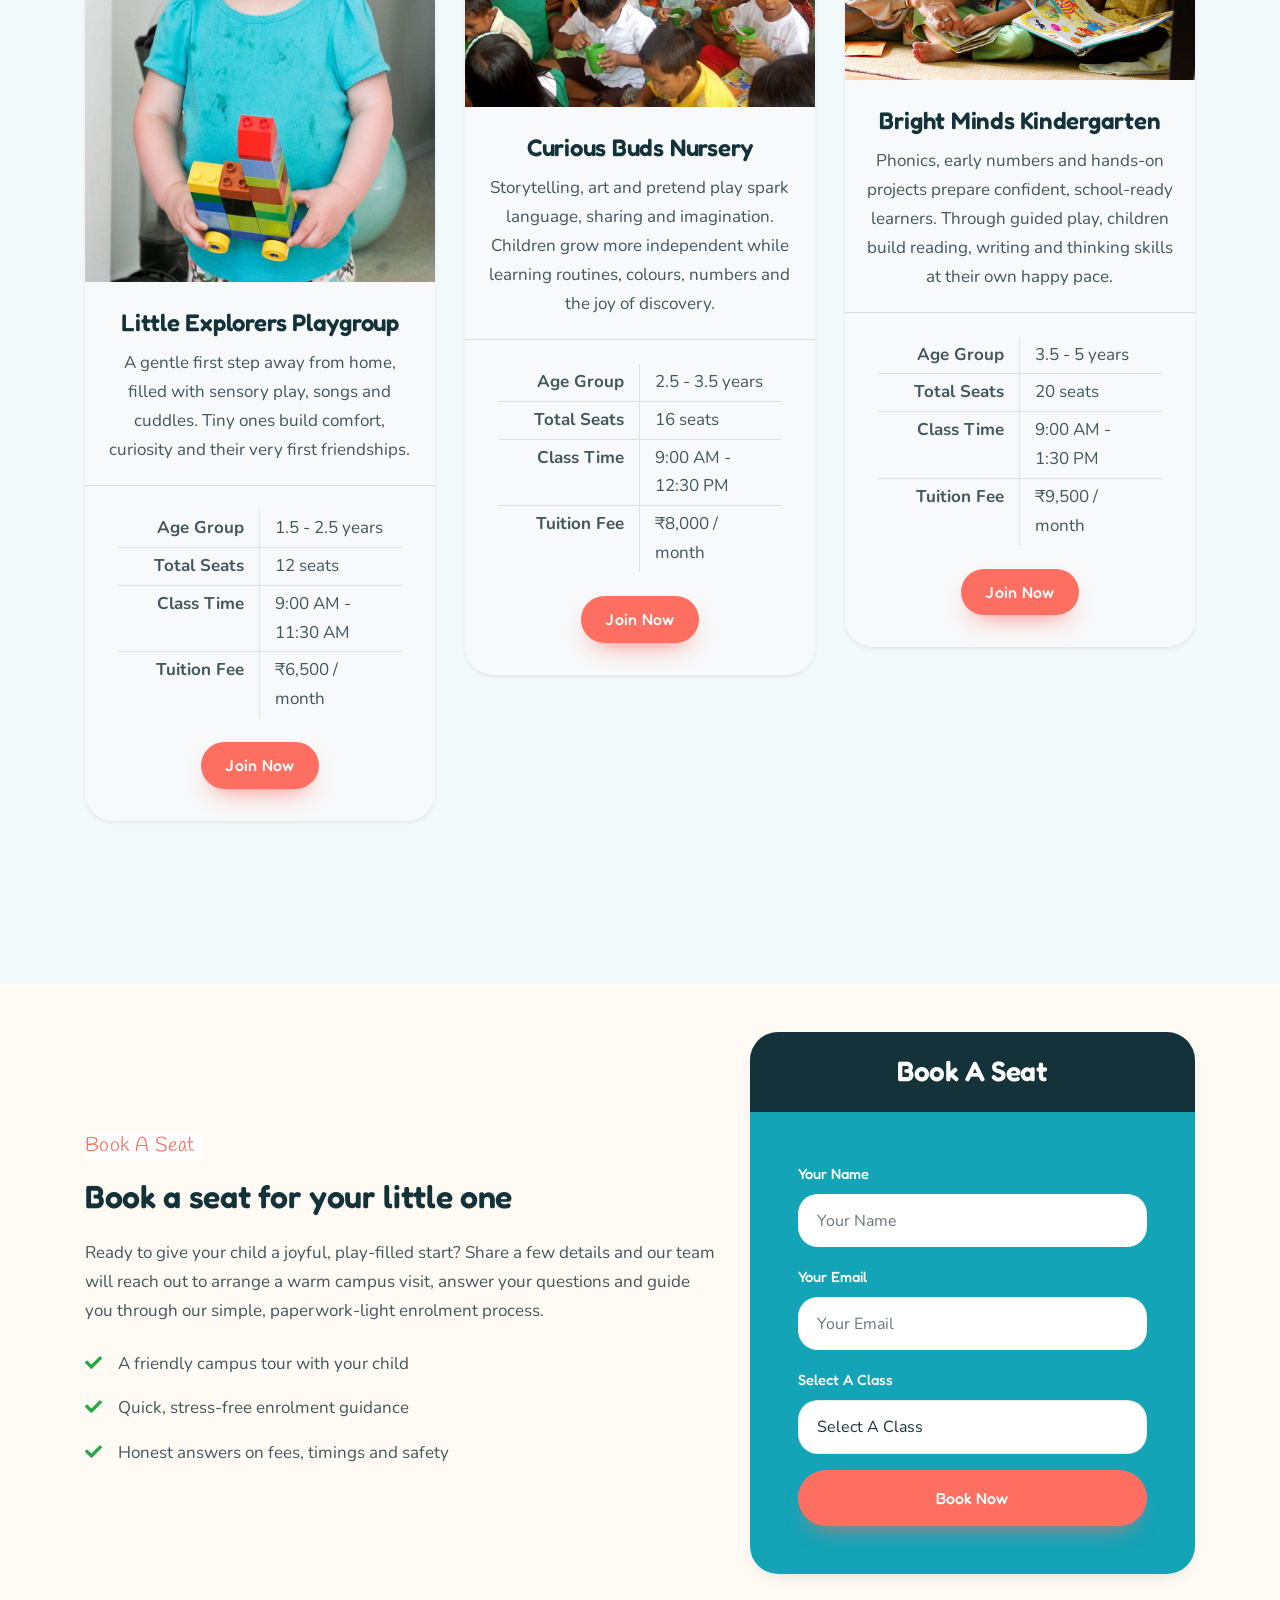
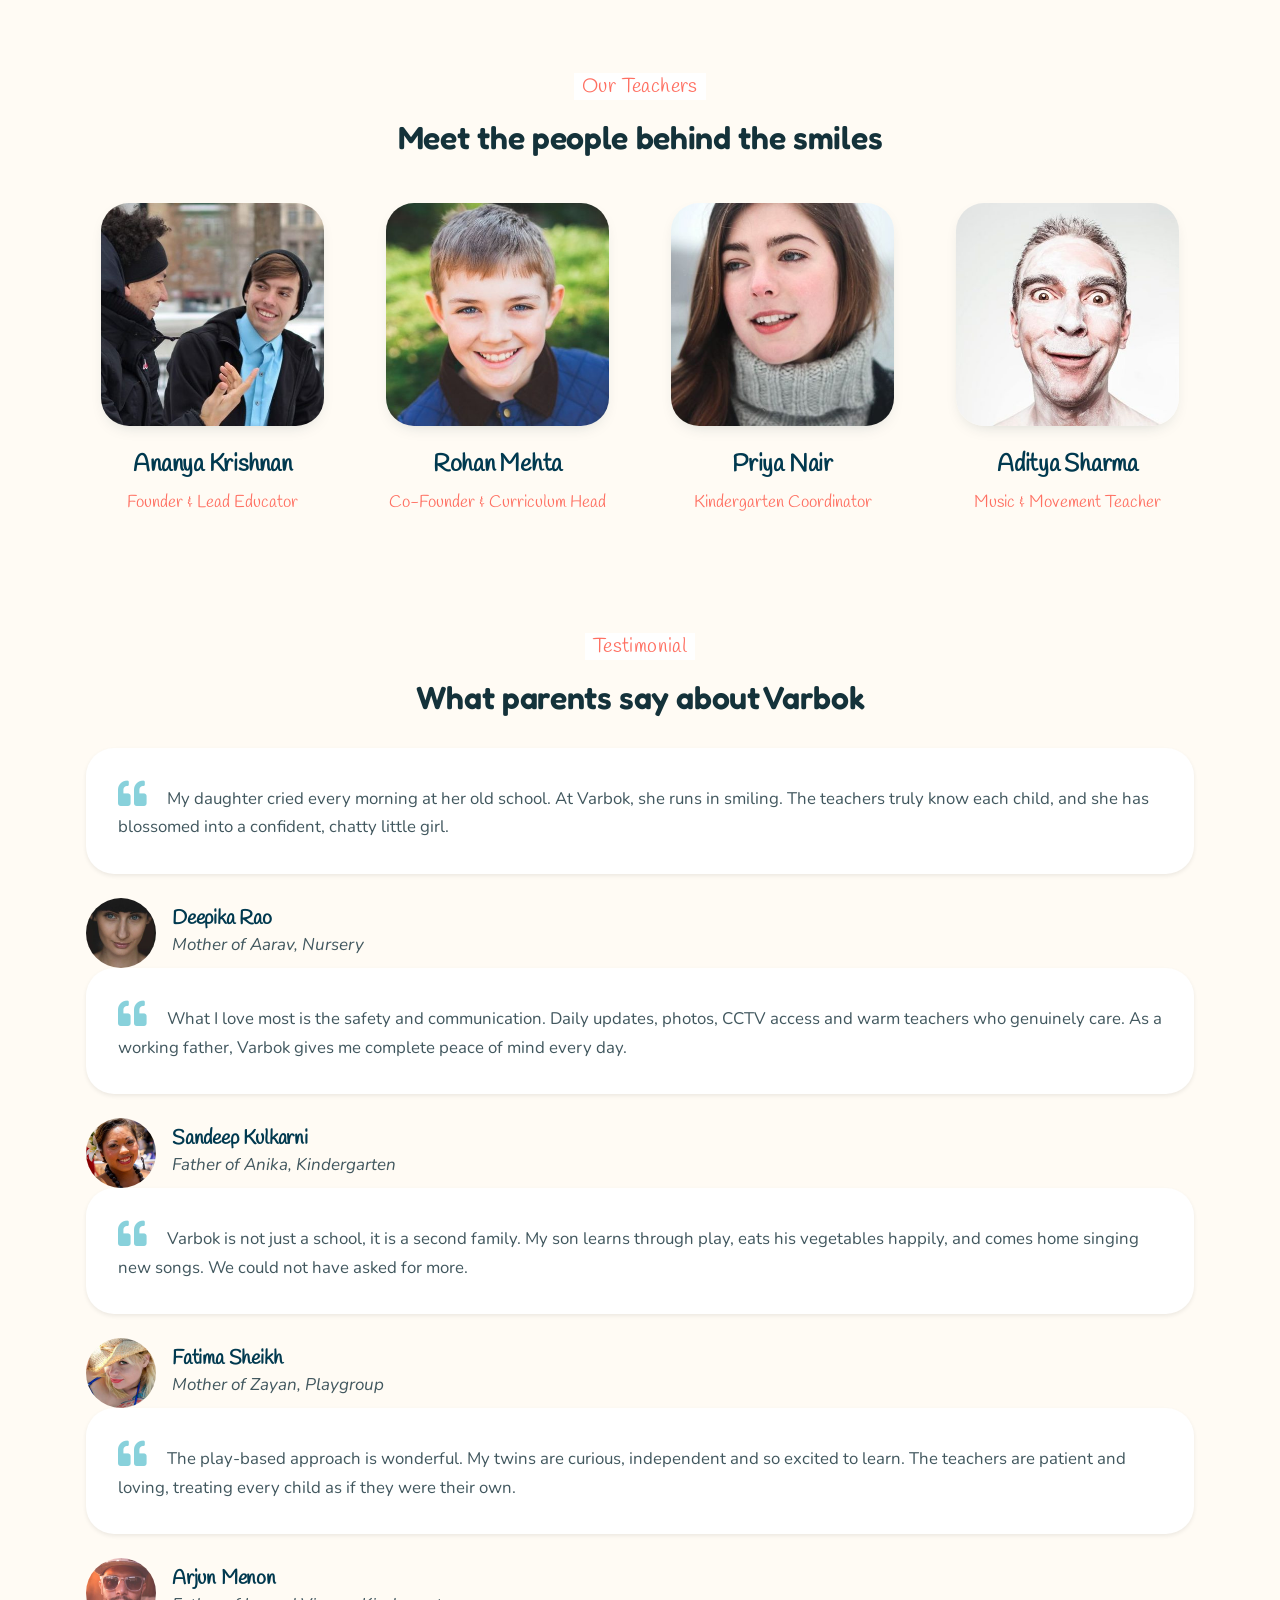
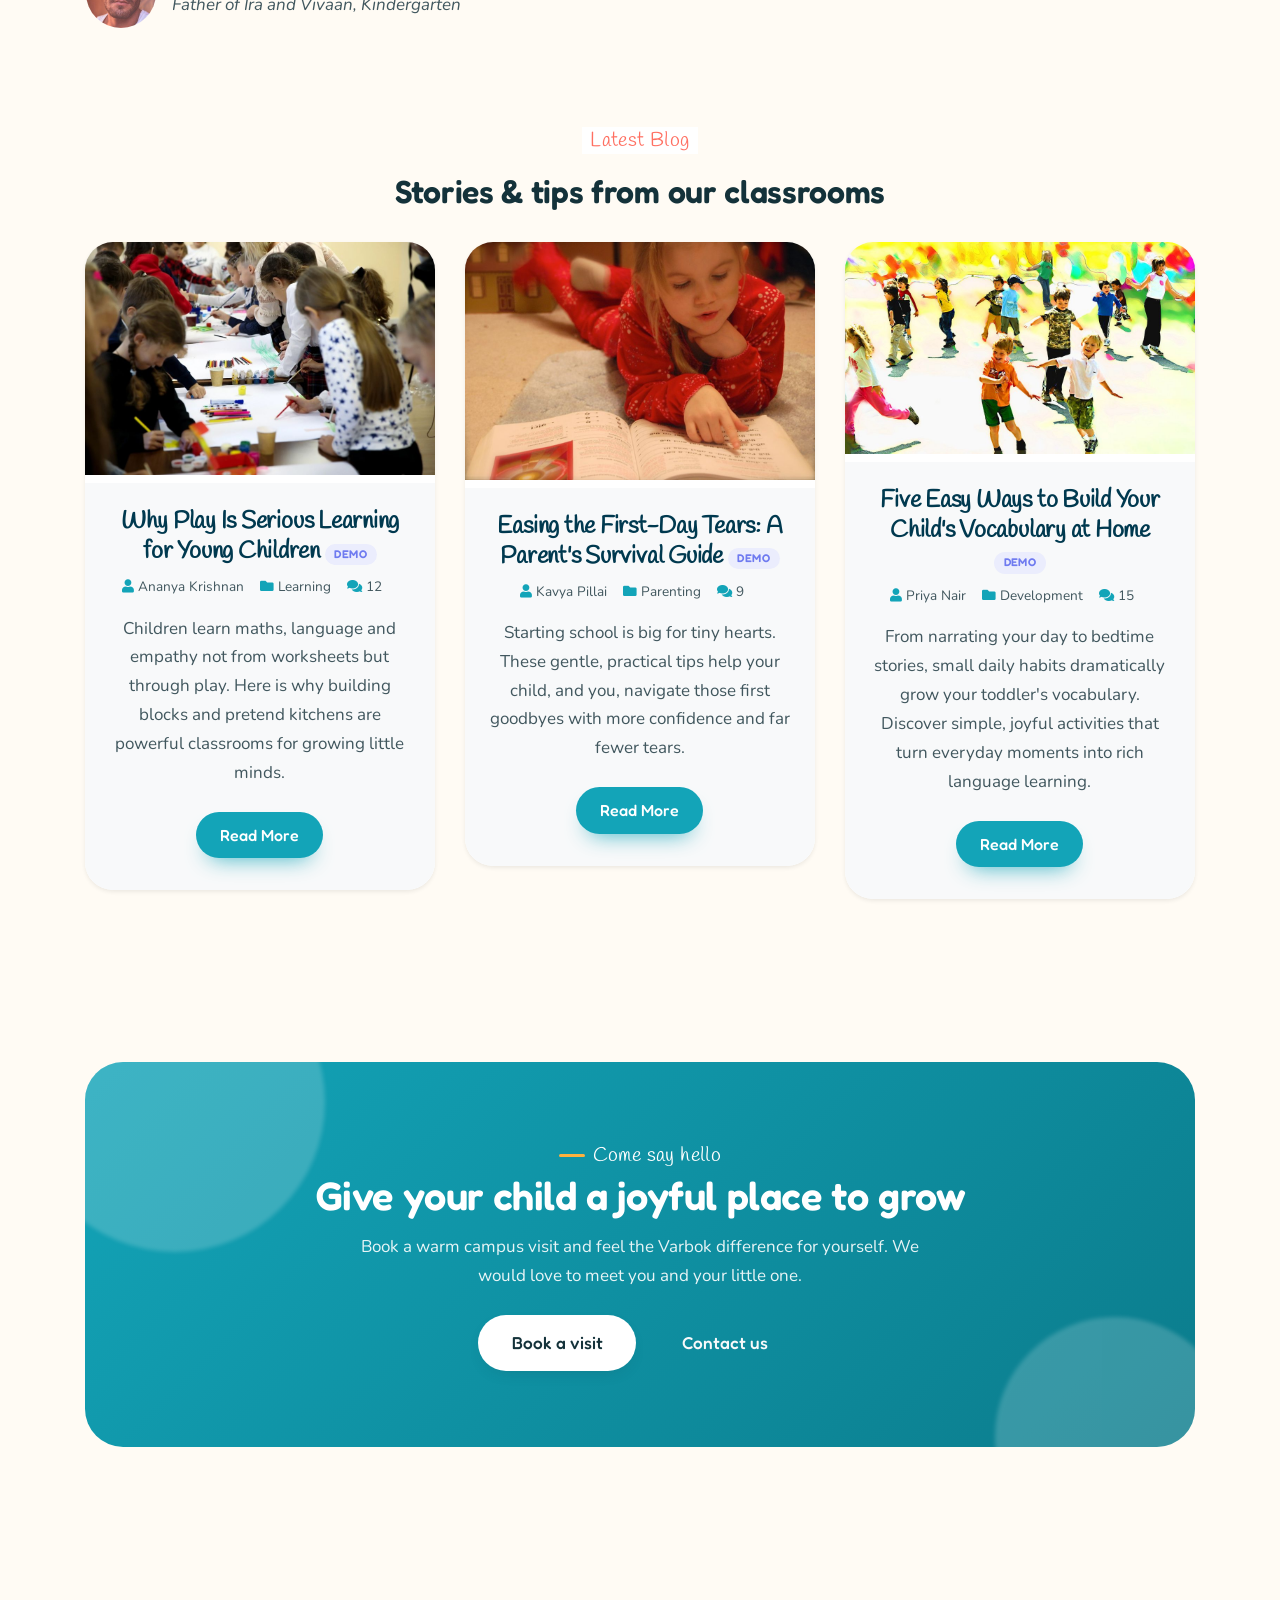
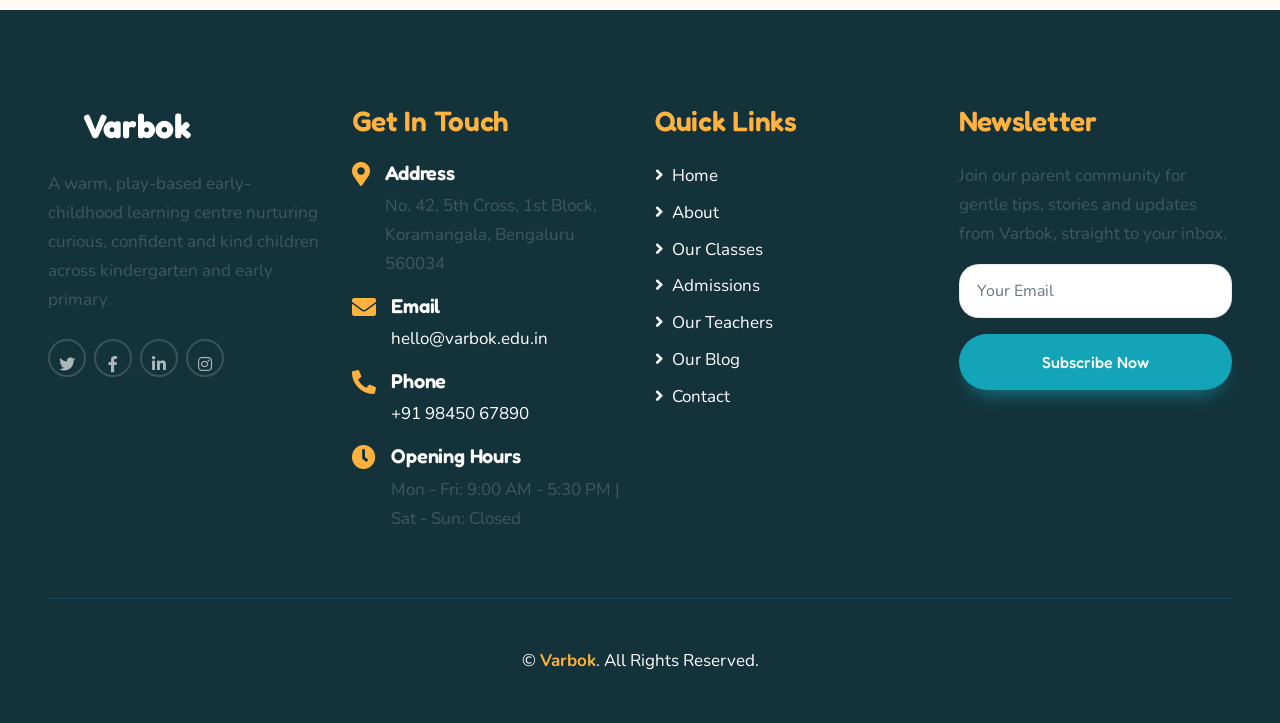
==== commit 24b28298: "restore: bring branch back to match main — correct index.html + README.md" ====
--- a/index.html
+++ b/index.html
@@ -123,8 +123,920 @@
       </div>
     </header>
 
+    <!-- Stats -->
+    <section class="section py-0" style="margin-top: -1.5rem;">
+      <div class="container">
+        <div
+          class="row text-center bg-soft section-rounded reveal"
+          style="padding: 2.6rem 1rem; box-shadow: var(--shadow-sm);"
+        >
+          <div class="col-6 col-lg-3 mb-4 mb-lg-0 stat">
+            <div class="num"><span class="count" data-target="12">12</span><span class="plus">+</span></div>
+            <div class="label">Years of joyful learning</div>
+          </div>
+          <div class="col-6 col-lg-3 mb-4 mb-lg-0 stat">
+            <div class="num"><span class="count" data-target="500">500</span><span class="plus">+</span></div>
+            <div class="label">Happy families</div>
+          </div>
+          <div class="col-6 col-lg-3 stat">
+            <div class="num"><span class="count" data-target="25">25</span><span class="plus">+</span></div>
+            <div class="label">Caring educators</div>
+          </div>
+          <div class="col-6 col-lg-3 stat">
+            <div class="num"><span class="count" data-target="15">15</span><span class="plus">+</span></div>
+            <div class="label">Activities each week</div>
+          </div>
+        </div>
+      </div>
+    </section>
+
+    <!-- Facilities -->
+    <section class="section">
+      <div class="container">
+        <div class="section-head text-center mx-auto mb-5 reveal">
+          <span class="eyebrow justify-content-center">Everything under one roof</span>
+          <h2>A joyful world built around your child</h2>
+          <p>
+            Thoughtfully designed spaces and gentle care that help little ones
+            feel safe, seen and excited to learn every single day.
+          </p>
+        </div>
+        <div class="row">
+          <div class="col-lg-4 col-md-6 pb-1 reveal">
+            <div class="facility d-flex">
+              <span class="icon-chip chip-teal">
+                <i class="flaticon-050-fence" aria-hidden="true"></i>
+              </span>
+              <div class="pl-4">
+                <h3 class="h4">Safe Outdoor Play</h3>
+                <p class="m-0">
+                  Fenced, soft-surface play gardens with age-appropriate climbers
+                  and swings, where children build strength, balance and
+                  confidence under the watchful eye of trained caregivers.
+                </p>
+              </div>
+            </div>
+          </div>
+          <div class="col-lg-4 col-md-6 pb-1 reveal d1">
+            <div class="facility d-flex">
+              <span class="icon-chip chip-coral">
+                <i class="flaticon-022-drum" aria-hidden="true"></i>
+              </span>
+              <div class="pl-4">
+                <h3 class="h4">Music &amp; Movement</h3>
+                <p class="m-0">
+                  Daily rhythm circles with drums, shakers and song help little
+                  ones develop language, coordination and self-expression,
+                  turning every morning into a joyful celebration of sound.
+                </p>
+              </div>
+            </div>
+          </div>
+          <div class="col-lg-4 col-md-6 pb-1 reveal d2">
+            <div class="facility d-flex">
+              <span class="icon-chip chip-amber">
+                <i class="flaticon-030-crayons" aria-hidden="true"></i>
+              </span>
+              <div class="pl-4">
+                <h3 class="h4">Arts &amp; Crafts Studio</h3>
+                <p class="m-0">
+                  A colourful, mess-friendly studio where children paint, mould
+                  and create freely, strengthening fine-motor skills, imagination
+                  and the quiet pride of making something with their own hands.
+                </p>
+              </div>
+            </div>
+          </div>
+          <div class="col-lg-4 col-md-6 pb-1 reveal">
+            <div class="facility d-flex">
+              <span class="icon-chip chip-violet">
+                <i class="flaticon-017-toy-car" aria-hidden="true"></i>
+              </span>
+              <div class="pl-4">
+                <h3 class="h4">Safe Transport</h3>
+                <p class="m-0">
+                  GPS-tracked, attendant-supervised vans with trained drivers
+                  ferry children door to door, giving busy parents complete peace
+                  of mind on every single journey to and from Varbok.
+                </p>
+              </div>
+            </div>
+          </div>
+          <div class="col-lg-4 col-md-6 pb-1 reveal d1">
+            <div class="facility d-flex">
+              <span class="icon-chip chip-leaf">
+                <i class="flaticon-025-sandwich" aria-hidden="true"></i>
+              </span>
+              <div class="pl-4">
+                <h3 class="h4">Healthy Meals</h3>
+                <p class="m-0">
+                  Freshly cooked, home-style vegetarian meals and snacks, planned
+                  by a nutritionist, nourish growing bodies while gently teaching
+                  children healthy eating habits and happy mealtime manners.
+                </p>
+              </div>
+            </div>
+          </div>
+          <div class="col-lg-4 col-md-6 pb-1 reveal d2">
+            <div class="facility d-flex">
+              <span class="icon-chip chip-coral">
+                <i class="flaticon-047-backpack" aria-hidden="true"></i>
+              </span>
+              <div class="pl-4">
+                <h3 class="h4">Learning Trips</h3>
+                <p class="m-0">
+                  Guided outings to farms, parks and bakeries bring lessons to
+                  life, letting children explore the real world, build vocabulary
+                  and discover wonder far beyond the classroom walls.
+                </p>
+              </div>
+            </div>
+          </div>
+        </div>
+      </div>
+    </section>
+
+    <!-- About -->
+    <div class="container-fluid py-5">
+      <div class="container">
+        <div class="row align-items-center reveal">
+          <div class="col-lg-5">
+            <img
+              class="img-fluid rounded-xl mb-5 mb-lg-0"
+              src="img/about-1.jpg"
+              alt="A Varbok caregiver reading a storybook to attentive young children"
+              loading="lazy"
+            />
+          </div>
+          <div class="col-lg-7">
+            <p class="section-title pr-5">
+              <span class="pr-2">Learn About Us</span>
+            </p>
+            <h2 class="mb-4">A second home where childhood comes first</h2>
+            <p>
+              Varbok began in 2014 in a sunlit Bengaluru bungalow, founded by
+              three Indian educators who believed childhood should be felt before
+              it is measured. After years inside rigid classrooms, they dreamed
+              of a place where children could climb, paint, sing and ask a
+              hundred questions without ever being told to sit still and stay
+              quiet.
+            </p>
+            <div class="row pt-2 pb-4">
+              <div class="col-6 col-md-4">
+                <img
+                  class="img-fluid rounded-xl"
+                  src="img/about-2.jpg"
+                  alt="Toddlers exploring colourful learning toys at Varbok"
+                  loading="lazy"
+                />
+              </div>
+              <div class="col-6 col-md-8">
+                <ul class="list-inline m-0">
+                  <li class="py-2 border-top border-bottom">
+                    <i class="fa fa-check text-primary mr-3"></i>Play-based
+                    learning that sparks curiosity
+                  </li>
+                  <li class="py-2 border-bottom">
+                    <i class="fa fa-check text-primary mr-3"></i>CCTV-monitored,
+                    fully fenced campuses
+                  </li>
+                  <li class="py-2 border-bottom">
+                    <i class="fa fa-check text-primary mr-3"></i>Trained, caring
+                    teachers who know every child
+                  </li>
+                </ul>
+              </div>
+            </div>
+            <a href="about.html" class="btn btn-primary mt-2 py-2 px-4">Learn More</a>
+          </div>
+        </div>
+      </div>
+    </div>
+
+    <!-- Classes -->
+    <div class="container-fluid section bg-soft">
+      <div class="container">
+        <div class="section-head text-center mx-auto pb-2 reveal">
+          <span class="eyebrow justify-content-center">Popular programmes</span>
+          <h2 class="mb-2">Programmes for every little stage</h2>
+          <p>
+            Small groups and big hearts — a nurturing path from first steps to
+            school-ready, designed around how young children truly learn.
+          </p>
+        </div>
+        <div class="row reveal">
+          <div class="col-lg-4 mb-5">
+            <div class="card card-hover border-0 bg-light shadow-sm pb-2">
+              <img
+                class="card-img-top mb-2"
+                src="img/class-1.jpg"
+                alt="Toddlers enjoying sensory play in the Little Explorers Playgroup"
+                loading="lazy"
+              />
+              <div class="card-body text-center">
+                <h3 class="card-title h4">Little Explorers Playgroup</h3>
+                <p class="card-text">
+                  A gentle first step away from home, filled with sensory play,
+                  songs and cuddles. Tiny ones build comfort, curiosity and their
+                  very first friendships.
+                </p>
+              </div>
+              <div class="card-footer bg-transparent py-4 px-5">
+                <div class="row border-bottom">
+                  <div class="col-6 py-1 text-right border-right">
+                    <strong>Age Group</strong>
+                  </div>
+                  <div class="col-6 py-1">1.5 - 2.5 years</div>
+                </div>
+                <div class="row border-bottom">
+                  <div class="col-6 py-1 text-right border-right">
+                    <strong>Total Seats</strong>
+                  </div>
+                  <div class="col-6 py-1">12 seats</div>
+                </div>
+                <div class="row border-bottom">
+                  <div class="col-6 py-1 text-right border-right">
+                    <strong>Class Time</strong>
+                  </div>
+                  <div class="col-6 py-1">9:00 AM - 11:30 AM</div>
+                </div>
+                <div class="row">
+                  <div class="col-6 py-1 text-right border-right">
+                    <strong>Tuition Fee</strong>
+                  </div>
+                  <div class="col-6 py-1">&#8377;6,500 / month</div>
+                </div>
+              </div>
+              <a href="#book-a-seat" class="btn btn-primary btn-cta px-4 mx-auto mb-4">Join Now</a>
+            </div>
+          </div>
+          <div class="col-lg-4 mb-5">
+            <div class="card card-hover border-0 bg-light shadow-sm pb-2">
+              <img
+                class="card-img-top mb-2"
+                src="img/class-2.jpg"
+                alt="Children sharing stories and pretend play in the Curious Buds Nursery"
+                loading="lazy"
+              />
+              <div class="card-body text-center">
+                <h3 class="card-title h4">Curious Buds Nursery</h3>
+                <p class="card-text">
+                  Storytelling, art and pretend play spark language, sharing and
+                  imagination. Children grow more independent while learning
+                  routines, colours, numbers and the joy of discovery.
+                </p>
+              </div>
+              <div class="card-footer bg-transparent py-4 px-5">
+                <div class="row border-bottom">
+                  <div class="col-6 py-1 text-right border-right">
+                    <strong>Age Group</strong>
+                  </div>
+                  <div class="col-6 py-1">2.5 - 3.5 years</div>
+                </div>
+                <div class="row border-bottom">
+                  <div class="col-6 py-1 text-right border-right">
+                    <strong>Total Seats</strong>
+                  </div>
+                  <div class="col-6 py-1">16 seats</div>
+                </div>
+                <div class="row border-bottom">
+                  <div class="col-6 py-1 text-right border-right">
+                    <strong>Class Time</strong>
+                  </div>
+                  <div class="col-6 py-1">9:00 AM - 12:30 PM</div>
+                </div>
+                <div class="row">
+                  <div class="col-6 py-1 text-right border-right">
+                    <strong>Tuition Fee</strong>
+                  </div>
+                  <div class="col-6 py-1">&#8377;8,000 / month</div>
+                </div>
+              </div>
+              <a href="#book-a-seat" class="btn btn-primary btn-cta px-4 mx-auto mb-4">Join Now</a>
+            </div>
+          </div>
+          <div class="col-lg-4 mb-5">
+            <div class="card card-hover border-0 bg-light shadow-sm pb-2">
+              <img
+                class="card-img-top mb-2"
+                src="img/class-3.jpg"
+                alt="Kindergarten children working on hands-on learning projects"
+                loading="lazy"
+              />
+              <div class="card-body text-center">
+                <h3 class="card-title h4">Bright Minds Kindergarten</h3>
+                <p class="card-text">
+                  Phonics, early numbers and hands-on projects prepare confident,
+                  school-ready learners. Through guided play, children build
+                  reading, writing and thinking skills at their own happy pace.
+                </p>
+              </div>
+              <div class="card-footer bg-transparent py-4 px-5">
+                <div class="row border-bottom">
+                  <div class="col-6 py-1 text-right border-right">
+                    <strong>Age Group</strong>
+                  </div>
+                  <div class="col-6 py-1">3.5 - 5 years</div>
+                </div>
+                <div class="row border-bottom">
+                  <div class="col-6 py-1 text-right border-right">
+                    <strong>Total Seats</strong>
+                  </div>
+                  <div class="col-6 py-1">20 seats</div>
+                </div>
+                <div class="row border-bottom">
+                  <div class="col-6 py-1 text-right border-right">
+                    <strong>Class Time</strong>
+                  </div>
+                  <div class="col-6 py-1">9:00 AM - 1:30 PM</div>
+                </div>
+                <div class="row">
+                  <div class="col-6 py-1 text-right border-right">
+                    <strong>Tuition Fee</strong>
+                  </div>
+                  <div class="col-6 py-1">&#8377;9,500 / month</div>
+                </div>
+              </div>
+              <a href="#book-a-seat" class="btn btn-primary btn-cta px-4 mx-auto mb-4">Join Now</a>
+            </div>
+          </div>
+        </div>
+      </div>
+    </div>
+
+    <!-- Book A Seat -->
+    <div class="container-fluid py-5" id="book-a-seat">
+      <div class="container">
+        <div class="row align-items-center">
+          <div class="col-lg-7 mb-5 mb-lg-0">
+            <p class="section-title pr-5">
+              <span class="pr-2">Book A Seat</span>
+            </p>
+            <h2 class="mb-4">Book a seat for your little one</h2>
+            <p>
+              Ready to give your child a joyful, play-filled start? Share a few
+              details and our team will reach out to arrange a warm campus visit,
+              answer your questions and guide you through our simple,
+              paperwork-light enrolment process.
+            </p>
+            <ul class="list-inline m-0">
+              <li class="py-2">
+                <i class="fa fa-check text-success mr-3"></i>A friendly campus
+                tour with your child
+              </li>
+              <li class="py-2">
+                <i class="fa fa-check text-success mr-3"></i>Quick, stress-free
+                enrolment guidance
+              </li>
+              <li class="py-2">
+                <i class="fa fa-check text-success mr-3"></i>Honest answers on
+                fees, timings and safety
+              </li>
+            </ul>
+          </div>
+          <div class="col-lg-5">
+            <div class="card border-0">
+              <div class="card-header bg-secondary text-center p-4">
+                <h3 class="text-white m-0">Book A Seat</h3>
+              </div>
+              <div class="card-body rounded-bottom bg-primary p-5">
+                <form
+                  data-formspree
+                  action="https://formspree.io/f/YOUR_FORM_ID"
+                  method="post"
+                >
+                  <div class="form-group">
+                    <label for="booking-name" class="text-white">Your Name</label>
+                    <input
+                      type="text"
+                      id="booking-name"
+                      name="name"
+                      class="form-control border-0 p-4"
+                      placeholder="Your Name"
+                      required
+                    />
+                  </div>
+                  <div class="form-group">
+                    <label for="booking-email" class="text-white">Your Email</label>
+                    <input
+                      type="email"
+                      id="booking-email"
+                      name="email"
+                      class="form-control border-0 p-4"
+                      placeholder="Your Email"
+                      required
+                    />
+                  </div>
+                  <div class="form-group">
+                    <label for="booking-class" class="text-white">Select A Class</label>
+                    <select
+                      id="booking-class"
+                      name="class"
+                      class="custom-select border-0 px-4"
+                      style="height: 47px"
+                      required
+                    >
+                      <option value="" selected disabled>Select A Class</option>
+                      <option value="Little Explorers Playgroup">Little Explorers Playgroup</option>
+                      <option value="Curious Buds Nursery">Curious Buds Nursery</option>
+                      <option value="Bright Minds Kindergarten">Bright Minds Kindergarten</option>
+                    </select>
+                  </div>
+                  <div>
+                    <button
+                      class="btn btn-secondary btn-block border-0 py-3"
+                      type="submit"
+                    >
+                      Book Now
+                    </button>
+                  </div>
+                  <div class="form-status mt-3 text-white" role="status" aria-live="polite"></div>
+                </form>
+              </div>
+            </div>
+          </div>
+        </div>
+      </div>
+    </div>
+
+    <!-- Team -->
+    <div class="container-fluid pt-5">
+      <div class="container">
+        <div class="text-center pb-2">
+          <p class="section-title px-5">
+            <span class="px-2">Our Teachers</span>
+          </p>
+          <h2 class="mb-4">Meet the people behind the smiles</h2>
+        </div>
+        <div class="row">
+          <div class="col-md-6 col-lg-3 text-center team mb-5">
+            <div class="card-hover h-100 p-3 rounded">
+            <div
+              class="position-relative overflow-hidden mb-4"
+              style="border-radius: 100%"
+            >
+              <img
+                class="img-fluid w-100"
+                src="img/team-1.jpg"
+                alt="Portrait of Ananya Krishnan, Founder and Lead Educator at Varbok"
+                loading="lazy"
+              />
+              <div
+                class="team-social d-flex align-items-center justify-content-center w-100 h-100 position-absolute"
+              >
+                <a
+                  class="coming-soon btn btn-outline-light text-center mr-2 px-0"
+                  style="width: 38px; height: 38px"
+                  href="#"
+                  role="button"
+                  aria-label="Twitter (coming soon)"
+                  title="Coming soon"
+                  ><i class="fab fa-twitter"></i
+                ></a>
+                <a
+                  class="coming-soon btn btn-outline-light text-center mr-2 px-0"
+                  style="width: 38px; height: 38px"
+                  href="#"
+                  role="button"
+                  aria-label="Facebook (coming soon)"
+                  title="Coming soon"
+                  ><i class="fab fa-facebook-f"></i
+                ></a>
+                <a
+                  class="coming-soon btn btn-outline-light text-center px-0"
+                  style="width: 38px; height: 38px"
+                  href="#"
+                  role="button"
+                  aria-label="LinkedIn (coming soon)"
+                  title="Coming soon"
+                  ><i class="fab fa-linkedin-in"></i
+                ></a>
+              </div>
+            </div>
+            <h3 class="h4">Ananya Krishnan</h3>
+            <i>Founder &amp; Lead Educator</i>
+            </div>
+          </div>
+          <div class="col-md-6 col-lg-3 text-center team mb-5">
+            <div class="card-hover h-100 p-3 rounded">
+            <div
+              class="position-relative overflow-hidden mb-4"
+              style="border-radius: 100%"
+            >
+              <img
+                class="img-fluid w-100"
+                src="img/team-2.jpg"
+                alt="Portrait of Rohan Mehta, Co-Founder and Curriculum Head at Varbok"
+                loading="lazy"
+              />
+              <div
+                class="team-social d-flex align-items-center justify-content-center w-100 h-100 position-absolute"
+              >
+                <a
+                  class="coming-soon btn btn-outline-light text-center mr-2 px-0"
+                  style="width: 38px; height: 38px"
+                  href="#"
+                  role="button"
+                  aria-label="Twitter (coming soon)"
+                  title="Coming soon"
+                  ><i class="fab fa-twitter"></i
+                ></a>
+                <a
+                  class="coming-soon btn btn-outline-light text-center mr-2 px-0"
+                  style="width: 38px; height: 38px"
+                  href="#"
+                  role="button"
+                  aria-label="Facebook (coming soon)"
+                  title="Coming soon"
+                  ><i class="fab fa-facebook-f"></i
+                ></a>
+                <a
+                  class="coming-soon btn btn-outline-light text-center px-0"
+                  style="width: 38px; height: 38px"
+                  href="#"
+                  role="button"
+                  aria-label="LinkedIn (coming soon)"
+                  title="Coming soon"
+                  ><i class="fab fa-linkedin-in"></i
+                ></a>
+              </div>
+            </div>
+            <h3 class="h4">Rohan Mehta</h3>
+            <i>Co-Founder &amp; Curriculum Head</i>
+            </div>
+          </div>
+          <div class="col-md-6 col-lg-3 text-center team mb-5">
+            <div class="card-hover h-100 p-3 rounded">
+            <div
+              class="position-relative overflow-hidden mb-4"
+              style="border-radius: 100%"
+            >
+              <img
+                class="img-fluid w-100"
+                src="img/team-3.jpg"
+                alt="Portrait of Priya Nair, Kindergarten Coordinator at Varbok"
+                loading="lazy"
+              />
+              <div
+                class="team-social d-flex align-items-center justify-content-center w-100 h-100 position-absolute"
+              >
+                <a
+                  class="coming-soon btn btn-outline-light text-center mr-2 px-0"
+                  style="width: 38px; height: 38px"
+                  href="#"
+                  role="button"
+                  aria-label="Twitter (coming soon)"
+                  title="Coming soon"
+                  ><i class="fab fa-twitter"></i
+                ></a>
+                <a
+                  class="coming-soon btn btn-outline-light text-center mr-2 px-0"
+                  style="width: 38px; height: 38px"
+                  href="#"
+                  role="button"
+                  aria-label="Facebook (coming soon)"
+                  title="Coming soon"
+                  ><i class="fab fa-facebook-f"></i
+                ></a>
+                <a
+                  class="coming-soon btn btn-outline-light text-center px-0"
+                  style="width: 38px; height: 38px"
+                  href="#"
+                  role="button"
+                  aria-label="LinkedIn (coming soon)"
+                  title="Coming soon"
+                  ><i class="fab fa-linkedin-in"></i
+                ></a>
+              </div>
+            </div>
+            <h3 class="h4">Priya Nair</h3>
+            <i>Kindergarten Coordinator</i>
+            </div>
+          </div>
+          <div class="col-md-6 col-lg-3 text-center team mb-5">
+            <div class="card-hover h-100 p-3 rounded">
+            <div
+              class="position-relative overflow-hidden mb-4"
+              style="border-radius: 100%"
+            >
+              <img
+                class="img-fluid w-100"
+                src="img/team-4.jpg"
+                alt="Portrait of Aditya Sharma, Music and Movement Teacher at Varbok"
+                loading="lazy"
+              />
+              <div
+                class="team-social d-flex align-items-center justify-content-center w-100 h-100 position-absolute"
+              >
+                <a
+                  class="coming-soon btn btn-outline-light text-center mr-2 px-0"
+                  style="width: 38px; height: 38px"
+                  href="#"
+                  role="button"
+                  aria-label="Twitter (coming soon)"
+                  title="Coming soon"
+                  ><i class="fab fa-twitter"></i
+                ></a>
+                <a
+                  class="coming-soon btn btn-outline-light text-center mr-2 px-0"
+                  style="width: 38px; height: 38px"
+                  href="#"
+                  role="button"
+                  aria-label="Facebook (coming soon)"
+                  title="Coming soon"
+                  ><i class="fab fa-facebook-f"></i
+                ></a>
+                <a
+                  class="coming-soon btn btn-outline-light text-center px-0"
+                  style="width: 38px; height: 38px"
+                  href="#"
+                  role="button"
+                  aria-label="LinkedIn (coming soon)"
+                  title="Coming soon"
+                  ><i class="fab fa-linkedin-in"></i
+                ></a>
+              </div>
+            </div>
+            <h3 class="h4">Aditya Sharma</h3>
+            <i>Music &amp; Movement Teacher</i>
+            </div>
+          </div>
+        </div>
+      </div>
+    </div>
+
+    <!-- Testimonial -->
+    <div class="container-fluid py-5">
+      <div class="container p-0">
+        <div class="text-center pb-2">
+          <p class="section-title px-5">
+            <span class="px-2">Testimonial</span>
+          </p>
+          <h2 class="mb-4">What parents say about Varbok</h2>
+        </div>
+        <div
+          class="owl-carousel testimonial-carousel"
+          aria-label="Parent testimonials"
+          aria-roledescription="carousel"
+        >
+          <div class="testimonial-item px-3">
+            <div class="bg-light shadow-sm rounded mb-4 p-4">
+              <i class="fas fa-quote-left text-primary mr-3" aria-hidden="true"></i>
+              My daughter cried every morning at her old school. At Varbok, she
+              runs in smiling. The teachers truly know each child, and she has
+              blossomed into a confident, chatty little girl.
+            </div>
+            <div class="d-flex align-items-center">
+              <img
+                class="rounded-circle"
+                src="img/testimonial-1.jpg"
+                style="width: 70px; height: 70px"
+                alt="Deepika Rao, mother of a Varbok nursery child"
+                loading="lazy"
+                width="70"
+                height="70"
+              />
+              <div class="pl-3">
+                <h4 class="h5 mb-0">Deepika Rao</h4>
+                <i>Mother of Aarav, Nursery</i>
+              </div>
+            </div>
+          </div>
+          <div class="testimonial-item px-3">
+            <div class="bg-light shadow-sm rounded mb-4 p-4">
+              <i class="fas fa-quote-left text-primary mr-3" aria-hidden="true"></i>
+              What I love most is the safety and communication. Daily updates,
+              photos, CCTV access and warm teachers who genuinely care. As a
+              working father, Varbok gives me complete peace of mind every day.
+            </div>
+            <div class="d-flex align-items-center">
+              <img
+                class="rounded-circle"
+                src="img/testimonial-2.jpg"
+                style="width: 70px; height: 70px"
+                alt="Sandeep Kulkarni, father of a Varbok kindergarten child"
+                loading="lazy"
+                width="70"
+                height="70"
+              />
+              <div class="pl-3">
+                <h4 class="h5 mb-0">Sandeep Kulkarni</h4>
+                <i>Father of Anika, Kindergarten</i>
+              </div>
+            </div>
+          </div>
+          <div class="testimonial-item px-3">
+            <div class="bg-light shadow-sm rounded mb-4 p-4">
+              <i class="fas fa-quote-left text-primary mr-3" aria-hidden="true"></i>
+              Varbok is not just a school, it is a second family. My son learns
+              through play, eats his vegetables happily, and comes home singing
+              new songs. We could not have asked for more.
+            </div>
+            <div class="d-flex align-items-center">
+              <img
+                class="rounded-circle"
+                src="img/testimonial-3.jpg"
+                style="width: 70px; height: 70px"
+                alt="Fatima Sheikh, mother of a Varbok playgroup child"
+                loading="lazy"
+                width="70"
+                height="70"
+              />
+              <div class="pl-3">
+                <h4 class="h5 mb-0">Fatima Sheikh</h4>
+                <i>Mother of Zayan, Playgroup</i>
+              </div>
+            </div>
+          </div>
+          <div class="testimonial-item px-3">
+            <div class="bg-light shadow-sm rounded mb-4 p-4">
+              <i class="fas fa-quote-left text-primary mr-3" aria-hidden="true"></i>
+              The play-based approach is wonderful. My twins are curious,
+              independent and so excited to learn. The teachers are patient and
+              loving, treating every child as if they were their own.
+            </div>
+            <div class="d-flex align-items-center">
+              <img
+                class="rounded-circle"
+                src="img/testimonial-4.jpg"
+                style="width: 70px; height: 70px"
+                alt="Arjun Menon, father of Varbok kindergarten twins"
+                loading="lazy"
+                width="70"
+                height="70"
+              />
+              <div class="pl-3">
+                <h4 class="h5 mb-0">Arjun Menon</h4>
+                <i>Father of Ira and Vivaan, Kindergarten</i>
+              </div>
+            </div>
+          </div>
+        </div>
+      </div>
+    </div>
+
+    <!-- Blog -->
+    <div class="container-fluid pt-5">
+      <div class="container">
+        <div class="text-center pb-2">
+          <p class="section-title px-5">
+            <span class="px-2">Latest Blog</span>
+          </p>
+          <h2 class="mb-4">Stories &amp; tips from our classrooms</h2>
+        </div>
+        <div class="row pb-3">
+          <div class="col-lg-4 mb-4">
+            <div class="card card-hover border-0 shadow-sm mb-2">
+              <img
+                class="card-img-top mb-2"
+                src="img/blog-1.jpg"
+                alt="Young children building with wooden blocks during play-based learning"
+                loading="lazy"
+              />
+              <div class="card-body bg-light text-center p-4">
+                <h3 class="h4">
+                  Why Play Is Serious Learning for Young Children
+                  <span class="demo-badge">Demo</span>
+                </h3>
+                <div class="d-flex justify-content-center mb-3">
+                  <small class="mr-3"
+                    ><i class="fa fa-user text-primary"></i> Ananya Krishnan</small
+                  >
+                  <small class="mr-3"
+                    ><i class="fa fa-folder text-primary"></i> Learning</small
+                  >
+                  <small class="mr-3"
+                    ><i class="fa fa-comments text-primary"></i> 12</small
+                  >
+                </div>
+                <p>
+                  Children learn maths, language and empathy not from worksheets
+                  but through play. Here is why building blocks and pretend
+                  kitchens are powerful classrooms for growing little minds.
+                </p>
+                <a href="single.html" class="btn btn-primary px-4 mx-auto my-2"
+                  >Read More</a
+                >
+              </div>
+            </div>
+          </div>
+          <div class="col-lg-4 mb-4">
+            <div class="card card-hover border-0 shadow-sm mb-2">
+              <img
+                class="card-img-top mb-2"
+                src="img/blog-2.jpg"
+                alt="A parent gently saying goodbye to a child on their first school day"
+                loading="lazy"
+              />
+              <div class="card-body bg-light text-center p-4">
+                <h3 class="h4">
+                  Easing the First-Day Tears: A Parent's Survival Guide
+                  <span class="demo-badge">Demo</span>
+                </h3>
+                <div class="d-flex justify-content-center mb-3">
+                  <small class="mr-3"
+                    ><i class="fa fa-user text-primary"></i> Kavya Pillai</small
+                  >
+                  <small class="mr-3"
+                    ><i class="fa fa-folder text-primary"></i> Parenting</small
+                  >
+                  <small class="mr-3"
+                    ><i class="fa fa-comments text-primary"></i> 9</small
+                  >
+                </div>
+                <p>
+                  Starting school is big for tiny hearts. These gentle, practical
+                  tips help your child, and you, navigate those first goodbyes
+                  with more confidence and far fewer tears.
+                </p>
+                <a href="single.html" class="btn btn-primary px-4 mx-auto my-2"
+                  >Read More</a
+                >
+              </div>
+            </div>
+          </div>
+          <div class="col-lg-4 mb-4">
+            <div class="card card-hover border-0 shadow-sm mb-2">
+              <img
+                class="card-img-top mb-2"
+                src="img/blog-3.jpg"
+                alt="A toddler and parent reading a picture book together at home"
+                loading="lazy"
+              />
+              <div class="card-body bg-light text-center p-4">
+                <h3 class="h4">
+                  Five Easy Ways to Build Your Child's Vocabulary at Home
+                  <span class="demo-badge">Demo</span>
+                </h3>
+                <div class="d-flex justify-content-center mb-3">
+                  <small class="mr-3"
+                    ><i class="fa fa-user text-primary"></i> Priya Nair</small
+                  >
+                  <small class="mr-3"
+                    ><i class="fa fa-folder text-primary"></i> Development</small
+                  >
+                  <small class="mr-3"
+                    ><i class="fa fa-comments text-primary"></i> 15</small
+                  >
+                </div>
+                <p>
+                  From narrating your day to bedtime stories, small daily habits
+                  dramatically grow your toddler's vocabulary. Discover simple,
+                  joyful activities that turn everyday moments into rich language
+                  learning.
+                </p>
+                <a href="single.html" class="btn btn-primary px-4 mx-auto my-2"
+                  >Read More</a
+                >
+              </div>
+            </div>
+          </div>
+        </div>
+      </div>
+    </div>
+
+    <!-- CTA band -->
+    <section class="section">
+      <div class="container">
+        <div class="cta-band text-center reveal">
+          <div
+            class="blob-deco"
+            style="width: 300px; height: 300px; top: -110px; left: -60px;"
+          ></div>
+          <div
+            class="blob-deco"
+            style="width: 240px; height: 240px; bottom: -110px; right: -40px;"
+          ></div>
+          <div class="position-relative">
+            <span class="eyebrow justify-content-center" style="color: #fff;"
+              >Come say hello</span
+            >
+            <h2 class="mb-3">Give your child a joyful place to grow</h2>
+            <p class="mb-4 mx-auto" style="max-width: 560px;">
+              Book a warm campus visit and feel the Varbok difference for
+              yourself. We would love to meet you and your little one.
+            </p>
+            <div
+              class="d-flex flex-wrap justify-content-center"
+              style="gap: 0.8rem;"
+            >
+              <a href="#book-a-seat" class="btn btn-light btn-lg">Book a visit</a>
+              <a href="contact.html" class="btn btn-outline-light btn-lg"
+                >Contact us</a
+              >
+            </div>
+          </div>
+        </div>
+      </div>
+    </section>
+
     <!-- Footer (injected from partials/footer.html) -->
     <div data-include="partials/footer.html"></div>
+
+    <!-- Back to Top -->
+    <a href="#" class="btn btn-primary p-3 back-to-top" aria-label="Back to top"
+      ><i class="fa fa-angle-double-up"></i
+    ></a>
 
     <!-- JavaScript Libraries -->
     <script src="https://code.jquery.com/jquery-3.4.1.min.js"></script>
@@ -132,7 +1044,11 @@
     <script src="lib/easing/easing.min.js"></script>
     <script src="lib/owlcarousel/owl.carousel.min.js"></script>
     <script src="js/components.js"></script>
+
+    <!-- Contact Javascript File -->
     <script src="mail/contact.js"></script>
+
+    <!-- Template Javascript -->
     <script src="js/main.js"></script>
   </body>
 </html>
